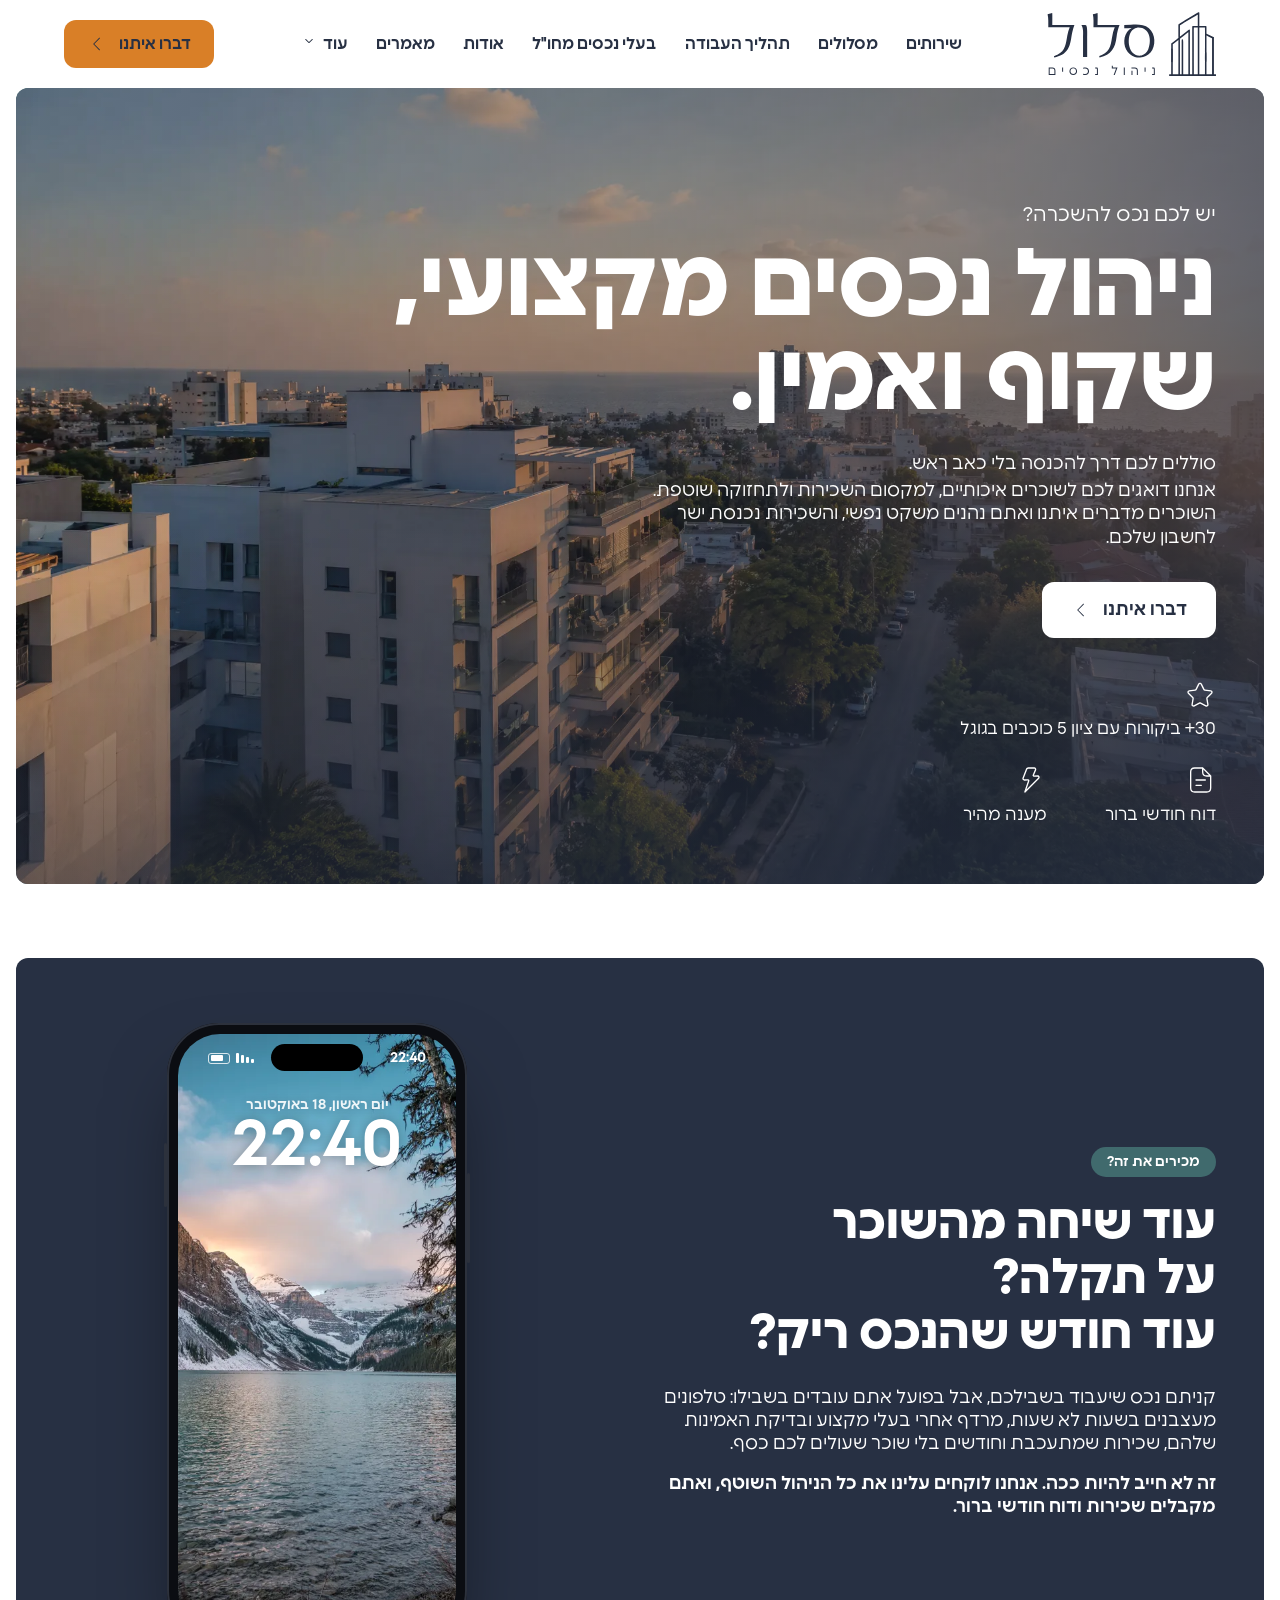
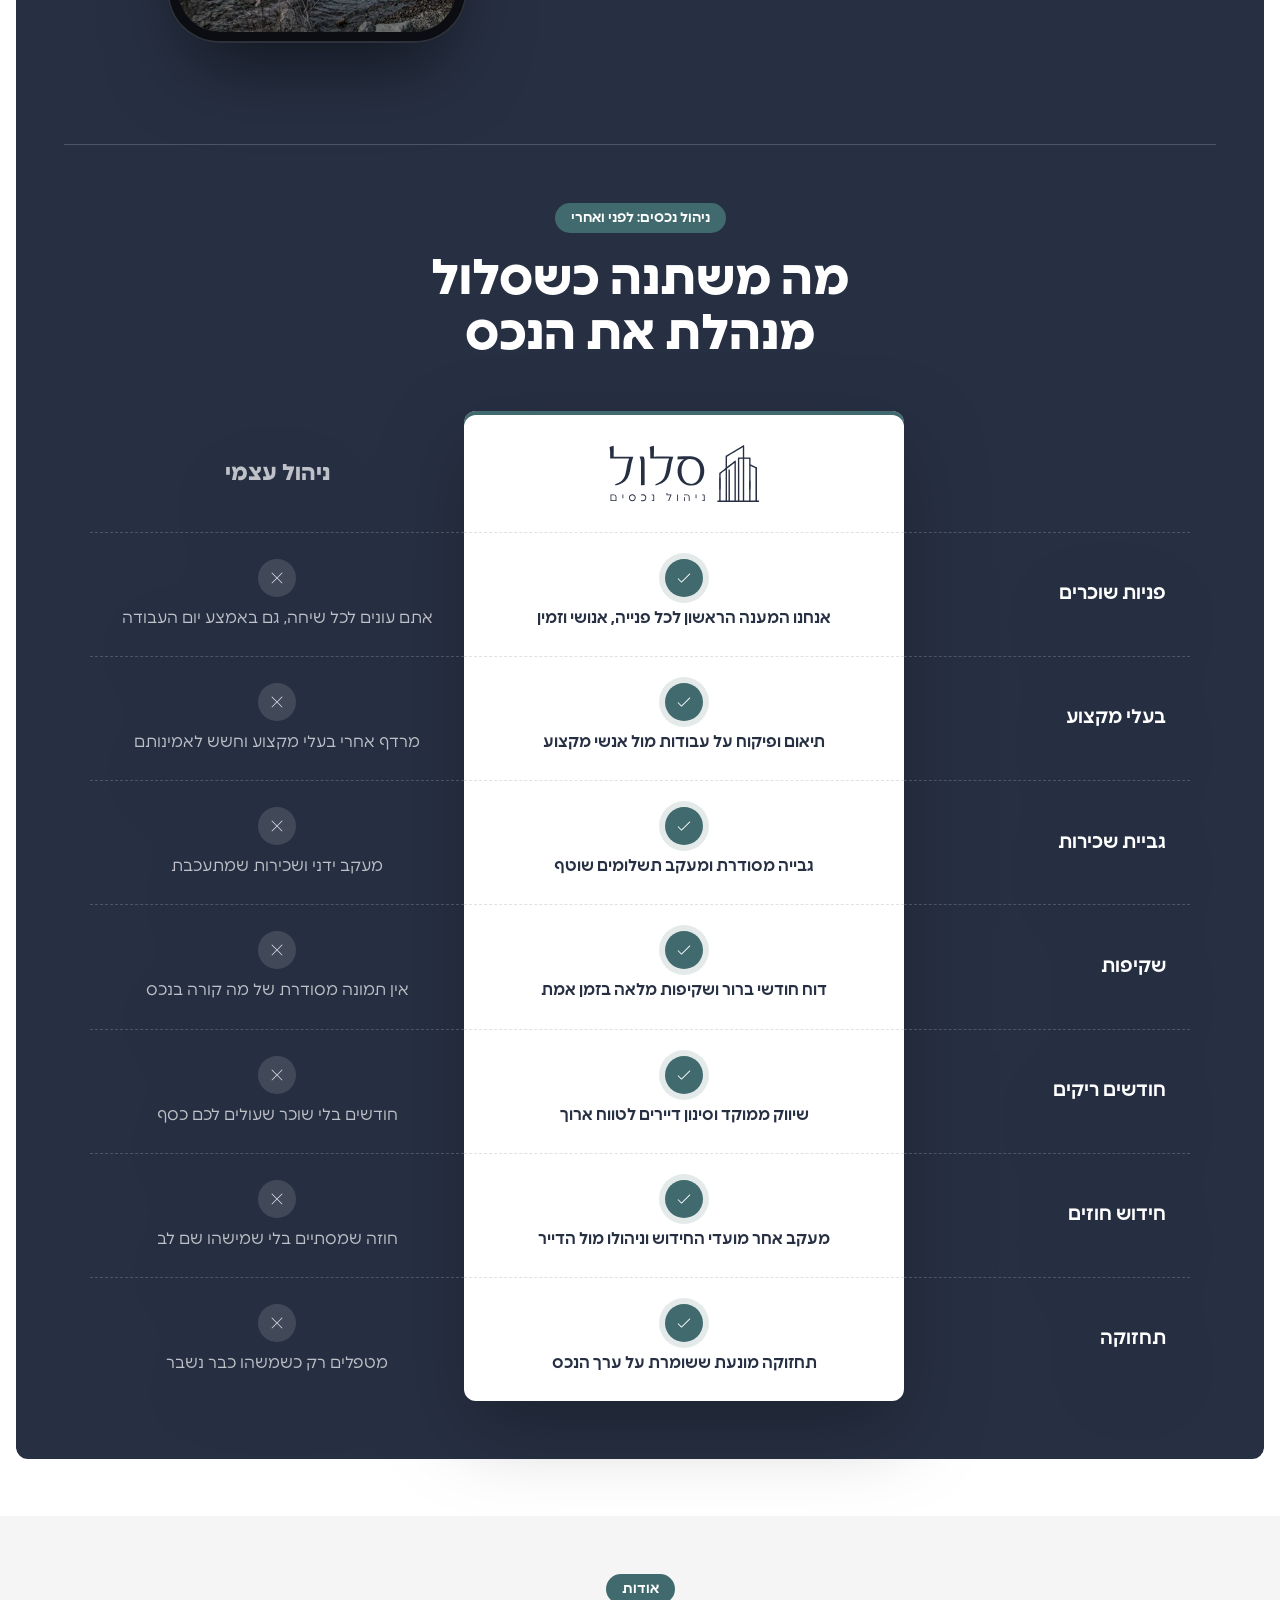
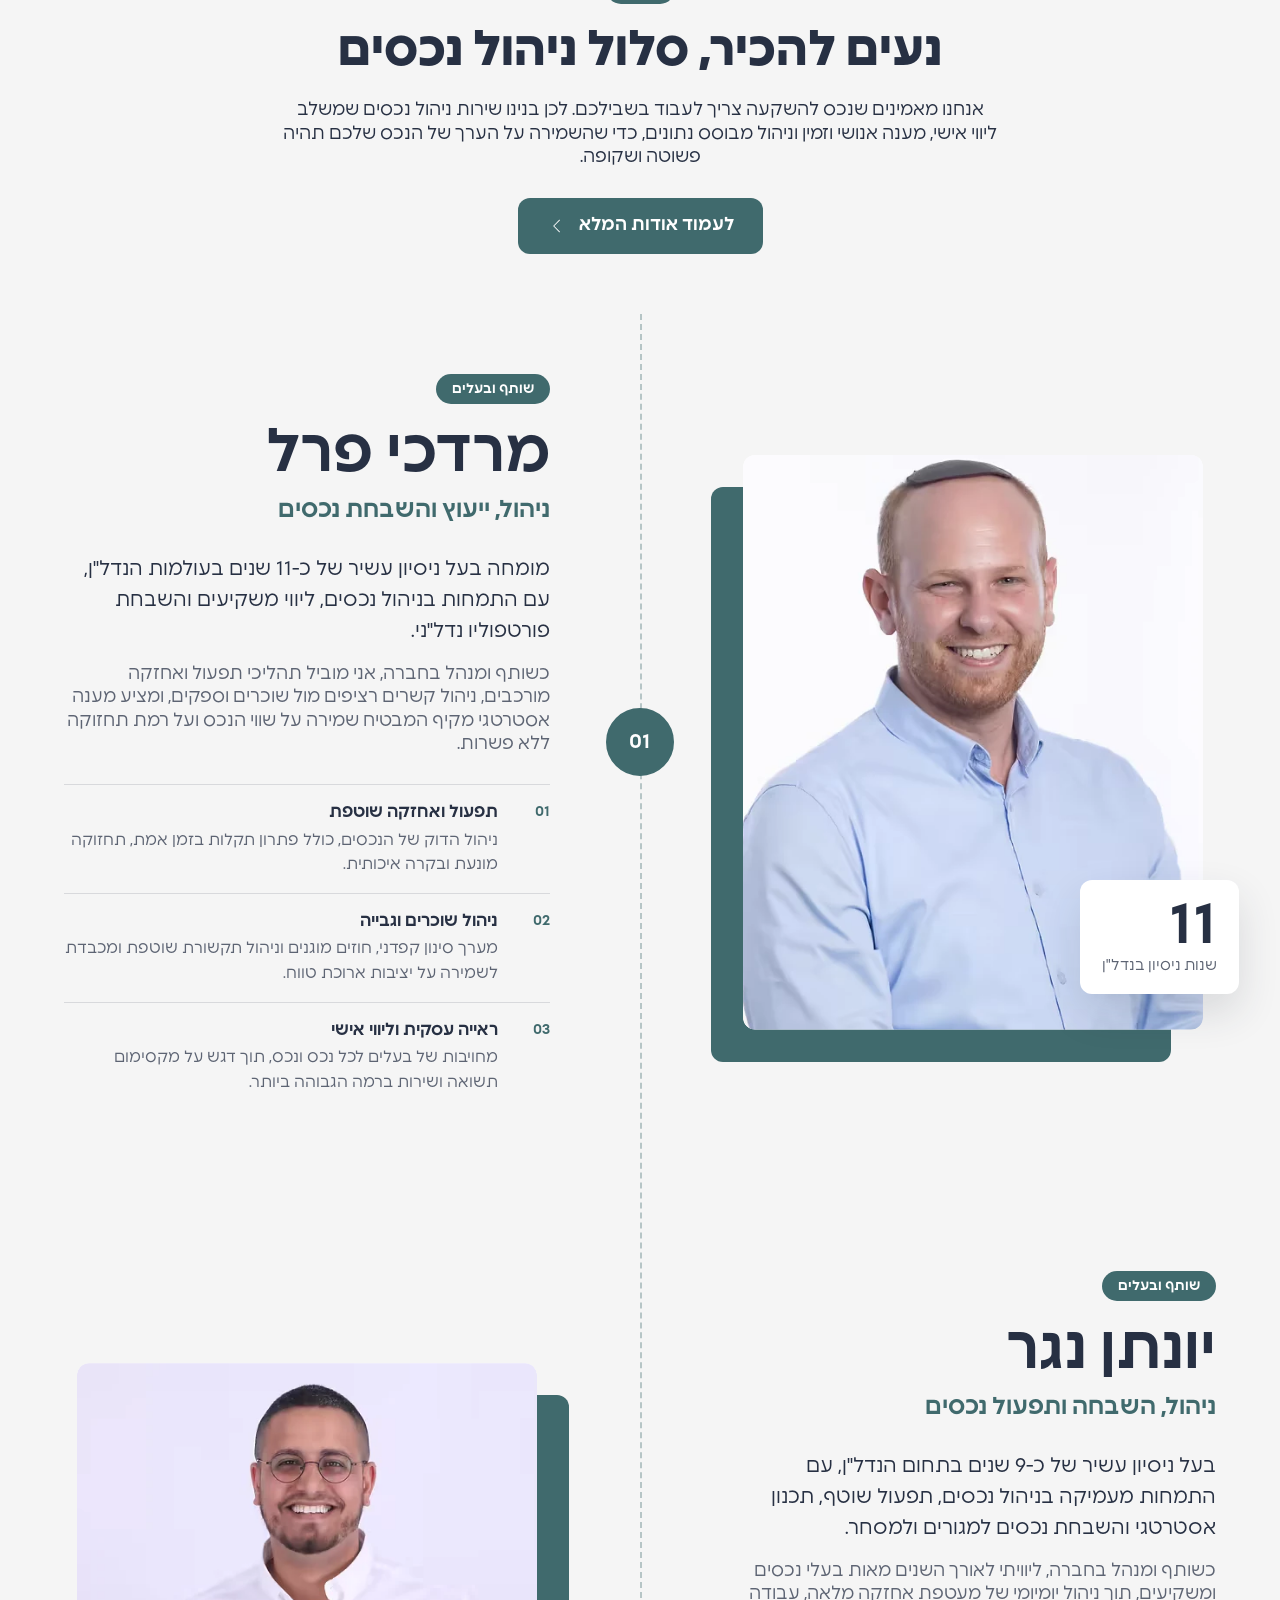
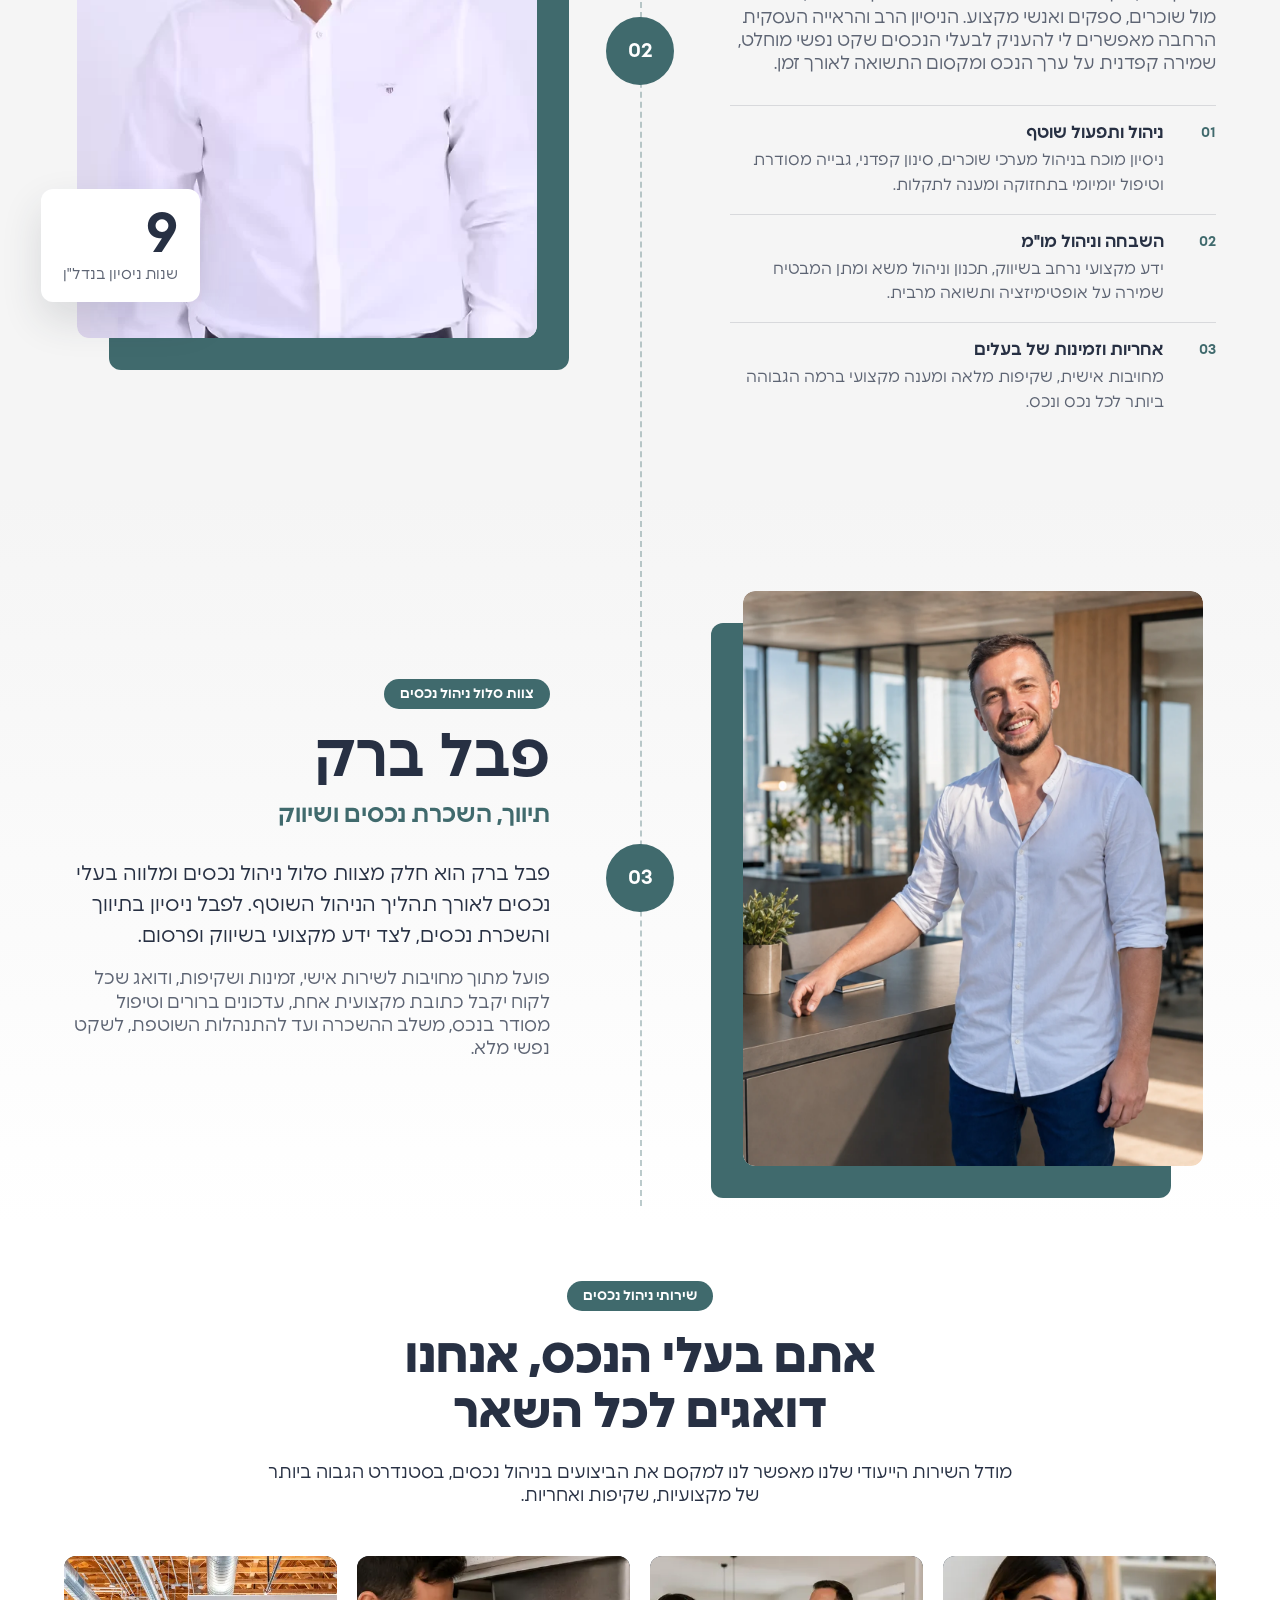
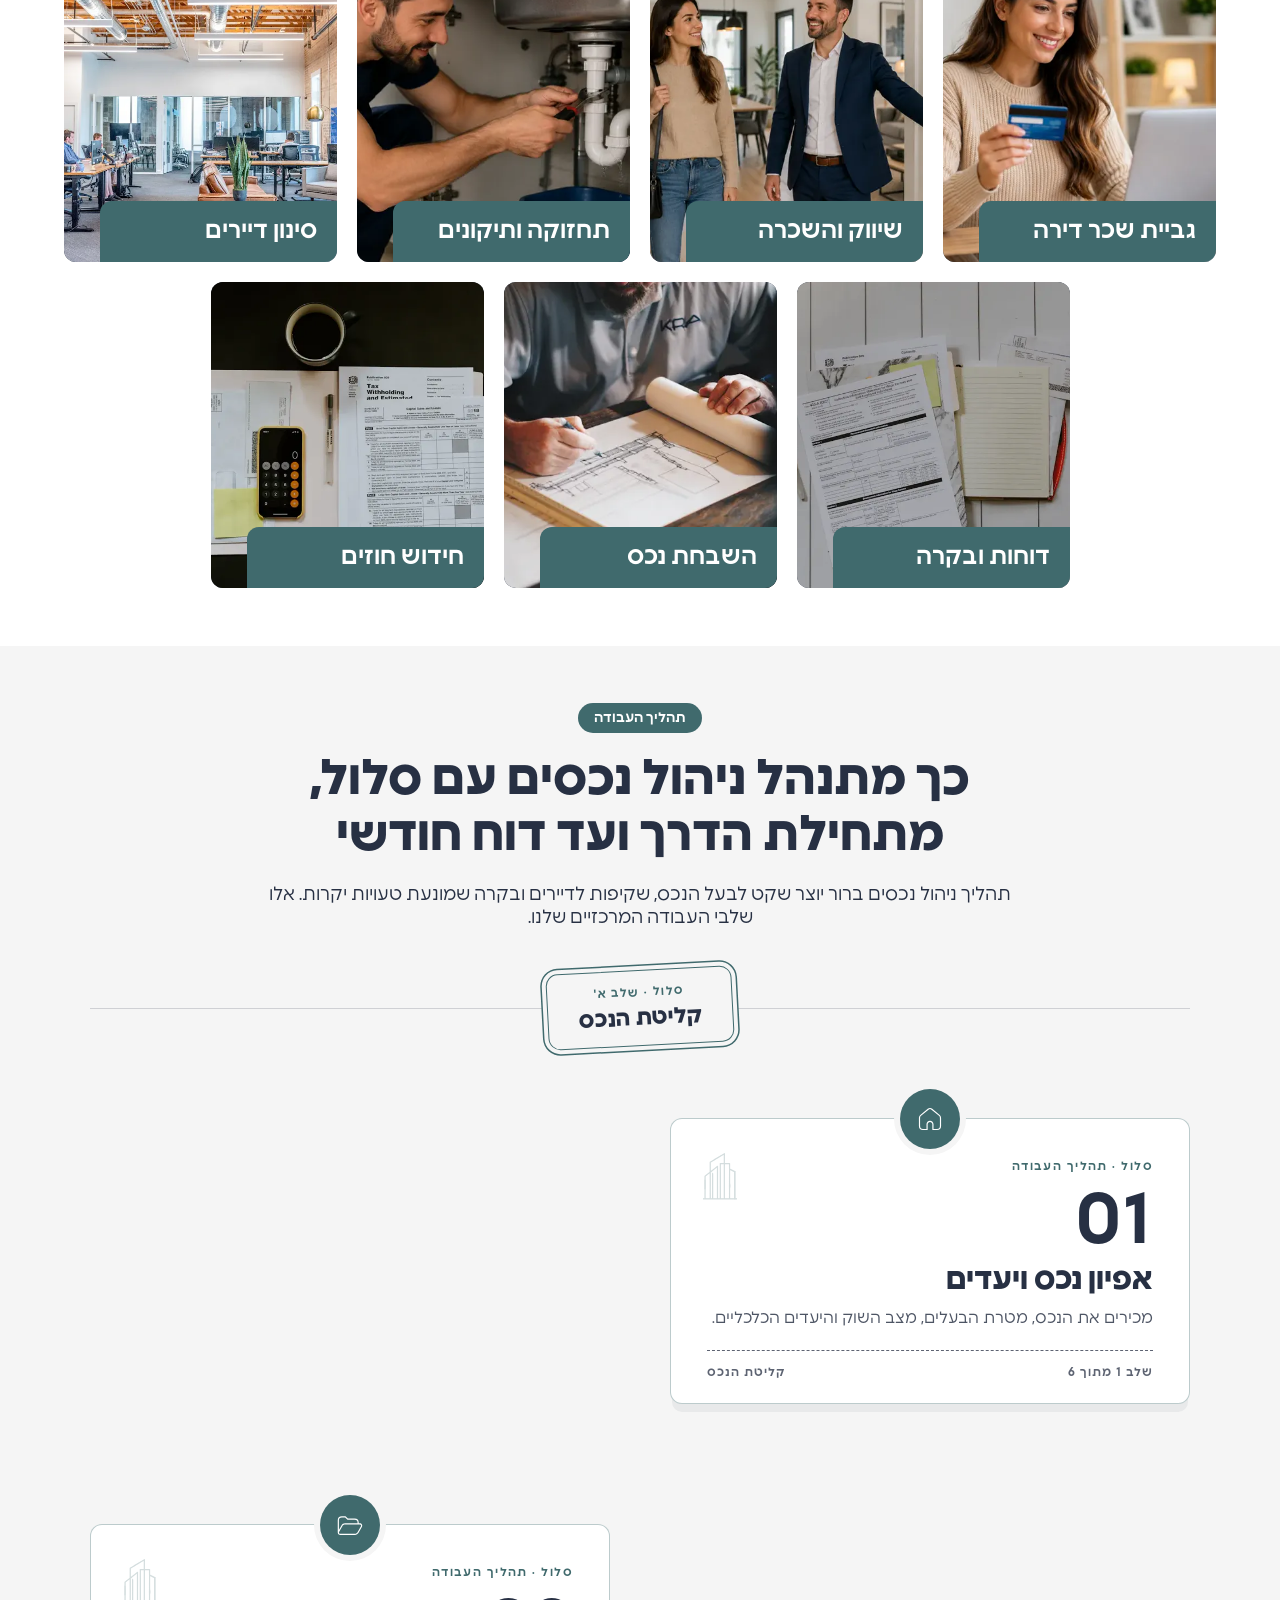
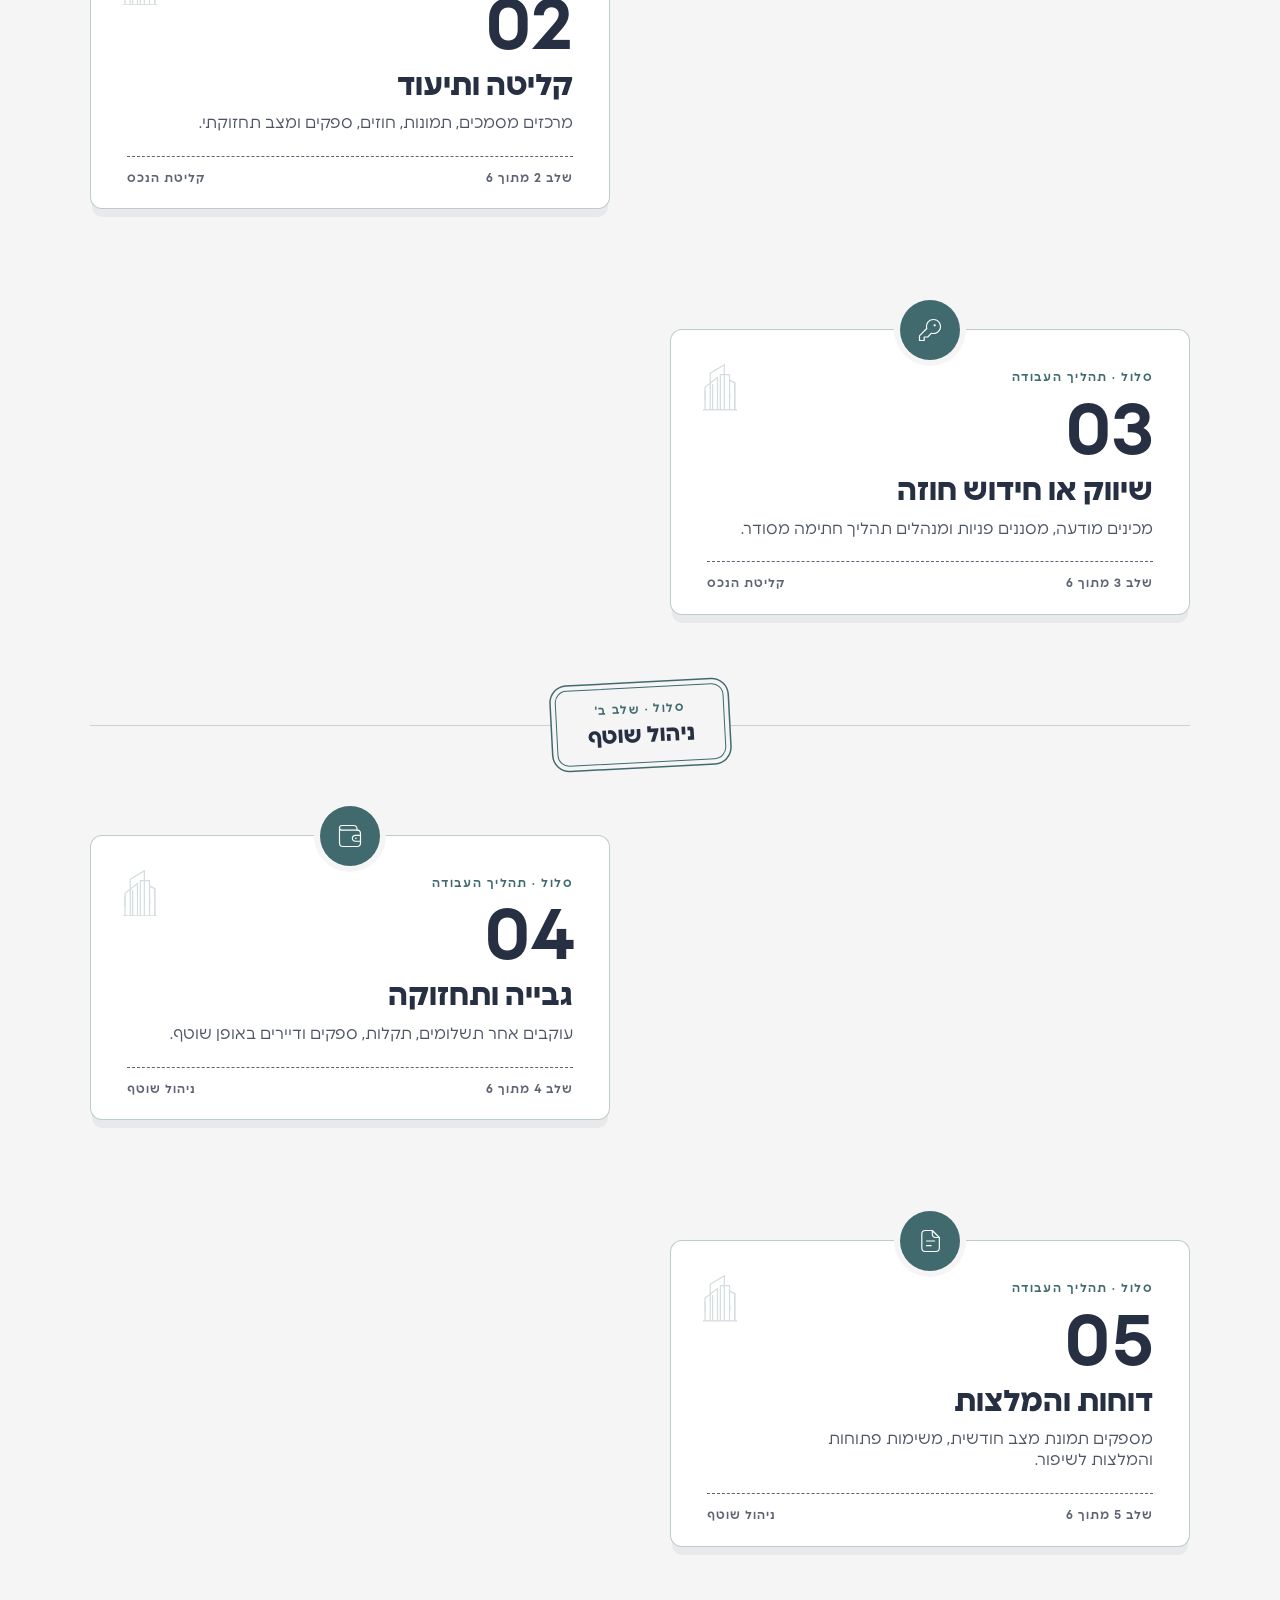
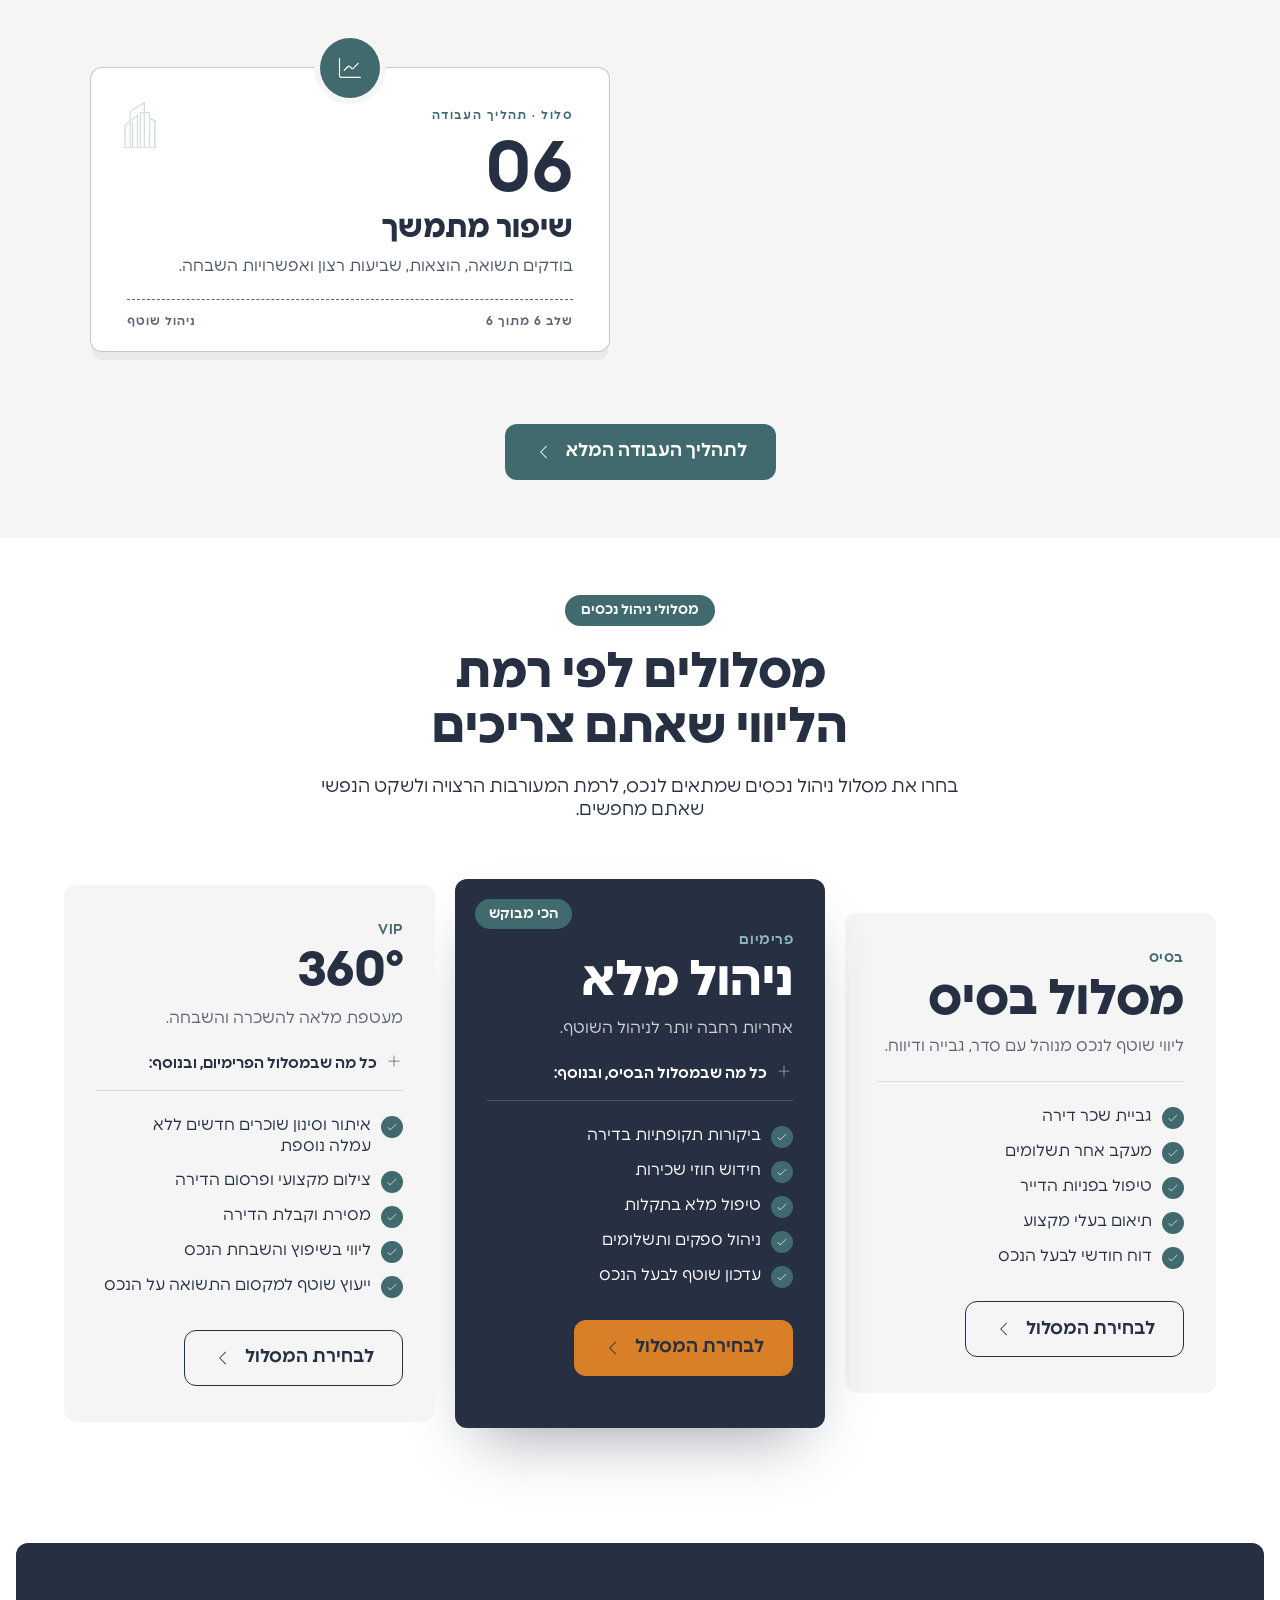
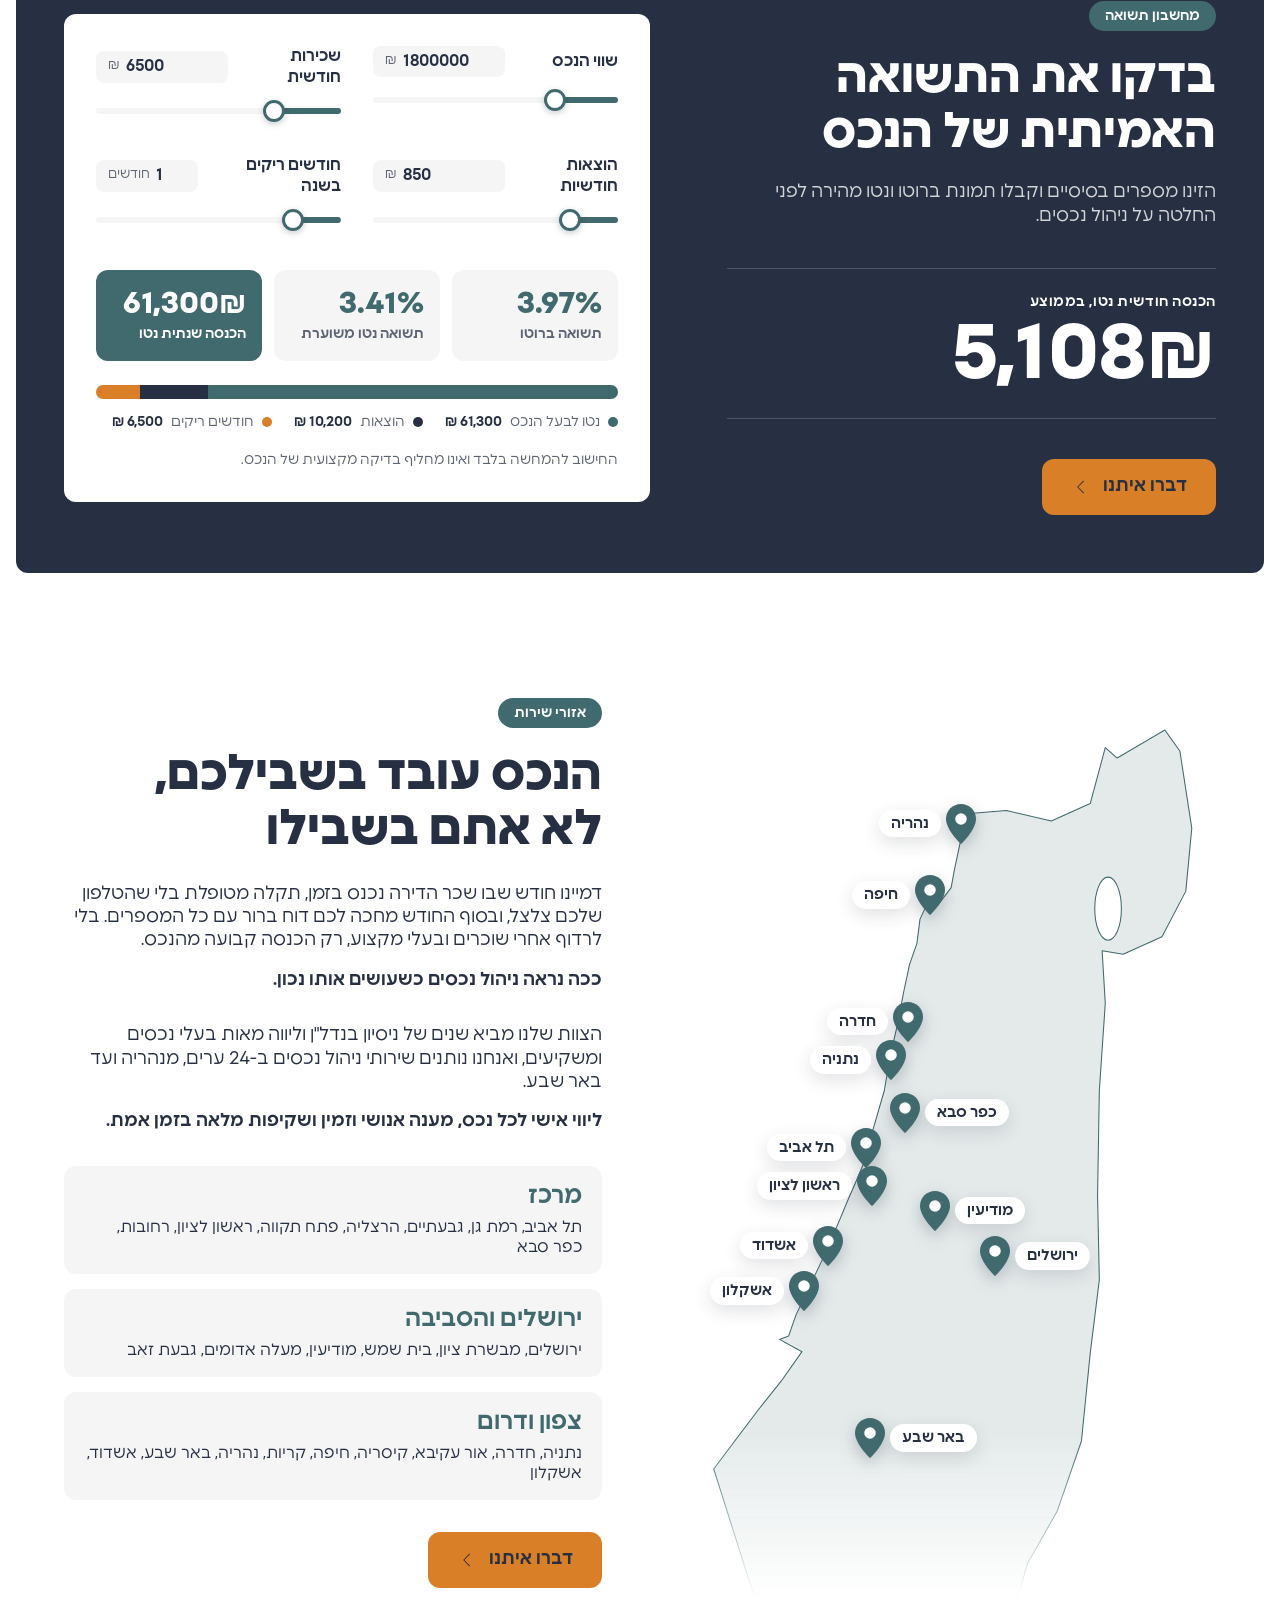
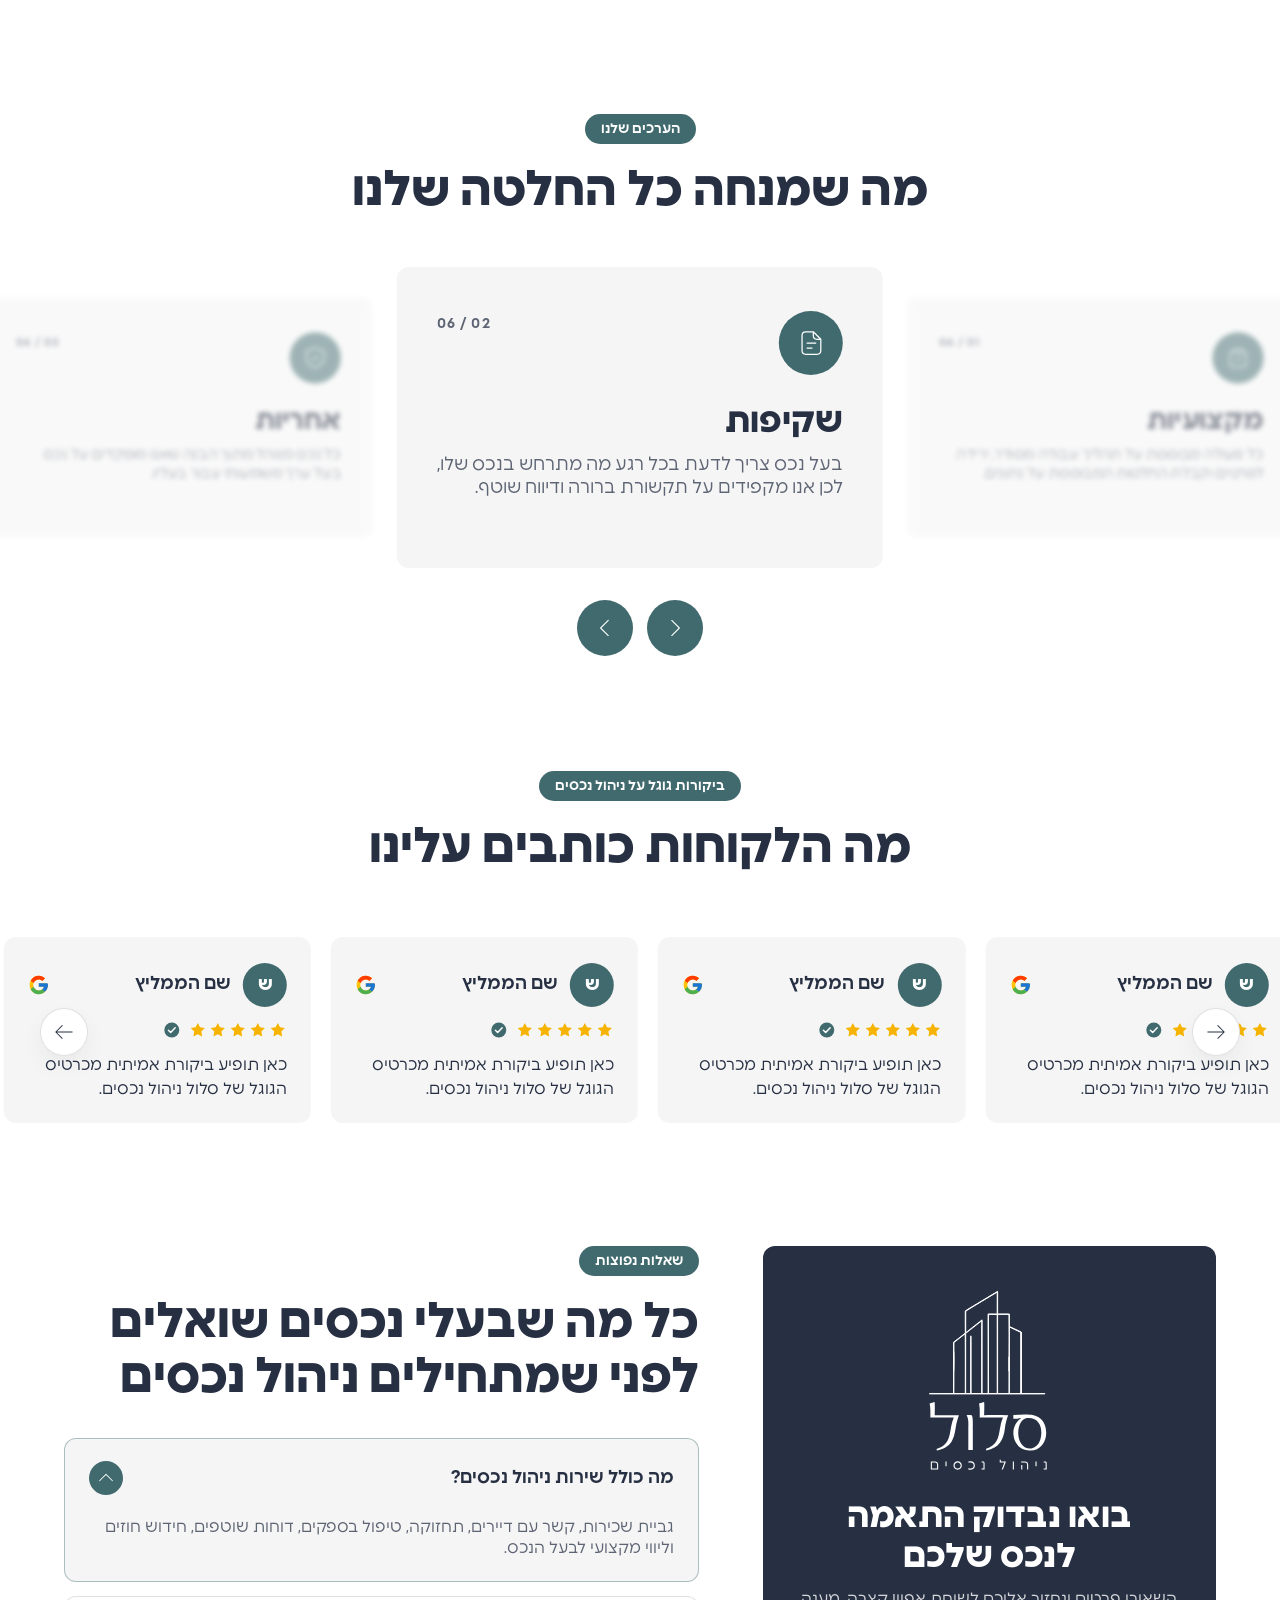
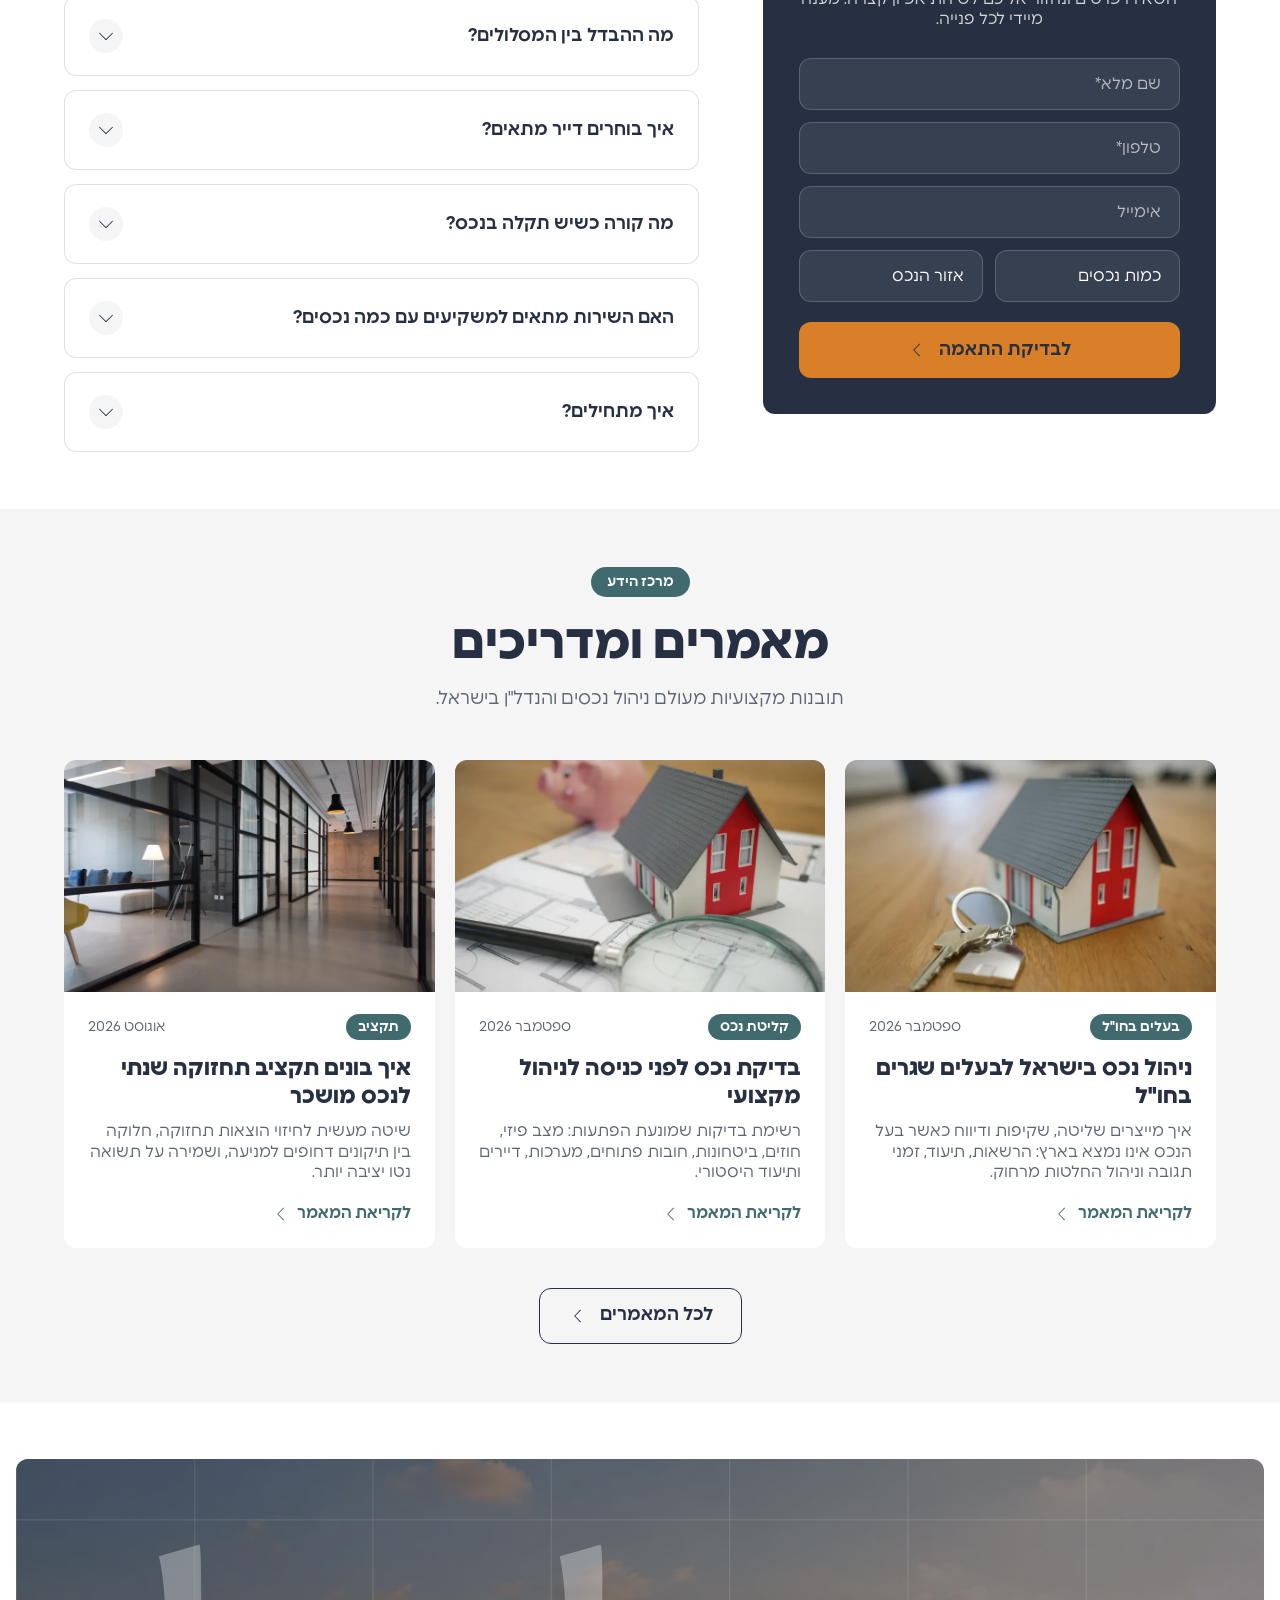
==== index.html @ a996ae6c "Services on mobile: two-column grid, tap opens a card like the desktop hover Co-Authored-By: Claude " ====
<!doctype html>
<html lang="he" dir="rtl">
<head>
  <meta charset="utf-8">
  <meta name="robots" content="noindex, nofollow, noarchive, nosnippet">
  <meta name="viewport" content="width=device-width, initial-scale=1">
  <title>ניהול נכסים מקצועי, שקוף ואמין | סלול ניהול נכסים</title>
  <meta name="description" content="ניהול נכסים מקצועי, שקוף ואמין: שוכרים איכותיים, מקסום השכירות ותחזוקה שוטפת. השוכרים מדברים איתנו, ואתם מקבלים שכירות ודוח חודשי ברור.">
  <link rel="icon" href="img/logo-mark.svg" type="image/svg+xml">
  <link rel="preload" as="image" href="img/hero.webp" imagesrcset="img/hero-1200.webp 1200w, img/hero.webp 2400w" imagesizes="100vw" fetchpriority="high">
  <link rel="preload" href="fonts/Polin-Regular.woff2" as="font" type="font/woff2" crossorigin>
  <link rel="preload" href="fonts/Polin-Semibold.woff2" as="font" type="font/woff2" crossorigin>
  <link rel="stylesheet" href="css/tokens.css">
  <link rel="stylesheet" href="css/header.css">
  <link rel="stylesheet" href="css/hero.css">
  <link rel="stylesheet" href="css/pain.css">
  <link rel="stylesheet" href="css/compare.css">
  <link rel="stylesheet" href="css/services.css">
  <link rel="stylesheet" href="css/process.css">
  <link rel="stylesheet" href="css/plans.css">
  <link rel="stylesheet" href="css/calc.css">
  <link rel="stylesheet" href="css/areas.css">
  <link rel="stylesheet" href="css/about.css">
  <link rel="stylesheet" href="css/values.css">
  <link rel="stylesheet" href="css/reviews.css">
  <link rel="stylesheet" href="css/faq.css">
  <link rel="stylesheet" href="css/articles.css">
  <link rel="stylesheet" href="css/footer.css">
  <script src="js/hover-fill.js" defer></script>
  <script src="js/header.js" defer></script>
  <script src="js/hero.js" defer></script>
  <script src="js/pain.js" defer></script>
  <script src="js/services.js" defer></script>
  <script src="js/compare.js" defer></script>
  <script src="js/areas.js" defer></script>
  <script src="js/process.js" defer></script>
  <script src="js/calc.js" defer></script>
  <script src="js/team.js" defer></script>
  <script src="js/values.js" defer></script>
  <script src="js/reviews.js" defer></script>
  <script src="js/faq.js" defer></script>
  <script src="js/vendor/lenis.min.js" defer></script>
  <script src="js/smooth-scroll.js" defer></script>
</head>
<body>
  <header class="site-header" id="site-header">
    <div class="site-header__bar">
      <a class="site-header__logo" href="/" aria-label="סלול ניהול נכסים, לדף הבית"><img src="img/logo-horizontal.svg" alt="סלול ניהול נכסים" width="169" height="64"></a>

      <nav class="site-nav" id="site-nav" aria-label="תפריט ראשי">
        <ul class="site-nav__list">
          <li><a href="/services/">שירותים</a></li>
          <li><a href="/plans/">מסלולים</a></li>
          <li><a href="/process/">תהליך העבודה</a></li>
          <li><a href="/owners-abroad/">בעלי נכסים מחו"ל</a></li>
          <li><a href="/about/">אודות</a></li>
          <li><a href="/articles/">מאמרים</a></li>
          <li class="has-sub">
            <button type="button" class="site-nav__more" aria-expanded="false" aria-controls="site-sub">עוד<span aria-hidden="true"><svg xmlns="http://www.w3.org/2000/svg" viewBox="0 0 24 24" fill="currentColor" aria-hidden="true"><path fill-rule="nonzero" clip-rule="nonzero" d="M16.354 10.354L12.354 14.354C12.256 14.452 12.128 14.5 12 14.5C11.872 14.5 11.744 14.451 11.646 14.354L7.646 10.354C7.451 10.159 7.451 9.842 7.646 9.647C7.841 9.452 8.158 9.452 8.353 9.647L11.999 13.293L15.645 9.647C15.84 9.452 16.157 9.452 16.352 9.647C16.547 9.842 16.549 10.158 16.354 10.354Z"/></svg></span></button>
            <div class="site-nav__drop"><ul class="site-nav__sub" id="site-sub">
              <li><a href="/areas/">אזורי שירות</a></li>
              <li><a href="/rental-yield-calculator/">מחשבון תשואה</a></li>
              <li><a href="/faq/">שאלות נפוצות</a></li>
            </ul></div>
          </li>
        </ul>
        <a class="btn btn--primary site-nav__cta" href="tel:+972504545900"><span class="btn__label">דברו איתנו</span><span class="btn__arrow" aria-hidden="true"><svg xmlns="http://www.w3.org/2000/svg" viewBox="0 0 24 24" fill="currentColor" aria-hidden="true"><path fill-rule="nonzero" clip-rule="nonzero" d="M15.354 18.646C15.549 18.841 15.549 19.158 15.354 19.353C15.256 19.451 15.128 19.499 15 19.499C14.872 19.499 14.744 19.45 14.646 19.353L7.646 12.353C7.451 12.158 7.451 11.841 7.646 11.646L14.646 4.646C14.841 4.451 15.158 4.451 15.353 4.646C15.548 4.841 15.548 5.158 15.353 5.353L8.707 11.999L15.354 18.646Z"/></svg></span></a>
      </nav>

      <a class="btn btn--primary site-header__cta btn--sm" href="tel:+972504545900"><span class="btn__label">דברו איתנו</span><span class="btn__arrow" aria-hidden="true"><svg xmlns="http://www.w3.org/2000/svg" viewBox="0 0 24 24" fill="currentColor" aria-hidden="true"><path fill-rule="nonzero" clip-rule="nonzero" d="M15.354 18.646C15.549 18.841 15.549 19.158 15.354 19.353C15.256 19.451 15.128 19.499 15 19.499C14.872 19.499 14.744 19.45 14.646 19.353L7.646 12.353C7.451 12.158 7.451 11.841 7.646 11.646L14.646 4.646C14.841 4.451 15.158 4.451 15.353 4.646C15.548 4.841 15.548 5.158 15.353 5.353L8.707 11.999L15.354 18.646Z"/></svg></span></a>
      <button type="button" class="site-header__burger" aria-label="פתיחת התפריט" aria-expanded="false" aria-controls="site-nav"><span class="i-menu" aria-hidden="true"><svg xmlns="http://www.w3.org/2000/svg" viewBox="0 0 24 24" fill="currentColor" aria-hidden="true"><path fill-rule="nonzero" clip-rule="nonzero" d="M2.5 6C2.5 5.724 2.724 5.5 3 5.5L21 5.5C21.276 5.5 21.5 5.724 21.5 6C21.5 6.276 21.276 6.5 21 6.5L3 6.5C2.724 6.5 2.5 6.276 2.5 6ZM21 11.5L3 11.5C2.724 11.5 2.5 11.724 2.5 12C2.5 12.276 2.724 12.5 3 12.5L21 12.5C21.276 12.5 21.5 12.276 21.5 12C21.5 11.724 21.276 11.5 21 11.5ZM21 17.5L3 17.5C2.724 17.5 2.5 17.724 2.5 18C2.5 18.276 2.724 18.5 3 18.5L21 18.5C21.276 18.5 21.5 18.276 21.5 18C21.5 17.724 21.276 17.5 21 17.5Z"/></svg></span><span class="i-close" aria-hidden="true"><svg xmlns="http://www.w3.org/2000/svg" viewBox="0 0 24 24" fill="currentColor" aria-hidden="true"><path fill-rule="nonzero" clip-rule="nonzero" d="M18.354 17.646C18.549 17.841 18.549 18.158 18.354 18.353C18.256 18.451 18.128 18.499 18 18.499C17.872 18.499 17.744 18.45 17.646 18.353L12 12.707L6.354 18.353C6.256 18.451 6.128 18.499 6 18.499C5.872 18.499 5.744 18.45 5.646 18.353C5.451 18.158 5.451 17.841 5.646 17.646L11.292 12L5.646 6.354C5.451 6.159 5.451 5.842 5.646 5.647C5.841 5.452 6.158 5.452 6.353 5.647L11.999 11.293L17.645 5.647C17.84 5.452 18.157 5.452 18.352 5.647C18.547 5.842 18.547 6.159 18.352 6.354L12.707 12L18.354 17.646Z"/></svg></span></button>
    </div>
  </header>
  <main>
    <section class="hero on-dark" aria-labelledby="hero-title">
      <div class="hero__frame">
        <img class="hero__media" src="img/hero.webp" srcset="img/hero-1200.webp 1200w, img/hero.webp 2400w" sizes="100vw" width="2400" height="1357" alt="" fetchpriority="high" decoding="async">
        <div class="hero__shade" aria-hidden="true"></div>

        <div class="hero__content">
          <p class="hero__kicker">יש לכם נכס להשכרה?</p>
          <h1 class="hero__title" id="hero-title"><span class="hero__title-bold">ניהול נכסים מקצועי,</span> <span class="hero__title-bold">שקוף ואמין.</span></h1>
          <p class="hero__lead"><strong>סוללים לכם דרך להכנסה בלי כאב ראש.</strong> אנחנו דואגים לכם לשוכרים איכותיים, למקסום השכירות ולתחזוקה שוטפת. השוכרים מדברים איתנו ואתם נהנים משקט נפשי, והשכירות נכנסת ישר לחשבון שלכם.</p>
          <a class="btn btn--white " href="tel:+972504545900"><span class="btn__label">דברו איתנו</span><span class="btn__arrow" aria-hidden="true"><svg xmlns="http://www.w3.org/2000/svg" viewBox="0 0 24 24" fill="currentColor" aria-hidden="true"><path fill-rule="nonzero" clip-rule="nonzero" d="M15.354 18.646C15.549 18.841 15.549 19.158 15.354 19.353C15.256 19.451 15.128 19.499 15 19.499C14.872 19.499 14.744 19.45 14.646 19.353L7.646 12.353C7.451 12.158 7.451 11.841 7.646 11.646L14.646 4.646C14.841 4.451 15.158 4.451 15.353 4.646C15.548 4.841 15.548 5.158 15.353 5.353L8.707 11.999L15.354 18.646Z"/></svg></span></a>
          <ul class="hero__stats">
          <li><span class="hero__stat-num"><svg xmlns="http://www.w3.org/2000/svg" viewBox="0 0 24 24" fill="currentColor" aria-hidden="true"><path fill-rule="nonzero" clip-rule="nonzero" d="M21.044 11.772C21.456 11.371 21.603 10.782 21.426 10.235C21.248 9.687 20.783 9.295 20.212 9.213L15.73 8.565C15.567 8.541 15.425 8.44 15.353 8.292L13.411 4.375C13.143 3.836 12.603 3.501 12.001 3.501C11.399 3.501 10.858 3.836 10.591 4.375L8.649 8.293C8.577 8.44 8.435 8.542 8.272 8.566L3.79 9.214C3.219 9.297 2.754 9.688 2.576 10.236C2.399 10.783 2.546 11.372 2.958 11.773L6.199 14.918C6.317 15.033 6.371 15.198 6.343 15.36L5.602 19.661C5.5 20.253 5.74 20.841 6.226 21.196C6.713 21.551 7.349 21.599 7.883 21.318L11.768 19.285C11.914 19.208 12.09 19.209 12.237 19.285L16.125 21.32C16.356 21.441 16.606 21.501 16.855 21.501C17.181 21.501 17.504 21.399 17.78 21.198C18.266 20.844 18.505 20.257 18.403 19.665L17.662 15.362C17.634 15.199 17.687 15.034 17.807 14.919L21.044 11.772ZM16.673 15.529L17.414 19.833C17.452 20.05 17.367 20.258 17.188 20.388C17.007 20.52 16.781 20.535 16.584 20.433L12.696 18.398C12.478 18.284 12.238 18.227 11.999 18.227C11.76 18.227 11.52 18.284 11.302 18.398L7.417 20.431C7.218 20.535 6.991 20.518 6.812 20.386C6.632 20.255 6.547 20.047 6.585 19.829L7.326 15.528C7.409 15.039 7.247 14.542 6.892 14.199L3.651 11.054C3.512 10.919 3.464 10.728 3.524 10.543C3.585 10.358 3.736 10.23 3.929 10.202L8.411 9.554C8.9 9.483 9.323 9.177 9.542 8.735L11.484 4.818C11.681 4.42 12.314 4.42 12.511 4.818L14.453 8.734C14.672 9.176 15.095 9.483 15.584 9.554L20.066 10.202C20.259 10.23 20.411 10.358 20.471 10.543C20.531 10.728 20.483 10.918 20.343 11.054L17.104 14.199C16.752 14.543 16.59 15.04 16.673 15.529Z"/></svg></span><span class="hero__stat-label">30+ ביקורות עם ציון 5 כוכבים בגוגל</span></li>
          <li><span class="hero__stat-num"><svg xmlns="http://www.w3.org/2000/svg" viewBox="0 0 24 24" fill="currentColor" aria-hidden="true"><path fill-rule="nonzero" clip-rule="nonzero" d="M20.354 8.646L14.354 2.646C14.26 2.552 14.133 2.5 14 2.5L8 2.5C5.71 2.5 4.5 3.71 4.5 6L4.5 18C4.5 20.29 5.71 21.5 8 21.5L17 21.5C19.29 21.5 20.5 20.29 20.5 18L20.5 9C20.5 8.867 20.447 8.74 20.354 8.646ZM14.5 4.207L18.793 8.5L17 8.5C15.271 8.5 14.5 7.729 14.5 6L14.5 4.207ZM17 20.5L8 20.5C6.271 20.5 5.5 19.729 5.5 18L5.5 6C5.5 4.271 6.271 3.5 8 3.5L13.5 3.5L13.5 6C13.5 8.29 14.71 9.5 17 9.5L19.5 9.5L19.5 18C19.5 19.729 18.729 20.5 17 20.5ZM16.5 12C16.5 12.276 16.276 12.5 16 12.5L9 12.5C8.724 12.5 8.5 12.276 8.5 12C8.5 11.724 8.724 11.5 9 11.5L16 11.5C16.276 11.5 16.5 11.724 16.5 12ZM13.5 16C13.5 16.276 13.276 16.5 13 16.5L9 16.5C8.724 16.5 8.5 16.276 8.5 16C8.5 15.724 8.724 15.5 9 15.5L13 15.5C13.276 15.5 13.5 15.724 13.5 16Z"/></svg></span><span class="hero__stat-label">דוח חודשי ברור</span></li>
          <li><span class="hero__stat-num"><svg xmlns="http://www.w3.org/2000/svg" viewBox="0 0 24 24" fill="currentColor" aria-hidden="true"><path fill-rule="nonzero" clip-rule="nonzero" d="M18.384 9.426C18.147 8.855 17.616 8.5 16.998 8.5L14.141 8.57L15.857 4.594C16.058 4.129 16.011 3.598 15.733 3.176C15.455 2.753 14.986 2.5 14.48 2.5L10 2.5C9.162 2.5 8.467 3.024 8.195 3.843L5.578 10.525C5.423 10.988 5.498 11.48 5.784 11.876C6.07 12.272 6.513 12.5 7.002 12.5L9.826 12.434L6.941 20.838C6.866 21.058 6.952 21.301 7.149 21.424C7.231 21.475 7.322 21.5 7.414 21.5C7.543 21.5 7.671 21.45 7.768 21.354L18.06 11.061C18.496 10.624 18.62 9.997 18.384 9.426ZM17.352 10.354L8.589 19.119L10.772 12.759C10.871 12.469 10.824 12.147 10.646 11.898C10.468 11.649 10.179 11.501 9.873 11.501L7.002 11.501C6.839 11.501 6.69 11.425 6.595 11.293C6.5 11.161 6.475 10.997 6.518 10.867L9.135 4.184C9.28 3.749 9.595 3.5 10.001 3.5L14.48 3.5C14.651 3.5 14.803 3.582 14.897 3.725C14.991 3.868 15.006 4.041 14.939 4.198L13.223 8.174C13.097 8.469 13.126 8.805 13.302 9.072C13.478 9.339 13.775 9.5 14.095 9.5L16.998 9.5C17.308 9.5 17.43 9.736 17.46 9.809C17.49 9.881 17.571 10.134 17.352 10.354Z"/></svg></span><span class="hero__stat-label">מענה מהיר</span></li>
          </ul>
        </div>
      </div>
    </section>
    <section class="pain" aria-labelledby="pain-title">
      <div class="pain__inner">
        <div class="pain__text">
          <p class="kicker">מכירים את זה?</p>
          <h2 class="pain__title" id="pain-title"><span>עוד שיחה מהשוכר על תקלה?</span> <span>עוד חודש שהנכס ריק?</span></h2>
          <p>קניתם נכס שיעבוד בשבילכם, אבל בפועל אתם עובדים בשבילו: טלפונים מעצבנים בשעות לא שעות, מרדף אחרי בעלי מקצוע ובדיקת האמינות שלהם, שכירות שמתעכבת וחודשים בלי שוכר שעולים לכם כסף.</p>
          <p class="text-strong">זה לא חייב להיות ככה. אנחנו לוקחים עלינו את כל הניהול השוטף, ואתם מקבלים שכירות ודוח חודשי ברור.</p>
        </div>

        <div class="pain__visual" aria-hidden="true">
          <div class="phone">
            <div class="phone__screen">
              <img class="phone__wall" src="img/phone-wallpaper.webp" alt="" width="600" height="900" loading="lazy">
              <div class="phone__status"><span>22:40</span><span class="phone__sys"><i class="phone__bars"><b></b><b></b><b></b><b></b></i><i class="phone__batt"></i></span></div>
              <div class="phone__island"></div>

              <div class="phone__lock">
                <p class="phone__date">יום ראשון, 18 באוקטובר</p>
                <p class="phone__clock">22:40</p>
                <ul class="phone__notes">
                  <li class="note" data-step="6"><div><span class="note__app note__app--rent"><svg xmlns="http://www.w3.org/2000/svg" viewBox="0 0 24 24" fill="currentColor" aria-hidden="true"><path fill-rule="nonzero" clip-rule="nonzero" d="M18.5 6.521L18.5 6C18.5 3.71 17.29 2.5 15 2.5L5 2.5C3.621 2.5 2.5 3.622 2.5 5L2.5 18C2.5 20.29 3.71 21.5 6 21.5L18 21.5C20.29 21.5 21.5 20.29 21.5 18L21.5 10C21.5 7.883 20.466 6.689 18.5 6.521ZM20.5 16L16.5 16C15.397 16 14.5 15.103 14.5 14C14.5 12.897 15.397 12 16.5 12L20.5 12L20.5 16ZM5 3.5L15 3.5C16.729 3.5 17.5 4.271 17.5 6L17.5 6.5L5 6.5C4.173 6.5 3.5 5.827 3.5 5C3.5 4.173 4.173 3.5 5 3.5ZM18 20.5L6 20.5C4.271 20.5 3.5 19.729 3.5 18L3.5 6.999C3.918 7.313 4.438 7.5 5 7.5L18 7.5C19.729 7.5 20.5 8.271 20.5 10L20.5 11L16.5 11C14.846 11 13.5 12.346 13.5 14C13.5 15.654 14.846 17 16.5 17L20.5 17L20.5 18C20.5 19.729 19.729 20.5 18 20.5ZM16.989 13.25L17.004 13.25C17.417 13.25 17.75 13.585 17.75 14C17.75 14.415 17.416 14.75 17.004 14.75C16.593 14.75 16.25 14.415 16.25 14C16.25 13.585 16.577 13.25 16.989 13.25Z"/></svg></span><span class="note__body"><span class="note__meta"><span>תשלומים</span><span>עכשיו</span></span><strong>דמי השכירות טרם התקבלו</strong><span>עברו 6 ימים ממועד התשלום</span></span></div></li>
                  <li class="note" data-step="5"><div><span class="note__app note__app--msg"><svg xmlns="http://www.w3.org/2000/svg" viewBox="0 0 24 24" fill="currentColor" aria-hidden="true"><path fill-rule="nonzero" clip-rule="nonzero" d="M12 3.5C6.406 3.5 2.5 6.996 2.5 12.001C2.5 14.065 3.16 15.913 4.413 17.361C4.276 17.967 3.897 18.923 2.847 19.771C2.535 20.035 2.423 20.457 2.56 20.844C2.697 21.228 3.045 21.483 3.443 21.492C3.578 21.497 3.716 21.499 3.859 21.499C5.358 21.499 7.231 21.207 8.546 19.992C9.629 20.33 10.789 20.502 12.001 20.502C17.595 20.502 21.501 17.006 21.501 12.001C21.501 6.996 17.594 3.5 12 3.5ZM12 19.503C10.788 19.503 9.635 19.317 8.573 18.95C8.385 18.885 8.18 18.937 8.045 19.081C6.871 20.334 4.928 20.542 3.503 20.542C3.497 20.542 3.49 20.542 3.484 20.542C4.554 19.677 5.251 18.522 5.444 17.29C5.467 17.139 5.421 16.986 5.317 16.873C4.129 15.586 3.5 13.901 3.5 12.001C3.5 7.584 6.995 4.5 12 4.5C17.005 4.5 20.5 7.584 20.5 12.001C20.5 16.418 17.005 19.503 12 19.503ZM12.75 12C12.75 12.415 12.416 12.75 12.004 12.75C11.593 12.75 11.25 12.415 11.25 12C11.25 11.585 11.577 11.25 11.989 11.25L12.004 11.25C12.416 11.25 12.75 11.585 12.75 12ZM16.75 12C16.75 12.415 16.416 12.75 16.004 12.75C15.593 12.75 15.25 12.415 15.25 12C15.25 11.585 15.577 11.25 15.989 11.25L16.004 11.25C16.416 11.25 16.75 11.585 16.75 12ZM8.75 12C8.75 12.415 8.416 12.75 8.004 12.75C7.593 12.75 7.25 12.415 7.25 12C7.25 11.585 7.577 11.25 7.989 11.25L8.004 11.25C8.416 11.25 8.75 11.585 8.75 12Z"/></svg></span><span class="note__body"><span class="note__meta"><span>הודעות</span><span>22:38</span></span><strong>אורלי השוכרת</strong><span>נו, אז מה קורה עם החימום? הוא עדיין לא עובד וקר פה<br>אמרת שיבואו לתקן את זה, מתי זה קורה??</span></span></div></li>
                  <li class="note" data-step="4"><div><span class="note__app note__app--call"><svg xmlns="http://www.w3.org/2000/svg" viewBox="0 0 24 24" fill="currentColor" aria-hidden="true"><path fill-rule="nonzero" clip-rule="nonzero" d="M22.368 15.754C22.066 14.405 21.271 13.278 20.187 12.662C15.162 9.804 9.141 9.758 4.076 12.54C2.858 13.209 1.972 14.368 1.641 15.719C1.313 17.067 1.567 18.501 2.346 19.664C2.7 20.194 3.291 20.5 3.908 20.5C4.062 20.5 4.219 20.481 4.373 20.441L7.097 19.744C8.324 19.43 9.089 18.21 8.839 16.966L8.563 15.592C10.785 14.785 13.263 14.781 15.479 15.583L15.205 16.971C14.959 18.213 15.726 19.429 16.951 19.738L19.691 20.431C20.439 20.62 21.227 20.343 21.651 19.741C22.428 18.639 22.688 17.185 22.368 15.754ZM20.833 19.167C20.646 19.432 20.288 19.551 19.937 19.462L17.197 18.769C16.488 18.59 16.044 17.886 16.186 17.166L16.542 15.365C16.589 15.13 16.463 14.896 16.241 14.805C13.562 13.707 10.486 13.711 7.8 14.815C7.579 14.906 7.453 15.141 7.5 15.376L7.859 17.163C8.005 17.885 7.56 18.593 6.849 18.775L4.125 19.472C3.765 19.565 3.384 19.418 3.168 19.095C2.544 18.163 2.347 17.048 2.612 15.956C2.876 14.876 3.584 13.951 4.556 13.416C6.9 12.129 9.461 11.486 12.022 11.486C14.66 11.486 17.296 12.168 19.692 13.53C20.531 14.008 21.151 14.897 21.391 15.972C21.647 17.112 21.438 18.306 20.833 19.167ZM6.5 7L6.5 4C6.5 3.935 6.513 3.87 6.539 3.809C6.59 3.686 6.687 3.589 6.81 3.538C6.871 3.513 6.936 3.499 7.001 3.499L10.001 3.499C10.277 3.499 10.501 3.723 10.501 3.999C10.501 4.275 10.277 4.499 10.001 4.499L8.208 4.499L10.94 7.231C11.524 7.815 12.477 7.815 13.061 7.231L16.647 3.645C16.842 3.45 17.159 3.45 17.354 3.645C17.549 3.84 17.549 4.157 17.354 4.352L13.768 7.938C13.281 8.425 12.64 8.669 12 8.669C11.359 8.669 10.72 8.426 10.232 7.938L7.5 5.206L7.5 7C7.5 7.276 7.276 7.5 7 7.5C6.724 7.5 6.5 7.276 6.5 7Z"/></svg></span><span class="note__body"><span class="note__meta"><span>טלפון</span><span>22:35</span></span><strong>אינסטלטור</strong><span>שיחה שלא נענתה</span></span></div></li>
                  <li class="note" data-step="3"><div><span class="note__app note__app--call"><svg xmlns="http://www.w3.org/2000/svg" viewBox="0 0 24 24" fill="currentColor" aria-hidden="true"><path fill-rule="nonzero" clip-rule="nonzero" d="M22.368 15.754C22.066 14.405 21.271 13.278 20.187 12.662C15.162 9.804 9.141 9.758 4.076 12.54C2.858 13.209 1.972 14.368 1.641 15.719C1.313 17.067 1.567 18.501 2.346 19.664C2.7 20.194 3.291 20.5 3.908 20.5C4.062 20.5 4.219 20.481 4.373 20.441L7.097 19.744C8.324 19.43 9.089 18.21 8.839 16.966L8.563 15.592C10.785 14.785 13.263 14.781 15.479 15.583L15.205 16.971C14.959 18.213 15.726 19.429 16.951 19.738L19.691 20.431C20.439 20.62 21.227 20.343 21.651 19.741C22.428 18.639 22.688 17.185 22.368 15.754ZM20.833 19.167C20.646 19.432 20.288 19.551 19.937 19.462L17.197 18.769C16.488 18.59 16.044 17.886 16.186 17.166L16.542 15.365C16.589 15.13 16.463 14.896 16.241 14.805C13.562 13.707 10.486 13.711 7.8 14.815C7.579 14.906 7.453 15.141 7.5 15.376L7.859 17.163C8.005 17.885 7.56 18.593 6.849 18.775L4.125 19.472C3.765 19.565 3.384 19.418 3.168 19.095C2.544 18.163 2.347 17.048 2.612 15.956C2.876 14.876 3.584 13.951 4.556 13.416C6.9 12.129 9.461 11.486 12.022 11.486C14.66 11.486 17.296 12.168 19.692 13.53C20.531 14.008 21.151 14.897 21.391 15.972C21.647 17.112 21.438 18.306 20.833 19.167ZM6.5 7L6.5 4C6.5 3.935 6.513 3.87 6.539 3.809C6.59 3.686 6.687 3.589 6.81 3.538C6.871 3.513 6.936 3.499 7.001 3.499L10.001 3.499C10.277 3.499 10.501 3.723 10.501 3.999C10.501 4.275 10.277 4.499 10.001 4.499L8.208 4.499L10.94 7.231C11.524 7.815 12.477 7.815 13.061 7.231L16.647 3.645C16.842 3.45 17.159 3.45 17.354 3.645C17.549 3.84 17.549 4.157 17.354 4.352L13.768 7.938C13.281 8.425 12.64 8.669 12 8.669C11.359 8.669 10.72 8.426 10.232 7.938L7.5 5.206L7.5 7C7.5 7.276 7.276 7.5 7 7.5C6.724 7.5 6.5 7.276 6.5 7Z"/></svg></span><span class="note__body"><span class="note__meta"><span>טלפון</span><span>22:12</span></span><strong>אורלי השוכרת</strong><span>3 שיחות שלא נענו</span></span></div></li>
                </ul>
              </div>

              <div class="phone__call" data-step="1" data-off="2">
                <p class="phone__caller">אורלי השוכרת</p>
                <p class="phone__calling">שיחה נכנסת...</p>
                <span class="phone__avatar">א</span>
                <div class="phone__actions">
                  <span class="phone__btn phone__btn--no"><svg xmlns="http://www.w3.org/2000/svg" viewBox="0 0 24 24" fill="currentColor" aria-hidden="true"><path fill-rule="nonzero" clip-rule="nonzero" d="M22.354 11.722C22.036 10.387 21.228 9.267 20.138 8.65C16.4 6.534 12.052 5.952 7.896 7.014C6.486 7.374 5.125 7.92 3.854 8.637C2.769 9.249 1.965 10.361 1.649 11.687C1.313 13.091 1.548 14.538 2.296 15.66C2.737 16.314 3.549 16.623 4.321 16.43L7.061 15.737C8.29 15.426 9.062 14.209 8.818 12.965L8.66 12.155C10.849 11.453 13.201 11.454 15.369 12.158L15.207 12.958C14.955 14.204 15.722 15.428 16.953 15.744L19.68 16.443C19.834 16.482 19.991 16.5 20.145 16.5C20.77 16.5 21.366 16.192 21.716 15.658C22.453 14.552 22.686 13.117 22.354 11.722ZM20.878 15.111C20.672 15.424 20.3 15.566 19.925 15.473L17.201 14.774C16.486 14.591 16.041 13.879 16.187 13.156L16.436 11.928C16.485 11.686 16.35 11.445 16.119 11.36C14.8 10.873 13.41 10.629 12.016 10.629C10.629 10.629 9.24 10.87 7.914 11.353C7.683 11.437 7.547 11.677 7.595 11.919L7.837 13.157C7.978 13.88 7.529 14.587 6.816 14.768L4.077 15.461C3.704 15.554 3.334 15.411 3.126 15.103C2.534 14.214 2.35 13.054 2.621 11.92C2.873 10.864 3.502 9.985 4.345 9.509C5.54 8.835 6.818 8.322 8.144 7.983C12.048 6.987 16.132 7.533 19.646 9.521C20.495 10.001 21.127 10.888 21.381 11.954C21.648 13.08 21.468 14.228 20.878 15.111Z"/></svg><small>דחייה</small></span>
                  <span class="phone__btn phone__btn--yes"><svg xmlns="http://www.w3.org/2000/svg" viewBox="0 0 24 24" fill="currentColor" aria-hidden="true"><path fill-rule="nonzero" clip-rule="nonzero" d="M20.523 15.32L17.88 13.744C16.713 13.048 15.208 13.388 14.453 14.515L13.571 15.832C11.205 14.735 9.266 12.792 8.169 10.416L9.481 9.544C10.611 8.793 10.955 7.289 10.263 6.121L8.699 3.481C8.267 2.75 7.42 2.373 6.567 2.542C5.192 2.817 3.981 3.661 3.244 4.856C2.512 6.044 2.31 7.434 2.677 8.768C4.347 14.844 9.161 19.655 15.24 21.324C15.675 21.443 16.114 21.502 16.551 21.502C17.456 21.502 18.348 21.249 19.149 20.755C20.343 20.018 21.186 18.807 21.461 17.432C21.627 16.603 21.251 15.754 20.523 15.32ZM20.48 17.235C20.259 18.339 19.583 19.312 18.624 19.904C17.673 20.49 16.563 20.65 15.506 20.36C9.765 18.784 5.218 14.241 3.642 8.503C3.349 7.44 3.51 6.331 4.096 5.381C4.688 4.422 5.66 3.744 6.782 3.52C6.847 3.507 6.913 3.5 6.978 3.5C7.327 3.5 7.658 3.683 7.839 3.991L9.402 6.63C9.823 7.34 9.614 8.254 8.926 8.711L7.265 9.816C7.066 9.949 6.989 10.204 7.08 10.425C8.296 13.339 10.657 15.706 13.559 16.92C13.782 17.013 14.036 16.936 14.167 16.737L15.282 15.072C15.742 14.386 16.655 14.179 17.367 14.603L20.01 16.179C20.375 16.396 20.563 16.82 20.48 17.235Z"/></svg><small>מענה</small></span>
                </div>
              </div>
            </div>
          </div>
        </div>
    <div class="compare">
      <div class="compare__head">
        <p class="kicker">ניהול נכסים: לפני ואחרי</p>
        <h2 class="compare__title" id="compare-title">מה משתנה כשסלול מנהלת את הנכס</h2>
      </div>
      <table class="compare__table">
        <thead>
          <tr>
            <th scope="col"><span class="visually-hidden">נושא</span></th>
            <th scope="col" class="compare__us compare__us--head"><img src="img/logo-horizontal.svg" alt="סלול ניהול נכסים" width="150" height="57"></th>
            <th scope="col" class="compare__them compare__them--head">ניהול עצמי</th>
          </tr>
        </thead>
        <tbody>
          <tr style="--i:0">
            <th scope="row" class="compare__topic">פניות שוכרים</th>
            <td class="compare__us"><span class="compare__ico compare__ico--v" aria-hidden="true"><svg xmlns="http://www.w3.org/2000/svg" viewBox="0 0 24 24" fill="currentColor" aria-hidden="true"><path fill-rule="nonzero" clip-rule="nonzero" d="M19.354 7.354L9.354 17.354C9.26 17.448 9.133 17.5 9 17.5C8.887 17.488 8.738 17.446 8.644 17.351L4.644 13.289C4.451 13.092 4.453 12.776 4.65 12.582C4.846 12.388 5.163 12.391 5.357 12.587L9.003 16.29L18.647 6.646C18.842 6.451 19.159 6.451 19.354 6.646C19.549 6.841 19.549 7.158 19.354 7.354Z"/></svg></span><span class="compare__txt"><span class="visually-hidden">עם סלול: </span>אנחנו המענה הראשון לכל פנייה, אנושי וזמין</span></td>
            <td class="compare__them"><span class="compare__ico compare__ico--x" aria-hidden="true"><svg xmlns="http://www.w3.org/2000/svg" viewBox="0 0 24 24" fill="currentColor" aria-hidden="true"><path fill-rule="nonzero" clip-rule="nonzero" d="M18.354 17.646C18.549 17.841 18.549 18.158 18.354 18.353C18.256 18.451 18.128 18.499 18 18.499C17.872 18.499 17.744 18.45 17.646 18.353L12 12.707L6.354 18.353C6.256 18.451 6.128 18.499 6 18.499C5.872 18.499 5.744 18.45 5.646 18.353C5.451 18.158 5.451 17.841 5.646 17.646L11.292 12L5.646 6.354C5.451 6.159 5.451 5.842 5.646 5.647C5.841 5.452 6.158 5.452 6.353 5.647L11.999 11.293L17.645 5.647C17.84 5.452 18.157 5.452 18.352 5.647C18.547 5.842 18.547 6.159 18.352 6.354L12.707 12L18.354 17.646Z"/></svg></span><span class="compare__txt"><span class="visually-hidden">בניהול עצמי: </span>אתם עונים לכל שיחה, גם באמצע יום העבודה</span></td>
          </tr>
          <tr style="--i:1">
            <th scope="row" class="compare__topic">בעלי מקצוע</th>
            <td class="compare__us"><span class="compare__ico compare__ico--v" aria-hidden="true"><svg xmlns="http://www.w3.org/2000/svg" viewBox="0 0 24 24" fill="currentColor" aria-hidden="true"><path fill-rule="nonzero" clip-rule="nonzero" d="M19.354 7.354L9.354 17.354C9.26 17.448 9.133 17.5 9 17.5C8.887 17.488 8.738 17.446 8.644 17.351L4.644 13.289C4.451 13.092 4.453 12.776 4.65 12.582C4.846 12.388 5.163 12.391 5.357 12.587L9.003 16.29L18.647 6.646C18.842 6.451 19.159 6.451 19.354 6.646C19.549 6.841 19.549 7.158 19.354 7.354Z"/></svg></span><span class="compare__txt"><span class="visually-hidden">עם סלול: </span>תיאום ופיקוח על עבודות מול אנשי מקצוע</span></td>
            <td class="compare__them"><span class="compare__ico compare__ico--x" aria-hidden="true"><svg xmlns="http://www.w3.org/2000/svg" viewBox="0 0 24 24" fill="currentColor" aria-hidden="true"><path fill-rule="nonzero" clip-rule="nonzero" d="M18.354 17.646C18.549 17.841 18.549 18.158 18.354 18.353C18.256 18.451 18.128 18.499 18 18.499C17.872 18.499 17.744 18.45 17.646 18.353L12 12.707L6.354 18.353C6.256 18.451 6.128 18.499 6 18.499C5.872 18.499 5.744 18.45 5.646 18.353C5.451 18.158 5.451 17.841 5.646 17.646L11.292 12L5.646 6.354C5.451 6.159 5.451 5.842 5.646 5.647C5.841 5.452 6.158 5.452 6.353 5.647L11.999 11.293L17.645 5.647C17.84 5.452 18.157 5.452 18.352 5.647C18.547 5.842 18.547 6.159 18.352 6.354L12.707 12L18.354 17.646Z"/></svg></span><span class="compare__txt"><span class="visually-hidden">בניהול עצמי: </span>מרדף אחרי בעלי מקצוע וחשש לאמינותם</span></td>
          </tr>
          <tr style="--i:2">
            <th scope="row" class="compare__topic">גביית שכירות</th>
            <td class="compare__us"><span class="compare__ico compare__ico--v" aria-hidden="true"><svg xmlns="http://www.w3.org/2000/svg" viewBox="0 0 24 24" fill="currentColor" aria-hidden="true"><path fill-rule="nonzero" clip-rule="nonzero" d="M19.354 7.354L9.354 17.354C9.26 17.448 9.133 17.5 9 17.5C8.887 17.488 8.738 17.446 8.644 17.351L4.644 13.289C4.451 13.092 4.453 12.776 4.65 12.582C4.846 12.388 5.163 12.391 5.357 12.587L9.003 16.29L18.647 6.646C18.842 6.451 19.159 6.451 19.354 6.646C19.549 6.841 19.549 7.158 19.354 7.354Z"/></svg></span><span class="compare__txt"><span class="visually-hidden">עם סלול: </span>גבייה מסודרת ומעקב תשלומים שוטף</span></td>
            <td class="compare__them"><span class="compare__ico compare__ico--x" aria-hidden="true"><svg xmlns="http://www.w3.org/2000/svg" viewBox="0 0 24 24" fill="currentColor" aria-hidden="true"><path fill-rule="nonzero" clip-rule="nonzero" d="M18.354 17.646C18.549 17.841 18.549 18.158 18.354 18.353C18.256 18.451 18.128 18.499 18 18.499C17.872 18.499 17.744 18.45 17.646 18.353L12 12.707L6.354 18.353C6.256 18.451 6.128 18.499 6 18.499C5.872 18.499 5.744 18.45 5.646 18.353C5.451 18.158 5.451 17.841 5.646 17.646L11.292 12L5.646 6.354C5.451 6.159 5.451 5.842 5.646 5.647C5.841 5.452 6.158 5.452 6.353 5.647L11.999 11.293L17.645 5.647C17.84 5.452 18.157 5.452 18.352 5.647C18.547 5.842 18.547 6.159 18.352 6.354L12.707 12L18.354 17.646Z"/></svg></span><span class="compare__txt"><span class="visually-hidden">בניהול עצמי: </span>מעקב ידני ושכירות שמתעכבת</span></td>
          </tr>
          <tr style="--i:3">
            <th scope="row" class="compare__topic">שקיפות</th>
            <td class="compare__us"><span class="compare__ico compare__ico--v" aria-hidden="true"><svg xmlns="http://www.w3.org/2000/svg" viewBox="0 0 24 24" fill="currentColor" aria-hidden="true"><path fill-rule="nonzero" clip-rule="nonzero" d="M19.354 7.354L9.354 17.354C9.26 17.448 9.133 17.5 9 17.5C8.887 17.488 8.738 17.446 8.644 17.351L4.644 13.289C4.451 13.092 4.453 12.776 4.65 12.582C4.846 12.388 5.163 12.391 5.357 12.587L9.003 16.29L18.647 6.646C18.842 6.451 19.159 6.451 19.354 6.646C19.549 6.841 19.549 7.158 19.354 7.354Z"/></svg></span><span class="compare__txt"><span class="visually-hidden">עם סלול: </span>דוח חודשי ברור ושקיפות מלאה בזמן אמת</span></td>
            <td class="compare__them"><span class="compare__ico compare__ico--x" aria-hidden="true"><svg xmlns="http://www.w3.org/2000/svg" viewBox="0 0 24 24" fill="currentColor" aria-hidden="true"><path fill-rule="nonzero" clip-rule="nonzero" d="M18.354 17.646C18.549 17.841 18.549 18.158 18.354 18.353C18.256 18.451 18.128 18.499 18 18.499C17.872 18.499 17.744 18.45 17.646 18.353L12 12.707L6.354 18.353C6.256 18.451 6.128 18.499 6 18.499C5.872 18.499 5.744 18.45 5.646 18.353C5.451 18.158 5.451 17.841 5.646 17.646L11.292 12L5.646 6.354C5.451 6.159 5.451 5.842 5.646 5.647C5.841 5.452 6.158 5.452 6.353 5.647L11.999 11.293L17.645 5.647C17.84 5.452 18.157 5.452 18.352 5.647C18.547 5.842 18.547 6.159 18.352 6.354L12.707 12L18.354 17.646Z"/></svg></span><span class="compare__txt"><span class="visually-hidden">בניהול עצמי: </span>אין תמונה מסודרת של מה קורה בנכס</span></td>
          </tr>
          <tr style="--i:4">
            <th scope="row" class="compare__topic">חודשים ריקים</th>
            <td class="compare__us"><span class="compare__ico compare__ico--v" aria-hidden="true"><svg xmlns="http://www.w3.org/2000/svg" viewBox="0 0 24 24" fill="currentColor" aria-hidden="true"><path fill-rule="nonzero" clip-rule="nonzero" d="M19.354 7.354L9.354 17.354C9.26 17.448 9.133 17.5 9 17.5C8.887 17.488 8.738 17.446 8.644 17.351L4.644 13.289C4.451 13.092 4.453 12.776 4.65 12.582C4.846 12.388 5.163 12.391 5.357 12.587L9.003 16.29L18.647 6.646C18.842 6.451 19.159 6.451 19.354 6.646C19.549 6.841 19.549 7.158 19.354 7.354Z"/></svg></span><span class="compare__txt"><span class="visually-hidden">עם סלול: </span>שיווק ממוקד וסינון דיירים לטווח ארוך</span></td>
            <td class="compare__them"><span class="compare__ico compare__ico--x" aria-hidden="true"><svg xmlns="http://www.w3.org/2000/svg" viewBox="0 0 24 24" fill="currentColor" aria-hidden="true"><path fill-rule="nonzero" clip-rule="nonzero" d="M18.354 17.646C18.549 17.841 18.549 18.158 18.354 18.353C18.256 18.451 18.128 18.499 18 18.499C17.872 18.499 17.744 18.45 17.646 18.353L12 12.707L6.354 18.353C6.256 18.451 6.128 18.499 6 18.499C5.872 18.499 5.744 18.45 5.646 18.353C5.451 18.158 5.451 17.841 5.646 17.646L11.292 12L5.646 6.354C5.451 6.159 5.451 5.842 5.646 5.647C5.841 5.452 6.158 5.452 6.353 5.647L11.999 11.293L17.645 5.647C17.84 5.452 18.157 5.452 18.352 5.647C18.547 5.842 18.547 6.159 18.352 6.354L12.707 12L18.354 17.646Z"/></svg></span><span class="compare__txt"><span class="visually-hidden">בניהול עצמי: </span>חודשים בלי שוכר שעולים לכם כסף</span></td>
          </tr>
          <tr style="--i:5">
            <th scope="row" class="compare__topic">חידוש חוזים</th>
            <td class="compare__us"><span class="compare__ico compare__ico--v" aria-hidden="true"><svg xmlns="http://www.w3.org/2000/svg" viewBox="0 0 24 24" fill="currentColor" aria-hidden="true"><path fill-rule="nonzero" clip-rule="nonzero" d="M19.354 7.354L9.354 17.354C9.26 17.448 9.133 17.5 9 17.5C8.887 17.488 8.738 17.446 8.644 17.351L4.644 13.289C4.451 13.092 4.453 12.776 4.65 12.582C4.846 12.388 5.163 12.391 5.357 12.587L9.003 16.29L18.647 6.646C18.842 6.451 19.159 6.451 19.354 6.646C19.549 6.841 19.549 7.158 19.354 7.354Z"/></svg></span><span class="compare__txt"><span class="visually-hidden">עם סלול: </span>מעקב אחר מועדי החידוש וניהולו מול הדייר</span></td>
            <td class="compare__them"><span class="compare__ico compare__ico--x" aria-hidden="true"><svg xmlns="http://www.w3.org/2000/svg" viewBox="0 0 24 24" fill="currentColor" aria-hidden="true"><path fill-rule="nonzero" clip-rule="nonzero" d="M18.354 17.646C18.549 17.841 18.549 18.158 18.354 18.353C18.256 18.451 18.128 18.499 18 18.499C17.872 18.499 17.744 18.45 17.646 18.353L12 12.707L6.354 18.353C6.256 18.451 6.128 18.499 6 18.499C5.872 18.499 5.744 18.45 5.646 18.353C5.451 18.158 5.451 17.841 5.646 17.646L11.292 12L5.646 6.354C5.451 6.159 5.451 5.842 5.646 5.647C5.841 5.452 6.158 5.452 6.353 5.647L11.999 11.293L17.645 5.647C17.84 5.452 18.157 5.452 18.352 5.647C18.547 5.842 18.547 6.159 18.352 6.354L12.707 12L18.354 17.646Z"/></svg></span><span class="compare__txt"><span class="visually-hidden">בניהול עצמי: </span>חוזה שמסתיים בלי שמישהו שם לב</span></td>
          </tr>
          <tr style="--i:6">
            <th scope="row" class="compare__topic">תחזוקה</th>
            <td class="compare__us"><span class="compare__ico compare__ico--v" aria-hidden="true"><svg xmlns="http://www.w3.org/2000/svg" viewBox="0 0 24 24" fill="currentColor" aria-hidden="true"><path fill-rule="nonzero" clip-rule="nonzero" d="M19.354 7.354L9.354 17.354C9.26 17.448 9.133 17.5 9 17.5C8.887 17.488 8.738 17.446 8.644 17.351L4.644 13.289C4.451 13.092 4.453 12.776 4.65 12.582C4.846 12.388 5.163 12.391 5.357 12.587L9.003 16.29L18.647 6.646C18.842 6.451 19.159 6.451 19.354 6.646C19.549 6.841 19.549 7.158 19.354 7.354Z"/></svg></span><span class="compare__txt"><span class="visually-hidden">עם סלול: </span>תחזוקה מונעת ששומרת על ערך הנכס</span></td>
            <td class="compare__them"><span class="compare__ico compare__ico--x" aria-hidden="true"><svg xmlns="http://www.w3.org/2000/svg" viewBox="0 0 24 24" fill="currentColor" aria-hidden="true"><path fill-rule="nonzero" clip-rule="nonzero" d="M18.354 17.646C18.549 17.841 18.549 18.158 18.354 18.353C18.256 18.451 18.128 18.499 18 18.499C17.872 18.499 17.744 18.45 17.646 18.353L12 12.707L6.354 18.353C6.256 18.451 6.128 18.499 6 18.499C5.872 18.499 5.744 18.45 5.646 18.353C5.451 18.158 5.451 17.841 5.646 17.646L11.292 12L5.646 6.354C5.451 6.159 5.451 5.842 5.646 5.647C5.841 5.452 6.158 5.452 6.353 5.647L11.999 11.293L17.645 5.647C17.84 5.452 18.157 5.452 18.352 5.647C18.547 5.842 18.547 6.159 18.352 6.354L12.707 12L18.354 17.646Z"/></svg></span><span class="compare__txt"><span class="visually-hidden">בניהול עצמי: </span>מטפלים רק כשמשהו כבר נשבר</span></td>
          </tr>
        </tbody>
      </table>
    </div>
      </div>
    </section>
    <section class="about" aria-labelledby="about-title">
      <div class="about__head">
        <p class="kicker">אודות</p>
        <h2 class="about__title" id="about-title">נעים להכיר, סלול ניהול נכסים</h2>
        <p class="about__lead">אנחנו מאמינים שנכס להשקעה צריך לעבוד בשבילכם. לכן בנינו שירות ניהול נכסים שמשלב ליווי אישי, מענה אנושי וזמין וניהול מבוסס נתונים, כדי שהשמירה על הערך של הנכס שלכם תהיה פשוטה ושקופה.</p>
        <a class="btn btn--secondary" href="/about/"><span class="btn__label">לעמוד אודות המלא</span><span class="btn__arrow" aria-hidden="true"><svg xmlns="http://www.w3.org/2000/svg" viewBox="0 0 24 24" fill="currentColor" aria-hidden="true"><path fill-rule="nonzero" clip-rule="nonzero" d="M15.354 18.646C15.549 18.841 15.549 19.158 15.354 19.353C15.256 19.451 15.128 19.499 15 19.499C14.872 19.499 14.744 19.45 14.646 19.353L7.646 12.353C7.451 12.158 7.451 11.841 7.646 11.646L14.646 4.646C14.841 4.451 15.158 4.451 15.353 4.646C15.548 4.841 15.548 5.158 15.353 5.353L8.707 11.999L15.354 18.646Z"/></svg></span></a>
      </div>
      <ol class="crew">
        <li class="crew__row">
          <span class="crew__num" aria-hidden="true">01</span>
          <figure class="crew__media">
            <div class="crew__frame"><img src="img/team/mordechai-perl.webp" width="632" height="664" style="object-position:center 30%" loading="lazy" alt="מרדכי פרל, שותף ובעלים בסלול ניהול נכסים"></div>
            <figcaption class="crew__badge"><strong>11</strong><span>שנות ניסיון בנדל"ן</span></figcaption>
          </figure>
          <article class="crew__body">
            <p class="crew__role">שותף ובעלים</p>
            <h3 class="crew__name">מרדכי פרל</h3>
            <p class="crew__focus">ניהול, ייעוץ והשבחת נכסים</p>
            <p class="crew__lead">מומחה בעל ניסיון עשיר של כ-11 שנים בעולמות הנדל"ן, עם התמחות בניהול נכסים, ליווי משקיעים והשבחת פורטפוליו נדל"ני.</p>
            <p>כשותף ומנהל בחברה, אני מוביל תהליכי תפעול ואחזקה מורכבים, ניהול קשרים רציפים מול שוכרים וספקים, ומציע מענה אסטרטגי מקיף המבטיח שמירה על שווי הנכס ועל רמת תחזוקה ללא פשרות.</p>
            <ul class="crew__points"><li><strong>תפעול ואחזקה שוטפת</strong><span>ניהול הדוק של הנכסים, כולל פתרון תקלות בזמן אמת, תחזוקה מונעת ובקרה איכותית.</span></li><li><strong>ניהול שוכרים וגבייה</strong><span>מערך סינון קפדני, חוזים מוגנים וניהול תקשורת שוטפת ומכבדת לשמירה על יציבות ארוכת טווח.</span></li><li><strong>ראייה עסקית וליווי אישי</strong><span>מחויבות של בעלים לכל נכס ונכס, תוך דגש על מקסימום תשואה ושירות ברמה הגבוהה ביותר.</span></li></ul>
          </article>
        </li>
        <li class="crew__row crew__row--alt">
          <span class="crew__num" aria-hidden="true">02</span>
          <figure class="crew__media">
            <div class="crew__frame"><img src="img/team/yonatan-nagar.webp" width="628" height="664" style="object-position:center 30%" loading="lazy" alt="יונתן נגר, שותף ובעלים בסלול ניהול נכסים"></div>
            <figcaption class="crew__badge"><strong>9</strong><span>שנות ניסיון בנדל"ן</span></figcaption>
          </figure>
          <article class="crew__body">
            <p class="crew__role">שותף ובעלים</p>
            <h3 class="crew__name">יונתן נגר</h3>
            <p class="crew__focus">ניהול, השבחה ותפעול נכסים</p>
            <p class="crew__lead">בעל ניסיון עשיר של כ-9 שנים בתחום הנדל"ן, עם התמחות מעמיקה בניהול נכסים, תפעול שוטף, תכנון אסטרטגי והשבחת נכסים למגורים ולמסחר.</p>
            <p>כשותף ומנהל בחברה, ליוויתי לאורך השנים מאות בעלי נכסים ומשקיעים, תוך ניהול יומיומי של מעטפת אחזקה מלאה, עבודה מול שוכרים, ספקים ואנשי מקצוע. הניסיון הרב והראייה העסקית הרחבה מאפשרים לי להעניק לבעלי הנכסים שקט נפשי מוחלט, שמירה קפדנית על ערך הנכס ומקסום התשואה לאורך זמן.</p>
            <ul class="crew__points"><li><strong>ניהול ותפעול שוטף</strong><span>ניסיון מוכח בניהול מערכי שוכרים, סינון קפדני, גבייה מסודרת וטיפול יומיומי בתחזוקה ומענה לתקלות.</span></li><li><strong>השבחה וניהול מו"מ</strong><span>ידע מקצועי נרחב בשיווק, תכנון וניהול משא ומתן המבטיח שמירה על אופטימיזציה ותשואה מרבית.</span></li><li><strong>אחריות וזמינות של בעלים</strong><span>מחויבות אישית, שקיפות מלאה ומענה מקצועי ברמה הגבוהה ביותר לכל נכס ונכס.</span></li></ul>
          </article>
        </li>
        <li class="crew__row">
          <span class="crew__num" aria-hidden="true">03</span>
          <figure class="crew__media">
            <div class="crew__frame"><img src="img/team/pavel-barak.webp" width="1200" height="1876" style="object-position:center 18%" loading="lazy" alt="פבל ברק, צוות סלול ניהול נכסים בסלול ניהול נכסים"></div>
            
          </figure>
          <article class="crew__body">
            <p class="crew__role">צוות סלול ניהול נכסים</p>
            <h3 class="crew__name">פבל ברק</h3>
            <p class="crew__focus">תיווך, השכרת נכסים ושיווק</p>
            <p class="crew__lead">פבל ברק הוא חלק מצוות סלול ניהול נכסים ומלווה בעלי נכסים לאורך תהליך הניהול השוטף. לפבל ניסיון בתיווך והשכרת נכסים, לצד ידע מקצועי בשיווק ופרסום.</p>
            <p>פועל מתוך מחויבות לשירות אישי, זמינות ושקיפות, ודואג שכל לקוח יקבל כתובת מקצועית אחת, עדכונים ברורים וטיפול מסודר בנכס, משלב ההשכרה ועד להתנהלות השוטפת, לשקט נפשי מלא.</p>
            
          </article>
        </li>
      </ol>
    </section>

    <section class="services" id="services" aria-labelledby="services-title">
      <div class="services__head">
        <p class="kicker">שירותי ניהול נכסים</p>
        <h2 class="services__title" id="services-title">אתם בעלי הנכס, אנחנו דואגים לכל השאר</h2>
        <p class="services__lead">מודל השירות הייעודי שלנו מאפשר לנו למקסם את הביצועים בניהול נכסים, בסטנדרט הגבוה ביותר של מקצועיות, שקיפות ואחריות.</p>
      </div>
      <ul class="services__grid">
        <li class="svc">
          <img class="svc__img" src="img/services/rent-collection.webp" alt="" width="800" height="500" loading="lazy">
          <div class="svc__panel">
            <h3 class="svc__title">גביית שכר דירה</h3>
            <div class="svc__more"><div>
              <p>תהליך גבייה מסודר שמבטיח תשלומים בזמן, שקיפות מלאה לבעל הנכס ותזרים הכנסות רגוע יותר לנכס המושכר.</p>
              <a class="btn btn--white btn--sm" href="/services/rent-collection/"><span class="btn__label">לפרטים על השירות</span><span class="btn__arrow" aria-hidden="true"><svg xmlns="http://www.w3.org/2000/svg" viewBox="0 0 24 24" fill="currentColor" aria-hidden="true"><path fill-rule="nonzero" clip-rule="nonzero" d="M15.354 18.646C15.549 18.841 15.549 19.158 15.354 19.353C15.256 19.451 15.128 19.499 15 19.499C14.872 19.499 14.744 19.45 14.646 19.353L7.646 12.353C7.451 12.158 7.451 11.841 7.646 11.646L14.646 4.646C14.841 4.451 15.158 4.451 15.353 4.646C15.548 4.841 15.548 5.158 15.353 5.353L8.707 11.999L15.354 18.646Z"/></svg></span></a>
            </div></div>
          </div>
        </li>
        <li class="svc">
          <img class="svc__img" src="img/services/leasing-marketing.webp" alt="" width="800" height="500" loading="lazy">
          <div class="svc__panel">
            <h3 class="svc__title">שיווק והשכרה</h3>
            <div class="svc__more"><div>
              <p>ניהול נכסים שכולל שיווק ממוקד לנכס, הצגה מקצועית, סינון פניות וניהול תהליך השכרה שמביא דיירים אמינים לטווח ארוך.</p>
              <a class="btn btn--white btn--sm" href="/services/leasing-marketing/"><span class="btn__label">לפרטים על השירות</span><span class="btn__arrow" aria-hidden="true"><svg xmlns="http://www.w3.org/2000/svg" viewBox="0 0 24 24" fill="currentColor" aria-hidden="true"><path fill-rule="nonzero" clip-rule="nonzero" d="M15.354 18.646C15.549 18.841 15.549 19.158 15.354 19.353C15.256 19.451 15.128 19.499 15 19.499C14.872 19.499 14.744 19.45 14.646 19.353L7.646 12.353C7.451 12.158 7.451 11.841 7.646 11.646L14.646 4.646C14.841 4.451 15.158 4.451 15.353 4.646C15.548 4.841 15.548 5.158 15.353 5.353L8.707 11.999L15.354 18.646Z"/></svg></span></a>
            </div></div>
          </div>
        </li>
        <li class="svc">
          <img class="svc__img" src="img/services/repairs-maintenance.webp" alt="" width="800" height="500" loading="lazy">
          <div class="svc__panel">
            <h3 class="svc__title">תחזוקה ותיקונים</h3>
            <div class="svc__more"><div>
              <p>בניהול נכסים, מתחזוקה שוטפת ועד תיקונים מורכבים, ניהול נכון של ספקים ותיעוד שומר על הנכס במצב מיטבי לאורך זמן.</p>
              <a class="btn btn--white btn--sm" href="/services/repairs-maintenance/"><span class="btn__label">לפרטים על השירות</span><span class="btn__arrow" aria-hidden="true"><svg xmlns="http://www.w3.org/2000/svg" viewBox="0 0 24 24" fill="currentColor" aria-hidden="true"><path fill-rule="nonzero" clip-rule="nonzero" d="M15.354 18.646C15.549 18.841 15.549 19.158 15.354 19.353C15.256 19.451 15.128 19.499 15 19.499C14.872 19.499 14.744 19.45 14.646 19.353L7.646 12.353C7.451 12.158 7.451 11.841 7.646 11.646L14.646 4.646C14.841 4.451 15.158 4.451 15.353 4.646C15.548 4.841 15.548 5.158 15.353 5.353L8.707 11.999L15.354 18.646Z"/></svg></span></a>
            </div></div>
          </div>
        </li>
        <li class="svc">
          <img class="svc__img" src="img/services/tenant-screening.webp" alt="" width="800" height="500" loading="lazy">
          <div class="svc__panel">
            <h3 class="svc__title">סינון דיירים</h3>
            <div class="svc__more"><div>
              <p>בדיקת התאמה, יציבות ותיאום ציפיות לפני חתימה, כדי לצמצם סיכון לפיגורים, חיכוכים ונזק לנכס.</p>
              <a class="btn btn--white btn--sm" href="/services/tenant-screening/"><span class="btn__label">לפרטים על השירות</span><span class="btn__arrow" aria-hidden="true"><svg xmlns="http://www.w3.org/2000/svg" viewBox="0 0 24 24" fill="currentColor" aria-hidden="true"><path fill-rule="nonzero" clip-rule="nonzero" d="M15.354 18.646C15.549 18.841 15.549 19.158 15.354 19.353C15.256 19.451 15.128 19.499 15 19.499C14.872 19.499 14.744 19.45 14.646 19.353L7.646 12.353C7.451 12.158 7.451 11.841 7.646 11.646L14.646 4.646C14.841 4.451 15.158 4.451 15.353 4.646C15.548 4.841 15.548 5.158 15.353 5.353L8.707 11.999L15.354 18.646Z"/></svg></span></a>
            </div></div>
          </div>
        </li>
        <li class="svc">
          <img class="svc__img" src="img/services/owner-reports.webp" alt="" width="800" height="500" loading="lazy">
          <div class="svc__panel">
            <h3 class="svc__title">דוחות ובקרה</h3>
            <div class="svc__more"><div>
              <p>ניהול נכסים שקוף: דוח חודשי ברור שמרכז הכנסות, הוצאות, פעולות תחזוקה, משימות פתוחות והמלצות להמשך ניהול הנכס.</p>
              <a class="btn btn--white btn--sm" href="/services/owner-reports/"><span class="btn__label">לפרטים על השירות</span><span class="btn__arrow" aria-hidden="true"><svg xmlns="http://www.w3.org/2000/svg" viewBox="0 0 24 24" fill="currentColor" aria-hidden="true"><path fill-rule="nonzero" clip-rule="nonzero" d="M15.354 18.646C15.549 18.841 15.549 19.158 15.354 19.353C15.256 19.451 15.128 19.499 15 19.499C14.872 19.499 14.744 19.45 14.646 19.353L7.646 12.353C7.451 12.158 7.451 11.841 7.646 11.646L14.646 4.646C14.841 4.451 15.158 4.451 15.353 4.646C15.548 4.841 15.548 5.158 15.353 5.353L8.707 11.999L15.354 18.646Z"/></svg></span></a>
            </div></div>
          </div>
        </li>
        <li class="svc">
          <img class="svc__img" src="img/services/asset-improvement.webp" alt="" width="800" height="500" loading="lazy">
          <div class="svc__panel">
            <h3 class="svc__title">השבחת נכס</h3>
            <div class="svc__more"><div>
              <p>איתור פעולות השבחה חכמות לפני פרסום הנכס, עם דגש על שיפור נראות, שימושיות ותשואה בלי הוצאות מיותרות.</p>
              <a class="btn btn--white btn--sm" href="/services/asset-improvement/"><span class="btn__label">לפרטים על השירות</span><span class="btn__arrow" aria-hidden="true"><svg xmlns="http://www.w3.org/2000/svg" viewBox="0 0 24 24" fill="currentColor" aria-hidden="true"><path fill-rule="nonzero" clip-rule="nonzero" d="M15.354 18.646C15.549 18.841 15.549 19.158 15.354 19.353C15.256 19.451 15.128 19.499 15 19.499C14.872 19.499 14.744 19.45 14.646 19.353L7.646 12.353C7.451 12.158 7.451 11.841 7.646 11.646L14.646 4.646C14.841 4.451 15.158 4.451 15.353 4.646C15.548 4.841 15.548 5.158 15.353 5.353L8.707 11.999L15.354 18.646Z"/></svg></span></a>
            </div></div>
          </div>
        </li>
        <li class="svc">
          <img class="svc__img" src="img/services/contract-renewal.webp" alt="" width="800" height="500" loading="lazy">
          <div class="svc__panel">
            <h3 class="svc__title">חידוש חוזים</h3>
            <div class="svc__more"><div>
              <p>ניהול מועד חידוש החוזה, בדיקת מחיר שוק, עדכון תנאים ותיאום מול הדייר לפני שהחוזה מסתיים.</p>
              <a class="btn btn--white btn--sm" href="/services/contract-renewal/"><span class="btn__label">לפרטים על השירות</span><span class="btn__arrow" aria-hidden="true"><svg xmlns="http://www.w3.org/2000/svg" viewBox="0 0 24 24" fill="currentColor" aria-hidden="true"><path fill-rule="nonzero" clip-rule="nonzero" d="M15.354 18.646C15.549 18.841 15.549 19.158 15.354 19.353C15.256 19.451 15.128 19.499 15 19.499C14.872 19.499 14.744 19.45 14.646 19.353L7.646 12.353C7.451 12.158 7.451 11.841 7.646 11.646L14.646 4.646C14.841 4.451 15.158 4.451 15.353 4.646C15.548 4.841 15.548 5.158 15.353 5.353L8.707 11.999L15.354 18.646Z"/></svg></span></a>
            </div></div>
          </div>
        </li>
      </ul>
    </section>
    <section class="process" id="process" aria-labelledby="process-title">
      <div class="process__head">
        <p class="kicker">תהליך העבודה</p>
        <h2 class="process__heading" id="process-title">כך מתנהל ניהול נכסים עם סלול, מתחילת הדרך ועד דוח חודשי</h2>
        <p class="process__lead">תהליך ניהול נכסים ברור יוצר שקט לבעל הנכס, שקיפות לדיירים ובקרה שמונעת טעויות יקרות. אלו שלבי העבודה המרכזיים שלנו.</p>
      </div>
      <div class="journey">
        <div class="journey__stamp" aria-hidden="true"><div class="stamp"><span class="stamp__eyebrow">סלול · שלב א'</span><span class="stamp__name">קליטת הנכס</span></div></div>
        <article class="trip trip--right">
          <span class="trip__pin" aria-hidden="true"><svg xmlns="http://www.w3.org/2000/svg" viewBox="0 0 24 24" fill="currentColor" aria-hidden="true"><path fill-rule="nonzero" clip-rule="nonzero" d="M20.049 8.333L13.928 3.201C12.811 2.264 11.19 2.265 10.073 3.201L3.952 8.333C3.025 9.102 2.501 9.635 2.501 11.65L2.501 18C2.501 20.29 3.711 21.5 6.001 21.5L10.001 21.5L10.001 16.5C10.001 15.397 10.898 14.5 12.001 14.5C13.104 14.5 14.001 15.397 14.001 16.5L14.001 21.5L18.001 21.5C20.291 21.5 21.501 20.29 21.501 18L21.501 11.65C21.5 9.636 20.976 9.103 20.049 8.333ZM20.5 18C20.5 19.729 19.729 20.5 18 20.5L15 20.5L15 16.5C15 14.846 13.654 13.5 12 13.5C10.346 13.5 9 14.846 9 16.5L9 20.5L6 20.5C4.271 20.5 3.5 19.729 3.5 18L3.5 11.65C3.5 10.007 3.819 9.742 4.59 9.103L10.715 3.968C11.459 3.343 12.541 3.344 13.285 3.968L19.41 9.103C20.181 9.743 20.5 10.007 20.5 11.65L20.5 18Z"/></svg></span>
          <svg class="trip__mark trip__mark--tower" viewBox="82 -6 322 440" aria-hidden="true" focusable="false"><path d="M149.782 81.4971C162.356 72.8096 181.908 61.7557 195.315 53.6197C225.148 35.4549 255.078 17.458 285.109 -0.370117L285.039 94.233L334.172 94.2134L334.234 146.508C350.492 153.456 367.133 162.579 383.695 169.731L382.531 171.338C367.383 165.095 349.531 155.475 334.265 148.485L334.203 427.086C349.086 427.063 367.937 427.524 382.531 426.969L383.336 427.039L384.133 427.117C407.875 426.328 432.273 427.508 456.078 427.024C464.82 426.844 475.14 426.781 483.742 427.672L482.367 427.75L482.469 428.11C472.289 429.258 456.422 428.742 445.812 428.735L384.172 428.711L181.722 428.719H51.6701C44.2084 428.719 4.14512 429.211 -0.391602 428.422L-0.0588169 427.36C6.44431 426.453 26.6264 427.031 33.9553 427.063L100.52 427.055C100.382 396.195 100.444 365.336 100.705 334.477C101.947 327.737 102.226 255.211 100.746 250.014L100.566 212.481C116.437 201.231 134.557 186.196 149.993 174.028C149.353 143.611 149.781 112 149.782 81.4971ZM332.726 427.078L332.797 333.708C333.961 328.592 333.687 278.839 332.797 273.481C332.719 215.567 333.836 154.044 332.578 96.4736C318.875 95.9283 298.812 95.8127 285.031 96.4025L284.984 427.125L332.726 427.078ZM151.637 82.6314C151.28 112.661 151.471 142.944 151.471 172.992C170.002 157.352 190.233 143.076 208.988 127.644C212.495 124.758 216.485 121.592 220.181 118.979C219.654 141.022 220.044 163.965 220.039 186.102L219.988 307.342L220.008 427.094H245.281L245.148 94.2314L283.304 94.2072L283.336 34.9064C283.344 26.7135 283.781 12.0572 283.047 4.26736L282.258 3.48535C239.547 29.74 193.51 55.6307 151.637 82.6314ZM102.974 427.047L149.829 427.071C149.822 403.664 150.294 178.62 149.125 177.067C133.725 189.189 117.316 201.65 102.199 213.983L102.124 363.36L102.075 405.547C102.069 410.641 101.723 422.195 102.413 426.594L102.974 427.047ZM283.312 96.4556C273.812 96.0931 264.719 96.1275 255.226 96.1642C252.187 96.2611 250.109 95.8252 247.812 97.2463C245.945 102.373 246.93 166.745 246.93 175.524L246.922 343.611C246.914 370.922 247.422 399.891 246.89 427.055H275.984C279.703 427.125 280.695 427.86 282.992 426.133C283.781 421.633 283.383 401.735 283.367 396.297L283.344 332.4L283.312 96.4556ZM218.507 427.055L218.453 202.144L218.569 144.239C218.552 140.323 218.697 125.857 218.018 122.995L173.372 158.031C167.937 162.295 156.711 171.643 151.433 174.984L151.329 427.071L172.368 427.102L172.314 206.914C172.299 203.252 171.776 187.865 172.916 185.696C174.854 187.289 174.015 207.228 174.013 210.89L173.999 261.407L174.014 427.063L218.507 427.055Z" fill="currentColor" stroke="currentColor" stroke-width="10" stroke-linejoin="round"/><path d="M332.797 273.48C333.688 278.839 333.961 328.592 332.797 333.708C331.953 317.8 332.406 289.599 332.797 273.48Z" fill="currentColor" stroke="currentColor" stroke-width="10" stroke-linejoin="round"/><path d="M383.695 169.73C383.016 190.723 383.445 213.293 383.445 234.472L383.438 360.266C383.43 381.953 383.844 405.469 383.336 427.039L382.531 426.969V171.337L383.695 169.73Z" fill="currentColor" stroke="currentColor" stroke-width="10" stroke-linejoin="round"/><path d="M383.695 169.73C384.703 175.443 384.289 191.516 384.274 198.087L384.141 250.87L384.188 366.555C384.195 386.297 384.602 407.531 384.133 427.117L383.336 427.039C383.844 405.469 383.43 381.953 383.438 360.266L383.446 234.472C383.446 213.293 383.016 190.723 383.695 169.73Z" fill="currentColor" stroke="currentColor" stroke-width="10" stroke-linejoin="round"/><path d="M100.746 250.014C102.226 255.211 101.947 327.737 100.706 334.477C100.239 325.097 100.582 312.766 100.579 303.203C100.502 285.474 100.557 267.743 100.746 250.014Z" fill="currentColor" stroke="currentColor" stroke-width="10" stroke-linejoin="round"/></svg>
          <p class="trip__eyebrow">סלול · תהליך העבודה</p>
          <p class="trip__num" aria-hidden="true">01</p>
          <h3 class="trip__title">אפיון נכס ויעדים</h3>
          <p class="trip__text">מכירים את הנכס, מטרת הבעלים, מצב השוק והיעדים הכלכליים.</p>
          <div class="trip__foot"><span>שלב 1 מתוך 6</span><span>קליטת הנכס</span></div>
        </article>
        <article class="trip trip--left">
          <span class="trip__pin" aria-hidden="true"><svg xmlns="http://www.w3.org/2000/svg" viewBox="0 0 24 24" fill="currentColor" aria-hidden="true"><path fill-rule="nonzero" clip-rule="nonzero" d="M22.224 11.53C21.862 10.912 21.217 10.543 20.499 10.543L19.5 10.543L19.5 10C19.5 7.71 18.29 6.5 16 6.5L10.207 6.5L8.353 4.646C8.259 4.552 8.132 4.5 7.999 4.5L4.999 4.5C2.709 4.5 1.499 5.71 1.499 8L1.499 18.496C1.499 18.5 1.501 18.503 1.501 18.507C1.501 18.853 1.591 19.2 1.775 19.513C2.138 20.131 2.783 20.499 3.501 20.499L16.282 20.499C17.552 20.499 18.723 19.812 19.341 18.707L22.244 13.506C22.593 12.884 22.585 12.145 22.224 11.53ZM5 5.5L7.793 5.5L9.647 7.354C9.741 7.448 9.868 7.5 10.001 7.5L16.001 7.5C17.73 7.5 18.501 8.271 18.501 10L18.501 10.542L7.721 10.536C7.72 10.536 7.72 10.536 7.719 10.536C6.448 10.536 5.276 11.223 4.659 12.33L2.501 16.201L2.501 8C2.5 6.271 3.271 5.5 5 5.5ZM21.372 13.02L18.469 18.221C18.029 19.01 17.191 19.501 16.283 19.501L3.502 19.501C3.143 19.501 2.82 19.317 2.639 19.008C2.459 18.702 2.455 18.334 2.628 18.024L5.531 12.817C5.971 12.027 6.809 11.536 7.718 11.536C7.719 11.536 7.719 11.536 7.72 11.536L20.499 11.543C20.858 11.543 21.181 11.728 21.361 12.036C21.541 12.342 21.545 12.71 21.372 13.02Z"/></svg></span>
          <svg class="trip__mark trip__mark--tower" viewBox="82 -6 322 440" aria-hidden="true" focusable="false"><path d="M149.782 81.4971C162.356 72.8096 181.908 61.7557 195.315 53.6197C225.148 35.4549 255.078 17.458 285.109 -0.370117L285.039 94.233L334.172 94.2134L334.234 146.508C350.492 153.456 367.133 162.579 383.695 169.731L382.531 171.338C367.383 165.095 349.531 155.475 334.265 148.485L334.203 427.086C349.086 427.063 367.937 427.524 382.531 426.969L383.336 427.039L384.133 427.117C407.875 426.328 432.273 427.508 456.078 427.024C464.82 426.844 475.14 426.781 483.742 427.672L482.367 427.75L482.469 428.11C472.289 429.258 456.422 428.742 445.812 428.735L384.172 428.711L181.722 428.719H51.6701C44.2084 428.719 4.14512 429.211 -0.391602 428.422L-0.0588169 427.36C6.44431 426.453 26.6264 427.031 33.9553 427.063L100.52 427.055C100.382 396.195 100.444 365.336 100.705 334.477C101.947 327.737 102.226 255.211 100.746 250.014L100.566 212.481C116.437 201.231 134.557 186.196 149.993 174.028C149.353 143.611 149.781 112 149.782 81.4971ZM332.726 427.078L332.797 333.708C333.961 328.592 333.687 278.839 332.797 273.481C332.719 215.567 333.836 154.044 332.578 96.4736C318.875 95.9283 298.812 95.8127 285.031 96.4025L284.984 427.125L332.726 427.078ZM151.637 82.6314C151.28 112.661 151.471 142.944 151.471 172.992C170.002 157.352 190.233 143.076 208.988 127.644C212.495 124.758 216.485 121.592 220.181 118.979C219.654 141.022 220.044 163.965 220.039 186.102L219.988 307.342L220.008 427.094H245.281L245.148 94.2314L283.304 94.2072L283.336 34.9064C283.344 26.7135 283.781 12.0572 283.047 4.26736L282.258 3.48535C239.547 29.74 193.51 55.6307 151.637 82.6314ZM102.974 427.047L149.829 427.071C149.822 403.664 150.294 178.62 149.125 177.067C133.725 189.189 117.316 201.65 102.199 213.983L102.124 363.36L102.075 405.547C102.069 410.641 101.723 422.195 102.413 426.594L102.974 427.047ZM283.312 96.4556C273.812 96.0931 264.719 96.1275 255.226 96.1642C252.187 96.2611 250.109 95.8252 247.812 97.2463C245.945 102.373 246.93 166.745 246.93 175.524L246.922 343.611C246.914 370.922 247.422 399.891 246.89 427.055H275.984C279.703 427.125 280.695 427.86 282.992 426.133C283.781 421.633 283.383 401.735 283.367 396.297L283.344 332.4L283.312 96.4556ZM218.507 427.055L218.453 202.144L218.569 144.239C218.552 140.323 218.697 125.857 218.018 122.995L173.372 158.031C167.937 162.295 156.711 171.643 151.433 174.984L151.329 427.071L172.368 427.102L172.314 206.914C172.299 203.252 171.776 187.865 172.916 185.696C174.854 187.289 174.015 207.228 174.013 210.89L173.999 261.407L174.014 427.063L218.507 427.055Z" fill="currentColor" stroke="currentColor" stroke-width="10" stroke-linejoin="round"/><path d="M332.797 273.48C333.688 278.839 333.961 328.592 332.797 333.708C331.953 317.8 332.406 289.599 332.797 273.48Z" fill="currentColor" stroke="currentColor" stroke-width="10" stroke-linejoin="round"/><path d="M383.695 169.73C383.016 190.723 383.445 213.293 383.445 234.472L383.438 360.266C383.43 381.953 383.844 405.469 383.336 427.039L382.531 426.969V171.337L383.695 169.73Z" fill="currentColor" stroke="currentColor" stroke-width="10" stroke-linejoin="round"/><path d="M383.695 169.73C384.703 175.443 384.289 191.516 384.274 198.087L384.141 250.87L384.188 366.555C384.195 386.297 384.602 407.531 384.133 427.117L383.336 427.039C383.844 405.469 383.43 381.953 383.438 360.266L383.446 234.472C383.446 213.293 383.016 190.723 383.695 169.73Z" fill="currentColor" stroke="currentColor" stroke-width="10" stroke-linejoin="round"/><path d="M100.746 250.014C102.226 255.211 101.947 327.737 100.706 334.477C100.239 325.097 100.582 312.766 100.579 303.203C100.502 285.474 100.557 267.743 100.746 250.014Z" fill="currentColor" stroke="currentColor" stroke-width="10" stroke-linejoin="round"/></svg>
          <p class="trip__eyebrow">סלול · תהליך העבודה</p>
          <p class="trip__num" aria-hidden="true">02</p>
          <h3 class="trip__title">קליטה ותיעוד</h3>
          <p class="trip__text">מרכזים מסמכים, תמונות, חוזים, ספקים ומצב תחזוקתי.</p>
          <div class="trip__foot"><span>שלב 2 מתוך 6</span><span>קליטת הנכס</span></div>
        </article>
        <article class="trip trip--right">
          <span class="trip__pin" aria-hidden="true"><svg xmlns="http://www.w3.org/2000/svg" viewBox="0 0 24 24" fill="currentColor" aria-hidden="true"><path fill-rule="nonzero" clip-rule="nonzero" d="M15 2.5C11.416 2.5 8.5 5.416 8.5 9C8.5 9.543 8.566 10.078 8.699 10.594L2.646 16.647C2.552 16.741 2.5 16.868 2.5 17.001L2.5 21.001C2.5 21.277 2.724 21.501 3 21.501L7 21.501C7.276 21.501 7.5 21.277 7.5 21.001L7.5 18.501L10 18.501C10.133 18.501 10.26 18.448 10.354 18.355L13.407 15.302C13.923 15.434 14.458 15.501 15.001 15.501C18.585 15.501 21.501 12.585 21.501 9.001C21.501 5.417 18.584 2.5 15 2.5ZM15 14.5C14.453 14.5 13.917 14.42 13.407 14.263C13.23 14.207 13.037 14.255 12.906 14.387L9.793 17.5L7 17.5C6.724 17.5 6.5 17.724 6.5 18L6.5 20.5L3.5 20.5L3.5 17.207L9.613 11.094C9.744 10.963 9.792 10.77 9.737 10.593C9.58 10.083 9.5 9.547 9.5 9C9.5 5.967 11.968 3.5 15 3.5C18.032 3.5 20.5 5.967 20.5 9C20.5 12.033 18.032 14.5 15 14.5ZM17 8C17 8.553 16.555 9 16.005 9C15.457 9 15 8.553 15 8C15 7.447 15.435 7 15.985 7L16.005 7C16.555 7 17 7.447 17 8Z"/></svg></span>
          <svg class="trip__mark trip__mark--tower" viewBox="82 -6 322 440" aria-hidden="true" focusable="false"><path d="M149.782 81.4971C162.356 72.8096 181.908 61.7557 195.315 53.6197C225.148 35.4549 255.078 17.458 285.109 -0.370117L285.039 94.233L334.172 94.2134L334.234 146.508C350.492 153.456 367.133 162.579 383.695 169.731L382.531 171.338C367.383 165.095 349.531 155.475 334.265 148.485L334.203 427.086C349.086 427.063 367.937 427.524 382.531 426.969L383.336 427.039L384.133 427.117C407.875 426.328 432.273 427.508 456.078 427.024C464.82 426.844 475.14 426.781 483.742 427.672L482.367 427.75L482.469 428.11C472.289 429.258 456.422 428.742 445.812 428.735L384.172 428.711L181.722 428.719H51.6701C44.2084 428.719 4.14512 429.211 -0.391602 428.422L-0.0588169 427.36C6.44431 426.453 26.6264 427.031 33.9553 427.063L100.52 427.055C100.382 396.195 100.444 365.336 100.705 334.477C101.947 327.737 102.226 255.211 100.746 250.014L100.566 212.481C116.437 201.231 134.557 186.196 149.993 174.028C149.353 143.611 149.781 112 149.782 81.4971ZM332.726 427.078L332.797 333.708C333.961 328.592 333.687 278.839 332.797 273.481C332.719 215.567 333.836 154.044 332.578 96.4736C318.875 95.9283 298.812 95.8127 285.031 96.4025L284.984 427.125L332.726 427.078ZM151.637 82.6314C151.28 112.661 151.471 142.944 151.471 172.992C170.002 157.352 190.233 143.076 208.988 127.644C212.495 124.758 216.485 121.592 220.181 118.979C219.654 141.022 220.044 163.965 220.039 186.102L219.988 307.342L220.008 427.094H245.281L245.148 94.2314L283.304 94.2072L283.336 34.9064C283.344 26.7135 283.781 12.0572 283.047 4.26736L282.258 3.48535C239.547 29.74 193.51 55.6307 151.637 82.6314ZM102.974 427.047L149.829 427.071C149.822 403.664 150.294 178.62 149.125 177.067C133.725 189.189 117.316 201.65 102.199 213.983L102.124 363.36L102.075 405.547C102.069 410.641 101.723 422.195 102.413 426.594L102.974 427.047ZM283.312 96.4556C273.812 96.0931 264.719 96.1275 255.226 96.1642C252.187 96.2611 250.109 95.8252 247.812 97.2463C245.945 102.373 246.93 166.745 246.93 175.524L246.922 343.611C246.914 370.922 247.422 399.891 246.89 427.055H275.984C279.703 427.125 280.695 427.86 282.992 426.133C283.781 421.633 283.383 401.735 283.367 396.297L283.344 332.4L283.312 96.4556ZM218.507 427.055L218.453 202.144L218.569 144.239C218.552 140.323 218.697 125.857 218.018 122.995L173.372 158.031C167.937 162.295 156.711 171.643 151.433 174.984L151.329 427.071L172.368 427.102L172.314 206.914C172.299 203.252 171.776 187.865 172.916 185.696C174.854 187.289 174.015 207.228 174.013 210.89L173.999 261.407L174.014 427.063L218.507 427.055Z" fill="currentColor" stroke="currentColor" stroke-width="10" stroke-linejoin="round"/><path d="M332.797 273.48C333.688 278.839 333.961 328.592 332.797 333.708C331.953 317.8 332.406 289.599 332.797 273.48Z" fill="currentColor" stroke="currentColor" stroke-width="10" stroke-linejoin="round"/><path d="M383.695 169.73C383.016 190.723 383.445 213.293 383.445 234.472L383.438 360.266C383.43 381.953 383.844 405.469 383.336 427.039L382.531 426.969V171.337L383.695 169.73Z" fill="currentColor" stroke="currentColor" stroke-width="10" stroke-linejoin="round"/><path d="M383.695 169.73C384.703 175.443 384.289 191.516 384.274 198.087L384.141 250.87L384.188 366.555C384.195 386.297 384.602 407.531 384.133 427.117L383.336 427.039C383.844 405.469 383.43 381.953 383.438 360.266L383.446 234.472C383.446 213.293 383.016 190.723 383.695 169.73Z" fill="currentColor" stroke="currentColor" stroke-width="10" stroke-linejoin="round"/><path d="M100.746 250.014C102.226 255.211 101.947 327.737 100.706 334.477C100.239 325.097 100.582 312.766 100.579 303.203C100.502 285.474 100.557 267.743 100.746 250.014Z" fill="currentColor" stroke="currentColor" stroke-width="10" stroke-linejoin="round"/></svg>
          <p class="trip__eyebrow">סלול · תהליך העבודה</p>
          <p class="trip__num" aria-hidden="true">03</p>
          <h3 class="trip__title">שיווק או חידוש חוזה</h3>
          <p class="trip__text">מכינים מודעה, מסננים פניות ומנהלים תהליך חתימה מסודר.</p>
          <div class="trip__foot"><span>שלב 3 מתוך 6</span><span>קליטת הנכס</span></div>
        </article>
        <div class="journey__stamp" aria-hidden="true"><div class="stamp"><span class="stamp__eyebrow">סלול · שלב ב'</span><span class="stamp__name">ניהול שוטף</span></div></div>
        <article class="trip trip--left">
          <span class="trip__pin" aria-hidden="true"><svg xmlns="http://www.w3.org/2000/svg" viewBox="0 0 24 24" fill="currentColor" aria-hidden="true"><path fill-rule="nonzero" clip-rule="nonzero" d="M18.5 6.521L18.5 6C18.5 3.71 17.29 2.5 15 2.5L5 2.5C3.621 2.5 2.5 3.622 2.5 5L2.5 18C2.5 20.29 3.71 21.5 6 21.5L18 21.5C20.29 21.5 21.5 20.29 21.5 18L21.5 10C21.5 7.883 20.466 6.689 18.5 6.521ZM20.5 16L16.5 16C15.397 16 14.5 15.103 14.5 14C14.5 12.897 15.397 12 16.5 12L20.5 12L20.5 16ZM5 3.5L15 3.5C16.729 3.5 17.5 4.271 17.5 6L17.5 6.5L5 6.5C4.173 6.5 3.5 5.827 3.5 5C3.5 4.173 4.173 3.5 5 3.5ZM18 20.5L6 20.5C4.271 20.5 3.5 19.729 3.5 18L3.5 6.999C3.918 7.313 4.438 7.5 5 7.5L18 7.5C19.729 7.5 20.5 8.271 20.5 10L20.5 11L16.5 11C14.846 11 13.5 12.346 13.5 14C13.5 15.654 14.846 17 16.5 17L20.5 17L20.5 18C20.5 19.729 19.729 20.5 18 20.5ZM16.989 13.25L17.004 13.25C17.417 13.25 17.75 13.585 17.75 14C17.75 14.415 17.416 14.75 17.004 14.75C16.593 14.75 16.25 14.415 16.25 14C16.25 13.585 16.577 13.25 16.989 13.25Z"/></svg></span>
          <svg class="trip__mark trip__mark--tower" viewBox="82 -6 322 440" aria-hidden="true" focusable="false"><path d="M149.782 81.4971C162.356 72.8096 181.908 61.7557 195.315 53.6197C225.148 35.4549 255.078 17.458 285.109 -0.370117L285.039 94.233L334.172 94.2134L334.234 146.508C350.492 153.456 367.133 162.579 383.695 169.731L382.531 171.338C367.383 165.095 349.531 155.475 334.265 148.485L334.203 427.086C349.086 427.063 367.937 427.524 382.531 426.969L383.336 427.039L384.133 427.117C407.875 426.328 432.273 427.508 456.078 427.024C464.82 426.844 475.14 426.781 483.742 427.672L482.367 427.75L482.469 428.11C472.289 429.258 456.422 428.742 445.812 428.735L384.172 428.711L181.722 428.719H51.6701C44.2084 428.719 4.14512 429.211 -0.391602 428.422L-0.0588169 427.36C6.44431 426.453 26.6264 427.031 33.9553 427.063L100.52 427.055C100.382 396.195 100.444 365.336 100.705 334.477C101.947 327.737 102.226 255.211 100.746 250.014L100.566 212.481C116.437 201.231 134.557 186.196 149.993 174.028C149.353 143.611 149.781 112 149.782 81.4971ZM332.726 427.078L332.797 333.708C333.961 328.592 333.687 278.839 332.797 273.481C332.719 215.567 333.836 154.044 332.578 96.4736C318.875 95.9283 298.812 95.8127 285.031 96.4025L284.984 427.125L332.726 427.078ZM151.637 82.6314C151.28 112.661 151.471 142.944 151.471 172.992C170.002 157.352 190.233 143.076 208.988 127.644C212.495 124.758 216.485 121.592 220.181 118.979C219.654 141.022 220.044 163.965 220.039 186.102L219.988 307.342L220.008 427.094H245.281L245.148 94.2314L283.304 94.2072L283.336 34.9064C283.344 26.7135 283.781 12.0572 283.047 4.26736L282.258 3.48535C239.547 29.74 193.51 55.6307 151.637 82.6314ZM102.974 427.047L149.829 427.071C149.822 403.664 150.294 178.62 149.125 177.067C133.725 189.189 117.316 201.65 102.199 213.983L102.124 363.36L102.075 405.547C102.069 410.641 101.723 422.195 102.413 426.594L102.974 427.047ZM283.312 96.4556C273.812 96.0931 264.719 96.1275 255.226 96.1642C252.187 96.2611 250.109 95.8252 247.812 97.2463C245.945 102.373 246.93 166.745 246.93 175.524L246.922 343.611C246.914 370.922 247.422 399.891 246.89 427.055H275.984C279.703 427.125 280.695 427.86 282.992 426.133C283.781 421.633 283.383 401.735 283.367 396.297L283.344 332.4L283.312 96.4556ZM218.507 427.055L218.453 202.144L218.569 144.239C218.552 140.323 218.697 125.857 218.018 122.995L173.372 158.031C167.937 162.295 156.711 171.643 151.433 174.984L151.329 427.071L172.368 427.102L172.314 206.914C172.299 203.252 171.776 187.865 172.916 185.696C174.854 187.289 174.015 207.228 174.013 210.89L173.999 261.407L174.014 427.063L218.507 427.055Z" fill="currentColor" stroke="currentColor" stroke-width="10" stroke-linejoin="round"/><path d="M332.797 273.48C333.688 278.839 333.961 328.592 332.797 333.708C331.953 317.8 332.406 289.599 332.797 273.48Z" fill="currentColor" stroke="currentColor" stroke-width="10" stroke-linejoin="round"/><path d="M383.695 169.73C383.016 190.723 383.445 213.293 383.445 234.472L383.438 360.266C383.43 381.953 383.844 405.469 383.336 427.039L382.531 426.969V171.337L383.695 169.73Z" fill="currentColor" stroke="currentColor" stroke-width="10" stroke-linejoin="round"/><path d="M383.695 169.73C384.703 175.443 384.289 191.516 384.274 198.087L384.141 250.87L384.188 366.555C384.195 386.297 384.602 407.531 384.133 427.117L383.336 427.039C383.844 405.469 383.43 381.953 383.438 360.266L383.446 234.472C383.446 213.293 383.016 190.723 383.695 169.73Z" fill="currentColor" stroke="currentColor" stroke-width="10" stroke-linejoin="round"/><path d="M100.746 250.014C102.226 255.211 101.947 327.737 100.706 334.477C100.239 325.097 100.582 312.766 100.579 303.203C100.502 285.474 100.557 267.743 100.746 250.014Z" fill="currentColor" stroke="currentColor" stroke-width="10" stroke-linejoin="round"/></svg>
          <p class="trip__eyebrow">סלול · תהליך העבודה</p>
          <p class="trip__num" aria-hidden="true">04</p>
          <h3 class="trip__title">גבייה ותחזוקה</h3>
          <p class="trip__text">עוקבים אחר תשלומים, תקלות, ספקים ודיירים באופן שוטף.</p>
          <div class="trip__foot"><span>שלב 4 מתוך 6</span><span>ניהול שוטף</span></div>
        </article>
        <article class="trip trip--right">
          <span class="trip__pin" aria-hidden="true"><svg xmlns="http://www.w3.org/2000/svg" viewBox="0 0 24 24" fill="currentColor" aria-hidden="true"><path fill-rule="nonzero" clip-rule="nonzero" d="M20.354 8.646L14.354 2.646C14.26 2.552 14.133 2.5 14 2.5L8 2.5C5.71 2.5 4.5 3.71 4.5 6L4.5 18C4.5 20.29 5.71 21.5 8 21.5L17 21.5C19.29 21.5 20.5 20.29 20.5 18L20.5 9C20.5 8.867 20.447 8.74 20.354 8.646ZM14.5 4.207L18.793 8.5L17 8.5C15.271 8.5 14.5 7.729 14.5 6L14.5 4.207ZM17 20.5L8 20.5C6.271 20.5 5.5 19.729 5.5 18L5.5 6C5.5 4.271 6.271 3.5 8 3.5L13.5 3.5L13.5 6C13.5 8.29 14.71 9.5 17 9.5L19.5 9.5L19.5 18C19.5 19.729 18.729 20.5 17 20.5ZM16.5 12C16.5 12.276 16.276 12.5 16 12.5L9 12.5C8.724 12.5 8.5 12.276 8.5 12C8.5 11.724 8.724 11.5 9 11.5L16 11.5C16.276 11.5 16.5 11.724 16.5 12ZM13.5 16C13.5 16.276 13.276 16.5 13 16.5L9 16.5C8.724 16.5 8.5 16.276 8.5 16C8.5 15.724 8.724 15.5 9 15.5L13 15.5C13.276 15.5 13.5 15.724 13.5 16Z"/></svg></span>
          <svg class="trip__mark trip__mark--tower" viewBox="82 -6 322 440" aria-hidden="true" focusable="false"><path d="M149.782 81.4971C162.356 72.8096 181.908 61.7557 195.315 53.6197C225.148 35.4549 255.078 17.458 285.109 -0.370117L285.039 94.233L334.172 94.2134L334.234 146.508C350.492 153.456 367.133 162.579 383.695 169.731L382.531 171.338C367.383 165.095 349.531 155.475 334.265 148.485L334.203 427.086C349.086 427.063 367.937 427.524 382.531 426.969L383.336 427.039L384.133 427.117C407.875 426.328 432.273 427.508 456.078 427.024C464.82 426.844 475.14 426.781 483.742 427.672L482.367 427.75L482.469 428.11C472.289 429.258 456.422 428.742 445.812 428.735L384.172 428.711L181.722 428.719H51.6701C44.2084 428.719 4.14512 429.211 -0.391602 428.422L-0.0588169 427.36C6.44431 426.453 26.6264 427.031 33.9553 427.063L100.52 427.055C100.382 396.195 100.444 365.336 100.705 334.477C101.947 327.737 102.226 255.211 100.746 250.014L100.566 212.481C116.437 201.231 134.557 186.196 149.993 174.028C149.353 143.611 149.781 112 149.782 81.4971ZM332.726 427.078L332.797 333.708C333.961 328.592 333.687 278.839 332.797 273.481C332.719 215.567 333.836 154.044 332.578 96.4736C318.875 95.9283 298.812 95.8127 285.031 96.4025L284.984 427.125L332.726 427.078ZM151.637 82.6314C151.28 112.661 151.471 142.944 151.471 172.992C170.002 157.352 190.233 143.076 208.988 127.644C212.495 124.758 216.485 121.592 220.181 118.979C219.654 141.022 220.044 163.965 220.039 186.102L219.988 307.342L220.008 427.094H245.281L245.148 94.2314L283.304 94.2072L283.336 34.9064C283.344 26.7135 283.781 12.0572 283.047 4.26736L282.258 3.48535C239.547 29.74 193.51 55.6307 151.637 82.6314ZM102.974 427.047L149.829 427.071C149.822 403.664 150.294 178.62 149.125 177.067C133.725 189.189 117.316 201.65 102.199 213.983L102.124 363.36L102.075 405.547C102.069 410.641 101.723 422.195 102.413 426.594L102.974 427.047ZM283.312 96.4556C273.812 96.0931 264.719 96.1275 255.226 96.1642C252.187 96.2611 250.109 95.8252 247.812 97.2463C245.945 102.373 246.93 166.745 246.93 175.524L246.922 343.611C246.914 370.922 247.422 399.891 246.89 427.055H275.984C279.703 427.125 280.695 427.86 282.992 426.133C283.781 421.633 283.383 401.735 283.367 396.297L283.344 332.4L283.312 96.4556ZM218.507 427.055L218.453 202.144L218.569 144.239C218.552 140.323 218.697 125.857 218.018 122.995L173.372 158.031C167.937 162.295 156.711 171.643 151.433 174.984L151.329 427.071L172.368 427.102L172.314 206.914C172.299 203.252 171.776 187.865 172.916 185.696C174.854 187.289 174.015 207.228 174.013 210.89L173.999 261.407L174.014 427.063L218.507 427.055Z" fill="currentColor" stroke="currentColor" stroke-width="10" stroke-linejoin="round"/><path d="M332.797 273.48C333.688 278.839 333.961 328.592 332.797 333.708C331.953 317.8 332.406 289.599 332.797 273.48Z" fill="currentColor" stroke="currentColor" stroke-width="10" stroke-linejoin="round"/><path d="M383.695 169.73C383.016 190.723 383.445 213.293 383.445 234.472L383.438 360.266C383.43 381.953 383.844 405.469 383.336 427.039L382.531 426.969V171.337L383.695 169.73Z" fill="currentColor" stroke="currentColor" stroke-width="10" stroke-linejoin="round"/><path d="M383.695 169.73C384.703 175.443 384.289 191.516 384.274 198.087L384.141 250.87L384.188 366.555C384.195 386.297 384.602 407.531 384.133 427.117L383.336 427.039C383.844 405.469 383.43 381.953 383.438 360.266L383.446 234.472C383.446 213.293 383.016 190.723 383.695 169.73Z" fill="currentColor" stroke="currentColor" stroke-width="10" stroke-linejoin="round"/><path d="M100.746 250.014C102.226 255.211 101.947 327.737 100.706 334.477C100.239 325.097 100.582 312.766 100.579 303.203C100.502 285.474 100.557 267.743 100.746 250.014Z" fill="currentColor" stroke="currentColor" stroke-width="10" stroke-linejoin="round"/></svg>
          <p class="trip__eyebrow">סלול · תהליך העבודה</p>
          <p class="trip__num" aria-hidden="true">05</p>
          <h3 class="trip__title">דוחות והמלצות</h3>
          <p class="trip__text">מספקים תמונת מצב חודשית, משימות פתוחות והמלצות לשיפור.</p>
          <div class="trip__foot"><span>שלב 5 מתוך 6</span><span>ניהול שוטף</span></div>
        </article>
        <article class="trip trip--left">
          <span class="trip__pin" aria-hidden="true"><svg xmlns="http://www.w3.org/2000/svg" viewBox="0 0 24 24" fill="currentColor" aria-hidden="true"><path fill-rule="nonzero" clip-rule="nonzero" d="M21.5 20C21.5 20.276 21.276 20.5 21 20.5L4.5 20.5C3.229 20.5 2.5 19.771 2.5 18.5L2.5 4C2.5 3.724 2.724 3.5 3 3.5C3.276 3.5 3.5 3.724 3.5 4L3.5 18.5C3.5 19.22 3.78 19.5 4.5 19.5L21 19.5C21.276 19.5 21.5 19.724 21.5 20ZM7 14.5C7.128 14.5 7.256 14.451 7.354 14.354L10.649 11.059C10.843 10.866 11.16 10.865 11.355 11.058L12.961 12.652C13.548 13.234 14.499 13.231 15.081 12.646L19.355 8.354C19.55 8.158 19.549 7.841 19.354 7.646C19.158 7.451 18.841 7.453 18.646 7.647L14.373 11.939C14.178 12.134 13.862 12.135 13.666 11.941L12.061 10.347C11.476 9.766 10.526 9.767 9.943 10.35L6.648 13.645C6.453 13.84 6.453 14.157 6.648 14.352C6.744 14.451 6.872 14.5 7 14.5Z"/></svg></span>
          <svg class="trip__mark trip__mark--tower" viewBox="82 -6 322 440" aria-hidden="true" focusable="false"><path d="M149.782 81.4971C162.356 72.8096 181.908 61.7557 195.315 53.6197C225.148 35.4549 255.078 17.458 285.109 -0.370117L285.039 94.233L334.172 94.2134L334.234 146.508C350.492 153.456 367.133 162.579 383.695 169.731L382.531 171.338C367.383 165.095 349.531 155.475 334.265 148.485L334.203 427.086C349.086 427.063 367.937 427.524 382.531 426.969L383.336 427.039L384.133 427.117C407.875 426.328 432.273 427.508 456.078 427.024C464.82 426.844 475.14 426.781 483.742 427.672L482.367 427.75L482.469 428.11C472.289 429.258 456.422 428.742 445.812 428.735L384.172 428.711L181.722 428.719H51.6701C44.2084 428.719 4.14512 429.211 -0.391602 428.422L-0.0588169 427.36C6.44431 426.453 26.6264 427.031 33.9553 427.063L100.52 427.055C100.382 396.195 100.444 365.336 100.705 334.477C101.947 327.737 102.226 255.211 100.746 250.014L100.566 212.481C116.437 201.231 134.557 186.196 149.993 174.028C149.353 143.611 149.781 112 149.782 81.4971ZM332.726 427.078L332.797 333.708C333.961 328.592 333.687 278.839 332.797 273.481C332.719 215.567 333.836 154.044 332.578 96.4736C318.875 95.9283 298.812 95.8127 285.031 96.4025L284.984 427.125L332.726 427.078ZM151.637 82.6314C151.28 112.661 151.471 142.944 151.471 172.992C170.002 157.352 190.233 143.076 208.988 127.644C212.495 124.758 216.485 121.592 220.181 118.979C219.654 141.022 220.044 163.965 220.039 186.102L219.988 307.342L220.008 427.094H245.281L245.148 94.2314L283.304 94.2072L283.336 34.9064C283.344 26.7135 283.781 12.0572 283.047 4.26736L282.258 3.48535C239.547 29.74 193.51 55.6307 151.637 82.6314ZM102.974 427.047L149.829 427.071C149.822 403.664 150.294 178.62 149.125 177.067C133.725 189.189 117.316 201.65 102.199 213.983L102.124 363.36L102.075 405.547C102.069 410.641 101.723 422.195 102.413 426.594L102.974 427.047ZM283.312 96.4556C273.812 96.0931 264.719 96.1275 255.226 96.1642C252.187 96.2611 250.109 95.8252 247.812 97.2463C245.945 102.373 246.93 166.745 246.93 175.524L246.922 343.611C246.914 370.922 247.422 399.891 246.89 427.055H275.984C279.703 427.125 280.695 427.86 282.992 426.133C283.781 421.633 283.383 401.735 283.367 396.297L283.344 332.4L283.312 96.4556ZM218.507 427.055L218.453 202.144L218.569 144.239C218.552 140.323 218.697 125.857 218.018 122.995L173.372 158.031C167.937 162.295 156.711 171.643 151.433 174.984L151.329 427.071L172.368 427.102L172.314 206.914C172.299 203.252 171.776 187.865 172.916 185.696C174.854 187.289 174.015 207.228 174.013 210.89L173.999 261.407L174.014 427.063L218.507 427.055Z" fill="currentColor" stroke="currentColor" stroke-width="10" stroke-linejoin="round"/><path d="M332.797 273.48C333.688 278.839 333.961 328.592 332.797 333.708C331.953 317.8 332.406 289.599 332.797 273.48Z" fill="currentColor" stroke="currentColor" stroke-width="10" stroke-linejoin="round"/><path d="M383.695 169.73C383.016 190.723 383.445 213.293 383.445 234.472L383.438 360.266C383.43 381.953 383.844 405.469 383.336 427.039L382.531 426.969V171.337L383.695 169.73Z" fill="currentColor" stroke="currentColor" stroke-width="10" stroke-linejoin="round"/><path d="M383.695 169.73C384.703 175.443 384.289 191.516 384.274 198.087L384.141 250.87L384.188 366.555C384.195 386.297 384.602 407.531 384.133 427.117L383.336 427.039C383.844 405.469 383.43 381.953 383.438 360.266L383.446 234.472C383.446 213.293 383.016 190.723 383.695 169.73Z" fill="currentColor" stroke="currentColor" stroke-width="10" stroke-linejoin="round"/><path d="M100.746 250.014C102.226 255.211 101.947 327.737 100.706 334.477C100.239 325.097 100.582 312.766 100.579 303.203C100.502 285.474 100.557 267.743 100.746 250.014Z" fill="currentColor" stroke="currentColor" stroke-width="10" stroke-linejoin="round"/></svg>
          <p class="trip__eyebrow">סלול · תהליך העבודה</p>
          <p class="trip__num" aria-hidden="true">06</p>
          <h3 class="trip__title">שיפור מתמשך</h3>
          <p class="trip__text">בודקים תשואה, הוצאות, שביעות רצון ואפשרויות השבחה.</p>
          <div class="trip__foot"><span>שלב 6 מתוך 6</span><span>ניהול שוטף</span></div>
        </article>
      </div>
      <div class="process__cta"><a class="btn btn--secondary" href="/process/"><span class="btn__label">לתהליך העבודה המלא</span><span class="btn__arrow" aria-hidden="true"><svg xmlns="http://www.w3.org/2000/svg" viewBox="0 0 24 24" fill="currentColor" aria-hidden="true"><path fill-rule="nonzero" clip-rule="nonzero" d="M15.354 18.646C15.549 18.841 15.549 19.158 15.354 19.353C15.256 19.451 15.128 19.499 15 19.499C14.872 19.499 14.744 19.45 14.646 19.353L7.646 12.353C7.451 12.158 7.451 11.841 7.646 11.646L14.646 4.646C14.841 4.451 15.158 4.451 15.353 4.646C15.548 4.841 15.548 5.158 15.353 5.353L8.707 11.999L15.354 18.646Z"/></svg></span></a></div>
    </section>
    <section class="plans" id="plans" aria-labelledby="plans-title">
      <div class="plans__head">
        <p class="kicker">מסלולי ניהול נכסים</p>
        <h2 class="plans__title" id="plans-title">מסלולים לפי רמת הליווי שאתם צריכים</h2>
        <p class="plans__lead">בחרו את מסלול ניהול נכסים שמתאים לנכס, לרמת המעורבות הרצויה ולשקט הנפשי שאתם מחפשים.</p>
      </div>
      <div class="plans__grid">
        <article class="plan">
          
          <p class="plan__tier">בסיס</p>
          <h3 class="plan__title">מסלול בסיס</h3>
          <p class="plan__desc">ליווי שוטף לנכס מנוהל עם סדר, גבייה ודיווח.</p>
          
          <ul class="plan__list">
            <li><span class="plan__check" aria-hidden="true"><svg xmlns="http://www.w3.org/2000/svg" viewBox="0 0 24 24" fill="currentColor" aria-hidden="true"><path fill-rule="nonzero" clip-rule="nonzero" d="M19.354 7.354L9.354 17.354C9.26 17.448 9.133 17.5 9 17.5C8.887 17.488 8.738 17.446 8.644 17.351L4.644 13.289C4.451 13.092 4.453 12.776 4.65 12.582C4.846 12.388 5.163 12.391 5.357 12.587L9.003 16.29L18.647 6.646C18.842 6.451 19.159 6.451 19.354 6.646C19.549 6.841 19.549 7.158 19.354 7.354Z"/></svg></span>גביית שכר דירה</li>
            <li><span class="plan__check" aria-hidden="true"><svg xmlns="http://www.w3.org/2000/svg" viewBox="0 0 24 24" fill="currentColor" aria-hidden="true"><path fill-rule="nonzero" clip-rule="nonzero" d="M19.354 7.354L9.354 17.354C9.26 17.448 9.133 17.5 9 17.5C8.887 17.488 8.738 17.446 8.644 17.351L4.644 13.289C4.451 13.092 4.453 12.776 4.65 12.582C4.846 12.388 5.163 12.391 5.357 12.587L9.003 16.29L18.647 6.646C18.842 6.451 19.159 6.451 19.354 6.646C19.549 6.841 19.549 7.158 19.354 7.354Z"/></svg></span>מעקב אחר תשלומים</li>
            <li><span class="plan__check" aria-hidden="true"><svg xmlns="http://www.w3.org/2000/svg" viewBox="0 0 24 24" fill="currentColor" aria-hidden="true"><path fill-rule="nonzero" clip-rule="nonzero" d="M19.354 7.354L9.354 17.354C9.26 17.448 9.133 17.5 9 17.5C8.887 17.488 8.738 17.446 8.644 17.351L4.644 13.289C4.451 13.092 4.453 12.776 4.65 12.582C4.846 12.388 5.163 12.391 5.357 12.587L9.003 16.29L18.647 6.646C18.842 6.451 19.159 6.451 19.354 6.646C19.549 6.841 19.549 7.158 19.354 7.354Z"/></svg></span>טיפול בפניות הדייר</li>
            <li><span class="plan__check" aria-hidden="true"><svg xmlns="http://www.w3.org/2000/svg" viewBox="0 0 24 24" fill="currentColor" aria-hidden="true"><path fill-rule="nonzero" clip-rule="nonzero" d="M19.354 7.354L9.354 17.354C9.26 17.448 9.133 17.5 9 17.5C8.887 17.488 8.738 17.446 8.644 17.351L4.644 13.289C4.451 13.092 4.453 12.776 4.65 12.582C4.846 12.388 5.163 12.391 5.357 12.587L9.003 16.29L18.647 6.646C18.842 6.451 19.159 6.451 19.354 6.646C19.549 6.841 19.549 7.158 19.354 7.354Z"/></svg></span>תיאום בעלי מקצוע</li>
            <li><span class="plan__check" aria-hidden="true"><svg xmlns="http://www.w3.org/2000/svg" viewBox="0 0 24 24" fill="currentColor" aria-hidden="true"><path fill-rule="nonzero" clip-rule="nonzero" d="M19.354 7.354L9.354 17.354C9.26 17.448 9.133 17.5 9 17.5C8.887 17.488 8.738 17.446 8.644 17.351L4.644 13.289C4.451 13.092 4.453 12.776 4.65 12.582C4.846 12.388 5.163 12.391 5.357 12.587L9.003 16.29L18.647 6.646C18.842 6.451 19.159 6.451 19.354 6.646C19.549 6.841 19.549 7.158 19.354 7.354Z"/></svg></span>דוח חודשי לבעל הנכס</li>
          </ul>
          <a class="btn btn--outline plan__cta" href="/contact/"><span class="btn__label">לבחירת המסלול</span><span class="btn__arrow" aria-hidden="true"><svg xmlns="http://www.w3.org/2000/svg" viewBox="0 0 24 24" fill="currentColor" aria-hidden="true"><path fill-rule="nonzero" clip-rule="nonzero" d="M15.354 18.646C15.549 18.841 15.549 19.158 15.354 19.353C15.256 19.451 15.128 19.499 15 19.499C14.872 19.499 14.744 19.45 14.646 19.353L7.646 12.353C7.451 12.158 7.451 11.841 7.646 11.646L14.646 4.646C14.841 4.451 15.158 4.451 15.353 4.646C15.548 4.841 15.548 5.158 15.353 5.353L8.707 11.999L15.354 18.646Z"/></svg></span></a>
        </article>
        <article class="plan plan--featured on-dark">
          <p class="plan__badge">הכי מבוקש</p>
          <p class="plan__tier">פרימיום</p>
          <h3 class="plan__title">ניהול מלא</h3>
          <p class="plan__desc">אחריות רחבה יותר לניהול השוטף.</p>
          <p class="plan__plus"><span aria-hidden="true"><svg xmlns="http://www.w3.org/2000/svg" viewBox="0 0 24 24" fill="currentColor" aria-hidden="true"><path fill-rule="nonzero" clip-rule="nonzero" d="M19.5 12C19.5 12.276 19.276 12.5 19 12.5L12.5 12.5L12.5 19C12.5 19.276 12.276 19.5 12 19.5C11.724 19.5 11.5 19.276 11.5 19L11.5 12.5L5 12.5C4.724 12.5 4.5 12.276 4.5 12C4.5 11.724 4.724 11.5 5 11.5L11.5 11.5L11.5 5C11.5 4.724 11.724 4.5 12 4.5C12.276 4.5 12.5 4.724 12.5 5L12.5 11.5L19 11.5C19.276 11.5 19.5 11.724 19.5 12Z"/></svg></span>כל מה שבמסלול הבסיס, ובנוסף:</p>
          <ul class="plan__list">
            <li><span class="plan__check" aria-hidden="true"><svg xmlns="http://www.w3.org/2000/svg" viewBox="0 0 24 24" fill="currentColor" aria-hidden="true"><path fill-rule="nonzero" clip-rule="nonzero" d="M19.354 7.354L9.354 17.354C9.26 17.448 9.133 17.5 9 17.5C8.887 17.488 8.738 17.446 8.644 17.351L4.644 13.289C4.451 13.092 4.453 12.776 4.65 12.582C4.846 12.388 5.163 12.391 5.357 12.587L9.003 16.29L18.647 6.646C18.842 6.451 19.159 6.451 19.354 6.646C19.549 6.841 19.549 7.158 19.354 7.354Z"/></svg></span>ביקורות תקופתיות בדירה</li>
            <li><span class="plan__check" aria-hidden="true"><svg xmlns="http://www.w3.org/2000/svg" viewBox="0 0 24 24" fill="currentColor" aria-hidden="true"><path fill-rule="nonzero" clip-rule="nonzero" d="M19.354 7.354L9.354 17.354C9.26 17.448 9.133 17.5 9 17.5C8.887 17.488 8.738 17.446 8.644 17.351L4.644 13.289C4.451 13.092 4.453 12.776 4.65 12.582C4.846 12.388 5.163 12.391 5.357 12.587L9.003 16.29L18.647 6.646C18.842 6.451 19.159 6.451 19.354 6.646C19.549 6.841 19.549 7.158 19.354 7.354Z"/></svg></span>חידוש חוזי שכירות</li>
            <li><span class="plan__check" aria-hidden="true"><svg xmlns="http://www.w3.org/2000/svg" viewBox="0 0 24 24" fill="currentColor" aria-hidden="true"><path fill-rule="nonzero" clip-rule="nonzero" d="M19.354 7.354L9.354 17.354C9.26 17.448 9.133 17.5 9 17.5C8.887 17.488 8.738 17.446 8.644 17.351L4.644 13.289C4.451 13.092 4.453 12.776 4.65 12.582C4.846 12.388 5.163 12.391 5.357 12.587L9.003 16.29L18.647 6.646C18.842 6.451 19.159 6.451 19.354 6.646C19.549 6.841 19.549 7.158 19.354 7.354Z"/></svg></span>טיפול מלא בתקלות</li>
            <li><span class="plan__check" aria-hidden="true"><svg xmlns="http://www.w3.org/2000/svg" viewBox="0 0 24 24" fill="currentColor" aria-hidden="true"><path fill-rule="nonzero" clip-rule="nonzero" d="M19.354 7.354L9.354 17.354C9.26 17.448 9.133 17.5 9 17.5C8.887 17.488 8.738 17.446 8.644 17.351L4.644 13.289C4.451 13.092 4.453 12.776 4.65 12.582C4.846 12.388 5.163 12.391 5.357 12.587L9.003 16.29L18.647 6.646C18.842 6.451 19.159 6.451 19.354 6.646C19.549 6.841 19.549 7.158 19.354 7.354Z"/></svg></span>ניהול ספקים ותשלומים</li>
            <li><span class="plan__check" aria-hidden="true"><svg xmlns="http://www.w3.org/2000/svg" viewBox="0 0 24 24" fill="currentColor" aria-hidden="true"><path fill-rule="nonzero" clip-rule="nonzero" d="M19.354 7.354L9.354 17.354C9.26 17.448 9.133 17.5 9 17.5C8.887 17.488 8.738 17.446 8.644 17.351L4.644 13.289C4.451 13.092 4.453 12.776 4.65 12.582C4.846 12.388 5.163 12.391 5.357 12.587L9.003 16.29L18.647 6.646C18.842 6.451 19.159 6.451 19.354 6.646C19.549 6.841 19.549 7.158 19.354 7.354Z"/></svg></span>עדכון שוטף לבעל הנכס</li>
          </ul>
          <a class="btn btn--primary plan__cta" href="/contact/"><span class="btn__label">לבחירת המסלול</span><span class="btn__arrow" aria-hidden="true"><svg xmlns="http://www.w3.org/2000/svg" viewBox="0 0 24 24" fill="currentColor" aria-hidden="true"><path fill-rule="nonzero" clip-rule="nonzero" d="M15.354 18.646C15.549 18.841 15.549 19.158 15.354 19.353C15.256 19.451 15.128 19.499 15 19.499C14.872 19.499 14.744 19.45 14.646 19.353L7.646 12.353C7.451 12.158 7.451 11.841 7.646 11.646L14.646 4.646C14.841 4.451 15.158 4.451 15.353 4.646C15.548 4.841 15.548 5.158 15.353 5.353L8.707 11.999L15.354 18.646Z"/></svg></span></a>
        </article>
        <article class="plan">
          
          <p class="plan__tier">VIP</p>
          <h3 class="plan__title">360°</h3>
          <p class="plan__desc">מעטפת מלאה להשכרה והשבחה.</p>
          <p class="plan__plus"><span aria-hidden="true"><svg xmlns="http://www.w3.org/2000/svg" viewBox="0 0 24 24" fill="currentColor" aria-hidden="true"><path fill-rule="nonzero" clip-rule="nonzero" d="M19.5 12C19.5 12.276 19.276 12.5 19 12.5L12.5 12.5L12.5 19C12.5 19.276 12.276 19.5 12 19.5C11.724 19.5 11.5 19.276 11.5 19L11.5 12.5L5 12.5C4.724 12.5 4.5 12.276 4.5 12C4.5 11.724 4.724 11.5 5 11.5L11.5 11.5L11.5 5C11.5 4.724 11.724 4.5 12 4.5C12.276 4.5 12.5 4.724 12.5 5L12.5 11.5L19 11.5C19.276 11.5 19.5 11.724 19.5 12Z"/></svg></span>כל מה שבמסלול הפרימיום, ובנוסף:</p>
          <ul class="plan__list">
            <li><span class="plan__check" aria-hidden="true"><svg xmlns="http://www.w3.org/2000/svg" viewBox="0 0 24 24" fill="currentColor" aria-hidden="true"><path fill-rule="nonzero" clip-rule="nonzero" d="M19.354 7.354L9.354 17.354C9.26 17.448 9.133 17.5 9 17.5C8.887 17.488 8.738 17.446 8.644 17.351L4.644 13.289C4.451 13.092 4.453 12.776 4.65 12.582C4.846 12.388 5.163 12.391 5.357 12.587L9.003 16.29L18.647 6.646C18.842 6.451 19.159 6.451 19.354 6.646C19.549 6.841 19.549 7.158 19.354 7.354Z"/></svg></span>איתור וסינון שוכרים חדשים ללא עמלה נוספת</li>
            <li><span class="plan__check" aria-hidden="true"><svg xmlns="http://www.w3.org/2000/svg" viewBox="0 0 24 24" fill="currentColor" aria-hidden="true"><path fill-rule="nonzero" clip-rule="nonzero" d="M19.354 7.354L9.354 17.354C9.26 17.448 9.133 17.5 9 17.5C8.887 17.488 8.738 17.446 8.644 17.351L4.644 13.289C4.451 13.092 4.453 12.776 4.65 12.582C4.846 12.388 5.163 12.391 5.357 12.587L9.003 16.29L18.647 6.646C18.842 6.451 19.159 6.451 19.354 6.646C19.549 6.841 19.549 7.158 19.354 7.354Z"/></svg></span>צילום מקצועי ופרסום הדירה</li>
            <li><span class="plan__check" aria-hidden="true"><svg xmlns="http://www.w3.org/2000/svg" viewBox="0 0 24 24" fill="currentColor" aria-hidden="true"><path fill-rule="nonzero" clip-rule="nonzero" d="M19.354 7.354L9.354 17.354C9.26 17.448 9.133 17.5 9 17.5C8.887 17.488 8.738 17.446 8.644 17.351L4.644 13.289C4.451 13.092 4.453 12.776 4.65 12.582C4.846 12.388 5.163 12.391 5.357 12.587L9.003 16.29L18.647 6.646C18.842 6.451 19.159 6.451 19.354 6.646C19.549 6.841 19.549 7.158 19.354 7.354Z"/></svg></span>מסירת וקבלת הדירה</li>
            <li><span class="plan__check" aria-hidden="true"><svg xmlns="http://www.w3.org/2000/svg" viewBox="0 0 24 24" fill="currentColor" aria-hidden="true"><path fill-rule="nonzero" clip-rule="nonzero" d="M19.354 7.354L9.354 17.354C9.26 17.448 9.133 17.5 9 17.5C8.887 17.488 8.738 17.446 8.644 17.351L4.644 13.289C4.451 13.092 4.453 12.776 4.65 12.582C4.846 12.388 5.163 12.391 5.357 12.587L9.003 16.29L18.647 6.646C18.842 6.451 19.159 6.451 19.354 6.646C19.549 6.841 19.549 7.158 19.354 7.354Z"/></svg></span>ליווי בשיפוץ והשבחת הנכס</li>
            <li><span class="plan__check" aria-hidden="true"><svg xmlns="http://www.w3.org/2000/svg" viewBox="0 0 24 24" fill="currentColor" aria-hidden="true"><path fill-rule="nonzero" clip-rule="nonzero" d="M19.354 7.354L9.354 17.354C9.26 17.448 9.133 17.5 9 17.5C8.887 17.488 8.738 17.446 8.644 17.351L4.644 13.289C4.451 13.092 4.453 12.776 4.65 12.582C4.846 12.388 5.163 12.391 5.357 12.587L9.003 16.29L18.647 6.646C18.842 6.451 19.159 6.451 19.354 6.646C19.549 6.841 19.549 7.158 19.354 7.354Z"/></svg></span>ייעוץ שוטף למקסום התשואה על הנכס</li>
          </ul>
          <a class="btn btn--outline plan__cta" href="/contact/"><span class="btn__label">לבחירת המסלול</span><span class="btn__arrow" aria-hidden="true"><svg xmlns="http://www.w3.org/2000/svg" viewBox="0 0 24 24" fill="currentColor" aria-hidden="true"><path fill-rule="nonzero" clip-rule="nonzero" d="M15.354 18.646C15.549 18.841 15.549 19.158 15.354 19.353C15.256 19.451 15.128 19.499 15 19.499C14.872 19.499 14.744 19.45 14.646 19.353L7.646 12.353C7.451 12.158 7.451 11.841 7.646 11.646L14.646 4.646C14.841 4.451 15.158 4.451 15.353 4.646C15.548 4.841 15.548 5.158 15.353 5.353L8.707 11.999L15.354 18.646Z"/></svg></span></a>
        </article>
      </div>
    </section>
    <section class="calc" id="calculator" aria-labelledby="calc-title">
      <div class="calc__inner on-dark">
        <div class="calc__text">
          <p class="kicker">מחשבון תשואה</p>
          <h2 class="calc__title" id="calc-title">בדקו את התשואה האמיתית של הנכס</h2>
          <p class="calc__lead">הזינו מספרים בסיסיים וקבלו תמונת ברוטו ונטו מהירה לפני החלטה על ניהול נכסים.</p>
          <div class="calc__hero" aria-live="polite">
            <span class="calc__hero-label">הכנסה חודשית נטו, בממוצע</span>
            <output class="calc__hero-num" data-out="monthly">₪0</output>
          </div>
          <a class="btn btn--primary calc__cta" href="tel:+972504545900"><span class="btn__label">דברו איתנו</span><span class="btn__arrow" aria-hidden="true"><svg xmlns="http://www.w3.org/2000/svg" viewBox="0 0 24 24" fill="currentColor" aria-hidden="true"><path fill-rule="nonzero" clip-rule="nonzero" d="M15.354 18.646C15.549 18.841 15.549 19.158 15.354 19.353C15.256 19.451 15.128 19.499 15 19.499C14.872 19.499 14.744 19.45 14.646 19.353L7.646 12.353C7.451 12.158 7.451 11.841 7.646 11.646L14.646 4.646C14.841 4.451 15.158 4.451 15.353 4.646C15.548 4.841 15.548 5.158 15.353 5.353L8.707 11.999L15.354 18.646Z"/></svg></span></a>
        </div>

        <form class="calc__panel" novalidate onsubmit="return false">
          <div class="calc__fields">
            <div class="calc-field">
              <div class="calc-field__top">
                <label for="calc-value">שווי הנכס</label>
                <span class="calc-field__value"><input id="calc-value" name="value" type="number" inputmode="numeric" dir="ltr" min="500000" max="6000000" step="50000" value="1800000"><span class="calc-field__unit">₪</span></span>
              </div>
              <input class="calc-field__range" type="range" aria-label="שווי הנכס" data-for="calc-value" min="500000" max="6000000" step="50000" value="1800000">
            </div>
            <div class="calc-field">
              <div class="calc-field__top">
                <label for="calc-rent">שכירות חודשית</label>
                <span class="calc-field__value"><input id="calc-rent" name="rent" type="number" inputmode="numeric" dir="ltr" min="2000" max="20000" step="100" value="6500"><span class="calc-field__unit">₪</span></span>
              </div>
              <input class="calc-field__range" type="range" aria-label="שכירות חודשית" data-for="calc-rent" min="2000" max="20000" step="100" value="6500">
            </div>
            <div class="calc-field">
              <div class="calc-field__top">
                <label for="calc-expenses">הוצאות חודשיות</label>
                <span class="calc-field__value"><input id="calc-expenses" name="expenses" type="number" inputmode="numeric" dir="ltr" min="0" max="5000" step="50" value="850"><span class="calc-field__unit">₪</span></span>
              </div>
              <input class="calc-field__range" type="range" aria-label="הוצאות חודשיות" data-for="calc-expenses" min="0" max="5000" step="50" value="850">
            </div>
            <div class="calc-field">
              <div class="calc-field__top">
                <label for="calc-vacant">חודשים ריקים בשנה</label>
                <span class="calc-field__value"><input id="calc-vacant" name="vacant" type="number" inputmode="numeric" dir="ltr" min="0" max="6" step="1" value="1"><span class="calc-field__unit">חודשים</span></span>
              </div>
              <input class="calc-field__range" type="range" aria-label="חודשים ריקים בשנה" data-for="calc-vacant" min="0" max="6" step="1" value="1">
            </div>
          </div>

          <div class="calc__results" aria-live="polite">
            <div class="calc-res"><output data-out="gross">0%</output><span>תשואה ברוטו</span></div>
            <div class="calc-res"><output data-out="net">0%</output><span>תשואה נטו משוערת</span></div>
            <div class="calc-res calc-res--main"><output data-out="annual">₪0</output><span>הכנסה שנתית נטו</span></div>
          </div>

          <div class="calc__bar" aria-hidden="true">
            <div class="calc__track"><span class="calc__seg calc__seg--net"></span><span class="calc__seg calc__seg--exp"></span><span class="calc__seg calc__seg--vac"></span></div>
            <ul class="calc__legend">
              <li><i class="dot dot--net"></i>נטו לבעל הנכס <b data-out="leg-net">₪0</b></li>
              <li><i class="dot dot--exp"></i>הוצאות <b data-out="leg-exp">₪0</b></li>
              <li><i class="dot dot--vac"></i>חודשים ריקים <b data-out="leg-vac">₪0</b></li>
            </ul>
          </div>
          <p class="calc__note">החישוב להמחשה בלבד ואינו מחליף בדיקה מקצועית של הנכס.</p>
        </form>

      </div>
    </section>
    <section class="areas" aria-labelledby="areas-title">
      <div class="areas__inner">
        <div class="areas__text">
          <p class="kicker">אזורי שירות</p>
          <h2 class="areas__title" id="areas-title">הנכס עובד בשבילכם, לא אתם בשבילו</h2>
          <p>דמיינו חודש שבו שכר הדירה נכנס בזמן, תקלה מטופלת בלי שהטלפון שלכם צלצל, ובסוף החודש מחכה לכם דוח ברור עם כל המספרים. בלי לרדוף אחרי שוכרים ובעלי מקצוע, רק הכנסה קבועה מהנכס.</p>
          <p class="text-strong">ככה נראה ניהול נכסים כשעושים אותו נכון.</p>
          <p>הצוות שלנו מביא שנים של ניסיון בנדל"ן וליווה מאות בעלי נכסים ומשקיעים, ואנחנו נותנים שירותי ניהול נכסים ב-24 ערים, מנהריה ועד באר שבע.</p>
          <p class="text-strong">ליווי אישי לכל נכס, מענה אנושי וזמין ושקיפות מלאה בזמן אמת.</p>
          <dl class="areas__list">
            <div><dt>מרכז</dt><dd>תל אביב, רמת גן, גבעתיים, הרצליה, פתח תקווה, ראשון לציון, רחובות, כפר סבא</dd></div>
            <div><dt>ירושלים והסביבה</dt><dd>ירושלים, מבשרת ציון, בית שמש, מודיעין, מעלה אדומים, גבעת זאב</dd></div>
            <div><dt>צפון ודרום</dt><dd>נתניה, חדרה, אור עקיבא, קיסריה, חיפה, קריות, נהריה, באר שבע, אשדוד, אשקלון</dd></div>
          </dl>
          <a class="btn btn--primary " href="tel:+972504545900"><span class="btn__label">דברו איתנו</span><span class="btn__arrow" aria-hidden="true"><svg xmlns="http://www.w3.org/2000/svg" viewBox="0 0 24 24" fill="currentColor" aria-hidden="true"><path fill-rule="nonzero" clip-rule="nonzero" d="M15.354 18.646C15.549 18.841 15.549 19.158 15.354 19.353C15.256 19.451 15.128 19.499 15 19.499C14.872 19.499 14.744 19.45 14.646 19.353L7.646 12.353C7.451 12.158 7.451 11.841 7.646 11.646L14.646 4.646C14.841 4.451 15.158 4.451 15.353 4.646C15.548 4.841 15.548 5.158 15.353 5.353L8.707 11.999L15.354 18.646Z"/></svg></span></a>
        </div>
        <div class="areas__map" aria-hidden="true">
            <svg class="areas__shape" viewBox="0 0 1535 2600" preserveAspectRatio="xMidYMid meet"><path d="M815 360 L806 440 L789 520 L780 570 L742 620 L712 615 L691 660 L682 730 L661 790 L644 870 L627 960 L606 1050 L589 1150 L554 1270 L529 1360 L508 1410 L486 1460 L461 1520 L418 1620 L375 1710 L337 1790 L316 1850 L290 1860 L354 1895 L294 1980 L230 2060 L162 2150 L102 2230 L213 2580 L316 3000 L469 3400 L623 3950 L712 3900 L853 3150 L896 2850 L998 2500 L1083 2350 L1152 2150 L1177 1900 L1203 1690 L1198 1450 L1203 1150 L1220 900 L1211 750 L1271 760 L1382 710 L1450 580 L1467 400 L1433 180 L1390 120 L1254 200 L1220 170 L1177 330 L1066 380 L938 350 Z"/><g class="areas__lake"><ellipse cx="1228" cy="630" rx="38" ry="90" /></g></svg>
            <ul class="areas__pins" style="aspect-ratio:1535 / 2600">
              <li class="pin pin--l" style="--x:52.51%;--y:17.12%;--i:0"><span class="pin__mark"><svg viewBox="0 0 24 32" aria-hidden="true"><path d="M12 0C5.4 0 0 5.3 0 11.9 0 20.6 12 32 12 32s12-11.4 12-20.1C24 5.3 18.6 0 12 0z"/><circle cx="12" cy="12" r="4.6"/></svg></span><span class="pin__label">נהריה</span></li>
              <li class="pin pin--l" style="--x:46.71%;--y:25.00%;--i:1"><span class="pin__mark"><svg viewBox="0 0 24 32" aria-hidden="true"><path d="M12 0C5.4 0 0 5.3 0 11.9 0 20.6 12 32 12 32s12-11.4 12-20.1C24 5.3 18.6 0 12 0z"/><circle cx="12" cy="12" r="4.6"/></svg></span><span class="pin__label">חיפה</span></li>
              <li class="pin pin--l" style="--x:42.80%;--y:38.85%;--i:2"><span class="pin__mark"><svg viewBox="0 0 24 32" aria-hidden="true"><path d="M12 0C5.4 0 0 5.3 0 11.9 0 20.6 12 32 12 32s12-11.4 12-20.1C24 5.3 18.6 0 12 0z"/><circle cx="12" cy="12" r="4.6"/></svg></span><span class="pin__label">חדרה</span></li>
              <li class="pin pin--l" style="--x:39.48%;--y:43.08%;--i:3"><span class="pin__mark"><svg viewBox="0 0 24 32" aria-hidden="true"><path d="M12 0C5.4 0 0 5.3 0 11.9 0 20.6 12 32 12 32s12-11.4 12-20.1C24 5.3 18.6 0 12 0z"/><circle cx="12" cy="12" r="4.6"/></svg></span><span class="pin__label">נתניה</span></li>
              <li class="pin pin--r" style="--x:42.21%;--y:48.85%;--i:4"><span class="pin__mark"><svg viewBox="0 0 24 32" aria-hidden="true"><path d="M12 0C5.4 0 0 5.3 0 11.9 0 20.6 12 32 12 32s12-11.4 12-20.1C24 5.3 18.6 0 12 0z"/><circle cx="12" cy="12" r="4.6"/></svg></span><span class="pin__label">כפר סבא</span></li>
              <li class="pin pin--l" style="--x:34.98%;--y:52.69%;--i:5"><span class="pin__mark"><svg viewBox="0 0 24 32" aria-hidden="true"><path d="M12 0C5.4 0 0 5.3 0 11.9 0 20.6 12 32 12 32s12-11.4 12-20.1C24 5.3 18.6 0 12 0z"/><circle cx="12" cy="12" r="4.6"/></svg></span><span class="pin__label">תל אביב</span></li>
              <li class="pin pin--l" style="--x:36.09%;--y:56.92%;--i:6"><span class="pin__mark"><svg viewBox="0 0 24 32" aria-hidden="true"><path d="M12 0C5.4 0 0 5.3 0 11.9 0 20.6 12 32 12 32s12-11.4 12-20.1C24 5.3 18.6 0 12 0z"/><circle cx="12" cy="12" r="4.6"/></svg></span><span class="pin__label">ראשון לציון</span></li>
              <li class="pin pin--r" style="--x:47.82%;--y:59.62%;--i:7"><span class="pin__mark"><svg viewBox="0 0 24 32" aria-hidden="true"><path d="M12 0C5.4 0 0 5.3 0 11.9 0 20.6 12 32 12 32s12-11.4 12-20.1C24 5.3 18.6 0 12 0z"/><circle cx="12" cy="12" r="4.6"/></svg></span><span class="pin__label">מודיעין</span></li>
              <li class="pin pin--l" style="--x:27.82%;--y:63.46%;--i:8"><span class="pin__mark"><svg viewBox="0 0 24 32" aria-hidden="true"><path d="M12 0C5.4 0 0 5.3 0 11.9 0 20.6 12 32 12 32s12-11.4 12-20.1C24 5.3 18.6 0 12 0z"/><circle cx="12" cy="12" r="4.6"/></svg></span><span class="pin__label">אשדוד</span></li>
              <li class="pin pin--r" style="--x:58.89%;--y:64.62%;--i:9"><span class="pin__mark"><svg viewBox="0 0 24 32" aria-hidden="true"><path d="M12 0C5.4 0 0 5.3 0 11.9 0 20.6 12 32 12 32s12-11.4 12-20.1C24 5.3 18.6 0 12 0z"/><circle cx="12" cy="12" r="4.6"/></svg></span><span class="pin__label">ירושלים</span></li>
              <li class="pin pin--l" style="--x:23.32%;--y:68.46%;--i:10"><span class="pin__mark"><svg viewBox="0 0 24 32" aria-hidden="true"><path d="M12 0C5.4 0 0 5.3 0 11.9 0 20.6 12 32 12 32s12-11.4 12-20.1C24 5.3 18.6 0 12 0z"/><circle cx="12" cy="12" r="4.6"/></svg></span><span class="pin__label">אשקלון</span></li>
              <li class="pin pin--r" style="--x:35.57%;--y:84.62%;--i:11"><span class="pin__mark"><svg viewBox="0 0 24 32" aria-hidden="true"><path d="M12 0C5.4 0 0 5.3 0 11.9 0 20.6 12 32 12 32s12-11.4 12-20.1C24 5.3 18.6 0 12 0z"/><circle cx="12" cy="12" r="4.6"/></svg></span><span class="pin__label">באר שבע</span></li>
            </ul>
          </div>
      </div>
    </section>
    <section class="values" aria-labelledby="values-title">
      <div class="values__head">
        <p class="kicker">הערכים שלנו</p>
        <h2 class="values__title" id="values-title">מה שמנחה כל החלטה שלנו</h2>
      </div>
      <div class="focus" aria-roledescription="קרוסלה">
        <div class="focus__track">
          <article class="focus__slide" aria-roledescription="שקופית" aria-label="1 מתוך 6">
            <span class="focus__ico" aria-hidden="true"><svg xmlns="http://www.w3.org/2000/svg" viewBox="0 0 24 24" fill="currentColor" aria-hidden="true"><path fill-rule="nonzero" clip-rule="nonzero" d="M17 4.5L16.5 4.5C16.5 3.229 15.771 2.5 14.5 2.5L9.5 2.5C8.229 2.5 7.5 3.229 7.5 4.5L7 4.5C4.71 4.5 3.5 5.71 3.5 8L3.5 18C3.5 20.29 4.71 21.5 7 21.5L17 21.5C19.29 21.5 20.5 20.29 20.5 18L20.5 8C20.5 5.71 19.29 4.5 17 4.5ZM8.5 4.5C8.5 3.78 8.78 3.5 9.5 3.5L14.5 3.5C15.22 3.5 15.5 3.78 15.5 4.5L15.5 5.5C15.5 6.22 15.22 6.5 14.5 6.5L9.5 6.5C8.78 6.5 8.5 6.22 8.5 5.5L8.5 4.5ZM19.5 18C19.5 19.729 18.729 20.5 17 20.5L7 20.5C5.271 20.5 4.5 19.729 4.5 18L4.5 8C4.5 6.271 5.271 5.5 7 5.5L7.5 5.5C7.5 6.771 8.229 7.5 9.5 7.5L14.5 7.5C15.771 7.5 16.5 6.771 16.5 5.5L17 5.5C18.729 5.5 19.5 6.271 19.5 8L19.5 18ZM14.854 11.313C15.049 11.508 15.049 11.825 14.854 12.02L11.521 15.353C11.423 15.451 11.295 15.499 11.167 15.499C11.039 15.499 10.911 15.45 10.813 15.353L9.146 13.686C8.951 13.491 8.951 13.174 9.146 12.979C9.341 12.784 9.658 12.784 9.853 12.979L11.166 14.292L14.145 11.312C14.342 11.118 14.658 11.118 14.854 11.313Z"/></svg></span>
            <span class="focus__count" aria-hidden="true">01 / 06</span>
            <h3 class="focus__title">מקצועיות</h3>
            <p class="focus__text">כל פעולה מבוססת על תהליך עבודה מסודר, ירידה לפרטים וקבלת החלטות המבוססת על נתונים.</p>
          </article>
          <article class="focus__slide" aria-roledescription="שקופית" aria-label="2 מתוך 6">
            <span class="focus__ico" aria-hidden="true"><svg xmlns="http://www.w3.org/2000/svg" viewBox="0 0 24 24" fill="currentColor" aria-hidden="true"><path fill-rule="nonzero" clip-rule="nonzero" d="M20.354 8.646L14.354 2.646C14.26 2.552 14.133 2.5 14 2.5L8 2.5C5.71 2.5 4.5 3.71 4.5 6L4.5 18C4.5 20.29 5.71 21.5 8 21.5L17 21.5C19.29 21.5 20.5 20.29 20.5 18L20.5 9C20.5 8.867 20.447 8.74 20.354 8.646ZM14.5 4.207L18.793 8.5L17 8.5C15.271 8.5 14.5 7.729 14.5 6L14.5 4.207ZM17 20.5L8 20.5C6.271 20.5 5.5 19.729 5.5 18L5.5 6C5.5 4.271 6.271 3.5 8 3.5L13.5 3.5L13.5 6C13.5 8.29 14.71 9.5 17 9.5L19.5 9.5L19.5 18C19.5 19.729 18.729 20.5 17 20.5ZM16.5 12C16.5 12.276 16.276 12.5 16 12.5L9 12.5C8.724 12.5 8.5 12.276 8.5 12C8.5 11.724 8.724 11.5 9 11.5L16 11.5C16.276 11.5 16.5 11.724 16.5 12ZM13.5 16C13.5 16.276 13.276 16.5 13 16.5L9 16.5C8.724 16.5 8.5 16.276 8.5 16C8.5 15.724 8.724 15.5 9 15.5L13 15.5C13.276 15.5 13.5 15.724 13.5 16Z"/></svg></span>
            <span class="focus__count" aria-hidden="true">02 / 06</span>
            <h3 class="focus__title">שקיפות</h3>
            <p class="focus__text">בעל נכס צריך לדעת בכל רגע מה מתרחש בנכס שלו, לכן אנו מקפידים על תקשורת ברורה ודיווח שוטף.</p>
          </article>
          <article class="focus__slide" aria-roledescription="שקופית" aria-label="3 מתוך 6">
            <span class="focus__ico" aria-hidden="true"><svg xmlns="http://www.w3.org/2000/svg" viewBox="0 0 24 24" fill="currentColor" aria-hidden="true"><path fill-rule="nonzero" clip-rule="nonzero" d="M21.098 4.51C16.142 3.519 14.421 2.652 12.243 1.554C12.104 1.483 11.907 1.498 11.764 1.568C9.557 2.663 7.814 3.527 2.903 4.51C2.669 4.557 2.501 4.762 2.501 5L2.501 10.889C2.501 18.951 10.283 21.954 11.843 22.474C11.895 22.491 11.947 22.5 12.001 22.5C12.055 22.5 12.107 22.491 12.159 22.474C13.719 21.954 21.501 18.951 21.501 10.889L21.501 5C21.5 4.762 21.332 4.557 21.098 4.51ZM20.5 10.889C20.5 18.026 13.747 20.859 12 21.472C10.253 20.859 3.5 18.026 3.5 10.889L3.5 5.409C8.078 4.467 9.876 3.619 12.016 2.559C14.026 3.57 15.883 4.457 20.5 5.409L20.5 10.889ZM11.012 13.293L14.658 9.647C14.853 9.452 15.17 9.452 15.365 9.647C15.56 9.842 15.56 10.159 15.365 10.354L11.365 14.354C11.267 14.452 11.139 14.5 11.011 14.5C10.883 14.5 10.755 14.451 10.657 14.354L8.657 12.354C8.462 12.159 8.462 11.842 8.657 11.647C8.852 11.452 9.169 11.452 9.364 11.647L11.012 13.293Z"/></svg></span>
            <span class="focus__count" aria-hidden="true">03 / 06</span>
            <h3 class="focus__title">אחריות</h3>
            <p class="focus__text">כל נכס מנוהל מתוך הבנה שאנו מופקדים על נכס בעל ערך משמעותי עבור בעליו.</p>
          </article>
          <article class="focus__slide" aria-roledescription="שקופית" aria-label="4 מתוך 6">
            <span class="focus__ico" aria-hidden="true"><svg xmlns="http://www.w3.org/2000/svg" viewBox="0 0 24 24" fill="currentColor" aria-hidden="true"><path fill-rule="nonzero" clip-rule="nonzero" d="M21.044 11.772C21.456 11.371 21.603 10.782 21.426 10.235C21.248 9.687 20.783 9.295 20.212 9.213L15.73 8.565C15.567 8.541 15.425 8.44 15.353 8.292L13.411 4.375C13.143 3.836 12.603 3.501 12.001 3.501C11.399 3.501 10.858 3.836 10.591 4.375L8.649 8.293C8.577 8.44 8.435 8.542 8.272 8.566L3.79 9.214C3.219 9.297 2.754 9.688 2.576 10.236C2.399 10.783 2.546 11.372 2.958 11.773L6.199 14.918C6.317 15.033 6.371 15.198 6.343 15.36L5.602 19.661C5.5 20.253 5.74 20.841 6.226 21.196C6.713 21.551 7.349 21.599 7.883 21.318L11.768 19.285C11.914 19.208 12.09 19.209 12.237 19.285L16.125 21.32C16.356 21.441 16.606 21.501 16.855 21.501C17.181 21.501 17.504 21.399 17.78 21.198C18.266 20.844 18.505 20.257 18.403 19.665L17.662 15.362C17.634 15.199 17.687 15.034 17.807 14.919L21.044 11.772ZM16.673 15.529L17.414 19.833C17.452 20.05 17.367 20.258 17.188 20.388C17.007 20.52 16.781 20.535 16.584 20.433L12.696 18.398C12.478 18.284 12.238 18.227 11.999 18.227C11.76 18.227 11.52 18.284 11.302 18.398L7.417 20.431C7.218 20.535 6.991 20.518 6.812 20.386C6.632 20.255 6.547 20.047 6.585 19.829L7.326 15.528C7.409 15.039 7.247 14.542 6.892 14.199L3.651 11.054C3.512 10.919 3.464 10.728 3.524 10.543C3.585 10.358 3.736 10.23 3.929 10.202L8.411 9.554C8.9 9.483 9.323 9.177 9.542 8.735L11.484 4.818C11.681 4.42 12.314 4.42 12.511 4.818L14.453 8.734C14.672 9.176 15.095 9.483 15.584 9.554L20.066 10.202C20.259 10.23 20.411 10.358 20.471 10.543C20.531 10.728 20.483 10.918 20.343 11.054L17.104 14.199C16.752 14.543 16.59 15.04 16.673 15.529Z"/></svg></span>
            <span class="focus__count" aria-hidden="true">04 / 06</span>
            <h3 class="focus__title">מצוינות</h3>
            <p class="focus__text">אנו שואפים לשיפור מתמיד של תהליכי העבודה, איכות השירות וחוויית הלקוח.</p>
          </article>
          <article class="focus__slide" aria-roledescription="שקופית" aria-label="5 מתוך 6">
            <span class="focus__ico" aria-hidden="true"><svg xmlns="http://www.w3.org/2000/svg" viewBox="0 0 24 24" fill="currentColor" aria-hidden="true"><path fill-rule="nonzero" clip-rule="nonzero" d="M21.5 20C21.5 20.276 21.276 20.5 21 20.5L4.5 20.5C3.229 20.5 2.5 19.771 2.5 18.5L2.5 4C2.5 3.724 2.724 3.5 3 3.5C3.276 3.5 3.5 3.724 3.5 4L3.5 18.5C3.5 19.22 3.78 19.5 4.5 19.5L21 19.5C21.276 19.5 21.5 19.724 21.5 20ZM7 14.5C7.128 14.5 7.256 14.451 7.354 14.354L10.649 11.059C10.843 10.866 11.16 10.865 11.355 11.058L12.961 12.652C13.548 13.234 14.499 13.231 15.081 12.646L19.355 8.354C19.55 8.158 19.549 7.841 19.354 7.646C19.158 7.451 18.841 7.453 18.646 7.647L14.373 11.939C14.178 12.134 13.862 12.135 13.666 11.941L12.061 10.347C11.476 9.766 10.526 9.767 9.943 10.35L6.648 13.645C6.453 13.84 6.453 14.157 6.648 14.352C6.744 14.451 6.872 14.5 7 14.5Z"/></svg></span>
            <span class="focus__count" aria-hidden="true">05 / 06</span>
            <h3 class="focus__title">חשיבה על העתיד</h3>
            <p class="focus__text">אנו בוחנים באופן מתמשך כיצד ניתן לשפר את תפקוד הנכס, לייעל את התפעול, להפחית סיכונים ולזהות הזדמנויות שיכולות לתרום לערכו לאורך זמן.</p>
          </article>
          <article class="focus__slide" aria-roledescription="שקופית" aria-label="6 מתוך 6">
            <span class="focus__ico" aria-hidden="true"><svg xmlns="http://www.w3.org/2000/svg" viewBox="0 0 24 24" fill="currentColor" aria-hidden="true"><path fill-rule="nonzero" clip-rule="nonzero" d="M13.5 7.75C11.983 7.75 10.75 8.984 10.75 10.5C10.75 12.016 11.983 13.25 13.5 13.25C15.017 13.25 16.25 12.016 16.25 10.5C16.25 8.984 15.017 7.75 13.5 7.75ZM13.5 12.25C12.535 12.25 11.75 11.465 11.75 10.5C11.75 9.535 12.535 8.75 13.5 8.75C14.465 8.75 15.25 9.535 15.25 10.5C15.25 11.465 14.465 12.25 13.5 12.25ZM21.5 3C21.5 2.724 21.276 2.5 21 2.5C16.081 2.5 12.205 3.986 9.68 6.715L7.699 7.047C5.808 7.353 4.197 8.648 3.495 10.424L2.535 12.814C2.467 12.984 2.497 13.179 2.614 13.32C2.71 13.436 2.852 13.501 2.999 13.501C3.032 13.501 3.064 13.498 3.097 13.491L6.703 12.771C6.677 12.901 6.642 13.025 6.619 13.157C6.511 13.782 6.722 14.43 7.184 14.892L9.106 16.815C9.489 17.197 9.999 17.408 10.517 17.408C10.625 17.408 10.733 17.399 10.841 17.38C10.973 17.357 11.097 17.322 11.228 17.296L10.508 20.902C10.472 21.082 10.538 21.267 10.679 21.385C10.77 21.461 10.884 21.5 10.998 21.5C11.061 21.5 11.124 21.488 11.185 21.464L13.572 20.505C15.351 19.802 16.646 18.191 16.951 16.302L17.283 14.32C20.014 11.795 21.5 7.919 21.5 3ZM19.748 8.287C19.171 6.354 17.646 4.829 15.713 4.252C17.494 3.715 19.22 3.539 20.494 3.506C20.461 4.78 20.285 6.507 19.748 8.287ZM3.809 12.329L4.425 10.794C4.999 9.341 6.315 8.284 7.863 8.033L8.739 7.887C7.955 9.001 7.355 10.276 6.957 11.701L3.809 12.329ZM10.672 16.395C10.371 16.447 10.044 16.337 9.815 16.108L7.893 14.185C7.66 13.953 7.553 13.632 7.606 13.328C8.392 8.794 10.958 6.339 13.746 5.011C13.83 5.006 13.913 5 14 5C16.757 5 19 7.243 19 10C19 10.08 18.993 10.17 18.989 10.255C17.661 13.042 15.206 15.608 10.672 16.395ZM15.966 16.14C15.716 17.685 14.659 19.001 13.203 19.576L11.671 20.191L12.299 17.043C13.724 16.645 14.999 16.046 16.113 15.261L15.966 16.14Z"/></svg></span>
            <span class="focus__count" aria-hidden="true">06 / 06</span>
            <h3 class="focus__title">החזון שלנו</h3>
            <p class="focus__text">להוביל סטנדרט חדש של ניהול נכסים בישראל, כזה המשלב מקצועיות, שירות ברמה גבוהה, שקיפות מלאה וחשיבה ארוכת טווח.</p>
          </article>
        </div>
        <div class="focus__nav">
          <button type="button" class="focus__btn focus__btn--prev" aria-label="הערך הקודם"><svg xmlns="http://www.w3.org/2000/svg" viewBox="0 0 24 24" fill="currentColor" aria-hidden="true"><path fill-rule="nonzero" clip-rule="nonzero" d="M16.354 12.354L9.354 19.354C9.256 19.452 9.128 19.5 9 19.5C8.872 19.5 8.744 19.451 8.646 19.354C8.451 19.159 8.451 18.842 8.646 18.647L15.292 12.001L8.646 5.355C8.451 5.16 8.451 4.843 8.646 4.648C8.841 4.453 9.158 4.453 9.353 4.648L16.353 11.648C16.549 11.842 16.549 12.158 16.354 12.354Z"/></svg></button>
          <button type="button" class="focus__btn focus__btn--next" aria-label="הערך הבא"><svg xmlns="http://www.w3.org/2000/svg" viewBox="0 0 24 24" fill="currentColor" aria-hidden="true"><path fill-rule="nonzero" clip-rule="nonzero" d="M15.354 18.646C15.549 18.841 15.549 19.158 15.354 19.353C15.256 19.451 15.128 19.499 15 19.499C14.872 19.499 14.744 19.45 14.646 19.353L7.646 12.353C7.451 12.158 7.451 11.841 7.646 11.646L14.646 4.646C14.841 4.451 15.158 4.451 15.353 4.646C15.548 4.841 15.548 5.158 15.353 5.353L8.707 11.999L15.354 18.646Z"/></svg></button>
        </div>
      </div>
    </section>
    <section class="reviews" aria-labelledby="reviews-title">
      <svg class="reviews__sprite" aria-hidden="true" focusable="false">
        <symbol id="r-star" viewBox="0 0 24 24" fill="currentColor"><path d="M12 2.5l2.94 5.96 6.56.95-4.75 4.63 1.12 6.54L12 17.5l-5.87 3.08 1.12-6.54L2.5 9.41l6.56-.95z"/></symbol>
        <symbol id="r-check" viewBox="0 0 24 24"><circle cx="12" cy="12" r="10" fill="currentColor"/><path d="M7.5 12.3l3 3 6-6.3" fill="none" stroke="#fff" stroke-width="2" stroke-linecap="round" stroke-linejoin="round"/></symbol>
        <symbol id="r-g" viewBox="0 0 48 48"><path fill="#FFC107" d="M43.6 20.5H42V20H24v8h11.3C33.7 32.7 29.2 36 24 36c-6.6 0-12-5.4-12-12s5.4-12 12-12c3.1 0 5.8 1.2 7.9 3.1l5.7-5.7C34 6.1 29.3 4 24 4 12.9 4 4 12.9 4 24s8.9 20 20 20 20-8.9 20-20c0-1.3-.1-2.6-.4-3.5z"/><path fill="#FF3D00" d="M6.3 14.7l6.6 4.8C14.7 15.1 19 12 24 12c3.1 0 5.8 1.2 7.9 3.1l5.7-5.7C34 6.1 29.3 4 24 4 16.3 4 9.7 8.3 6.3 14.7z"/><path fill="#4CAF50" d="M24 44c5.2 0 9.9-2 13.4-5.2l-6.2-5.2C29.2 35.1 26.7 36 24 36c-5.2 0-9.6-3.3-11.3-8l-6.5 5C9.5 39.6 16.2 44 24 44z"/><path fill="#1976D2" d="M43.6 20.5H42V20H24v8h11.3c-.8 2.2-2.2 4.2-4.1 5.6l6.2 5.2C37 39.2 44 34 44 24c0-1.3-.1-2.6-.4-3.5z"/></symbol>
      </svg>
      <div class="reviews__head">
        <p class="kicker">ביקורות גוגל על ניהול נכסים</p>
        <h2 class="reviews__title" id="reviews-title">מה הלקוחות כותבים עלינו</h2>
        
      </div>
      <div class="reviews__carousel">
        <button class="reviews__nav reviews__nav--prev" type="button" aria-label="הביקורת הקודמת"><svg focusable="false" xmlns="http://www.w3.org/2000/svg" viewBox="0 0 24 24" fill="currentColor" aria-hidden="true"><path fill-rule="nonzero" clip-rule="nonzero" d="M21.5 12C21.5 12.276 21.276 12.5 21 12.5L4.207 12.5L10.353 18.646C10.548 18.841 10.548 19.158 10.353 19.353C10.255 19.451 10.127 19.499 9.999 19.499C9.871 19.499 9.743 19.45 9.645 19.353L2.645 12.353C2.599 12.307 2.562 12.251 2.537 12.19C2.486 12.068 2.486 11.93 2.537 11.808C2.562 11.746 2.599 11.691 2.645 11.645L9.645 4.645C9.84 4.45 10.157 4.45 10.352 4.645C10.547 4.84 10.547 5.157 10.352 5.352L4.206 11.498L21 11.498C21.276 11.5 21.5 11.724 21.5 12Z"/></svg></button>
        <ul class="reviews__track" aria-label="ביקורות לקוחות מ-Google">
          <li class="review">
            <div class="review__top"><span class="review__avatar" aria-hidden="true"><span>ש</span></span><p class="review__name">שם הממליץ</p><svg class="review__g" aria-hidden="true"><use href="#r-g"/></svg></div>
            <div class="review__rating" role="img" aria-label="5 מתוך 5 כוכבים"><span class="reviews__stars" aria-hidden="true"><svg><use href="#r-star"/></svg><svg><use href="#r-star"/></svg><svg><use href="#r-star"/></svg><svg><use href="#r-star"/></svg><svg><use href="#r-star"/></svg></span><svg class="review__verified" aria-hidden="true"><use href="#r-check"/></svg></div>
            <p class="review__text">כאן תופיע ביקורת אמיתית מכרטיס הגוגל של סלול ניהול נכסים.</p>
            <button class="review__more" type="button" aria-expanded="false" hidden>קרא עוד</button>
          </li>
          <li class="review">
            <div class="review__top"><span class="review__avatar" aria-hidden="true"><span>ש</span></span><p class="review__name">שם הממליץ</p><svg class="review__g" aria-hidden="true"><use href="#r-g"/></svg></div>
            <div class="review__rating" role="img" aria-label="5 מתוך 5 כוכבים"><span class="reviews__stars" aria-hidden="true"><svg><use href="#r-star"/></svg><svg><use href="#r-star"/></svg><svg><use href="#r-star"/></svg><svg><use href="#r-star"/></svg><svg><use href="#r-star"/></svg></span><svg class="review__verified" aria-hidden="true"><use href="#r-check"/></svg></div>
            <p class="review__text">כאן תופיע ביקורת אמיתית מכרטיס הגוגל של סלול ניהול נכסים.</p>
            <button class="review__more" type="button" aria-expanded="false" hidden>קרא עוד</button>
          </li>
          <li class="review">
            <div class="review__top"><span class="review__avatar" aria-hidden="true"><span>ש</span></span><p class="review__name">שם הממליץ</p><svg class="review__g" aria-hidden="true"><use href="#r-g"/></svg></div>
            <div class="review__rating" role="img" aria-label="5 מתוך 5 כוכבים"><span class="reviews__stars" aria-hidden="true"><svg><use href="#r-star"/></svg><svg><use href="#r-star"/></svg><svg><use href="#r-star"/></svg><svg><use href="#r-star"/></svg><svg><use href="#r-star"/></svg></span><svg class="review__verified" aria-hidden="true"><use href="#r-check"/></svg></div>
            <p class="review__text">כאן תופיע ביקורת אמיתית מכרטיס הגוגל של סלול ניהול נכסים.</p>
            <button class="review__more" type="button" aria-expanded="false" hidden>קרא עוד</button>
          </li>
          <li class="review">
            <div class="review__top"><span class="review__avatar" aria-hidden="true"><span>ש</span></span><p class="review__name">שם הממליץ</p><svg class="review__g" aria-hidden="true"><use href="#r-g"/></svg></div>
            <div class="review__rating" role="img" aria-label="5 מתוך 5 כוכבים"><span class="reviews__stars" aria-hidden="true"><svg><use href="#r-star"/></svg><svg><use href="#r-star"/></svg><svg><use href="#r-star"/></svg><svg><use href="#r-star"/></svg><svg><use href="#r-star"/></svg></span><svg class="review__verified" aria-hidden="true"><use href="#r-check"/></svg></div>
            <p class="review__text">כאן תופיע ביקורת אמיתית מכרטיס הגוגל של סלול ניהול נכסים.</p>
            <button class="review__more" type="button" aria-expanded="false" hidden>קרא עוד</button>
          </li>
          <li class="review">
            <div class="review__top"><span class="review__avatar" aria-hidden="true"><span>ש</span></span><p class="review__name">שם הממליץ</p><svg class="review__g" aria-hidden="true"><use href="#r-g"/></svg></div>
            <div class="review__rating" role="img" aria-label="5 מתוך 5 כוכבים"><span class="reviews__stars" aria-hidden="true"><svg><use href="#r-star"/></svg><svg><use href="#r-star"/></svg><svg><use href="#r-star"/></svg><svg><use href="#r-star"/></svg><svg><use href="#r-star"/></svg></span><svg class="review__verified" aria-hidden="true"><use href="#r-check"/></svg></div>
            <p class="review__text">כאן תופיע ביקורת אמיתית מכרטיס הגוגל של סלול ניהול נכסים.</p>
            <button class="review__more" type="button" aria-expanded="false" hidden>קרא עוד</button>
          </li>
        </ul>
        <button class="reviews__nav reviews__nav--next" type="button" aria-label="הביקורת הבאה"><svg focusable="false" xmlns="http://www.w3.org/2000/svg" viewBox="0 0 24 24" fill="currentColor" aria-hidden="true"><path fill-rule="nonzero" clip-rule="nonzero" d="M21.5 12C21.5 12.276 21.276 12.5 21 12.5L4.207 12.5L10.353 18.646C10.548 18.841 10.548 19.158 10.353 19.353C10.255 19.451 10.127 19.499 9.999 19.499C9.871 19.499 9.743 19.45 9.645 19.353L2.645 12.353C2.599 12.307 2.562 12.251 2.537 12.19C2.486 12.068 2.486 11.93 2.537 11.808C2.562 11.746 2.599 11.691 2.645 11.645L9.645 4.645C9.84 4.45 10.157 4.45 10.352 4.645C10.547 4.84 10.547 5.157 10.352 5.352L4.206 11.498L21 11.498C21.276 11.5 21.5 11.724 21.5 12Z"/></svg></button>
      </div>
    </section>
    <section class="faq" id="faq" aria-labelledby="faq-title">
      <div class="faq__inner">
        <aside class="lead-card on-dark" aria-labelledby="lead-title">
          <svg class="lead-card__mark lead-card__mark--full" viewBox="-2 -6 502 756" aria-hidden="true" focusable="false"><path d="M149.782 81.4971C162.356 72.8096 181.908 61.7557 195.315 53.6197C225.148 35.4549 255.078 17.458 285.109 -0.370117L285.039 94.233L334.172 94.2134L334.234 146.508C350.492 153.456 367.133 162.579 383.695 169.731L382.531 171.338C367.383 165.095 349.531 155.475 334.265 148.485L334.203 427.086C349.086 427.063 367.937 427.524 382.531 426.969L383.336 427.039L384.133 427.117C407.875 426.328 432.273 427.508 456.078 427.024C464.82 426.844 475.14 426.781 483.742 427.672L482.367 427.75L482.469 428.11C472.289 429.258 456.422 428.742 445.812 428.735L384.172 428.711L181.722 428.719H51.6701C44.2084 428.719 4.14512 429.211 -0.391602 428.422L-0.0588169 427.36C6.44431 426.453 26.6264 427.031 33.9553 427.063L100.52 427.055C100.382 396.195 100.444 365.336 100.705 334.477C101.947 327.737 102.226 255.211 100.746 250.014L100.566 212.481C116.437 201.231 134.557 186.196 149.993 174.028C149.353 143.611 149.781 112 149.782 81.4971ZM332.726 427.078L332.797 333.708C333.961 328.592 333.687 278.839 332.797 273.481C332.719 215.567 333.836 154.044 332.578 96.4736C318.875 95.9283 298.812 95.8127 285.031 96.4025L284.984 427.125L332.726 427.078ZM151.637 82.6314C151.28 112.661 151.471 142.944 151.471 172.992C170.002 157.352 190.233 143.076 208.988 127.644C212.495 124.758 216.485 121.592 220.181 118.979C219.654 141.022 220.044 163.965 220.039 186.102L219.988 307.342L220.008 427.094H245.281L245.148 94.2314L283.304 94.2072L283.336 34.9064C283.344 26.7135 283.781 12.0572 283.047 4.26736L282.258 3.48535C239.547 29.74 193.51 55.6307 151.637 82.6314ZM102.974 427.047L149.829 427.071C149.822 403.664 150.294 178.62 149.125 177.067C133.725 189.189 117.316 201.65 102.199 213.983L102.124 363.36L102.075 405.547C102.069 410.641 101.723 422.195 102.413 426.594L102.974 427.047ZM283.312 96.4556C273.812 96.0931 264.719 96.1275 255.226 96.1642C252.187 96.2611 250.109 95.8252 247.812 97.2463C245.945 102.373 246.93 166.745 246.93 175.524L246.922 343.611C246.914 370.922 247.422 399.891 246.89 427.055H275.984C279.703 427.125 280.695 427.86 282.992 426.133C283.781 421.633 283.383 401.735 283.367 396.297L283.344 332.4L283.312 96.4556ZM218.507 427.055L218.453 202.144L218.569 144.239C218.552 140.323 218.697 125.857 218.018 122.995L173.372 158.031C167.937 162.295 156.711 171.643 151.433 174.984L151.329 427.071L172.368 427.102L172.314 206.914C172.299 203.252 171.776 187.865 172.916 185.696C174.854 187.289 174.015 207.228 174.013 210.89L173.999 261.407L174.014 427.063L218.507 427.055Z" fill="currentColor" stroke="currentColor" stroke-width="4" stroke-linejoin="round"/><path d="M332.797 273.48C333.688 278.839 333.961 328.592 332.797 333.708C331.953 317.8 332.406 289.599 332.797 273.48Z" fill="currentColor" stroke="currentColor" stroke-width="4" stroke-linejoin="round"/><path d="M383.695 169.73C383.016 190.723 383.445 213.293 383.445 234.472L383.438 360.266C383.43 381.953 383.844 405.469 383.336 427.039L382.531 426.969V171.337L383.695 169.73Z" fill="currentColor" stroke="currentColor" stroke-width="4" stroke-linejoin="round"/><path d="M383.695 169.73C384.703 175.443 384.289 191.516 384.274 198.087L384.141 250.87L384.188 366.555C384.195 386.297 384.602 407.531 384.133 427.117L383.336 427.039C383.844 405.469 383.43 381.953 383.438 360.266L383.446 234.472C383.446 213.293 383.016 190.723 383.695 169.73Z" fill="currentColor" stroke="currentColor" stroke-width="4" stroke-linejoin="round"/><path d="M100.746 250.014C102.226 255.211 101.947 327.737 100.706 334.477C100.239 325.097 100.582 312.766 100.579 303.203C100.502 285.474 100.557 267.743 100.746 250.014Z" fill="currentColor" stroke="currentColor" stroke-width="4" stroke-linejoin="round"/><path d="M381.367 515.648C409.266 514.797 440.555 512.594 463.453 531.867C494.227 557.758 496.43 612.984 470.656 643.07C457.914 657.953 442.555 664.18 423.398 665.664C414.984 666.047 407.008 665.352 398.937 662.859C381.82 657.414 367.594 645.328 359.461 629.305C342.984 597.156 350.023 548.32 384.68 530.812C373.609 531 361.789 531.781 350.719 532.414L350.75 516.922L381.367 515.648ZM429.609 656.516C443.281 651.648 454.539 642.703 460.109 629.195C478.031 585.742 466.883 524.844 409.062 529.516C397.117 532.164 388.398 537.492 381.891 548.234C359.141 585.828 371.977 665.523 429.609 656.516Z" fill="currentColor"/><path d="M228.531 462.344C230.242 468.711 228.875 508.906 228.828 517.68C261.563 517.07 296.328 517.633 329.219 517.633C322.813 532.664 317.703 554.641 315.742 570.992C309.555 622.617 292.055 653.703 238.063 665.18C237.172 662.453 236.078 660.891 236.727 658.656C240.633 657.141 244.508 655.555 248.36 653.914C291.336 635.297 289.102 599.43 297.797 559.086C300.297 547.492 303.063 538.75 307.438 527.766C275.328 527.383 242.32 527.719 210.151 527.711C210.271 507.789 211.438 487.875 207.384 468.43C214.456 466.477 221.507 464.453 228.531 462.344Z" fill="currentColor"/><path d="M21.446 462.336C22.8913 464.117 22.1562 511.367 22.1296 517.648L123.076 517.641C118.801 529.148 115.364 540.945 112.79 552.945C107.809 577.188 106.622 605.227 93.3468 626.539C78.4257 650.484 57.0882 659.008 31.2296 665.445C30.1952 662.664 30.0343 662.359 29.6031 659.477C30.8163 658.031 42.3999 653.961 45.3554 652.649C83.271 635.813 83.8984 600.383 90.689 565.211C93.096 552.414 96.7382 539.875 101.566 527.781L3.7335 527.703C3.77803 507.875 4.9499 487.648 0.51709 468.414L21.446 462.336Z" fill="currentColor"/><path d="M155.104 517.617C160.708 517.516 171.422 516.898 176.55 518.477C183.258 525.625 181.23 566.742 181.255 578.148L181.342 663.367C176.395 663.969 167.704 663.633 162.451 663.586L162.503 578.078C162.514 558.352 165.468 534.852 155.104 517.617Z" fill="currentColor"/><path d="M5.59 745L36.28 745L36.28 725.12C36.28 716.38 31.41 711.40 22.90 711.40L5.59 711.40ZM10.13 740.46L10.13 715.94L22.90 715.94C28.44 715.94 31.74 719.07 31.74 725.12L31.74 740.46ZM66.94 711.40L66.94 731L71.48 731L71.48 711.40ZM117.82 745.73C127.68 745.73 135.29 737.94 135.29 728.26C135.29 718.46 127.68 710.73 117.82 710.73C107.91 710.73 100.35 718.46 100.35 728.26C100.35 737.94 107.91 745.73 117.82 745.73ZM105.16 728.26C105.16 720.98 110.65 715.21 117.82 715.21C124.99 715.21 130.48 720.98 130.48 728.26C130.48 735.42 124.99 741.25 117.82 741.25C110.65 741.25 105.16 735.42 105.16 728.26ZM172.56 745.56C183.43 745.56 189.81 738.11 189.81 728.20C189.81 718.29 183.43 710.84 172.56 710.84C169.54 710.84 165.96 711.29 163.04 712.02L163.04 716.61C165.96 715.88 169.60 715.38 171.95 715.38C180.63 715.38 184.94 720.98 184.94 728.20C184.94 735.42 180.63 741.02 171.95 741.02C169.54 741.02 165.45 740.63 162.48 739.96L162.48 744.50C165.45 745.17 169.48 745.56 172.56 745.56ZM217.84 745L230.44 745L230.44 719.13C230.44 713.36 228.76 711.40 223.55 711.40L217.84 711.40L217.84 715.94L223.22 715.94C225.40 715.94 225.91 716.78 225.91 719.52L225.91 740.46L217.84 740.46ZM302.18 745L307.22 745L319.99 711.40L298.43 711.40L298.43 703.78L293.89 703.78L293.89 715.94L313.33 715.94ZM348.64 711.40L348.64 745L353.17 745L353.17 711.40ZM383.78 745L388.32 745L388.32 725.85L383.78 725.85ZM383.56 715.94L399.52 715.94C405.06 715.94 408.36 719.07 408.36 725.12L408.36 745L412.90 745L412.90 725.12C412.90 716.38 408.03 711.40 399.52 711.40L383.56 711.40ZM443.56 711.40L443.56 731L448.10 731L448.10 711.40ZM477.81 745L490.41 745L490.41 719.13C490.41 713.36 488.73 711.40 483.52 711.40L477.81 711.40L477.81 715.94L483.18 715.94C485.37 715.94 485.87 716.78 485.87 719.52L485.87 740.46L477.81 740.46Z" fill="currentColor"/></svg>
          <h2 class="lead-card__title" id="lead-title">בואו נבדוק התאמה לנכס שלכם</h2>
          <p class="lead-card__lead">השאירו פרטים ונחזור אליכם לשיחת אפיון קצרה. מענה מיידי לכל פנייה.</p>
          <form class="lead-form" novalidate>
            <label class="lead-form__field"><span class="visually-hidden">שם מלא</span><input type="text" name="name" autocomplete="name" placeholder="שם מלא*" required></label>
            <label class="lead-form__field"><span class="visually-hidden">טלפון</span><input type="tel" name="phone" autocomplete="tel" inputmode="tel" placeholder="טלפון*" required></label>
            <label class="lead-form__field"><span class="visually-hidden">אימייל</span><input type="email" name="email" autocomplete="email" placeholder="אימייל"></label>
            <div class="lead-form__row">
              <label class="lead-form__field"><span class="visually-hidden">כמות נכסים</span><select name="properties"><option value="" selected>כמות נכסים</option><option>נכס אחד</option><option>2 עד 3 נכסים</option><option>4 נכסים ומעלה</option></select></label>
              <label class="lead-form__field"><span class="visually-hidden">אזור הנכס</span><select name="area"><option value="" selected>אזור הנכס</option><option>מרכז</option><option>ירושלים והסביבה</option><option>צפון ודרום</option></select></label>
            </div>
            <button type="submit" class="btn btn--primary lead-form__submit"><span class="btn__label">לבדיקת התאמה</span><span class="btn__arrow" aria-hidden="true"><svg xmlns="http://www.w3.org/2000/svg" viewBox="0 0 24 24" fill="currentColor" aria-hidden="true"><path fill-rule="nonzero" clip-rule="nonzero" d="M15.354 18.646C15.549 18.841 15.549 19.158 15.354 19.353C15.256 19.451 15.128 19.499 15 19.499C14.872 19.499 14.744 19.45 14.646 19.353L7.646 12.353C7.451 12.158 7.451 11.841 7.646 11.646L14.646 4.646C14.841 4.451 15.158 4.451 15.353 4.646C15.548 4.841 15.548 5.158 15.353 5.353L8.707 11.999L15.354 18.646Z"/></svg></span></button>
            <p class="lead-form__error" role="alert" hidden>נא למלא שם וטלפון.</p>
            <p class="lead-form__success" role="status" hidden>הפרטים נשלחו בהצלחה! נחזור אליכם בקרוב.</p>
          </form>
        </aside>

        <div class="faq__main">
          <p class="kicker">שאלות נפוצות</p>
          <h2 class="faq__title" id="faq-title">כל מה שבעלי נכסים שואלים לפני שמתחילים ניהול נכסים</h2>
          <div class="faq__list">
            <details class="qa" open>
              <summary class="qa__q"><span>מה כולל שירות ניהול נכסים?</span><span class="qa__chev" aria-hidden="true"><svg xmlns="http://www.w3.org/2000/svg" viewBox="0 0 24 24" fill="currentColor" aria-hidden="true"><path fill-rule="nonzero" clip-rule="nonzero" d="M19.354 9.354L12.354 16.354C12.256 16.452 12.128 16.5 12 16.5C11.872 16.5 11.744 16.451 11.646 16.354L4.646 9.354C4.451 9.159 4.451 8.842 4.646 8.647C4.841 8.452 5.158 8.452 5.353 8.647L11.999 15.293L18.645 8.647C18.84 8.452 19.157 8.452 19.352 8.647C19.547 8.842 19.549 9.158 19.354 9.354Z"/></svg></span></summary>
              <div class="qa__a"><p>גביית שכירות, קשר עם דיירים, תחזוקה, טיפול בספקים, דוחות שוטפים, חידוש חוזים וליווי מקצועי לבעל הנכס.</p></div>
            </details>
            <details class="qa">
              <summary class="qa__q"><span>מה ההבדל בין המסלולים?</span><span class="qa__chev" aria-hidden="true"><svg xmlns="http://www.w3.org/2000/svg" viewBox="0 0 24 24" fill="currentColor" aria-hidden="true"><path fill-rule="nonzero" clip-rule="nonzero" d="M19.354 9.354L12.354 16.354C12.256 16.452 12.128 16.5 12 16.5C11.872 16.5 11.744 16.451 11.646 16.354L4.646 9.354C4.451 9.159 4.451 8.842 4.646 8.647C4.841 8.452 5.158 8.452 5.353 8.647L11.999 15.293L18.645 8.647C18.84 8.452 19.157 8.452 19.352 8.647C19.547 8.842 19.549 9.158 19.354 9.354Z"/></svg></span></summary>
              <div class="qa__a"><p>מסלול בסיס כולל גבייה, מעקב תשלומים, טיפול בפניות הדייר, תיאום בעלי מקצוע ודוח חודשי. פרימיום מוסיף ביקורות תקופתיות, חידוש חוזים, טיפול מלא בתקלות וניהול ספקים ותשלומים. 360° מוסיף גם איתור וסינון שוכרים, צילום ופרסום, מסירת הדירה וליווי בהשבחה.</p></div>
            </details>
            <details class="qa">
              <summary class="qa__q"><span>איך בוחרים דייר מתאים?</span><span class="qa__chev" aria-hidden="true"><svg xmlns="http://www.w3.org/2000/svg" viewBox="0 0 24 24" fill="currentColor" aria-hidden="true"><path fill-rule="nonzero" clip-rule="nonzero" d="M19.354 9.354L12.354 16.354C12.256 16.452 12.128 16.5 12 16.5C11.872 16.5 11.744 16.451 11.646 16.354L4.646 9.354C4.451 9.159 4.451 8.842 4.646 8.647C4.841 8.452 5.158 8.452 5.353 8.647L11.999 15.293L18.645 8.647C18.84 8.452 19.157 8.452 19.352 8.647C19.547 8.842 19.549 9.158 19.354 9.354Z"/></svg></span></summary>
              <div class="qa__a"><p>משלבים פרסום מקצועי, ראיון ראשוני, בדיקת יכולת תשלום, התאמת ציפיות ותיעוד מסודר לפני חתימה.</p></div>
            </details>
            <details class="qa">
              <summary class="qa__q"><span>מה קורה כשיש תקלה בנכס?</span><span class="qa__chev" aria-hidden="true"><svg xmlns="http://www.w3.org/2000/svg" viewBox="0 0 24 24" fill="currentColor" aria-hidden="true"><path fill-rule="nonzero" clip-rule="nonzero" d="M19.354 9.354L12.354 16.354C12.256 16.452 12.128 16.5 12 16.5C11.872 16.5 11.744 16.451 11.646 16.354L4.646 9.354C4.451 9.159 4.451 8.842 4.646 8.647C4.841 8.452 5.158 8.452 5.353 8.647L11.999 15.293L18.645 8.647C18.84 8.452 19.157 8.452 19.352 8.647C19.547 8.842 19.549 9.158 19.354 9.354Z"/></svg></span></summary>
              <div class="qa__a"><p>התקלה מתועדת, נבדקת מול אחריות הדייר או בעל הנכס, מתקבלת הצעת מחיר ונבחר ספק מתאים לביצוע.</p></div>
            </details>
            <details class="qa">
              <summary class="qa__q"><span>האם השירות מתאים למשקיעים עם כמה נכסים?</span><span class="qa__chev" aria-hidden="true"><svg xmlns="http://www.w3.org/2000/svg" viewBox="0 0 24 24" fill="currentColor" aria-hidden="true"><path fill-rule="nonzero" clip-rule="nonzero" d="M19.354 9.354L12.354 16.354C12.256 16.452 12.128 16.5 12 16.5C11.872 16.5 11.744 16.451 11.646 16.354L4.646 9.354C4.451 9.159 4.451 8.842 4.646 8.647C4.841 8.452 5.158 8.452 5.353 8.647L11.999 15.293L18.645 8.647C18.84 8.452 19.157 8.452 19.352 8.647C19.547 8.842 19.549 9.158 19.354 9.354Z"/></svg></span></summary>
              <div class="qa__a"><p>כן. ניהול נכסים אצלנו כולל בקרה ודוחות שמאפשרים להשוות ביצועים בין נכסים ולנהל פורטפוליו בצורה מסודרת.</p></div>
            </details>
            <details class="qa">
              <summary class="qa__q"><span>איך מתחילים?</span><span class="qa__chev" aria-hidden="true"><svg xmlns="http://www.w3.org/2000/svg" viewBox="0 0 24 24" fill="currentColor" aria-hidden="true"><path fill-rule="nonzero" clip-rule="nonzero" d="M19.354 9.354L12.354 16.354C12.256 16.452 12.128 16.5 12 16.5C11.872 16.5 11.744 16.451 11.646 16.354L4.646 9.354C4.451 9.159 4.451 8.842 4.646 8.647C4.841 8.452 5.158 8.452 5.353 8.647L11.999 15.293L18.645 8.647C18.84 8.452 19.157 8.452 19.352 8.647C19.547 8.842 19.549 9.158 19.354 9.354Z"/></svg></span></summary>
              <div class="qa__a"><p>משאירים פרטים, מבצעים שיחת אפיון קצרה, בודקים את מצב הנכס ובונים תכנית ניהול נכסים מתאימה.</p></div>
            </details>
          </div>
        </div>
      </div>
      <script type="application/ld+json">{"@context":"https://schema.org","@type":"FAQPage","mainEntity":[{"@type":"Question","name":"מה כולל שירות ניהול נכסים?","acceptedAnswer":{"@type":"Answer","text":"גביית שכירות, קשר עם דיירים, תחזוקה, טיפול בספקים, דוחות שוטפים, חידוש חוזים וליווי מקצועי לבעל הנכס."}},{"@type":"Question","name":"מה ההבדל בין המסלולים?","acceptedAnswer":{"@type":"Answer","text":"מסלול בסיס כולל גבייה, מעקב תשלומים, טיפול בפניות הדייר, תיאום בעלי מקצוע ודוח חודשי. פרימיום מוסיף ביקורות תקופתיות, חידוש חוזים, טיפול מלא בתקלות וניהול ספקים ותשלומים. 360° מוסיף גם איתור וסינון שוכרים, צילום ופרסום, מסירת הדירה וליווי בהשבחה."}},{"@type":"Question","name":"איך בוחרים דייר מתאים?","acceptedAnswer":{"@type":"Answer","text":"משלבים פרסום מקצועי, ראיון ראשוני, בדיקת יכולת תשלום, התאמת ציפיות ותיעוד מסודר לפני חתימה."}},{"@type":"Question","name":"מה קורה כשיש תקלה בנכס?","acceptedAnswer":{"@type":"Answer","text":"התקלה מתועדת, נבדקת מול אחריות הדייר או בעל הנכס, מתקבלת הצעת מחיר ונבחר ספק מתאים לביצוע."}},{"@type":"Question","name":"האם השירות מתאים למשקיעים עם כמה נכסים?","acceptedAnswer":{"@type":"Answer","text":"כן. ניהול נכסים אצלנו כולל בקרה ודוחות שמאפשרים להשוות ביצועים בין נכסים ולנהל פורטפוליו בצורה מסודרת."}},{"@type":"Question","name":"איך מתחילים?","acceptedAnswer":{"@type":"Answer","text":"משאירים פרטים, מבצעים שיחת אפיון קצרה, בודקים את מצב הנכס ובונים תכנית ניהול נכסים מתאימה."}}]}</script>
    </section>
    <section class="articles" aria-labelledby="articles-title">
      <div class="articles__head">
        <p class="kicker">מרכז הידע</p>
        <h2 class="articles__title" id="articles-title">מאמרים ומדריכים</h2>
        <p class="articles__lead">תובנות מקצועיות מעולם ניהול נכסים והנדל"ן בישראל.</p>
      </div>
      <div class="articles__grid">
        <article class="post">
          <a class="post__link" href="/articles/" aria-label="ניהול נכס בישראל לבעלים שגרים בחו"ל"></a>
          <div class="post__media"><img src="img/articles/article-21.webp" alt="" width="800" height="600" loading="lazy"></div>
          <div class="post__body">
            <div class="post__meta"><span class="post__cat">בעלים בחו"ל</span><span class="post__date">ספטמבר 2026</span></div>
            <h3 class="post__title">ניהול נכס בישראל לבעלים שגרים בחו"ל</h3>
            <p class="post__excerpt">איך מייצרים שליטה, שקיפות ודיווח כאשר בעל הנכס אינו נמצא בארץ: הרשאות, תיעוד, זמני תגובה וניהול החלטות מרחוק.</p>
            <span class="post__more" aria-hidden="true">לקריאת המאמר<svg xmlns="http://www.w3.org/2000/svg" viewBox="0 0 24 24" fill="currentColor" aria-hidden="true"><path fill-rule="nonzero" clip-rule="nonzero" d="M15.354 18.646C15.549 18.841 15.549 19.158 15.354 19.353C15.256 19.451 15.128 19.499 15 19.499C14.872 19.499 14.744 19.45 14.646 19.353L7.646 12.353C7.451 12.158 7.451 11.841 7.646 11.646L14.646 4.646C14.841 4.451 15.158 4.451 15.353 4.646C15.548 4.841 15.548 5.158 15.353 5.353L8.707 11.999L15.354 18.646Z"/></svg></span>
          </div>
        </article>
        <article class="post">
          <a class="post__link" href="/articles/" aria-label="בדיקת נכס לפני כניסה לניהול מקצועי"></a>
          <div class="post__media"><img src="img/articles/article-22.webp" alt="" width="800" height="600" loading="lazy"></div>
          <div class="post__body">
            <div class="post__meta"><span class="post__cat">קליטת נכס</span><span class="post__date">ספטמבר 2026</span></div>
            <h3 class="post__title">בדיקת נכס לפני כניסה לניהול מקצועי</h3>
            <p class="post__excerpt">רשימת בדיקות שמונעת הפתעות: מצב פיזי, חוזים, ביטחונות, חובות פתוחים, מערכות, דיירים ותיעוד היסטורי.</p>
            <span class="post__more" aria-hidden="true">לקריאת המאמר<svg xmlns="http://www.w3.org/2000/svg" viewBox="0 0 24 24" fill="currentColor" aria-hidden="true"><path fill-rule="nonzero" clip-rule="nonzero" d="M15.354 18.646C15.549 18.841 15.549 19.158 15.354 19.353C15.256 19.451 15.128 19.499 15 19.499C14.872 19.499 14.744 19.45 14.646 19.353L7.646 12.353C7.451 12.158 7.451 11.841 7.646 11.646L14.646 4.646C14.841 4.451 15.158 4.451 15.353 4.646C15.548 4.841 15.548 5.158 15.353 5.353L8.707 11.999L15.354 18.646Z"/></svg></span>
          </div>
        </article>
        <article class="post">
          <a class="post__link" href="/articles/" aria-label="איך בונים תקציב תחזוקה שנתי לנכס מושכר"></a>
          <div class="post__media"><img src="img/articles/article-23.webp" alt="" width="800" height="600" loading="lazy"></div>
          <div class="post__body">
            <div class="post__meta"><span class="post__cat">תקציב</span><span class="post__date">אוגוסט 2026</span></div>
            <h3 class="post__title">איך בונים תקציב תחזוקה שנתי לנכס מושכר</h3>
            <p class="post__excerpt">שיטה מעשית לחיזוי הוצאות תחזוקה, חלוקה בין תיקונים דחופים למניעה, ושמירה על תשואה נטו יציבה יותר.</p>
            <span class="post__more" aria-hidden="true">לקריאת המאמר<svg xmlns="http://www.w3.org/2000/svg" viewBox="0 0 24 24" fill="currentColor" aria-hidden="true"><path fill-rule="nonzero" clip-rule="nonzero" d="M15.354 18.646C15.549 18.841 15.549 19.158 15.354 19.353C15.256 19.451 15.128 19.499 15 19.499C14.872 19.499 14.744 19.45 14.646 19.353L7.646 12.353C7.451 12.158 7.451 11.841 7.646 11.646L14.646 4.646C14.841 4.451 15.158 4.451 15.353 4.646C15.548 4.841 15.548 5.158 15.353 5.353L8.707 11.999L15.354 18.646Z"/></svg></span>
          </div>
        </article>
      </div>
      <div class="articles__cta"><a class="btn btn--outline" href="/articles/"><span class="btn__label">לכל המאמרים</span><span class="btn__arrow" aria-hidden="true"><svg xmlns="http://www.w3.org/2000/svg" viewBox="0 0 24 24" fill="currentColor" aria-hidden="true"><path fill-rule="nonzero" clip-rule="nonzero" d="M15.354 18.646C15.549 18.841 15.549 19.158 15.354 19.353C15.256 19.451 15.128 19.499 15 19.499C14.872 19.499 14.744 19.45 14.646 19.353L7.646 12.353C7.451 12.158 7.451 11.841 7.646 11.646L14.646 4.646C14.841 4.451 15.158 4.451 15.353 4.646C15.548 4.841 15.548 5.158 15.353 5.353L8.707 11.999L15.354 18.646Z"/></svg></span></a></div>
    </section>
  </main>
  <footer class="site-footer">
    <div class="footer__frame">
      <img class="footer__bg" src="img/hero-1200.webp" srcset="img/hero-1200.webp 1200w, img/hero.webp 2400w" sizes="100vw" alt="" width="2400" height="1358" loading="lazy">
      <div class="footer__grid" aria-hidden="true"></div>
      <div class="footer__giant footer__giant--logo" aria-hidden="true"><svg viewBox="-2 458 502 212" focusable="false"><path d="M381.367 515.648C409.266 514.797 440.555 512.594 463.453 531.867C494.227 557.758 496.43 612.984 470.656 643.07C457.914 657.953 442.555 664.18 423.398 665.664C414.984 666.047 407.008 665.352 398.937 662.859C381.82 657.414 367.594 645.328 359.461 629.305C342.984 597.156 350.023 548.32 384.68 530.812C373.609 531 361.789 531.781 350.719 532.414L350.75 516.922L381.367 515.648ZM429.609 656.516C443.281 651.648 454.539 642.703 460.109 629.195C478.031 585.742 466.883 524.844 409.062 529.516C397.117 532.164 388.398 537.492 381.891 548.234C359.141 585.828 371.977 665.523 429.609 656.516Z" fill="currentColor"/><path d="M228.531 462.344C230.242 468.711 228.875 508.906 228.828 517.68C261.563 517.07 296.328 517.633 329.219 517.633C322.813 532.664 317.703 554.641 315.742 570.992C309.555 622.617 292.055 653.703 238.063 665.18C237.172 662.453 236.078 660.891 236.727 658.656C240.633 657.141 244.508 655.555 248.36 653.914C291.336 635.297 289.102 599.43 297.797 559.086C300.297 547.492 303.063 538.75 307.438 527.766C275.328 527.383 242.32 527.719 210.151 527.711C210.271 507.789 211.438 487.875 207.384 468.43C214.456 466.477 221.507 464.453 228.531 462.344Z" fill="currentColor"/><path d="M21.446 462.336C22.8913 464.117 22.1562 511.367 22.1296 517.648L123.076 517.641C118.801 529.148 115.364 540.945 112.79 552.945C107.809 577.188 106.622 605.227 93.3468 626.539C78.4257 650.484 57.0882 659.008 31.2296 665.445C30.1952 662.664 30.0343 662.359 29.6031 659.477C30.8163 658.031 42.3999 653.961 45.3554 652.649C83.271 635.813 83.8984 600.383 90.689 565.211C93.096 552.414 96.7382 539.875 101.566 527.781L3.7335 527.703C3.77803 507.875 4.9499 487.648 0.51709 468.414L21.446 462.336Z" fill="currentColor"/><path d="M155.104 517.617C160.708 517.516 171.422 516.898 176.55 518.477C183.258 525.625 181.23 566.742 181.255 578.148L181.342 663.367C176.395 663.969 167.704 663.633 162.451 663.586L162.503 578.078C162.514 558.352 165.468 534.852 155.104 517.617Z" fill="currentColor"/></svg></div>

      <div class="footer__cols">
        <nav class="footer__nav" aria-label="ניווט תחתון">
          <ul>
            <li><a href="/services/">שירותים</a></li>
            <li><a href="/plans/">מסלולים</a></li>
            <li><a href="/process/">תהליך העבודה</a></li>
            <li><a href="/areas/">אזורי שירות</a></li>
            <li><a href="/about/">אודות</a></li>
            <li><a href="/faq/">שאלות נפוצות</a></li>
          </ul>
        </nav>

        <div class="footer__brand">
          <ul class="footer__icons">
            <li><a href="tel:+972504545900" aria-label="התקשרו אלינו"><svg xmlns="http://www.w3.org/2000/svg" viewBox="0 0 24 24" fill="currentColor" aria-hidden="true"><path fill-rule="nonzero" clip-rule="nonzero" d="M20.523 15.32L17.88 13.744C16.713 13.048 15.208 13.388 14.453 14.515L13.571 15.832C11.205 14.735 9.266 12.792 8.169 10.416L9.481 9.544C10.611 8.793 10.955 7.289 10.263 6.121L8.699 3.481C8.267 2.75 7.42 2.373 6.567 2.542C5.192 2.817 3.981 3.661 3.244 4.856C2.512 6.044 2.31 7.434 2.677 8.768C4.347 14.844 9.161 19.655 15.24 21.324C15.675 21.443 16.114 21.502 16.551 21.502C17.456 21.502 18.348 21.249 19.149 20.755C20.343 20.018 21.186 18.807 21.461 17.432C21.627 16.603 21.251 15.754 20.523 15.32ZM20.48 17.235C20.259 18.339 19.583 19.312 18.624 19.904C17.673 20.49 16.563 20.65 15.506 20.36C9.765 18.784 5.218 14.241 3.642 8.503C3.349 7.44 3.51 6.331 4.096 5.381C4.688 4.422 5.66 3.744 6.782 3.52C6.847 3.507 6.913 3.5 6.978 3.5C7.327 3.5 7.658 3.683 7.839 3.991L9.402 6.63C9.823 7.34 9.614 8.254 8.926 8.711L7.265 9.816C7.066 9.949 6.989 10.204 7.08 10.425C8.296 13.339 10.657 15.706 13.559 16.92C13.782 17.013 14.036 16.936 14.167 16.737L15.282 15.072C15.742 14.386 16.655 14.179 17.367 14.603L20.01 16.179C20.375 16.396 20.563 16.82 20.48 17.235Z"/></svg></a></li>
            <li><a href="mailto:yonatannagar1234@gmail.com" aria-label="שלחו לנו מייל"><svg xmlns="http://www.w3.org/2000/svg" viewBox="0 0 24 24" fill="currentColor" aria-hidden="true"><path fill-rule="nonzero" clip-rule="nonzero" d="M18 4.5L6 4.5C3.71 4.5 2.5 5.71 2.5 8L2.5 17C2.5 19.29 3.71 20.5 6 20.5L18 20.5C20.29 20.5 21.5 19.29 21.5 17L21.5 8C21.5 5.71 20.29 4.5 18 4.5ZM20.5 17C20.5 18.729 19.729 19.5 18 19.5L6 19.5C4.271 19.5 3.5 18.729 3.5 17L3.5 8C3.5 6.271 4.271 5.5 6 5.5L18 5.5C19.729 5.5 20.5 6.271 20.5 8L20.5 17ZM17.904 8.706C18.066 8.929 18.017 9.242 17.794 9.404L12.882 12.976C12.618 13.168 12.309 13.264 12 13.264C11.69 13.264 11.382 13.168 11.118 12.976L6.206 9.404C5.982 9.242 5.934 8.929 6.096 8.706C6.258 8.482 6.572 8.434 6.794 8.596L11.706 12.168C11.882 12.295 12.118 12.296 12.294 12.168L17.206 8.596C17.429 8.434 17.742 8.482 17.904 8.706Z"/></svg></a></li>
            <li><a href="https://api.whatsapp.com/send?phone=972504545900" target="_blank" rel="noopener" aria-label="שלחו לנו הודעה בוואטסאפ"><svg viewBox="0 0 24 24" fill="currentColor" aria-hidden="true" focusable="false"><path d="M12.04 2C6.58 2 2.13 6.45 2.13 11.91c0 1.75.46 3.45 1.32 4.95L2.05 22l5.25-1.38a9.9 9.9 0 0 0 4.74 1.21h.01c5.46 0 9.91-4.45 9.91-9.91 0-2.65-1.03-5.14-2.9-7.01A9.82 9.82 0 0 0 12.04 2Zm0 18.15h-.01a8.2 8.2 0 0 1-4.19-1.15l-.3-.18-3.12.82.83-3.04-.2-.31a8.2 8.2 0 0 1-1.26-4.38c0-4.54 3.7-8.23 8.25-8.23a8.2 8.2 0 0 1 5.83 2.42 8.18 8.18 0 0 1 2.41 5.83c0 4.54-3.7 8.22-8.24 8.22Zm4.52-6.16c-.25-.12-1.47-.72-1.69-.81-.23-.08-.39-.12-.56.12-.16.25-.64.81-.79.97-.14.17-.29.19-.54.06-.25-.12-1.05-.39-1.99-1.23-.74-.66-1.23-1.47-1.38-1.72-.14-.25-.02-.38.11-.5.11-.11.25-.29.37-.43.13-.15.17-.25.25-.42.08-.17.04-.31-.02-.43-.06-.13-.56-1.35-.77-1.85-.2-.48-.41-.42-.56-.43h-.48c-.17 0-.43.06-.66.31-.23.25-.87.85-.87 2.07 0 1.22.89 2.4 1.01 2.56.12.17 1.75 2.67 4.24 3.74.59.26 1.05.41 1.41.52.59.19 1.13.16 1.56.1.48-.07 1.47-.6 1.67-1.18.21-.58.21-1.07.14-1.18-.06-.1-.22-.16-.47-.29Z"/></svg></a></li>
          </ul>
          <a class="footer__logo" href="/" aria-label="סלול ניהול נכסים, לדף הבית"><img src="img/logo-horizontal-light.svg" alt="סלול ניהול נכסים" width="220" height="83" loading="lazy"></a>
          <p class="footer__slogan">מנהלים נכסים. שומרים על הערך. חושבים קדימה.</p>
        </div>

        <address class="footer__contact">
          <p>גזית 7, קומה 3, פתח תקווה</p>
          <p>טלפון: <a href="tel:+972504545900" dir="ltr">050-4545900</a> · <a href="tel:+972509372272" dir="ltr">050-9372272</a></p>
          <p>מייל: <a href="mailto:yonatannagar1234@gmail.com">yonatannagar1234@gmail.com</a></p>
        </address>
      </div>
    </div>

    <div class="footer__bar">
      <p><a href="/privacy/">מדיניות פרטיות</a> · <a href="/accessibility/">הצהרת נגישות</a> · <a href="/sitemap/">מפת אתר</a> · <a href="/terms/">תקנון האתר</a></p>
      <p class="footer__credit">קידום אתרים אורגני - TZD SEO</p>
      <p>כל הזכויות שמורות לסלול ניהול נכסים © 2026</p>
    </div>
  </footer>
</body>
</html>
---- css/tokens.css ----
/* סלול ניהול נכסים: טוקנים, טיפוגרפיה וכפתורים. מקור: "דיזיין סיסטם - סלול ניהול נכסים.md". */

@font-face { font-family: "Polin"; font-weight: 400; font-style: normal; font-display: swap; src: url("../fonts/Polin-Regular.woff2") format("woff2"); }
@font-face { font-family: "Polin"; font-weight: 600; font-style: normal; font-display: swap; src: url("../fonts/Polin-Semibold.woff2") format("woff2"); }
@font-face { font-family: "Polin"; font-weight: 700; font-style: normal; font-display: swap; src: url("../fonts/Polin-Bold.woff2") format("woff2"); }

:root {
  --font-main: "Polin", "Assistant", Arial, sans-serif;

  /* צבעי המותג */
  --teal: #406A6D;    /* דומיננטי, ורקע משני */
  --orange: #D97F27;  /* הדגשות ו-CTA */
  --navy: #273043;    /* רקע כהה, טקסט על בהיר */
  --white: #FFFFFF;   /* רקע ראשי */
  --grey: #F5F5F5;    /* רקע משני, כרטיסים על לבן */

  /* משלימים (הצעה) */
  --text-muted: #5D6473;
  --line: rgba(39, 48, 67, .14);
  --line-on-dark: rgba(255, 255, 255, .18);
  --teal-hover: #365A5D;
  --orange-hover: #C46F1D;

  /* ריווחים */
  --section-gap: 90px; --section-gap-related: 45px;
  --gap-sm: 15px; --gap-md: 20px;
  --side-pad: 20px;

  /* צורות */
  --radius: 12px; --radius-pill: 100px;

  /* טיפוגרפיה: מובייל */
  --h1: 42px; --h2: 36px; --h3: 30px; --h4: 26px; --h5: 22px;
  --body: 18px; --note: 14px;
}
@media (min-width: 1025px) {
  :root {
    --h1: 120px; --h2: 72px; --h3: 60px; --h4: 48px; --h5: 24px;
    --section-gap: 9vw; --section-gap-related: 4.5vw; --side-pad: 5vw;
  }
}

*, *::before, *::after { box-sizing: border-box; }
html { -webkit-text-size-adjust: 100%; }
body {
  margin: 0; direction: rtl;
  font-family: var(--font-main); font-weight: 400; font-size: var(--body); line-height: 1.3;
  color: var(--navy); background: var(--white);
  -webkit-font-smoothing: antialiased;
}
img { max-width: 100%; height: auto; }

/* כותרות: Bold רק ל-H1 העצום, שאר הכותרות SemiBold */
.h1, .h2, .h3, .h4, .h5 { margin: 0; line-height: 1; color: var(--navy); text-wrap: balance; }
.h1 { font-size: var(--h1); font-weight: 700; }
.h2 { font-size: var(--h2); font-weight: 600; }
.h3 { font-size: var(--h3); font-weight: 600; }
.h4 { font-size: var(--h4); font-weight: 600; }
.h5 { font-size: var(--h5); font-weight: 600; }
p, li { text-wrap: pretty; }
.text-strong { font-weight: 600; }
.note { font-size: var(--note); font-weight: 400; line-height: 1.3; color: var(--text-muted); }
.accent-teal { color: var(--teal); }
.accent-orange { color: var(--orange); }

.section { padding: calc(var(--section-gap) / 2) var(--side-pad); }

/* ---------- אפקט ריחוף משותף לכפתורים ולכרטיסים: עיגול שנולד בנקודת העכבר ומתמלא לרקע ולטקסט נגדיים ----------
   העיגול הוא גרדיאנט רדיאלי על הרקע של האלמנט עצמו (רדיוס --r מונפש), ולא שכבה נפרדת, כדי שלא יהיה קצה בהיר בפינות המעוגלות. */
@property --r { syntax: "<length>"; inherits: false; initial-value: 0px; }
.btn, .card {
  position: relative;
  background: radial-gradient(circle at var(--x, 50%) var(--y, 50%), var(--bg-h) calc(var(--r) - 1px), var(--bg) var(--r));
  color: var(--fg);
  transition: --r .65s cubic-bezier(.4, 0, .2, 1), color .5s cubic-bezier(.4, 0, .2, 1), border-color .5s cubic-bezier(.4, 0, .2, 1);
}
.btn:focus-visible, .card:focus-visible { --r: calc(var(--d, 800px) / 2 + 2px); color: var(--fg-h); border-color: var(--bd-h, transparent); }
@media (hover: hover) {
  .btn:hover, .card:hover { --r: calc(var(--d, 800px) / 2 + 2px); color: var(--fg-h); border-color: var(--bd-h, transparent); }
}

/* ---------- כפתורים: ריבוע מעוגל 12px, חץ קטן משמאל לטקסט ---------- */
.btn {
  --bg: var(--orange); --fg: var(--navy); --bd: var(--bg); --bg-h: var(--navy); --fg-h: var(--white); --bd-h: var(--bg-h);
  display: inline-flex; align-items: center; justify-content: center; gap: 12px;
  --py: 14px; --px: 28px; min-height: 56px; padding: var(--py) var(--px); border: 1px solid var(--bd); border-radius: var(--radius);
  font: 600 var(--body)/1.3 var(--font-main); text-decoration: none; white-space: nowrap; cursor: pointer;
}
.btn:focus-visible { outline: 2px solid var(--navy); outline-offset: 3px; }
.btn__arrow { display: grid; place-items: center; flex: none; }
.btn__arrow svg { width: 20px; height: 20px; }

/* מילוי בלי מסגרת בכלל: ריפוד גדול ב-1px במקום המסגרת, כדי שהגודל זהה לכפתור מתאר */
.btn--primary, .btn--secondary, .btn--white { border-width: 0; padding: calc(var(--py) + 1px) calc(var(--px) + 1px); }
.btn--secondary { --bg: var(--teal); --fg: var(--white); --bd: var(--bg); --bg-h: var(--navy); --fg-h: var(--white); --bd-h: var(--bg-h); }
.btn--outline { --bg: transparent; --fg: var(--navy); --bd: var(--navy); --bg-h: var(--navy); --fg-h: var(--white); --bd-h: var(--navy); }
.btn--white { --bg: var(--white); --fg: var(--navy); --bd: var(--bg); --bg-h: var(--navy); --fg-h: var(--white); --bd-h: var(--bg-h); }
.btn--white:focus-visible { outline-color: var(--white); }
.btn--on-dark { --bg: transparent; --fg: var(--white); --bd: var(--white); --bg-h: var(--white); --fg-h: var(--navy); --bd-h: var(--white); }
.btn--on-dark:focus-visible { outline-color: var(--white); }
/* כפתור ראשי על רקע כהה: הריחוף מתמלא בלבן, כי כחול כהה היה נבלע ברקע */
.on-dark .btn--primary { --bg-h: var(--white); --fg-h: var(--navy); }
.on-dark .btn--primary:focus-visible { outline-color: var(--white); }

/* ---------- כרטיסים: אותו אפקט, מתמלאים בטורקיז עם טקסט לבן ---------- */
.card {
  --bg: var(--grey); --fg: var(--navy); --bg-h: var(--teal); --fg-h: var(--white);
  display: grid; gap: 14px; align-content: start; padding: 28px; border-radius: var(--radius);
  color: var(--fg); text-decoration: none;
}
.card p { margin: 0; }
.card .h5 { color: inherit; }
.card .ico { width: 40px; height: 40px; color: var(--teal); transition: color .5s cubic-bezier(.4, 0, .2, 1); }
.card__tag { justify-self: start; padding: 4px 12px; border-radius: var(--radius-pill); background: var(--teal); color: var(--white); font-size: var(--note); font-weight: 600; transition: background-color .5s, color .5s; }
@media (hover: hover) {
  .card:hover .ico { color: var(--white); }
  .card:hover .card__tag { background: var(--grey); color: var(--navy); }
}

@media (prefers-reduced-motion: reduce) {
  .btn, .card, .card .ico, .card__tag { transition: none !important; }
}

/* גלילה חלקה (Lenis) */
html.lenis, html.lenis body { height: auto; }
.lenis.lenis-smooth { scroll-behavior: auto !important; }
.lenis.lenis-stopped { overflow: hidden; }
---- css/header.css ----
/* סלול ניהול נכסים: הדר. לוגו מימין, תפריט באמצע, כפתור פעולה משמאל. רצועה לבנה. */
:root { --header-h: 72px; --header-side: var(--side-pad); }
@media (min-width: 1025px) { :root { --header-h: 88px; --header-side: 5vw; } }

.site-header { position: sticky; top: 0; z-index: 100; background: var(--white); }
.site-header__bar { display: flex; align-items: center; gap: 24px; height: var(--header-h); padding-inline: var(--header-side); }
.site-header__logo { display: block; flex: none; line-height: 0; }
.site-header__logo img { display: block; height: 48px; width: auto; }

/* כפתור קטן בהדר */
.btn--sm { --py: 10px; --px: 22px; min-height: 48px; font-size: 16px; }

.site-nav__list { display: flex; align-items: center; margin: 0; padding: 0; list-style: none; }
.site-nav a:not(.btn), .site-nav__more { position: relative; display: inline-flex; align-items: center; gap: 4px; padding: 8px 0; border: 0; background: none; cursor: pointer; font: 600 16px/1.3 var(--font-main); color: var(--navy); text-decoration: none; white-space: nowrap; transition: color .3s; }
.site-nav a:not(.btn)::after, .site-nav__more::after { content: ""; position: absolute; inset-inline: 0; bottom: 2px; height: 2px; border-radius: 2px; background: var(--teal); transform: scaleX(0); transform-origin: right; transition: transform .35s cubic-bezier(.4, 0, .2, 1); }
.site-nav a:not(.btn):hover, .site-nav__more:hover, .has-sub.is-open > .site-nav__more { color: var(--teal); }
.site-nav a:not(.btn):hover::after, .site-nav__more:hover::after, .has-sub.is-open > .site-nav__more::after { transform: scaleX(1); }
.site-nav a[aria-current="page"] { color: var(--teal); }
.site-nav a:not(.btn):focus-visible, .site-nav__more:focus-visible, .site-header__burger:focus-visible { outline: 2px solid var(--navy); outline-offset: 4px; border-radius: 4px; }
.site-nav__more svg { width: 20px; height: 20px; transition: transform .3s; }
.has-sub.is-open .site-nav__more svg { transform: rotate(180deg); }
.site-nav .site-nav__cta, .site-header__burger .i-close { display: none; }

.site-header__burger { display: none; place-items: center; width: 48px; height: 48px; padding: 0; border: 1px solid var(--line); border-radius: var(--radius); background: var(--white); color: var(--navy); cursor: pointer; }
.site-header__burger svg { width: 28px; height: 28px; display: block; }
.site-header__burger[aria-expanded="true"] .i-menu { display: none; }
.site-header__burger[aria-expanded="true"] .i-close { display: block; }

/* דסקטופ */
@media (min-width: 1025px) {
  .site-nav { flex: 1; display: flex; justify-content: center; }
  .site-nav__list { gap: clamp(18px, 2.2vw, 36px); }
  .has-sub { position: relative; }
  .site-nav__drop { position: absolute; top: 100%; inset-inline-start: -20px; padding-top: 14px; opacity: 0; visibility: hidden; transform: translateY(6px); transition: opacity .25s, transform .25s, visibility .25s; }
  .has-sub:hover .site-nav__drop, .has-sub:focus-within .site-nav__drop, .has-sub.is-open .site-nav__drop { opacity: 1; visibility: visible; transform: none; }
  .site-nav__sub { display: grid; min-width: 220px; margin: 0; padding: 8px; list-style: none; background: var(--white); border: 1px solid var(--line); border-radius: var(--radius); box-shadow: 0 12px 32px rgba(39, 48, 67, .08); }
  .site-nav__sub a { display: flex; padding: 10px 14px; border-radius: 8px; font-weight: 400; }
  .site-nav__sub a:hover { background: var(--grey); }
  .site-nav__sub a::after { display: none; }
}

/* מובייל וטאבלט */
@media (max-width: 1024px) {
  .site-header__bar { justify-content: space-between; }
  .site-header__cta { display: none; }
  .site-header__burger { display: grid; }
  .site-nav { position: fixed; top: var(--header-h); inset-inline: 0; bottom: 0; display: flex; flex-direction: column; gap: 28px; padding: 12px var(--side-pad) 32px; overflow-y: auto; background: var(--white); opacity: 0; visibility: hidden; transform: translateY(-8px); transition: opacity .3s, transform .3s, visibility .3s; }
  .site-nav.is-open { opacity: 1; visibility: visible; transform: none; }
  .site-nav__list { flex-direction: column; align-items: stretch; }
  .site-nav__list > li > a, .site-nav__sub a { display: flex; padding: 16px 0; border-bottom: 1px solid var(--line); font-size: var(--h5); font-weight: 600; }
  .site-nav__more { display: none; }
  .site-nav__drop { position: static; }
  .site-nav__sub { margin: 0; padding: 0; list-style: none; }
  .site-nav a:not(.btn)::after { display: none; }
  .site-nav .site-nav__cta { display: inline-flex; align-self: flex-start; }
}
@media (prefers-reduced-motion: reduce) {
  .site-nav, .site-nav__drop, .site-nav a::after, .site-nav__more::after, .site-nav__more svg { transition: none !important; }
}

/* גרסה 2: הלוגו האופקי החדש רחב יותר, במובייל הוא מעט נמוך יותר */
@media (max-width: 1024px) { .site-header__logo img { height: 40px; } }

/* הלוגו הסופי (סלול עם מגדל) כולל את "ניהול נכסים", אז הוא מקבל יותר גובה */
.site-header__logo img { height: 64px; }
@media (max-width: 1024px) { .site-header__logo img { height: 52px; } }
---- css/hero.css ----
/* סלול ניהול נכסים: מסך פתיחה. מסגרת וידאו מעוגלת מתחת להדר, טקסט מימין על שכבת הצללה. */
.hero { --hero-inset: 12px; padding: 0 var(--hero-inset) var(--hero-inset); background: var(--white); }
@media (min-width: 1025px) { .hero { --hero-inset: 16px; } }

.hero__frame {
  position: relative; isolation: isolate; overflow: hidden;
  display: flex; align-items: flex-end;
  min-height: max(600px, calc(100svh - var(--header-h) - var(--hero-inset)));
  border-radius: 12px;
  /* רקע זמני עד שהסרטון מוכן */
  background: linear-gradient(135deg, var(--teal) 0%, var(--navy) 100%);
}
.hero__media { border-radius: 12px; position: absolute; inset: 0; z-index: -2; width: 100%; height: 100%; object-fit: cover; }
.hero__shade {
  position: absolute; inset: 0; z-index: -1; pointer-events: none;
  background:
    linear-gradient(to left, rgba(39, 48, 67, .72) 0%, rgba(39, 48, 67, .38) 50%, rgba(39, 48, 67, .08) 100%),
    linear-gradient(to top, rgba(39, 48, 67, .55) 0%, rgba(39, 48, 67, 0) 45%);
}

/* התוכן מיושר לקו של הלוגו בהדר */
.hero__content {
  display: grid; justify-items: start; width: 100%;
  padding: 48px calc(var(--side-pad) - var(--hero-inset)) calc(var(--section-gap-related));
  color: var(--white);
}
/* שאלת הפתיחה בלי מסגרת, כשורה מעל הכותרת */
.hero__kicker { margin: 0 0 12px; font-size: 20px; font-weight: 400; line-height: 1.3; }
.hero__title { margin: 0; max-width: 1100px; font-size: min(var(--h1), 10.5vh, 8vw); line-height: 1; color: var(--white); text-wrap: balance; }
.hero__title-light, .hero__title-bold { display: block; }
.hero__title-light { font-weight: 400; }
.hero__title-bold { font-weight: 700; }
.hero__lead { max-width: 600px; margin: 24px 0 32px; }
.hero__lead strong { display: block; margin-bottom: 4px; font-weight: 400; }

/* אמינות: גוגל בשורה משלו, ומתחתיו דוח חודשי ומענה מהיר זה לצד זה */
.hero__stats { display: grid; grid-template-columns: repeat(2, max-content); gap: 24px 56px; margin: 40px 0 0; padding: 0; list-style: none; }
.hero__stats li { display: grid; gap: 8px; align-content: start; justify-items: start; }
.hero__stats li:first-child { grid-column: 1 / -1; }
.hero__stat-num { display: flex; line-height: 1; }
.hero__stat-num svg { width: 32px; height: 32px; }
.hero__stat-label { font-size: 17px; }

@media (max-width: 1024px) {
  .hero__frame { min-height: max(560px, calc(100svh - var(--header-h) - var(--hero-inset))); }
  .hero__shade { background: linear-gradient(to top, rgba(39, 48, 67, .8) 0%, rgba(39, 48, 67, .35) 70%, rgba(39, 48, 67, .15) 100%); }
  .hero__content { padding-top: 32px; padding-bottom: 32px; }
  /* בנייד הכותרת קטנה מעט, כדי ש"ניהול נכסים מקצועי," ייכנס בשורה אחת ולא תישאר מילה לבד */
  .hero__title { font-size: min(var(--h1), 9.6vw); }
  .hero__lead { margin: 16px 0 24px; }
  .hero__kicker { font-size: 17px; margin-bottom: 8px; }
  .hero__lead { line-height: 1.6; }
  .hero__stats { gap: 20px 40px; margin-top: 28px; }
  .hero__stat-label { font-size: 15px; }
  .hero__stat-num svg { width: 26px; height: 26px; }
}
---- css/pain.css ----
/* סלול ניהול נכסים: סקשן "הכאב". טקסט מימין, ומשמאל ממשק טלפון מונפש: שיחה נכנסת, שיחות שלא נענו, הודעה מהשוכרת והתראה על שכירות. */
.kicker { display: inline-flex; margin: 0 0 var(--gap-md); padding: 6px 16px; border-radius: var(--radius-pill); background: var(--teal); color: var(--white); font-size: var(--note); font-weight: 600; }

/* רקע כחול כהה במסגרת מעוגלת, באותו ריווח צד כמו מסגרת הסרטון במסך הפתיחה */
.pain { --pain-inset: 12px; padding: var(--section-gap-related) var(--pain-inset) calc(var(--section-gap) / 2); }
@media (min-width: 1025px) { .pain { --pain-inset: 16px; } }
.pain__inner { display: grid; gap: 48px; align-items: center; padding: calc(var(--section-gap) / 2) max(20px, calc(var(--side-pad) - var(--pain-inset))); border-radius: 12px; background: var(--navy); color: var(--white); }
.pain .kicker { background: var(--teal); color: var(--white); }
@media (min-width: 1025px) { .pain__inner { grid-template-columns: 1.15fr 1fr; gap: 5vw; } }

.pain__text { max-width: 680px; }
.pain__title { margin: 0 0 24px; font-size: var(--h4); font-weight: 700; line-height: 1.15; color: var(--white); text-wrap: balance; }
.pain__title span { display: block; }
.pain__text p:not(.kicker) { margin: 0 0 16px; }
.pain__text p:last-child { margin-bottom: 0; }

/* ---------- הטלפון ---------- */
.pain__visual { display: grid; place-items: center; padding: 8px 0; }

.phone {
  position: relative; width: 300px; aspect-ratio: 300 / 620; padding: 11px;
  border-radius: 52px; background: #0B0D12;
  box-shadow: inset 0 0 0 2px #2C313C, 0 40px 80px -24px rgba(0, 0, 0, .6);
}
.phone::before, .phone::after { content: ""; position: absolute; width: 3px; border-radius: 3px; background: #2C313C; }
.phone::before { left: -3px; top: 120px; height: 64px; }
.phone::after { right: -3px; top: 150px; height: 90px; }

.phone__screen { position: relative; height: 100%; overflow: hidden; border-radius: 42px; background: #111; color: var(--white); }
.phone__wall { position: absolute; inset: 0; width: 100%; height: 100%; object-fit: cover; object-position: 50% 40%; }
.phone__status, .phone__date, .phone__clock { text-shadow: 0 1px 12px rgba(0, 0, 0, .3); }

.phone__status { position: absolute; z-index: 4; top: 15px; inset-inline: 30px; display: flex; justify-content: space-between; align-items: center; font-size: 14px; font-weight: 600; }
.phone__sys { display: flex; align-items: center; gap: 6px; }
.phone__bars { display: flex; align-items: flex-end; gap: 2px; height: 10px; }
.phone__bars b { width: 3px; border-radius: 1px; background: var(--white); }
.phone__bars b:nth-child(1) { height: 4px; } .phone__bars b:nth-child(2) { height: 6px; } .phone__bars b:nth-child(3) { height: 8px; } .phone__bars b:nth-child(4) { height: 10px; }
.phone__batt { position: relative; width: 22px; height: 11px; border: 1.5px solid rgba(255, 255, 255, .8); border-radius: 3px; }
.phone__batt::after { content: ""; position: absolute; inset: 1.5px; right: auto; width: 60%; border-radius: 1px; background: var(--white); }
.phone__island { position: absolute; z-index: 5; top: 10px; left: 50%; width: 92px; height: 27px; border-radius: 20px; background: #000; transform: translateX(-50%); }

/* מסך נעילה עם התראות */
.phone__lock { position: absolute; inset: 0; z-index: 2; padding: 62px 10px 16px; text-align: center; }
.phone__date { margin: 0; font-size: 14px; font-weight: 600; opacity: .9; }
.phone__clock { margin: 0 0 18px; font-size: 64px; font-weight: 600; line-height: 1; font-variant-numeric: tabular-nums; }
.phone__notes { margin: 0; padding: 0; list-style: none; text-align: start; }

.note { max-height: 0; margin-bottom: 0; overflow: hidden; opacity: 0; transform: translateY(-10px) scale(.96); transition: max-height .6s cubic-bezier(.2, .8, .2, 1), margin .6s, opacity .4s, transform .6s cubic-bezier(.2, .8, .2, 1); }
.note.is-on { max-height: 140px; margin-bottom: 8px; opacity: 1; transform: none; }
.note > div { display: flex; gap: 10px; align-items: flex-start; padding: 10px 12px; border-radius: 18px; background: rgba(245, 245, 245, .86); -webkit-backdrop-filter: blur(16px); backdrop-filter: blur(16px); color: var(--navy); }
.note__app { display: grid; place-items: center; flex: none; width: 30px; height: 30px; border-radius: 8px; color: var(--white); }
.note__app svg { width: 18px; height: 18px; }
.note__app--call { background: #E5484D; }
.note__app--msg { background: var(--teal); }
.note__app--rent { background: var(--orange); }
.note__body { display: grid; gap: 1px; flex: 1; min-width: 0; font-size: 13px; line-height: 1.3; }
.note__body strong { font-size: 14px; font-weight: 600; }
.note__body > span:last-child { display: -webkit-box; -webkit-line-clamp: 2; -webkit-box-orient: vertical; overflow: hidden; }
.note__meta { display: flex; justify-content: space-between; font-size: 11px; color: var(--text-muted); }

/* שיחה נכנסת על כל המסך */
.phone__call {
  position: absolute; inset: 0; z-index: 3; display: flex; flex-direction: column; align-items: center;
  padding: 78px 22px 40px; text-align: center;
  background: rgba(20, 24, 33, .62); -webkit-backdrop-filter: blur(20px); backdrop-filter: blur(20px);
  opacity: 0; transition: opacity .45s, transform .6s cubic-bezier(.2, .8, .2, 1);
}
.phone__call.is-on { opacity: 1; }
.phone__call.is-off { opacity: 0; transform: translateY(-24px); }
.phone__caller { margin: 0; font-size: 26px; font-weight: 600; }
.phone__calling { margin: 4px 0 0; font-size: 14px; opacity: .8; }
.phone__avatar { display: grid; place-items: center; width: 96px; height: 96px; margin: auto 0; border-radius: 50%; background: var(--teal); font-size: 40px; font-weight: 600; }
.phone__call.is-on .phone__avatar { animation: phone-pulse 1.6s ease-out infinite; }
.phone__actions { display: flex; justify-content: space-between; width: 100%; padding: 0 14px; }
.phone__btn { display: grid; justify-items: center; gap: 6px; }
.phone__btn svg { width: 60px; height: 60px; padding: 16px; border-radius: 50%; color: var(--white); }
.phone__btn small { font-size: 12px; }
.phone__btn--no svg { background: #E5484D; }
.phone__btn--yes svg { background: #30A46C; }
.phone__call.is-on .phone__btn--yes svg { animation: phone-shake 1.2s ease-in-out infinite; }

@keyframes phone-pulse { 0% { box-shadow: 0 0 0 0 rgba(255, 255, 255, .35); } 100% { box-shadow: 0 0 0 26px rgba(255, 255, 255, 0); } }
@keyframes phone-shake { 0%, 50%, 100% { transform: rotate(0); } 10%, 30% { transform: rotate(-14deg); } 20%, 40% { transform: rotate(14deg); } }

@media (max-width: 1024px) {
  .pain__inner { gap: 40px; padding-top: 40px; padding-bottom: 40px; }
  .phone { width: 272px; border-radius: 48px; }
  .phone__screen { border-radius: 38px; }
  .phone__clock { font-size: 56px; }
}
@media (prefers-reduced-motion: reduce) {
  .note { max-height: none; margin-bottom: 8px; opacity: 1; transform: none; transition: none; }
  .phone__call { display: none; }
}
---- css/compare.css ----
/* סלול ניהול נכסים: טבלת השוואה בתוך המסגרת הכחולה הכהה של סקשן הכאב.
   נושא מימין, עמודת סלול כ"כרטיס" לבן מורם עם פס טורקיז והלוגו למעלה, ועמודת ניהול עצמי שקטה.
   בכל תא אייקון מעל טקסט קצר, וקווים מקווקווים בין השורות. במובייל כל שורה הופכת לכרטיס. */
.visually-hidden { position: absolute; width: 1px; height: 1px; overflow: hidden; clip: rect(0 0 0 0); white-space: nowrap; }

.pain__inner .compare { grid-column: 1 / -1; margin-top: calc(var(--section-gap) / 4); padding-top: calc(var(--section-gap) / 2); border-top: 1px solid var(--line-on-dark); }
.compare__head { max-width: 760px; margin: 0 auto 48px; text-align: center; }
.compare__title { margin: 0; font-size: var(--h4); font-weight: 700; line-height: 1.15; color: var(--white); text-wrap: balance; }

.compare__table { width: 100%; max-width: 1100px; margin: 0 auto; border-collapse: separate; border-spacing: 0; }
.compare__table th, .compare__table td { padding: 26px 24px; vertical-align: middle; border-bottom: 1px dashed rgba(255, 255, 255, .18); }
.compare__table tbody tr:last-child > * { border-bottom: 0; }

/* כותרות */
.compare__table thead th { padding-top: 34px; padding-bottom: 30px; }
.compare__us--head img { display: block; width: 150px; height: auto; margin: 0 auto; }
.compare__them--head { font-size: 22px; font-weight: 700; color: var(--white); text-align: center; }

/* נושא */
.compare__topic { width: 26%; font-size: 19px; font-weight: 600; color: var(--white); text-align: start; }

/* עמודת סלול: כרטיס לבן לכל הגובה */
.compare__us { width: 40%; background: var(--white); color: var(--navy); text-align: center; border-bottom-color: rgba(39, 48, 67, .14) !important; }
.compare__us--head { border-radius: var(--radius) var(--radius) 0 0; box-shadow: inset 0 4px 0 var(--teal); }
.compare__table tbody tr:last-child .compare__us { border-radius: 0 0 var(--radius) var(--radius); }
.compare__table { filter: drop-shadow(0 30px 40px rgba(0, 0, 0, .25)); }

/* עמודת ניהול עצמי */
.compare__them { width: 34%; color: rgba(255, 255, 255, .7); text-align: center; }

.compare__ico { display: grid; place-items: center; width: 38px; height: 38px; margin: 0 auto 10px; border-radius: 50%; }
.compare__ico svg { width: 20px; height: 20px; }
.compare__ico--v { background: var(--teal); color: var(--white); box-shadow: 0 0 0 6px rgba(64, 106, 109, .14); }
.compare__ico--x { background: rgba(255, 255, 255, .12); color: rgba(255, 255, 255, .8); }
.compare__txt { display: block; font-size: 16px; line-height: 1.45; }
.compare__us .compare__txt { font-weight: 600; }

/* חשיפה בגלילה: השורות נכנסות אחת אחרי השנייה */
.compare__table.is-ready tbody tr { opacity: 0; transform: translateY(14px); transition: opacity .5s ease, transform .6s cubic-bezier(.2, .8, .2, 1); transition-delay: calc(var(--i) * 80ms); }
.compare__table.is-in tbody tr { opacity: 1; transform: none; }

/* מובייל: כל שורה כרטיס (נושא, ואז סלול, ואז ניהול עצמי) */
@media (max-width: 1024px) {
  .compare__head { margin-bottom: 28px; }
  .compare__table { filter: none; }
  .compare__table, .compare__table tbody, .compare__table tr, .compare__table th, .compare__table td { display: block; width: 100%; }
  .compare__table thead { display: none; }
  .compare__table tbody { display: grid; gap: var(--gap-sm); }
  .compare__table tbody tr { overflow: hidden; border-radius: var(--radius); background: rgba(255, 255, 255, .06); }
  .compare__table tbody tr > * { border: 0 !important; }
  .compare__topic { padding: 16px 18px 8px; font-size: 18px; }
  .compare__us, .compare__them { display: flex; align-items: center; gap: 12px; padding: 12px 18px; text-align: start; }
  .compare__table tbody tr:last-child .compare__us { border-radius: 0; }
  .compare__ico { flex: none; width: 30px; height: 30px; margin: 0; }
  .compare__ico svg { width: 16px; height: 16px; }
  .compare__ico--v { box-shadow: none; }
  .compare__txt { font-size: 15px; }
}
@media (prefers-reduced-motion: reduce) {
  .compare__table.is-ready tbody tr { opacity: 1; transform: none; transition: none; }
}
---- css/services.css ----
/* סלול ניהול נכסים: שירותים. 7 כרטיסי תמונה, רצועת טורקיז עם שם השירות בתחתית.
   בריחוף הרצועה נפתחת לפאנל זכוכית כהה עם תיאור וכפתור. בדסקטופ גריד 4+3, במובייל גריד של שני טורים שנפתח בלחיצה. */
.services { padding: calc(var(--section-gap) / 2) var(--side-pad); background: var(--white); }
.services__head { max-width: 760px; margin: 0 auto 48px; text-align: center; }
.services__title { margin: 0 0 20px; font-size: var(--h4); font-weight: 700; line-height: 1.15; color: var(--navy); text-wrap: balance; }
.services__lead { margin: 0; }

.services__grid { display: flex; flex-wrap: wrap; justify-content: center; gap: var(--gap-md); margin: 0; padding: 0; list-style: none; }

.svc { position: relative; flex: 0 0 calc((100% - 3 * var(--gap-md)) / 4); aspect-ratio: 1 / 1.12; overflow: hidden; border-radius: var(--radius); background: var(--navy); }
.svc__img { position: absolute; inset: 0; width: 100%; height: 100%; object-fit: cover; transition: transform .8s cubic-bezier(.2, .8, .2, 1); }

.svc__panel {
  position: absolute; bottom: 0; right: 0; width: calc(100% - 36px); padding: 16px 20px;
  border-radius: 12px 0 0 0; background: var(--teal); color: var(--white);
  transition: width .5s cubic-bezier(.2, .8, .2, 1), border-radius .5s, background-color .4s, padding .5s;
}
.svc__title { margin: 0; font-size: var(--h5); font-weight: 600; line-height: 1.2; color: var(--white); }
.svc__more { display: grid; grid-template-rows: 0fr; transition: grid-template-rows .5s cubic-bezier(.2, .8, .2, 1); }
.svc__more > div { overflow: hidden; min-height: 0; }
.svc__more p { margin: 10px 0 18px; font-size: 16px; line-height: 1.4; opacity: 0; transition: opacity .35s; }
.svc__more .btn { opacity: 0; transition: opacity .35s; margin-bottom: 4px; }

/* מצב פתוח: זכוכית כהה על התמונה כדי שהטקסט יהיה קריא */
.svc:focus-within .svc__panel { width: 100%; border-radius: 0; padding: 22px 22px 20px; background-color: rgba(39, 48, 67, .6); -webkit-backdrop-filter: blur(14px) saturate(1.2); backdrop-filter: blur(14px) saturate(1.2); }
.svc:focus-within .svc__more { grid-template-rows: 1fr; }
.svc:focus-within .svc__more p, .svc:focus-within .svc__more .btn { opacity: 1; transition-delay: .15s; }
@media (hover: hover) {
  .svc:hover .svc__img { transform: scale(1.06); }
  .svc:hover .svc__panel { width: 100%; border-radius: 0; padding: 22px 22px 20px; background-color: rgba(39, 48, 67, .6); -webkit-backdrop-filter: blur(14px) saturate(1.2); backdrop-filter: blur(14px) saturate(1.2); }
  .svc:hover .svc__more { grid-template-rows: 1fr; }
  .svc:hover .svc__more p, .svc:hover .svc__more .btn { opacity: 1; transition-delay: .15s; }
}

/* מובייל וטאבלט: גריד של שני טורים. לחיצה על כרטיס פותחת אותו לרוחב מלא עם אותו פאנל זכוכית כמו בריחוף בדסקטופ */
@media (max-width: 1024px) {
  .services__head { margin-bottom: 32px; }
  .services__grid { display: grid; grid-template-columns: repeat(2, minmax(0, 1fr)); grid-auto-flow: dense; gap: 12px; }
  .svc { aspect-ratio: 1 / 1.15; cursor: pointer; -webkit-tap-highlight-color: transparent; }
  /* 7 כרטיסים: האחרון לרוחב מלא. כשכרטיס אחר פתוח (ותופס שורה) נשארים 6, אז האחרון חוזר לגודל רגיל */
  .services__grid:not(.has-open) .svc:last-child:nth-child(odd) { grid-column: 1 / -1; aspect-ratio: 2 / 1.15; }
  .svc__panel { width: 100%; padding: 12px 14px; border-radius: 0; }
  .svc__title { font-size: 17px; }
  .svc.is-open { grid-column: 1 / -1; aspect-ratio: 1 / 1.05; }
  .svc.is-open .svc__img { transform: scale(1.06); }
  .svc.is-open .svc__panel { padding: 20px; background-color: rgba(39, 48, 67, .6); -webkit-backdrop-filter: blur(14px) saturate(1.2); backdrop-filter: blur(14px) saturate(1.2); }
  .svc.is-open .svc__title { font-size: var(--h5); }
  .svc.is-open .svc__more { grid-template-rows: 1fr; }
  .svc.is-open .svc__more p, .svc.is-open .svc__more .btn { opacity: 1; transition-delay: .15s; }
  .svc__more p { font-size: 15px; margin: 8px 0 14px; }
}
@media (min-width: 640px) and (max-width: 1024px) {
  .svc.is-open { aspect-ratio: 2 / 1.1; }
}
@media (prefers-reduced-motion: reduce) {
  .svc__img, .svc__panel, .svc__more, .svc__more p, .svc__more .btn { transition: none; }
}
---- css/process.css ----
/* סלול ניהול נכסים: תהליך עבודה בסגנון "מסע". כרטיסים בהירים לסירוגין ימין ושמאל, עם נעץ ואייקון בראש כל כרטיס.
   קו מקווקו מתעקל מתחתית כרטיס אל הנעץ של הכרטיס הבא, ונמשך בגלילה. הכרטיס שבמרכז המסך מתמלא בכחול כהה. */
.process { padding: calc(var(--section-gap) / 2) var(--side-pad); background: var(--grey); overflow-x: clip; }
.process__head { max-width: 760px; margin: 0 auto 40px; text-align: center; }
.process__heading { margin: 0 0 20px; font-size: var(--h4); font-weight: 700; line-height: 1.15; color: var(--navy); text-wrap: balance; }
.process__lead { margin: 0; }

.journey { position: relative; max-width: 1100px; margin: 0 auto; }

/* קו המסע: נבנה ב-JS מהמיקום האמיתי של הכרטיסים */
.journey__path { position: absolute; inset: 0; z-index: 0; width: 100%; height: 100%; overflow: visible; pointer-events: none; }
.journey__line { fill: none; stroke: var(--navy); stroke-width: 2.5; stroke-dasharray: 7 7; stroke-linecap: round; }
.journey__mask { fill: none; stroke: #fff; stroke-width: 14; stroke-dasharray: 100; stroke-dashoffset: calc((1 - var(--draw, 1)) * 100); }

/* חותמת שלב: מסגרת כפולה מוטה מעט, עם קו אופקי דק לרוחב */
.journey__stamp { position: relative; z-index: 1; display: grid; place-items: center; margin: 72px 0; }
.journey__stamp::before { content: ""; position: absolute; inset-inline: 0; top: 50%; height: 1px; background: rgba(39, 48, 67, .18); }
.stamp {
  position: relative; display: grid; justify-items: center; gap: 4px; padding: 14px 30px;
  border: 1.5px solid var(--teal); border-radius: 12px; background: var(--grey); color: var(--teal);
  box-shadow: 0 0 0 4px var(--grey), 0 0 0 5.5px var(--teal); transform: rotate(-3deg);
}
.stamp__eyebrow { font-size: 12px; font-weight: 600; letter-spacing: .12em; }
.stamp__name { font-size: 22px; font-weight: 700; line-height: 1.2; color: var(--navy); }
.journey__stamp:first-child, .journey__path + .journey__stamp { margin-top: 0; }

/* כרטיס */
.trip {
  position: relative; z-index: 1; width: min(48%, 520px); margin-top: 120px; padding: 40px 36px 22px;
  border: 1px solid rgba(64, 106, 109, .35); border-radius: 12px; background: var(--white); color: var(--navy);
  box-shadow: 0 10px 0 -2px rgba(39, 48, 67, .06);
  transition: background-color .5s, color .5s, border-color .5s;
}
.journey__stamp + .trip { margin-top: 56px; }
.trip--right { margin-inline-start: 0; }
.trip--left { margin-inline-start: auto; }

.trip__pin {
  position: absolute; top: 0; left: 50%; display: grid; place-items: center; width: 60px; height: 60px;
  border-radius: 50%; background: var(--teal); color: var(--white);
  box-shadow: 0 0 0 6px var(--grey); transform: translate(-50%, -50%);
}
.trip__pin svg { width: 28px; height: 28px; }

/* סימן הלוגו כקישוט בפינה */
.trip__mark { position: absolute; top: 34px; left: 32px; width: 46px; height: auto; color: var(--teal); opacity: .22; transition: color .5s, opacity .5s; }
.mark__cut { fill: var(--white); transition: fill .5s; }

.trip__eyebrow { margin: 0 0 10px; font-size: 12px; font-weight: 600; letter-spacing: .12em; color: var(--teal); transition: color .5s; }
.trip__num { margin: 0; font-size: 72px; font-weight: 600; line-height: 1; font-variant-numeric: tabular-nums; }
.trip__title { margin: 6px 0 10px; font-size: 30px; font-weight: 700; line-height: 1.15; color: inherit; }
.trip__text { margin: 0 0 22px; font-size: 16px; opacity: .82; }
.trip__foot { display: flex; justify-content: space-between; align-items: center; padding-top: 14px; border-top: 1px dashed currentColor; font-size: 12px; font-weight: 600; letter-spacing: .08em; opacity: .75; }

/* הכרטיס הפעיל (במרכז המסך) */
.trip.is-active { background: var(--navy); border-color: var(--navy); color: var(--white); }
.trip.is-active .trip__mark { color: var(--white); opacity: .2; }
.trip.is-active .mark__cut { fill: var(--navy); }
.trip.is-active .trip__eyebrow { color: #8FB9BC; }

.process__cta { display: flex; justify-content: center; margin-top: 72px; }

@media (max-width: 1024px) {
  .process__head { margin-bottom: 32px; }
  .trip { width: 100%; margin-top: 96px; padding: 34px 22px 18px; }
  .trip--left { margin-inline-start: 0; }
  .trip__num { font-size: 56px; }
  .trip__title { font-size: 24px; }
  .trip__mark { top: 30px; left: 22px; width: 38px; }
  .journey__stamp { margin: 64px 0; }
  .stamp__name { font-size: 19px; }
}
@media (prefers-reduced-motion: reduce) {
  .trip, .trip__eyebrow, .trip__mark, .mark__cut { transition: none; }
}

/* גרסה 2: סמל המפתח בפינת הכרטיס */
.trip__mark--key { width: 78px; }
@media (max-width: 1024px) { .trip__mark--key { width: 62px; } }

/* המגדל בפינת הכרטיס */
.trip__mark--tower { width: 34px; }
@media (max-width: 1024px) { .trip__mark--tower { width: 28px; } }
---- css/plans.css ----
/* סלול ניהול נכסים: מסלולים. 3 כרטיסים, האמצעי מודגש בכחול כהה ומורם, עם תגית "הכי מבוקש" בטורקיז. */
.plans { padding: calc(var(--section-gap) / 2) var(--side-pad); background: var(--white); }
.plans__head { max-width: 760px; margin: 0 auto 56px; text-align: center; }
.plans__title { margin: 0 0 20px; font-size: var(--h4); font-weight: 700; line-height: 1.15; color: var(--navy); text-wrap: balance; }
.plans__lead { margin: 0; }

.plans__grid { display: grid; gap: var(--gap-md); max-width: 1200px; margin: 0 auto; align-items: center; }
@media (min-width: 1025px) { .plans__grid { grid-template-columns: repeat(3, 1fr); } }

.plan { position: relative; display: flex; flex-direction: column; padding: 36px 32px; border-radius: var(--radius); background: var(--grey); color: var(--navy); }
.plan__tier { margin: 0 0 6px; font-size: var(--note); font-weight: 600; letter-spacing: .04em; color: var(--teal); }
.plan__title { margin: 0 0 10px; font-size: var(--h4); font-weight: 700; line-height: 1.1; color: inherit; }
.plan__desc { margin: 0 0 24px; font-size: 16px; color: var(--text-muted); }
.plan__plus { display: flex; align-items: center; gap: 8px; margin: 0 0 14px; font-size: 15px; font-weight: 600; }
.plan__plus svg { width: 18px; height: 18px; color: var(--teal); }

.plan__list { display: grid; gap: 12px; margin: 0 0 32px; padding: 24px 0 0; list-style: none; border-top: 1px solid var(--line); }
.plan__list li { display: flex; align-items: flex-start; gap: 10px; font-size: 16px; line-height: 1.35; }
.plan__check { display: grid; place-items: center; flex: none; width: 22px; height: 22px; margin-top: 1px; border-radius: 50%; background: var(--teal); color: var(--white); }
.plan__check svg { width: 14px; height: 14px; }
.plan__cta { align-self: flex-start; margin-top: auto; }

/* המסלול המודגש */
.plan--featured { padding-block: 52px; background: var(--navy); color: var(--white); box-shadow: 0 30px 60px -24px rgba(39, 48, 67, .45); }
.plan--featured .plan__tier { color: #8FB9BC; }
.plan--featured .plan__desc { color: rgba(255, 255, 255, .78); }
.plan--featured .plan__list { border-top-color: var(--line-on-dark); }
.plan--featured .plan__plus svg { color: #8FB9BC; }
.plan__badge { position: absolute; top: 20px; left: 20px; margin: 0; padding: 6px 14px; border-radius: var(--radius-pill); background: var(--teal); color: var(--white); font-size: var(--note); font-weight: 600; }

@media (max-width: 1024px) {
  .plans__head { margin-bottom: 32px; }
  .plan { padding: 28px 22px; }
  .plan--featured { padding-block: 36px; }
  .plan__title { font-size: 32px; }
}
---- css/calc.css ----
/* סלול ניהול נכסים: מחשבון תשואה. מסגרת כחולה כהה מעוגלת (כמו סקשן הכאב), טקסט ומספר חי גדול מימין,
   ופאנל לבן משמאל עם סליידרים, 3 תוצאות ופס פירוק של ההכנסה השנתית. */
.calc { --calc-inset: 12px; padding: var(--section-gap-related) var(--calc-inset); }
@media (min-width: 1025px) { .calc { --calc-inset: 16px; } }
.calc__inner {
  display: grid; gap: 40px; align-items: center;
  padding: calc(var(--section-gap) / 2) max(20px, calc(var(--side-pad) - var(--calc-inset)));
  border-radius: var(--radius); background: var(--navy); color: var(--white);
}
@media (min-width: 1025px) { .calc__inner { grid-template-columns: 1fr 1.2fr; gap: 6vw; } }

.calc__title { margin: 0 0 20px; font-size: var(--h4); font-weight: 700; line-height: 1.15; color: var(--white); text-wrap: balance; }
.calc__lead { margin: 0; color: rgba(255, 255, 255, .8); }
.calc__hero { display: grid; gap: 6px; margin: 40px 0; padding: 24px 0; border-block: 1px solid var(--line-on-dark); }
.calc__hero-label { font-size: var(--note); font-weight: 600; letter-spacing: .04em; color: var(--white); }
.calc__hero-num { font-size: clamp(48px, 6vw, 88px); font-weight: 700; line-height: 1; font-variant-numeric: tabular-nums; direction: ltr; text-align: right; }

/* פאנל */
.calc__panel { padding: 32px; border-radius: var(--radius); background: var(--white); color: var(--navy); }
.calc__fields { display: grid; gap: 26px; }
@media (min-width: 1025px) { .calc__fields { grid-template-columns: 1fr 1fr; column-gap: 32px; } }

.calc-field__top { display: flex; justify-content: space-between; align-items: center; gap: 12px; margin-bottom: 12px; }
.calc-field label { font-size: 16px; font-weight: 600; }
.calc-field__value { display: inline-flex; align-items: center; gap: 6px; padding: 6px 12px; border-radius: 8px; background: var(--grey); }
.calc-field__value input {
  width: 9ch; padding: 0; border: 0; background: none; font: 600 16px/1.2 var(--font-main); color: var(--navy);
  text-align: left; font-variant-numeric: tabular-nums; -moz-appearance: textfield; appearance: textfield;
}
.calc-field__value input::-webkit-outer-spin-button, .calc-field__value input::-webkit-inner-spin-button { -webkit-appearance: none; margin: 0; }
.calc-field__value input:focus { outline: none; }
.calc-field__value:focus-within { box-shadow: 0 0 0 2px var(--teal); }
.calc-field__unit { font-size: 13px; color: var(--text-muted); }
#calc-vacant { width: 3ch; }

/* סליידר: מסלול אפור, מילוי טורקיז מימין (RTL) לפי --p, ידית לבנה עם מסגרת טורקיז */
.calc-field__range {
  --p: 50%; width: 100%; height: 22px; margin: 0; background: transparent; cursor: pointer;
  -webkit-appearance: none; appearance: none;
}
.calc-field__range::-webkit-slider-runnable-track { height: 6px; border-radius: 6px; background: linear-gradient(var(--teal), var(--teal)) right / var(--p) 100% no-repeat, var(--grey); }
.calc-field__range::-moz-range-track { height: 6px; border-radius: 6px; background: var(--grey); }
.calc-field__range::-moz-range-progress { height: 6px; border-radius: 6px; background: var(--teal); }
.calc-field__range::-webkit-slider-thumb { -webkit-appearance: none; width: 22px; height: 22px; margin-top: -8px; border: 3px solid var(--teal); border-radius: 50%; background: var(--white); box-shadow: 0 2px 6px rgba(39, 48, 67, .25); transition: transform .2s; }
.calc-field__range::-moz-range-thumb { width: 16px; height: 16px; border: 3px solid var(--teal); border-radius: 50%; background: var(--white); }
.calc-field__range:active::-webkit-slider-thumb { transform: scale(1.15); }
.calc-field__range:focus-visible { outline: 2px solid var(--teal); outline-offset: 4px; border-radius: 6px; }

/* תוצאות */
.calc__results { display: grid; grid-template-columns: repeat(3, 1fr); gap: 12px; margin-top: 32px; }
.calc-res { display: grid; gap: 4px; padding: 18px 16px; border-radius: var(--radius); background: var(--grey); }
.calc-res output { font-size: 30px; font-weight: 700; line-height: 1.1; color: var(--teal); font-variant-numeric: tabular-nums; direction: ltr; text-align: right; }
.calc-res span { font-size: 14px; font-weight: 600; color: var(--text-muted); }
.calc-res--main { background: var(--teal); }
.calc-res--main output, .calc-res--main span { color: var(--white); }

/* פס פירוק שנתי */
.calc__bar { margin-top: 24px; }
.calc__track { display: flex; height: 14px; overflow: hidden; border-radius: 14px; background: var(--grey); }
.calc__seg { height: 100%; transition: width .6s cubic-bezier(.2, .8, .2, 1); }
.calc__seg--net, .dot--net { background: var(--teal); }
.calc__seg--exp, .dot--exp { background: var(--navy); }
.calc__seg--vac, .dot--vac { background: var(--orange); }
.calc__legend { display: flex; flex-wrap: wrap; gap: 8px 22px; margin: 14px 0 0; padding: 0; list-style: none; font-size: 14px; color: var(--text-muted); }
.calc__legend li { display: flex; align-items: center; gap: 8px; }
.calc__legend b { font-weight: 600; color: var(--navy); font-variant-numeric: tabular-nums; }
.dot { width: 10px; height: 10px; border-radius: 50%; }
.calc__note { margin: 20px 0 0; font-size: var(--note); color: var(--text-muted); }

@media (max-width: 1024px) {
  .calc__inner { padding-top: 40px; padding-bottom: 40px; }
  .calc__hero { margin: 28px 0; }
  .calc__panel { padding: 22px 18px; }
  .calc__results { grid-template-columns: 1fr 1fr; }
  .calc-res--main { grid-column: 1 / -1; }
  .calc-res output { font-size: 26px; }
}
@media (prefers-reduced-motion: reduce) { .calc__seg { transition: none; } }
---- css/areas.css ----
/* סלול ניהול נכסים: סקשן אזורי שירות. מפה מימין עם נעצים בערים שבאמת בשירות, טקסט משמאל, רקע לבן. */
.areas { padding: calc(var(--section-gap) / 2) var(--side-pad); background: var(--white); overflow-x: clip; }
.areas__inner { display: grid; gap: 48px; align-items: center; }
@media (min-width: 1025px) {
  .areas__inner { grid-template-columns: 1fr 1fr; gap: 6vw; }
  .areas__map { order: -1; }
}

.areas__text { max-width: 640px; }
.areas__title { margin: 0 0 24px; font-size: var(--h4); font-weight: 700; line-height: 1.15; color: var(--navy); text-wrap: balance; }
.areas__text > p:not(.kicker) { margin: 0 0 16px; }
.areas__text > p.text-strong + p { margin-top: 32px; }

/* רשימת הערים: כל אזור בבוקס אפור, כותרת בגודל H5 */
.areas__list { display: grid; gap: var(--gap-sm); margin: 32px 0; }
.areas__list div { display: grid; gap: 6px; padding: 16px 20px; border-radius: var(--radius); background: var(--grey); }
.areas__list dt { font-size: var(--h5); font-weight: 600; line-height: 1.2; color: var(--teal); }
.areas__list dd { margin: 0; font-size: 16px; color: var(--navy); }

/* ---------- המפה ---------- */
.areas__map { position: relative; width: 100%; max-width: 560px; margin-inline: auto; }
.areas__map::before {
  content: ""; position: absolute; inset: -4% -10%; z-index: -1;
  background-image: linear-gradient(var(--line) 1px, transparent 1px), linear-gradient(90deg, var(--line) 1px, transparent 1px);
  background-size: 56px 56px;
  -webkit-mask-image: radial-gradient(closest-side, #000 55%, transparent); mask-image: radial-gradient(closest-side, #000 55%, transparent);
}
.areas__shape { display: block; width: 100%; height: auto; -webkit-mask-image: linear-gradient(#000 82%, transparent); mask-image: linear-gradient(#000 82%, transparent); }
.areas__shape path { fill: rgba(64, 106, 109, .14); stroke: var(--teal); stroke-width: 3; stroke-linejoin: round; }
.areas__lake { fill: var(--white); stroke: var(--teal); stroke-width: 3; }

.areas__pins { position: absolute; inset: 0; margin: 0; padding: 0; list-style: none; }
.pin { position: absolute; left: var(--x); top: var(--y); width: 0; height: 0; }
.pin__mark { position: absolute; left: -15px; top: -40px; width: 30px; height: 40px; filter: drop-shadow(0 6px 8px rgba(39, 48, 67, .25)); }
.pin__mark svg { display: block; width: 100%; height: 100%; }
.pin__mark path { fill: var(--teal); }
.pin__mark circle { fill: var(--white); }
.pin__label {
  position: absolute; top: -34px; padding: 4px 12px; border-radius: var(--radius-pill);
  background: var(--white); box-shadow: 0 6px 18px rgba(39, 48, 67, .14);
  font-size: 15px; font-weight: 600; line-height: 1.3; color: var(--navy); white-space: nowrap;
}
.pin--l .pin__label { right: 20px; }
.pin--r .pin__label { left: 20px; }

/* הנעצים נוחתים אחד אחרי השני כשהמפה נכנסת למסך */
.areas__map .pin__mark { opacity: 0; transform: translateY(-28px); }
.areas__map .pin__label { opacity: 0; }
.areas__map.is-in .pin__mark { opacity: 1; transform: none; transition: opacity .3s calc(var(--i) * 90ms), transform .6s cubic-bezier(.34, 1.56, .64, 1) calc(var(--i) * 90ms); }
.areas__map.is-in .pin__label { opacity: 1; transition: opacity .4s calc(var(--i) * 90ms + .25s); }

@media (max-width: 1024px) {
  .areas__map { max-width: 420px; }
  .pin__mark { left: -12px; top: -32px; width: 24px; height: 32px; }
  .pin__label { top: -29px; padding: 3px 9px; font-size: 13px; }
  .pin--l .pin__label { right: 15px; }
  .pin--r .pin__label { left: 15px; }
}
@media (prefers-reduced-motion: reduce) {
  .areas__map .pin__mark, .areas__map .pin__label { opacity: 1; transform: none; transition: none; }
}
---- css/about.css ----
/* סלול ניהול נכסים: אודות. כותרת במרכז, ואחריה הצוות בזיגזג: תמונה אמיתית, שם, תפקיד והביו המלא של כל אחד.
   בין השורות עובר קו מקווקו כמו סימון כביש ("סלול"), עם מספר לכל אחד. מאחורי כל תמונה משטח טורקיז מוסט. */
.about { padding: calc(var(--section-gap) / 2) var(--side-pad); background: linear-gradient(var(--grey) 0%, var(--grey) 75%, var(--white) 100%); overflow: hidden; }

.about__head { max-width: 760px; margin: 0 auto 120px; text-align: center; }
.about__title { margin: 0 0 20px; font-size: var(--h4); font-weight: 700; line-height: 1.15; color: var(--navy); text-wrap: balance; }
.about__lead { margin: 0 0 28px; }

/* ---------- הצוות ---------- */
.crew { position: relative; display: grid; gap: 160px; max-width: 1200px; margin: 0 auto; padding: 0; list-style: none; }
.crew::before { content: ""; position: absolute; top: -60px; bottom: -40px; left: 50%; border-left: 2px dashed rgba(64, 106, 109, .35); }

.crew__row { position: relative; display: grid; grid-template-columns: 1fr 1fr; gap: 0 180px; align-items: center; }
.crew__row--alt .crew__media { order: 2; }

/* המספר יושב על הקו */
.crew__num {
  position: absolute; z-index: 2; top: 50%; left: 50%; transform: translate(-50%, -50%);
  display: grid; place-items: center; width: 68px; height: 68px; border-radius: 50%;
  border: 2px solid var(--teal); background: var(--grey); color: var(--teal);
  font-size: 20px; font-weight: 600; font-variant-numeric: tabular-nums;
  transition: background .6s, color .6s;
}
.crew__row.is-in .crew__num { background: var(--teal); color: var(--white); }

/* תמונה */
.crew__media { position: relative; z-index: 0; width: min(100%, 460px); margin: 0; justify-self: center; }
.crew__media::before {
  content: ""; position: absolute; z-index: -1; inset: 32px 32px -32px -32px; border-radius: var(--radius); background: var(--teal);
}
.crew__row--alt .crew__media::before { inset: 32px -32px -32px 32px; }
.crew__frame { aspect-ratio: 4 / 5; overflow: hidden; border-radius: var(--radius); background: var(--white); }
.crew__frame img { display: block; width: 100%; height: 100%; object-fit: cover; }

/* תווית הניסיון חוצה את קצה התמונה */
.crew__badge {
  position: absolute; bottom: 36px; right: -36px; display: grid; gap: 2px; min-width: 150px; padding: 18px 22px;
  border-radius: var(--radius); background: var(--white); color: var(--navy); box-shadow: 0 18px 40px rgba(39, 48, 67, .14);
}
.crew__row--alt .crew__badge { right: auto; left: -36px; }
.crew__badge strong { font-size: 56px; font-weight: 600; line-height: 1; }
.crew__badge span { font-size: 15px; color: var(--text-muted); }

/* טקסט */
.crew__body { max-width: 540px; }
.crew__role { display: inline-flex; margin: 0 0 18px; padding: 6px 16px; border-radius: var(--radius-pill); background: var(--teal); color: var(--white); font-size: var(--note); font-weight: 600; }
.crew__name { margin: 0; font-size: var(--h3); font-weight: 600; line-height: 1.05; color: var(--navy); }
.crew__focus { margin: 10px 0 28px; font-size: var(--h5); font-weight: 600; line-height: 1.3; color: var(--teal); }
.crew__body > p:not([class]) { margin: 0 0 16px; color: var(--text-muted); }
.crew__lead { margin: 0 0 16px; font-size: 20px; line-height: 1.55; color: var(--navy); }
.crew__points { display: grid; gap: 0; margin: 28px 0 0; padding: 0; list-style: none; counter-reset: pt; }
.crew__points li { display: grid; grid-template-columns: 40px 1fr; gap: 4px 12px; padding: 16px 0; border-top: 1px solid var(--line); counter-increment: pt; }
.crew__points li::before { content: counter(pt, decimal-leading-zero); grid-row: span 2; padding-top: 2px; font-size: var(--note); font-weight: 600; color: var(--teal); }
.crew__points strong { font-size: 17px; font-weight: 600; color: var(--navy); }
.crew__points span { font-size: 16px; line-height: 1.55; color: var(--text-muted); }

/* כניסה בגלילה: התמונה נחשפת מלמטה למעלה, המשטח מאחור מחליק למקום, והטקסט עולה */
.crew-anim .crew__frame { clip-path: inset(100% 0 0 0 round var(--radius)); transition: clip-path 1.1s cubic-bezier(.7, 0, .2, 1); }
.crew-anim .crew__frame img { transform: scale(1.15); transition: transform 1.6s cubic-bezier(.2, .8, .2, 1); }
.crew-anim .crew__media::before { opacity: 0; transform: translate(-24px, -24px); transition: opacity .8s .3s, transform 1s .3s cubic-bezier(.2, .8, .2, 1); }
.crew-anim .crew__row--alt .crew__media::before { transform: translate(24px, -24px); }
.crew-anim .crew__badge, .crew-anim .crew__body > * { opacity: 0; transform: translateY(24px); transition: opacity .7s, transform .9s cubic-bezier(.2, .8, .2, 1); }
.crew-anim .crew__badge { transition-delay: .7s; }
.crew-anim .crew__row.is-in .crew__frame { clip-path: inset(0 0 0 0 round var(--radius)); }
.crew-anim .crew__row.is-in .crew__frame img { transform: none; }
.crew-anim .crew__row.is-in .crew__media::before,
.crew-anim .crew__row.is-in .crew__badge,
.crew-anim .crew__row.is-in .crew__body > * { opacity: 1; transform: none; }
.crew-anim .crew__row.is-in .crew__body > :nth-child(2) { transition-delay: .08s; }
.crew-anim .crew__row.is-in .crew__body > :nth-child(3) { transition-delay: .16s; }
.crew-anim .crew__row.is-in .crew__body > :nth-child(n+4) { transition-delay: .24s; }

@media (max-width: 1024px) {
  .about__head { margin-bottom: 64px; }
  .crew { gap: 96px; }
  .crew::before { display: none; }
  .crew__row { grid-template-columns: 1fr; gap: 48px; }
  .crew__row--alt .crew__media { order: 0; }
  .crew__media { width: calc(100% - 20px); justify-self: start; }
  .crew__media::before, .crew__row--alt .crew__media::before { inset: 20px -20px -20px 20px; }
  .crew__frame { aspect-ratio: 1 / 1; }
  .crew__badge, .crew__row--alt .crew__badge { right: auto; left: -8px; bottom: 20px; min-width: 0; padding: 12px 16px; }
  .crew__badge strong { font-size: 40px; }
  .crew__badge span { font-size: 13px; }
  .crew__body { max-width: none; }
  .crew__focus { margin-bottom: 20px; }
  .crew__lead { font-size: 18px; }
  .crew__num { display: none; }
}

@media (prefers-reduced-motion: reduce) {
  .crew-anim .crew__frame, .crew-anim .crew__frame img, .crew-anim .crew__media::before, .crew-anim .crew__badge, .crew-anim .crew__body > * { transition: none; }
}
---- css/values.css ----
/* סלול ניהול נכסים: ערכים. קרוסלת פוקוס על רקע לבן עם כרטיסים אפורים:
   הכרטיס הפעיל במרכז מלא וחד, השכנים מוקטנים ל-0.8, מטושטשים ושקופים. חיצים עגולים בטורקיז. */
.values { padding: calc(var(--section-gap) / 2) 0; background: var(--white); overflow: hidden; }
.values__head { max-width: 760px; margin: 0 auto 48px; padding: 0 var(--side-pad); text-align: center; }
.values__title { margin: 0; font-size: var(--h4); font-weight: 700; line-height: 1.15; color: var(--navy); text-wrap: balance; }

.focus { --w: min(38vw, 520px); --gap: 24px; position: relative; }
.focus__track { position: relative; height: var(--h, 360px); touch-action: pan-y; cursor: grab; }
.focus__track.is-drag { cursor: grabbing; }

.focus__slide {
  position: absolute; top: 0; left: 50%; display: flex; flex-direction: column; width: var(--w); min-height: 100%;
  padding: 44px 40px; border-radius: var(--radius); background: var(--grey); color: var(--navy);
  transform: translateX(calc(-50% + var(--x, 0px))) scale(.8); filter: blur(3px); opacity: .5;
  transition: transform 1s cubic-bezier(.2, .8, .2, 1), filter 1s, opacity 1s;
  user-select: none;
}
.focus__slide.is-active { transform: translateX(calc(-50% + var(--x, 0px))) scale(1); filter: none; opacity: 1; }
.focus__slide.is-far { opacity: 0; pointer-events: none; }

.focus__ico { display: grid; place-items: center; width: 64px; height: 64px; margin-bottom: 28px; border-radius: 50%; background: var(--teal); color: var(--white); }
.focus__ico svg { width: 30px; height: 30px; }
.focus__count { position: absolute; top: 48px; left: 40px; font-size: 14px; font-weight: 600; letter-spacing: .08em; color: var(--text-muted); font-variant-numeric: tabular-nums; }
.focus__title { margin: 0 0 12px; font-size: 34px; font-weight: 700; line-height: 1.15; color: var(--navy); }
.focus__text { margin: 0; font-size: 18px; color: var(--text-muted); }

/* חיצים */
.focus__nav { display: flex; justify-content: center; gap: 14px; margin-top: 32px; }
.focus__btn {
  display: grid; place-items: center; width: 56px; height: 56px; padding: 0; border: 0; border-radius: 50%;
  background: var(--teal); color: var(--white); cursor: pointer; transition: background-color .4s, scale .4s;
}
.focus__btn svg { width: 26px; height: 26px; }
.focus__btn:hover { background: var(--navy); scale: 1.1; }
.focus__btn:focus-visible { outline: 2px solid var(--navy); outline-offset: 3px; }

@media (max-width: 1024px) {
  .focus { --w: 80vw; --gap: 12px; }
  .focus__slide { padding: 32px 24px; }
  .focus__count { top: 36px; left: 24px; }
  .focus__title { font-size: 26px; }
  .focus__text { font-size: 16px; }
  .focus__btn { width: 48px; height: 48px; }
}
@media (prefers-reduced-motion: reduce) {
  .focus__slide { transition: none; }
}
---- css/reviews.css ----
/* סלול ניהול נכסים: ביקורות גוגל, אחד לאחד כמו באתר שיווק הפרויקטים בצבעי המותג. שורה אינסופית של כרטיסים שזזה לבד,
   חיצים בצדדים ו"קרא עוד" לביקורות ארוכות. הביקורות כטקסט רגיל ב-HTML (SEO). התנועה ב-reviews.js. */
.reviews__sprite { position: absolute; width: 0; height: 0; overflow: hidden; }

.reviews {
  background: var(--white);
  padding: calc(var(--section-gap) / 2) 0;
}

/* ---------- כותרת ---------- */
.reviews__head { text-align: center; padding: 0 var(--side-pad); margin-bottom: 40px; }
.reviews__title { margin: 0; font-size: var(--h4); font-weight: 700; line-height: 1.15; color: var(--navy); }
.reviews__score { display: flex; align-items: center; justify-content: center; flex-wrap: wrap; gap: 10px; margin: var(--gap-md) 0 0; font-size: var(--h5); font-weight: 400; color: var(--navy); }
.reviews__score b { font-weight: 700; }
.reviews__stars { display: inline-flex; gap: 2px; color: #F6B400; }
.reviews__stars svg { width: 20px; height: 20px; }

/* ---------- קרוסלה ---------- */
.reviews__carousel { position: relative; overflow: hidden; }
.reviews__track {
  display: flex; align-items: stretch; gap: 20px; width: max-content;
  margin: 0; padding: 4px 0 8px; list-style: none; will-change: transform;
}

.review {
  flex: none; width: 84vw;
  display: flex; flex-direction: column; gap: 14px;
  padding: 26px 24px 22px; border-radius: var(--radius);
  background: var(--grey);
}
.review__top { display: flex; align-items: center; gap: 12px; }
.review__avatar {
  display: grid; place-items: center; flex: none; width: 44px; height: 44px; border-radius: 50%;
  background: var(--teal); color: var(--white); font-size: 18px; font-weight: 700; line-height: 1;
}
.review__name { margin: 0; flex: 1; font-size: var(--body); font-weight: 600; line-height: 1.2; color: var(--navy); }
.review__g { width: 22px; height: 22px; flex: none; }
.review__rating { display: flex; align-items: center; gap: 8px; }
.review__rating .reviews__stars svg { width: 18px; height: 18px; }
.review__verified { width: 18px; height: 18px; color: var(--teal); }
.review__text {
  margin: 0; font-size: 16px; font-weight: 400; line-height: 1.5; color: var(--navy);
  display: -webkit-box; -webkit-box-orient: vertical; -webkit-line-clamp: 5; line-clamp: 5; overflow: hidden;
}
.review.is-open .review__text { -webkit-line-clamp: unset; line-clamp: unset; display: block; }
.review__more {
  align-self: flex-start; margin-top: auto; padding: 0; border: 0; background: none; cursor: pointer;
  font: 600 var(--note)/1.3 var(--font-main); color: var(--text-muted);
  text-decoration: underline; text-underline-offset: 3px;
}
.review__more[hidden] { display: none; }
.review__more:hover { color: var(--navy); }

/* חיצים בצדדים */
.reviews__nav {
  position: absolute; top: 50%; z-index: 2; translate: 0 -50%;
  display: none; place-items: center; width: 48px; height: 48px; border-radius: 50%;
  border: 0; cursor: pointer; background: var(--white); color: var(--navy);
  box-shadow: inset 0 0 0 1px var(--line), 0 10px 30px -14px rgba(39, 48, 67, .3);
  transition: background .3s, box-shadow .3s;
}
.reviews__nav svg { width: 22px; height: 22px; }
.reviews__nav:hover { background: var(--teal); color: var(--white); box-shadow: none; }
.reviews__nav:focus-visible { outline: 2px solid var(--navy); outline-offset: 3px; }
.reviews__nav--prev { right: calc(var(--side-pad) - 24px); }
.reviews__nav--next { left: calc(var(--side-pad) - 24px); }
.reviews__nav--prev svg { transform: scaleX(-1); }

/* ---------- תחתית ---------- */
.reviews__foot { display: flex; flex-wrap: wrap; align-items: center; justify-content: center; gap: 16px; margin-top: 40px; padding: 0 var(--side-pad); }
.reviews__source { display: inline-flex; align-items: center; gap: 8px; font-size: var(--note); font-weight: 400; color: var(--text-muted); }
.reviews__source .review__g { width: 18px; height: 18px; }

@media (min-width: 1025px) {
  .reviews__head { margin-bottom: 56px; }
  .review { width: clamp(300px, 24vw, 380px); }
  .reviews__nav { display: grid; }
  .reviews__foot { margin-top: 48px; }
}

/* פחות תנועה: השורה עומדת ונגללת ידנית עם הצמדה */
@media (prefers-reduced-motion: reduce) {
  .reviews__carousel { overflow-x: auto; scroll-snap-type: x mandatory; scrollbar-width: none; }
  .reviews__carousel::-webkit-scrollbar { display: none; }
  .reviews__track { padding-inline: var(--side-pad); }
  .review { scroll-snap-align: start; }
}
---- css/faq.css ----
/* סלול ניהול נכסים: שאלות ותשובות. טופס בכרטיס כחול כהה מימין (נדבק בגלילה בדסקטופ), אקורדיונים משמאל. */
.faq { padding: calc(var(--section-gap) / 2) var(--side-pad); background: var(--white); }
.faq__inner { display: grid; gap: 40px; max-width: 1300px; margin: 0 auto; align-items: start; }
@media (min-width: 1025px) {
  .faq__inner { grid-template-columns: minmax(380px, 5fr) 7fr; gap: 5vw; }
  .lead-card { position: sticky; top: calc(var(--header-h) + 24px); }
}

/* ---------- כרטיס הטופס ---------- */
.lead-card { padding: 44px 36px 36px; border-radius: var(--radius); background: var(--navy); color: var(--white); text-align: center; }
.lead-card__mark { display: block; width: 64px; height: auto; margin: 0 auto 20px; color: var(--white); }
.lead-card__mark .mark__cut { fill: var(--navy); }
.lead-card__title { margin: 0 0 12px; font-size: 34px; font-weight: 700; line-height: 1.15; color: var(--white); text-wrap: balance; }
.lead-card__lead { margin: 0 0 28px; font-size: 16px; color: rgba(255, 255, 255, .8); }

.lead-form { display: grid; gap: 12px; text-align: start; }
.lead-form__row { display: grid; grid-template-columns: 1fr 1fr; gap: 12px; }
.lead-form__field input, .lead-form__field select {
  width: 100%; height: 52px; padding: 0 18px; border: 1px solid rgba(255, 255, 255, .18); border-radius: var(--radius);
  background: rgba(255, 255, 255, .08); color: var(--white); font: 400 16px/1.2 var(--font-main);
  direction: rtl; text-align: right; transition: border-color .3s, background-color .3s;
}
.lead-form__field input::placeholder { color: rgba(255, 255, 255, .65); }
.lead-form__field select { appearance: none; cursor: pointer; background-image: none; }
.lead-form__field select option { color: var(--navy); }
.lead-form__field input:focus, .lead-form__field select:focus { outline: none; border-color: #8FB9BC; background: rgba(255, 255, 255, .12); }
.lead-form__field input[aria-invalid="true"] { border-color: var(--orange); }
.lead-form__submit { justify-self: stretch; margin-top: 8px; }
.lead-form__error, .lead-form__success { margin: 4px 0 0; font-size: var(--note); text-align: center; }
.lead-form__error { color: #F2B27A; }
.lead-form__success { color: #8FB9BC; font-weight: 600; }

/* ---------- אקורדיונים ---------- */
.faq__title { margin: 0 0 32px; font-size: var(--h4); font-weight: 700; line-height: 1.15; color: var(--navy); text-wrap: balance; }
.faq__list { display: grid; gap: 14px; }
.qa { border: 1px solid var(--line); border-radius: var(--radius); background: var(--white); transition: border-color .3s, background-color .3s; interpolate-size: allow-keywords; }
.qa[open] { border-color: rgba(64, 106, 109, .4); background: var(--grey); }
.qa__q {
  display: flex; justify-content: space-between; align-items: center; gap: 16px; padding: 22px 24px;
  font-size: 18px; font-weight: 600; line-height: 1.35; color: var(--navy); cursor: pointer; list-style: none;
}
.qa__q::-webkit-details-marker { display: none; }
.qa__q:focus-visible { outline: 2px solid var(--teal); outline-offset: 2px; border-radius: var(--radius); }
.qa__chev { display: grid; place-items: center; flex: none; width: 34px; height: 34px; border-radius: 50%; background: var(--grey); color: var(--navy); transition: transform .4s, background-color .3s, color .3s; }
.qa__chev svg { width: 22px; height: 22px; }
.qa[open] .qa__chev { transform: rotate(180deg); background: var(--teal); color: var(--white); }
.qa__a p { margin: 0; padding: 0 24px 22px; font-size: 16px; color: var(--text-muted); }

/* פתיחה רכה בדפדפנים שתומכים */
.qa::details-content { block-size: 0; overflow: clip; transition: block-size .45s cubic-bezier(.2, .8, .2, 1), content-visibility .45s allow-discrete; }
.qa[open]::details-content { block-size: auto; }

@media (max-width: 1024px) {
  .lead-card { padding: 34px 20px 24px; }
  .lead-card__title { font-size: 28px; }
  .lead-form__row { grid-template-columns: 1fr; }
  .qa__q { padding: 18px; font-size: 17px; }
  .qa__a p { padding: 0 18px 18px; }
}
@media (prefers-reduced-motion: reduce) {
  .qa::details-content, .qa__chev { transition: none; }
}

/* גרסה 2: סמל המפתח רחב, אז הכרטיס מקבל אותו ברוחב גדול יותר */
.lead-card__mark--key { width: 128px; }

.lead-card__mark--tower { width: 30px; }
.lead-card__mark--full { width: 120px; margin-bottom: 28px; }
---- css/articles.css ----
/* סלול ניהול נכסים: מאמרים אחרונים. רקע אפור, 3 כרטיסים לבנים עם תמונה, תגית קטגוריה, תאריך, כותרת, תקציר וקישור.
   כל הכרטיס לחיץ, ובריחוף הוא עולה מעט והתמונה מתקרבת. */
.articles { padding: calc(var(--section-gap) / 2) var(--side-pad); background: var(--grey); }
.articles__head { max-width: 760px; margin: 0 auto 48px; text-align: center; }
.articles__title { margin: 0 0 16px; font-size: var(--h4); font-weight: 700; line-height: 1.15; color: var(--navy); }
.articles__lead { margin: 0; color: var(--text-muted); }

.articles__grid { display: grid; gap: var(--gap-md); max-width: 1300px; margin: 0 auto; }
@media (min-width: 1025px) { .articles__grid { grid-template-columns: repeat(3, 1fr); } }

.post { position: relative; display: flex; flex-direction: column; overflow: hidden; border-radius: var(--radius); background: var(--white); transition: transform .5s cubic-bezier(.2, .8, .2, 1), box-shadow .5s; }
.post__link { position: absolute; inset: 0; z-index: 2; border-radius: var(--radius); }
.post__link:focus-visible { outline: 2px solid var(--teal); outline-offset: 3px; }
.post__media { aspect-ratio: 16 / 10; overflow: hidden; }
.post__media img { display: block; width: 100%; height: 100%; object-fit: cover; transition: transform .8s cubic-bezier(.2, .8, .2, 1); }
.post__body { display: flex; flex-direction: column; flex: 1; padding: 22px 24px 24px; }
.post__meta { display: flex; justify-content: space-between; align-items: center; gap: 12px; margin-bottom: 14px; }
.post__cat { padding: 4px 12px; border-radius: var(--radius-pill); background: var(--teal); color: var(--white); font-size: var(--note); font-weight: 600; }
.post__date { font-size: var(--note); color: var(--text-muted); }
.post__title { margin: 0 0 10px; font-size: 22px; font-weight: 700; line-height: 1.3; color: var(--navy); }
.post__excerpt { margin: 0 0 20px; font-size: 16px; color: var(--text-muted); }
.post__more { display: inline-flex; align-items: center; gap: 6px; margin-top: auto; font-size: 16px; font-weight: 600; color: var(--teal); }
.post__more svg { width: 20px; height: 20px; transition: transform .4s; }

@media (hover: hover) {
  .post:hover { transform: translateY(-6px); box-shadow: 0 24px 48px -24px rgba(39, 48, 67, .35); }
  .post:hover .post__media img { transform: scale(1.06); }
  .post:hover .post__more svg { transform: translateX(-4px); }
}

.articles__cta { display: flex; justify-content: center; margin-top: 40px; }

@media (max-width: 1024px) {
  .articles__head { margin-bottom: 32px; }
  .post__title { font-size: 20px; }
}
@media (prefers-reduced-motion: reduce) {
  .post, .post__media img, .post__more svg { transition: none; }
}
---- css/footer.css ----
/* סלול ניהול נכסים: פוטר בסגנון TOPSTATE. מסגרת מעוגלת עם תמונה ושכבה כחולה כהה, "סלול" ענק למעלה,
   קווי גריד דקים, שלוש עמודות ופס טורקיז בתחתית. */
.site-footer { --f-inset: 12px; padding: var(--section-gap-related) var(--f-inset) var(--f-inset); background: var(--white); }
@media (min-width: 1025px) { .site-footer { --f-inset: 16px; } }

.footer__frame { position: relative; isolation: isolate; overflow: hidden; border-radius: 12px 12px 0 0; color: var(--white); }
.footer__bg { position: absolute; inset: 0; z-index: -3; width: 100%; height: 100%; object-fit: cover; }
/* שכבה כהה על כל התמונה, ושכבה כהה יותר על החצי התחתון (כמו ברפרנס, בלי גרדיאנט) */
.footer__frame::before { content: ""; position: absolute; inset: 0; z-index: -2; background: rgba(39, 48, 67, .55); }
.footer__frame::after { content: ""; position: absolute; inset: 52% 0 0; z-index: -2; background: rgba(39, 48, 67, .45); }

/* גריד: 7 עמודות ושני קווים אופקיים */
.footer__grid {
  position: absolute; inset: 0; z-index: -1; pointer-events: none;
  background-image: linear-gradient(90deg, rgba(255, 255, 255, .12) 1px, transparent 1px), linear-gradient(rgba(255, 255, 255, .12) 1px, transparent 1px);
  background-size: calc(100% / 7) 100%, 100% 52%;
  background-position: 0 0, 0 15%;
}

.footer__giant {
  margin: 0; padding: 6vw var(--side-pad) 0; text-align: center;
  font-size: clamp(120px, 30vw, 460px); font-weight: 700; line-height: .8; letter-spacing: -.02em;
  color: rgba(255, 255, 255, .3); user-select: none;
}

.footer__cols { display: grid; gap: 40px; align-items: center; padding: 6vw var(--side-pad) 5vw; }
@media (min-width: 1025px) { .footer__cols { grid-template-columns: 1fr auto 1fr; } }

.footer__nav ul { display: grid; gap: 14px; margin: 0; padding: 0; list-style: none; }
.footer__nav a, .footer__contact a { color: var(--white); text-decoration: none; transition: color .3s; }
.footer__nav a { font-size: 18px; }
.footer__nav a:hover, .footer__contact a:hover { color: #8FB9BC; }

.footer__brand { display: grid; justify-items: center; gap: 18px; text-align: center; }
.footer__icons { display: flex; gap: 14px; margin: 0; padding: 0; list-style: none; }
.footer__icons a { display: grid; place-items: center; width: 46px; height: 46px; border-radius: 50%; background: var(--white); color: var(--navy); transition: background-color .3s, color .3s, scale .3s; }
.footer__icons a:hover { background: var(--teal); color: var(--white); scale: 1.08; }
.footer__icons svg { width: 22px; height: 22px; }
.footer__logo img { display: block; width: 220px; height: auto; }
.footer__slogan { margin: 0; font-size: 15px; color: rgba(255, 255, 255, .8); }

.footer__contact { display: grid; gap: 14px; font-style: normal; text-align: end; }
.footer__contact p { margin: 0; font-size: 17px; }

.footer__bar { display: flex; flex-wrap: wrap; justify-content: space-between; align-items: center; gap: 8px 24px; padding: 18px var(--side-pad); border-radius: 0 0 12px 12px; background: var(--teal); color: var(--white); font-size: 15px; }
.footer__bar p { margin: 0; }
.footer__credit { flex: 1; text-align: center; font-weight: 600; }
.footer__bar a { color: var(--white); text-decoration: none; }
.footer__bar a:hover { text-decoration: underline; text-underline-offset: 3px; }
.footer__nav a:focus-visible, .footer__contact a:focus-visible, .footer__icons a:focus-visible, .footer__bar a:focus-visible, .footer__logo:focus-visible { outline: 2px solid var(--white); outline-offset: 3px; border-radius: 4px; }

@media (max-width: 1024px) {
  .footer__giant { padding-top: 40px; }
  .footer__cols { justify-items: center; text-align: center; padding-top: 32px; padding-bottom: 40px; }
  .footer__nav ul { grid-template-columns: repeat(2, auto); justify-content: center; gap: 12px 28px; }
  .footer__brand { order: -1; }
  .footer__contact { text-align: center; }
  .footer__bar { justify-content: center; text-align: center; }
  .footer__credit { flex: 1 1 100%; order: 3; }
}

/* גרסה 2: ה"סלול" הענק הוא הלוגו עם המגדל, באותו צבע שקוף */
.footer__giant--logo svg { display: block; width: min(76vw, 1180px); height: auto; margin: 0 auto; }
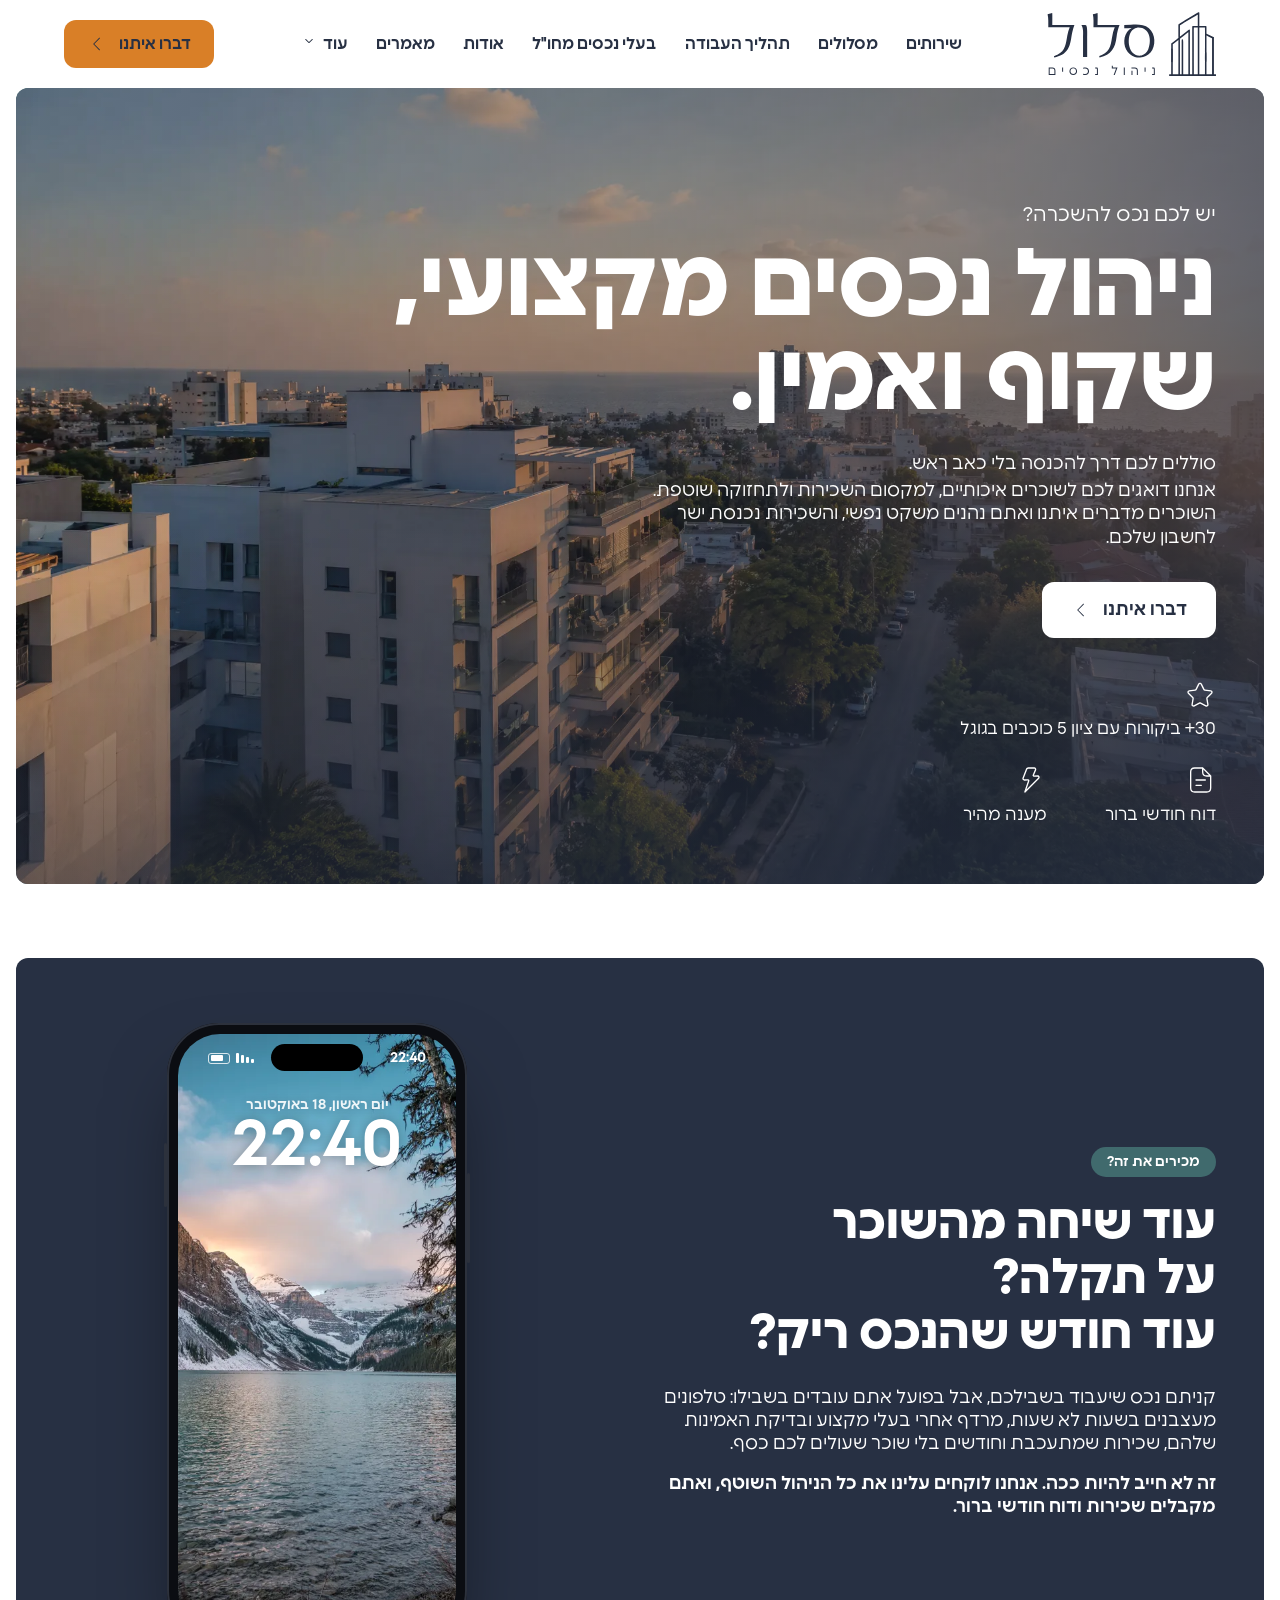
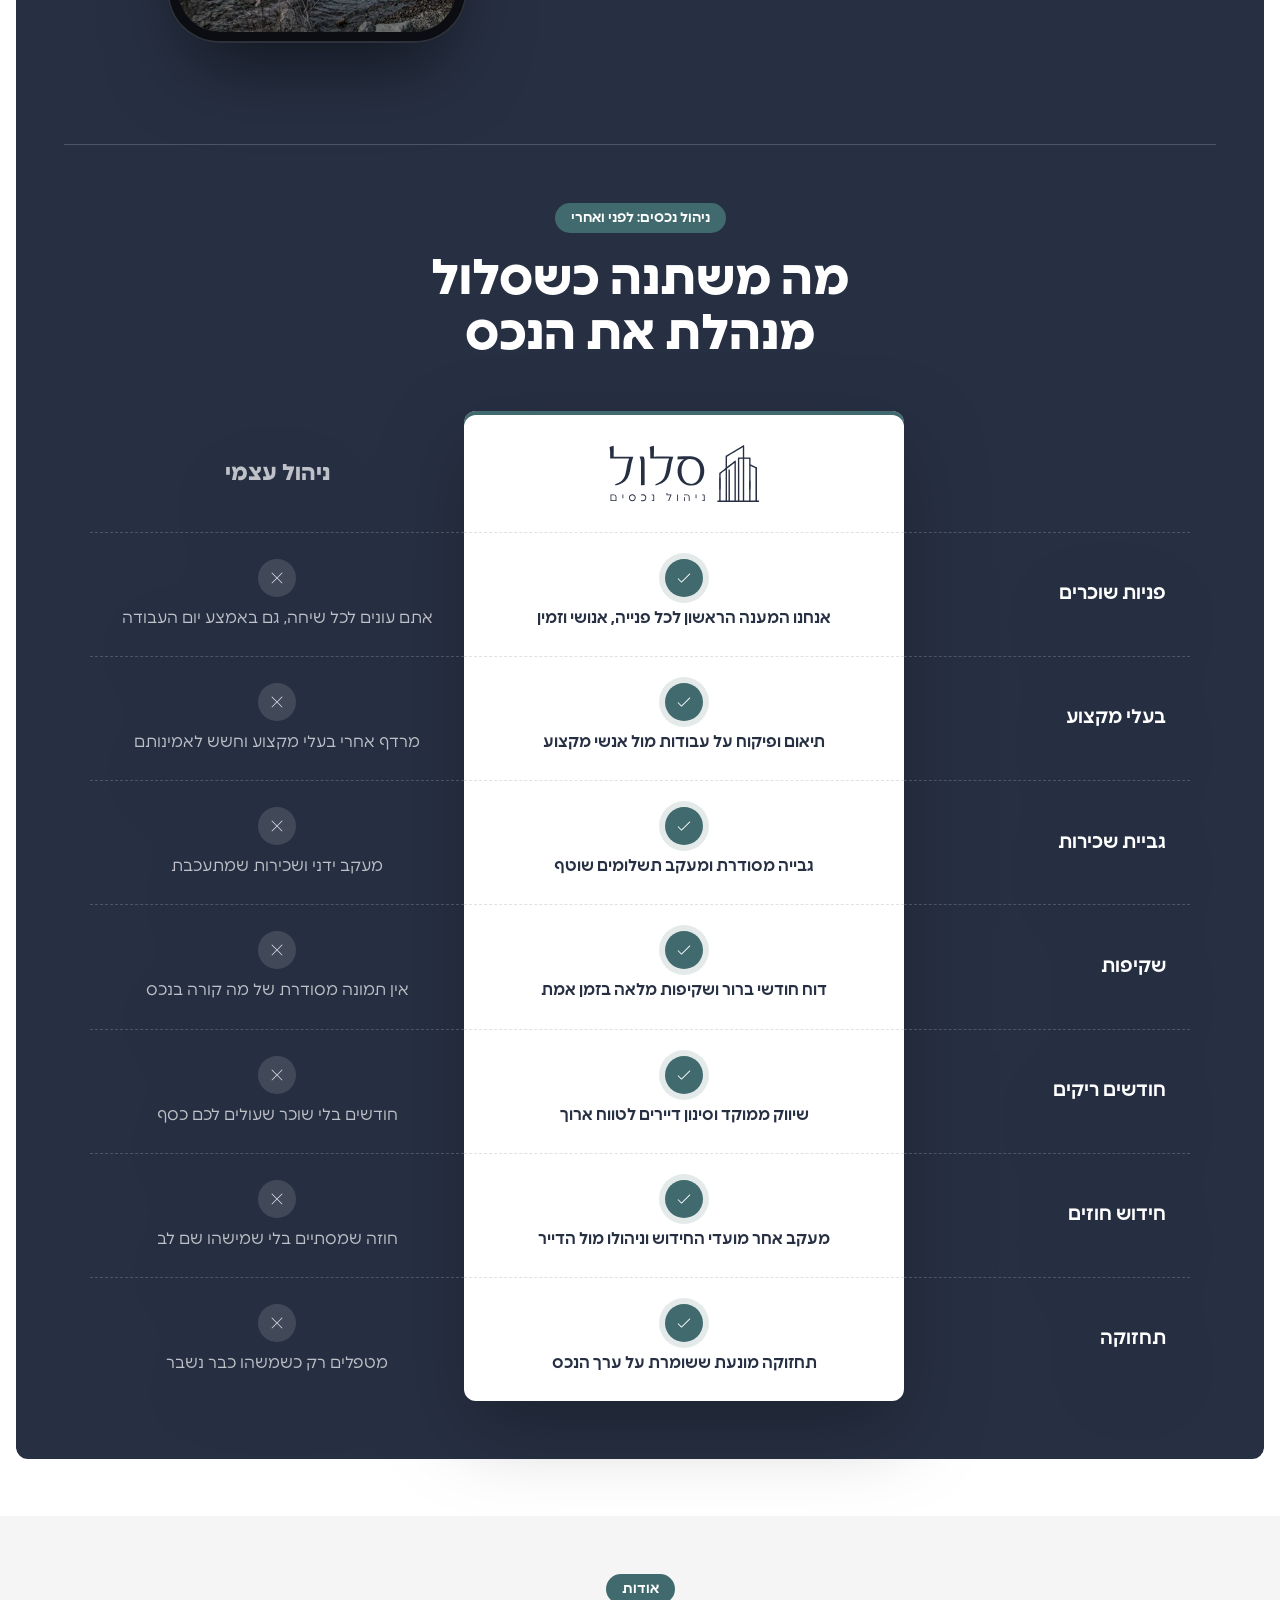
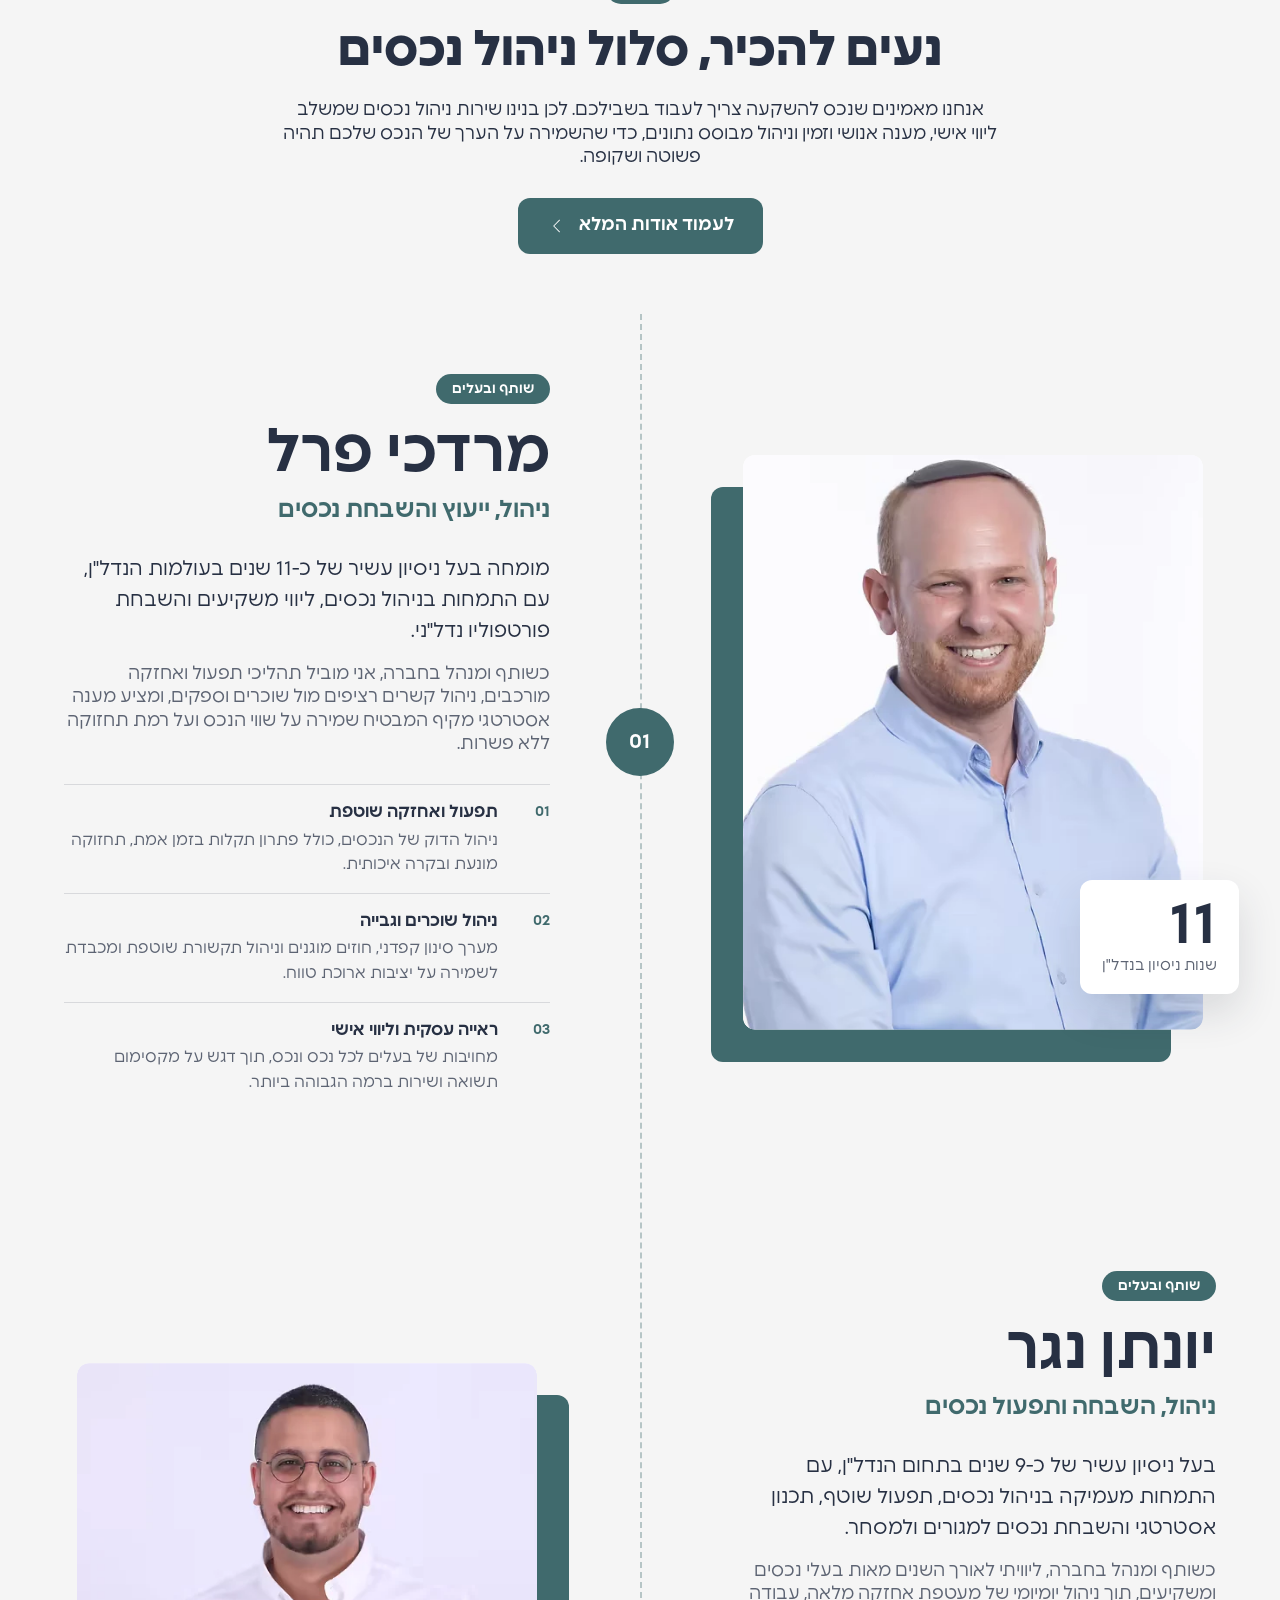
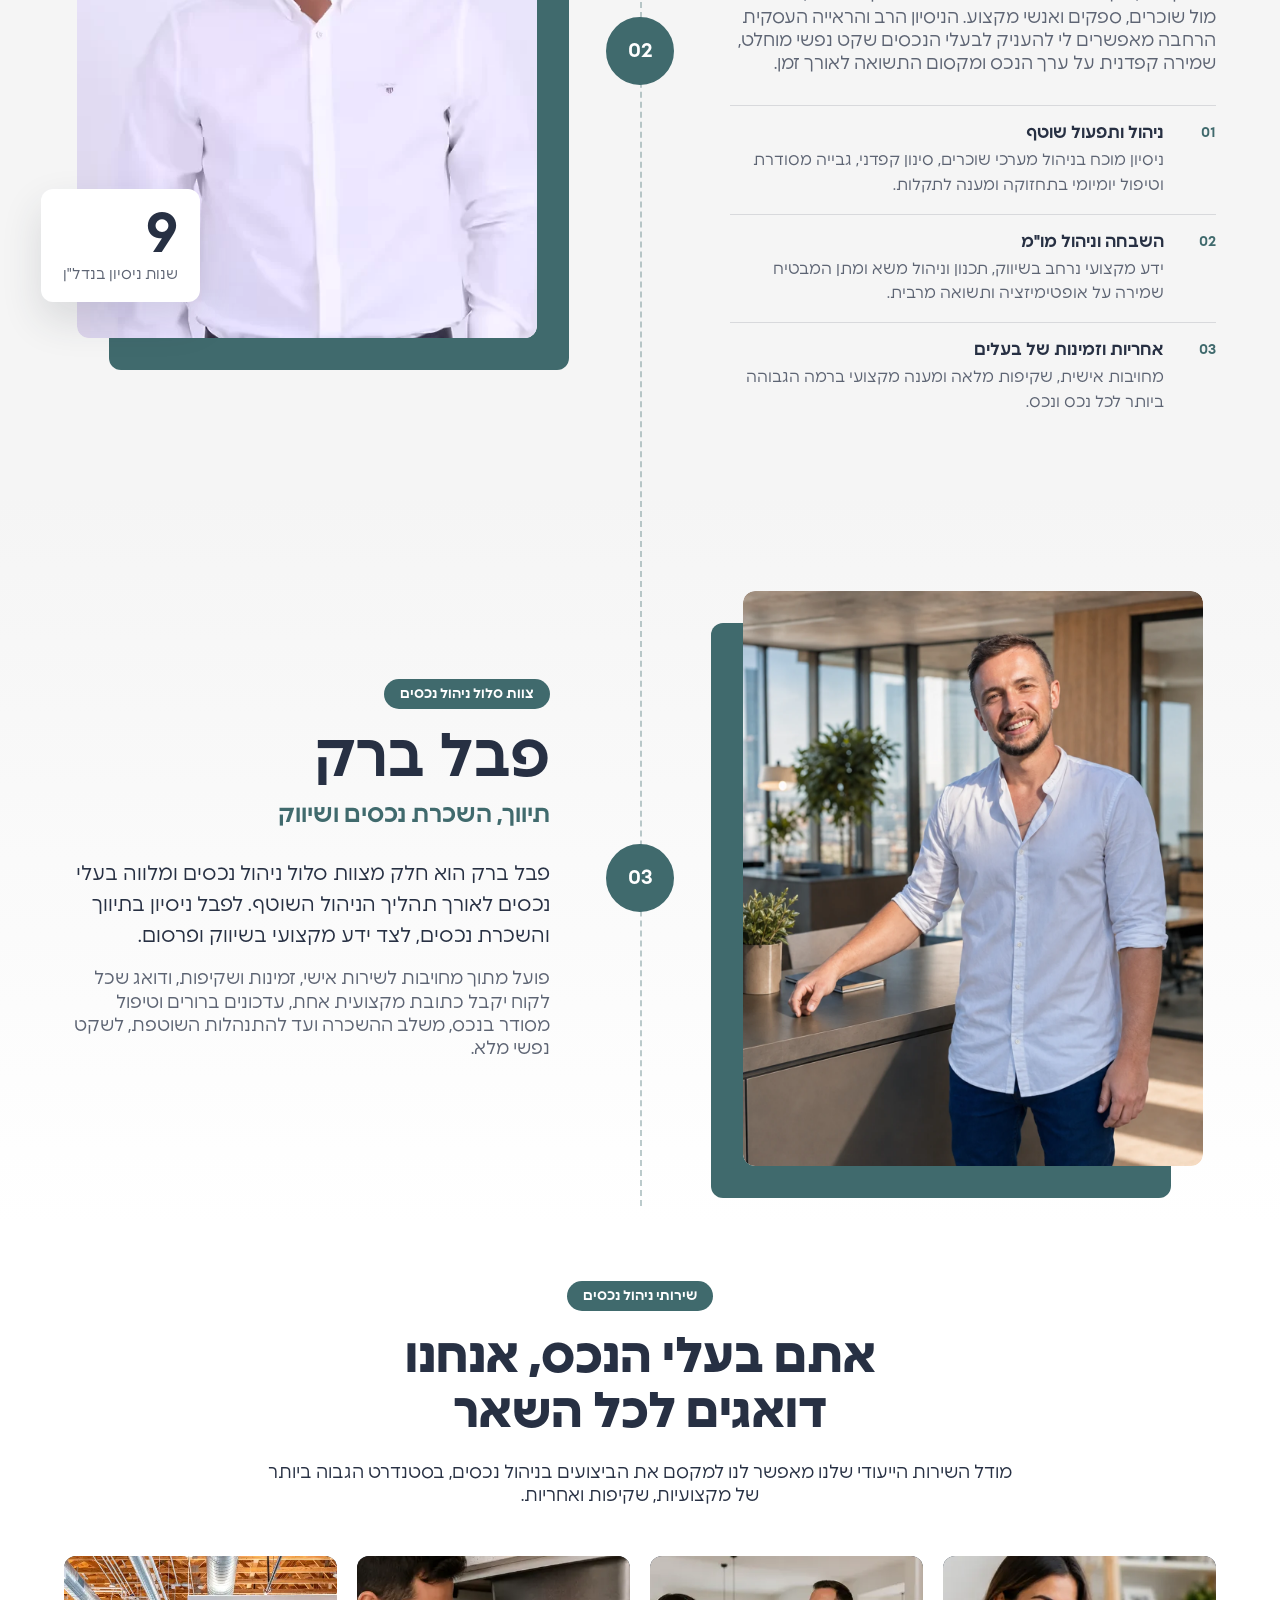
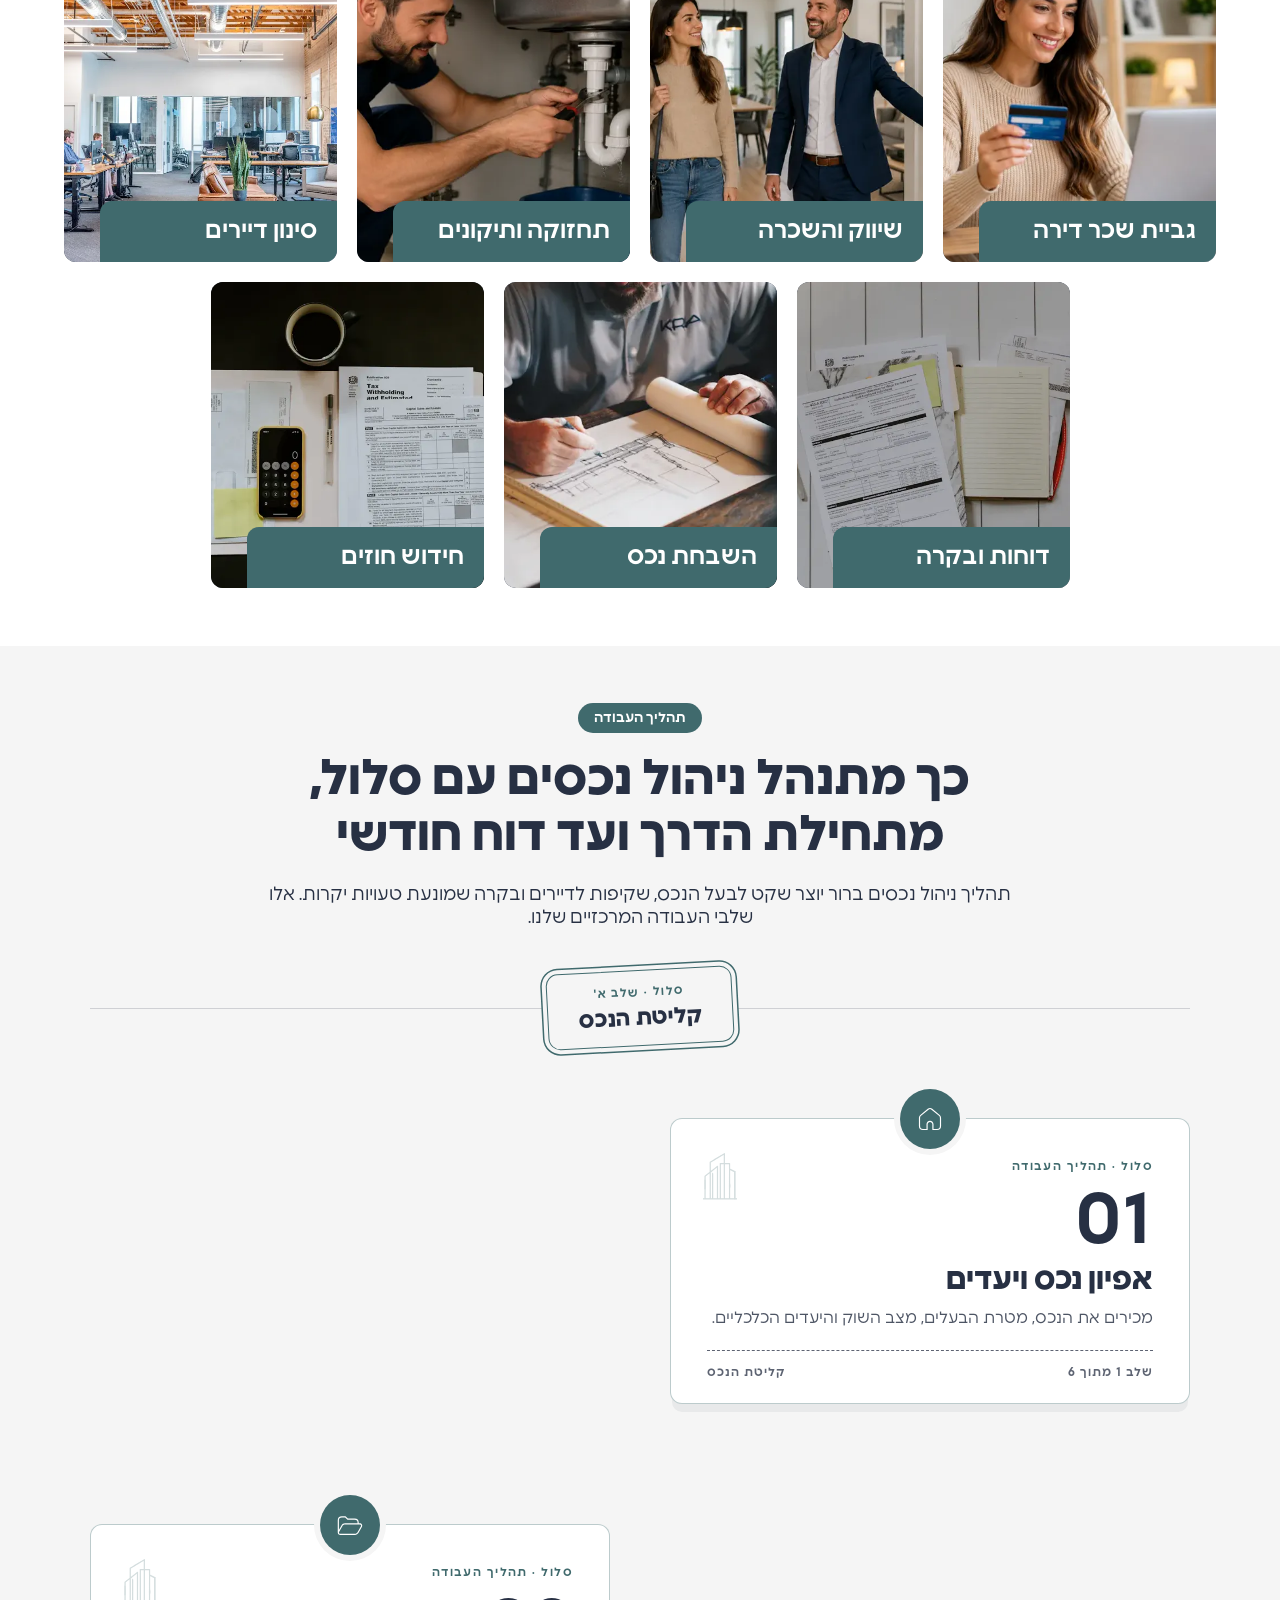
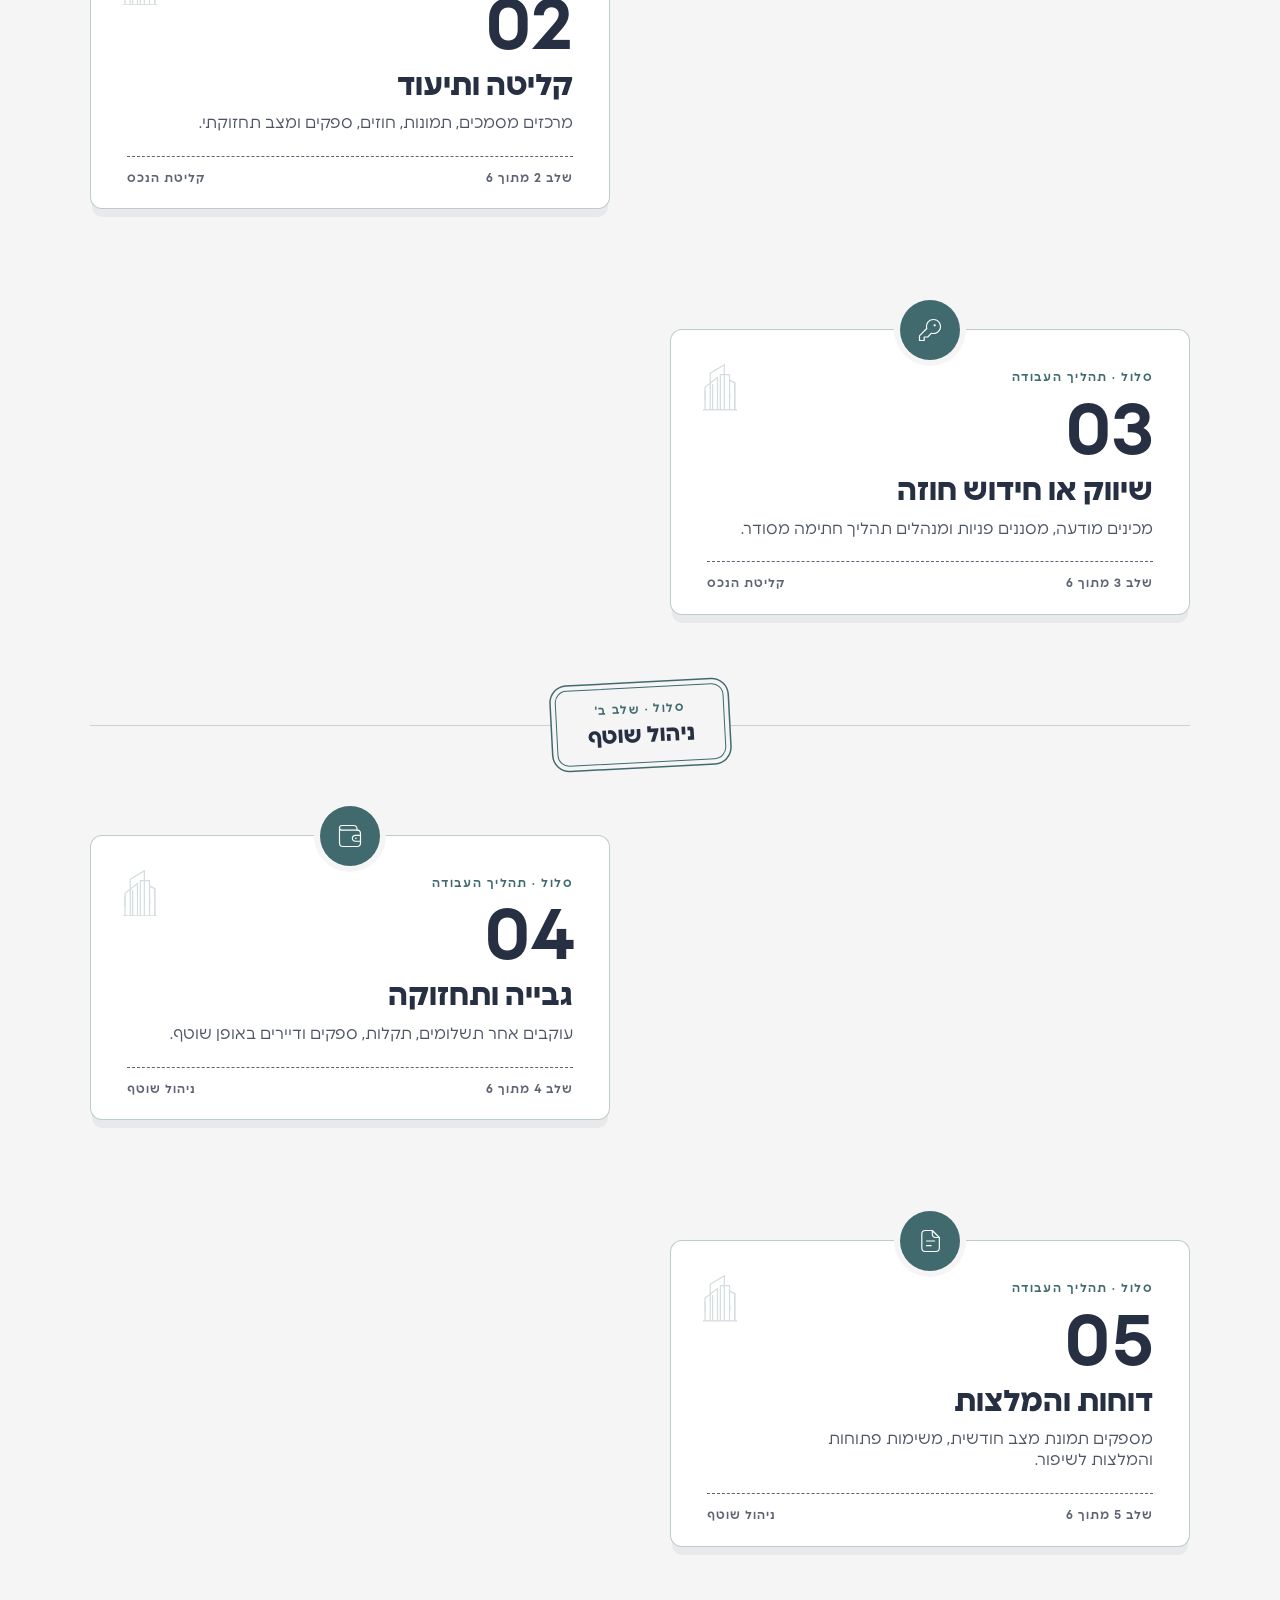
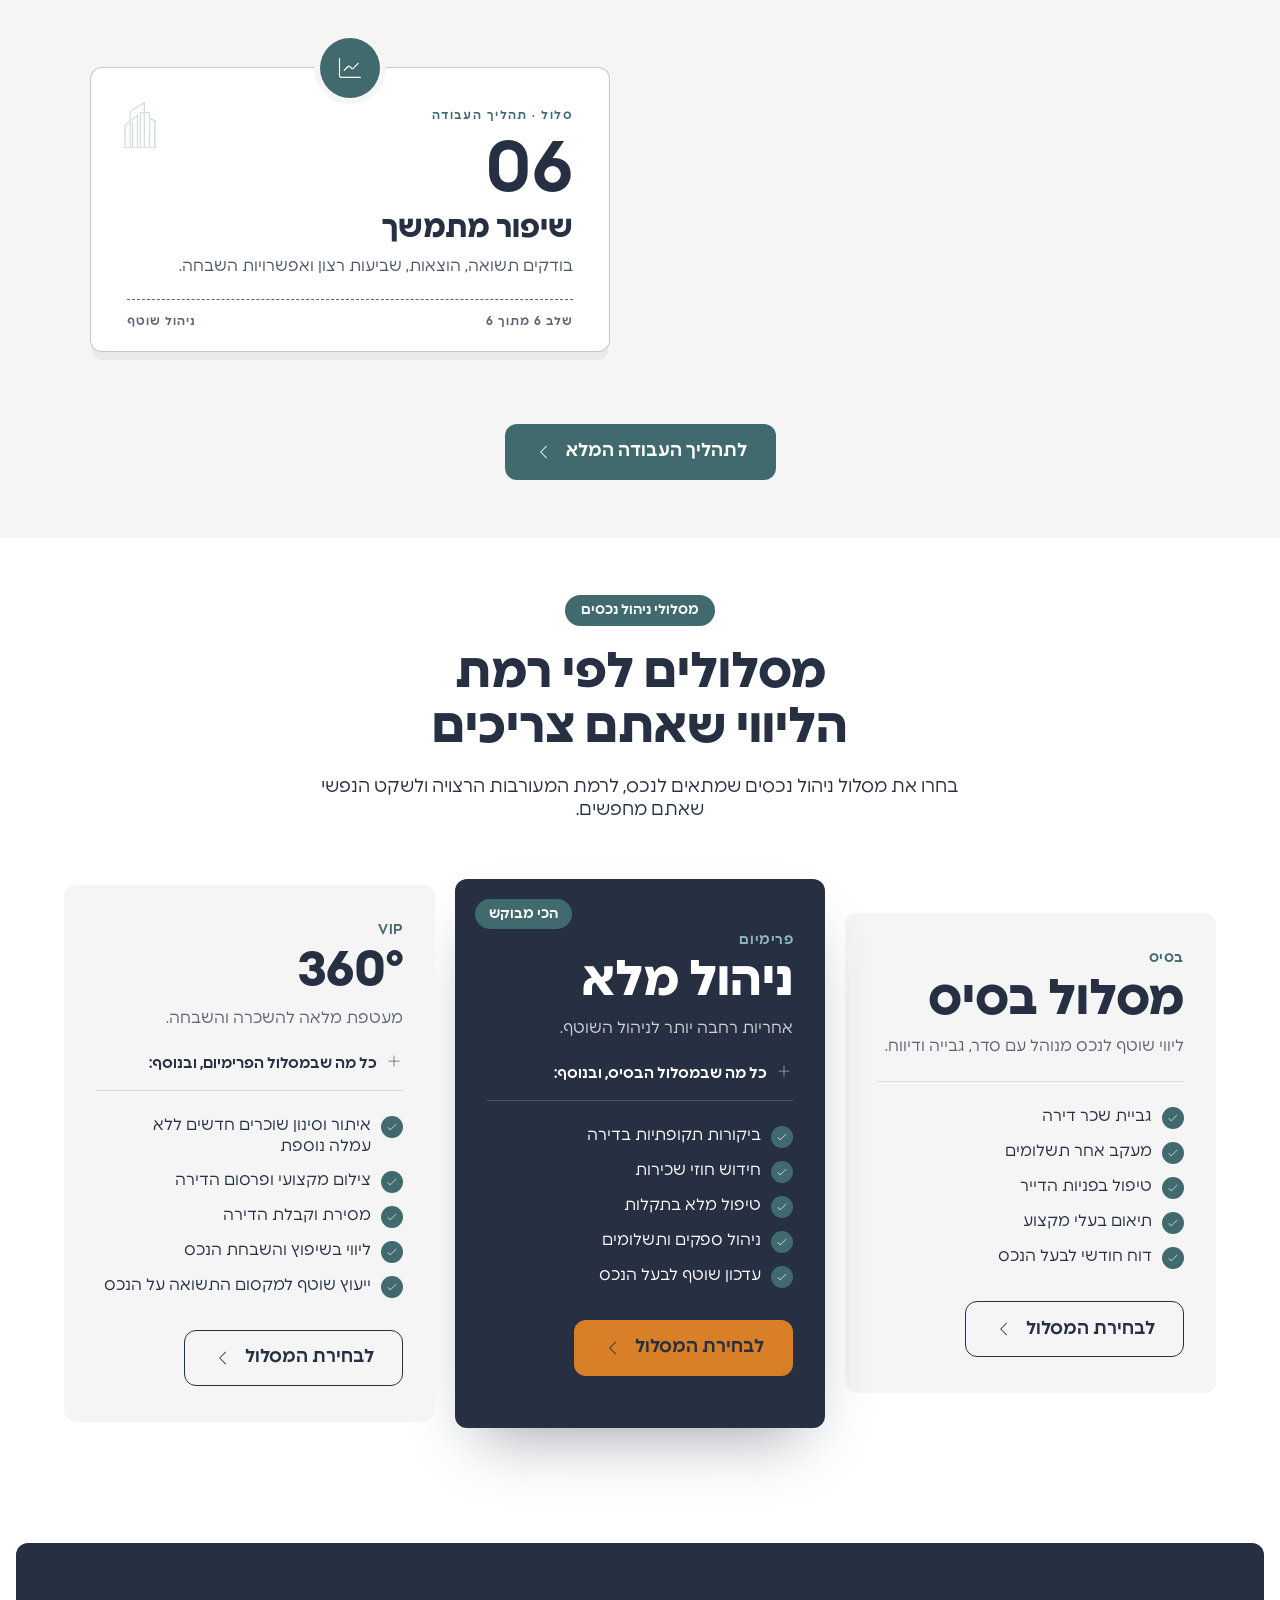
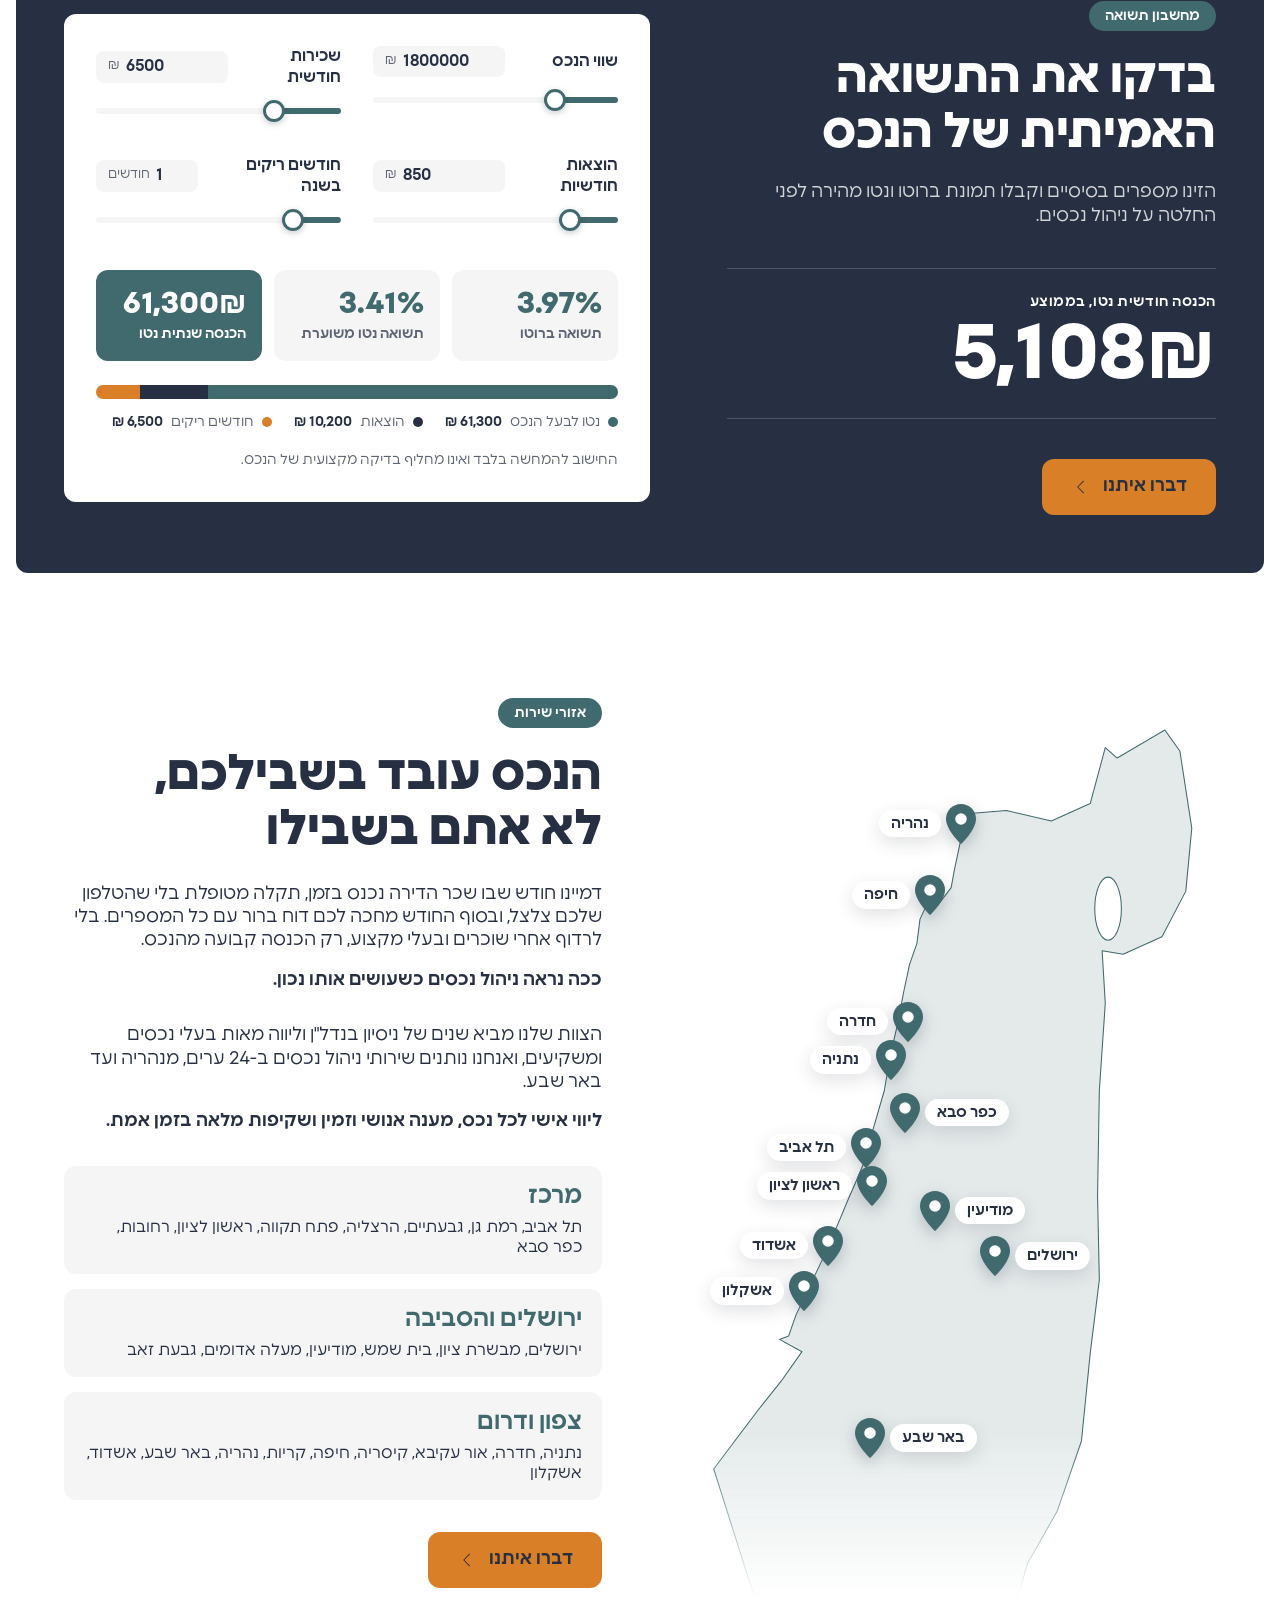
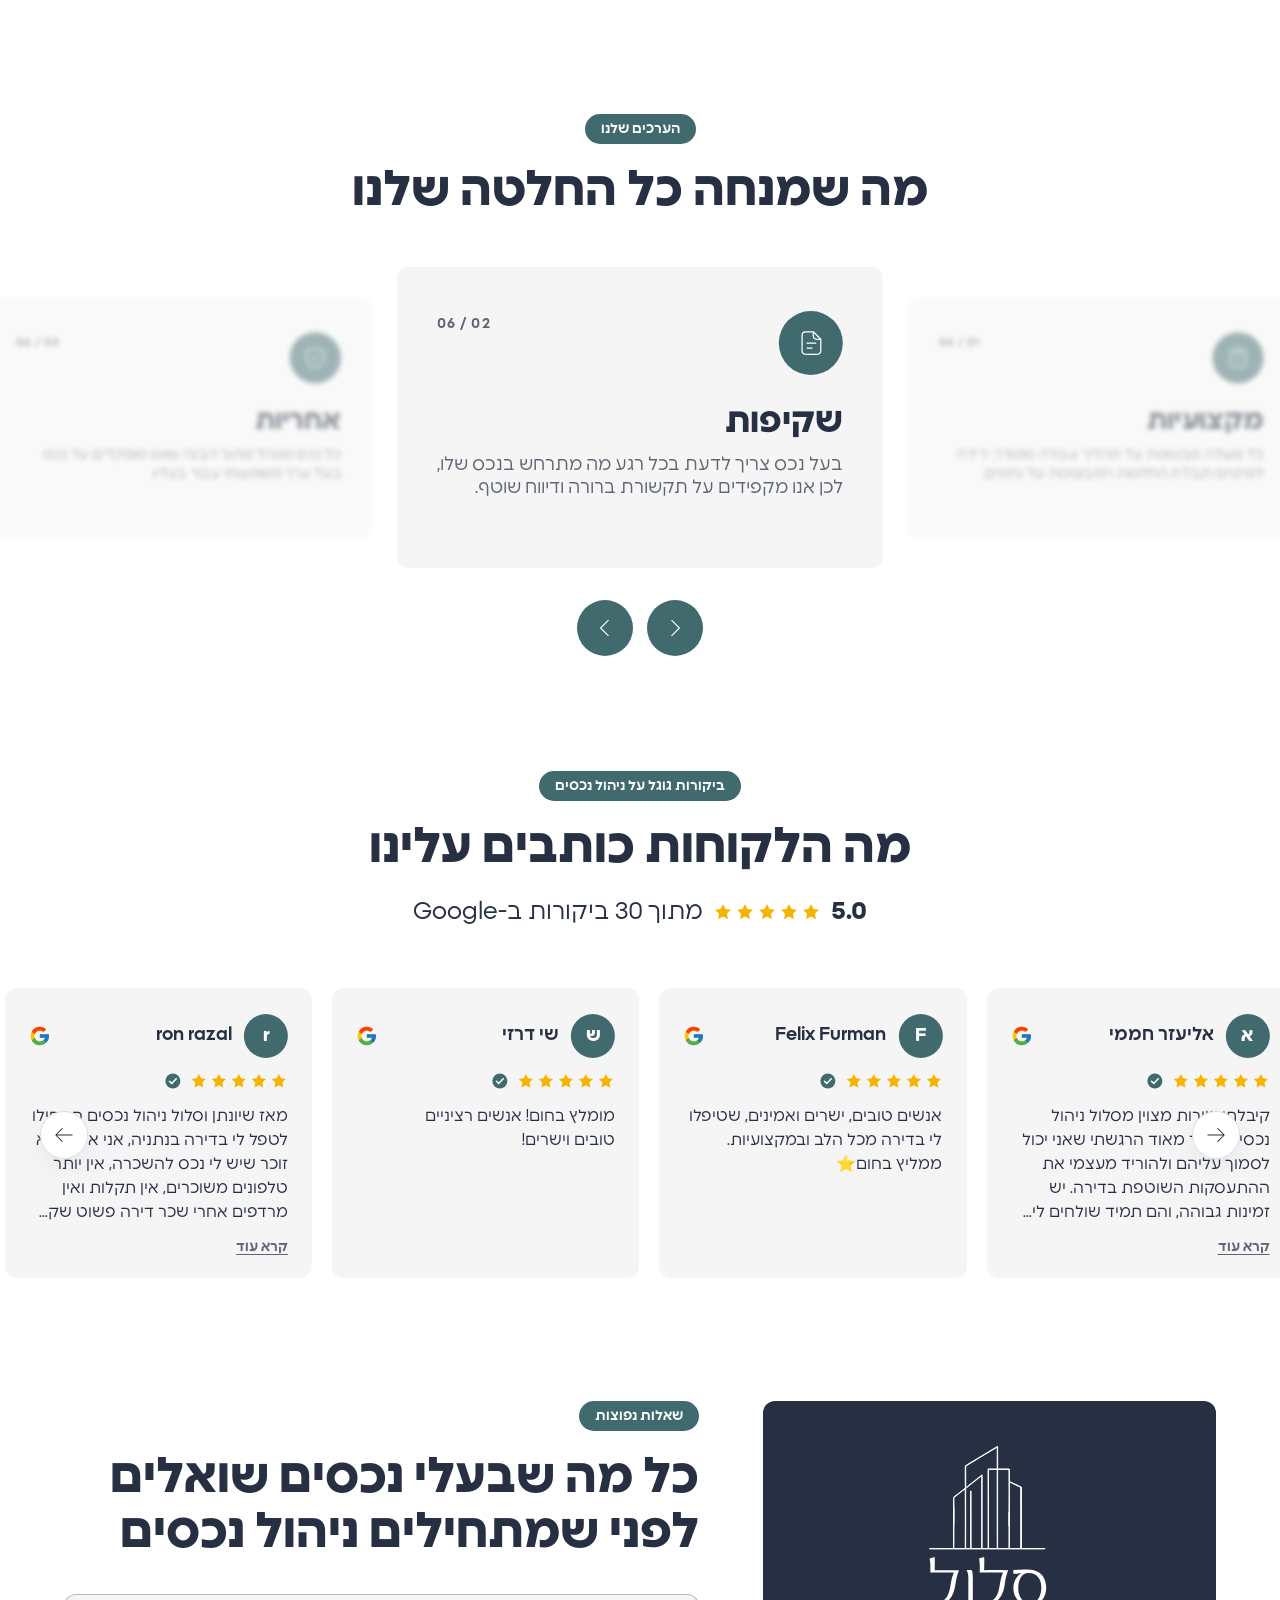
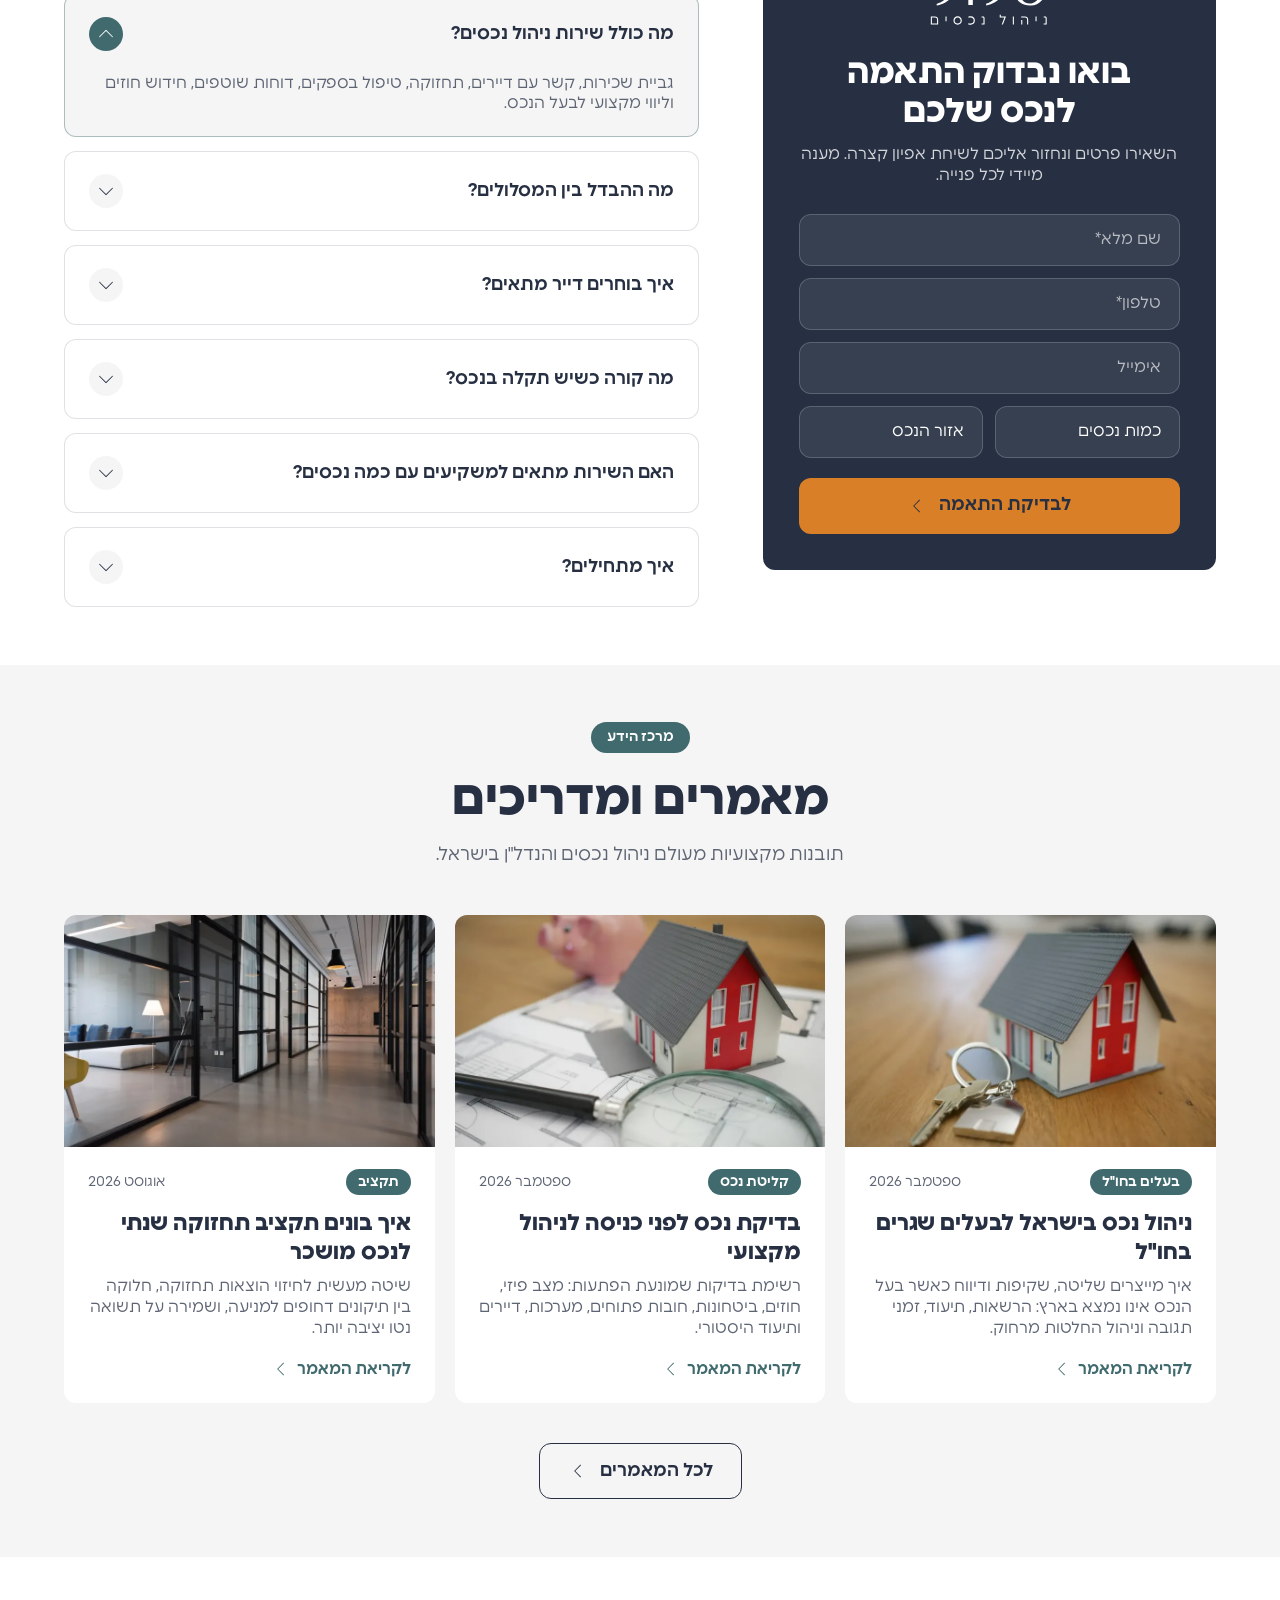
==== commit 922ad25e: "Reviews: the 28 real Google reviews and the 5.0 score from 30 reviews Co-Authored-By: Claude Opus 5." ====
--- a/index.html
+++ b/index.html
@@ -596,39 +596,177 @@
       <div class="reviews__head">
         <p class="kicker">ביקורות גוגל על ניהול נכסים</p>
         <h2 class="reviews__title" id="reviews-title">מה הלקוחות כותבים עלינו</h2>
-        
+        <p class="reviews__score"><b>5.0</b><span class="reviews__stars" aria-hidden="true"><svg><use href="#r-star"/></svg><svg><use href="#r-star"/></svg><svg><use href="#r-star"/></svg><svg><use href="#r-star"/></svg><svg><use href="#r-star"/></svg></span><span>מתוך 30 ביקורות ב-Google</span></p>
       </div>
       <div class="reviews__carousel">
         <button class="reviews__nav reviews__nav--prev" type="button" aria-label="הביקורת הקודמת"><svg focusable="false" xmlns="http://www.w3.org/2000/svg" viewBox="0 0 24 24" fill="currentColor" aria-hidden="true"><path fill-rule="nonzero" clip-rule="nonzero" d="M21.5 12C21.5 12.276 21.276 12.5 21 12.5L4.207 12.5L10.353 18.646C10.548 18.841 10.548 19.158 10.353 19.353C10.255 19.451 10.127 19.499 9.999 19.499C9.871 19.499 9.743 19.45 9.645 19.353L2.645 12.353C2.599 12.307 2.562 12.251 2.537 12.19C2.486 12.068 2.486 11.93 2.537 11.808C2.562 11.746 2.599 11.691 2.645 11.645L9.645 4.645C9.84 4.45 10.157 4.45 10.352 4.645C10.547 4.84 10.547 5.157 10.352 5.352L4.206 11.498L21 11.498C21.276 11.5 21.5 11.724 21.5 12Z"/></svg></button>
         <ul class="reviews__track" aria-label="ביקורות לקוחות מ-Google">
           <li class="review">
-            <div class="review__top"><span class="review__avatar" aria-hidden="true"><span>ש</span></span><p class="review__name">שם הממליץ</p><svg class="review__g" aria-hidden="true"><use href="#r-g"/></svg></div>
-            <div class="review__rating" role="img" aria-label="5 מתוך 5 כוכבים"><span class="reviews__stars" aria-hidden="true"><svg><use href="#r-star"/></svg><svg><use href="#r-star"/></svg><svg><use href="#r-star"/></svg><svg><use href="#r-star"/></svg><svg><use href="#r-star"/></svg></span><svg class="review__verified" aria-hidden="true"><use href="#r-check"/></svg></div>
-            <p class="review__text">כאן תופיע ביקורת אמיתית מכרטיס הגוגל של סלול ניהול נכסים.</p>
-            <button class="review__more" type="button" aria-expanded="false" hidden>קרא עוד</button>
-          </li>
-          <li class="review">
-            <div class="review__top"><span class="review__avatar" aria-hidden="true"><span>ש</span></span><p class="review__name">שם הממליץ</p><svg class="review__g" aria-hidden="true"><use href="#r-g"/></svg></div>
-            <div class="review__rating" role="img" aria-label="5 מתוך 5 כוכבים"><span class="reviews__stars" aria-hidden="true"><svg><use href="#r-star"/></svg><svg><use href="#r-star"/></svg><svg><use href="#r-star"/></svg><svg><use href="#r-star"/></svg><svg><use href="#r-star"/></svg></span><svg class="review__verified" aria-hidden="true"><use href="#r-check"/></svg></div>
-            <p class="review__text">כאן תופיע ביקורת אמיתית מכרטיס הגוגל של סלול ניהול נכסים.</p>
-            <button class="review__more" type="button" aria-expanded="false" hidden>קרא עוד</button>
-          </li>
-          <li class="review">
-            <div class="review__top"><span class="review__avatar" aria-hidden="true"><span>ש</span></span><p class="review__name">שם הממליץ</p><svg class="review__g" aria-hidden="true"><use href="#r-g"/></svg></div>
-            <div class="review__rating" role="img" aria-label="5 מתוך 5 כוכבים"><span class="reviews__stars" aria-hidden="true"><svg><use href="#r-star"/></svg><svg><use href="#r-star"/></svg><svg><use href="#r-star"/></svg><svg><use href="#r-star"/></svg><svg><use href="#r-star"/></svg></span><svg class="review__verified" aria-hidden="true"><use href="#r-check"/></svg></div>
-            <p class="review__text">כאן תופיע ביקורת אמיתית מכרטיס הגוגל של סלול ניהול נכסים.</p>
-            <button class="review__more" type="button" aria-expanded="false" hidden>קרא עוד</button>
-          </li>
-          <li class="review">
-            <div class="review__top"><span class="review__avatar" aria-hidden="true"><span>ש</span></span><p class="review__name">שם הממליץ</p><svg class="review__g" aria-hidden="true"><use href="#r-g"/></svg></div>
-            <div class="review__rating" role="img" aria-label="5 מתוך 5 כוכבים"><span class="reviews__stars" aria-hidden="true"><svg><use href="#r-star"/></svg><svg><use href="#r-star"/></svg><svg><use href="#r-star"/></svg><svg><use href="#r-star"/></svg><svg><use href="#r-star"/></svg></span><svg class="review__verified" aria-hidden="true"><use href="#r-check"/></svg></div>
-            <p class="review__text">כאן תופיע ביקורת אמיתית מכרטיס הגוגל של סלול ניהול נכסים.</p>
-            <button class="review__more" type="button" aria-expanded="false" hidden>קרא עוד</button>
-          </li>
-          <li class="review">
-            <div class="review__top"><span class="review__avatar" aria-hidden="true"><span>ש</span></span><p class="review__name">שם הממליץ</p><svg class="review__g" aria-hidden="true"><use href="#r-g"/></svg></div>
-            <div class="review__rating" role="img" aria-label="5 מתוך 5 כוכבים"><span class="reviews__stars" aria-hidden="true"><svg><use href="#r-star"/></svg><svg><use href="#r-star"/></svg><svg><use href="#r-star"/></svg><svg><use href="#r-star"/></svg><svg><use href="#r-star"/></svg></span><svg class="review__verified" aria-hidden="true"><use href="#r-check"/></svg></div>
-            <p class="review__text">כאן תופיע ביקורת אמיתית מכרטיס הגוגל של סלול ניהול נכסים.</p>
+            <div class="review__top"><span class="review__avatar" aria-hidden="true"><span>א</span></span><p class="review__name">אליעזר חממי</p><svg class="review__g" aria-hidden="true"><use href="#r-g"/></svg></div>
+            <div class="review__rating" role="img" aria-label="5 מתוך 5 כוכבים"><span class="reviews__stars" aria-hidden="true"><svg><use href="#r-star"/></svg><svg><use href="#r-star"/></svg><svg><use href="#r-star"/></svg><svg><use href="#r-star"/></svg><svg><use href="#r-star"/></svg></span><svg class="review__verified" aria-hidden="true"><use href="#r-check"/></svg></div>
+            <p class="review__text">קיבלתי שירות מצוין מסלול ניהול נכסים. מהר מאוד הרגשתי שאני יכול לסמוך עליהם ולהוריד מעצמי את ההתעסקות השוטפת בדירה. יש זמינות גבוהה, והם תמיד שולחים לי עדכונים שוטפים, היחס נעים והתנהלות מקצועית ואחראית. ממליץ בחום!</p>
+            <button class="review__more" type="button" aria-expanded="false" hidden>קרא עוד</button>
+          </li>
+          <li class="review">
+            <div class="review__top"><span class="review__avatar" aria-hidden="true"><span>F</span></span><p class="review__name">Felix Furman</p><svg class="review__g" aria-hidden="true"><use href="#r-g"/></svg></div>
+            <div class="review__rating" role="img" aria-label="5 מתוך 5 כוכבים"><span class="reviews__stars" aria-hidden="true"><svg><use href="#r-star"/></svg><svg><use href="#r-star"/></svg><svg><use href="#r-star"/></svg><svg><use href="#r-star"/></svg><svg><use href="#r-star"/></svg></span><svg class="review__verified" aria-hidden="true"><use href="#r-check"/></svg></div>
+            <p class="review__text">אנשים טובים, ישרים ואמינים, שטיפלו לי בדירה מכל הלב ובמקצועיות. ממליץ בחום⭐</p>
+            <button class="review__more" type="button" aria-expanded="false" hidden>קרא עוד</button>
+          </li>
+          <li class="review">
+            <div class="review__top"><span class="review__avatar" aria-hidden="true"><span>ש</span></span><p class="review__name">שי דרזי</p><svg class="review__g" aria-hidden="true"><use href="#r-g"/></svg></div>
+            <div class="review__rating" role="img" aria-label="5 מתוך 5 כוכבים"><span class="reviews__stars" aria-hidden="true"><svg><use href="#r-star"/></svg><svg><use href="#r-star"/></svg><svg><use href="#r-star"/></svg><svg><use href="#r-star"/></svg><svg><use href="#r-star"/></svg></span><svg class="review__verified" aria-hidden="true"><use href="#r-check"/></svg></div>
+            <p class="review__text">מומלץ בחום! אנשים רציניים טובים וישרים!</p>
+            <button class="review__more" type="button" aria-expanded="false" hidden>קרא עוד</button>
+          </li>
+          <li class="review">
+            <div class="review__top"><span class="review__avatar" aria-hidden="true"><span>r</span></span><p class="review__name">ron razal</p><svg class="review__g" aria-hidden="true"><use href="#r-g"/></svg></div>
+            <div class="review__rating" role="img" aria-label="5 מתוך 5 כוכבים"><span class="reviews__stars" aria-hidden="true"><svg><use href="#r-star"/></svg><svg><use href="#r-star"/></svg><svg><use href="#r-star"/></svg><svg><use href="#r-star"/></svg><svg><use href="#r-star"/></svg></span><svg class="review__verified" aria-hidden="true"><use href="#r-check"/></svg></div>
+            <p class="review__text">מאז שיונתן וסלול ניהול נכסים התחילו לטפל לי בדירה בנתניה, אני אפילו לא זוכר שיש לי נכס להשכרה, אין יותר טלפונים משוכרים, אין תקלות ואין מרדפים אחרי שכר דירה פשוט שקט נפשי אמיתי<br>ממליץ בחום לכל מי שמחפש חברת ניהול דירות להשכרה</p>
+            <button class="review__more" type="button" aria-expanded="false" hidden>קרא עוד</button>
+          </li>
+          <li class="review">
+            <div class="review__top"><span class="review__avatar" aria-hidden="true"><span>מ</span></span><p class="review__name">מיכל מנע</p><svg class="review__g" aria-hidden="true"><use href="#r-g"/></svg></div>
+            <div class="review__rating" role="img" aria-label="5 מתוך 5 כוכבים"><span class="reviews__stars" aria-hidden="true"><svg><use href="#r-star"/></svg><svg><use href="#r-star"/></svg><svg><use href="#r-star"/></svg><svg><use href="#r-star"/></svg><svg><use href="#r-star"/></svg></span><svg class="review__verified" aria-hidden="true"><use href="#r-check"/></svg></div>
+            <p class="review__text">צוות נהדר שירות ברמה גבוהה<br>ממליצה בחום לכל מי שמחפש חברת ניהול נכסים!</p>
+            <button class="review__more" type="button" aria-expanded="false" hidden>קרא עוד</button>
+          </li>
+          <li class="review">
+            <div class="review__top"><span class="review__avatar" aria-hidden="true"><span>ג</span></span><p class="review__name">גילה מגדלי</p><svg class="review__g" aria-hidden="true"><use href="#r-g"/></svg></div>
+            <div class="review__rating" role="img" aria-label="5 מתוך 5 כוכבים"><span class="reviews__stars" aria-hidden="true"><svg><use href="#r-star"/></svg><svg><use href="#r-star"/></svg><svg><use href="#r-star"/></svg><svg><use href="#r-star"/></svg><svg><use href="#r-star"/></svg></span><svg class="review__verified" aria-hidden="true"><use href="#r-check"/></svg></div>
+            <p class="review__text">אני ממש מרוצה מהשירות<br>מורדכי יונתן והצוות מסורים מאוד זמינים מאוד<br>בניהול דירות להשכרה.<br>אני ממליצה עליהם בחום</p>
+            <button class="review__more" type="button" aria-expanded="false" hidden>קרא עוד</button>
+          </li>
+          <li class="review">
+            <div class="review__top"><span class="review__avatar" aria-hidden="true"><span>L</span></span><p class="review__name">Lee Karasso</p><svg class="review__g" aria-hidden="true"><use href="#r-g"/></svg></div>
+            <div class="review__rating" role="img" aria-label="5 מתוך 5 כוכבים"><span class="reviews__stars" aria-hidden="true"><svg><use href="#r-star"/></svg><svg><use href="#r-star"/></svg><svg><use href="#r-star"/></svg><svg><use href="#r-star"/></svg><svg><use href="#r-star"/></svg></span><svg class="review__verified" aria-hidden="true"><use href="#r-check"/></svg></div>
+            <p class="review__text">יונתן מדהים ומקצועי</p>
+            <button class="review__more" type="button" aria-expanded="false" hidden>קרא עוד</button>
+          </li>
+          <li class="review">
+            <div class="review__top"><span class="review__avatar" aria-hidden="true"><span>B</span></span><p class="review__name">Beautiful Lady</p><svg class="review__g" aria-hidden="true"><use href="#r-g"/></svg></div>
+            <div class="review__rating" role="img" aria-label="5 מתוך 5 כוכבים"><span class="reviews__stars" aria-hidden="true"><svg><use href="#r-star"/></svg><svg><use href="#r-star"/></svg><svg><use href="#r-star"/></svg><svg><use href="#r-star"/></svg><svg><use href="#r-star"/></svg></span><svg class="review__verified" aria-hidden="true"><use href="#r-check"/></svg></div>
+            <p class="review__text">לפני 3 שנים קיבלנו המלצה על חברת סלול מחברים קרובים שעובדים איתם ומאוד מרוצים<br>התחלנו לעבוד איתם ומהתחלה קיבלנו הרגשה של בית מצאו לנו שוכרים איכותיים וממשיכים כל ההתנהלות הפכה לכיף והורידו את כל כאב הראש וההתעסקות<br>מי שמחפש חברת ניהול נכסים זה המקום</p>
+            <button class="review__more" type="button" aria-expanded="false" hidden>קרא עוד</button>
+          </li>
+          <li class="review">
+            <div class="review__top"><span class="review__avatar" aria-hidden="true"><span>т</span></span><p class="review__name">таня саркисян</p><svg class="review__g" aria-hidden="true"><use href="#r-g"/></svg></div>
+            <div class="review__rating" role="img" aria-label="5 מתוך 5 כוכבים"><span class="reviews__stars" aria-hidden="true"><svg><use href="#r-star"/></svg><svg><use href="#r-star"/></svg><svg><use href="#r-star"/></svg><svg><use href="#r-star"/></svg><svg><use href="#r-star"/></svg></span><svg class="review__verified" aria-hidden="true"><use href="#r-check"/></svg></div>
+            <p class="review__text">מרדכי ויונתן והצוות זמינים מאוד<br>מקצועיים מאוד אמינים מאוד<br>ממש רגועים ושאנחנו בידיים טובות<br>מאוד מרוצים !!!</p>
+            <button class="review__more" type="button" aria-expanded="false" hidden>קרא עוד</button>
+          </li>
+          <li class="review">
+            <div class="review__top"><span class="review__avatar" aria-hidden="true"><span>Z</span></span><p class="review__name">Zion Beno</p><svg class="review__g" aria-hidden="true"><use href="#r-g"/></svg></div>
+            <div class="review__rating" role="img" aria-label="5 מתוך 5 כוכבים"><span class="reviews__stars" aria-hidden="true"><svg><use href="#r-star"/></svg><svg><use href="#r-star"/></svg><svg><use href="#r-star"/></svg><svg><use href="#r-star"/></svg><svg><use href="#r-star"/></svg></span><svg class="review__verified" aria-hidden="true"><use href="#r-check"/></svg></div>
+            <p class="review__text">מדובר בחברה שמתנהלת בצורה ישרה ועם זמינות גבוהה<br>מאוד מומלץ</p>
+            <button class="review__more" type="button" aria-expanded="false" hidden>קרא עוד</button>
+          </li>
+          <li class="review">
+            <div class="review__top"><span class="review__avatar" aria-hidden="true"><span>N</span></span><p class="review__name">Natan Farkash</p><svg class="review__g" aria-hidden="true"><use href="#r-g"/></svg></div>
+            <div class="review__rating" role="img" aria-label="5 מתוך 5 כוכבים"><span class="reviews__stars" aria-hidden="true"><svg><use href="#r-star"/></svg><svg><use href="#r-star"/></svg><svg><use href="#r-star"/></svg><svg><use href="#r-star"/></svg><svg><use href="#r-star"/></svg></span><svg class="review__verified" aria-hidden="true"><use href="#r-check"/></svg></div>
+            <p class="review__text">מנהלים לנו נכס בנתניה<br>חברה אמינה אנשים עם שירות מעולה<br>מצאו לנו שוכרים מטפלים בכל השוטף של הדרה<br>אנשים זמינים וטובים<br>מי שמתלבט אין על מה<br>שקט נפשי מורידים את כאב הראש<br>תודה רבה</p>
+            <button class="review__more" type="button" aria-expanded="false" hidden>קרא עוד</button>
+          </li>
+          <li class="review">
+            <div class="review__top"><span class="review__avatar" aria-hidden="true"><span>Y</span></span><p class="review__name">Yehuda Corsia</p><svg class="review__g" aria-hidden="true"><use href="#r-g"/></svg></div>
+            <div class="review__rating" role="img" aria-label="5 מתוך 5 כוכבים"><span class="reviews__stars" aria-hidden="true"><svg><use href="#r-star"/></svg><svg><use href="#r-star"/></svg><svg><use href="#r-star"/></svg><svg><use href="#r-star"/></svg><svg><use href="#r-star"/></svg></span><svg class="review__verified" aria-hidden="true"><use href="#r-check"/></svg></div>
+            <p class="review__text">צוות של אלופים! מוכשרים מכירים את עולם הנדל"ן מעולה<br>אנשים ישרים<br>תענוג לעבוד איתכם 🙏</p>
+            <button class="review__more" type="button" aria-expanded="false" hidden>קרא עוד</button>
+          </li>
+          <li class="review">
+            <div class="review__top"><span class="review__avatar" aria-hidden="true"><span>E</span></span><p class="review__name">Eyal Margalit</p><svg class="review__g" aria-hidden="true"><use href="#r-g"/></svg></div>
+            <div class="review__rating" role="img" aria-label="5 מתוך 5 כוכבים"><span class="reviews__stars" aria-hidden="true"><svg><use href="#r-star"/></svg><svg><use href="#r-star"/></svg><svg><use href="#r-star"/></svg><svg><use href="#r-star"/></svg><svg><use href="#r-star"/></svg></span><svg class="review__verified" aria-hidden="true"><use href="#r-check"/></svg></div>
+            <p class="review__text">לא ידעתי שיש רמה כזאת בארץ בניהול דירות להשכרה<br>הם מנהלים לנו דירה בנתניה<br>מצאו לנו שוכרים<br>מטפלים בגל מה שקשור לדירה<br>ואנחנו מקבלים הכל מסודר<br>שקט אמיתי<br>ממליצים בחום</p>
+            <button class="review__more" type="button" aria-expanded="false" hidden>קרא עוד</button>
+          </li>
+          <li class="review">
+            <div class="review__top"><span class="review__avatar" aria-hidden="true"><span>O</span></span><p class="review__name">Oded Ratinsky</p><svg class="review__g" aria-hidden="true"><use href="#r-g"/></svg></div>
+            <div class="review__rating" role="img" aria-label="5 מתוך 5 כוכבים"><span class="reviews__stars" aria-hidden="true"><svg><use href="#r-star"/></svg><svg><use href="#r-star"/></svg><svg><use href="#r-star"/></svg><svg><use href="#r-star"/></svg><svg><use href="#r-star"/></svg></span><svg class="review__verified" aria-hidden="true"><use href="#r-check"/></svg></div>
+            <p class="review__text">אדם ישר והגון<br>מקצועי מאוד</p>
+            <button class="review__more" type="button" aria-expanded="false" hidden>קרא עוד</button>
+          </li>
+          <li class="review">
+            <div class="review__top"><span class="review__avatar" aria-hidden="true"><span>d</span></span><p class="review__name">dolev Shalom</p><svg class="review__g" aria-hidden="true"><use href="#r-g"/></svg></div>
+            <div class="review__rating" role="img" aria-label="5 מתוך 5 כוכבים"><span class="reviews__stars" aria-hidden="true"><svg><use href="#r-star"/></svg><svg><use href="#r-star"/></svg><svg><use href="#r-star"/></svg><svg><use href="#r-star"/></svg><svg><use href="#r-star"/></svg></span><svg class="review__verified" aria-hidden="true"><use href="#r-check"/></svg></div>
+            <p class="review__text">שירות מקצועי<br>ניהול דירות מספר 1<br>ממש כדאי</p>
+            <button class="review__more" type="button" aria-expanded="false" hidden>קרא עוד</button>
+          </li>
+          <li class="review">
+            <div class="review__top"><span class="review__avatar" aria-hidden="true"><span>Z</span></span><p class="review__name">Zohar R</p><svg class="review__g" aria-hidden="true"><use href="#r-g"/></svg></div>
+            <div class="review__rating" role="img" aria-label="5 מתוך 5 כוכבים"><span class="reviews__stars" aria-hidden="true"><svg><use href="#r-star"/></svg><svg><use href="#r-star"/></svg><svg><use href="#r-star"/></svg><svg><use href="#r-star"/></svg><svg><use href="#r-star"/></svg></span><svg class="review__verified" aria-hidden="true"><use href="#r-check"/></svg></div>
+            <p class="review__text">מקצוען!</p>
+            <button class="review__more" type="button" aria-expanded="false" hidden>קרא עוד</button>
+          </li>
+          <li class="review">
+            <div class="review__top"><span class="review__avatar" aria-hidden="true"><span>H</span></span><p class="review__name">Hadar Banay</p><svg class="review__g" aria-hidden="true"><use href="#r-g"/></svg></div>
+            <div class="review__rating" role="img" aria-label="5 מתוך 5 כוכבים"><span class="reviews__stars" aria-hidden="true"><svg><use href="#r-star"/></svg><svg><use href="#r-star"/></svg><svg><use href="#r-star"/></svg><svg><use href="#r-star"/></svg><svg><use href="#r-star"/></svg></span><svg class="review__verified" aria-hidden="true"><use href="#r-check"/></svg></div>
+            <p class="review__text">חברת סלול ניהול נכסים חברה מקצועית אמינה מאוד<br>מצאו לנו שוכרים איכותיים לדירה מאוד מהר במחיר מצוין<br>מי שרוצה שקט נפשי זה המקום</p>
+            <button class="review__more" type="button" aria-expanded="false" hidden>קרא עוד</button>
+          </li>
+          <li class="review">
+            <div class="review__top"><span class="review__avatar" aria-hidden="true"><span>ס</span></span><p class="review__name">ספיר ציוני</p><svg class="review__g" aria-hidden="true"><use href="#r-g"/></svg></div>
+            <div class="review__rating" role="img" aria-label="5 מתוך 5 כוכבים"><span class="reviews__stars" aria-hidden="true"><svg><use href="#r-star"/></svg><svg><use href="#r-star"/></svg><svg><use href="#r-star"/></svg><svg><use href="#r-star"/></svg><svg><use href="#r-star"/></svg></span><svg class="review__verified" aria-hidden="true"><use href="#r-check"/></svg></div>
+            <p class="review__text">אחרי תקופה של ניהול הדירה שלנו בהרצליה דרך סלול ניהול נכסים, רציתי לעצור רגע ולהגיד תודה<br>מאז שהם נכנסו לתמונה, יש לנו הרבה יותר שקט בראש, הם מצאו שוכרים טובים, מטפלים בגביית שכר הדירה,והעברת החשבונות ארנונה, מים וחשמל, וגם בכל מה שקשור לתחזוקה ותיקונים בדירה<br>כל הצוות במשרד מאוד נחמד, זמין וקשוב, ותמיד נותן הרגשה שיש על מי לסמוך<br>מומלץ בחום לכל מי שמחפש ניהול נכס בהרצליה<br>תודה רבה לכל הצוות 🙏</p>
+            <button class="review__more" type="button" aria-expanded="false" hidden>קרא עוד</button>
+          </li>
+          <li class="review">
+            <div class="review__top"><span class="review__avatar" aria-hidden="true"><span>O</span></span><p class="review__name">Osher Jan</p><svg class="review__g" aria-hidden="true"><use href="#r-g"/></svg></div>
+            <div class="review__rating" role="img" aria-label="5 מתוך 5 כוכבים"><span class="reviews__stars" aria-hidden="true"><svg><use href="#r-star"/></svg><svg><use href="#r-star"/></svg><svg><use href="#r-star"/></svg><svg><use href="#r-star"/></svg><svg><use href="#r-star"/></svg></span><svg class="review__verified" aria-hidden="true"><use href="#r-check"/></svg></div>
+            <p class="review__text">חברה עם שירות יוצא מן הכלל<br>ממליץ בחום</p>
+            <button class="review__more" type="button" aria-expanded="false" hidden>קרא עוד</button>
+          </li>
+          <li class="review">
+            <div class="review__top"><span class="review__avatar" aria-hidden="true"><span>M</span></span><p class="review__name">Michal Kdoshim</p><svg class="review__g" aria-hidden="true"><use href="#r-g"/></svg></div>
+            <div class="review__rating" role="img" aria-label="5 מתוך 5 כוכבים"><span class="reviews__stars" aria-hidden="true"><svg><use href="#r-star"/></svg><svg><use href="#r-star"/></svg><svg><use href="#r-star"/></svg><svg><use href="#r-star"/></svg><svg><use href="#r-star"/></svg></span><svg class="review__verified" aria-hidden="true"><use href="#r-check"/></svg></div>
+            <p class="review__text">אני רוצה להמליץ מכל הלב<br>על סלול ניהול נכסים ,<br>מנהלים לנו דירה בנתניה , בצורה הכי מקצועית שיש<br>מצאו לנו שוכרים איכותיים<br>יונתן והצוות במשרד<br>מטפלים בכל תקלה ותחזוקה של הדירה ומעביר דוח מסודר כל חודש<br>ממש ממולץ שירות שנותן שקט נפשי אמיתי</p>
+            <button class="review__more" type="button" aria-expanded="false" hidden>קרא עוד</button>
+          </li>
+          <li class="review">
+            <div class="review__top"><span class="review__avatar" aria-hidden="true"><span>י</span></span><p class="review__name">ישראל גולן</p><svg class="review__g" aria-hidden="true"><use href="#r-g"/></svg></div>
+            <div class="review__rating" role="img" aria-label="5 מתוך 5 כוכבים"><span class="reviews__stars" aria-hidden="true"><svg><use href="#r-star"/></svg><svg><use href="#r-star"/></svg><svg><use href="#r-star"/></svg><svg><use href="#r-star"/></svg><svg><use href="#r-star"/></svg></span><svg class="review__verified" aria-hidden="true"><use href="#r-check"/></svg></div>
+            <p class="review__text">אני שוכר דירה בתל אביב שסלול ניהול נכסים מטפלים בה, ואני רוצה לפרגן<br>מענה זמין ומיידי לכל תקלה או בקשה בדירה, אנשים מאוד טובים, אמינים והוגנים.<br>אמשיך בדירה לשנה נוספת רק בגלל השירות והשקט שאני מקבל מהם</p>
+            <button class="review__more" type="button" aria-expanded="false" hidden>קרא עוד</button>
+          </li>
+          <li class="review">
+            <div class="review__top"><span class="review__avatar" aria-hidden="true"><span>ו</span></span><p class="review__name">ורד אלקיים</p><svg class="review__g" aria-hidden="true"><use href="#r-g"/></svg></div>
+            <div class="review__rating" role="img" aria-label="5 מתוך 5 כוכבים"><span class="reviews__stars" aria-hidden="true"><svg><use href="#r-star"/></svg><svg><use href="#r-star"/></svg><svg><use href="#r-star"/></svg><svg><use href="#r-star"/></svg><svg><use href="#r-star"/></svg></span><svg class="review__verified" aria-hidden="true"><use href="#r-check"/></svg></div>
+            <p class="review__text">ממש כדאי שלכל בעל דירה לקחת את סלול נכסים<br>חברה מקצועית ואנשים מדהימים<br>ממליצה מכל הלב!</p>
+            <button class="review__more" type="button" aria-expanded="false" hidden>קרא עוד</button>
+          </li>
+          <li class="review">
+            <div class="review__top"><span class="review__avatar" aria-hidden="true"><span>Y</span></span><p class="review__name">Yael Belay</p><svg class="review__g" aria-hidden="true"><use href="#r-g"/></svg></div>
+            <div class="review__rating" role="img" aria-label="5 מתוך 5 כוכבים"><span class="reviews__stars" aria-hidden="true"><svg><use href="#r-star"/></svg><svg><use href="#r-star"/></svg><svg><use href="#r-star"/></svg><svg><use href="#r-star"/></svg><svg><use href="#r-star"/></svg></span><svg class="review__verified" aria-hidden="true"><use href="#r-check"/></svg></div>
+            <p class="review__text">איזה כיף שיש אתכם ,השירות הכי טוב שיש ,שמחה שבחרתי בכם ,ללא ספק אמליץ עליכם !!!</p>
+            <button class="review__more" type="button" aria-expanded="false" hidden>קרא עוד</button>
+          </li>
+          <li class="review">
+            <div class="review__top"><span class="review__avatar" aria-hidden="true"><span>O</span></span><p class="review__name">Or Moshe Kalderon</p><svg class="review__g" aria-hidden="true"><use href="#r-g"/></svg></div>
+            <div class="review__rating" role="img" aria-label="5 מתוך 5 כוכבים"><span class="reviews__stars" aria-hidden="true"><svg><use href="#r-star"/></svg><svg><use href="#r-star"/></svg><svg><use href="#r-star"/></svg><svg><use href="#r-star"/></svg><svg><use href="#r-star"/></svg></span><svg class="review__verified" aria-hidden="true"><use href="#r-check"/></svg></div>
+            <p class="review__text">האמת שאני מאוד מרוצה. כל ההתעסקות עם הדירה ירדה ממני, ויש לי למי לפנות כשצריך. שירות טוב ואנשים שאפשר לסמוך עליהם.<br>ממליץ בחום .</p>
+            <button class="review__more" type="button" aria-expanded="false" hidden>קרא עוד</button>
+          </li>
+          <li class="review">
+            <div class="review__top"><span class="review__avatar" aria-hidden="true"><span>מ</span></span><p class="review__name">מור</p><svg class="review__g" aria-hidden="true"><use href="#r-g"/></svg></div>
+            <div class="review__rating" role="img" aria-label="5 מתוך 5 כוכבים"><span class="reviews__stars" aria-hidden="true"><svg><use href="#r-star"/></svg><svg><use href="#r-star"/></svg><svg><use href="#r-star"/></svg><svg><use href="#r-star"/></svg><svg><use href="#r-star"/></svg></span><svg class="review__verified" aria-hidden="true"><use href="#r-check"/></svg></div>
+            <p class="review__text">מצאו לי שוכרים טובים במחיר גבוה ,ממש מהר באמת שאני ממליץ מכל הלב ,אחרי שהתאכזבתי מחברה אחרת<br>אני שמח שהגעתי אליהם<br>אנשים שנותנים לך באמת שקט, והם מטפלים בהכל,<br>ממליץ</p>
+            <button class="review__more" type="button" aria-expanded="false" hidden>קרא עוד</button>
+          </li>
+          <li class="review">
+            <div class="review__top"><span class="review__avatar" aria-hidden="true"><span>ר</span></span><p class="review__name">רננה דבוש</p><svg class="review__g" aria-hidden="true"><use href="#r-g"/></svg></div>
+            <div class="review__rating" role="img" aria-label="5 מתוך 5 כוכבים"><span class="reviews__stars" aria-hidden="true"><svg><use href="#r-star"/></svg><svg><use href="#r-star"/></svg><svg><use href="#r-star"/></svg><svg><use href="#r-star"/></svg><svg><use href="#r-star"/></svg></span><svg class="review__verified" aria-hidden="true"><use href="#r-check"/></svg></div>
+            <p class="review__text">אחלה שירות, רמה מאוד גבוהה<br>מרדכי ויונתן אנשים טובים וישרים מקצועיים מאוד<br>כיף לדעת שיש על מי לסמוך</p>
+            <button class="review__more" type="button" aria-expanded="false" hidden>קרא עוד</button>
+          </li>
+          <li class="review">
+            <div class="review__top"><span class="review__avatar" aria-hidden="true"><span>מ</span></span><p class="review__name">מוריה הר שלום</p><svg class="review__g" aria-hidden="true"><use href="#r-g"/></svg></div>
+            <div class="review__rating" role="img" aria-label="5 מתוך 5 כוכבים"><span class="reviews__stars" aria-hidden="true"><svg><use href="#r-star"/></svg><svg><use href="#r-star"/></svg><svg><use href="#r-star"/></svg><svg><use href="#r-star"/></svg><svg><use href="#r-star"/></svg></span><svg class="review__verified" aria-hidden="true"><use href="#r-check"/></svg></div>
+            <p class="review__text">אם אתם מחפשים חברה עם אנשים מקצועיים, טובים, ישרים ולא פחות חשוב זמינים<br>זה המקום.<br>ממליצה בחום!</p>
+            <button class="review__more" type="button" aria-expanded="false" hidden>קרא עוד</button>
+          </li>
+          <li class="review">
+            <div class="review__top"><span class="review__avatar" aria-hidden="true"><span>א</span></span><p class="review__name">אוראל שלו</p><svg class="review__g" aria-hidden="true"><use href="#r-g"/></svg></div>
+            <div class="review__rating" role="img" aria-label="5 מתוך 5 כוכבים"><span class="reviews__stars" aria-hidden="true"><svg><use href="#r-star"/></svg><svg><use href="#r-star"/></svg><svg><use href="#r-star"/></svg><svg><use href="#r-star"/></svg><svg><use href="#r-star"/></svg></span><svg class="review__verified" aria-hidden="true"><use href="#r-check"/></svg></div>
+            <p class="review__text">רוצה להמליץ מכל הלב על סלול ניהול נכסים. מהרגע שהעברתי להם את הטיפול בנכס, הכול התנהל בצורה מסודרת ונעימה. תמיד יש עם מי לדבר, מקבלים עדכונים והכי חשוב, מרגישים שהנכס בידיים טובות.</p>
             <button class="review__more" type="button" aria-expanded="false" hidden>קרא עוד</button>
           </li>
         </ul>
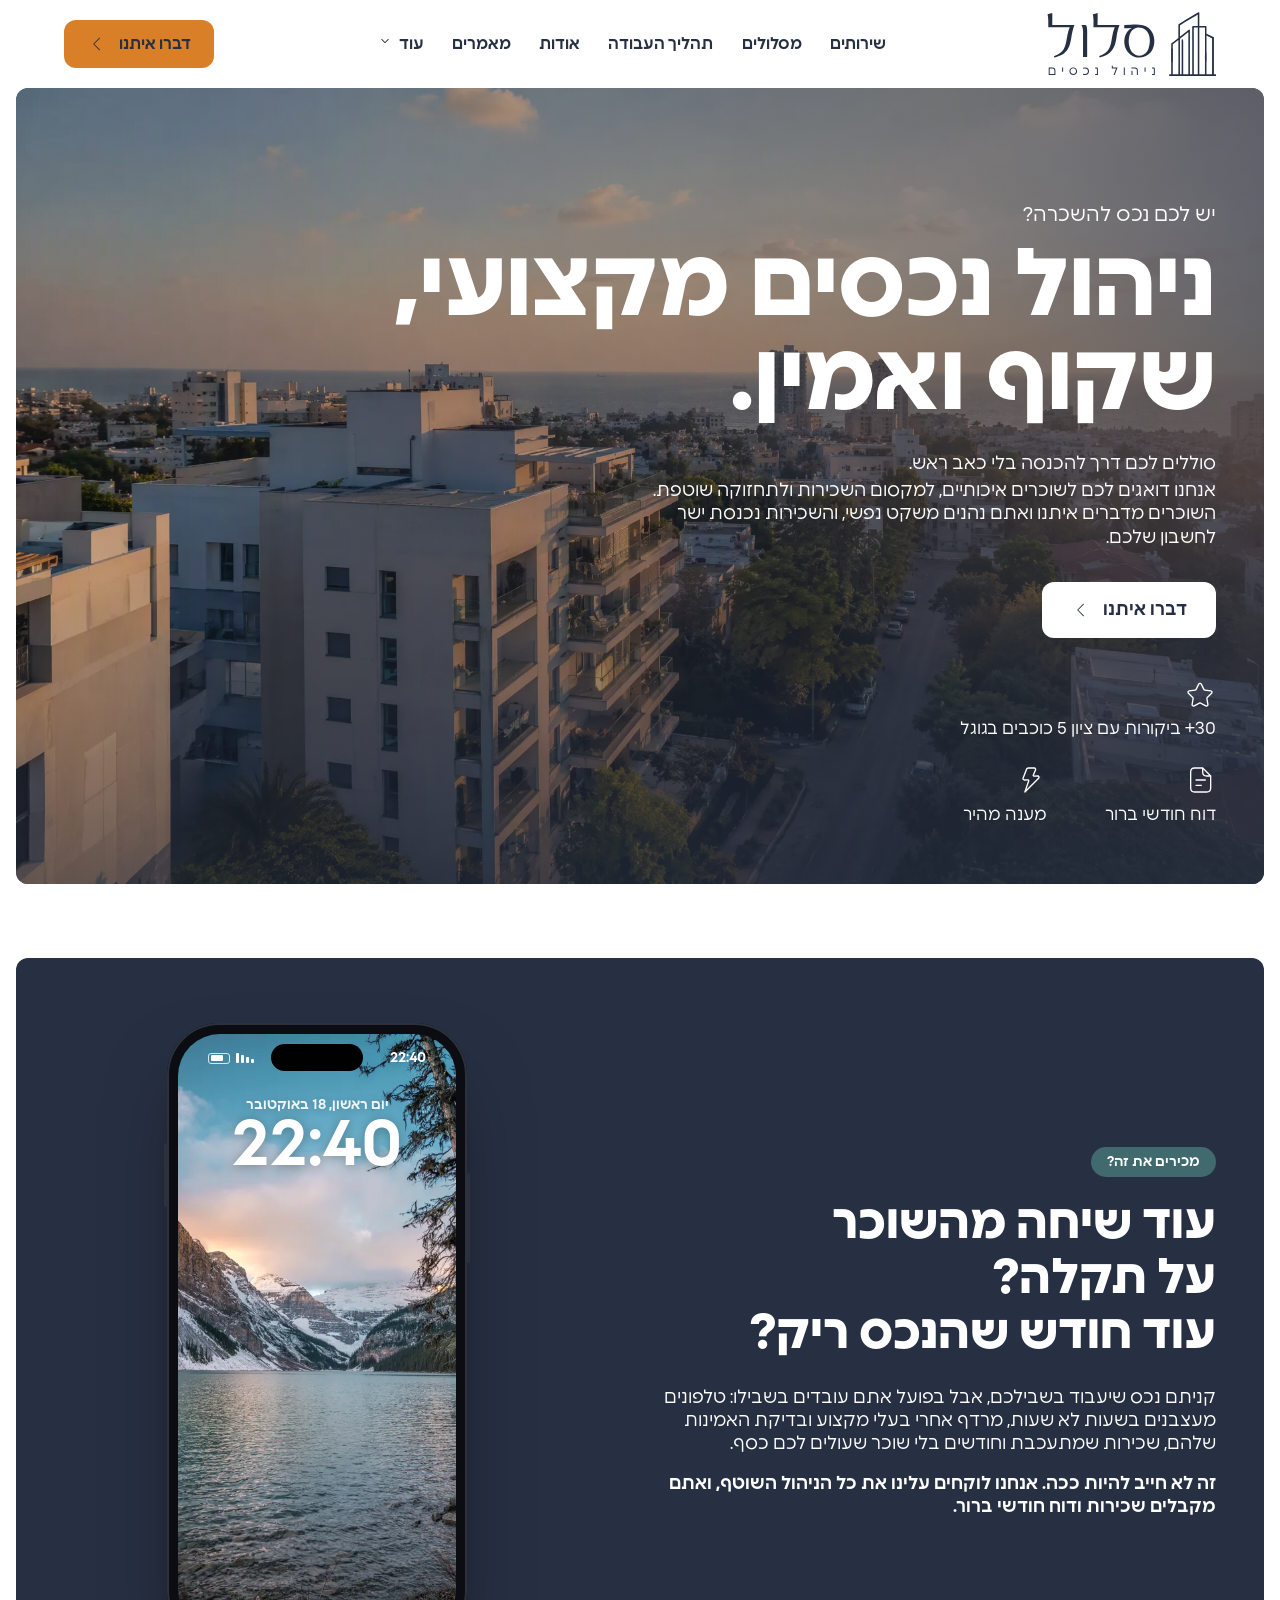
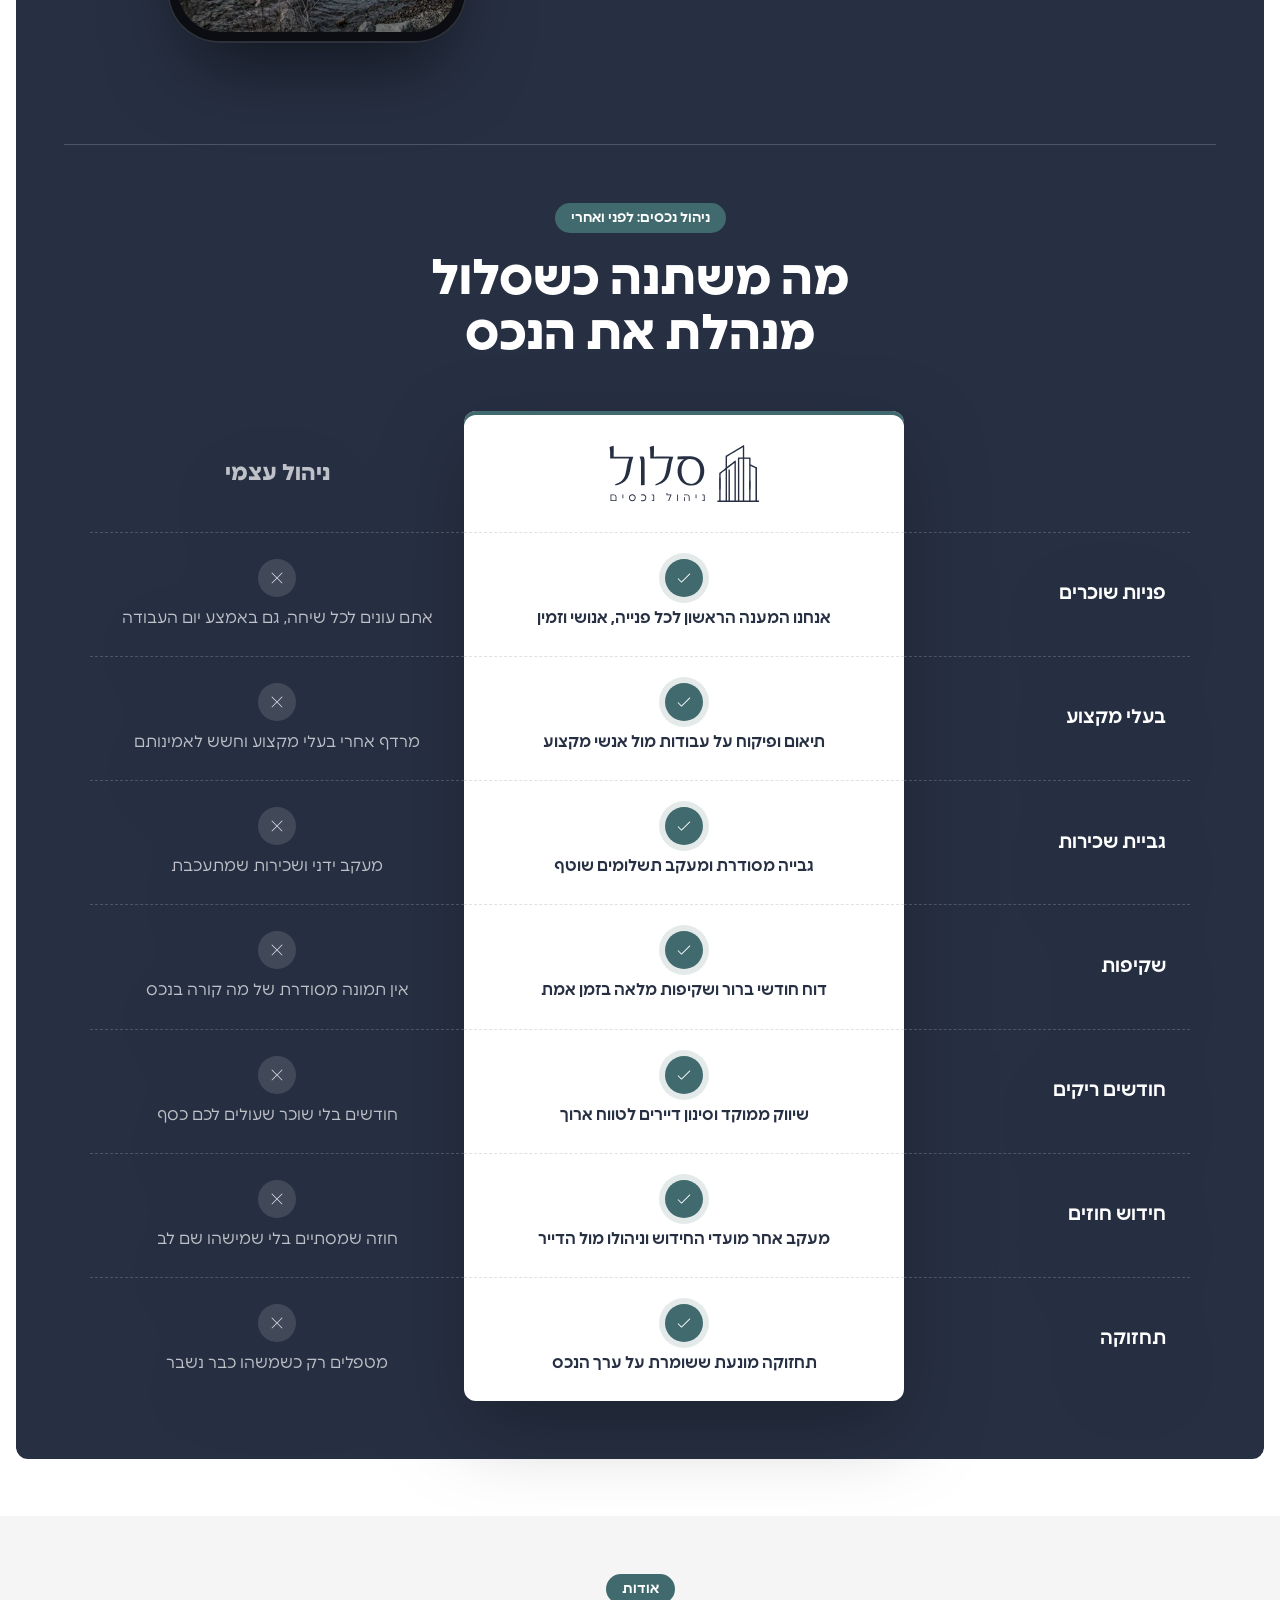
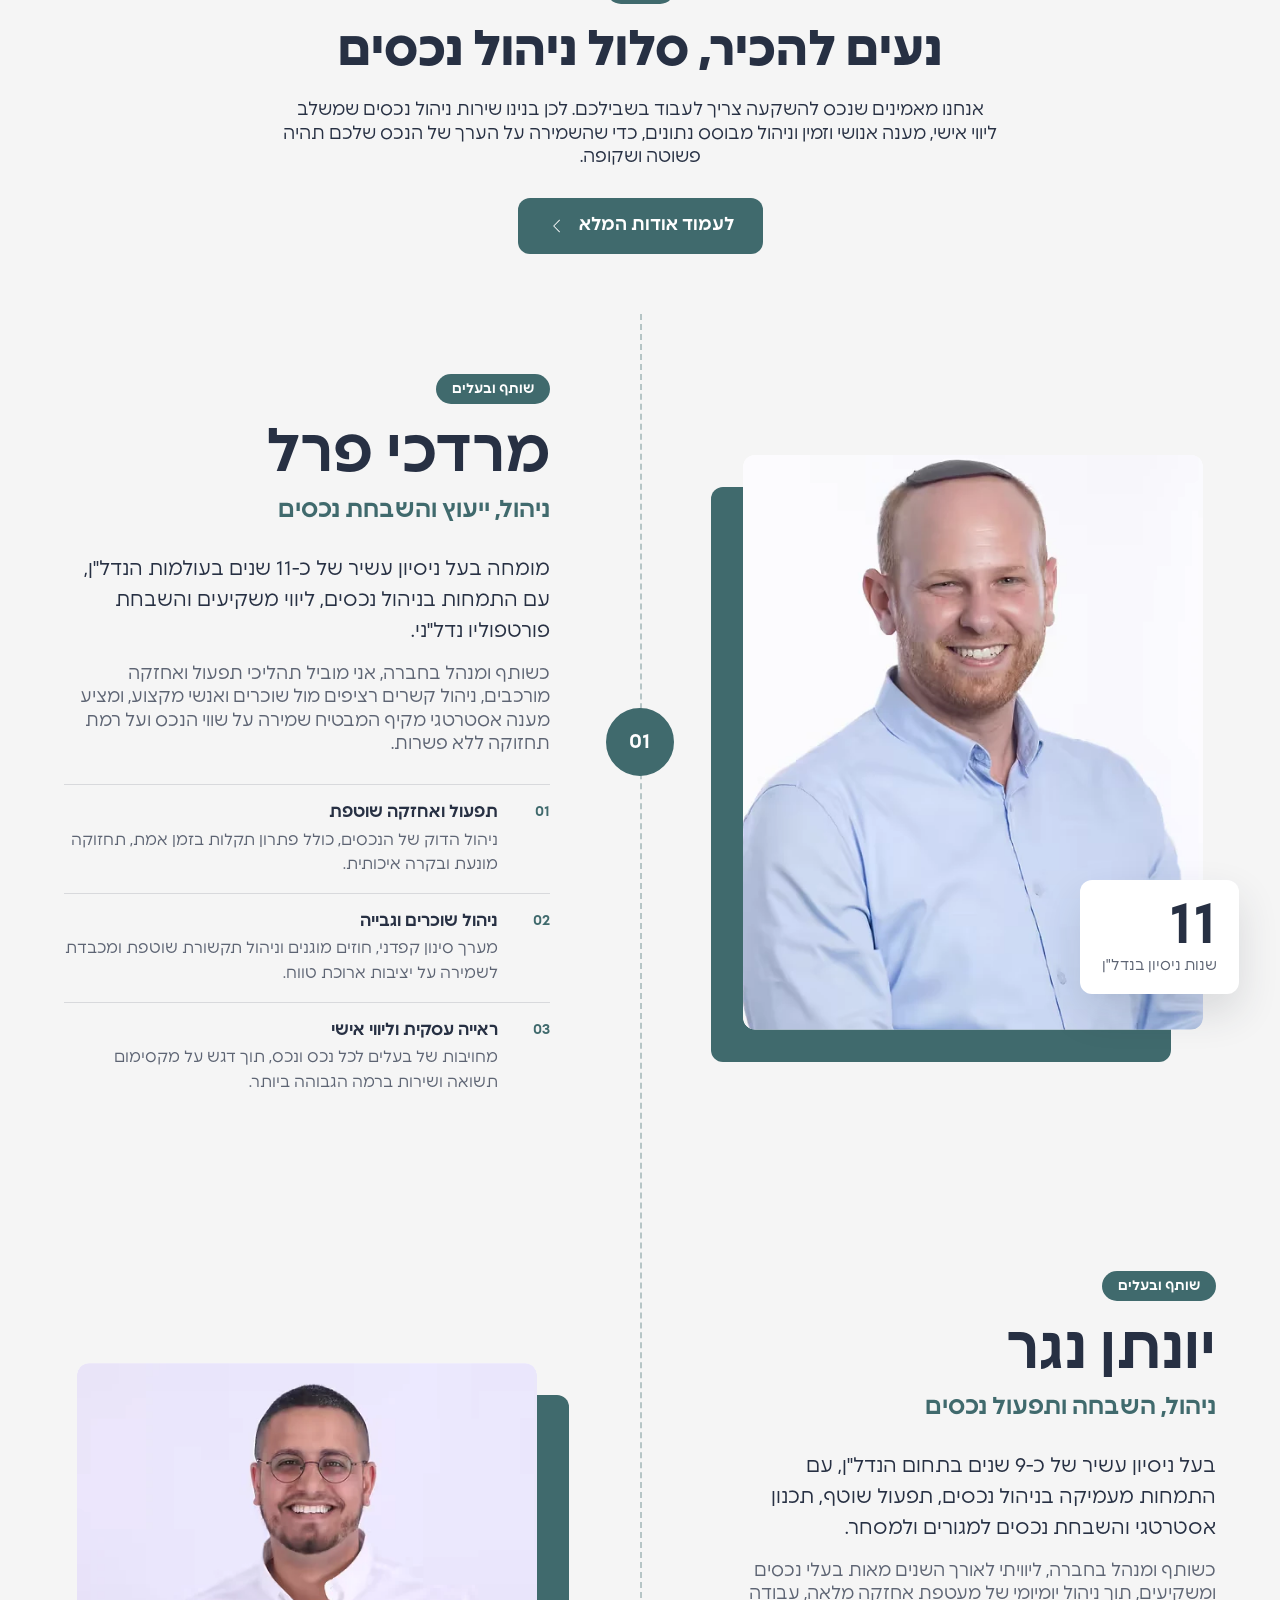
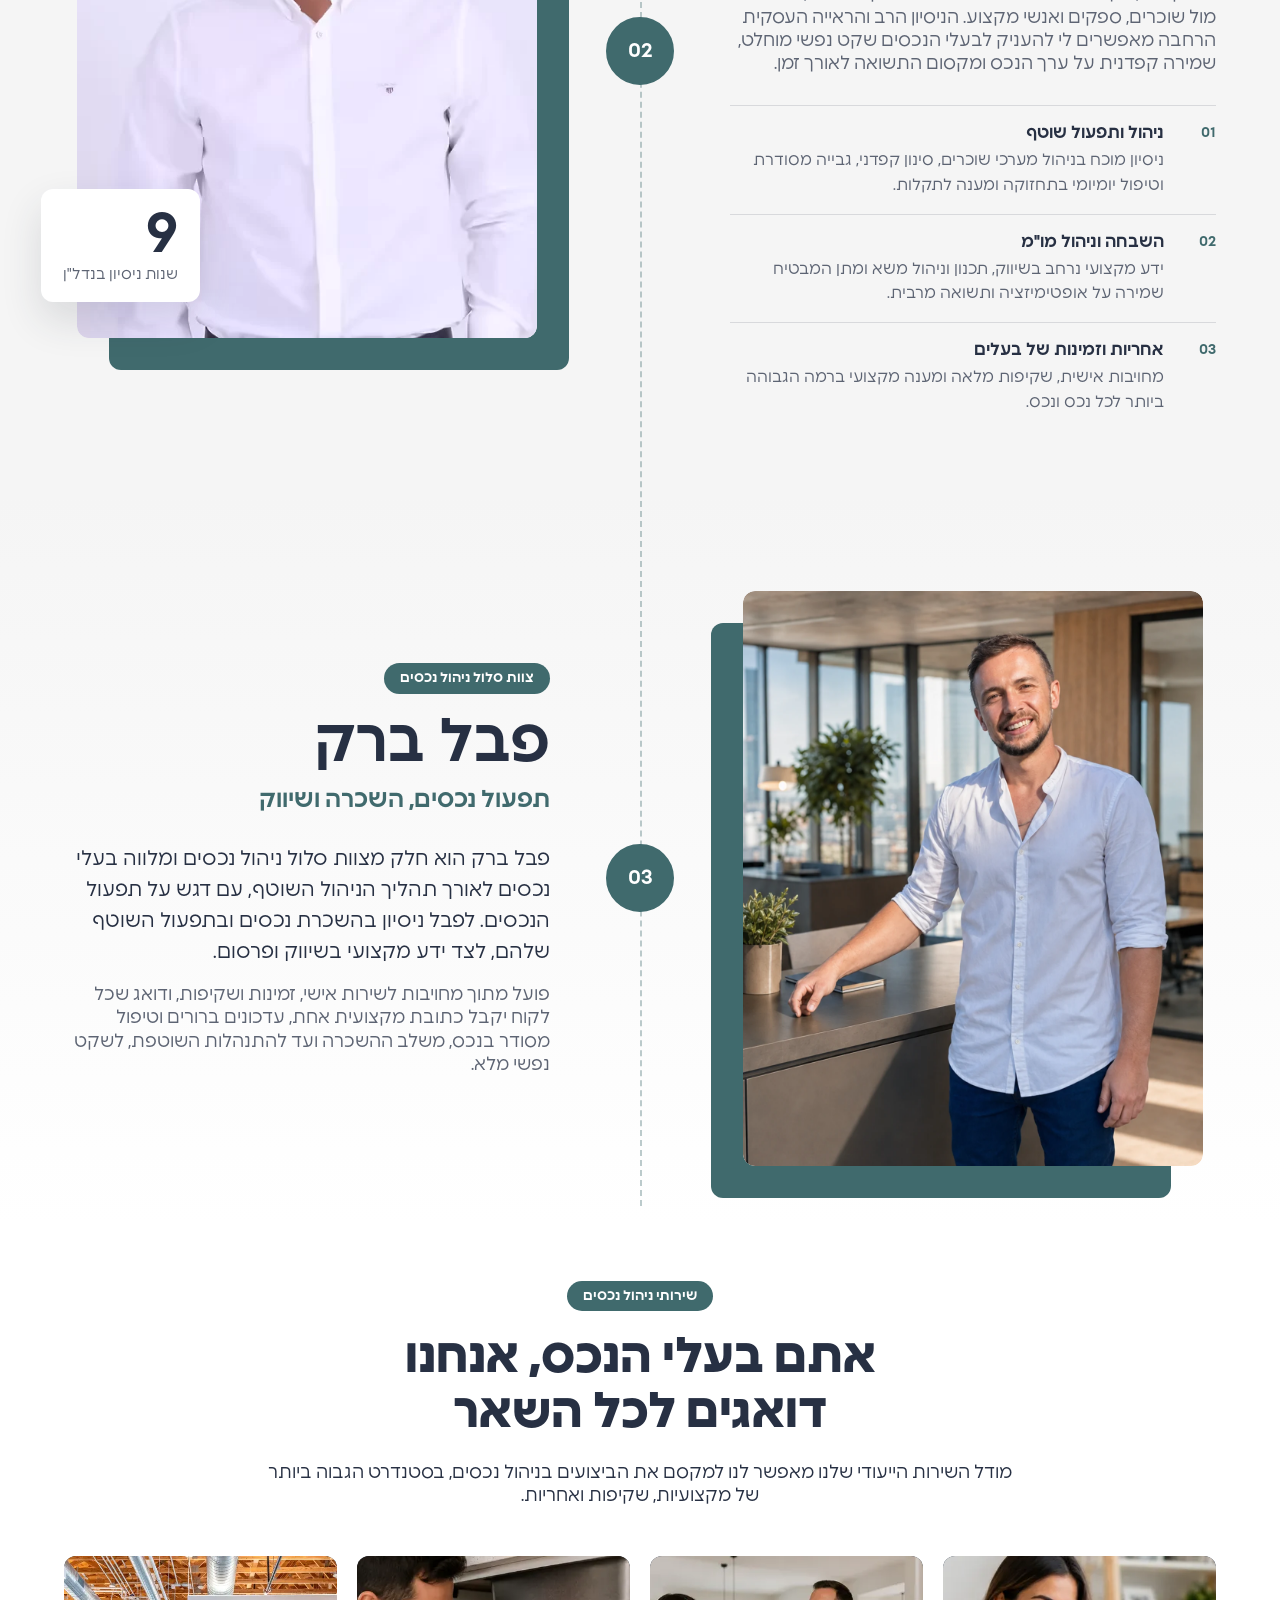
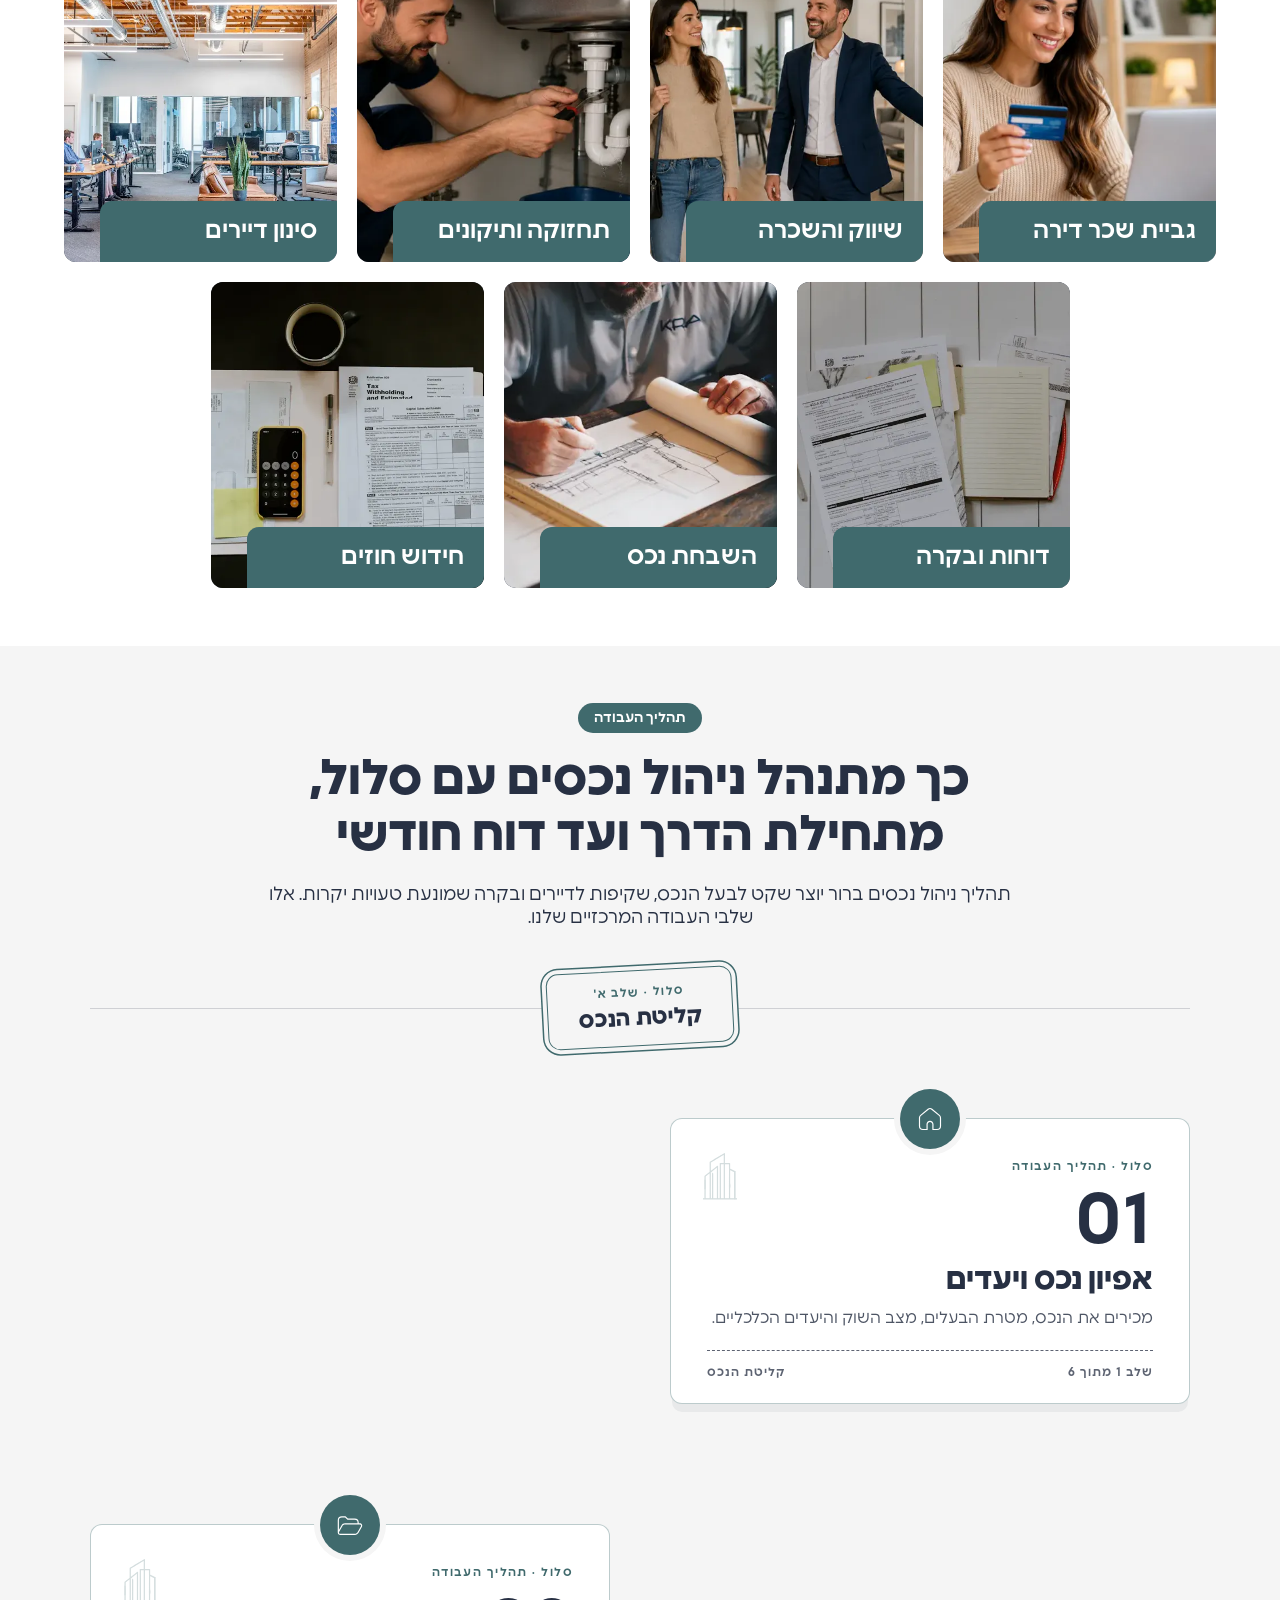
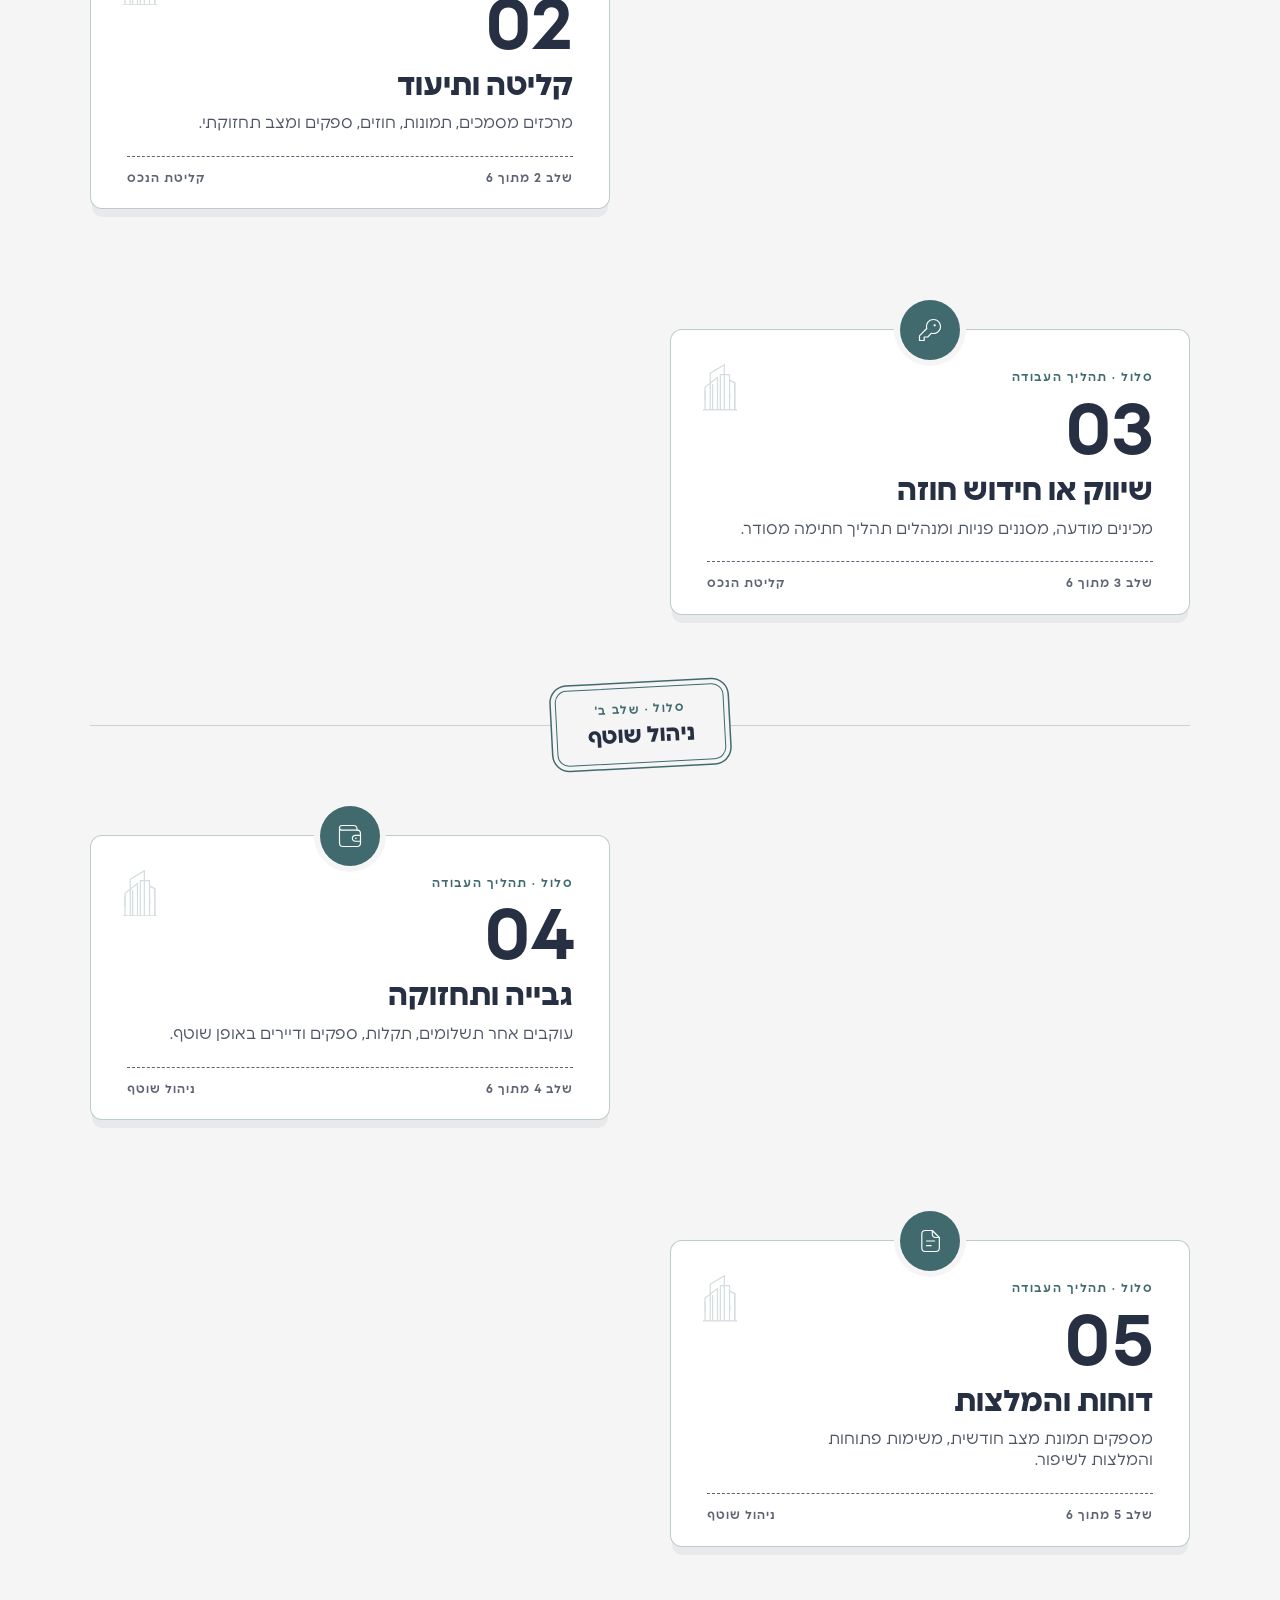
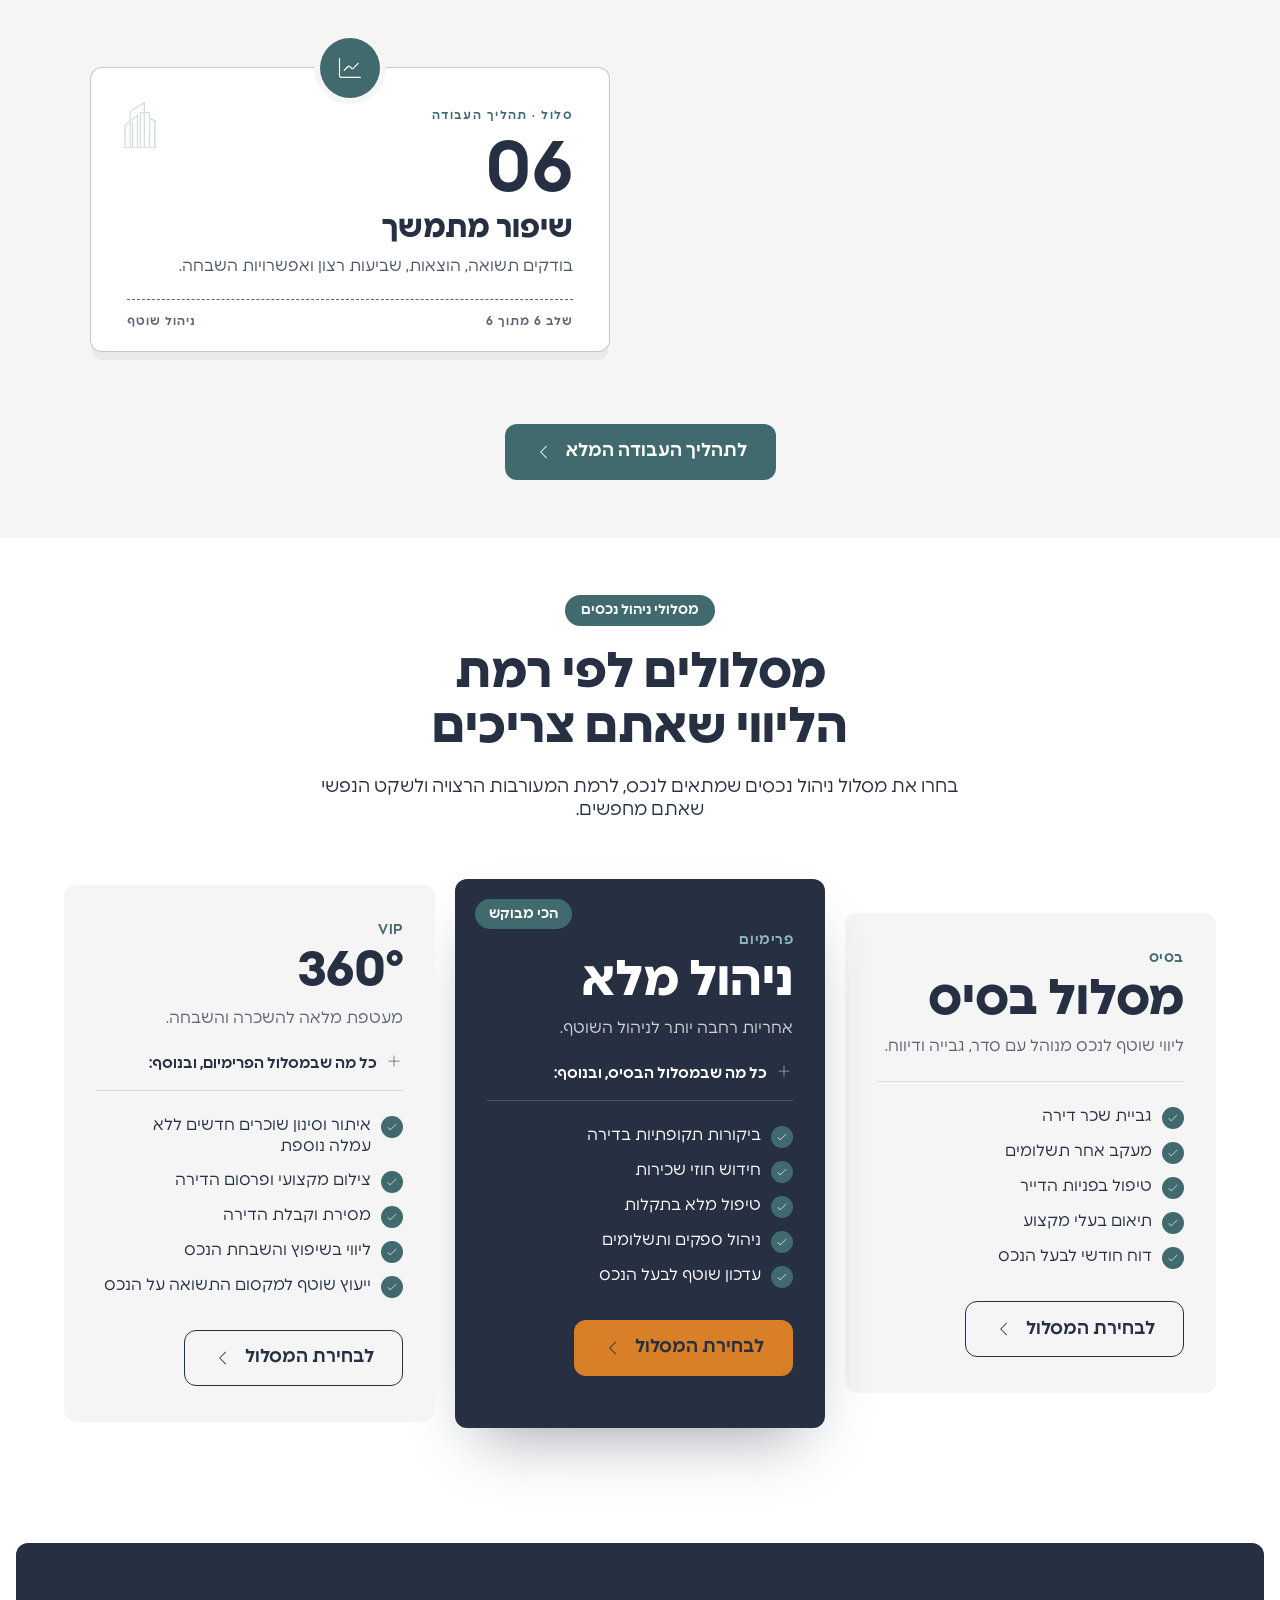
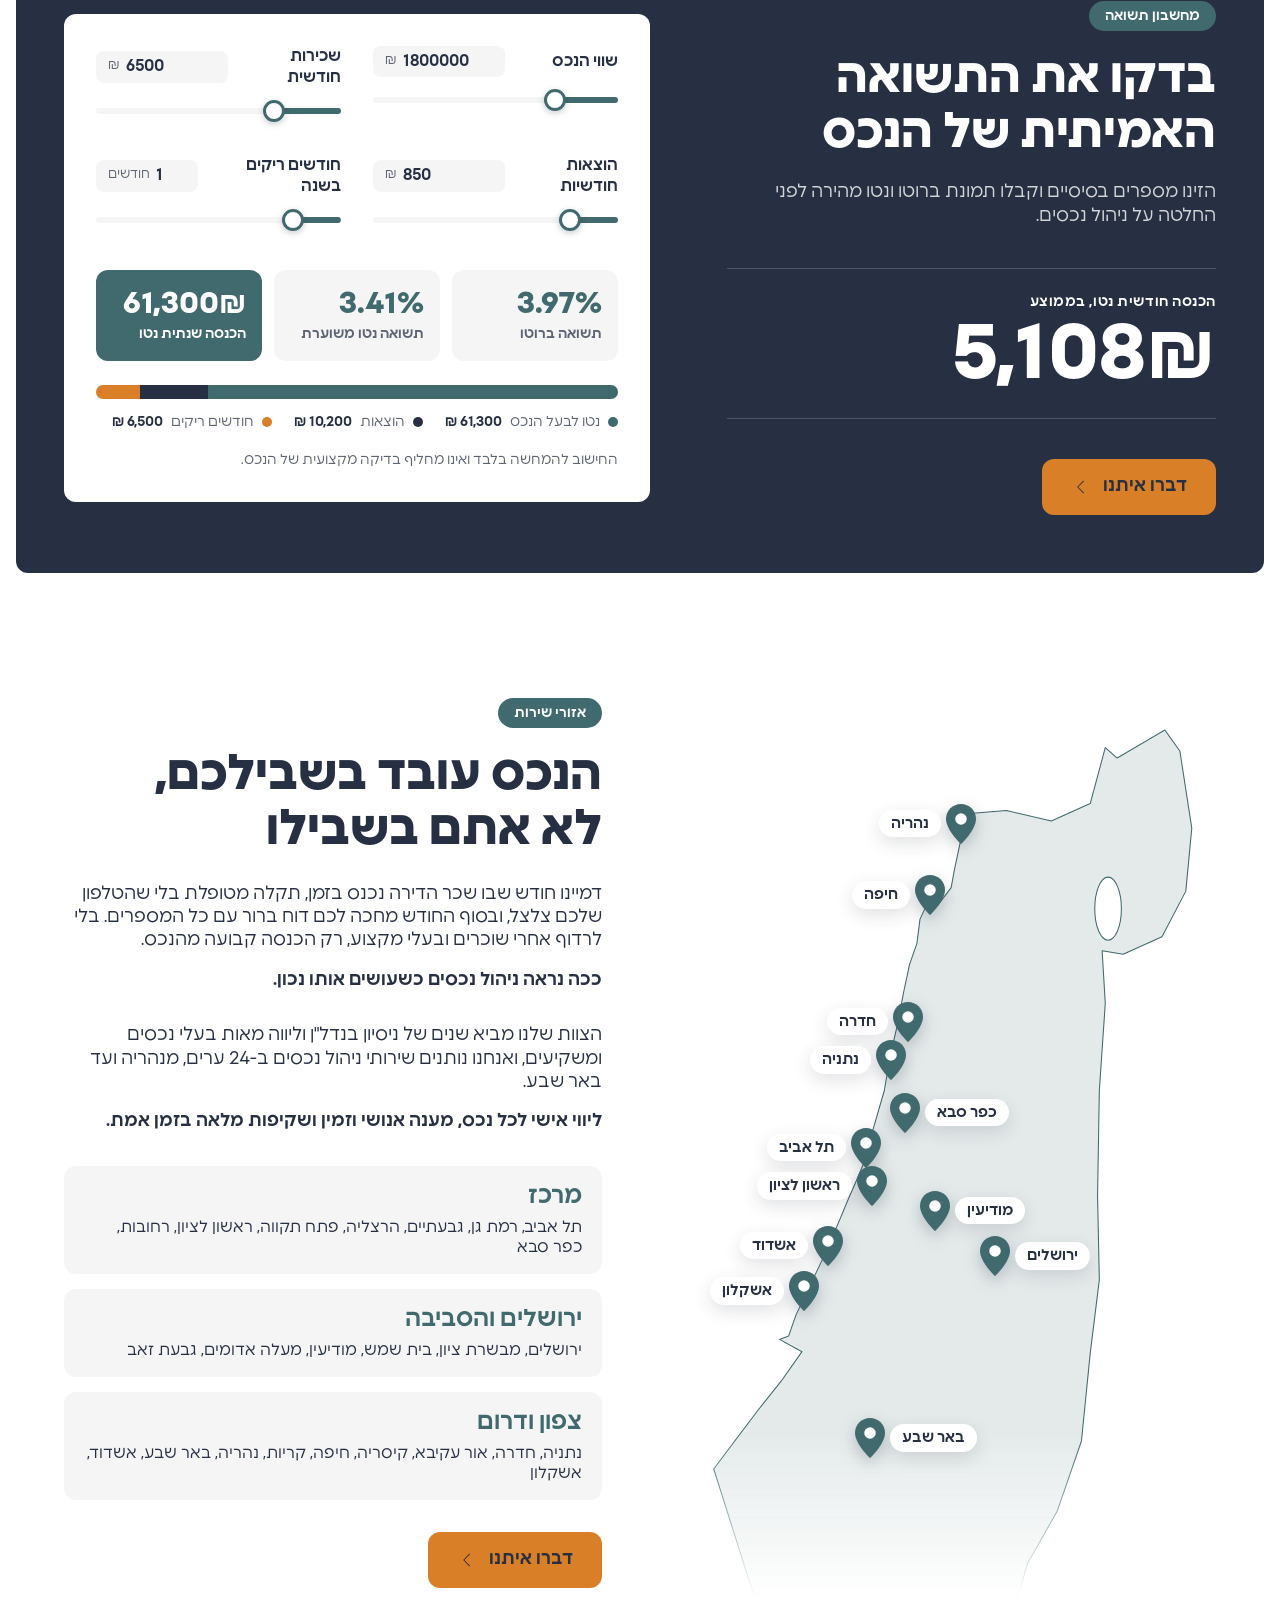
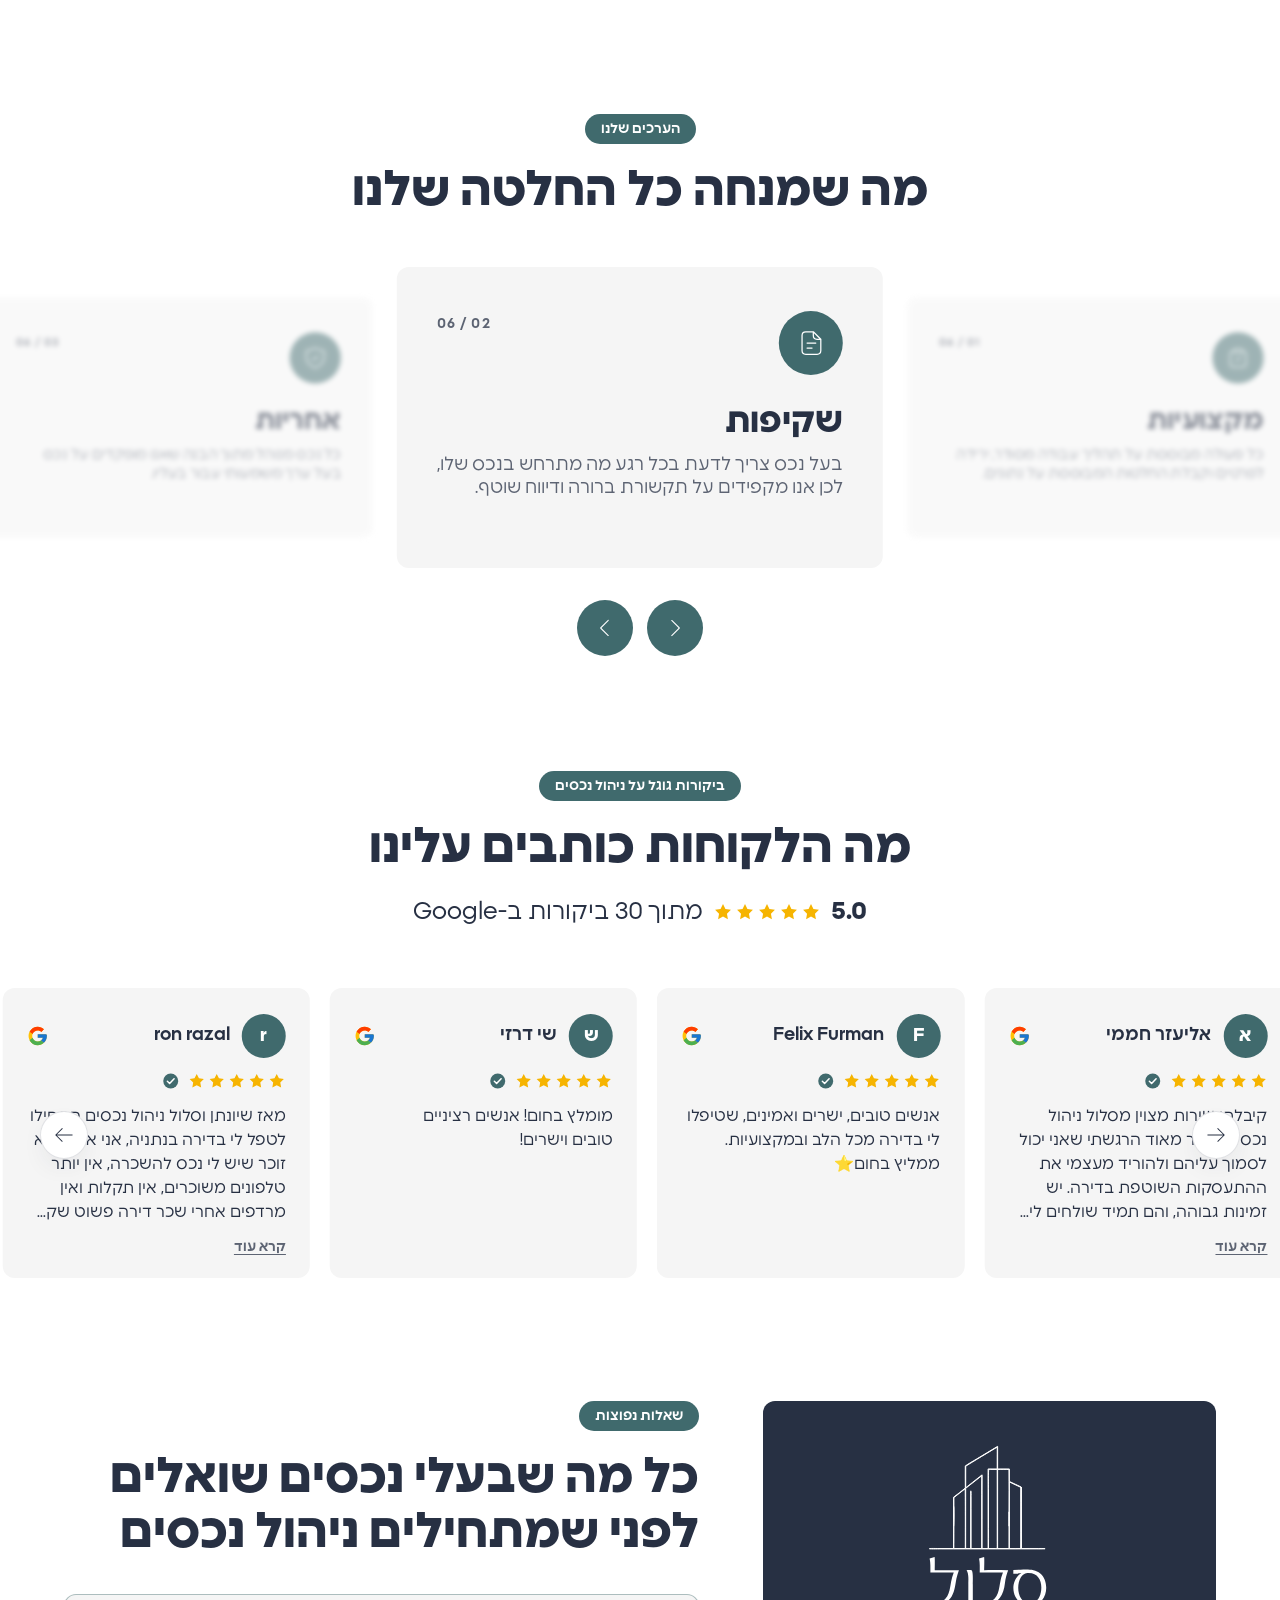
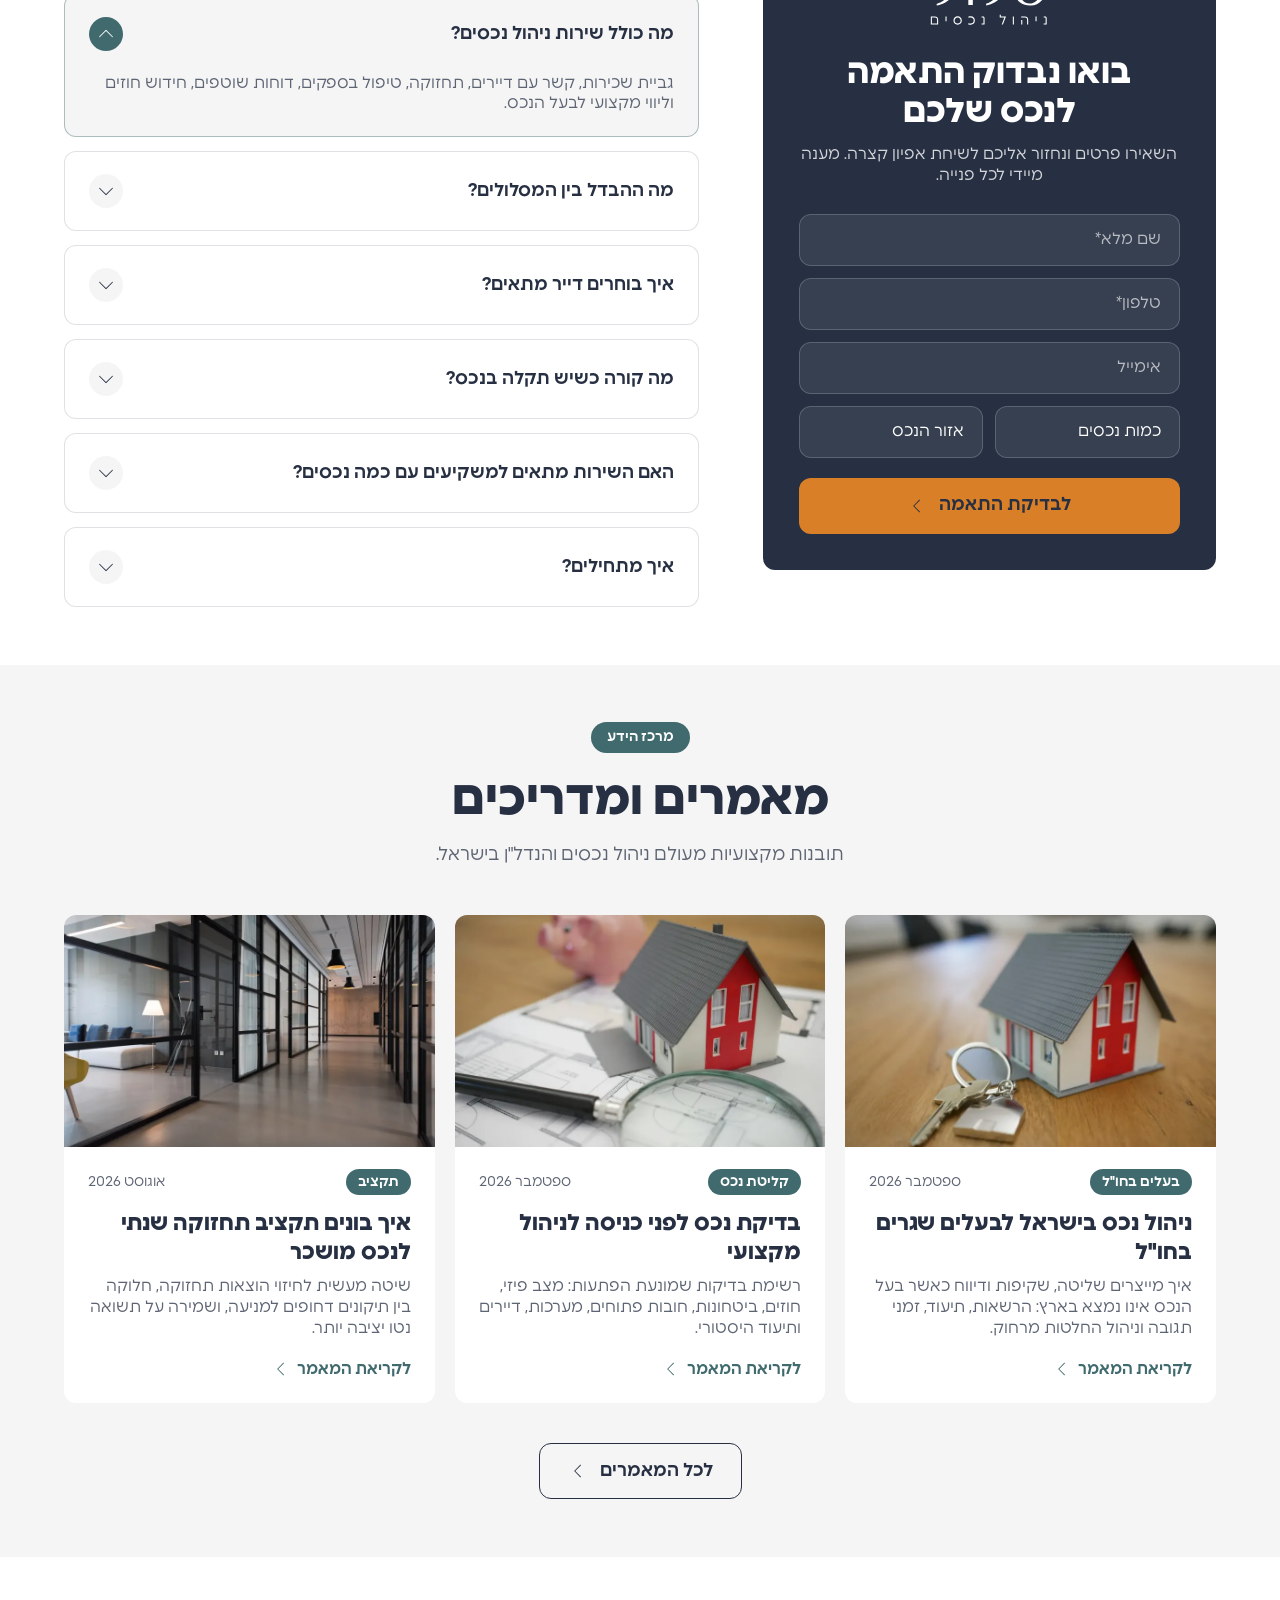
==== commit c0a32b64: "Team bios, Netanya address, single phone, copyright without year, owners abroad removed from menu Co" ====
--- a/index.html
+++ b/index.html
@@ -52,7 +52,6 @@
           <li><a href="/services/">שירותים</a></li>
           <li><a href="/plans/">מסלולים</a></li>
           <li><a href="/process/">תהליך העבודה</a></li>
-          <li><a href="/owners-abroad/">בעלי נכסים מחו"ל</a></li>
           <li><a href="/about/">אודות</a></li>
           <li><a href="/articles/">מאמרים</a></li>
           <li class="has-sub">
@@ -202,7 +201,7 @@
             <h3 class="crew__name">מרדכי פרל</h3>
             <p class="crew__focus">ניהול, ייעוץ והשבחת נכסים</p>
             <p class="crew__lead">מומחה בעל ניסיון עשיר של כ-11 שנים בעולמות הנדל"ן, עם התמחות בניהול נכסים, ליווי משקיעים והשבחת פורטפוליו נדל"ני.</p>
-            <p>כשותף ומנהל בחברה, אני מוביל תהליכי תפעול ואחזקה מורכבים, ניהול קשרים רציפים מול שוכרים וספקים, ומציע מענה אסטרטגי מקיף המבטיח שמירה על שווי הנכס ועל רמת תחזוקה ללא פשרות.</p>
+            <p>כשותף ומנהל בחברה, אני מוביל תהליכי תפעול ואחזקה מורכבים, ניהול קשרים רציפים מול שוכרים ואנשי מקצוע, ומציע מענה אסטרטגי מקיף המבטיח שמירה על שווי הנכס ועל רמת תחזוקה ללא פשרות.</p>
             <ul class="crew__points"><li><strong>תפעול ואחזקה שוטפת</strong><span>ניהול הדוק של הנכסים, כולל פתרון תקלות בזמן אמת, תחזוקה מונעת ובקרה איכותית.</span></li><li><strong>ניהול שוכרים וגבייה</strong><span>מערך סינון קפדני, חוזים מוגנים וניהול תקשורת שוטפת ומכבדת לשמירה על יציבות ארוכת טווח.</span></li><li><strong>ראייה עסקית וליווי אישי</strong><span>מחויבות של בעלים לכל נכס ונכס, תוך דגש על מקסימום תשואה ושירות ברמה הגבוהה ביותר.</span></li></ul>
           </article>
         </li>
@@ -230,8 +229,8 @@
           <article class="crew__body">
             <p class="crew__role">צוות סלול ניהול נכסים</p>
             <h3 class="crew__name">פבל ברק</h3>
-            <p class="crew__focus">תיווך, השכרת נכסים ושיווק</p>
-            <p class="crew__lead">פבל ברק הוא חלק מצוות סלול ניהול נכסים ומלווה בעלי נכסים לאורך תהליך הניהול השוטף. לפבל ניסיון בתיווך והשכרת נכסים, לצד ידע מקצועי בשיווק ופרסום.</p>
+            <p class="crew__focus">תפעול נכסים, השכרה ושיווק</p>
+            <p class="crew__lead">פבל ברק הוא חלק מצוות סלול ניהול נכסים ומלווה בעלי נכסים לאורך תהליך הניהול השוטף, עם דגש על תפעול הנכסים. לפבל ניסיון בהשכרת נכסים ובתפעול השוטף שלהם, לצד ידע מקצועי בשיווק ופרסום.</p>
             <p>פועל מתוך מחויבות לשירות אישי, זמינות ושקיפות, ודואג שכל לקוח יקבל כתובת מקצועית אחת, עדכונים ברורים וטיפול מסודר בנכס, משלב ההשכרה ועד להתנהלות השוטפת, לשקט נפשי מלא.</p>
             
           </article>
@@ -896,8 +895,8 @@
         </div>
 
         <address class="footer__contact">
-          <p>גזית 7, קומה 3, פתח תקווה</p>
-          <p>טלפון: <a href="tel:+972504545900" dir="ltr">050-4545900</a> · <a href="tel:+972509372272" dir="ltr">050-9372272</a></p>
+          <p>בני ברמן 2, נתניה</p>
+          <p>טלפון: <a href="tel:+972504545900" dir="ltr">050-4545900</a></p>
           <p>מייל: <a href="mailto:yonatannagar1234@gmail.com">yonatannagar1234@gmail.com</a></p>
         </address>
       </div>
@@ -906,7 +905,7 @@
     <div class="footer__bar">
       <p><a href="/privacy/">מדיניות פרטיות</a> · <a href="/accessibility/">הצהרת נגישות</a> · <a href="/sitemap/">מפת אתר</a> · <a href="/terms/">תקנון האתר</a></p>
       <p class="footer__credit">קידום אתרים אורגני - TZD SEO</p>
-      <p>כל הזכויות שמורות לסלול ניהול נכסים © 2026</p>
+      <p>כל הזכויות שמורות לסלול ניהול נכסים ©</p>
     </div>
   </footer>
 </body>
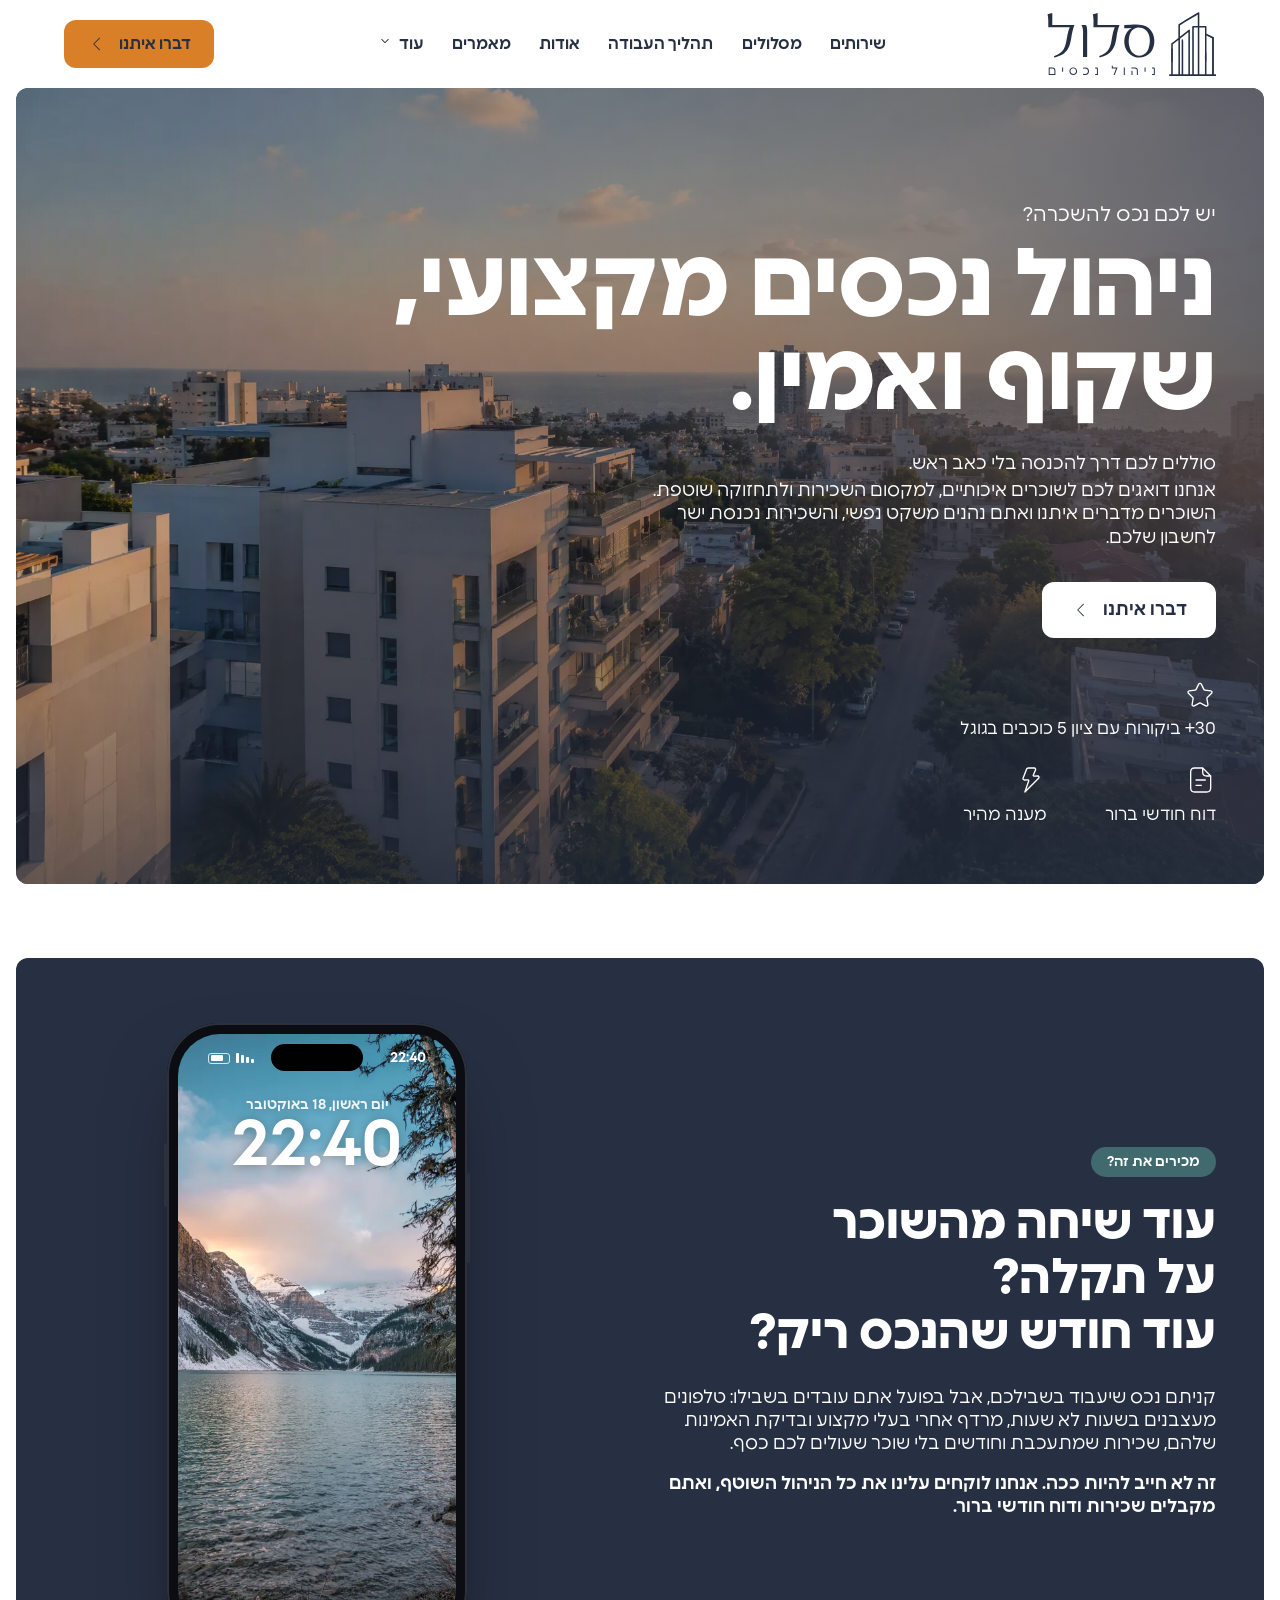
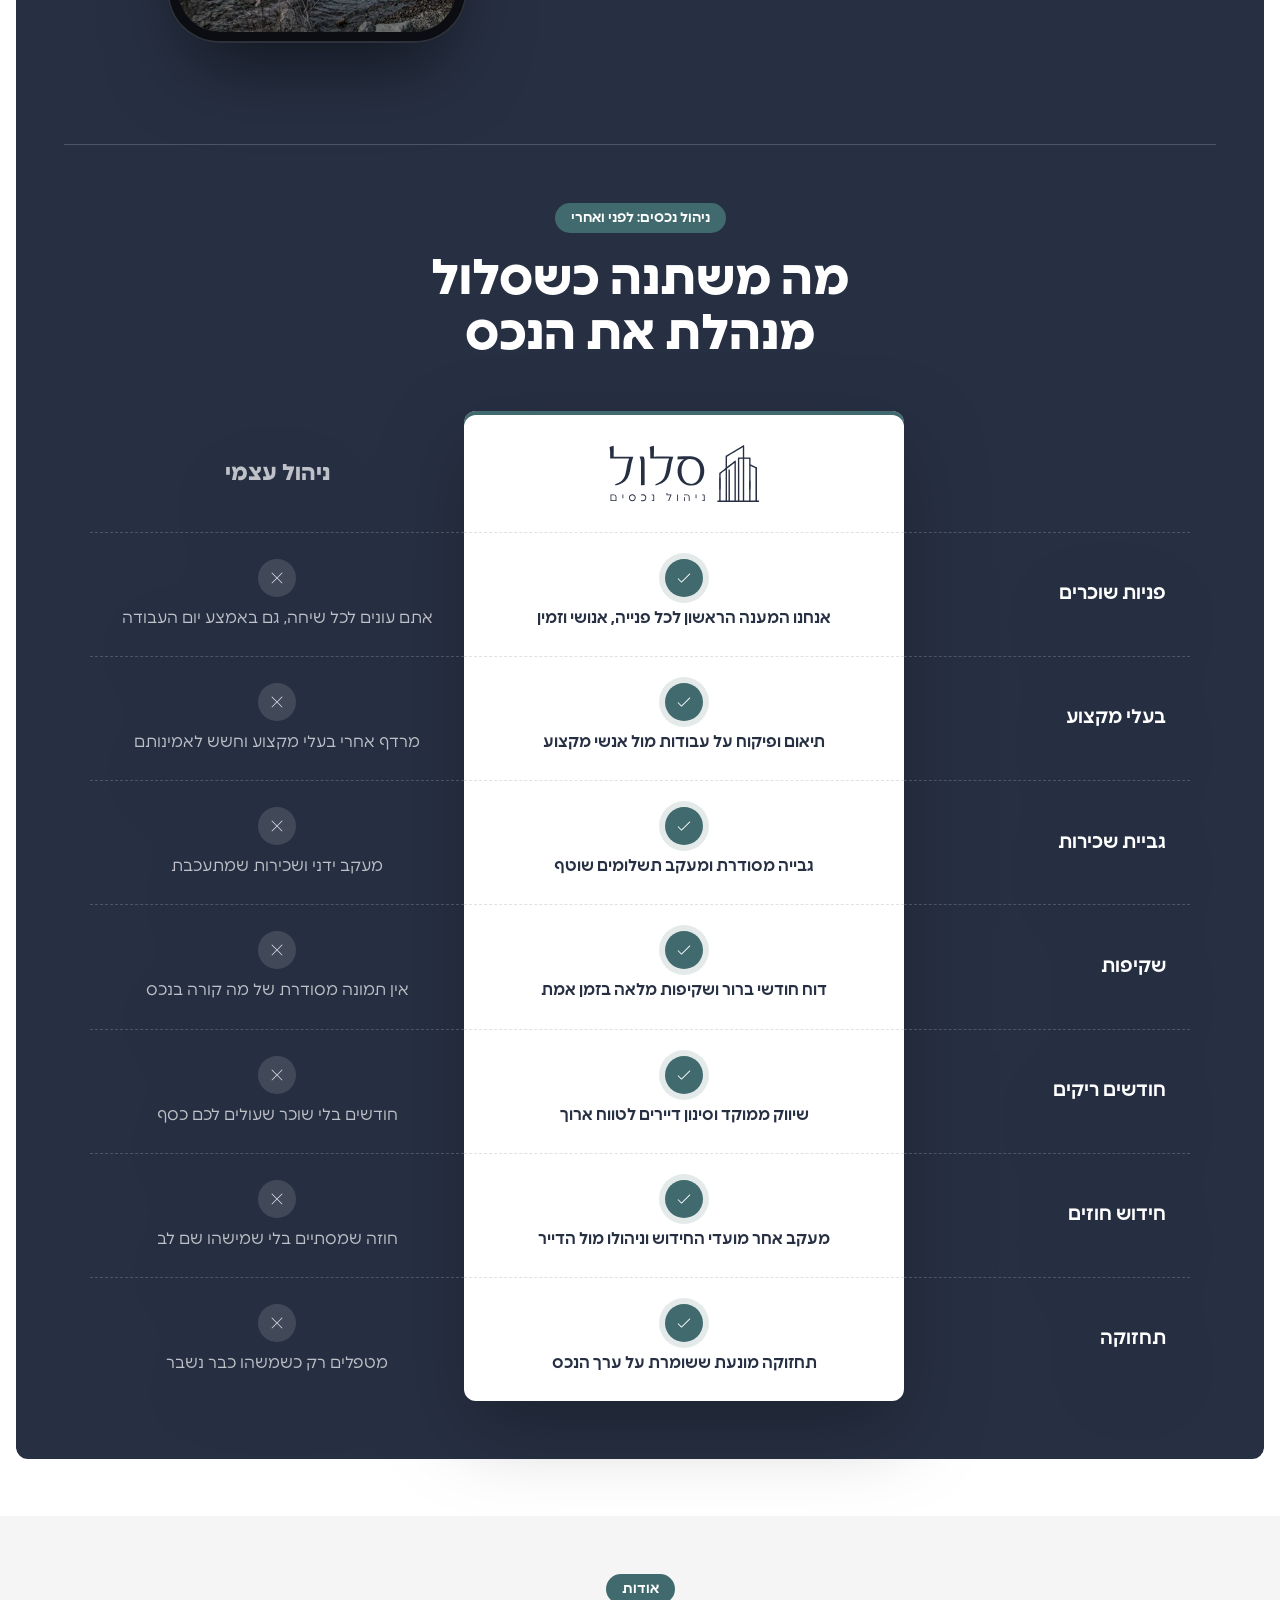
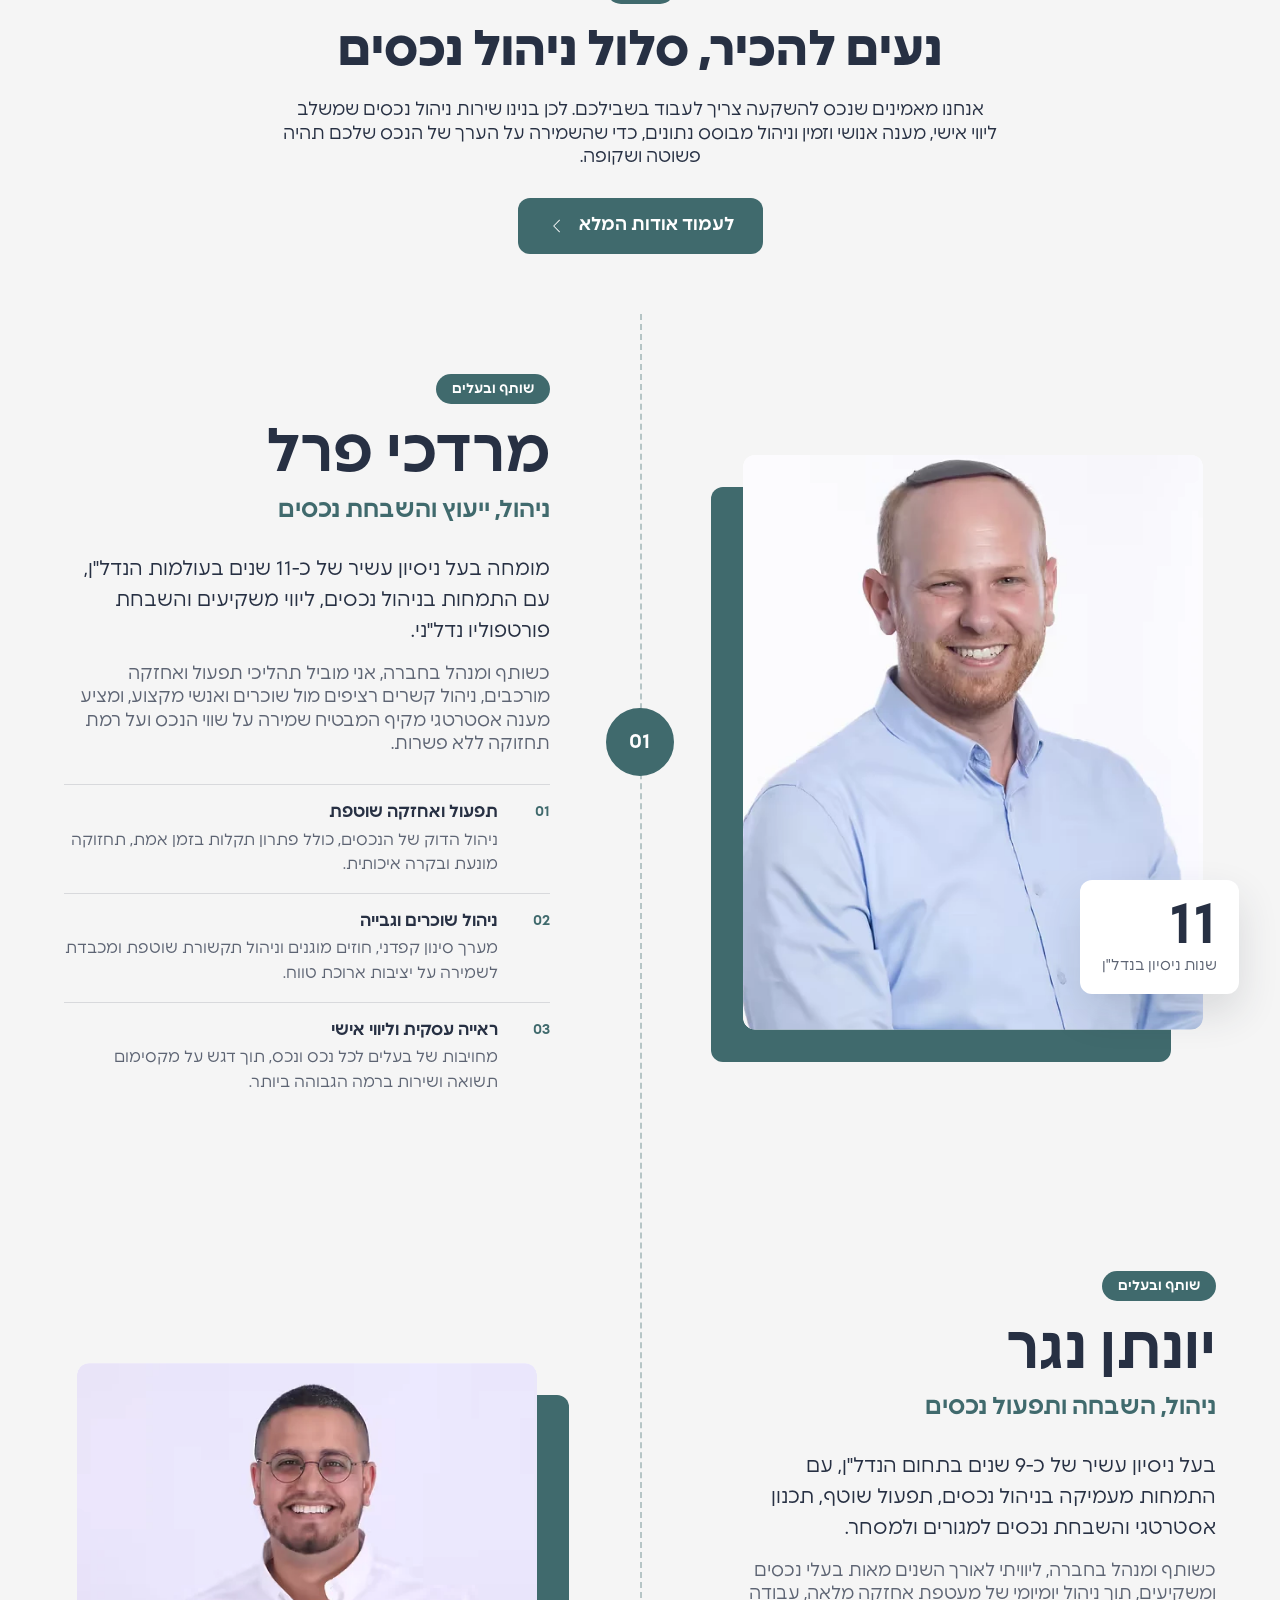
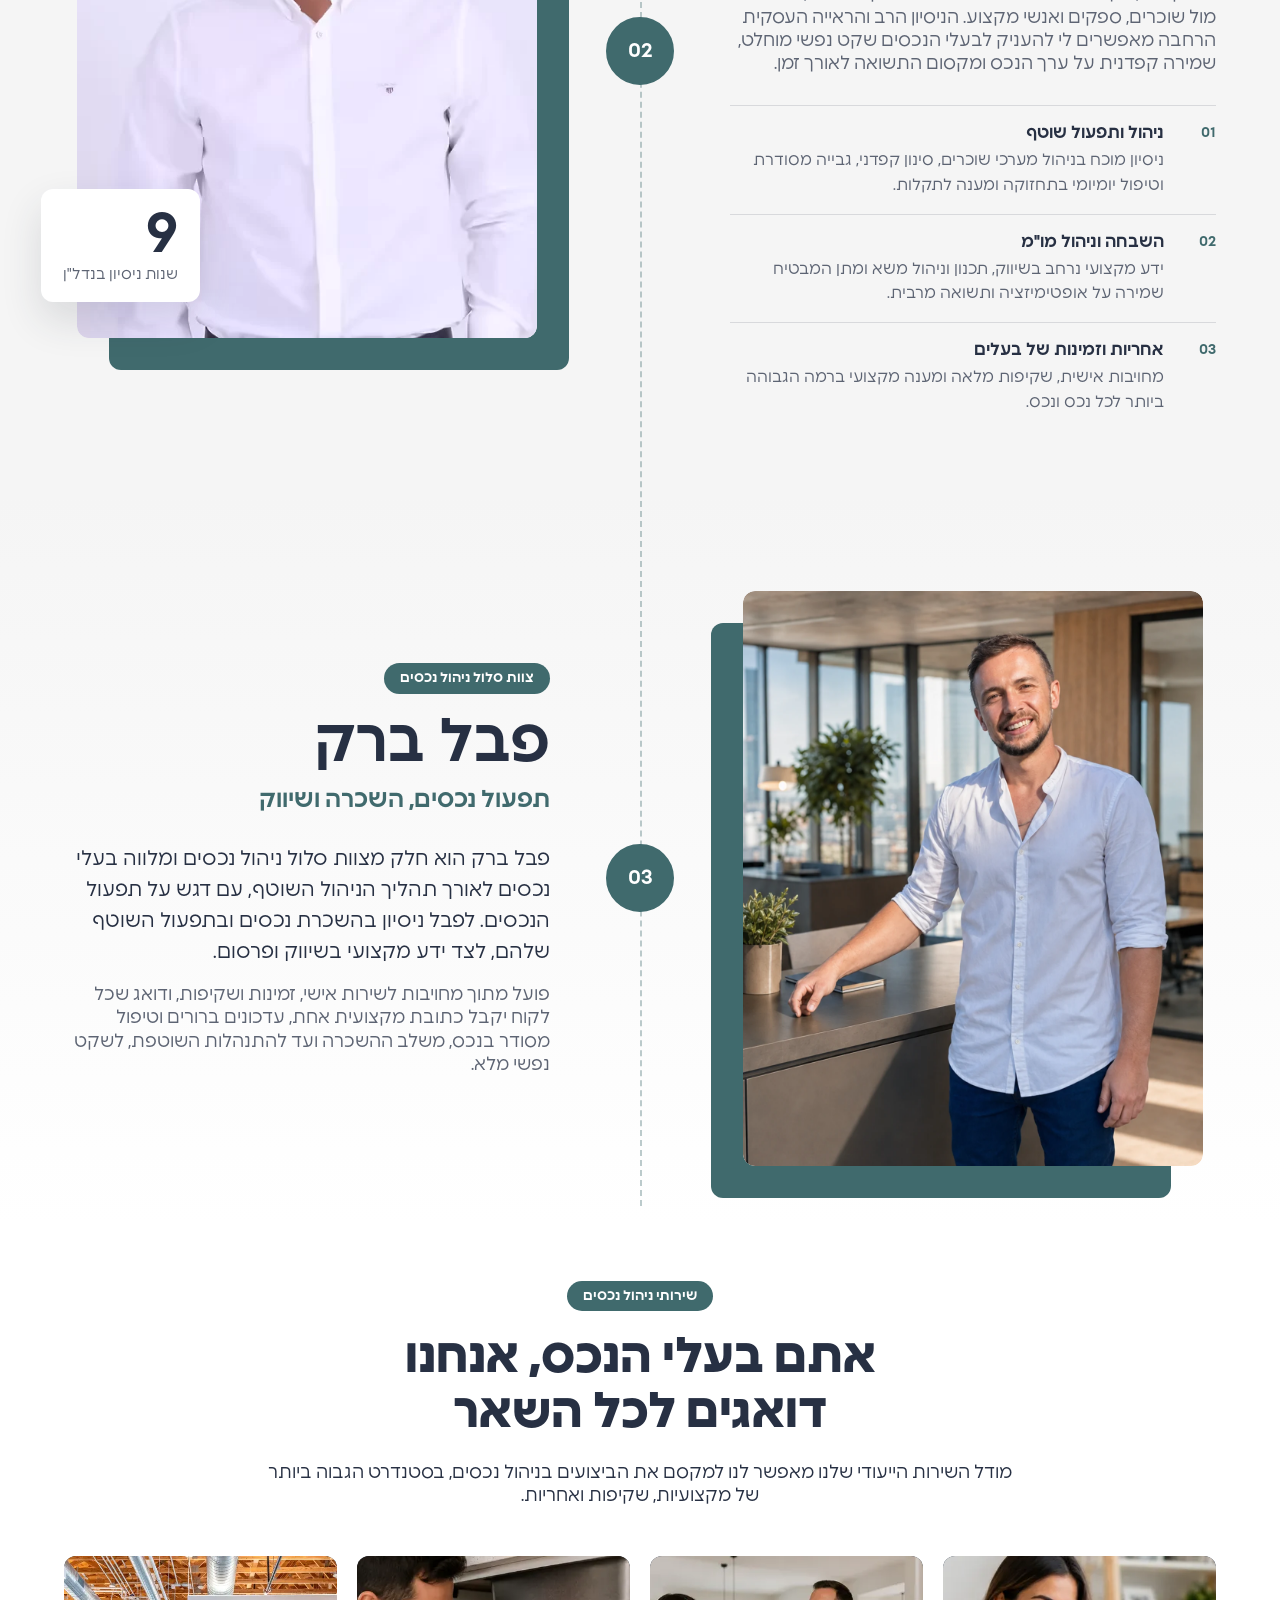
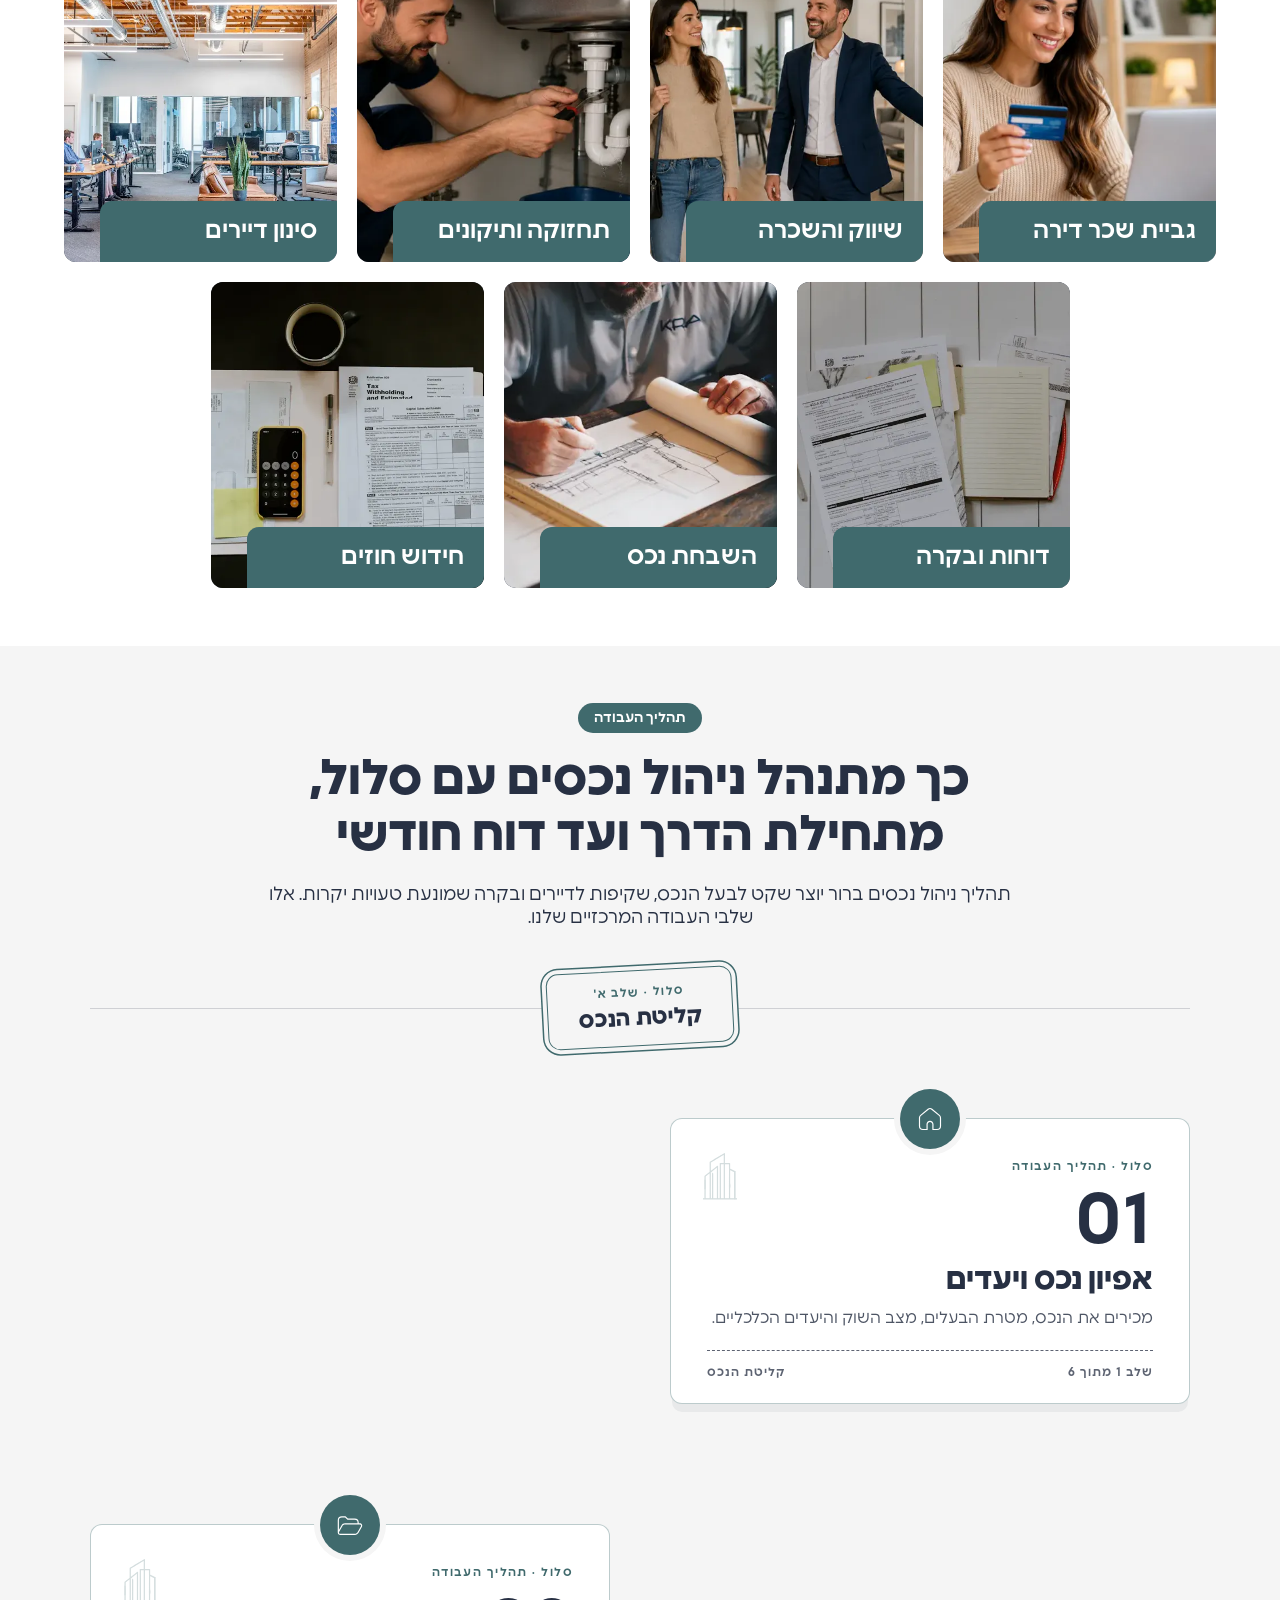
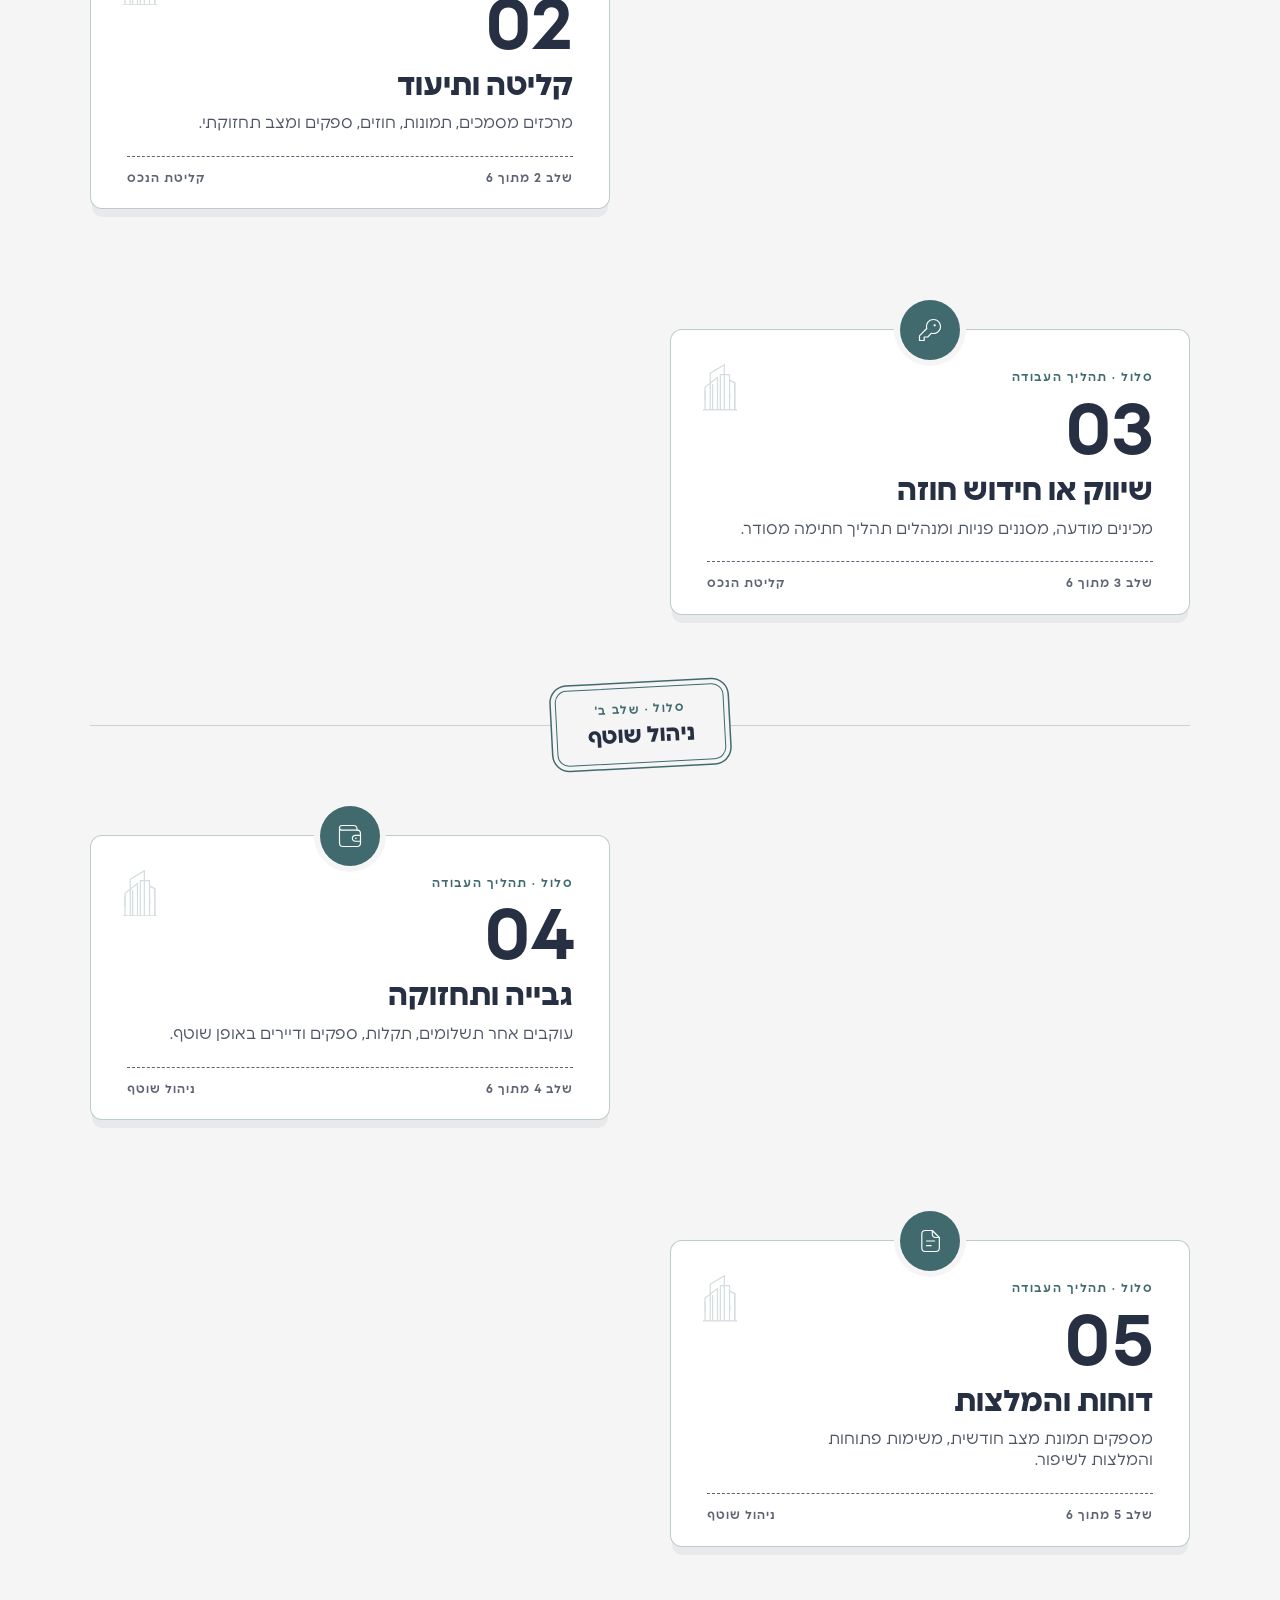
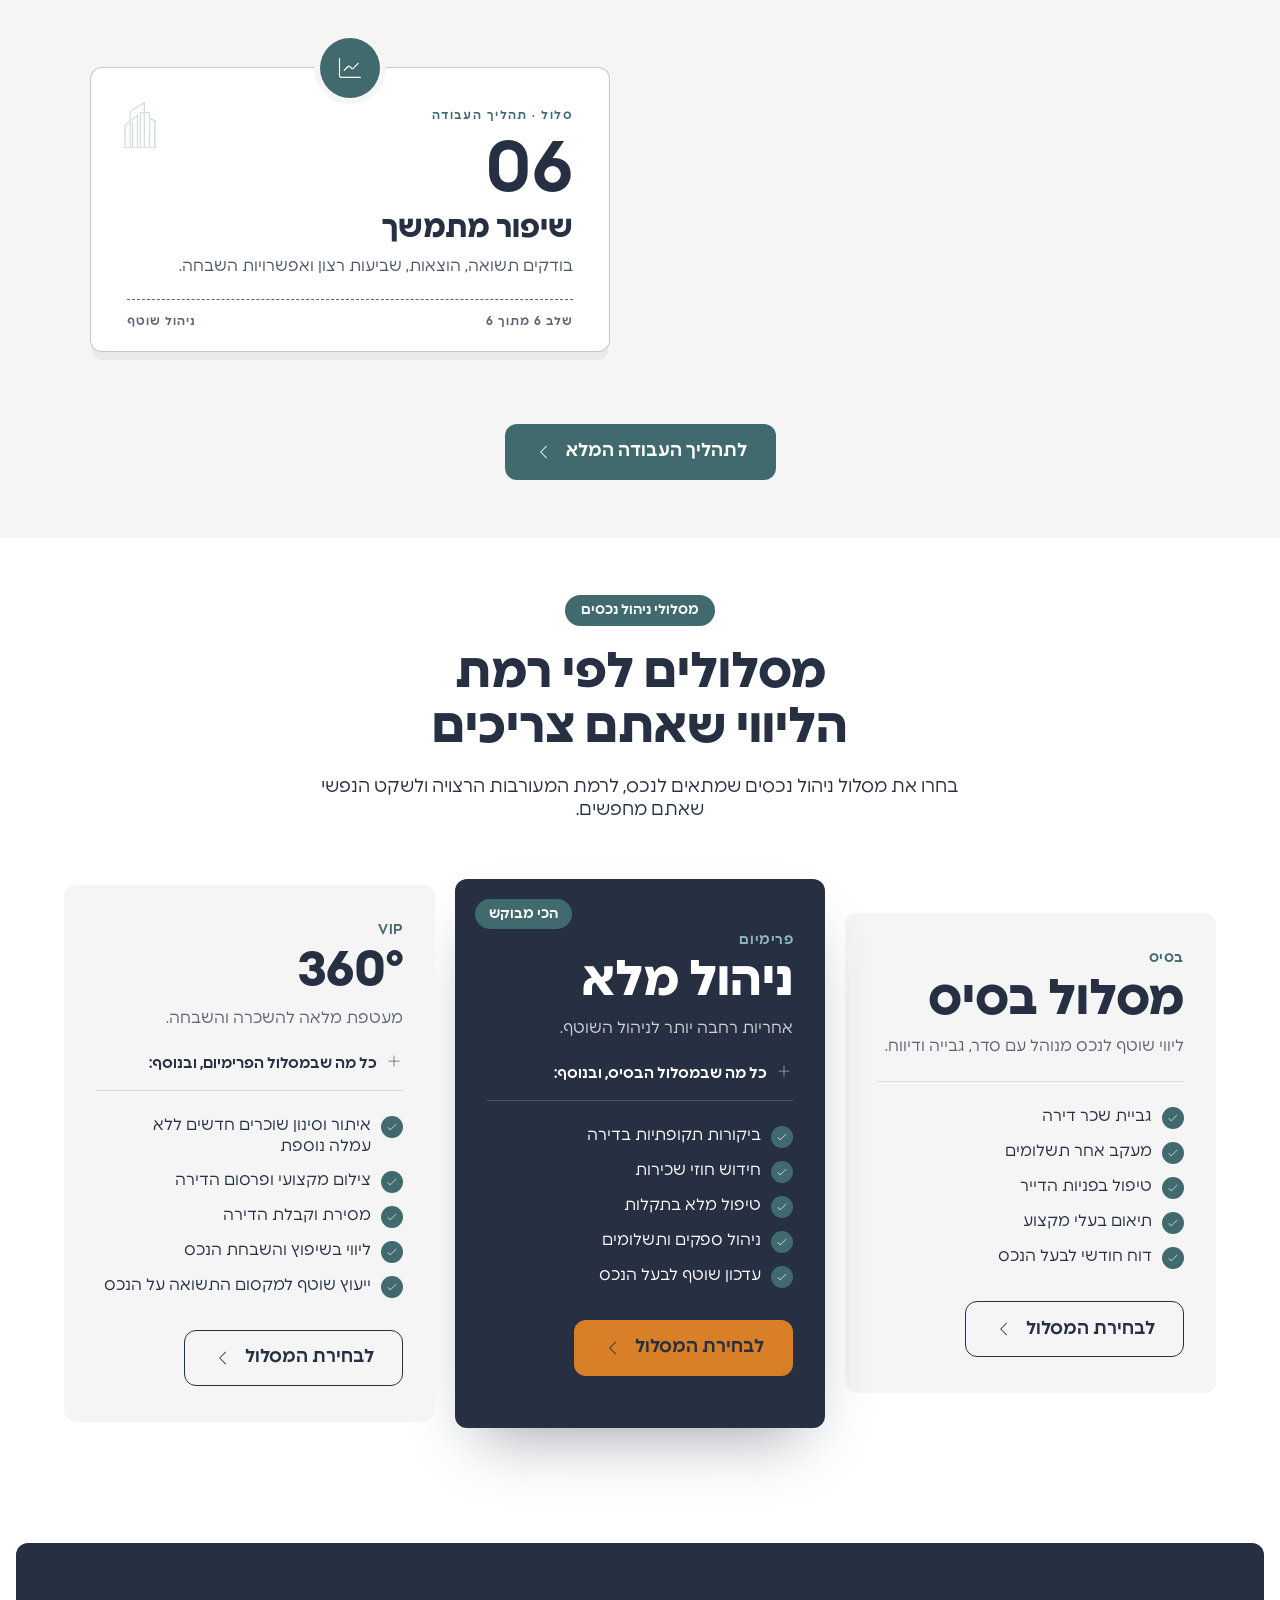
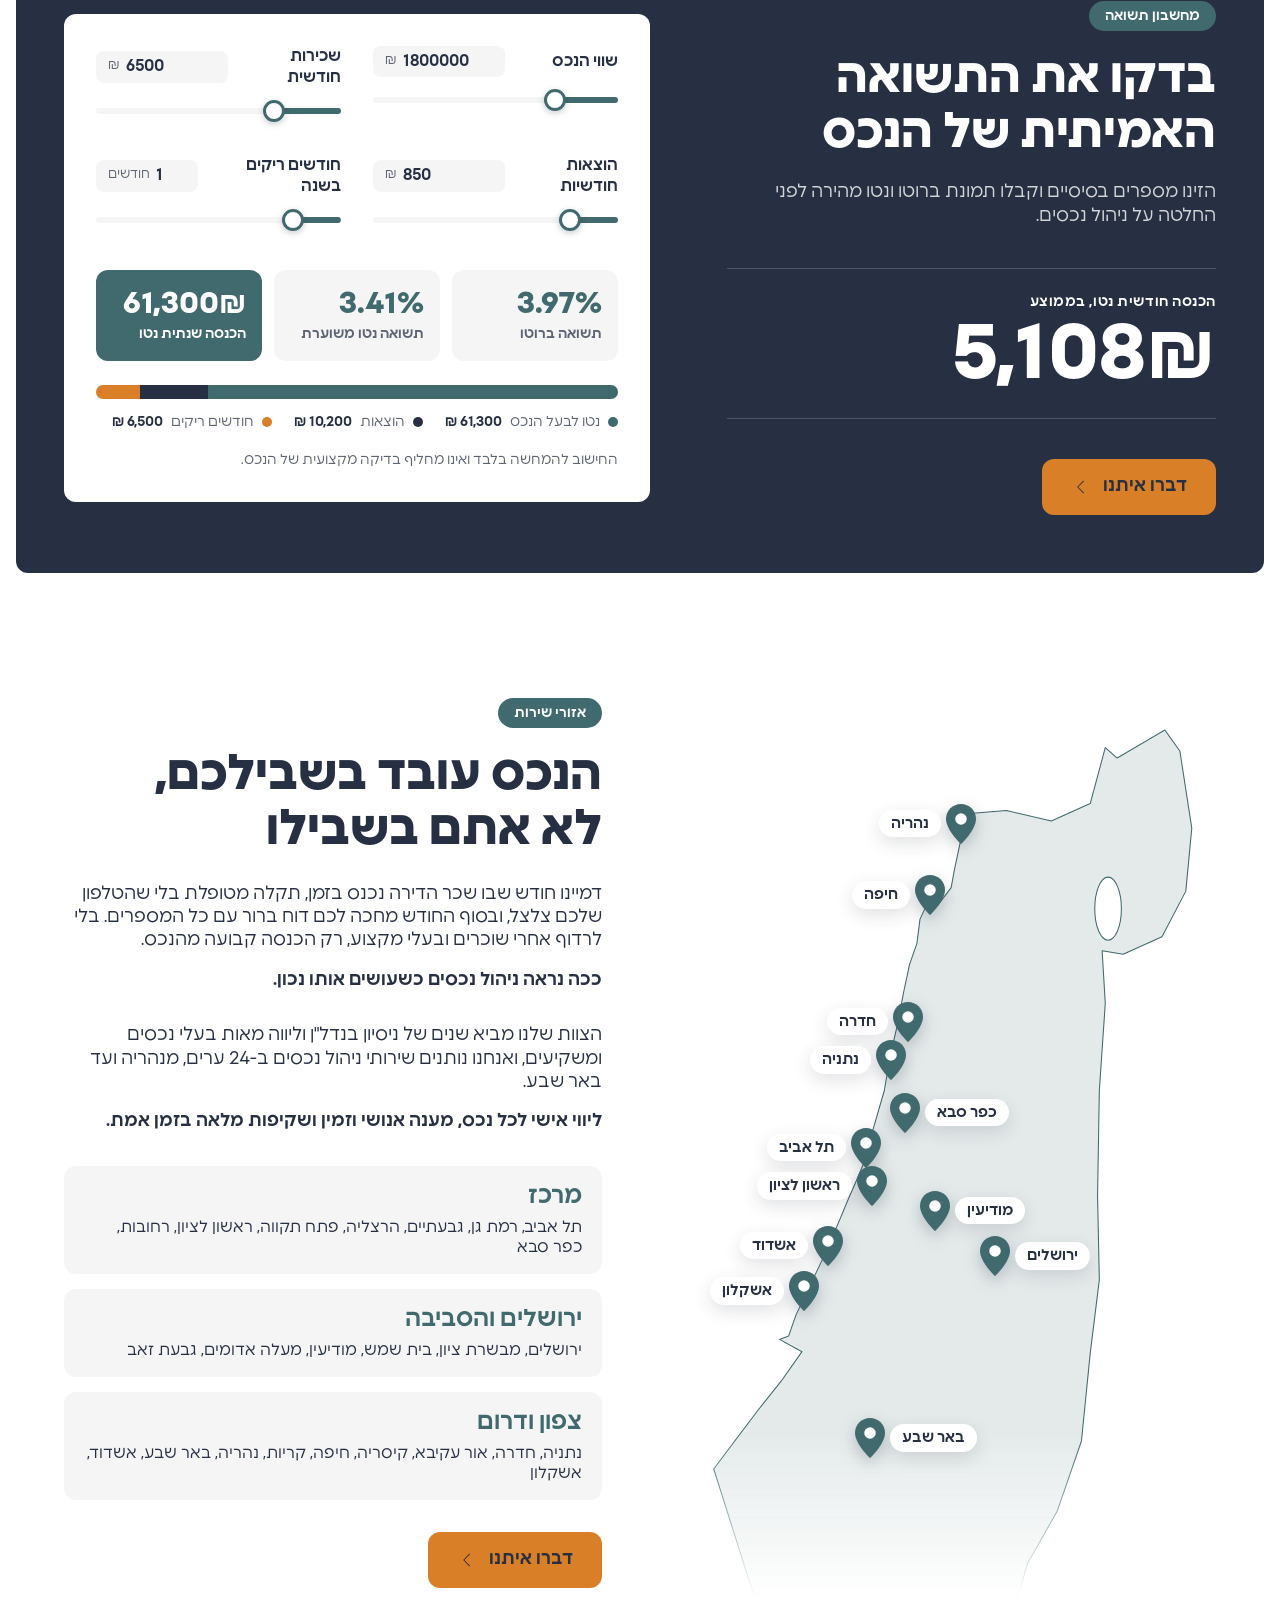
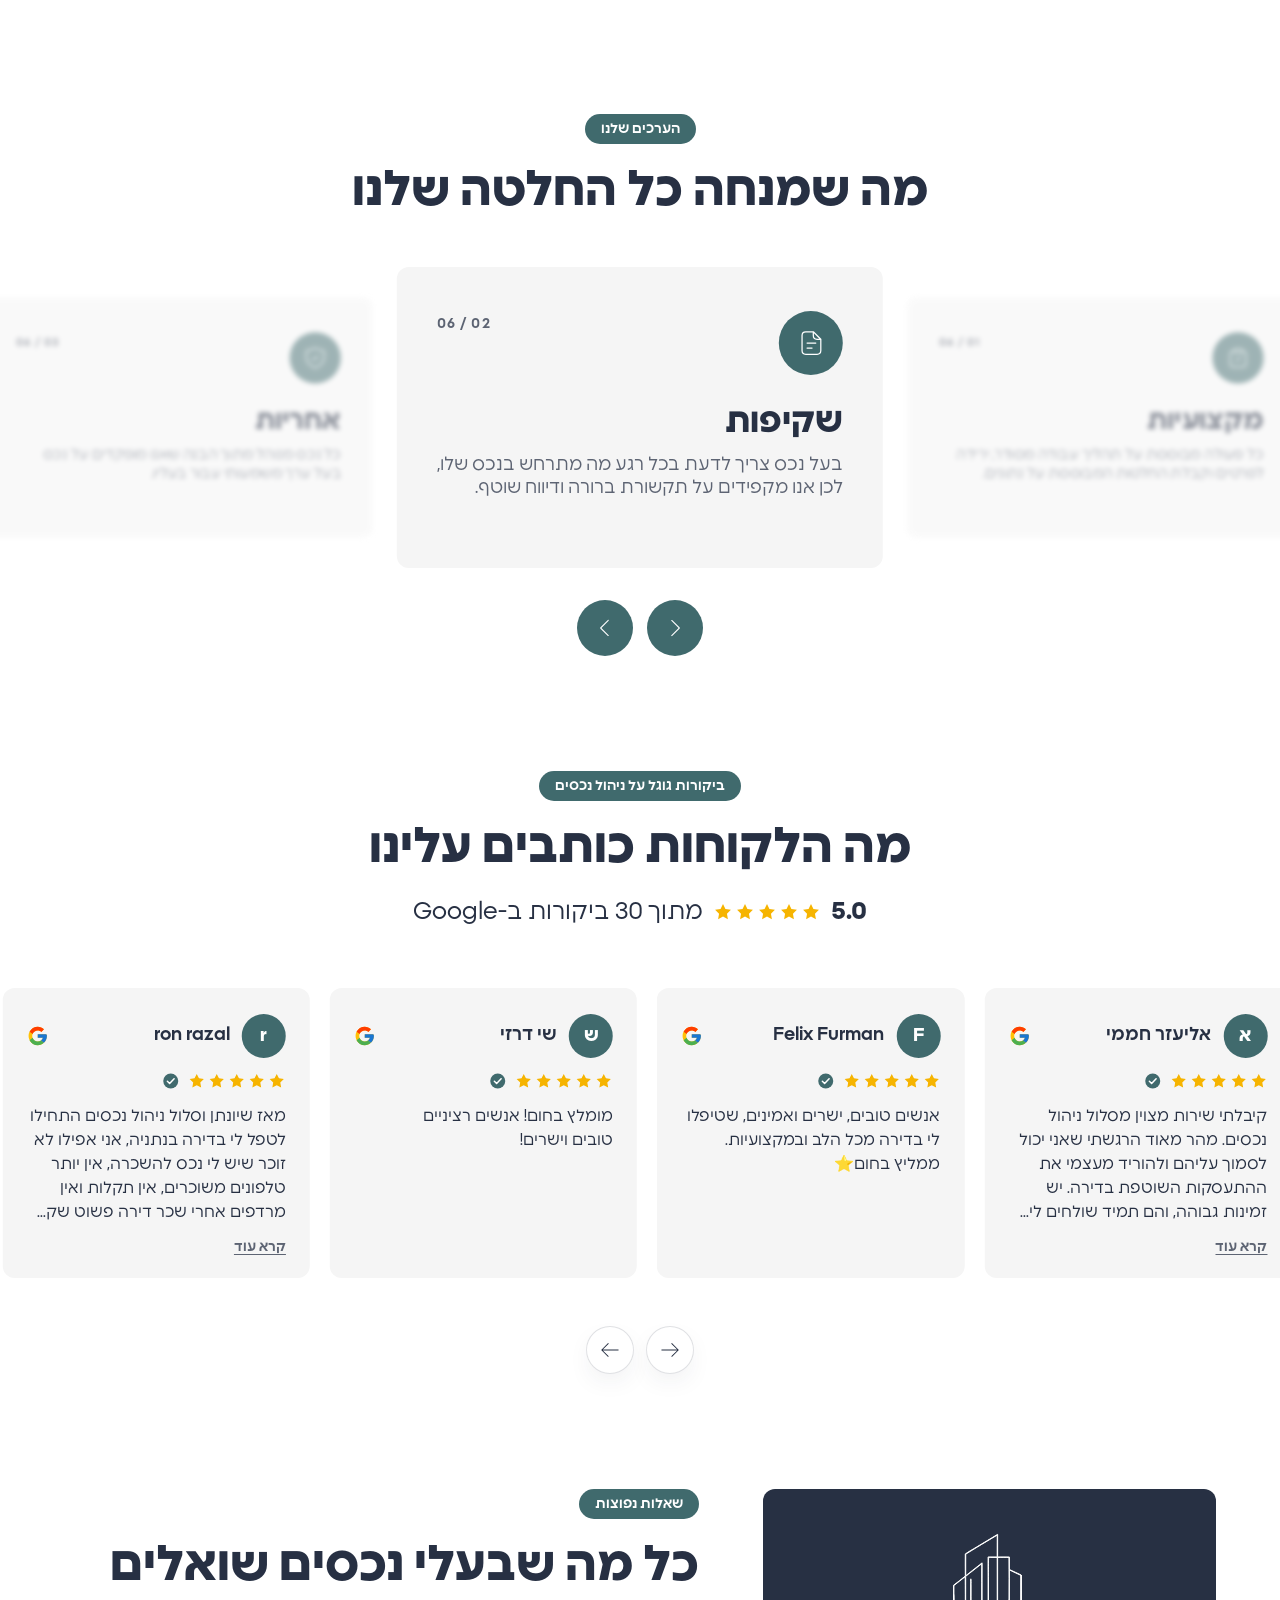
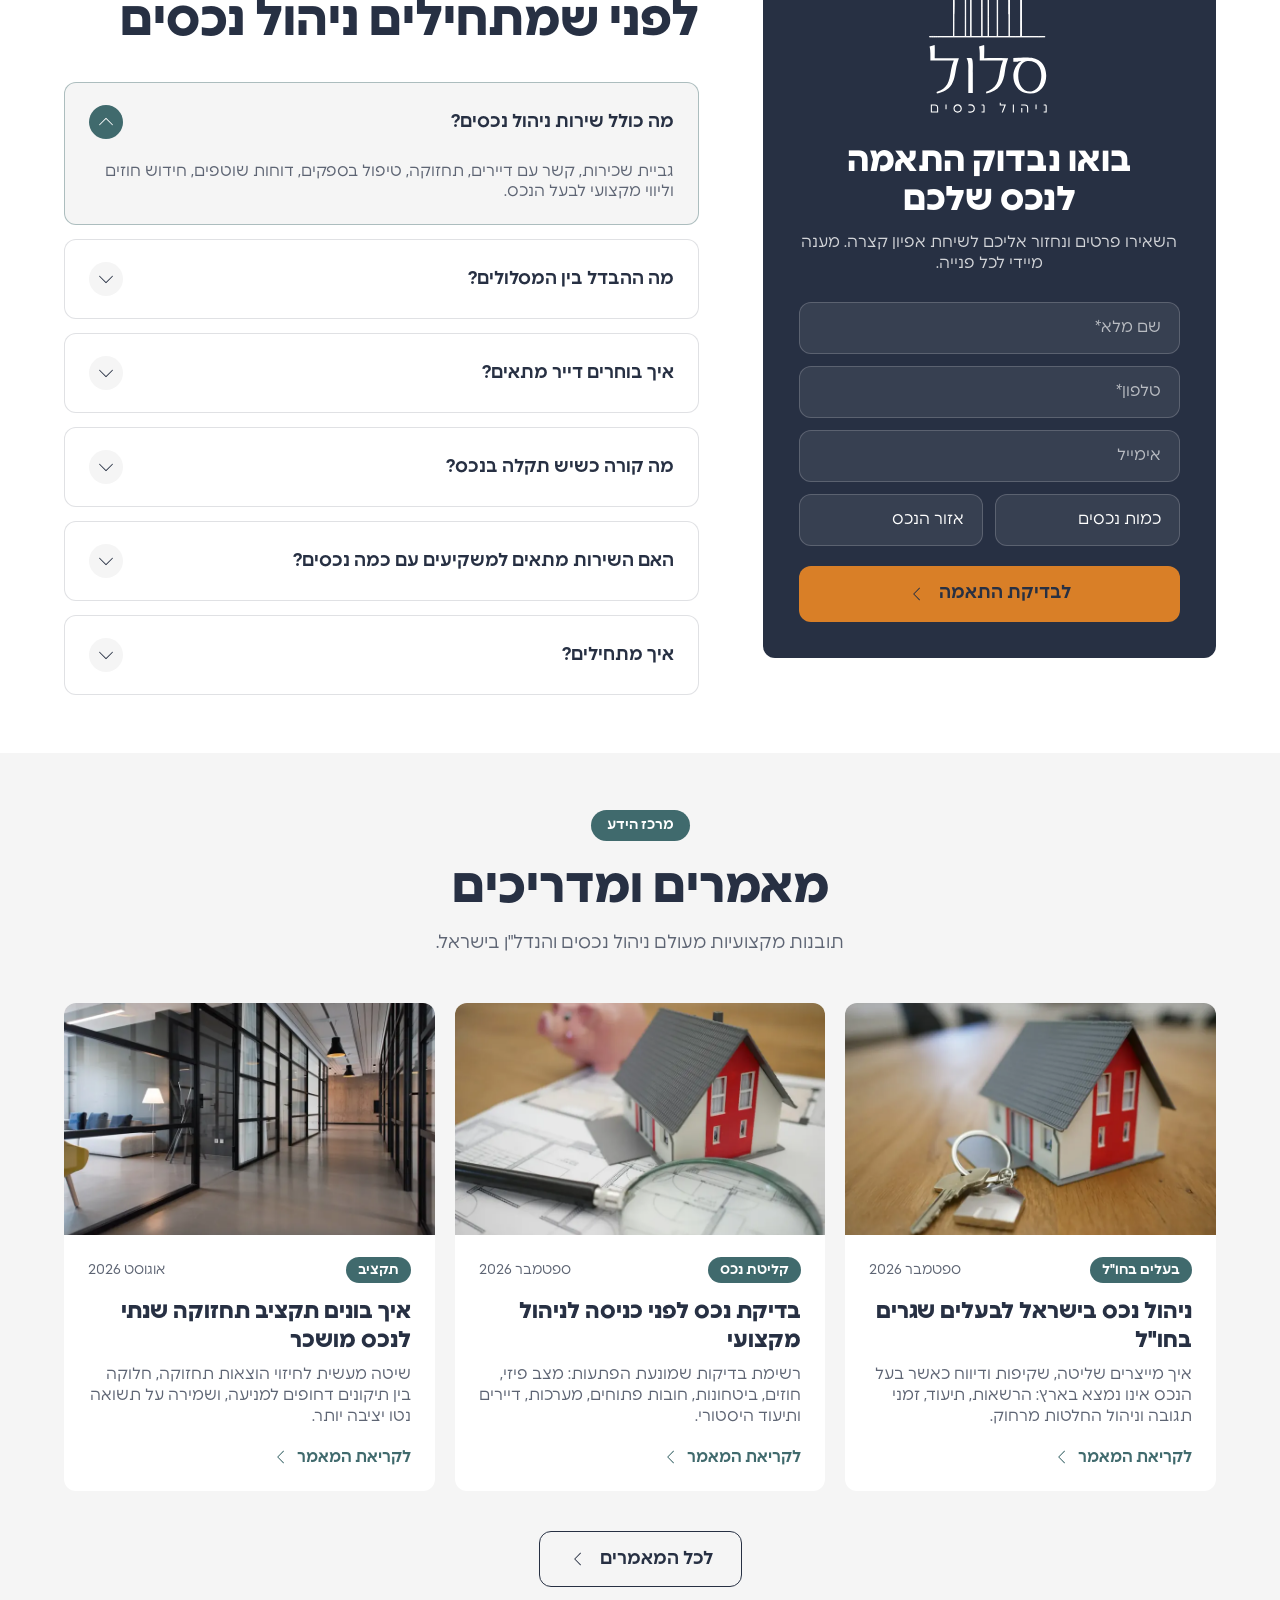
==== commit 6d3120c8: "Reviews: arrows centered below the cards, on mobile too Co-Authored-By: Claude Opus 5.5 <noreply@ant" ====
--- a/index.html
+++ b/index.html
@@ -598,177 +598,179 @@
         <p class="reviews__score"><b>5.0</b><span class="reviews__stars" aria-hidden="true"><svg><use href="#r-star"/></svg><svg><use href="#r-star"/></svg><svg><use href="#r-star"/></svg><svg><use href="#r-star"/></svg><svg><use href="#r-star"/></svg></span><span>מתוך 30 ביקורות ב-Google</span></p>
       </div>
       <div class="reviews__carousel">
+        <ul class="reviews__track" aria-label="ביקורות לקוחות מ-Google">
+          <li class="review">
+            <div class="review__top"><span class="review__avatar" aria-hidden="true"><span>א</span></span><p class="review__name">אליעזר חממי</p><svg class="review__g" aria-hidden="true"><use href="#r-g"/></svg></div>
+            <div class="review__rating" role="img" aria-label="5 מתוך 5 כוכבים"><span class="reviews__stars" aria-hidden="true"><svg><use href="#r-star"/></svg><svg><use href="#r-star"/></svg><svg><use href="#r-star"/></svg><svg><use href="#r-star"/></svg><svg><use href="#r-star"/></svg></span><svg class="review__verified" aria-hidden="true"><use href="#r-check"/></svg></div>
+            <p class="review__text">קיבלתי שירות מצוין מסלול ניהול נכסים. מהר מאוד הרגשתי שאני יכול לסמוך עליהם ולהוריד מעצמי את ההתעסקות השוטפת בדירה. יש זמינות גבוהה, והם תמיד שולחים לי עדכונים שוטפים, היחס נעים והתנהלות מקצועית ואחראית. ממליץ בחום!</p>
+            <button class="review__more" type="button" aria-expanded="false" hidden>קרא עוד</button>
+          </li>
+          <li class="review">
+            <div class="review__top"><span class="review__avatar" aria-hidden="true"><span>F</span></span><p class="review__name">Felix Furman</p><svg class="review__g" aria-hidden="true"><use href="#r-g"/></svg></div>
+            <div class="review__rating" role="img" aria-label="5 מתוך 5 כוכבים"><span class="reviews__stars" aria-hidden="true"><svg><use href="#r-star"/></svg><svg><use href="#r-star"/></svg><svg><use href="#r-star"/></svg><svg><use href="#r-star"/></svg><svg><use href="#r-star"/></svg></span><svg class="review__verified" aria-hidden="true"><use href="#r-check"/></svg></div>
+            <p class="review__text">אנשים טובים, ישרים ואמינים, שטיפלו לי בדירה מכל הלב ובמקצועיות. ממליץ בחום⭐</p>
+            <button class="review__more" type="button" aria-expanded="false" hidden>קרא עוד</button>
+          </li>
+          <li class="review">
+            <div class="review__top"><span class="review__avatar" aria-hidden="true"><span>ש</span></span><p class="review__name">שי דרזי</p><svg class="review__g" aria-hidden="true"><use href="#r-g"/></svg></div>
+            <div class="review__rating" role="img" aria-label="5 מתוך 5 כוכבים"><span class="reviews__stars" aria-hidden="true"><svg><use href="#r-star"/></svg><svg><use href="#r-star"/></svg><svg><use href="#r-star"/></svg><svg><use href="#r-star"/></svg><svg><use href="#r-star"/></svg></span><svg class="review__verified" aria-hidden="true"><use href="#r-check"/></svg></div>
+            <p class="review__text">מומלץ בחום! אנשים רציניים טובים וישרים!</p>
+            <button class="review__more" type="button" aria-expanded="false" hidden>קרא עוד</button>
+          </li>
+          <li class="review">
+            <div class="review__top"><span class="review__avatar" aria-hidden="true"><span>r</span></span><p class="review__name">ron razal</p><svg class="review__g" aria-hidden="true"><use href="#r-g"/></svg></div>
+            <div class="review__rating" role="img" aria-label="5 מתוך 5 כוכבים"><span class="reviews__stars" aria-hidden="true"><svg><use href="#r-star"/></svg><svg><use href="#r-star"/></svg><svg><use href="#r-star"/></svg><svg><use href="#r-star"/></svg><svg><use href="#r-star"/></svg></span><svg class="review__verified" aria-hidden="true"><use href="#r-check"/></svg></div>
+            <p class="review__text">מאז שיונתן וסלול ניהול נכסים התחילו לטפל לי בדירה בנתניה, אני אפילו לא זוכר שיש לי נכס להשכרה, אין יותר טלפונים משוכרים, אין תקלות ואין מרדפים אחרי שכר דירה פשוט שקט נפשי אמיתי<br>ממליץ בחום לכל מי שמחפש חברת ניהול דירות להשכרה</p>
+            <button class="review__more" type="button" aria-expanded="false" hidden>קרא עוד</button>
+          </li>
+          <li class="review">
+            <div class="review__top"><span class="review__avatar" aria-hidden="true"><span>מ</span></span><p class="review__name">מיכל מנע</p><svg class="review__g" aria-hidden="true"><use href="#r-g"/></svg></div>
+            <div class="review__rating" role="img" aria-label="5 מתוך 5 כוכבים"><span class="reviews__stars" aria-hidden="true"><svg><use href="#r-star"/></svg><svg><use href="#r-star"/></svg><svg><use href="#r-star"/></svg><svg><use href="#r-star"/></svg><svg><use href="#r-star"/></svg></span><svg class="review__verified" aria-hidden="true"><use href="#r-check"/></svg></div>
+            <p class="review__text">צוות נהדר שירות ברמה גבוהה<br>ממליצה בחום לכל מי שמחפש חברת ניהול נכסים!</p>
+            <button class="review__more" type="button" aria-expanded="false" hidden>קרא עוד</button>
+          </li>
+          <li class="review">
+            <div class="review__top"><span class="review__avatar" aria-hidden="true"><span>ג</span></span><p class="review__name">גילה מגדלי</p><svg class="review__g" aria-hidden="true"><use href="#r-g"/></svg></div>
+            <div class="review__rating" role="img" aria-label="5 מתוך 5 כוכבים"><span class="reviews__stars" aria-hidden="true"><svg><use href="#r-star"/></svg><svg><use href="#r-star"/></svg><svg><use href="#r-star"/></svg><svg><use href="#r-star"/></svg><svg><use href="#r-star"/></svg></span><svg class="review__verified" aria-hidden="true"><use href="#r-check"/></svg></div>
+            <p class="review__text">אני ממש מרוצה מהשירות<br>מורדכי יונתן והצוות מסורים מאוד זמינים מאוד<br>בניהול דירות להשכרה.<br>אני ממליצה עליהם בחום</p>
+            <button class="review__more" type="button" aria-expanded="false" hidden>קרא עוד</button>
+          </li>
+          <li class="review">
+            <div class="review__top"><span class="review__avatar" aria-hidden="true"><span>L</span></span><p class="review__name">Lee Karasso</p><svg class="review__g" aria-hidden="true"><use href="#r-g"/></svg></div>
+            <div class="review__rating" role="img" aria-label="5 מתוך 5 כוכבים"><span class="reviews__stars" aria-hidden="true"><svg><use href="#r-star"/></svg><svg><use href="#r-star"/></svg><svg><use href="#r-star"/></svg><svg><use href="#r-star"/></svg><svg><use href="#r-star"/></svg></span><svg class="review__verified" aria-hidden="true"><use href="#r-check"/></svg></div>
+            <p class="review__text">יונתן מדהים ומקצועי</p>
+            <button class="review__more" type="button" aria-expanded="false" hidden>קרא עוד</button>
+          </li>
+          <li class="review">
+            <div class="review__top"><span class="review__avatar" aria-hidden="true"><span>B</span></span><p class="review__name">Beautiful Lady</p><svg class="review__g" aria-hidden="true"><use href="#r-g"/></svg></div>
+            <div class="review__rating" role="img" aria-label="5 מתוך 5 כוכבים"><span class="reviews__stars" aria-hidden="true"><svg><use href="#r-star"/></svg><svg><use href="#r-star"/></svg><svg><use href="#r-star"/></svg><svg><use href="#r-star"/></svg><svg><use href="#r-star"/></svg></span><svg class="review__verified" aria-hidden="true"><use href="#r-check"/></svg></div>
+            <p class="review__text">לפני 3 שנים קיבלנו המלצה על חברת סלול מחברים קרובים שעובדים איתם ומאוד מרוצים<br>התחלנו לעבוד איתם ומהתחלה קיבלנו הרגשה של בית מצאו לנו שוכרים איכותיים וממשיכים כל ההתנהלות הפכה לכיף והורידו את כל כאב הראש וההתעסקות<br>מי שמחפש חברת ניהול נכסים זה המקום</p>
+            <button class="review__more" type="button" aria-expanded="false" hidden>קרא עוד</button>
+          </li>
+          <li class="review">
+            <div class="review__top"><span class="review__avatar" aria-hidden="true"><span>т</span></span><p class="review__name">таня саркисян</p><svg class="review__g" aria-hidden="true"><use href="#r-g"/></svg></div>
+            <div class="review__rating" role="img" aria-label="5 מתוך 5 כוכבים"><span class="reviews__stars" aria-hidden="true"><svg><use href="#r-star"/></svg><svg><use href="#r-star"/></svg><svg><use href="#r-star"/></svg><svg><use href="#r-star"/></svg><svg><use href="#r-star"/></svg></span><svg class="review__verified" aria-hidden="true"><use href="#r-check"/></svg></div>
+            <p class="review__text">מרדכי ויונתן והצוות זמינים מאוד<br>מקצועיים מאוד אמינים מאוד<br>ממש רגועים ושאנחנו בידיים טובות<br>מאוד מרוצים !!!</p>
+            <button class="review__more" type="button" aria-expanded="false" hidden>קרא עוד</button>
+          </li>
+          <li class="review">
+            <div class="review__top"><span class="review__avatar" aria-hidden="true"><span>Z</span></span><p class="review__name">Zion Beno</p><svg class="review__g" aria-hidden="true"><use href="#r-g"/></svg></div>
+            <div class="review__rating" role="img" aria-label="5 מתוך 5 כוכבים"><span class="reviews__stars" aria-hidden="true"><svg><use href="#r-star"/></svg><svg><use href="#r-star"/></svg><svg><use href="#r-star"/></svg><svg><use href="#r-star"/></svg><svg><use href="#r-star"/></svg></span><svg class="review__verified" aria-hidden="true"><use href="#r-check"/></svg></div>
+            <p class="review__text">מדובר בחברה שמתנהלת בצורה ישרה ועם זמינות גבוהה<br>מאוד מומלץ</p>
+            <button class="review__more" type="button" aria-expanded="false" hidden>קרא עוד</button>
+          </li>
+          <li class="review">
+            <div class="review__top"><span class="review__avatar" aria-hidden="true"><span>N</span></span><p class="review__name">Natan Farkash</p><svg class="review__g" aria-hidden="true"><use href="#r-g"/></svg></div>
+            <div class="review__rating" role="img" aria-label="5 מתוך 5 כוכבים"><span class="reviews__stars" aria-hidden="true"><svg><use href="#r-star"/></svg><svg><use href="#r-star"/></svg><svg><use href="#r-star"/></svg><svg><use href="#r-star"/></svg><svg><use href="#r-star"/></svg></span><svg class="review__verified" aria-hidden="true"><use href="#r-check"/></svg></div>
+            <p class="review__text">מנהלים לנו נכס בנתניה<br>חברה אמינה אנשים עם שירות מעולה<br>מצאו לנו שוכרים מטפלים בכל השוטף של הדרה<br>אנשים זמינים וטובים<br>מי שמתלבט אין על מה<br>שקט נפשי מורידים את כאב הראש<br>תודה רבה</p>
+            <button class="review__more" type="button" aria-expanded="false" hidden>קרא עוד</button>
+          </li>
+          <li class="review">
+            <div class="review__top"><span class="review__avatar" aria-hidden="true"><span>Y</span></span><p class="review__name">Yehuda Corsia</p><svg class="review__g" aria-hidden="true"><use href="#r-g"/></svg></div>
+            <div class="review__rating" role="img" aria-label="5 מתוך 5 כוכבים"><span class="reviews__stars" aria-hidden="true"><svg><use href="#r-star"/></svg><svg><use href="#r-star"/></svg><svg><use href="#r-star"/></svg><svg><use href="#r-star"/></svg><svg><use href="#r-star"/></svg></span><svg class="review__verified" aria-hidden="true"><use href="#r-check"/></svg></div>
+            <p class="review__text">צוות של אלופים! מוכשרים מכירים את עולם הנדל"ן מעולה<br>אנשים ישרים<br>תענוג לעבוד איתכם 🙏</p>
+            <button class="review__more" type="button" aria-expanded="false" hidden>קרא עוד</button>
+          </li>
+          <li class="review">
+            <div class="review__top"><span class="review__avatar" aria-hidden="true"><span>E</span></span><p class="review__name">Eyal Margalit</p><svg class="review__g" aria-hidden="true"><use href="#r-g"/></svg></div>
+            <div class="review__rating" role="img" aria-label="5 מתוך 5 כוכבים"><span class="reviews__stars" aria-hidden="true"><svg><use href="#r-star"/></svg><svg><use href="#r-star"/></svg><svg><use href="#r-star"/></svg><svg><use href="#r-star"/></svg><svg><use href="#r-star"/></svg></span><svg class="review__verified" aria-hidden="true"><use href="#r-check"/></svg></div>
+            <p class="review__text">לא ידעתי שיש רמה כזאת בארץ בניהול דירות להשכרה<br>הם מנהלים לנו דירה בנתניה<br>מצאו לנו שוכרים<br>מטפלים בגל מה שקשור לדירה<br>ואנחנו מקבלים הכל מסודר<br>שקט אמיתי<br>ממליצים בחום</p>
+            <button class="review__more" type="button" aria-expanded="false" hidden>קרא עוד</button>
+          </li>
+          <li class="review">
+            <div class="review__top"><span class="review__avatar" aria-hidden="true"><span>O</span></span><p class="review__name">Oded Ratinsky</p><svg class="review__g" aria-hidden="true"><use href="#r-g"/></svg></div>
+            <div class="review__rating" role="img" aria-label="5 מתוך 5 כוכבים"><span class="reviews__stars" aria-hidden="true"><svg><use href="#r-star"/></svg><svg><use href="#r-star"/></svg><svg><use href="#r-star"/></svg><svg><use href="#r-star"/></svg><svg><use href="#r-star"/></svg></span><svg class="review__verified" aria-hidden="true"><use href="#r-check"/></svg></div>
+            <p class="review__text">אדם ישר והגון<br>מקצועי מאוד</p>
+            <button class="review__more" type="button" aria-expanded="false" hidden>קרא עוד</button>
+          </li>
+          <li class="review">
+            <div class="review__top"><span class="review__avatar" aria-hidden="true"><span>d</span></span><p class="review__name">dolev Shalom</p><svg class="review__g" aria-hidden="true"><use href="#r-g"/></svg></div>
+            <div class="review__rating" role="img" aria-label="5 מתוך 5 כוכבים"><span class="reviews__stars" aria-hidden="true"><svg><use href="#r-star"/></svg><svg><use href="#r-star"/></svg><svg><use href="#r-star"/></svg><svg><use href="#r-star"/></svg><svg><use href="#r-star"/></svg></span><svg class="review__verified" aria-hidden="true"><use href="#r-check"/></svg></div>
+            <p class="review__text">שירות מקצועי<br>ניהול דירות מספר 1<br>ממש כדאי</p>
+            <button class="review__more" type="button" aria-expanded="false" hidden>קרא עוד</button>
+          </li>
+          <li class="review">
+            <div class="review__top"><span class="review__avatar" aria-hidden="true"><span>Z</span></span><p class="review__name">Zohar R</p><svg class="review__g" aria-hidden="true"><use href="#r-g"/></svg></div>
+            <div class="review__rating" role="img" aria-label="5 מתוך 5 כוכבים"><span class="reviews__stars" aria-hidden="true"><svg><use href="#r-star"/></svg><svg><use href="#r-star"/></svg><svg><use href="#r-star"/></svg><svg><use href="#r-star"/></svg><svg><use href="#r-star"/></svg></span><svg class="review__verified" aria-hidden="true"><use href="#r-check"/></svg></div>
+            <p class="review__text">מקצוען!</p>
+            <button class="review__more" type="button" aria-expanded="false" hidden>קרא עוד</button>
+          </li>
+          <li class="review">
+            <div class="review__top"><span class="review__avatar" aria-hidden="true"><span>H</span></span><p class="review__name">Hadar Banay</p><svg class="review__g" aria-hidden="true"><use href="#r-g"/></svg></div>
+            <div class="review__rating" role="img" aria-label="5 מתוך 5 כוכבים"><span class="reviews__stars" aria-hidden="true"><svg><use href="#r-star"/></svg><svg><use href="#r-star"/></svg><svg><use href="#r-star"/></svg><svg><use href="#r-star"/></svg><svg><use href="#r-star"/></svg></span><svg class="review__verified" aria-hidden="true"><use href="#r-check"/></svg></div>
+            <p class="review__text">חברת סלול ניהול נכסים חברה מקצועית אמינה מאוד<br>מצאו לנו שוכרים איכותיים לדירה מאוד מהר במחיר מצוין<br>מי שרוצה שקט נפשי זה המקום</p>
+            <button class="review__more" type="button" aria-expanded="false" hidden>קרא עוד</button>
+          </li>
+          <li class="review">
+            <div class="review__top"><span class="review__avatar" aria-hidden="true"><span>ס</span></span><p class="review__name">ספיר ציוני</p><svg class="review__g" aria-hidden="true"><use href="#r-g"/></svg></div>
+            <div class="review__rating" role="img" aria-label="5 מתוך 5 כוכבים"><span class="reviews__stars" aria-hidden="true"><svg><use href="#r-star"/></svg><svg><use href="#r-star"/></svg><svg><use href="#r-star"/></svg><svg><use href="#r-star"/></svg><svg><use href="#r-star"/></svg></span><svg class="review__verified" aria-hidden="true"><use href="#r-check"/></svg></div>
+            <p class="review__text">אחרי תקופה של ניהול הדירה שלנו בהרצליה דרך סלול ניהול נכסים, רציתי לעצור רגע ולהגיד תודה<br>מאז שהם נכנסו לתמונה, יש לנו הרבה יותר שקט בראש, הם מצאו שוכרים טובים, מטפלים בגביית שכר הדירה,והעברת החשבונות ארנונה, מים וחשמל, וגם בכל מה שקשור לתחזוקה ותיקונים בדירה<br>כל הצוות במשרד מאוד נחמד, זמין וקשוב, ותמיד נותן הרגשה שיש על מי לסמוך<br>מומלץ בחום לכל מי שמחפש ניהול נכס בהרצליה<br>תודה רבה לכל הצוות 🙏</p>
+            <button class="review__more" type="button" aria-expanded="false" hidden>קרא עוד</button>
+          </li>
+          <li class="review">
+            <div class="review__top"><span class="review__avatar" aria-hidden="true"><span>O</span></span><p class="review__name">Osher Jan</p><svg class="review__g" aria-hidden="true"><use href="#r-g"/></svg></div>
+            <div class="review__rating" role="img" aria-label="5 מתוך 5 כוכבים"><span class="reviews__stars" aria-hidden="true"><svg><use href="#r-star"/></svg><svg><use href="#r-star"/></svg><svg><use href="#r-star"/></svg><svg><use href="#r-star"/></svg><svg><use href="#r-star"/></svg></span><svg class="review__verified" aria-hidden="true"><use href="#r-check"/></svg></div>
+            <p class="review__text">חברה עם שירות יוצא מן הכלל<br>ממליץ בחום</p>
+            <button class="review__more" type="button" aria-expanded="false" hidden>קרא עוד</button>
+          </li>
+          <li class="review">
+            <div class="review__top"><span class="review__avatar" aria-hidden="true"><span>M</span></span><p class="review__name">Michal Kdoshim</p><svg class="review__g" aria-hidden="true"><use href="#r-g"/></svg></div>
+            <div class="review__rating" role="img" aria-label="5 מתוך 5 כוכבים"><span class="reviews__stars" aria-hidden="true"><svg><use href="#r-star"/></svg><svg><use href="#r-star"/></svg><svg><use href="#r-star"/></svg><svg><use href="#r-star"/></svg><svg><use href="#r-star"/></svg></span><svg class="review__verified" aria-hidden="true"><use href="#r-check"/></svg></div>
+            <p class="review__text">אני רוצה להמליץ מכל הלב<br>על סלול ניהול נכסים ,<br>מנהלים לנו דירה בנתניה , בצורה הכי מקצועית שיש<br>מצאו לנו שוכרים איכותיים<br>יונתן והצוות במשרד<br>מטפלים בכל תקלה ותחזוקה של הדירה ומעביר דוח מסודר כל חודש<br>ממש ממולץ שירות שנותן שקט נפשי אמיתי</p>
+            <button class="review__more" type="button" aria-expanded="false" hidden>קרא עוד</button>
+          </li>
+          <li class="review">
+            <div class="review__top"><span class="review__avatar" aria-hidden="true"><span>י</span></span><p class="review__name">ישראל גולן</p><svg class="review__g" aria-hidden="true"><use href="#r-g"/></svg></div>
+            <div class="review__rating" role="img" aria-label="5 מתוך 5 כוכבים"><span class="reviews__stars" aria-hidden="true"><svg><use href="#r-star"/></svg><svg><use href="#r-star"/></svg><svg><use href="#r-star"/></svg><svg><use href="#r-star"/></svg><svg><use href="#r-star"/></svg></span><svg class="review__verified" aria-hidden="true"><use href="#r-check"/></svg></div>
+            <p class="review__text">אני שוכר דירה בתל אביב שסלול ניהול נכסים מטפלים בה, ואני רוצה לפרגן<br>מענה זמין ומיידי לכל תקלה או בקשה בדירה, אנשים מאוד טובים, אמינים והוגנים.<br>אמשיך בדירה לשנה נוספת רק בגלל השירות והשקט שאני מקבל מהם</p>
+            <button class="review__more" type="button" aria-expanded="false" hidden>קרא עוד</button>
+          </li>
+          <li class="review">
+            <div class="review__top"><span class="review__avatar" aria-hidden="true"><span>ו</span></span><p class="review__name">ורד אלקיים</p><svg class="review__g" aria-hidden="true"><use href="#r-g"/></svg></div>
+            <div class="review__rating" role="img" aria-label="5 מתוך 5 כוכבים"><span class="reviews__stars" aria-hidden="true"><svg><use href="#r-star"/></svg><svg><use href="#r-star"/></svg><svg><use href="#r-star"/></svg><svg><use href="#r-star"/></svg><svg><use href="#r-star"/></svg></span><svg class="review__verified" aria-hidden="true"><use href="#r-check"/></svg></div>
+            <p class="review__text">ממש כדאי שלכל בעל דירה לקחת את סלול נכסים<br>חברה מקצועית ואנשים מדהימים<br>ממליצה מכל הלב!</p>
+            <button class="review__more" type="button" aria-expanded="false" hidden>קרא עוד</button>
+          </li>
+          <li class="review">
+            <div class="review__top"><span class="review__avatar" aria-hidden="true"><span>Y</span></span><p class="review__name">Yael Belay</p><svg class="review__g" aria-hidden="true"><use href="#r-g"/></svg></div>
+            <div class="review__rating" role="img" aria-label="5 מתוך 5 כוכבים"><span class="reviews__stars" aria-hidden="true"><svg><use href="#r-star"/></svg><svg><use href="#r-star"/></svg><svg><use href="#r-star"/></svg><svg><use href="#r-star"/></svg><svg><use href="#r-star"/></svg></span><svg class="review__verified" aria-hidden="true"><use href="#r-check"/></svg></div>
+            <p class="review__text">איזה כיף שיש אתכם ,השירות הכי טוב שיש ,שמחה שבחרתי בכם ,ללא ספק אמליץ עליכם !!!</p>
+            <button class="review__more" type="button" aria-expanded="false" hidden>קרא עוד</button>
+          </li>
+          <li class="review">
+            <div class="review__top"><span class="review__avatar" aria-hidden="true"><span>O</span></span><p class="review__name">Or Moshe Kalderon</p><svg class="review__g" aria-hidden="true"><use href="#r-g"/></svg></div>
+            <div class="review__rating" role="img" aria-label="5 מתוך 5 כוכבים"><span class="reviews__stars" aria-hidden="true"><svg><use href="#r-star"/></svg><svg><use href="#r-star"/></svg><svg><use href="#r-star"/></svg><svg><use href="#r-star"/></svg><svg><use href="#r-star"/></svg></span><svg class="review__verified" aria-hidden="true"><use href="#r-check"/></svg></div>
+            <p class="review__text">האמת שאני מאוד מרוצה. כל ההתעסקות עם הדירה ירדה ממני, ויש לי למי לפנות כשצריך. שירות טוב ואנשים שאפשר לסמוך עליהם.<br>ממליץ בחום .</p>
+            <button class="review__more" type="button" aria-expanded="false" hidden>קרא עוד</button>
+          </li>
+          <li class="review">
+            <div class="review__top"><span class="review__avatar" aria-hidden="true"><span>מ</span></span><p class="review__name">מור</p><svg class="review__g" aria-hidden="true"><use href="#r-g"/></svg></div>
+            <div class="review__rating" role="img" aria-label="5 מתוך 5 כוכבים"><span class="reviews__stars" aria-hidden="true"><svg><use href="#r-star"/></svg><svg><use href="#r-star"/></svg><svg><use href="#r-star"/></svg><svg><use href="#r-star"/></svg><svg><use href="#r-star"/></svg></span><svg class="review__verified" aria-hidden="true"><use href="#r-check"/></svg></div>
+            <p class="review__text">מצאו לי שוכרים טובים במחיר גבוה ,ממש מהר באמת שאני ממליץ מכל הלב ,אחרי שהתאכזבתי מחברה אחרת<br>אני שמח שהגעתי אליהם<br>אנשים שנותנים לך באמת שקט, והם מטפלים בהכל,<br>ממליץ</p>
+            <button class="review__more" type="button" aria-expanded="false" hidden>קרא עוד</button>
+          </li>
+          <li class="review">
+            <div class="review__top"><span class="review__avatar" aria-hidden="true"><span>ר</span></span><p class="review__name">רננה דבוש</p><svg class="review__g" aria-hidden="true"><use href="#r-g"/></svg></div>
+            <div class="review__rating" role="img" aria-label="5 מתוך 5 כוכבים"><span class="reviews__stars" aria-hidden="true"><svg><use href="#r-star"/></svg><svg><use href="#r-star"/></svg><svg><use href="#r-star"/></svg><svg><use href="#r-star"/></svg><svg><use href="#r-star"/></svg></span><svg class="review__verified" aria-hidden="true"><use href="#r-check"/></svg></div>
+            <p class="review__text">אחלה שירות, רמה מאוד גבוהה<br>מרדכי ויונתן אנשים טובים וישרים מקצועיים מאוד<br>כיף לדעת שיש על מי לסמוך</p>
+            <button class="review__more" type="button" aria-expanded="false" hidden>קרא עוד</button>
+          </li>
+          <li class="review">
+            <div class="review__top"><span class="review__avatar" aria-hidden="true"><span>מ</span></span><p class="review__name">מוריה הר שלום</p><svg class="review__g" aria-hidden="true"><use href="#r-g"/></svg></div>
+            <div class="review__rating" role="img" aria-label="5 מתוך 5 כוכבים"><span class="reviews__stars" aria-hidden="true"><svg><use href="#r-star"/></svg><svg><use href="#r-star"/></svg><svg><use href="#r-star"/></svg><svg><use href="#r-star"/></svg><svg><use href="#r-star"/></svg></span><svg class="review__verified" aria-hidden="true"><use href="#r-check"/></svg></div>
+            <p class="review__text">אם אתם מחפשים חברה עם אנשים מקצועיים, טובים, ישרים ולא פחות חשוב זמינים<br>זה המקום.<br>ממליצה בחום!</p>
+            <button class="review__more" type="button" aria-expanded="false" hidden>קרא עוד</button>
+          </li>
+          <li class="review">
+            <div class="review__top"><span class="review__avatar" aria-hidden="true"><span>א</span></span><p class="review__name">אוראל שלו</p><svg class="review__g" aria-hidden="true"><use href="#r-g"/></svg></div>
+            <div class="review__rating" role="img" aria-label="5 מתוך 5 כוכבים"><span class="reviews__stars" aria-hidden="true"><svg><use href="#r-star"/></svg><svg><use href="#r-star"/></svg><svg><use href="#r-star"/></svg><svg><use href="#r-star"/></svg><svg><use href="#r-star"/></svg></span><svg class="review__verified" aria-hidden="true"><use href="#r-check"/></svg></div>
+            <p class="review__text">רוצה להמליץ מכל הלב על סלול ניהול נכסים. מהרגע שהעברתי להם את הטיפול בנכס, הכול התנהל בצורה מסודרת ונעימה. תמיד יש עם מי לדבר, מקבלים עדכונים והכי חשוב, מרגישים שהנכס בידיים טובות.</p>
+            <button class="review__more" type="button" aria-expanded="false" hidden>קרא עוד</button>
+          </li>
+        </ul>
+      </div>
+      <div class="reviews__navs">
         <button class="reviews__nav reviews__nav--prev" type="button" aria-label="הביקורת הקודמת"><svg focusable="false" xmlns="http://www.w3.org/2000/svg" viewBox="0 0 24 24" fill="currentColor" aria-hidden="true"><path fill-rule="nonzero" clip-rule="nonzero" d="M21.5 12C21.5 12.276 21.276 12.5 21 12.5L4.207 12.5L10.353 18.646C10.548 18.841 10.548 19.158 10.353 19.353C10.255 19.451 10.127 19.499 9.999 19.499C9.871 19.499 9.743 19.45 9.645 19.353L2.645 12.353C2.599 12.307 2.562 12.251 2.537 12.19C2.486 12.068 2.486 11.93 2.537 11.808C2.562 11.746 2.599 11.691 2.645 11.645L9.645 4.645C9.84 4.45 10.157 4.45 10.352 4.645C10.547 4.84 10.547 5.157 10.352 5.352L4.206 11.498L21 11.498C21.276 11.5 21.5 11.724 21.5 12Z"/></svg></button>
-        <ul class="reviews__track" aria-label="ביקורות לקוחות מ-Google">
-          <li class="review">
-            <div class="review__top"><span class="review__avatar" aria-hidden="true"><span>א</span></span><p class="review__name">אליעזר חממי</p><svg class="review__g" aria-hidden="true"><use href="#r-g"/></svg></div>
-            <div class="review__rating" role="img" aria-label="5 מתוך 5 כוכבים"><span class="reviews__stars" aria-hidden="true"><svg><use href="#r-star"/></svg><svg><use href="#r-star"/></svg><svg><use href="#r-star"/></svg><svg><use href="#r-star"/></svg><svg><use href="#r-star"/></svg></span><svg class="review__verified" aria-hidden="true"><use href="#r-check"/></svg></div>
-            <p class="review__text">קיבלתי שירות מצוין מסלול ניהול נכסים. מהר מאוד הרגשתי שאני יכול לסמוך עליהם ולהוריד מעצמי את ההתעסקות השוטפת בדירה. יש זמינות גבוהה, והם תמיד שולחים לי עדכונים שוטפים, היחס נעים והתנהלות מקצועית ואחראית. ממליץ בחום!</p>
-            <button class="review__more" type="button" aria-expanded="false" hidden>קרא עוד</button>
-          </li>
-          <li class="review">
-            <div class="review__top"><span class="review__avatar" aria-hidden="true"><span>F</span></span><p class="review__name">Felix Furman</p><svg class="review__g" aria-hidden="true"><use href="#r-g"/></svg></div>
-            <div class="review__rating" role="img" aria-label="5 מתוך 5 כוכבים"><span class="reviews__stars" aria-hidden="true"><svg><use href="#r-star"/></svg><svg><use href="#r-star"/></svg><svg><use href="#r-star"/></svg><svg><use href="#r-star"/></svg><svg><use href="#r-star"/></svg></span><svg class="review__verified" aria-hidden="true"><use href="#r-check"/></svg></div>
-            <p class="review__text">אנשים טובים, ישרים ואמינים, שטיפלו לי בדירה מכל הלב ובמקצועיות. ממליץ בחום⭐</p>
-            <button class="review__more" type="button" aria-expanded="false" hidden>קרא עוד</button>
-          </li>
-          <li class="review">
-            <div class="review__top"><span class="review__avatar" aria-hidden="true"><span>ש</span></span><p class="review__name">שי דרזי</p><svg class="review__g" aria-hidden="true"><use href="#r-g"/></svg></div>
-            <div class="review__rating" role="img" aria-label="5 מתוך 5 כוכבים"><span class="reviews__stars" aria-hidden="true"><svg><use href="#r-star"/></svg><svg><use href="#r-star"/></svg><svg><use href="#r-star"/></svg><svg><use href="#r-star"/></svg><svg><use href="#r-star"/></svg></span><svg class="review__verified" aria-hidden="true"><use href="#r-check"/></svg></div>
-            <p class="review__text">מומלץ בחום! אנשים רציניים טובים וישרים!</p>
-            <button class="review__more" type="button" aria-expanded="false" hidden>קרא עוד</button>
-          </li>
-          <li class="review">
-            <div class="review__top"><span class="review__avatar" aria-hidden="true"><span>r</span></span><p class="review__name">ron razal</p><svg class="review__g" aria-hidden="true"><use href="#r-g"/></svg></div>
-            <div class="review__rating" role="img" aria-label="5 מתוך 5 כוכבים"><span class="reviews__stars" aria-hidden="true"><svg><use href="#r-star"/></svg><svg><use href="#r-star"/></svg><svg><use href="#r-star"/></svg><svg><use href="#r-star"/></svg><svg><use href="#r-star"/></svg></span><svg class="review__verified" aria-hidden="true"><use href="#r-check"/></svg></div>
-            <p class="review__text">מאז שיונתן וסלול ניהול נכסים התחילו לטפל לי בדירה בנתניה, אני אפילו לא זוכר שיש לי נכס להשכרה, אין יותר טלפונים משוכרים, אין תקלות ואין מרדפים אחרי שכר דירה פשוט שקט נפשי אמיתי<br>ממליץ בחום לכל מי שמחפש חברת ניהול דירות להשכרה</p>
-            <button class="review__more" type="button" aria-expanded="false" hidden>קרא עוד</button>
-          </li>
-          <li class="review">
-            <div class="review__top"><span class="review__avatar" aria-hidden="true"><span>מ</span></span><p class="review__name">מיכל מנע</p><svg class="review__g" aria-hidden="true"><use href="#r-g"/></svg></div>
-            <div class="review__rating" role="img" aria-label="5 מתוך 5 כוכבים"><span class="reviews__stars" aria-hidden="true"><svg><use href="#r-star"/></svg><svg><use href="#r-star"/></svg><svg><use href="#r-star"/></svg><svg><use href="#r-star"/></svg><svg><use href="#r-star"/></svg></span><svg class="review__verified" aria-hidden="true"><use href="#r-check"/></svg></div>
-            <p class="review__text">צוות נהדר שירות ברמה גבוהה<br>ממליצה בחום לכל מי שמחפש חברת ניהול נכסים!</p>
-            <button class="review__more" type="button" aria-expanded="false" hidden>קרא עוד</button>
-          </li>
-          <li class="review">
-            <div class="review__top"><span class="review__avatar" aria-hidden="true"><span>ג</span></span><p class="review__name">גילה מגדלי</p><svg class="review__g" aria-hidden="true"><use href="#r-g"/></svg></div>
-            <div class="review__rating" role="img" aria-label="5 מתוך 5 כוכבים"><span class="reviews__stars" aria-hidden="true"><svg><use href="#r-star"/></svg><svg><use href="#r-star"/></svg><svg><use href="#r-star"/></svg><svg><use href="#r-star"/></svg><svg><use href="#r-star"/></svg></span><svg class="review__verified" aria-hidden="true"><use href="#r-check"/></svg></div>
-            <p class="review__text">אני ממש מרוצה מהשירות<br>מורדכי יונתן והצוות מסורים מאוד זמינים מאוד<br>בניהול דירות להשכרה.<br>אני ממליצה עליהם בחום</p>
-            <button class="review__more" type="button" aria-expanded="false" hidden>קרא עוד</button>
-          </li>
-          <li class="review">
-            <div class="review__top"><span class="review__avatar" aria-hidden="true"><span>L</span></span><p class="review__name">Lee Karasso</p><svg class="review__g" aria-hidden="true"><use href="#r-g"/></svg></div>
-            <div class="review__rating" role="img" aria-label="5 מתוך 5 כוכבים"><span class="reviews__stars" aria-hidden="true"><svg><use href="#r-star"/></svg><svg><use href="#r-star"/></svg><svg><use href="#r-star"/></svg><svg><use href="#r-star"/></svg><svg><use href="#r-star"/></svg></span><svg class="review__verified" aria-hidden="true"><use href="#r-check"/></svg></div>
-            <p class="review__text">יונתן מדהים ומקצועי</p>
-            <button class="review__more" type="button" aria-expanded="false" hidden>קרא עוד</button>
-          </li>
-          <li class="review">
-            <div class="review__top"><span class="review__avatar" aria-hidden="true"><span>B</span></span><p class="review__name">Beautiful Lady</p><svg class="review__g" aria-hidden="true"><use href="#r-g"/></svg></div>
-            <div class="review__rating" role="img" aria-label="5 מתוך 5 כוכבים"><span class="reviews__stars" aria-hidden="true"><svg><use href="#r-star"/></svg><svg><use href="#r-star"/></svg><svg><use href="#r-star"/></svg><svg><use href="#r-star"/></svg><svg><use href="#r-star"/></svg></span><svg class="review__verified" aria-hidden="true"><use href="#r-check"/></svg></div>
-            <p class="review__text">לפני 3 שנים קיבלנו המלצה על חברת סלול מחברים קרובים שעובדים איתם ומאוד מרוצים<br>התחלנו לעבוד איתם ומהתחלה קיבלנו הרגשה של בית מצאו לנו שוכרים איכותיים וממשיכים כל ההתנהלות הפכה לכיף והורידו את כל כאב הראש וההתעסקות<br>מי שמחפש חברת ניהול נכסים זה המקום</p>
-            <button class="review__more" type="button" aria-expanded="false" hidden>קרא עוד</button>
-          </li>
-          <li class="review">
-            <div class="review__top"><span class="review__avatar" aria-hidden="true"><span>т</span></span><p class="review__name">таня саркисян</p><svg class="review__g" aria-hidden="true"><use href="#r-g"/></svg></div>
-            <div class="review__rating" role="img" aria-label="5 מתוך 5 כוכבים"><span class="reviews__stars" aria-hidden="true"><svg><use href="#r-star"/></svg><svg><use href="#r-star"/></svg><svg><use href="#r-star"/></svg><svg><use href="#r-star"/></svg><svg><use href="#r-star"/></svg></span><svg class="review__verified" aria-hidden="true"><use href="#r-check"/></svg></div>
-            <p class="review__text">מרדכי ויונתן והצוות זמינים מאוד<br>מקצועיים מאוד אמינים מאוד<br>ממש רגועים ושאנחנו בידיים טובות<br>מאוד מרוצים !!!</p>
-            <button class="review__more" type="button" aria-expanded="false" hidden>קרא עוד</button>
-          </li>
-          <li class="review">
-            <div class="review__top"><span class="review__avatar" aria-hidden="true"><span>Z</span></span><p class="review__name">Zion Beno</p><svg class="review__g" aria-hidden="true"><use href="#r-g"/></svg></div>
-            <div class="review__rating" role="img" aria-label="5 מתוך 5 כוכבים"><span class="reviews__stars" aria-hidden="true"><svg><use href="#r-star"/></svg><svg><use href="#r-star"/></svg><svg><use href="#r-star"/></svg><svg><use href="#r-star"/></svg><svg><use href="#r-star"/></svg></span><svg class="review__verified" aria-hidden="true"><use href="#r-check"/></svg></div>
-            <p class="review__text">מדובר בחברה שמתנהלת בצורה ישרה ועם זמינות גבוהה<br>מאוד מומלץ</p>
-            <button class="review__more" type="button" aria-expanded="false" hidden>קרא עוד</button>
-          </li>
-          <li class="review">
-            <div class="review__top"><span class="review__avatar" aria-hidden="true"><span>N</span></span><p class="review__name">Natan Farkash</p><svg class="review__g" aria-hidden="true"><use href="#r-g"/></svg></div>
-            <div class="review__rating" role="img" aria-label="5 מתוך 5 כוכבים"><span class="reviews__stars" aria-hidden="true"><svg><use href="#r-star"/></svg><svg><use href="#r-star"/></svg><svg><use href="#r-star"/></svg><svg><use href="#r-star"/></svg><svg><use href="#r-star"/></svg></span><svg class="review__verified" aria-hidden="true"><use href="#r-check"/></svg></div>
-            <p class="review__text">מנהלים לנו נכס בנתניה<br>חברה אמינה אנשים עם שירות מעולה<br>מצאו לנו שוכרים מטפלים בכל השוטף של הדרה<br>אנשים זמינים וטובים<br>מי שמתלבט אין על מה<br>שקט נפשי מורידים את כאב הראש<br>תודה רבה</p>
-            <button class="review__more" type="button" aria-expanded="false" hidden>קרא עוד</button>
-          </li>
-          <li class="review">
-            <div class="review__top"><span class="review__avatar" aria-hidden="true"><span>Y</span></span><p class="review__name">Yehuda Corsia</p><svg class="review__g" aria-hidden="true"><use href="#r-g"/></svg></div>
-            <div class="review__rating" role="img" aria-label="5 מתוך 5 כוכבים"><span class="reviews__stars" aria-hidden="true"><svg><use href="#r-star"/></svg><svg><use href="#r-star"/></svg><svg><use href="#r-star"/></svg><svg><use href="#r-star"/></svg><svg><use href="#r-star"/></svg></span><svg class="review__verified" aria-hidden="true"><use href="#r-check"/></svg></div>
-            <p class="review__text">צוות של אלופים! מוכשרים מכירים את עולם הנדל"ן מעולה<br>אנשים ישרים<br>תענוג לעבוד איתכם 🙏</p>
-            <button class="review__more" type="button" aria-expanded="false" hidden>קרא עוד</button>
-          </li>
-          <li class="review">
-            <div class="review__top"><span class="review__avatar" aria-hidden="true"><span>E</span></span><p class="review__name">Eyal Margalit</p><svg class="review__g" aria-hidden="true"><use href="#r-g"/></svg></div>
-            <div class="review__rating" role="img" aria-label="5 מתוך 5 כוכבים"><span class="reviews__stars" aria-hidden="true"><svg><use href="#r-star"/></svg><svg><use href="#r-star"/></svg><svg><use href="#r-star"/></svg><svg><use href="#r-star"/></svg><svg><use href="#r-star"/></svg></span><svg class="review__verified" aria-hidden="true"><use href="#r-check"/></svg></div>
-            <p class="review__text">לא ידעתי שיש רמה כזאת בארץ בניהול דירות להשכרה<br>הם מנהלים לנו דירה בנתניה<br>מצאו לנו שוכרים<br>מטפלים בגל מה שקשור לדירה<br>ואנחנו מקבלים הכל מסודר<br>שקט אמיתי<br>ממליצים בחום</p>
-            <button class="review__more" type="button" aria-expanded="false" hidden>קרא עוד</button>
-          </li>
-          <li class="review">
-            <div class="review__top"><span class="review__avatar" aria-hidden="true"><span>O</span></span><p class="review__name">Oded Ratinsky</p><svg class="review__g" aria-hidden="true"><use href="#r-g"/></svg></div>
-            <div class="review__rating" role="img" aria-label="5 מתוך 5 כוכבים"><span class="reviews__stars" aria-hidden="true"><svg><use href="#r-star"/></svg><svg><use href="#r-star"/></svg><svg><use href="#r-star"/></svg><svg><use href="#r-star"/></svg><svg><use href="#r-star"/></svg></span><svg class="review__verified" aria-hidden="true"><use href="#r-check"/></svg></div>
-            <p class="review__text">אדם ישר והגון<br>מקצועי מאוד</p>
-            <button class="review__more" type="button" aria-expanded="false" hidden>קרא עוד</button>
-          </li>
-          <li class="review">
-            <div class="review__top"><span class="review__avatar" aria-hidden="true"><span>d</span></span><p class="review__name">dolev Shalom</p><svg class="review__g" aria-hidden="true"><use href="#r-g"/></svg></div>
-            <div class="review__rating" role="img" aria-label="5 מתוך 5 כוכבים"><span class="reviews__stars" aria-hidden="true"><svg><use href="#r-star"/></svg><svg><use href="#r-star"/></svg><svg><use href="#r-star"/></svg><svg><use href="#r-star"/></svg><svg><use href="#r-star"/></svg></span><svg class="review__verified" aria-hidden="true"><use href="#r-check"/></svg></div>
-            <p class="review__text">שירות מקצועי<br>ניהול דירות מספר 1<br>ממש כדאי</p>
-            <button class="review__more" type="button" aria-expanded="false" hidden>קרא עוד</button>
-          </li>
-          <li class="review">
-            <div class="review__top"><span class="review__avatar" aria-hidden="true"><span>Z</span></span><p class="review__name">Zohar R</p><svg class="review__g" aria-hidden="true"><use href="#r-g"/></svg></div>
-            <div class="review__rating" role="img" aria-label="5 מתוך 5 כוכבים"><span class="reviews__stars" aria-hidden="true"><svg><use href="#r-star"/></svg><svg><use href="#r-star"/></svg><svg><use href="#r-star"/></svg><svg><use href="#r-star"/></svg><svg><use href="#r-star"/></svg></span><svg class="review__verified" aria-hidden="true"><use href="#r-check"/></svg></div>
-            <p class="review__text">מקצוען!</p>
-            <button class="review__more" type="button" aria-expanded="false" hidden>קרא עוד</button>
-          </li>
-          <li class="review">
-            <div class="review__top"><span class="review__avatar" aria-hidden="true"><span>H</span></span><p class="review__name">Hadar Banay</p><svg class="review__g" aria-hidden="true"><use href="#r-g"/></svg></div>
-            <div class="review__rating" role="img" aria-label="5 מתוך 5 כוכבים"><span class="reviews__stars" aria-hidden="true"><svg><use href="#r-star"/></svg><svg><use href="#r-star"/></svg><svg><use href="#r-star"/></svg><svg><use href="#r-star"/></svg><svg><use href="#r-star"/></svg></span><svg class="review__verified" aria-hidden="true"><use href="#r-check"/></svg></div>
-            <p class="review__text">חברת סלול ניהול נכסים חברה מקצועית אמינה מאוד<br>מצאו לנו שוכרים איכותיים לדירה מאוד מהר במחיר מצוין<br>מי שרוצה שקט נפשי זה המקום</p>
-            <button class="review__more" type="button" aria-expanded="false" hidden>קרא עוד</button>
-          </li>
-          <li class="review">
-            <div class="review__top"><span class="review__avatar" aria-hidden="true"><span>ס</span></span><p class="review__name">ספיר ציוני</p><svg class="review__g" aria-hidden="true"><use href="#r-g"/></svg></div>
-            <div class="review__rating" role="img" aria-label="5 מתוך 5 כוכבים"><span class="reviews__stars" aria-hidden="true"><svg><use href="#r-star"/></svg><svg><use href="#r-star"/></svg><svg><use href="#r-star"/></svg><svg><use href="#r-star"/></svg><svg><use href="#r-star"/></svg></span><svg class="review__verified" aria-hidden="true"><use href="#r-check"/></svg></div>
-            <p class="review__text">אחרי תקופה של ניהול הדירה שלנו בהרצליה דרך סלול ניהול נכסים, רציתי לעצור רגע ולהגיד תודה<br>מאז שהם נכנסו לתמונה, יש לנו הרבה יותר שקט בראש, הם מצאו שוכרים טובים, מטפלים בגביית שכר הדירה,והעברת החשבונות ארנונה, מים וחשמל, וגם בכל מה שקשור לתחזוקה ותיקונים בדירה<br>כל הצוות במשרד מאוד נחמד, זמין וקשוב, ותמיד נותן הרגשה שיש על מי לסמוך<br>מומלץ בחום לכל מי שמחפש ניהול נכס בהרצליה<br>תודה רבה לכל הצוות 🙏</p>
-            <button class="review__more" type="button" aria-expanded="false" hidden>קרא עוד</button>
-          </li>
-          <li class="review">
-            <div class="review__top"><span class="review__avatar" aria-hidden="true"><span>O</span></span><p class="review__name">Osher Jan</p><svg class="review__g" aria-hidden="true"><use href="#r-g"/></svg></div>
-            <div class="review__rating" role="img" aria-label="5 מתוך 5 כוכבים"><span class="reviews__stars" aria-hidden="true"><svg><use href="#r-star"/></svg><svg><use href="#r-star"/></svg><svg><use href="#r-star"/></svg><svg><use href="#r-star"/></svg><svg><use href="#r-star"/></svg></span><svg class="review__verified" aria-hidden="true"><use href="#r-check"/></svg></div>
-            <p class="review__text">חברה עם שירות יוצא מן הכלל<br>ממליץ בחום</p>
-            <button class="review__more" type="button" aria-expanded="false" hidden>קרא עוד</button>
-          </li>
-          <li class="review">
-            <div class="review__top"><span class="review__avatar" aria-hidden="true"><span>M</span></span><p class="review__name">Michal Kdoshim</p><svg class="review__g" aria-hidden="true"><use href="#r-g"/></svg></div>
-            <div class="review__rating" role="img" aria-label="5 מתוך 5 כוכבים"><span class="reviews__stars" aria-hidden="true"><svg><use href="#r-star"/></svg><svg><use href="#r-star"/></svg><svg><use href="#r-star"/></svg><svg><use href="#r-star"/></svg><svg><use href="#r-star"/></svg></span><svg class="review__verified" aria-hidden="true"><use href="#r-check"/></svg></div>
-            <p class="review__text">אני רוצה להמליץ מכל הלב<br>על סלול ניהול נכסים ,<br>מנהלים לנו דירה בנתניה , בצורה הכי מקצועית שיש<br>מצאו לנו שוכרים איכותיים<br>יונתן והצוות במשרד<br>מטפלים בכל תקלה ותחזוקה של הדירה ומעביר דוח מסודר כל חודש<br>ממש ממולץ שירות שנותן שקט נפשי אמיתי</p>
-            <button class="review__more" type="button" aria-expanded="false" hidden>קרא עוד</button>
-          </li>
-          <li class="review">
-            <div class="review__top"><span class="review__avatar" aria-hidden="true"><span>י</span></span><p class="review__name">ישראל גולן</p><svg class="review__g" aria-hidden="true"><use href="#r-g"/></svg></div>
-            <div class="review__rating" role="img" aria-label="5 מתוך 5 כוכבים"><span class="reviews__stars" aria-hidden="true"><svg><use href="#r-star"/></svg><svg><use href="#r-star"/></svg><svg><use href="#r-star"/></svg><svg><use href="#r-star"/></svg><svg><use href="#r-star"/></svg></span><svg class="review__verified" aria-hidden="true"><use href="#r-check"/></svg></div>
-            <p class="review__text">אני שוכר דירה בתל אביב שסלול ניהול נכסים מטפלים בה, ואני רוצה לפרגן<br>מענה זמין ומיידי לכל תקלה או בקשה בדירה, אנשים מאוד טובים, אמינים והוגנים.<br>אמשיך בדירה לשנה נוספת רק בגלל השירות והשקט שאני מקבל מהם</p>
-            <button class="review__more" type="button" aria-expanded="false" hidden>קרא עוד</button>
-          </li>
-          <li class="review">
-            <div class="review__top"><span class="review__avatar" aria-hidden="true"><span>ו</span></span><p class="review__name">ורד אלקיים</p><svg class="review__g" aria-hidden="true"><use href="#r-g"/></svg></div>
-            <div class="review__rating" role="img" aria-label="5 מתוך 5 כוכבים"><span class="reviews__stars" aria-hidden="true"><svg><use href="#r-star"/></svg><svg><use href="#r-star"/></svg><svg><use href="#r-star"/></svg><svg><use href="#r-star"/></svg><svg><use href="#r-star"/></svg></span><svg class="review__verified" aria-hidden="true"><use href="#r-check"/></svg></div>
-            <p class="review__text">ממש כדאי שלכל בעל דירה לקחת את סלול נכסים<br>חברה מקצועית ואנשים מדהימים<br>ממליצה מכל הלב!</p>
-            <button class="review__more" type="button" aria-expanded="false" hidden>קרא עוד</button>
-          </li>
-          <li class="review">
-            <div class="review__top"><span class="review__avatar" aria-hidden="true"><span>Y</span></span><p class="review__name">Yael Belay</p><svg class="review__g" aria-hidden="true"><use href="#r-g"/></svg></div>
-            <div class="review__rating" role="img" aria-label="5 מתוך 5 כוכבים"><span class="reviews__stars" aria-hidden="true"><svg><use href="#r-star"/></svg><svg><use href="#r-star"/></svg><svg><use href="#r-star"/></svg><svg><use href="#r-star"/></svg><svg><use href="#r-star"/></svg></span><svg class="review__verified" aria-hidden="true"><use href="#r-check"/></svg></div>
-            <p class="review__text">איזה כיף שיש אתכם ,השירות הכי טוב שיש ,שמחה שבחרתי בכם ,ללא ספק אמליץ עליכם !!!</p>
-            <button class="review__more" type="button" aria-expanded="false" hidden>קרא עוד</button>
-          </li>
-          <li class="review">
-            <div class="review__top"><span class="review__avatar" aria-hidden="true"><span>O</span></span><p class="review__name">Or Moshe Kalderon</p><svg class="review__g" aria-hidden="true"><use href="#r-g"/></svg></div>
-            <div class="review__rating" role="img" aria-label="5 מתוך 5 כוכבים"><span class="reviews__stars" aria-hidden="true"><svg><use href="#r-star"/></svg><svg><use href="#r-star"/></svg><svg><use href="#r-star"/></svg><svg><use href="#r-star"/></svg><svg><use href="#r-star"/></svg></span><svg class="review__verified" aria-hidden="true"><use href="#r-check"/></svg></div>
-            <p class="review__text">האמת שאני מאוד מרוצה. כל ההתעסקות עם הדירה ירדה ממני, ויש לי למי לפנות כשצריך. שירות טוב ואנשים שאפשר לסמוך עליהם.<br>ממליץ בחום .</p>
-            <button class="review__more" type="button" aria-expanded="false" hidden>קרא עוד</button>
-          </li>
-          <li class="review">
-            <div class="review__top"><span class="review__avatar" aria-hidden="true"><span>מ</span></span><p class="review__name">מור</p><svg class="review__g" aria-hidden="true"><use href="#r-g"/></svg></div>
-            <div class="review__rating" role="img" aria-label="5 מתוך 5 כוכבים"><span class="reviews__stars" aria-hidden="true"><svg><use href="#r-star"/></svg><svg><use href="#r-star"/></svg><svg><use href="#r-star"/></svg><svg><use href="#r-star"/></svg><svg><use href="#r-star"/></svg></span><svg class="review__verified" aria-hidden="true"><use href="#r-check"/></svg></div>
-            <p class="review__text">מצאו לי שוכרים טובים במחיר גבוה ,ממש מהר באמת שאני ממליץ מכל הלב ,אחרי שהתאכזבתי מחברה אחרת<br>אני שמח שהגעתי אליהם<br>אנשים שנותנים לך באמת שקט, והם מטפלים בהכל,<br>ממליץ</p>
-            <button class="review__more" type="button" aria-expanded="false" hidden>קרא עוד</button>
-          </li>
-          <li class="review">
-            <div class="review__top"><span class="review__avatar" aria-hidden="true"><span>ר</span></span><p class="review__name">רננה דבוש</p><svg class="review__g" aria-hidden="true"><use href="#r-g"/></svg></div>
-            <div class="review__rating" role="img" aria-label="5 מתוך 5 כוכבים"><span class="reviews__stars" aria-hidden="true"><svg><use href="#r-star"/></svg><svg><use href="#r-star"/></svg><svg><use href="#r-star"/></svg><svg><use href="#r-star"/></svg><svg><use href="#r-star"/></svg></span><svg class="review__verified" aria-hidden="true"><use href="#r-check"/></svg></div>
-            <p class="review__text">אחלה שירות, רמה מאוד גבוהה<br>מרדכי ויונתן אנשים טובים וישרים מקצועיים מאוד<br>כיף לדעת שיש על מי לסמוך</p>
-            <button class="review__more" type="button" aria-expanded="false" hidden>קרא עוד</button>
-          </li>
-          <li class="review">
-            <div class="review__top"><span class="review__avatar" aria-hidden="true"><span>מ</span></span><p class="review__name">מוריה הר שלום</p><svg class="review__g" aria-hidden="true"><use href="#r-g"/></svg></div>
-            <div class="review__rating" role="img" aria-label="5 מתוך 5 כוכבים"><span class="reviews__stars" aria-hidden="true"><svg><use href="#r-star"/></svg><svg><use href="#r-star"/></svg><svg><use href="#r-star"/></svg><svg><use href="#r-star"/></svg><svg><use href="#r-star"/></svg></span><svg class="review__verified" aria-hidden="true"><use href="#r-check"/></svg></div>
-            <p class="review__text">אם אתם מחפשים חברה עם אנשים מקצועיים, טובים, ישרים ולא פחות חשוב זמינים<br>זה המקום.<br>ממליצה בחום!</p>
-            <button class="review__more" type="button" aria-expanded="false" hidden>קרא עוד</button>
-          </li>
-          <li class="review">
-            <div class="review__top"><span class="review__avatar" aria-hidden="true"><span>א</span></span><p class="review__name">אוראל שלו</p><svg class="review__g" aria-hidden="true"><use href="#r-g"/></svg></div>
-            <div class="review__rating" role="img" aria-label="5 מתוך 5 כוכבים"><span class="reviews__stars" aria-hidden="true"><svg><use href="#r-star"/></svg><svg><use href="#r-star"/></svg><svg><use href="#r-star"/></svg><svg><use href="#r-star"/></svg><svg><use href="#r-star"/></svg></span><svg class="review__verified" aria-hidden="true"><use href="#r-check"/></svg></div>
-            <p class="review__text">רוצה להמליץ מכל הלב על סלול ניהול נכסים. מהרגע שהעברתי להם את הטיפול בנכס, הכול התנהל בצורה מסודרת ונעימה. תמיד יש עם מי לדבר, מקבלים עדכונים והכי חשוב, מרגישים שהנכס בידיים טובות.</p>
-            <button class="review__more" type="button" aria-expanded="false" hidden>קרא עוד</button>
-          </li>
-        </ul>
         <button class="reviews__nav reviews__nav--next" type="button" aria-label="הביקורת הבאה"><svg focusable="false" xmlns="http://www.w3.org/2000/svg" viewBox="0 0 24 24" fill="currentColor" aria-hidden="true"><path fill-rule="nonzero" clip-rule="nonzero" d="M21.5 12C21.5 12.276 21.276 12.5 21 12.5L4.207 12.5L10.353 18.646C10.548 18.841 10.548 19.158 10.353 19.353C10.255 19.451 10.127 19.499 9.999 19.499C9.871 19.499 9.743 19.45 9.645 19.353L2.645 12.353C2.599 12.307 2.562 12.251 2.537 12.19C2.486 12.068 2.486 11.93 2.537 11.808C2.562 11.746 2.599 11.691 2.645 11.645L9.645 4.645C9.84 4.45 10.157 4.45 10.352 4.645C10.547 4.84 10.547 5.157 10.352 5.352L4.206 11.498L21 11.498C21.276 11.5 21.5 11.724 21.5 12Z"/></svg></button>
       </div>
     </section>
--- a/css/services.css
+++ b/css/services.css
@@ -32,7 +32,7 @@
   .svc:hover .svc__more p, .svc:hover .svc__more .btn { opacity: 1; transition-delay: .15s; }
 }
 
-/* מובייל וטאבלט: גריד של שני טורים. לחיצה על כרטיס פותחת אותו לרוחב מלא עם אותו פאנל זכוכית כמו בריחוף בדסקטופ */
+/* מובייל וטאבלט: גריד של שני טורים (בטלפון טור אחד). לחיצה על כרטיס פותחת אותו לרוחב מלא עם אותו פאנל זכוכית כמו בריחוף בדסקטופ */
 @media (max-width: 1024px) {
   .services__head { margin-bottom: 32px; }
   .services__grid { display: grid; grid-template-columns: repeat(2, minmax(0, 1fr)); grid-auto-flow: dense; gap: 12px; }
@@ -52,6 +52,14 @@
 @media (min-width: 640px) and (max-width: 1024px) {
   .svc.is-open { aspect-ratio: 2 / 1.1; }
 }
+/* טלפון: כרטיס אחד בכל שורה, אחד מתחת לשני */
+@media (max-width: 639px) {
+  .services__grid { grid-template-columns: 1fr; gap: 14px; }
+  .svc, .services__grid:not(.has-open) .svc:last-child:nth-child(odd) { aspect-ratio: 4 / 3; }
+  .svc.is-open { aspect-ratio: 1 / 1; }
+  .svc__panel { padding: 14px 18px; }
+  .svc__title { font-size: var(--h5); }
+}
 @media (prefers-reduced-motion: reduce) {
   .svc__img, .svc__panel, .svc__more, .svc__more p, .svc__more .btn { transition: none; }
 }
--- a/css/reviews.css
+++ b/css/reviews.css
@@ -51,10 +51,10 @@
 .review__more[hidden] { display: none; }
 .review__more:hover { color: var(--navy); }
 
-/* חיצים בצדדים */
+/* חיצים מתחת לביקורות, במרכז */
+.reviews__navs { display: flex; justify-content: center; gap: 12px; margin-top: 32px; }
 .reviews__nav {
-  position: absolute; top: 50%; z-index: 2; translate: 0 -50%;
-  display: none; place-items: center; width: 48px; height: 48px; border-radius: 50%;
+  display: grid; place-items: center; width: 48px; height: 48px; border-radius: 50%;
   border: 0; cursor: pointer; background: var(--white); color: var(--navy);
   box-shadow: inset 0 0 0 1px var(--line), 0 10px 30px -14px rgba(39, 48, 67, .3);
   transition: background .3s, box-shadow .3s;
@@ -62,8 +62,6 @@
 .reviews__nav svg { width: 22px; height: 22px; }
 .reviews__nav:hover { background: var(--teal); color: var(--white); box-shadow: none; }
 .reviews__nav:focus-visible { outline: 2px solid var(--navy); outline-offset: 3px; }
-.reviews__nav--prev { right: calc(var(--side-pad) - 24px); }
-.reviews__nav--next { left: calc(var(--side-pad) - 24px); }
 .reviews__nav--prev svg { transform: scaleX(-1); }
 
 /* ---------- תחתית ---------- */
@@ -74,7 +72,7 @@
 @media (min-width: 1025px) {
   .reviews__head { margin-bottom: 56px; }
   .review { width: clamp(300px, 24vw, 380px); }
-  .reviews__nav { display: grid; }
+  .reviews__navs { margin-top: 40px; }
   .reviews__foot { margin-top: 48px; }
 }
 
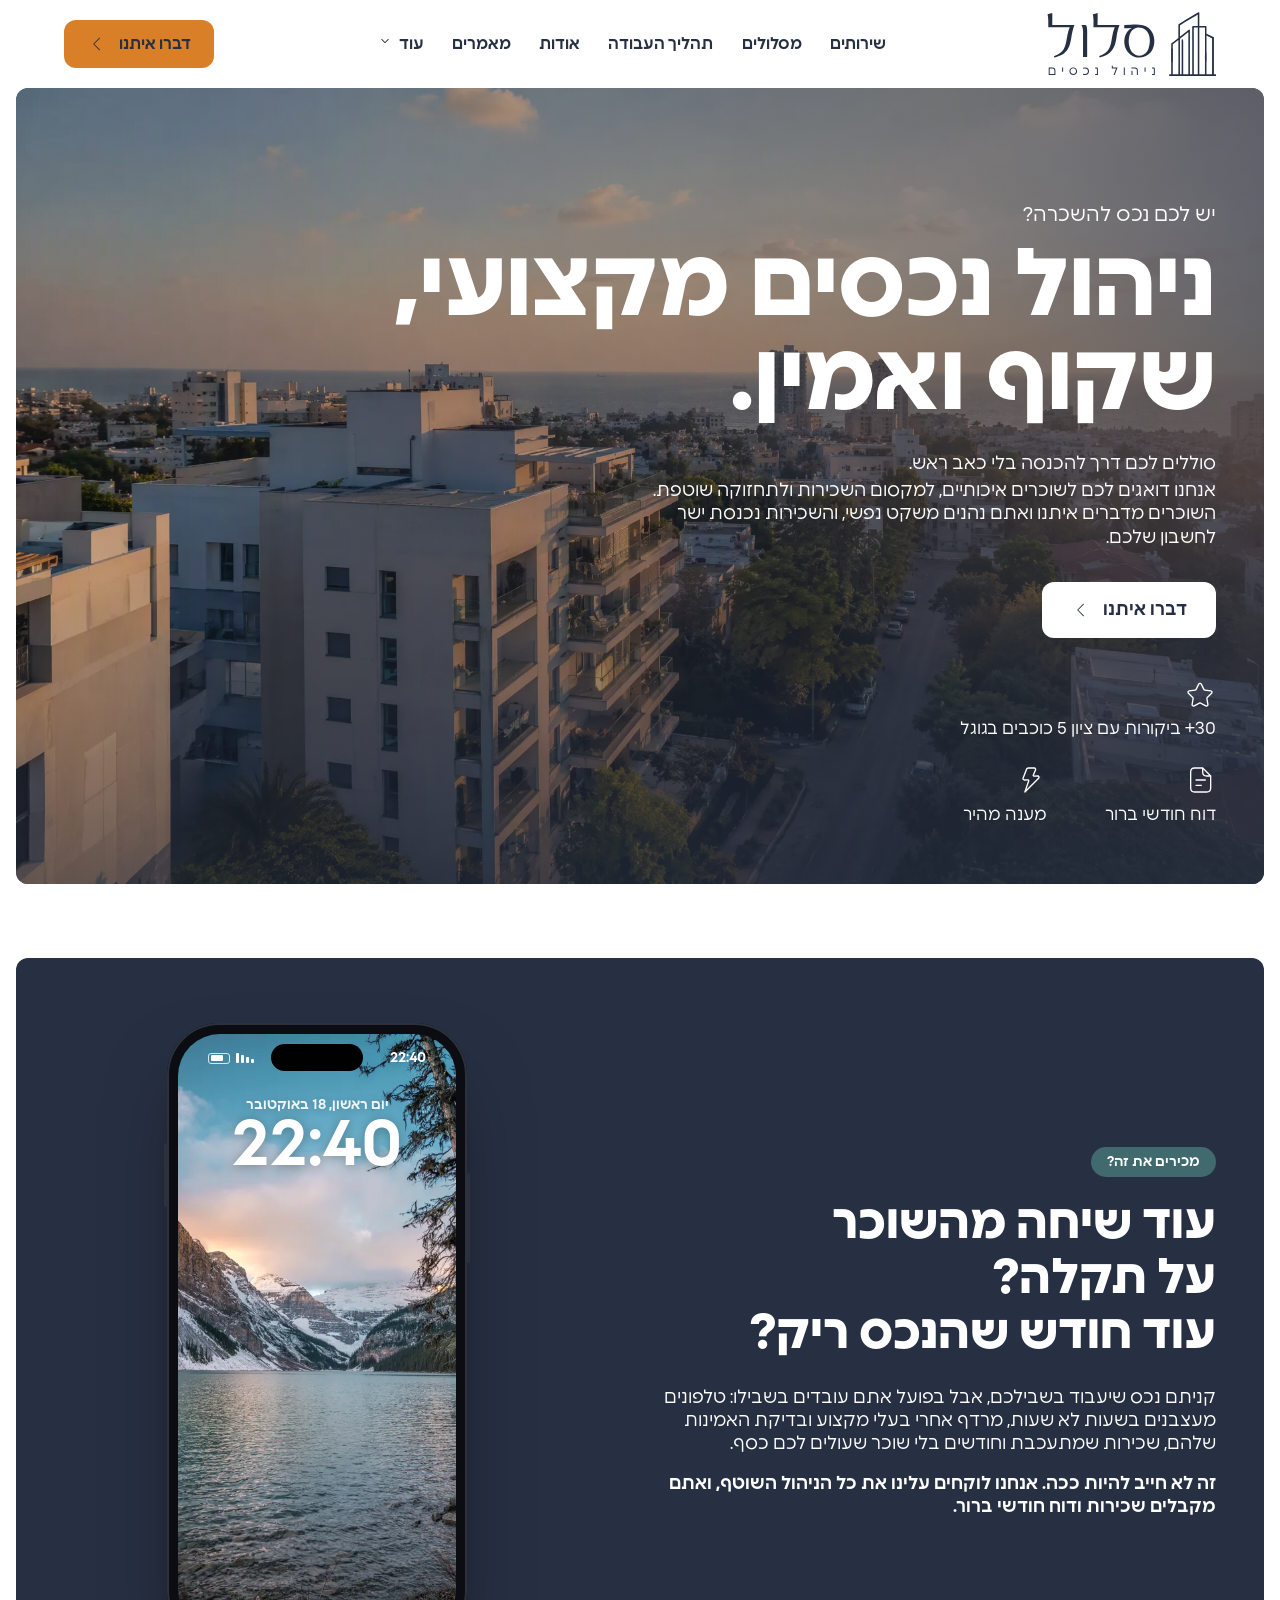
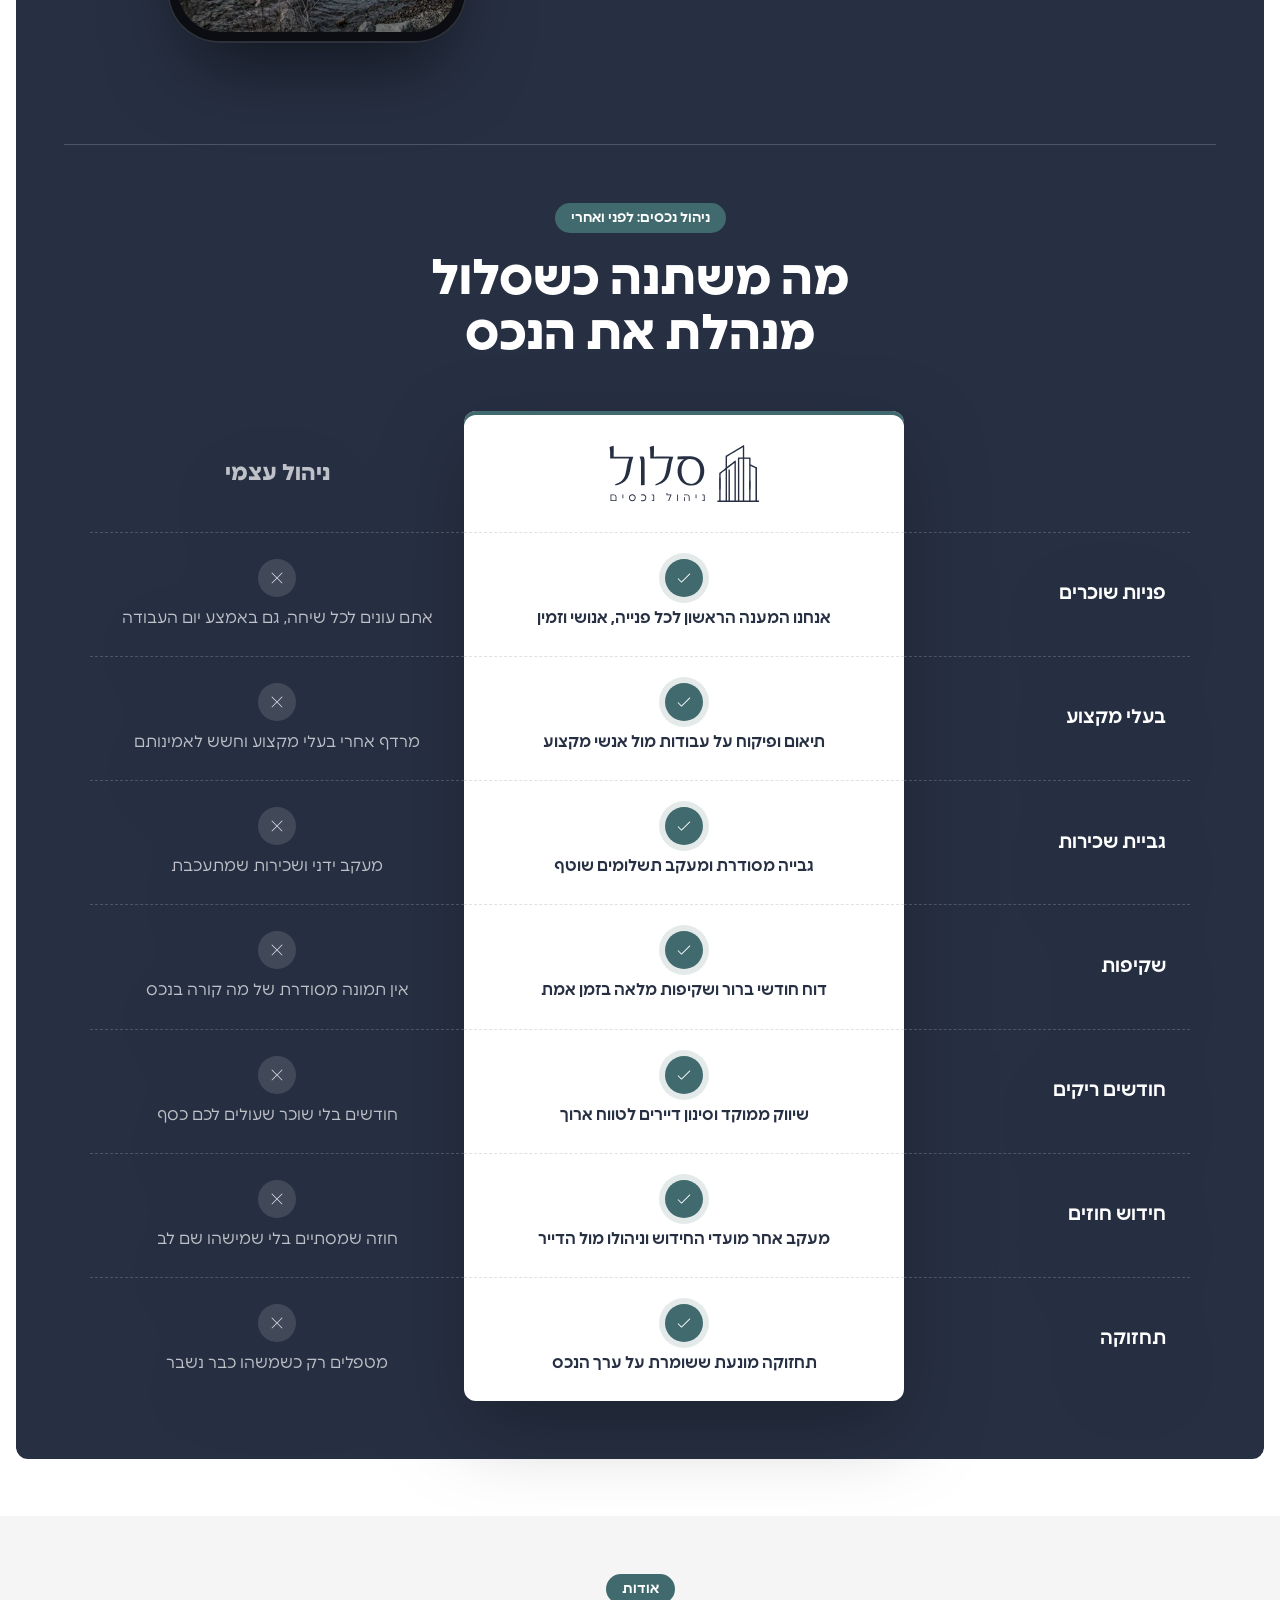
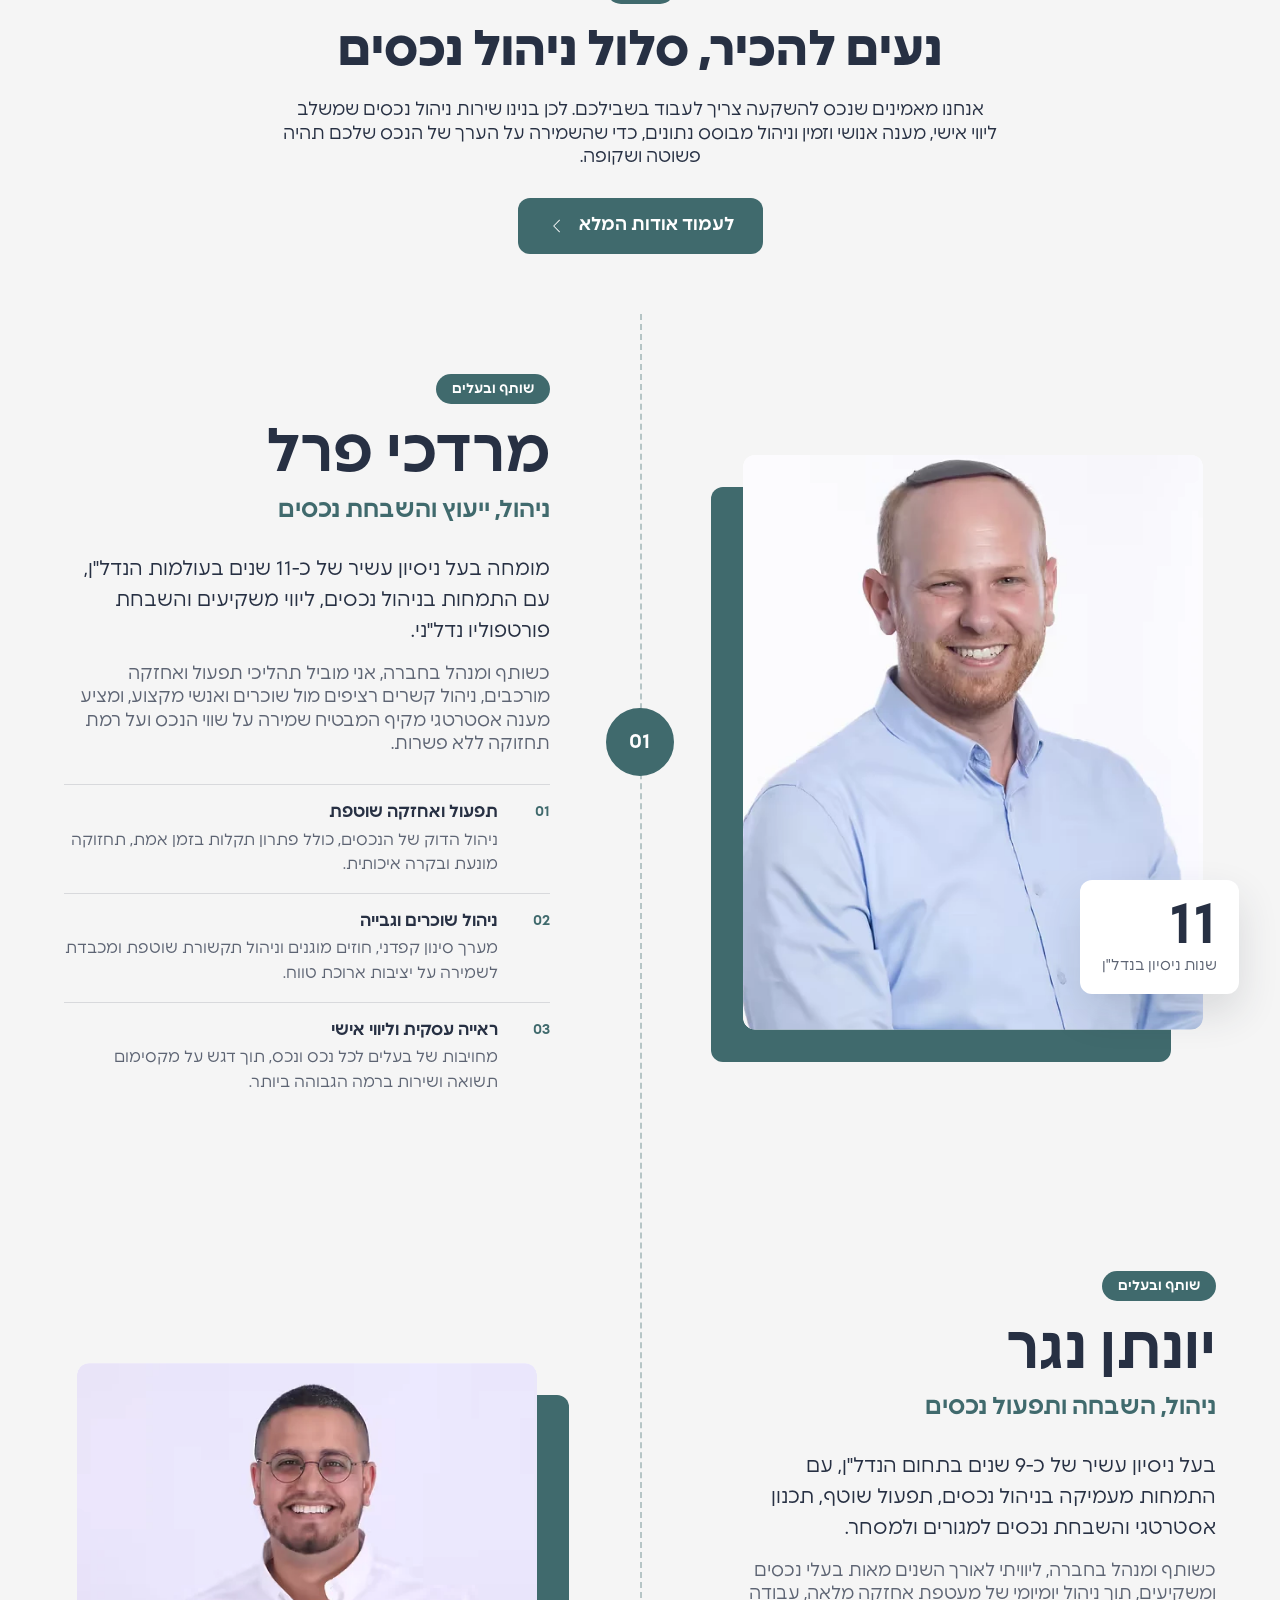
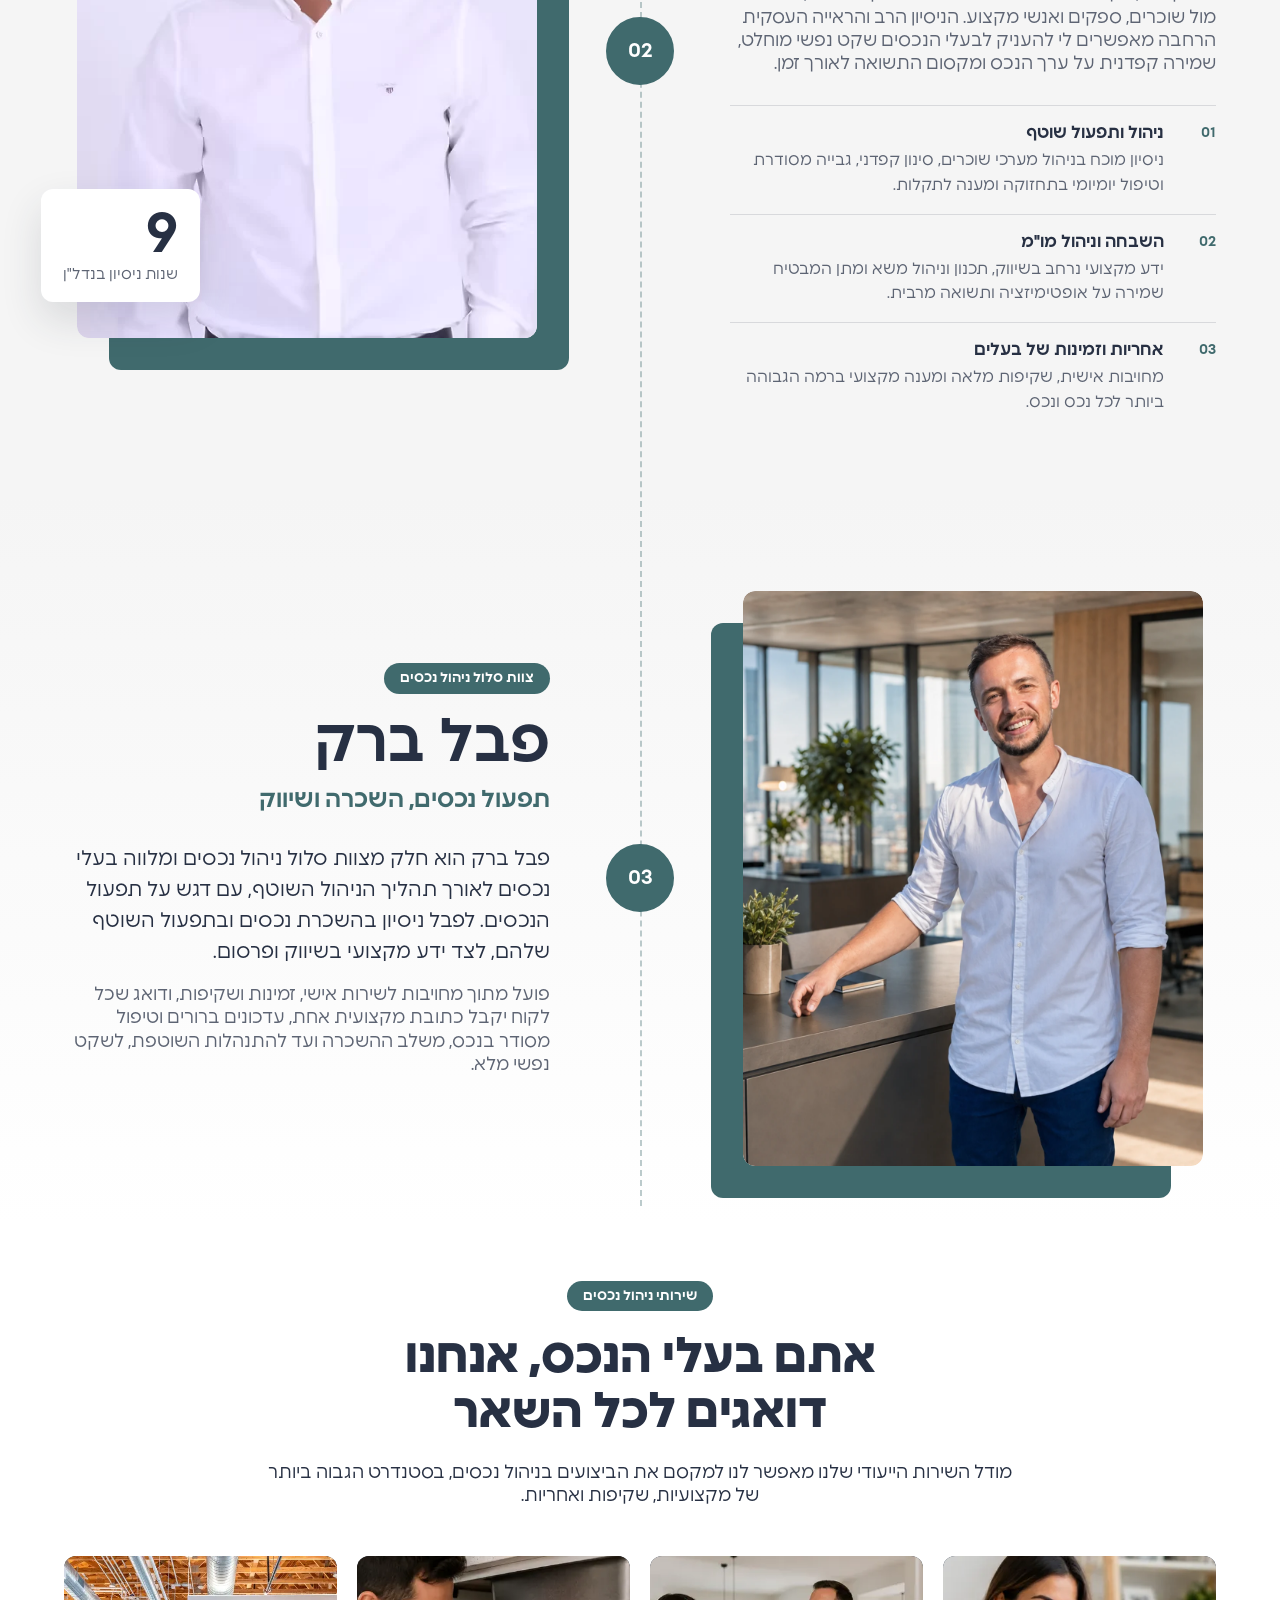
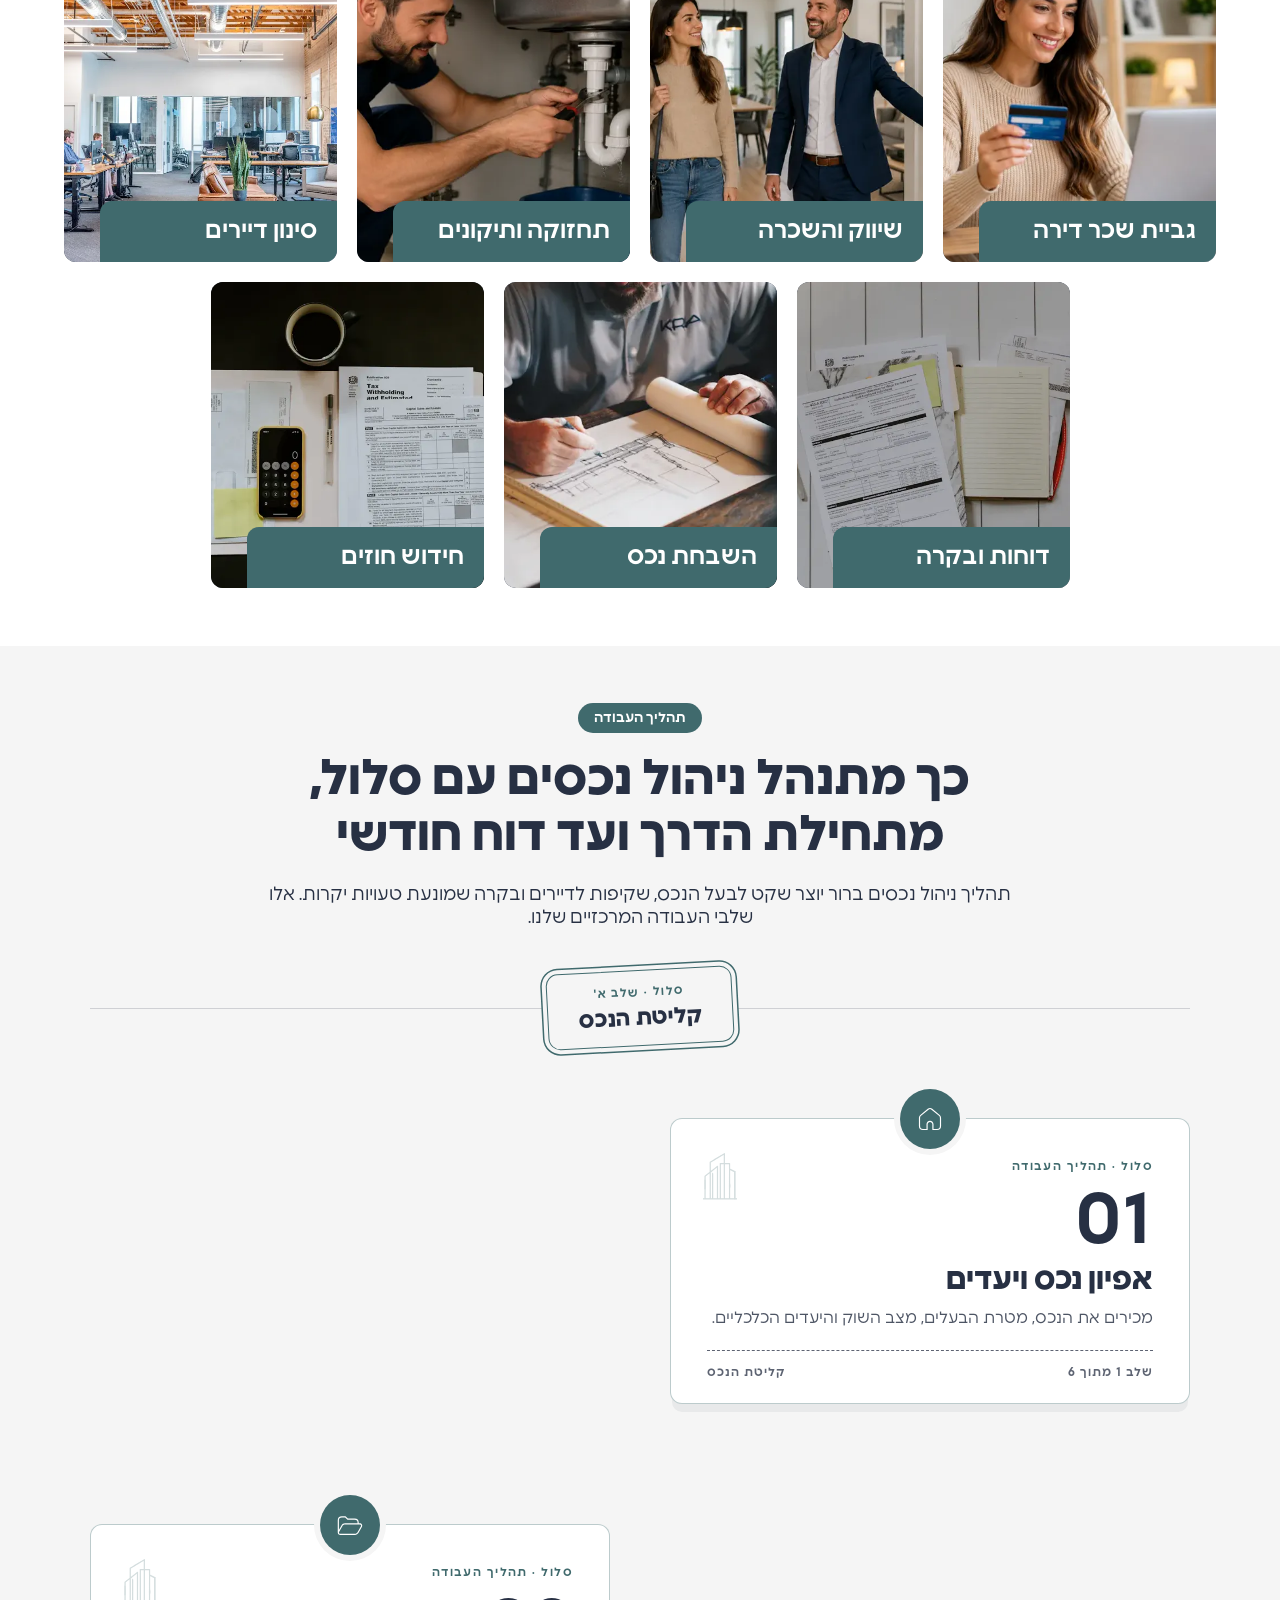
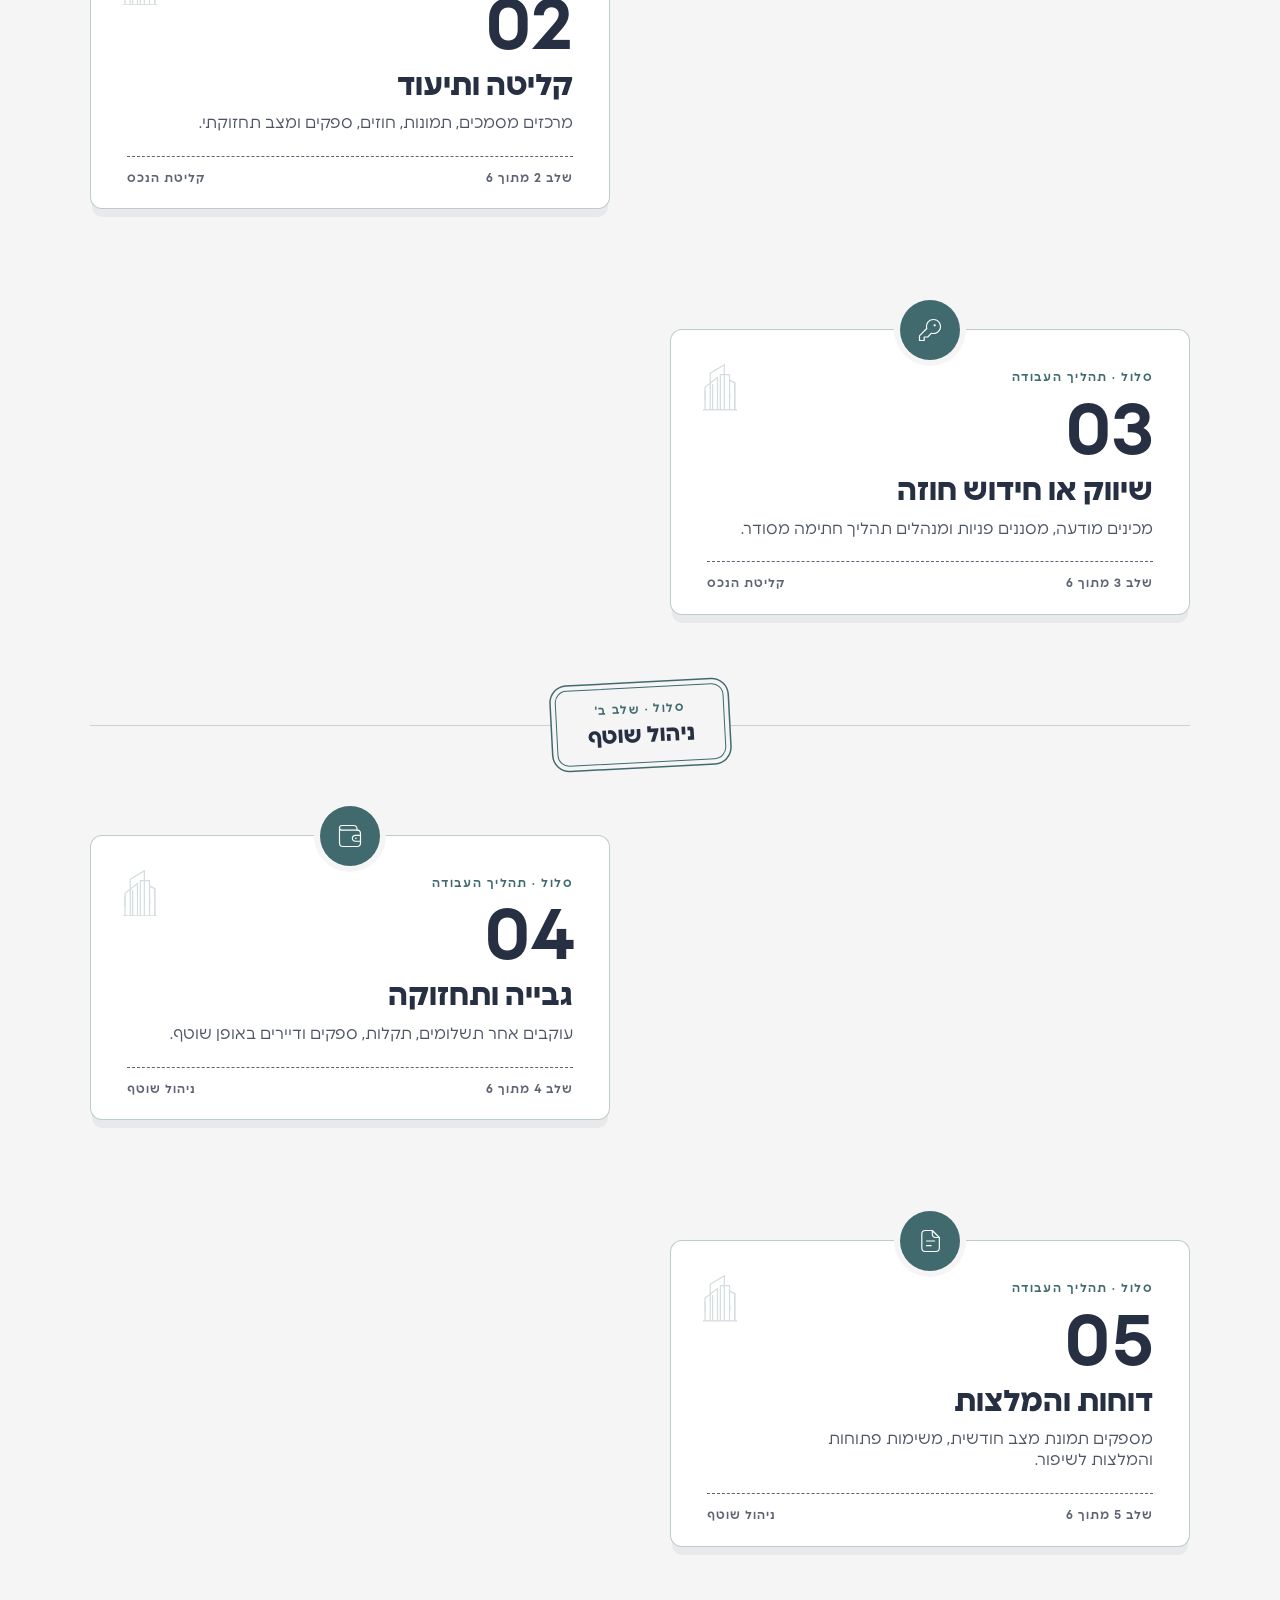
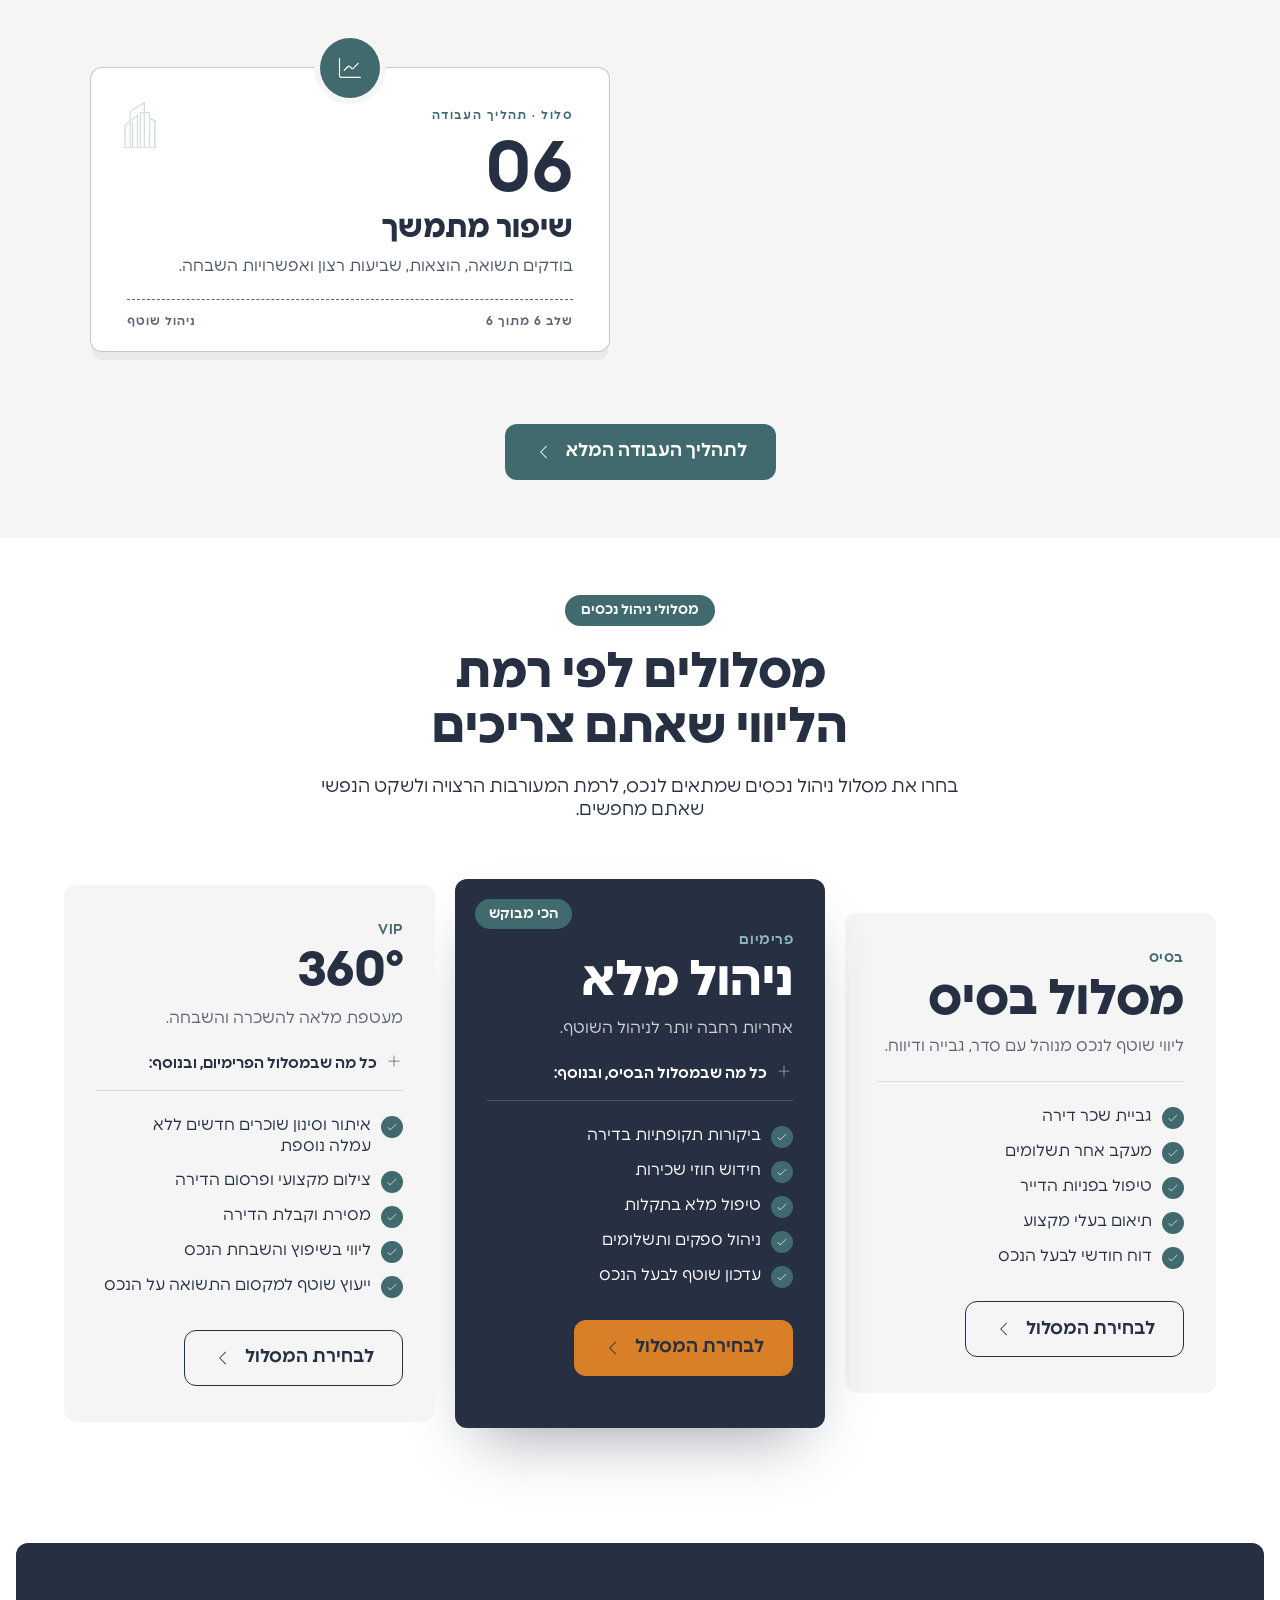
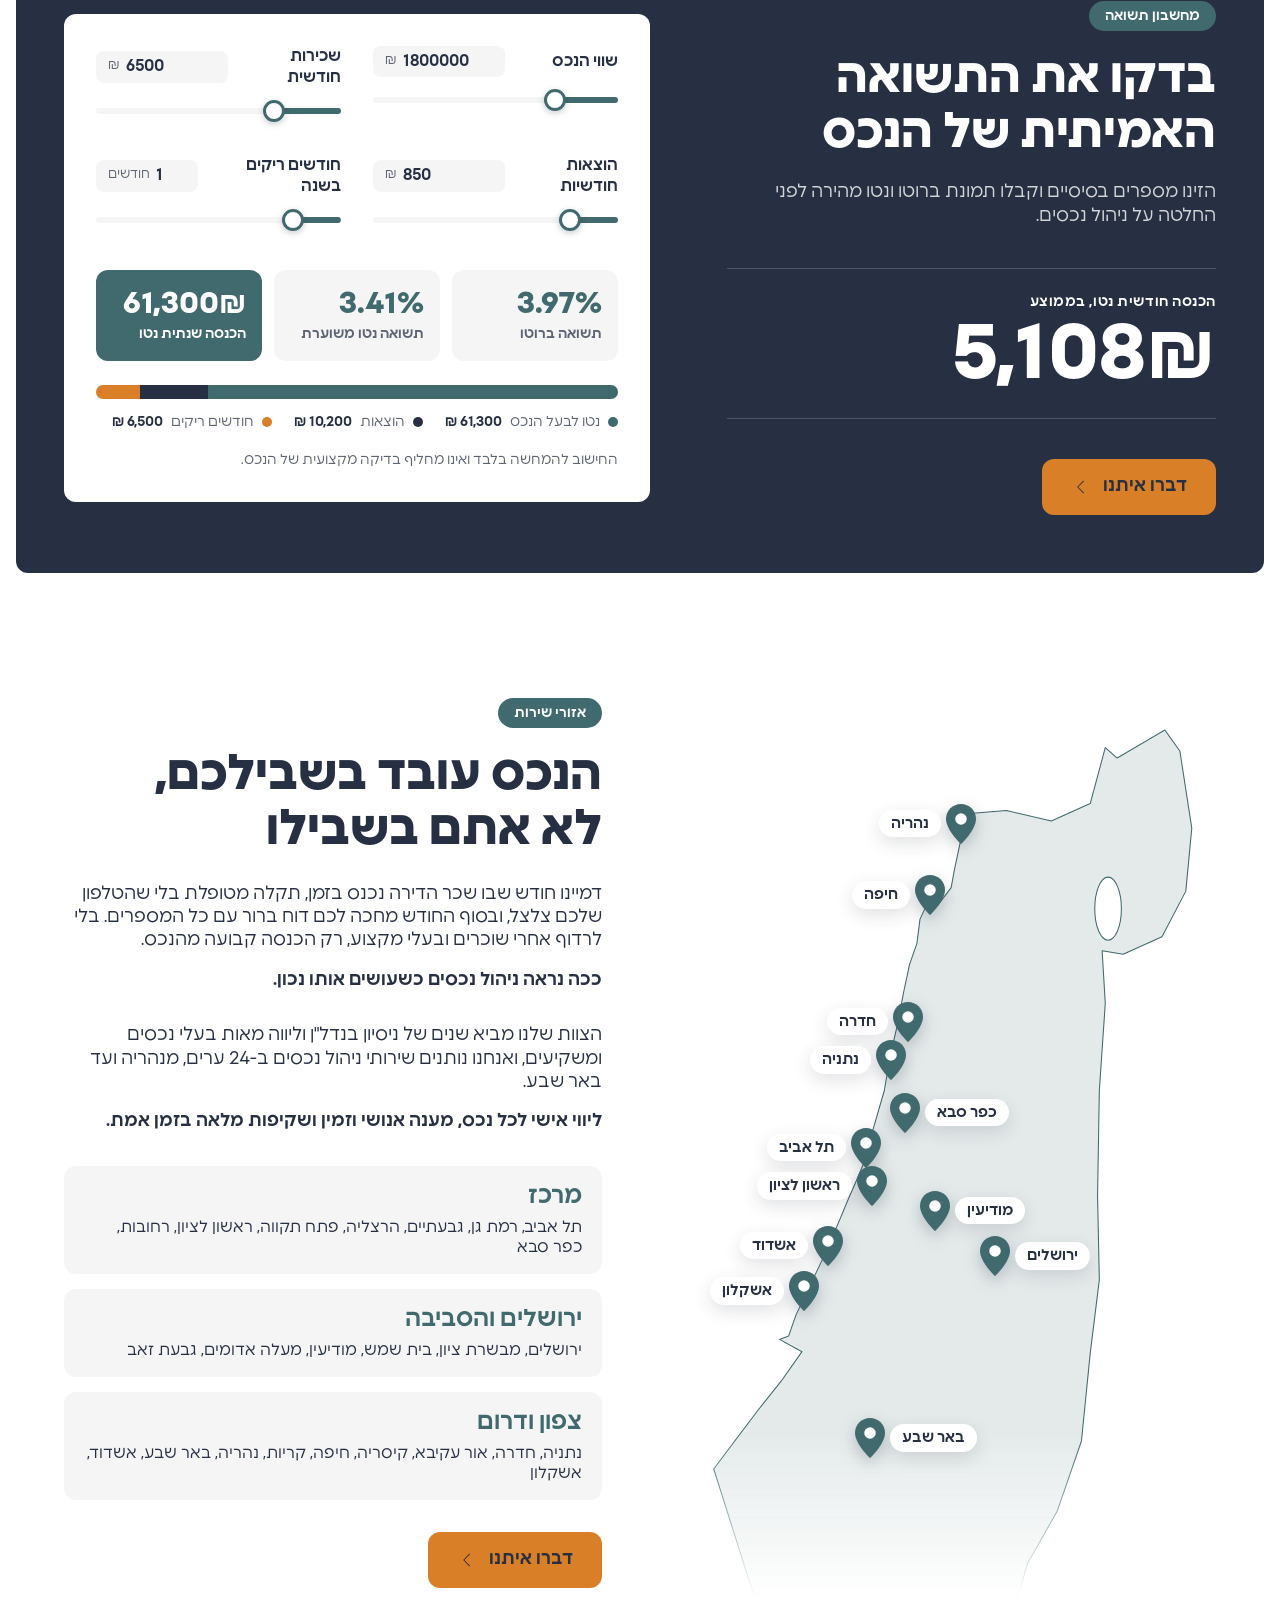
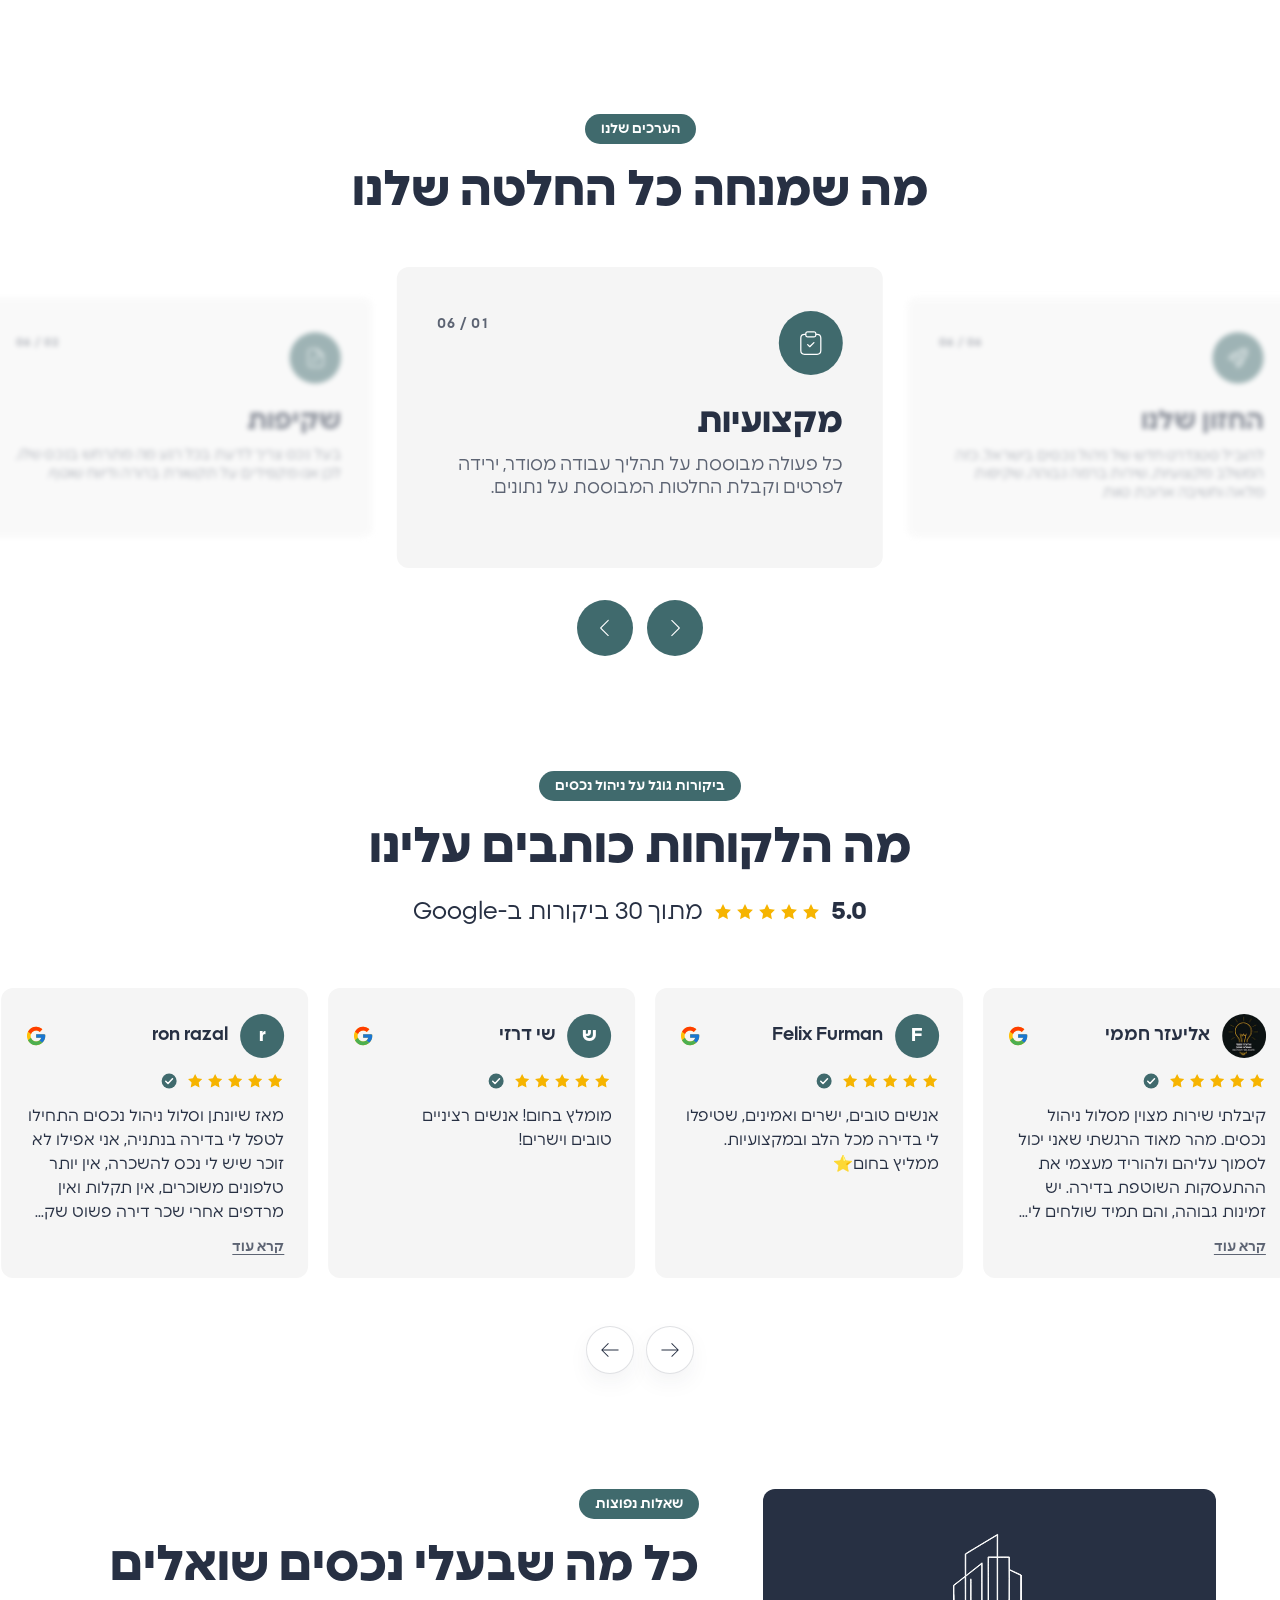
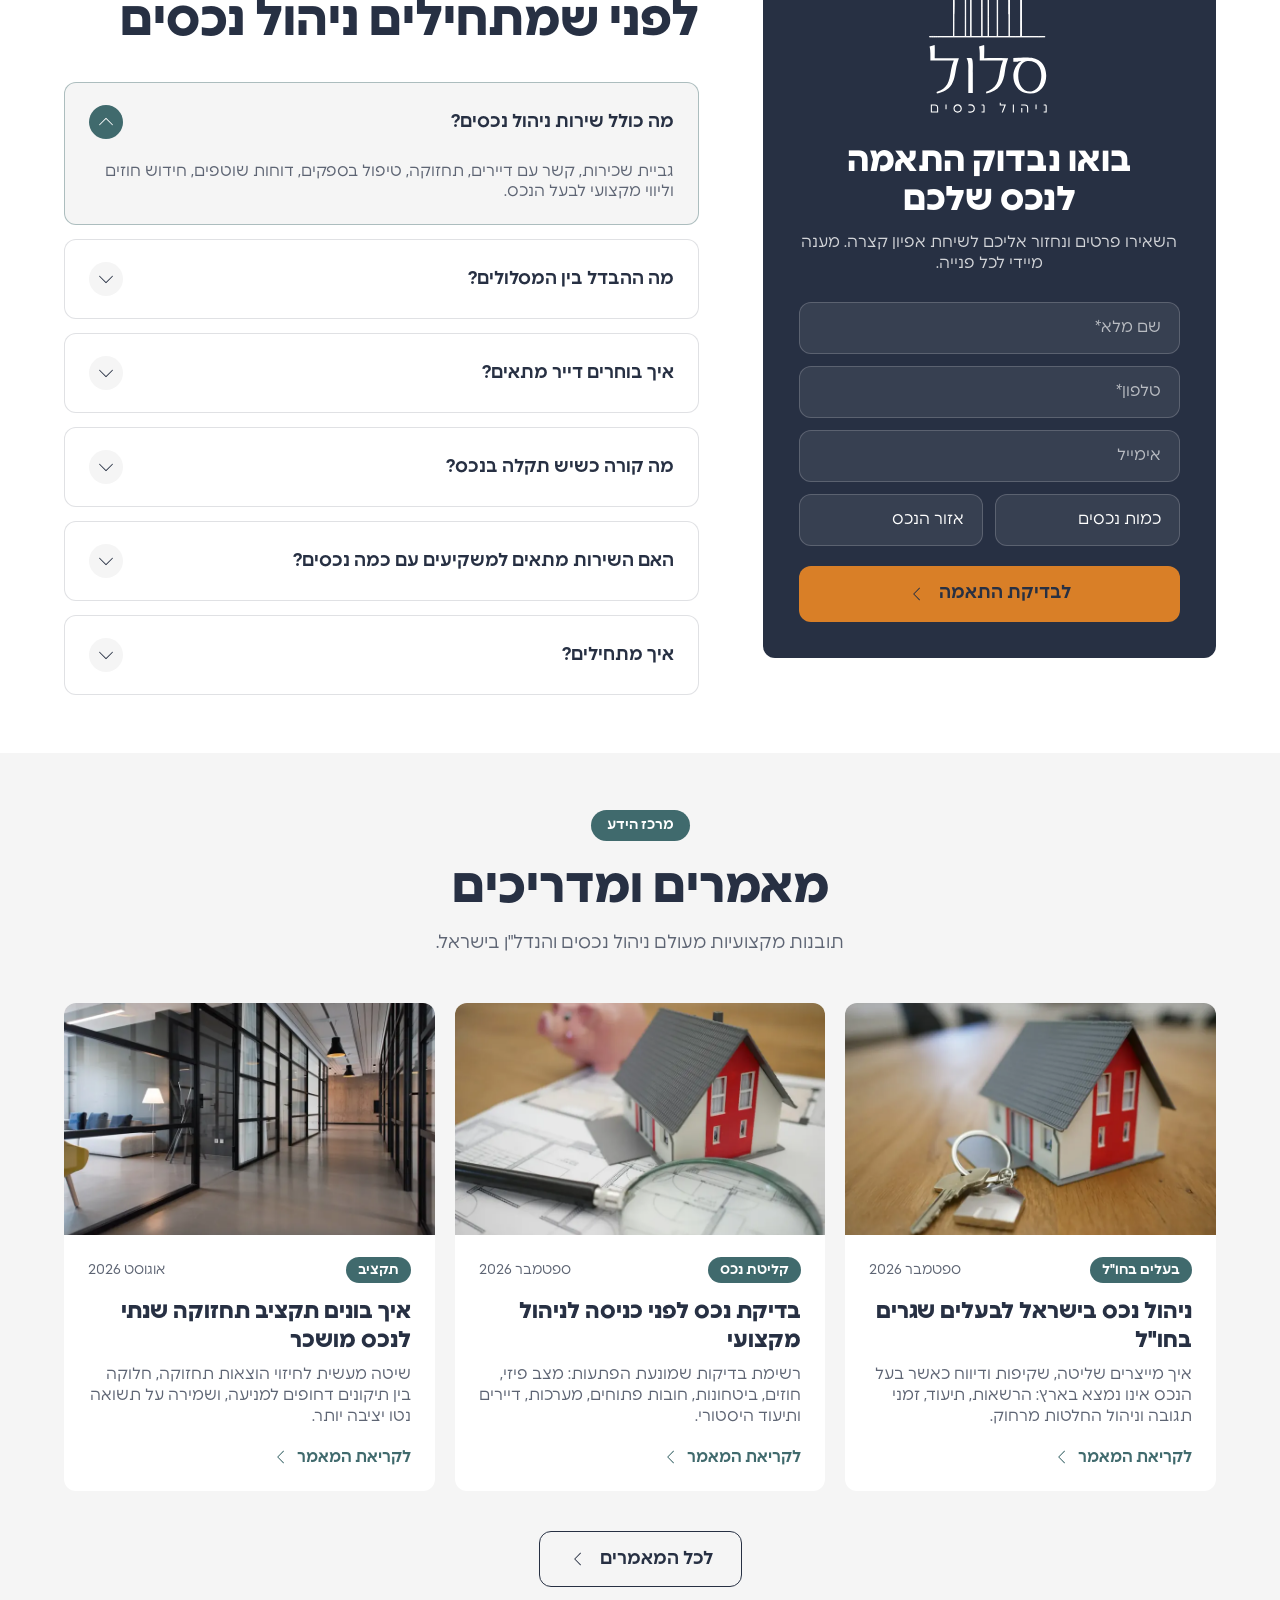
==== commit 0ff2068b: "Reviews: real Google profile photos where they exist; process cards: more top spacing on small scree" ====
--- a/index.html
+++ b/index.html
@@ -600,7 +600,7 @@
       <div class="reviews__carousel">
         <ul class="reviews__track" aria-label="ביקורות לקוחות מ-Google">
           <li class="review">
-            <div class="review__top"><span class="review__avatar" aria-hidden="true"><span>א</span></span><p class="review__name">אליעזר חממי</p><svg class="review__g" aria-hidden="true"><use href="#r-g"/></svg></div>
+            <div class="review__top"><span class="review__avatar" aria-hidden="true"><img src="img/reviews/r1.jpg" alt="" width="48" height="48" loading="lazy"></span><p class="review__name">אליעזר חממי</p><svg class="review__g" aria-hidden="true"><use href="#r-g"/></svg></div>
             <div class="review__rating" role="img" aria-label="5 מתוך 5 כוכבים"><span class="reviews__stars" aria-hidden="true"><svg><use href="#r-star"/></svg><svg><use href="#r-star"/></svg><svg><use href="#r-star"/></svg><svg><use href="#r-star"/></svg><svg><use href="#r-star"/></svg></span><svg class="review__verified" aria-hidden="true"><use href="#r-check"/></svg></div>
             <p class="review__text">קיבלתי שירות מצוין מסלול ניהול נכסים. מהר מאוד הרגשתי שאני יכול לסמוך עליהם ולהוריד מעצמי את ההתעסקות השוטפת בדירה. יש זמינות גבוהה, והם תמיד שולחים לי עדכונים שוטפים, היחס נעים והתנהלות מקצועית ואחראית. ממליץ בחום!</p>
             <button class="review__more" type="button" aria-expanded="false" hidden>קרא עוד</button>
@@ -624,7 +624,7 @@
             <button class="review__more" type="button" aria-expanded="false" hidden>קרא עוד</button>
           </li>
           <li class="review">
-            <div class="review__top"><span class="review__avatar" aria-hidden="true"><span>מ</span></span><p class="review__name">מיכל מנע</p><svg class="review__g" aria-hidden="true"><use href="#r-g"/></svg></div>
+            <div class="review__top"><span class="review__avatar" aria-hidden="true"><img src="img/reviews/r5.jpg" alt="" width="48" height="48" loading="lazy"></span><p class="review__name">מיכל מנע</p><svg class="review__g" aria-hidden="true"><use href="#r-g"/></svg></div>
             <div class="review__rating" role="img" aria-label="5 מתוך 5 כוכבים"><span class="reviews__stars" aria-hidden="true"><svg><use href="#r-star"/></svg><svg><use href="#r-star"/></svg><svg><use href="#r-star"/></svg><svg><use href="#r-star"/></svg><svg><use href="#r-star"/></svg></span><svg class="review__verified" aria-hidden="true"><use href="#r-check"/></svg></div>
             <p class="review__text">צוות נהדר שירות ברמה גבוהה<br>ממליצה בחום לכל מי שמחפש חברת ניהול נכסים!</p>
             <button class="review__more" type="button" aria-expanded="false" hidden>קרא עוד</button>
@@ -648,7 +648,7 @@
             <button class="review__more" type="button" aria-expanded="false" hidden>קרא עוד</button>
           </li>
           <li class="review">
-            <div class="review__top"><span class="review__avatar" aria-hidden="true"><span>т</span></span><p class="review__name">таня саркисян</p><svg class="review__g" aria-hidden="true"><use href="#r-g"/></svg></div>
+            <div class="review__top"><span class="review__avatar" aria-hidden="true"><img src="img/reviews/r8.jpg" alt="" width="48" height="48" loading="lazy"></span><p class="review__name">таня саркисян</p><svg class="review__g" aria-hidden="true"><use href="#r-g"/></svg></div>
             <div class="review__rating" role="img" aria-label="5 מתוך 5 כוכבים"><span class="reviews__stars" aria-hidden="true"><svg><use href="#r-star"/></svg><svg><use href="#r-star"/></svg><svg><use href="#r-star"/></svg><svg><use href="#r-star"/></svg><svg><use href="#r-star"/></svg></span><svg class="review__verified" aria-hidden="true"><use href="#r-check"/></svg></div>
             <p class="review__text">מרדכי ויונתן והצוות זמינים מאוד<br>מקצועיים מאוד אמינים מאוד<br>ממש רגועים ושאנחנו בידיים טובות<br>מאוד מרוצים !!!</p>
             <button class="review__more" type="button" aria-expanded="false" hidden>קרא עוד</button>
@@ -666,7 +666,7 @@
             <button class="review__more" type="button" aria-expanded="false" hidden>קרא עוד</button>
           </li>
           <li class="review">
-            <div class="review__top"><span class="review__avatar" aria-hidden="true"><span>Y</span></span><p class="review__name">Yehuda Corsia</p><svg class="review__g" aria-hidden="true"><use href="#r-g"/></svg></div>
+            <div class="review__top"><span class="review__avatar" aria-hidden="true"><img src="img/reviews/r10.jpg" alt="" width="48" height="48" loading="lazy"></span><p class="review__name">Yehuda Corsia</p><svg class="review__g" aria-hidden="true"><use href="#r-g"/></svg></div>
             <div class="review__rating" role="img" aria-label="5 מתוך 5 כוכבים"><span class="reviews__stars" aria-hidden="true"><svg><use href="#r-star"/></svg><svg><use href="#r-star"/></svg><svg><use href="#r-star"/></svg><svg><use href="#r-star"/></svg><svg><use href="#r-star"/></svg></span><svg class="review__verified" aria-hidden="true"><use href="#r-check"/></svg></div>
             <p class="review__text">צוות של אלופים! מוכשרים מכירים את עולם הנדל"ן מעולה<br>אנשים ישרים<br>תענוג לעבוד איתכם 🙏</p>
             <button class="review__more" type="button" aria-expanded="false" hidden>קרא עוד</button>
@@ -678,13 +678,13 @@
             <button class="review__more" type="button" aria-expanded="false" hidden>קרא עוד</button>
           </li>
           <li class="review">
-            <div class="review__top"><span class="review__avatar" aria-hidden="true"><span>O</span></span><p class="review__name">Oded Ratinsky</p><svg class="review__g" aria-hidden="true"><use href="#r-g"/></svg></div>
+            <div class="review__top"><span class="review__avatar" aria-hidden="true"><img src="img/reviews/r11.jpg" alt="" width="48" height="48" loading="lazy"></span><p class="review__name">Oded Ratinsky</p><svg class="review__g" aria-hidden="true"><use href="#r-g"/></svg></div>
             <div class="review__rating" role="img" aria-label="5 מתוך 5 כוכבים"><span class="reviews__stars" aria-hidden="true"><svg><use href="#r-star"/></svg><svg><use href="#r-star"/></svg><svg><use href="#r-star"/></svg><svg><use href="#r-star"/></svg><svg><use href="#r-star"/></svg></span><svg class="review__verified" aria-hidden="true"><use href="#r-check"/></svg></div>
             <p class="review__text">אדם ישר והגון<br>מקצועי מאוד</p>
             <button class="review__more" type="button" aria-expanded="false" hidden>קרא עוד</button>
           </li>
           <li class="review">
-            <div class="review__top"><span class="review__avatar" aria-hidden="true"><span>d</span></span><p class="review__name">dolev Shalom</p><svg class="review__g" aria-hidden="true"><use href="#r-g"/></svg></div>
+            <div class="review__top"><span class="review__avatar" aria-hidden="true"><img src="img/reviews/r12.jpg" alt="" width="48" height="48" loading="lazy"></span><p class="review__name">dolev Shalom</p><svg class="review__g" aria-hidden="true"><use href="#r-g"/></svg></div>
             <div class="review__rating" role="img" aria-label="5 מתוך 5 כוכבים"><span class="reviews__stars" aria-hidden="true"><svg><use href="#r-star"/></svg><svg><use href="#r-star"/></svg><svg><use href="#r-star"/></svg><svg><use href="#r-star"/></svg><svg><use href="#r-star"/></svg></span><svg class="review__verified" aria-hidden="true"><use href="#r-check"/></svg></div>
             <p class="review__text">שירות מקצועי<br>ניהול דירות מספר 1<br>ממש כדאי</p>
             <button class="review__more" type="button" aria-expanded="false" hidden>קרא עוד</button>
@@ -738,7 +738,7 @@
             <button class="review__more" type="button" aria-expanded="false" hidden>קרא עוד</button>
           </li>
           <li class="review">
-            <div class="review__top"><span class="review__avatar" aria-hidden="true"><span>O</span></span><p class="review__name">Or Moshe Kalderon</p><svg class="review__g" aria-hidden="true"><use href="#r-g"/></svg></div>
+            <div class="review__top"><span class="review__avatar" aria-hidden="true"><img src="img/reviews/r20.jpg" alt="" width="48" height="48" loading="lazy"></span><p class="review__name">Or Moshe Kalderon</p><svg class="review__g" aria-hidden="true"><use href="#r-g"/></svg></div>
             <div class="review__rating" role="img" aria-label="5 מתוך 5 כוכבים"><span class="reviews__stars" aria-hidden="true"><svg><use href="#r-star"/></svg><svg><use href="#r-star"/></svg><svg><use href="#r-star"/></svg><svg><use href="#r-star"/></svg><svg><use href="#r-star"/></svg></span><svg class="review__verified" aria-hidden="true"><use href="#r-check"/></svg></div>
             <p class="review__text">האמת שאני מאוד מרוצה. כל ההתעסקות עם הדירה ירדה ממני, ויש לי למי לפנות כשצריך. שירות טוב ואנשים שאפשר לסמוך עליהם.<br>ממליץ בחום .</p>
             <button class="review__more" type="button" aria-expanded="false" hidden>קרא עוד</button>
@@ -750,7 +750,7 @@
             <button class="review__more" type="button" aria-expanded="false" hidden>קרא עוד</button>
           </li>
           <li class="review">
-            <div class="review__top"><span class="review__avatar" aria-hidden="true"><span>ר</span></span><p class="review__name">רננה דבוש</p><svg class="review__g" aria-hidden="true"><use href="#r-g"/></svg></div>
+            <div class="review__top"><span class="review__avatar" aria-hidden="true"><img src="img/reviews/r22.jpg" alt="" width="48" height="48" loading="lazy"></span><p class="review__name">רננה דבוש</p><svg class="review__g" aria-hidden="true"><use href="#r-g"/></svg></div>
             <div class="review__rating" role="img" aria-label="5 מתוך 5 כוכבים"><span class="reviews__stars" aria-hidden="true"><svg><use href="#r-star"/></svg><svg><use href="#r-star"/></svg><svg><use href="#r-star"/></svg><svg><use href="#r-star"/></svg><svg><use href="#r-star"/></svg></span><svg class="review__verified" aria-hidden="true"><use href="#r-check"/></svg></div>
             <p class="review__text">אחלה שירות, רמה מאוד גבוהה<br>מרדכי ויונתן אנשים טובים וישרים מקצועיים מאוד<br>כיף לדעת שיש על מי לסמוך</p>
             <button class="review__more" type="button" aria-expanded="false" hidden>קרא עוד</button>
--- a/css/process.css
+++ b/css/process.css
@@ -62,11 +62,12 @@
 
 @media (max-width: 1024px) {
   .process__head { margin-bottom: 32px; }
-  .trip { width: 100%; margin-top: 96px; padding: 34px 22px 18px; }
+  /* ריווח עליון גדול יותר: הנעץ העגול חוצה את קצה הכרטיס, ובמסכים צרים הוא היה נצמד לשורת "סלול · תהליך העבודה" */
+  .trip { width: 100%; margin-top: 96px; padding: 52px 22px 18px; }
   .trip--left { margin-inline-start: 0; }
   .trip__num { font-size: 56px; }
   .trip__title { font-size: 24px; }
-  .trip__mark { top: 30px; left: 22px; width: 38px; }
+  .trip__mark { top: 50px; left: 22px; width: 38px; }
   .journey__stamp { margin: 64px 0; }
   .stamp__name { font-size: 19px; }
 }
--- a/css/reviews.css
+++ b/css/reviews.css
@@ -33,6 +33,8 @@
   display: grid; place-items: center; flex: none; width: 44px; height: 44px; border-radius: 50%;
   background: var(--teal); color: var(--white); font-size: 18px; font-weight: 700; line-height: 1;
 }
+.review__avatar { overflow: hidden; }
+.review__avatar img { display: block; width: 100%; height: 100%; object-fit: cover; }
 .review__name { margin: 0; flex: 1; font-size: var(--body); font-weight: 600; line-height: 1.2; color: var(--navy); }
 .review__g { width: 22px; height: 22px; flex: none; }
 .review__rating { display: flex; align-items: center; gap: 8px; }
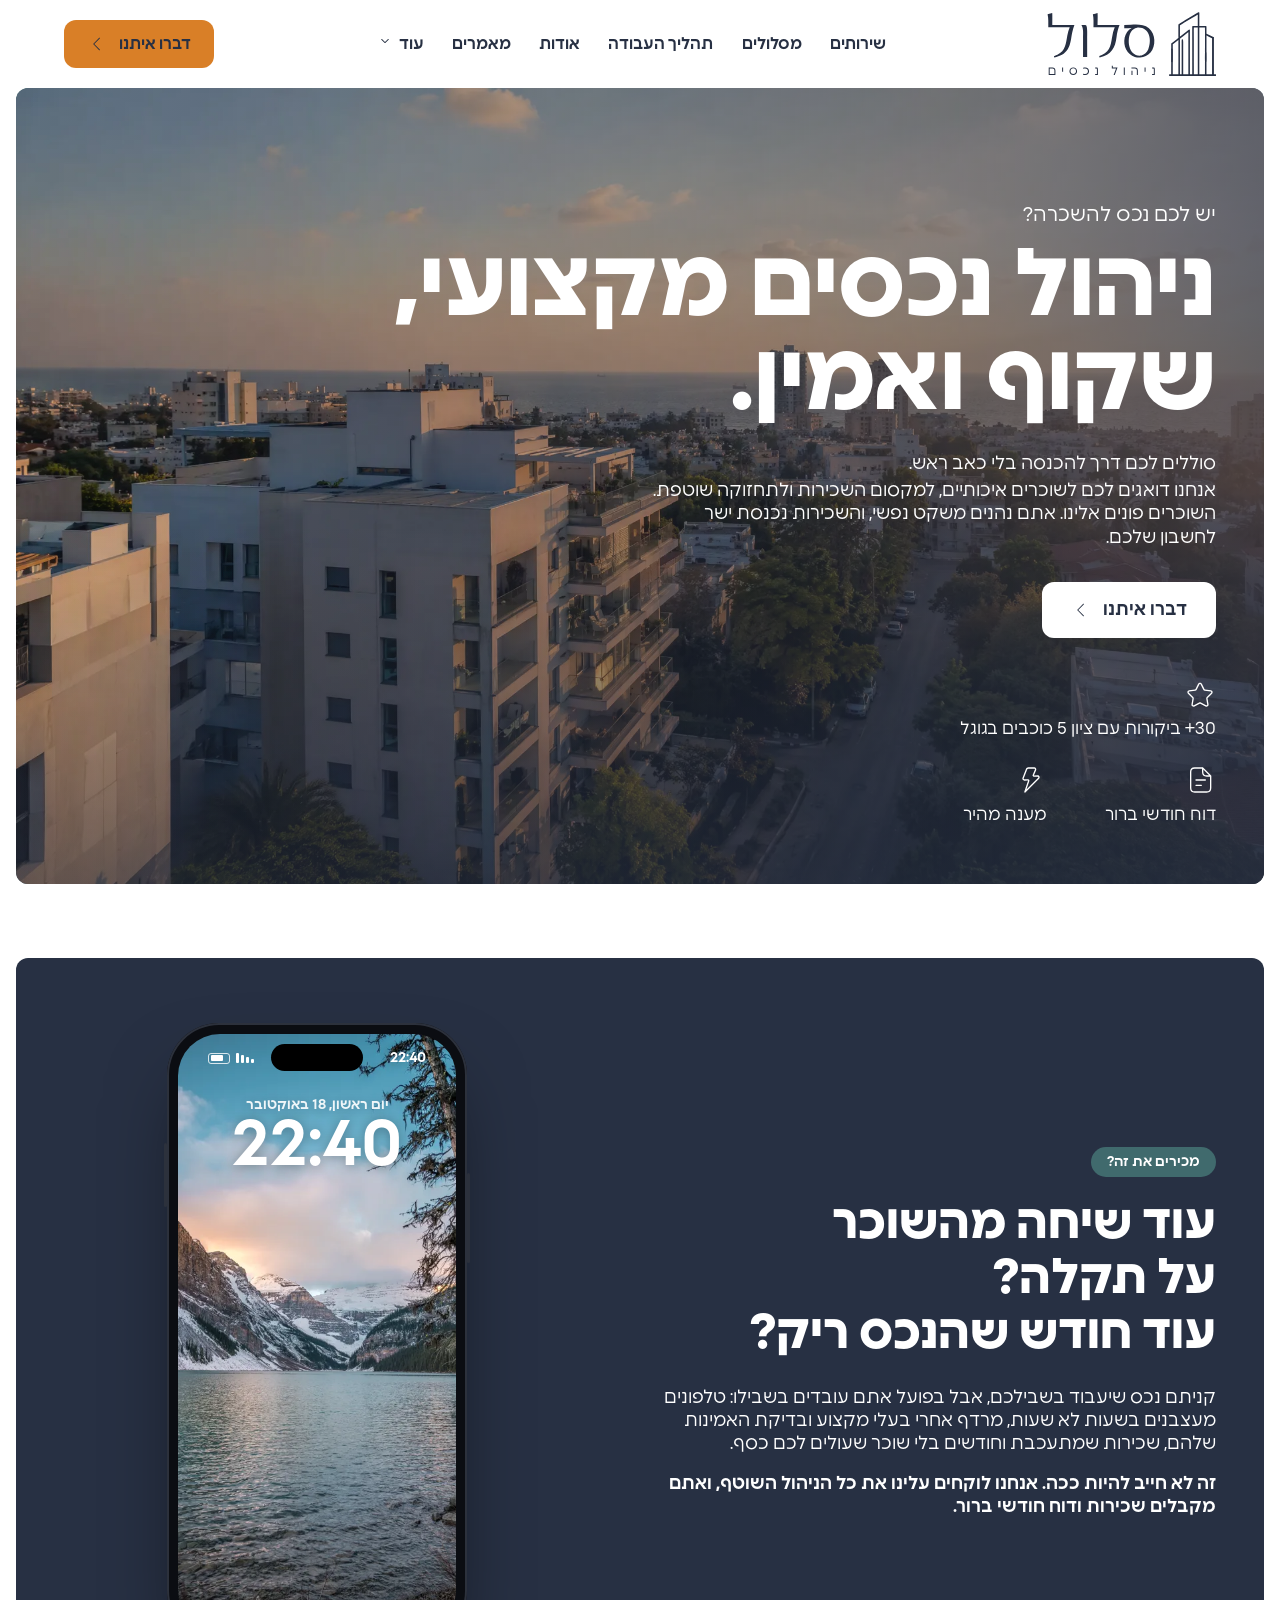
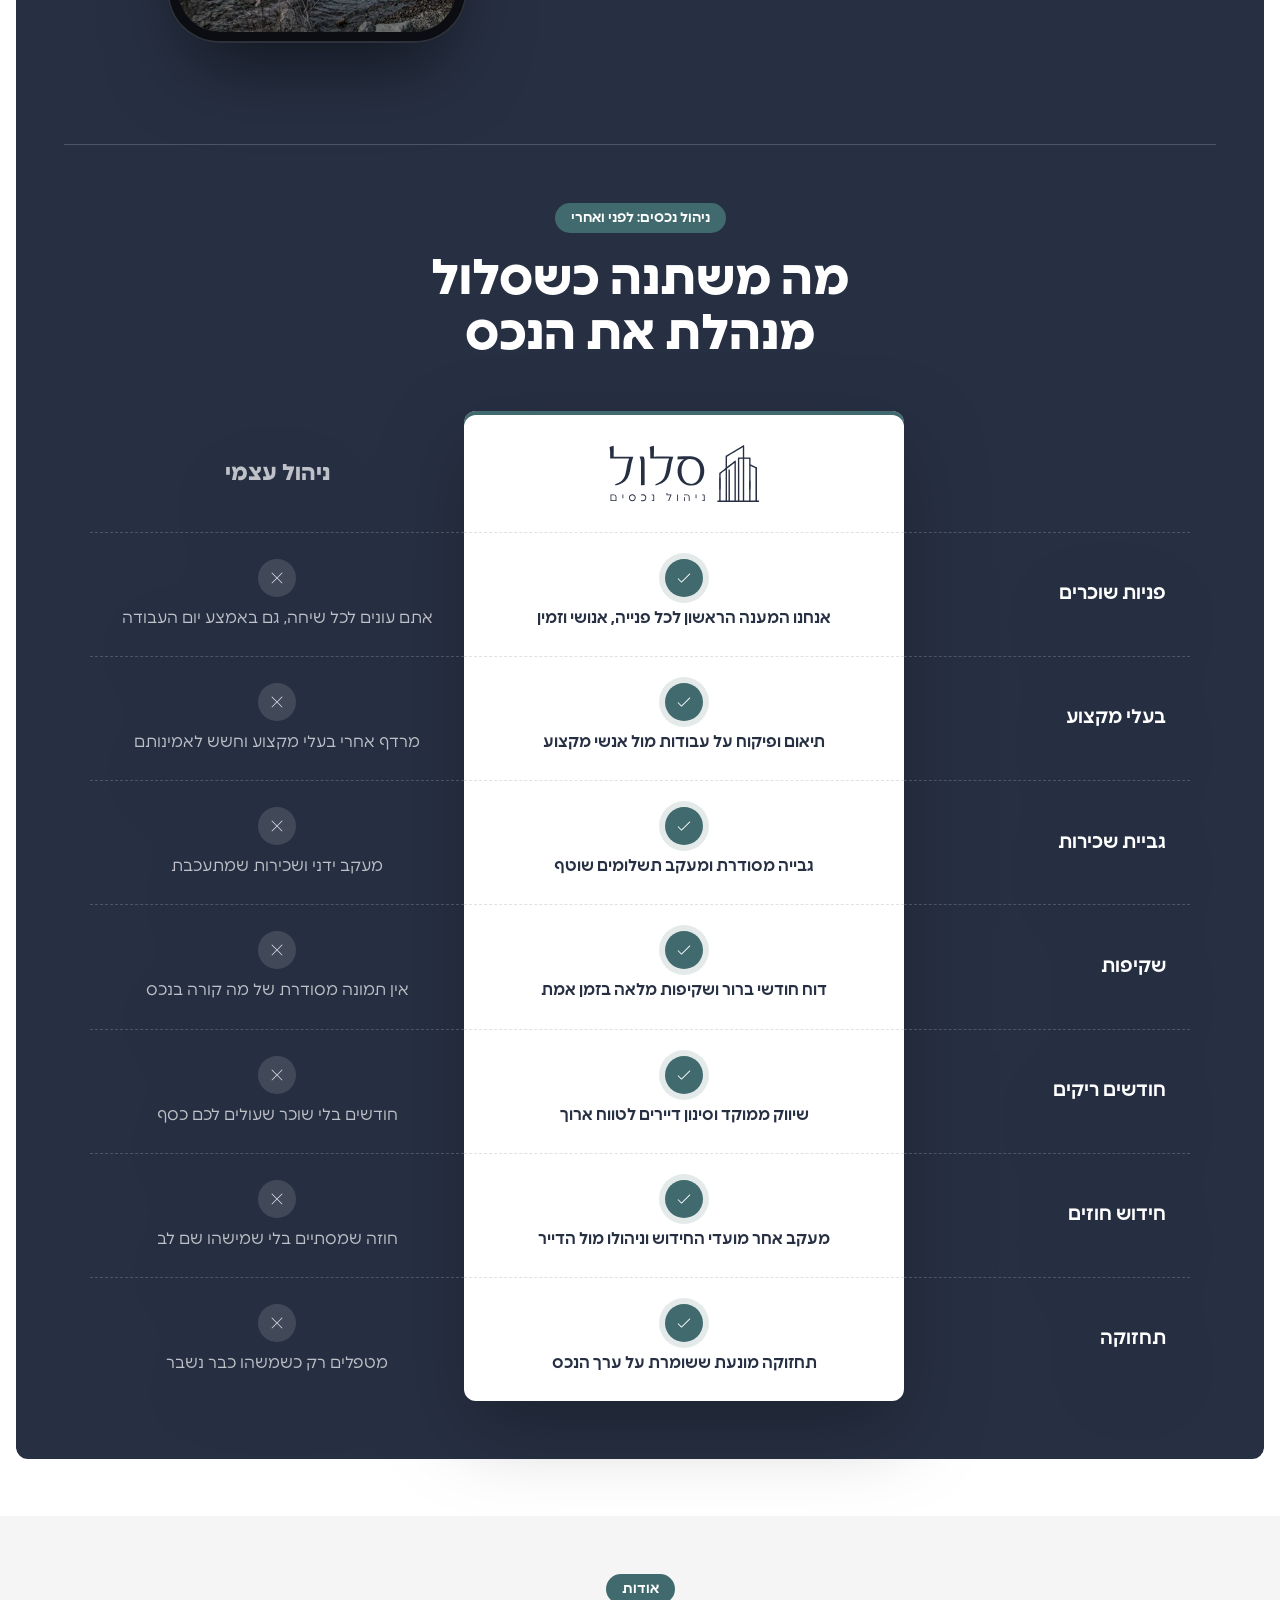
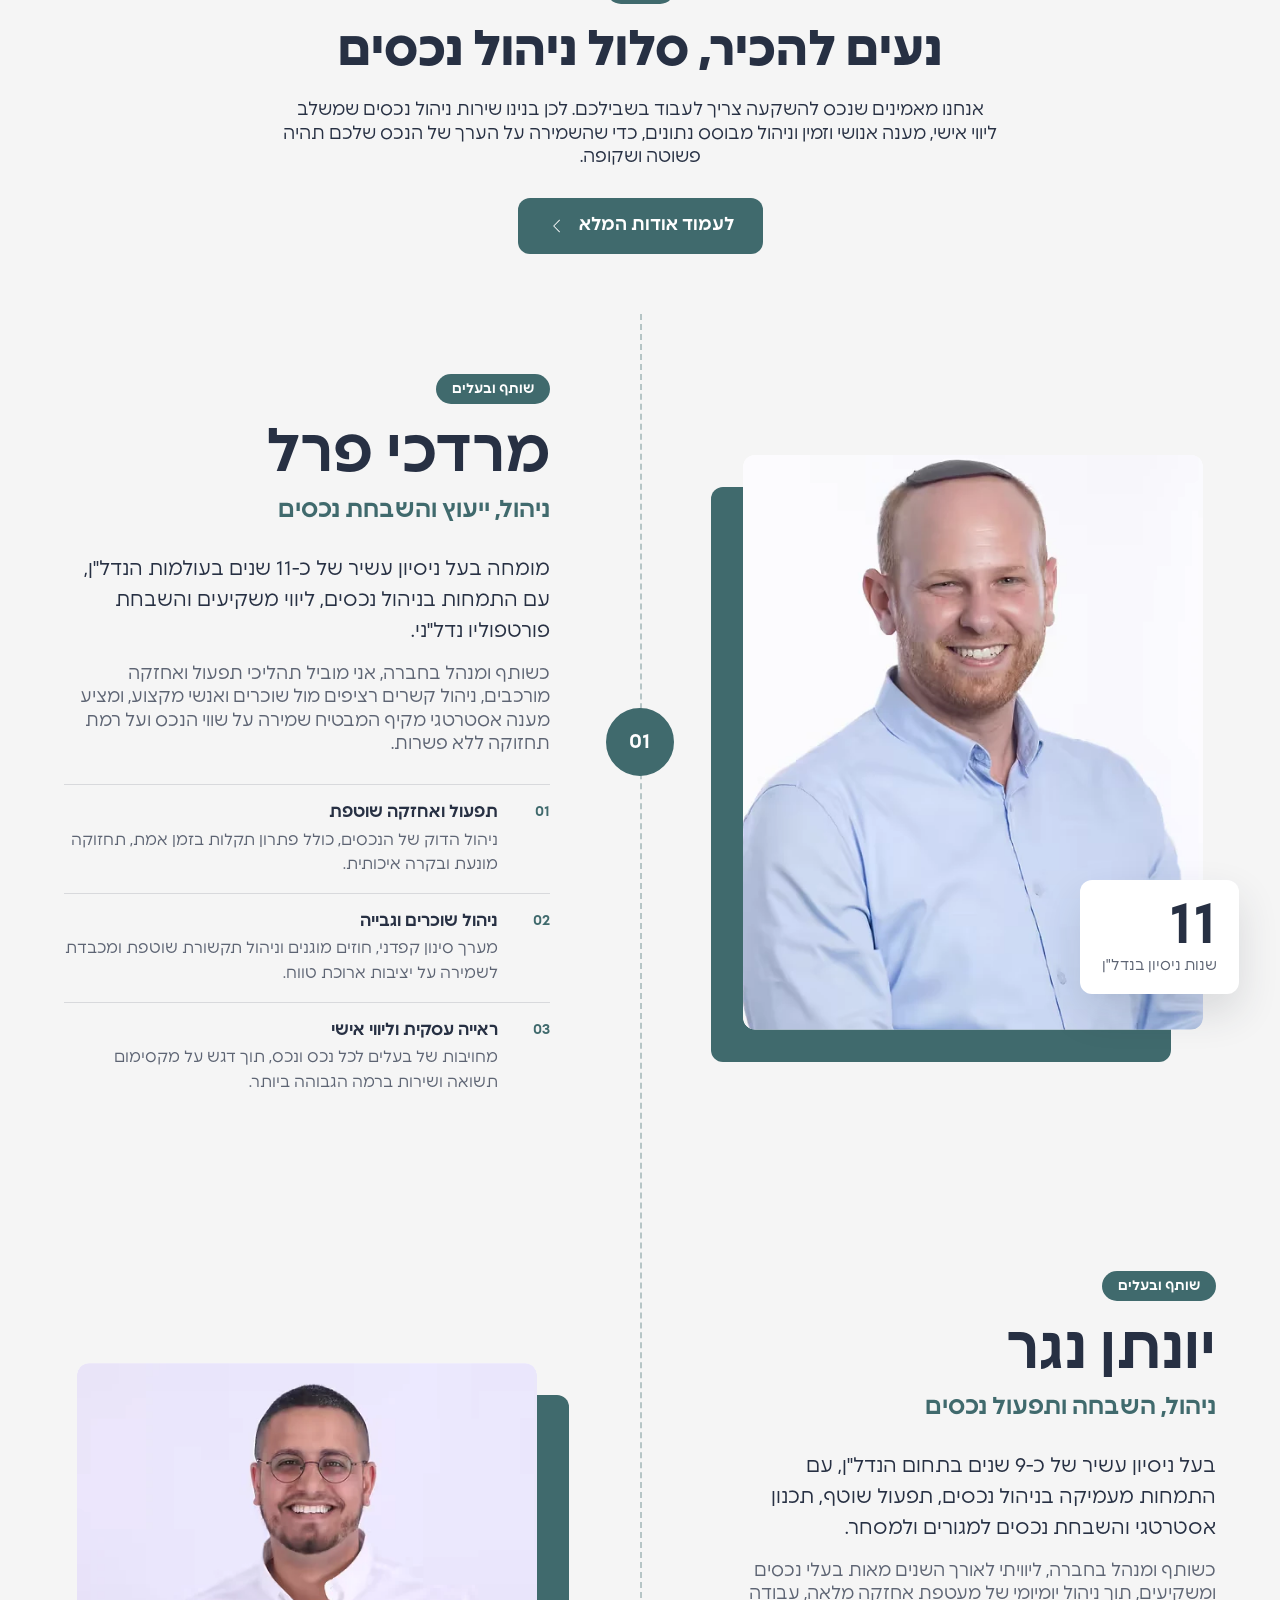
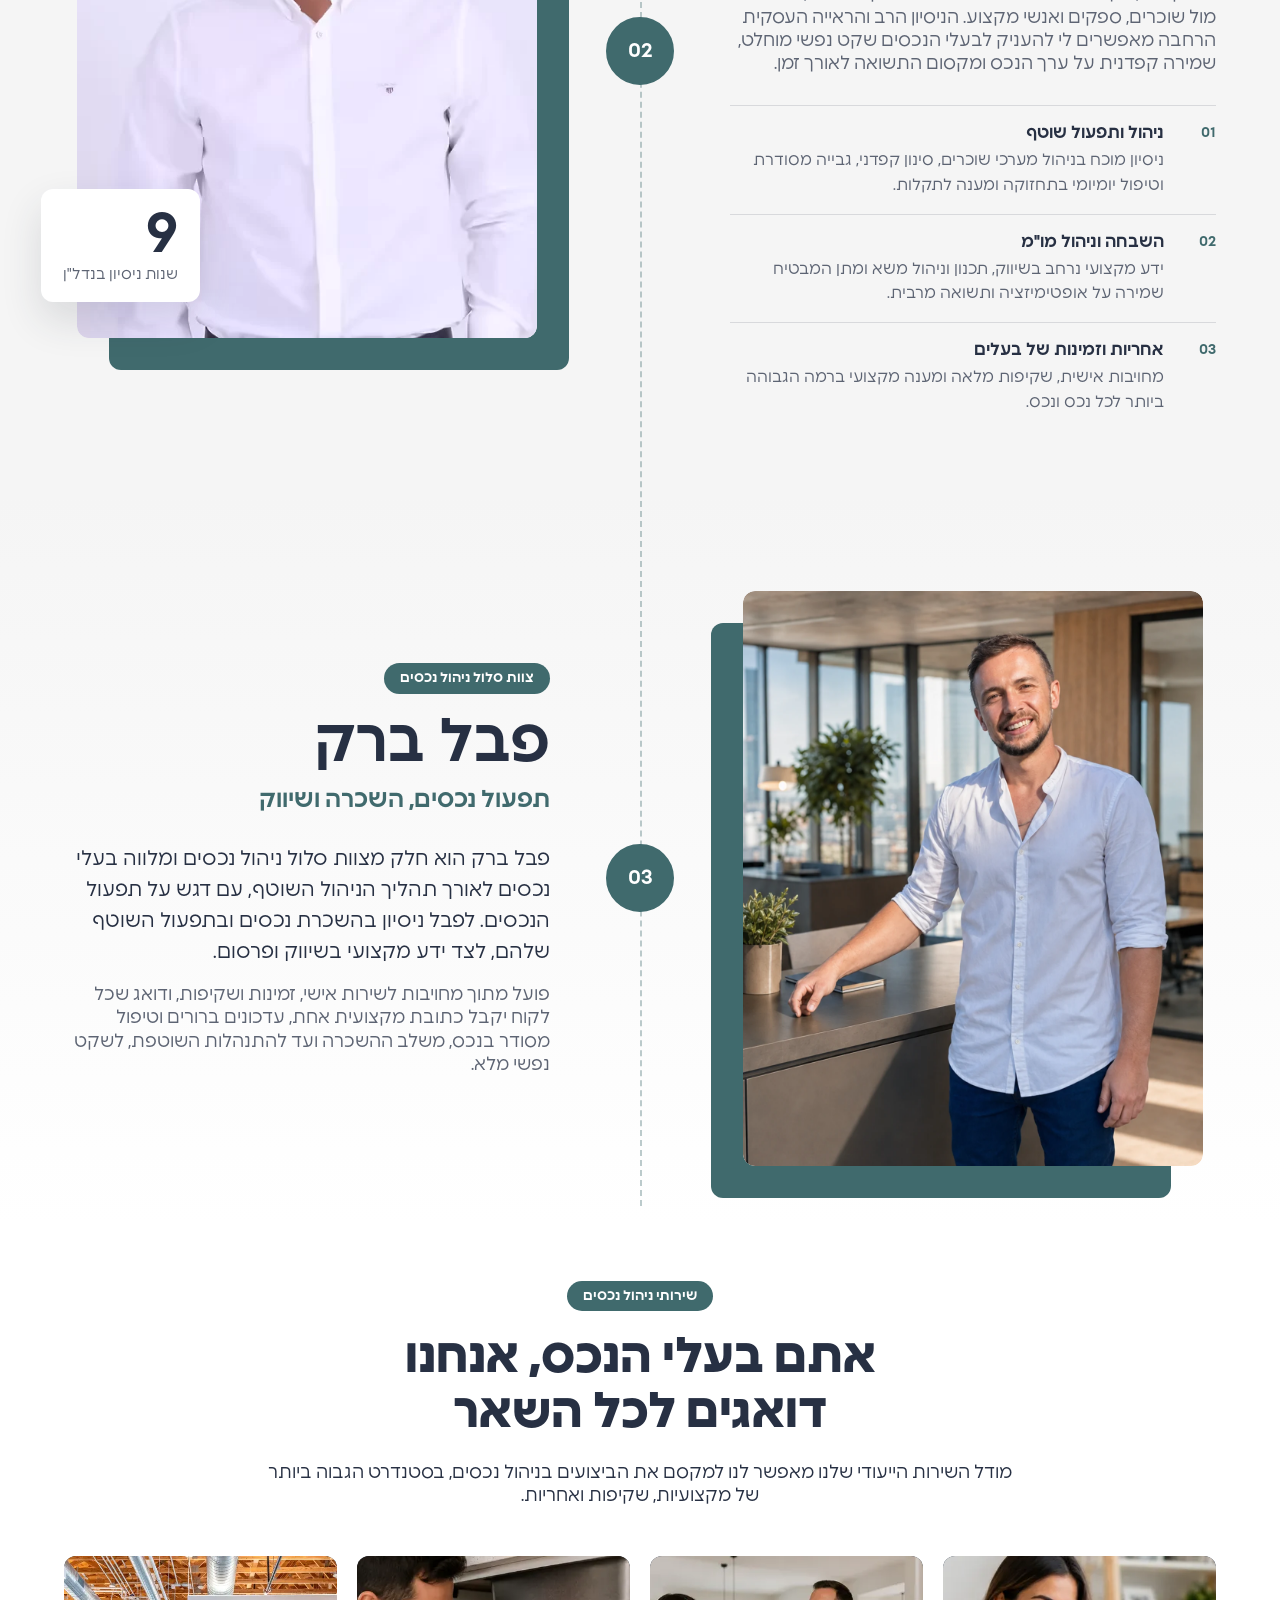
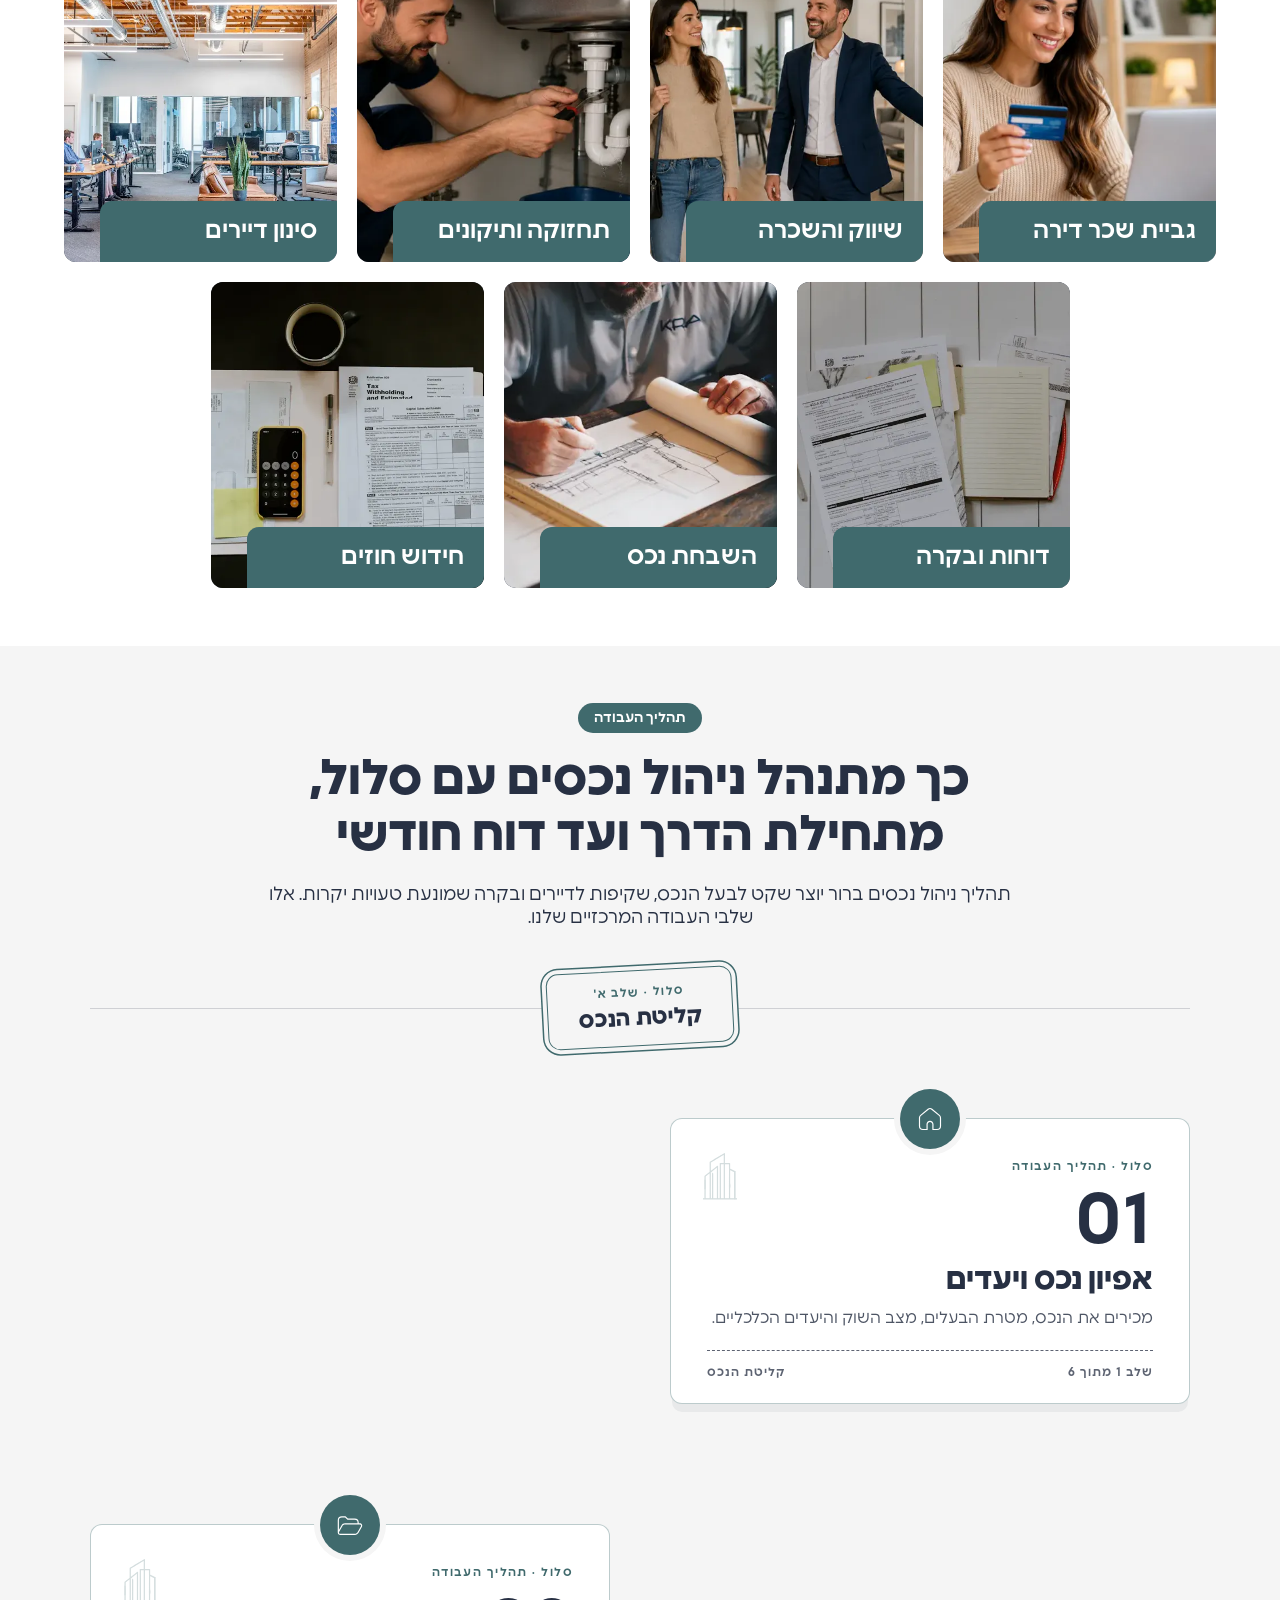
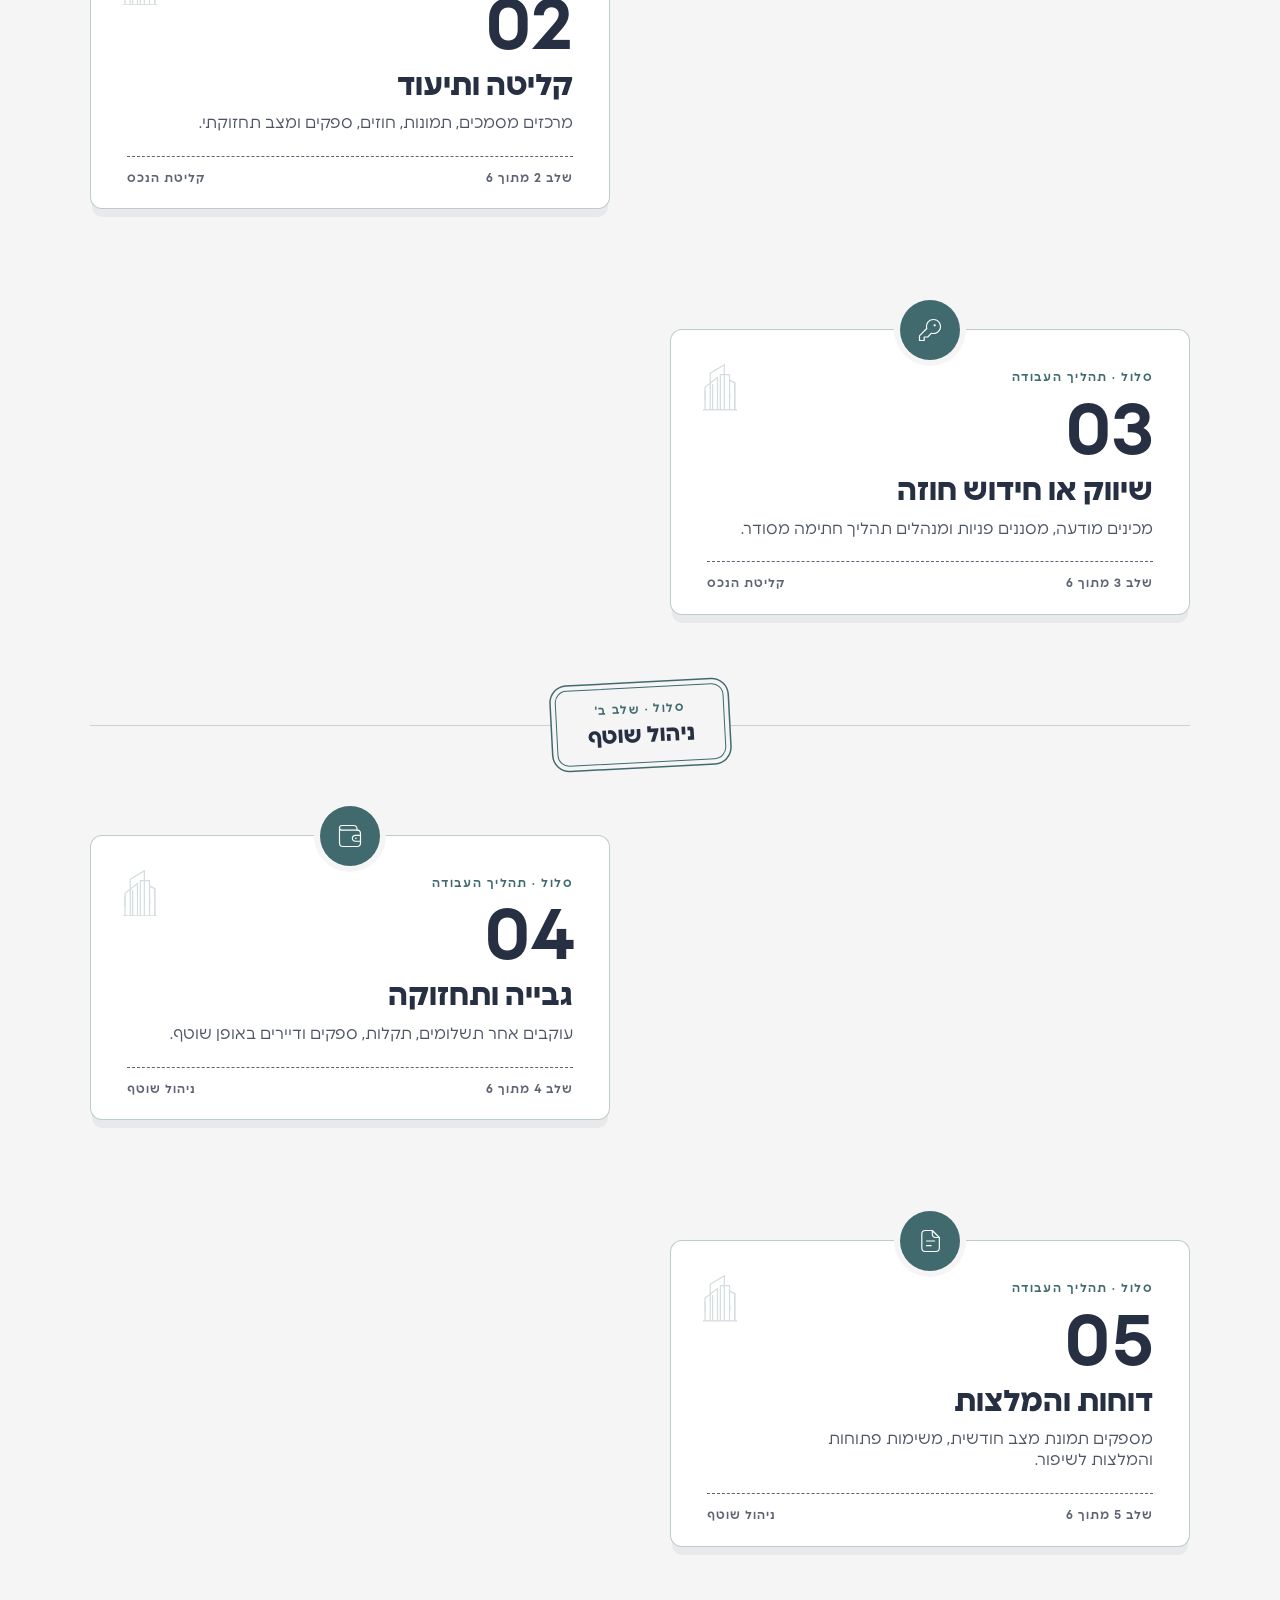
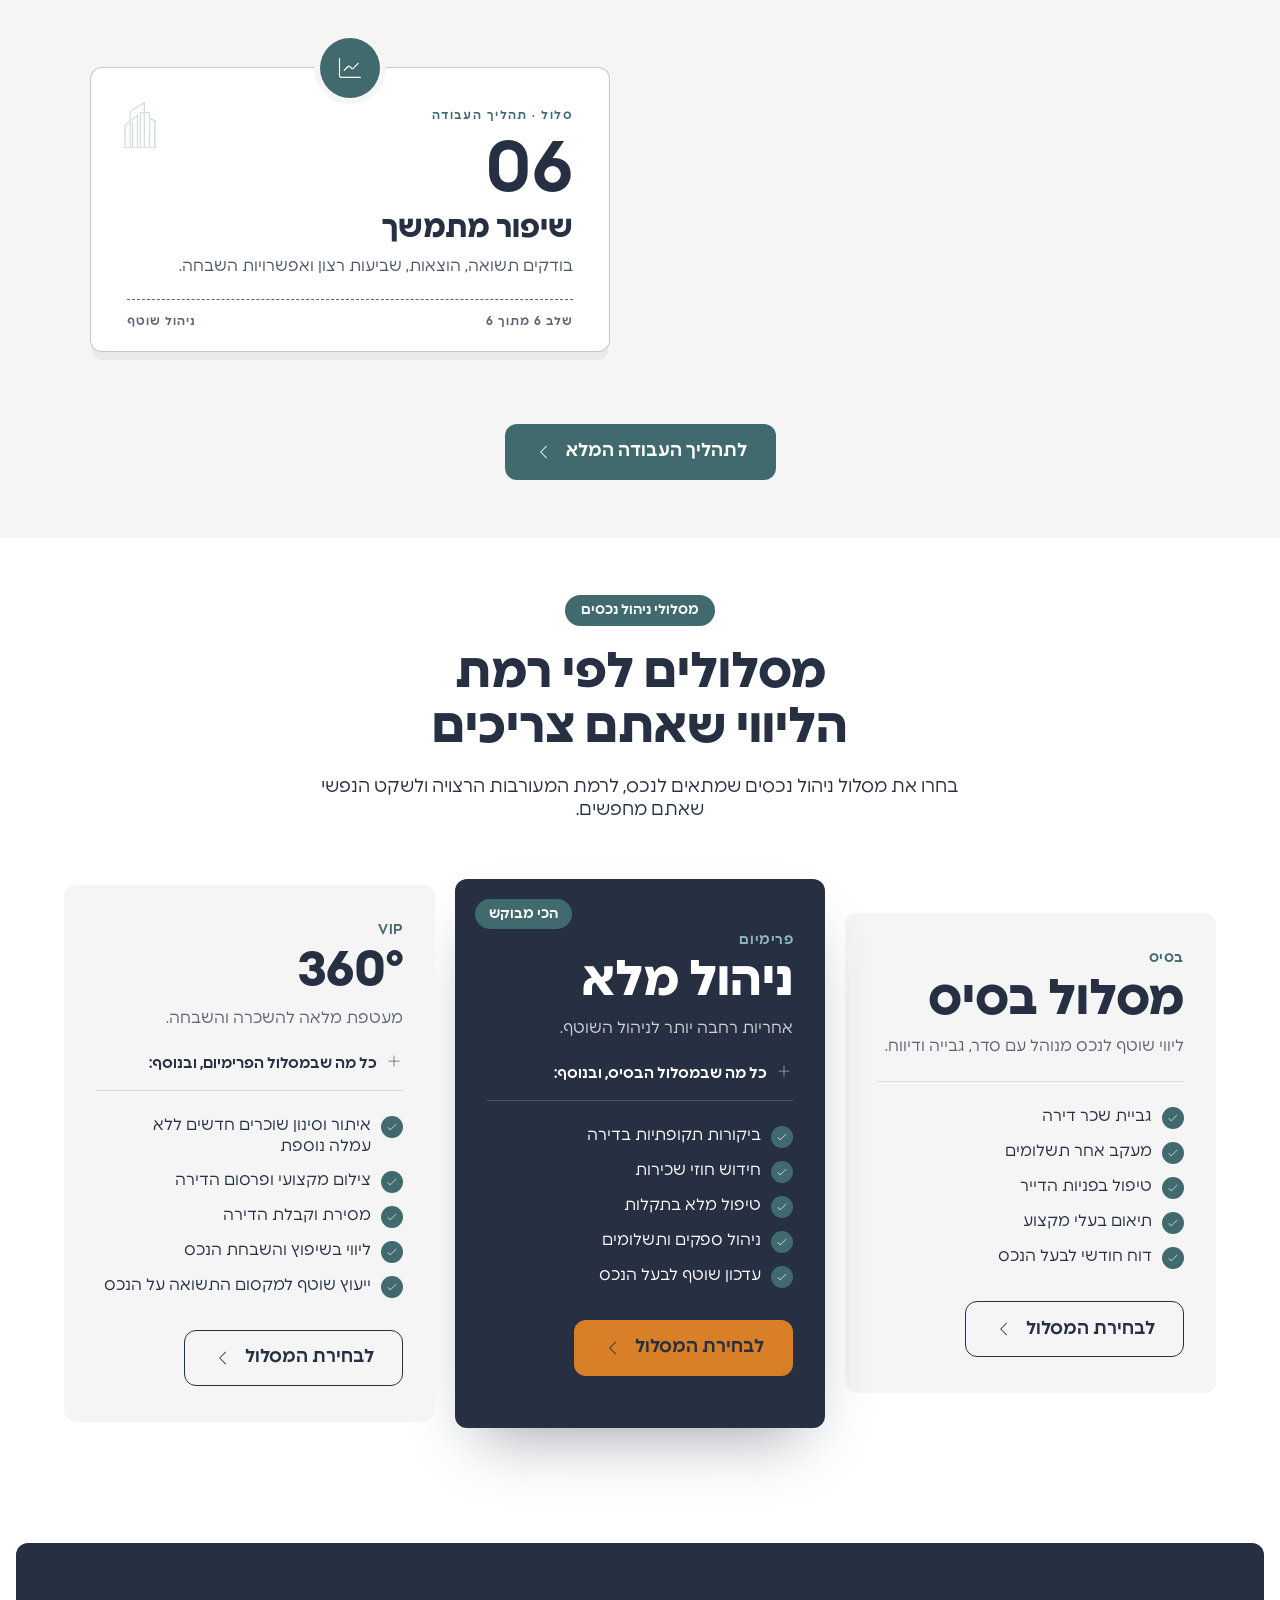
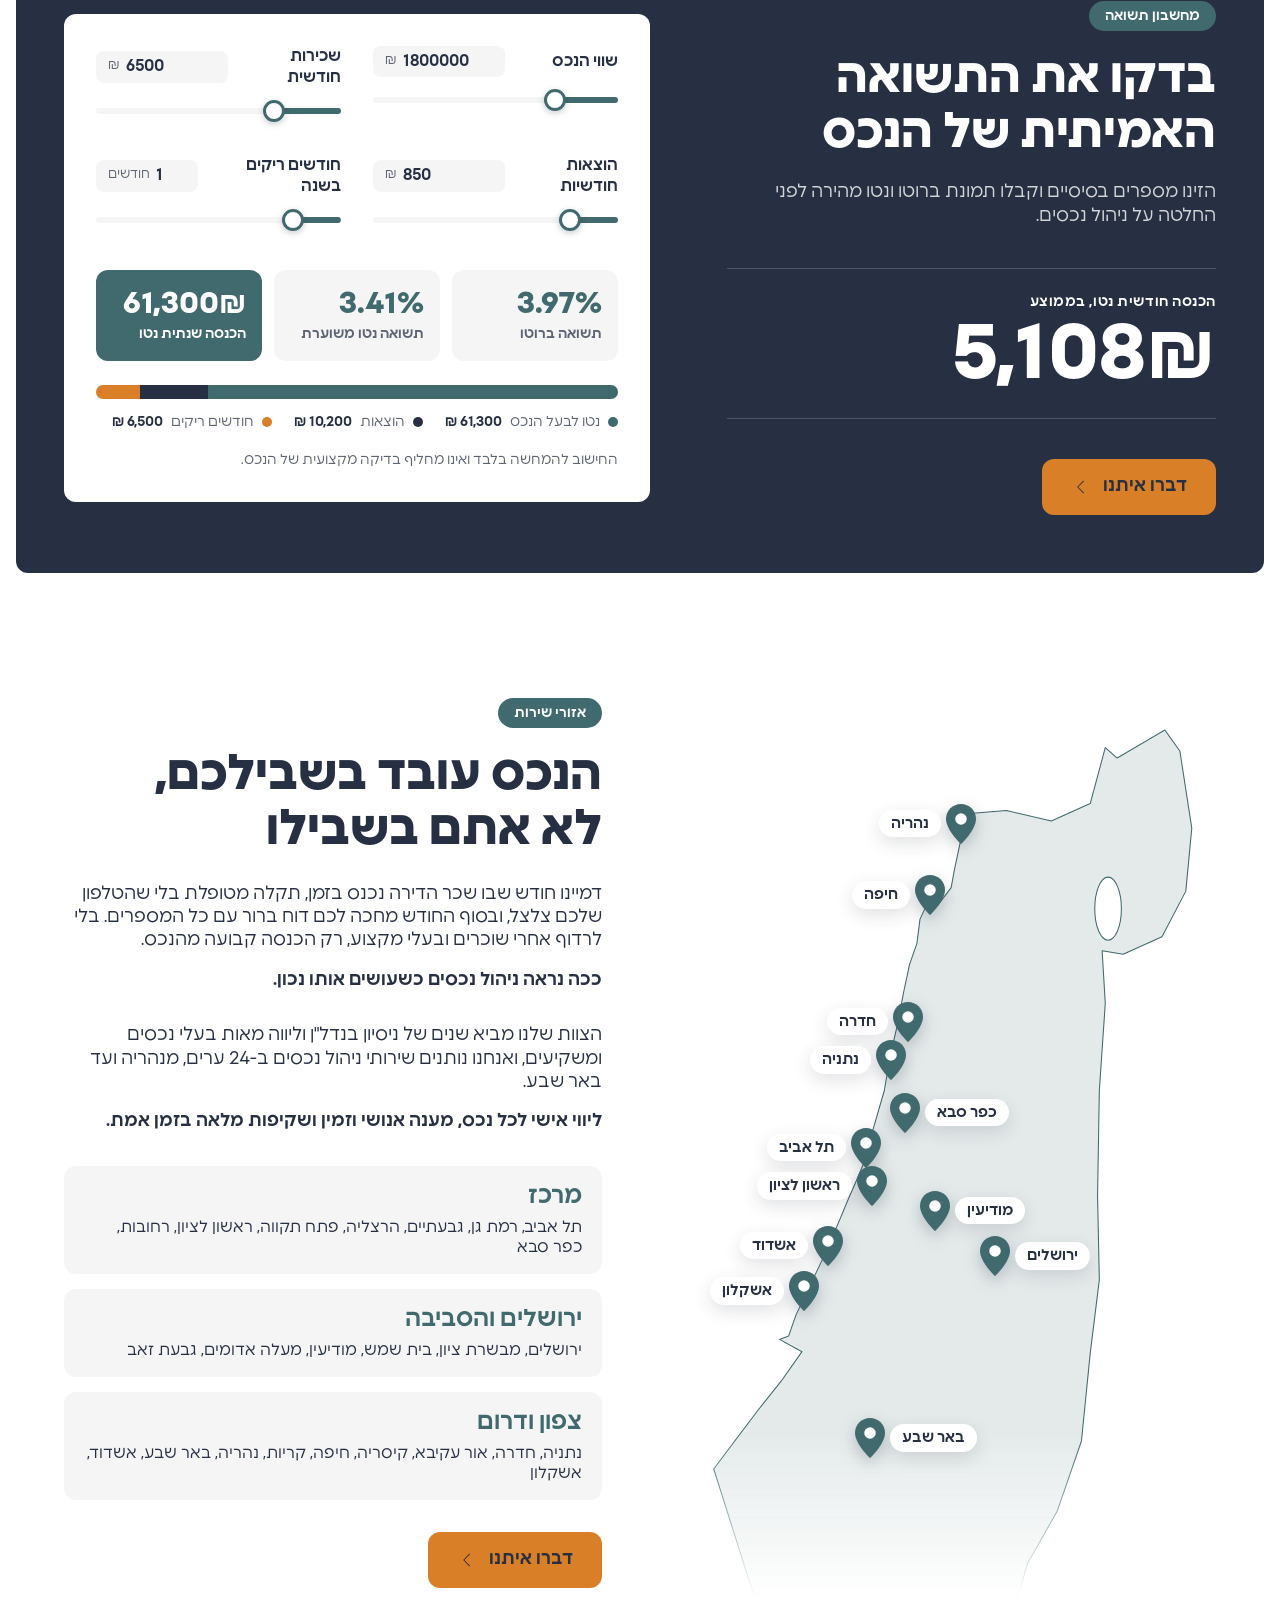
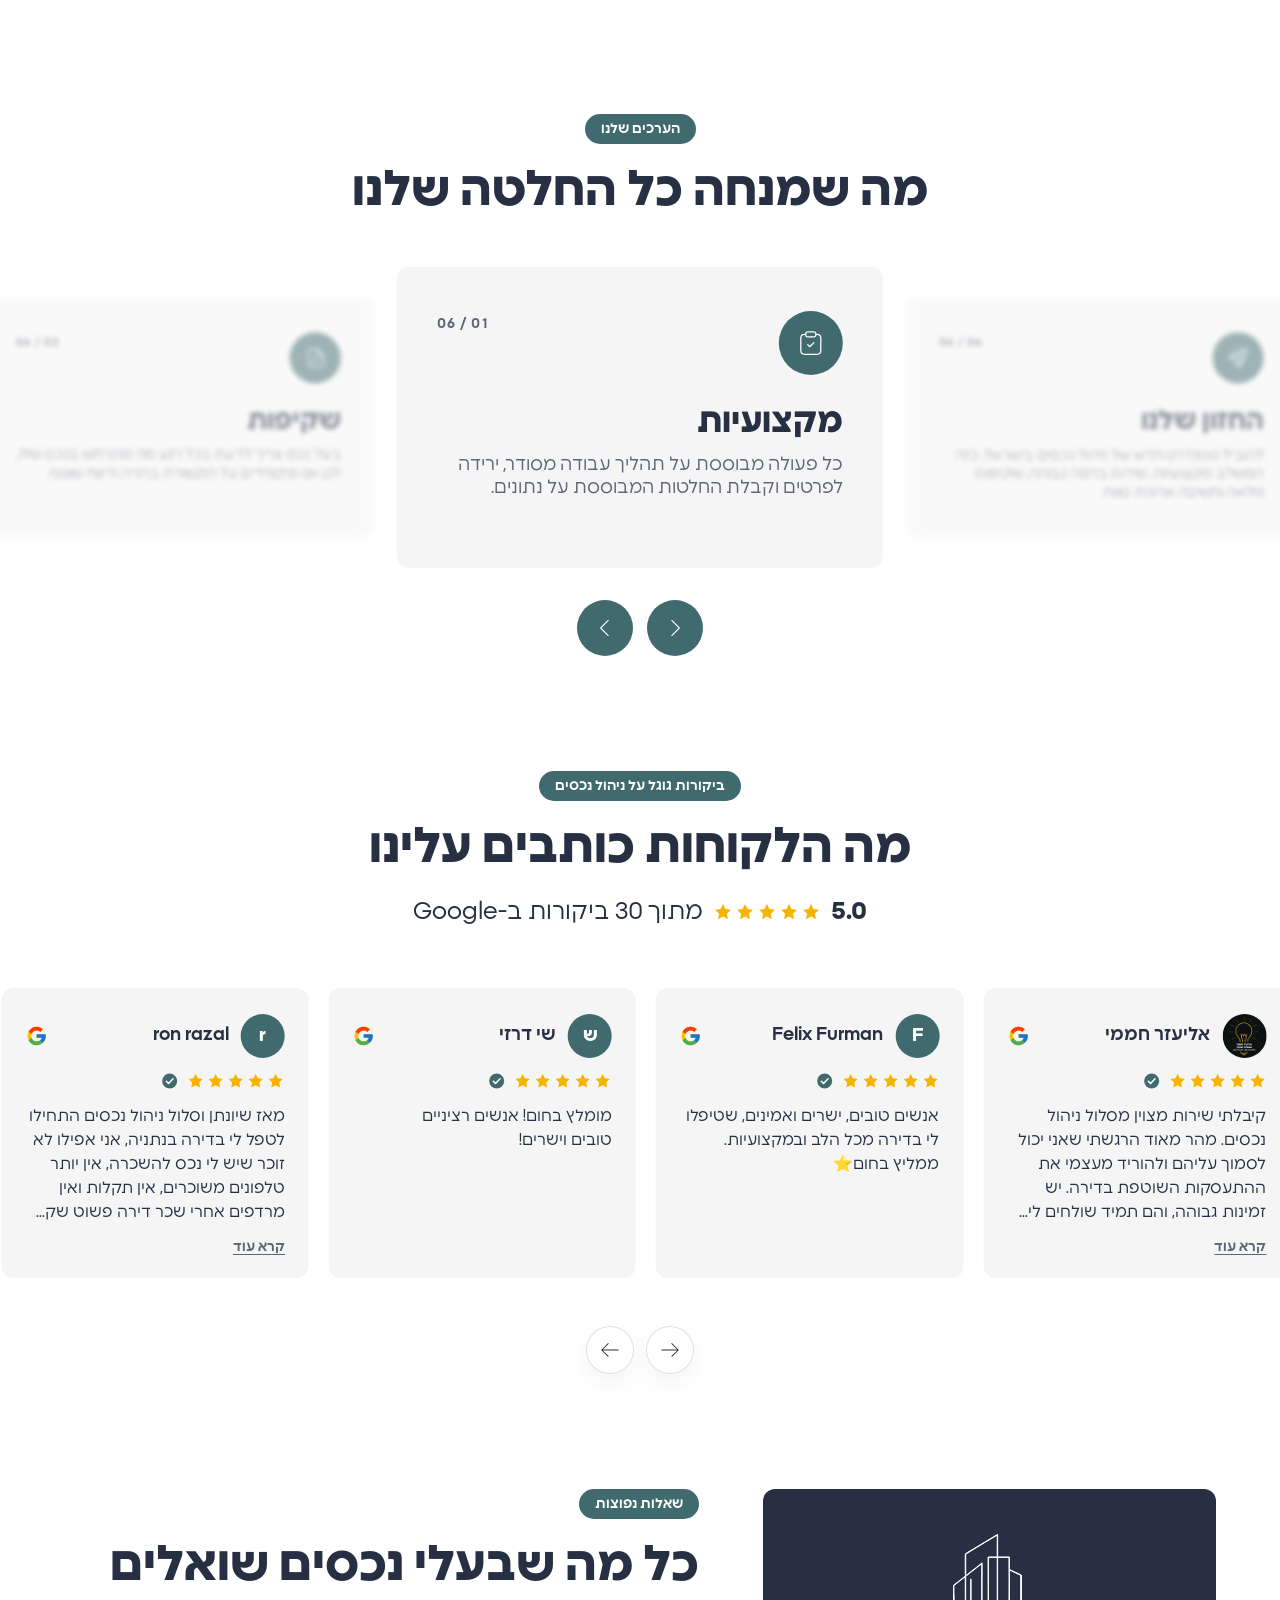
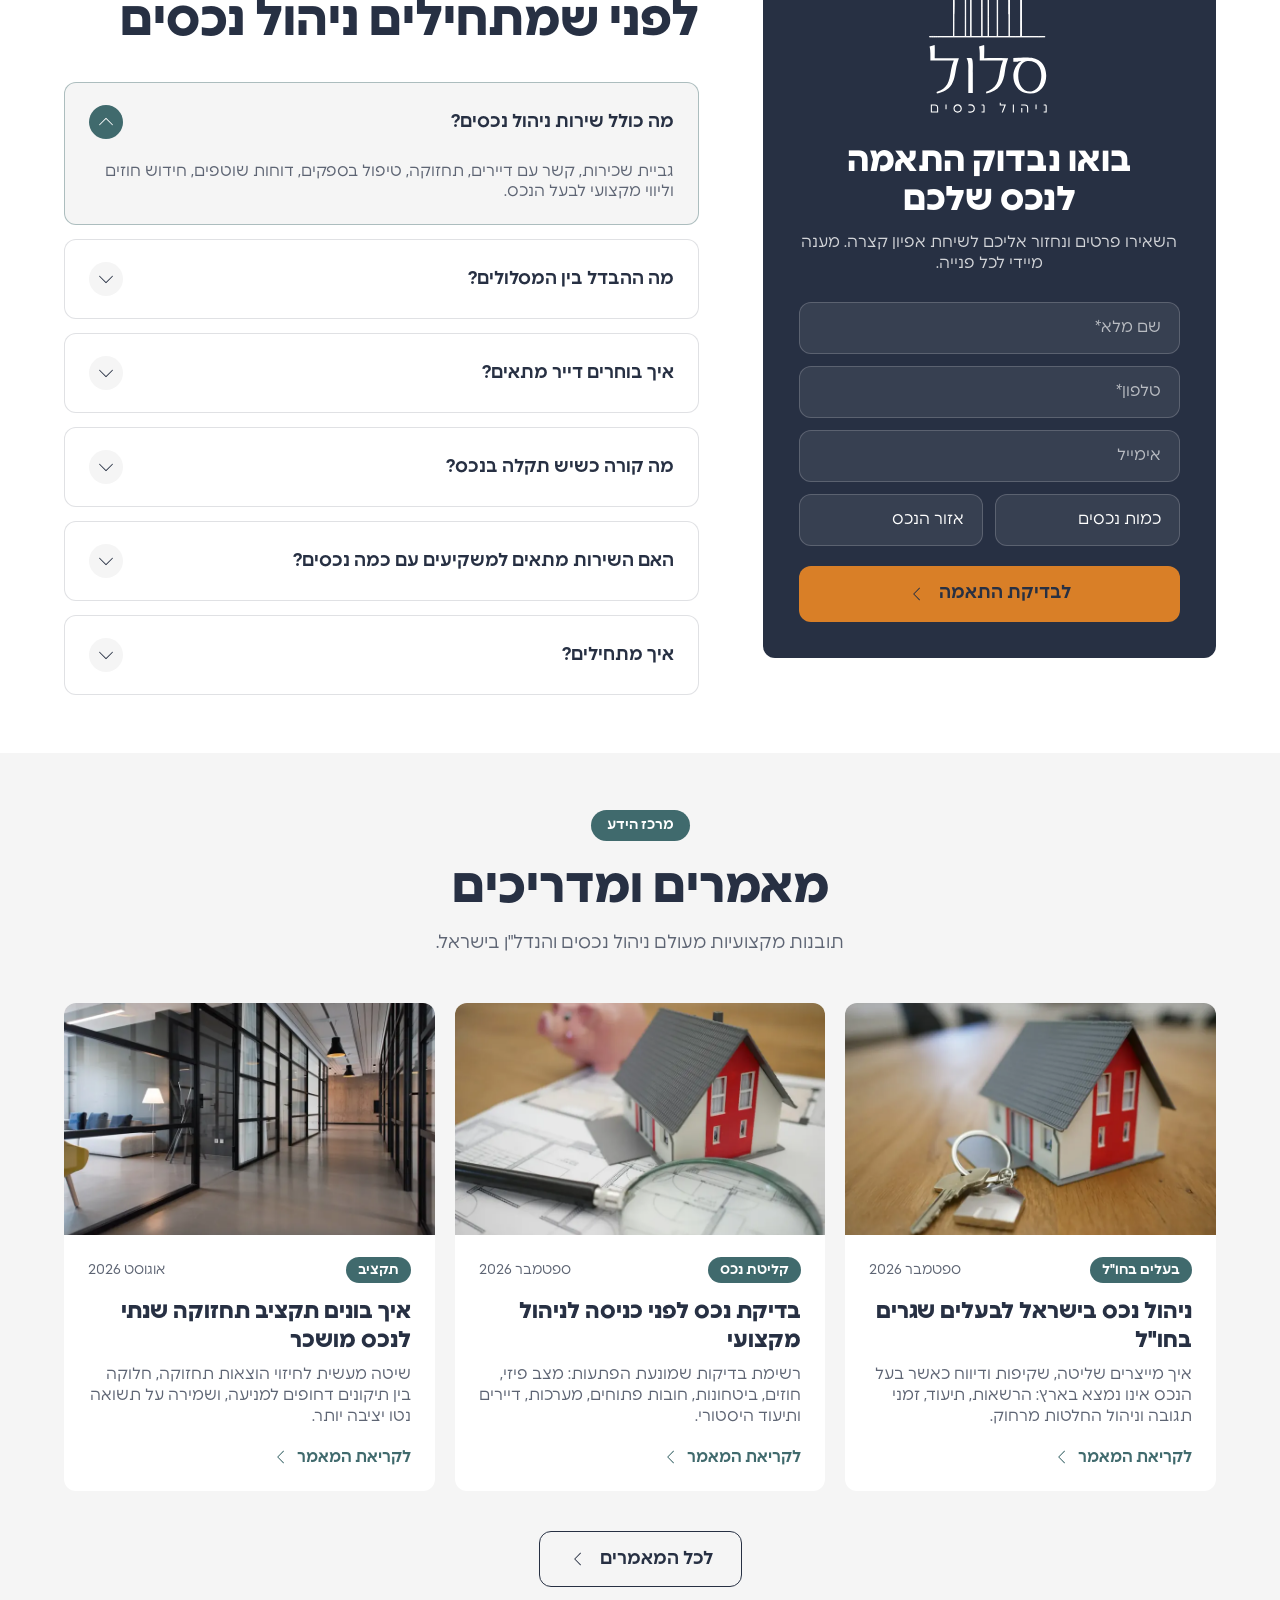
==== commit 13eaf1ce: "Hero lead: 'השוכרים פונים אלינו.' Co-Authored-By: Claude Opus 5.5 <noreply@anthropic.com>" ====
--- a/index.html
+++ b/index.html
@@ -79,7 +79,7 @@
         <div class="hero__content">
           <p class="hero__kicker">יש לכם נכס להשכרה?</p>
           <h1 class="hero__title" id="hero-title"><span class="hero__title-bold">ניהול נכסים מקצועי,</span> <span class="hero__title-bold">שקוף ואמין.</span></h1>
-          <p class="hero__lead"><strong>סוללים לכם דרך להכנסה בלי כאב ראש.</strong> אנחנו דואגים לכם לשוכרים איכותיים, למקסום השכירות ולתחזוקה שוטפת. השוכרים מדברים איתנו ואתם נהנים משקט נפשי, והשכירות נכנסת ישר לחשבון שלכם.</p>
+          <p class="hero__lead"><strong>סוללים לכם דרך להכנסה בלי כאב ראש.</strong> אנחנו דואגים לכם לשוכרים איכותיים, למקסום השכירות ולתחזוקה שוטפת. השוכרים פונים אלינו. אתם נהנים משקט נפשי, והשכירות נכנסת ישר לחשבון שלכם.</p>
           <a class="btn btn--white " href="tel:+972504545900"><span class="btn__label">דברו איתנו</span><span class="btn__arrow" aria-hidden="true"><svg xmlns="http://www.w3.org/2000/svg" viewBox="0 0 24 24" fill="currentColor" aria-hidden="true"><path fill-rule="nonzero" clip-rule="nonzero" d="M15.354 18.646C15.549 18.841 15.549 19.158 15.354 19.353C15.256 19.451 15.128 19.499 15 19.499C14.872 19.499 14.744 19.45 14.646 19.353L7.646 12.353C7.451 12.158 7.451 11.841 7.646 11.646L14.646 4.646C14.841 4.451 15.158 4.451 15.353 4.646C15.548 4.841 15.548 5.158 15.353 5.353L8.707 11.999L15.354 18.646Z"/></svg></span></a>
           <ul class="hero__stats">
           <li><span class="hero__stat-num"><svg xmlns="http://www.w3.org/2000/svg" viewBox="0 0 24 24" fill="currentColor" aria-hidden="true"><path fill-rule="nonzero" clip-rule="nonzero" d="M21.044 11.772C21.456 11.371 21.603 10.782 21.426 10.235C21.248 9.687 20.783 9.295 20.212 9.213L15.73 8.565C15.567 8.541 15.425 8.44 15.353 8.292L13.411 4.375C13.143 3.836 12.603 3.501 12.001 3.501C11.399 3.501 10.858 3.836 10.591 4.375L8.649 8.293C8.577 8.44 8.435 8.542 8.272 8.566L3.79 9.214C3.219 9.297 2.754 9.688 2.576 10.236C2.399 10.783 2.546 11.372 2.958 11.773L6.199 14.918C6.317 15.033 6.371 15.198 6.343 15.36L5.602 19.661C5.5 20.253 5.74 20.841 6.226 21.196C6.713 21.551 7.349 21.599 7.883 21.318L11.768 19.285C11.914 19.208 12.09 19.209 12.237 19.285L16.125 21.32C16.356 21.441 16.606 21.501 16.855 21.501C17.181 21.501 17.504 21.399 17.78 21.198C18.266 20.844 18.505 20.257 18.403 19.665L17.662 15.362C17.634 15.199 17.687 15.034 17.807 14.919L21.044 11.772ZM16.673 15.529L17.414 19.833C17.452 20.05 17.367 20.258 17.188 20.388C17.007 20.52 16.781 20.535 16.584 20.433L12.696 18.398C12.478 18.284 12.238 18.227 11.999 18.227C11.76 18.227 11.52 18.284 11.302 18.398L7.417 20.431C7.218 20.535 6.991 20.518 6.812 20.386C6.632 20.255 6.547 20.047 6.585 19.829L7.326 15.528C7.409 15.039 7.247 14.542 6.892 14.199L3.651 11.054C3.512 10.919 3.464 10.728 3.524 10.543C3.585 10.358 3.736 10.23 3.929 10.202L8.411 9.554C8.9 9.483 9.323 9.177 9.542 8.735L11.484 4.818C11.681 4.42 12.314 4.42 12.511 4.818L14.453 8.734C14.672 9.176 15.095 9.483 15.584 9.554L20.066 10.202C20.259 10.23 20.411 10.358 20.471 10.543C20.531 10.728 20.483 10.918 20.343 11.054L17.104 14.199C16.752 14.543 16.59 15.04 16.673 15.529Z"/></svg></span><span class="hero__stat-label">30+ ביקורות עם ציון 5 כוכבים בגוגל</span></li>
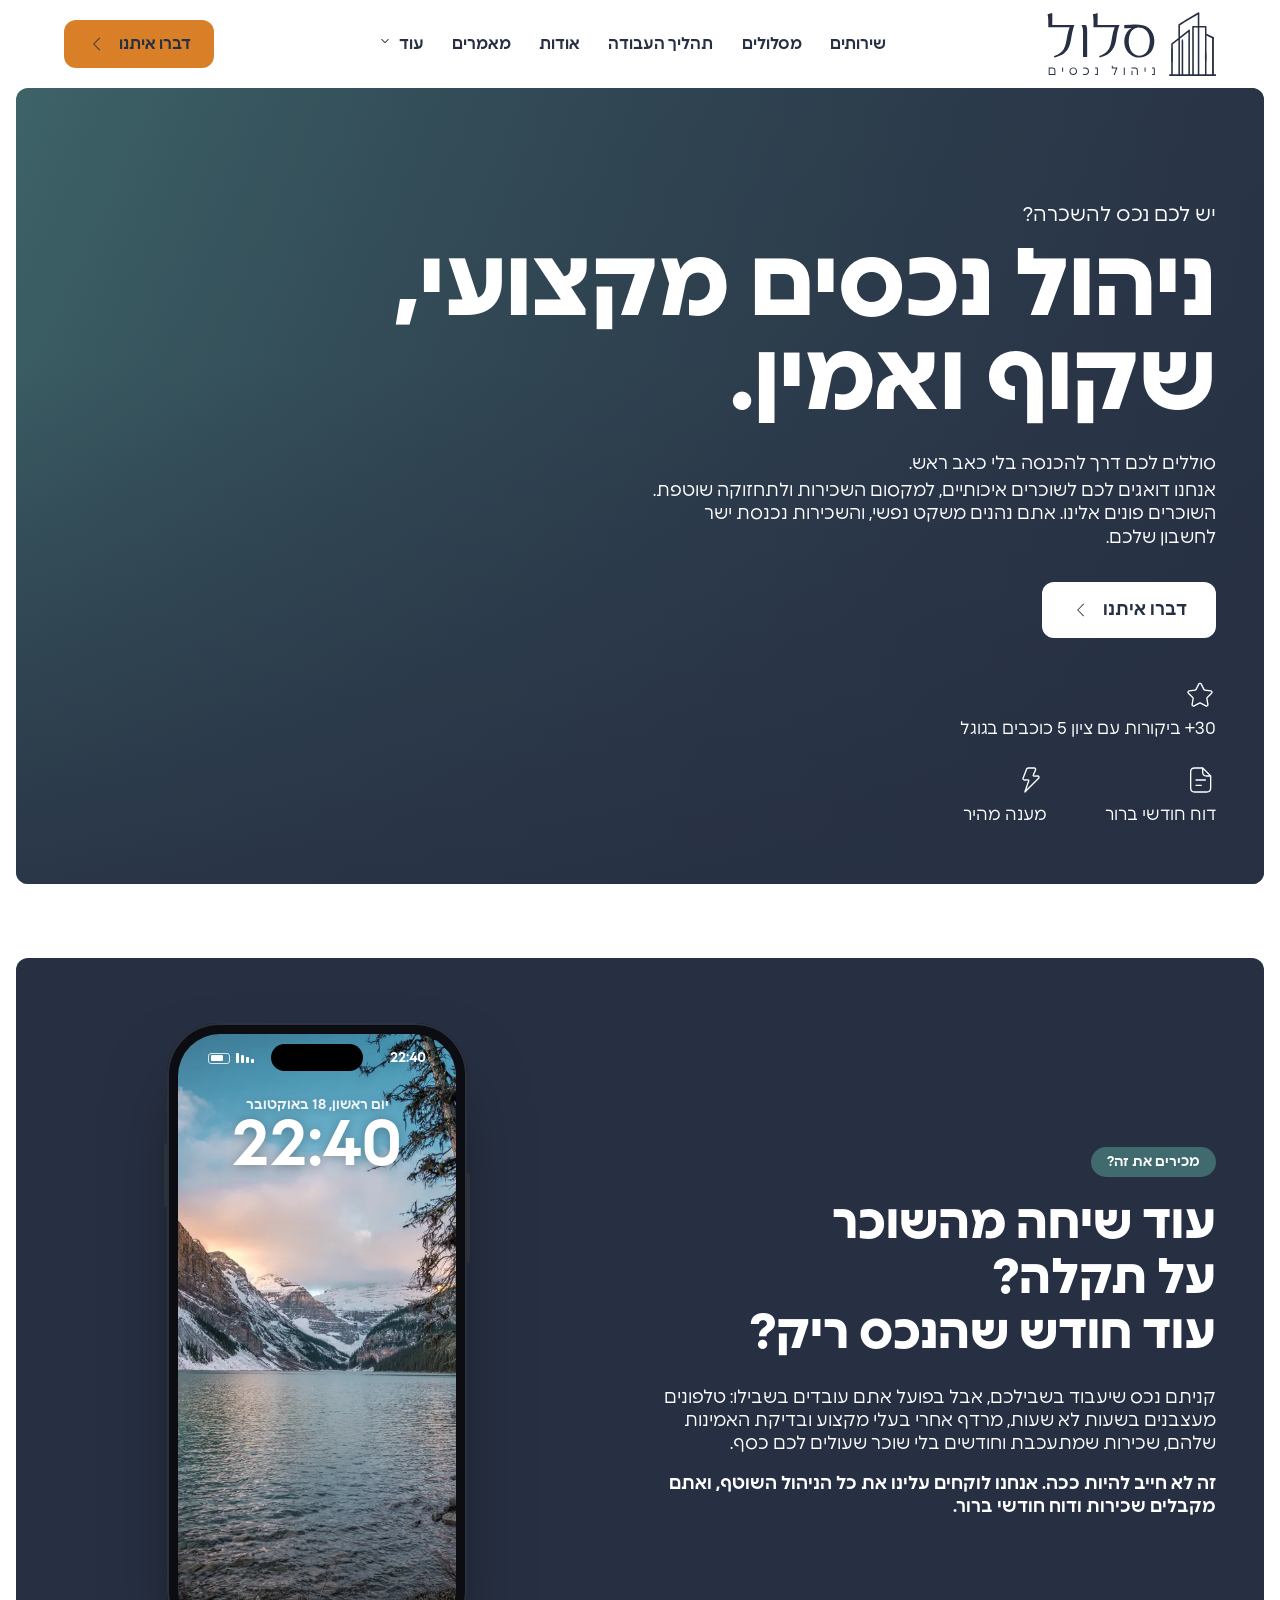
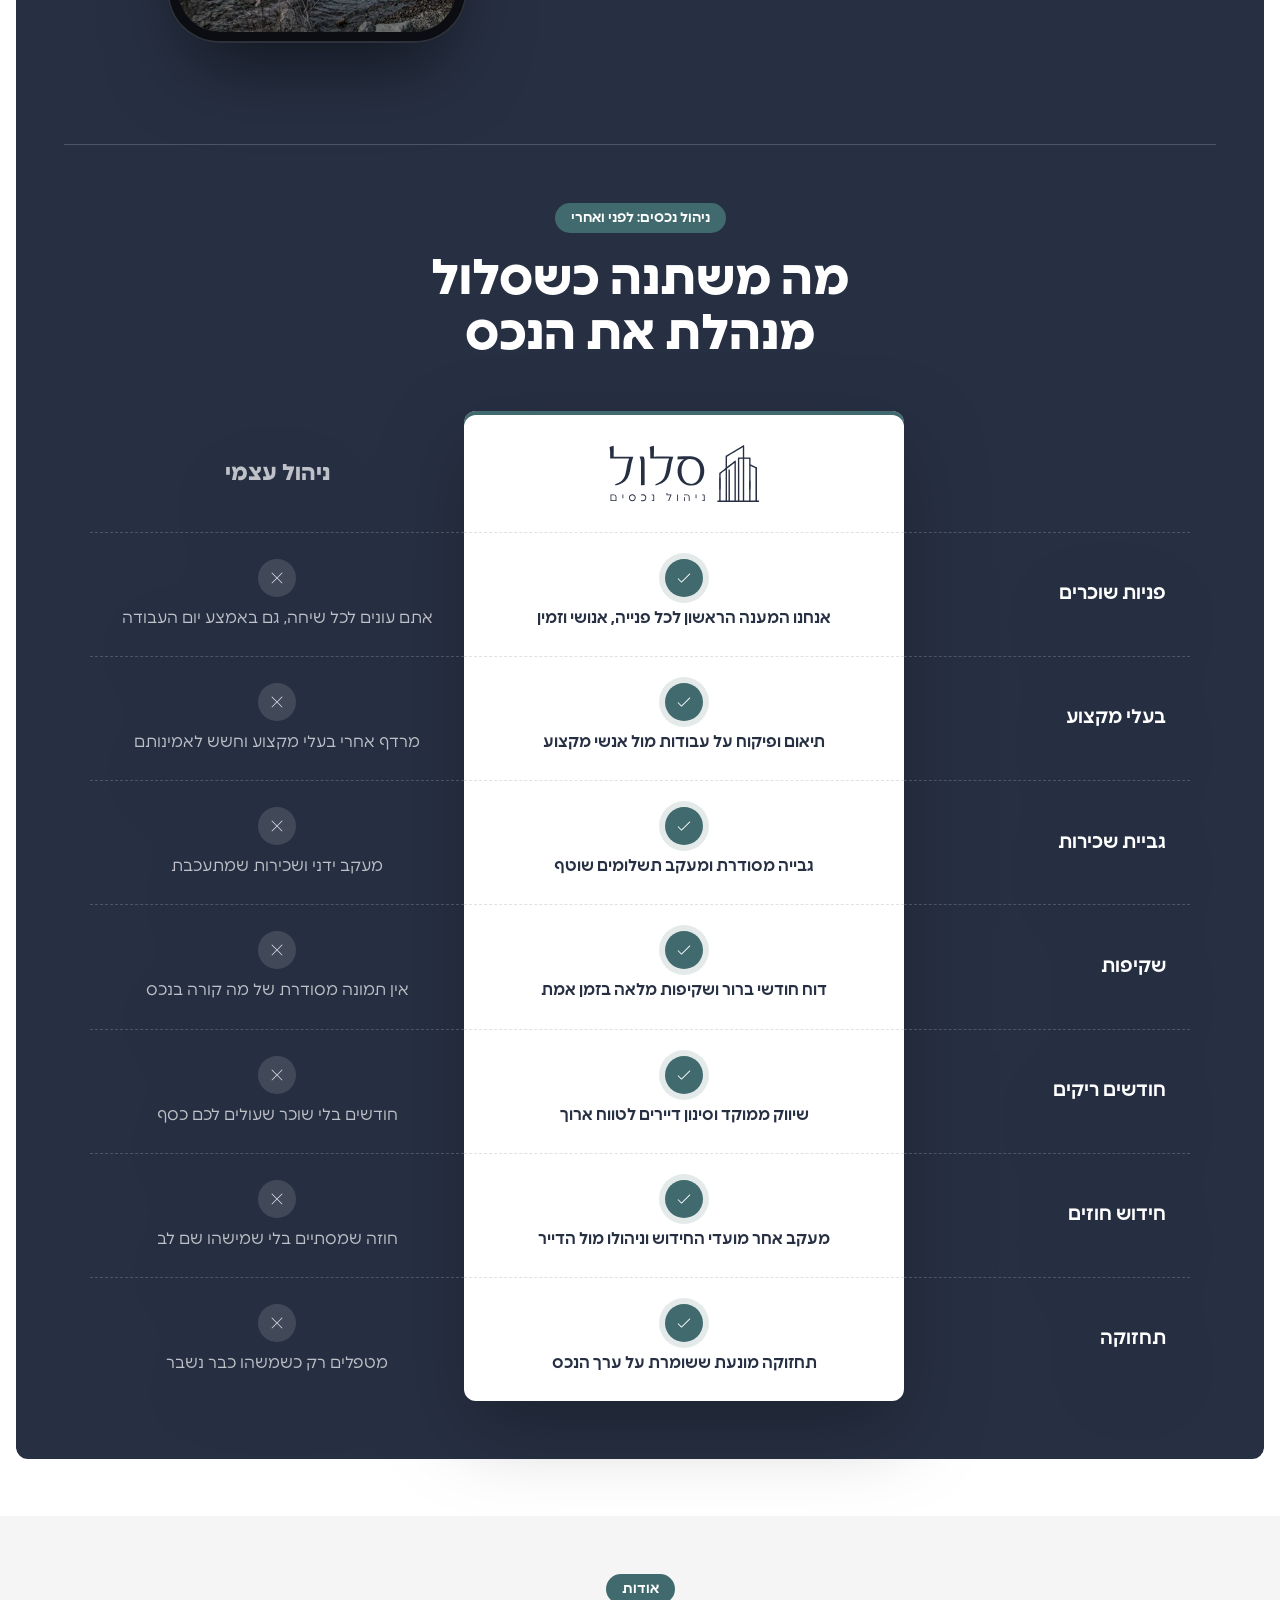
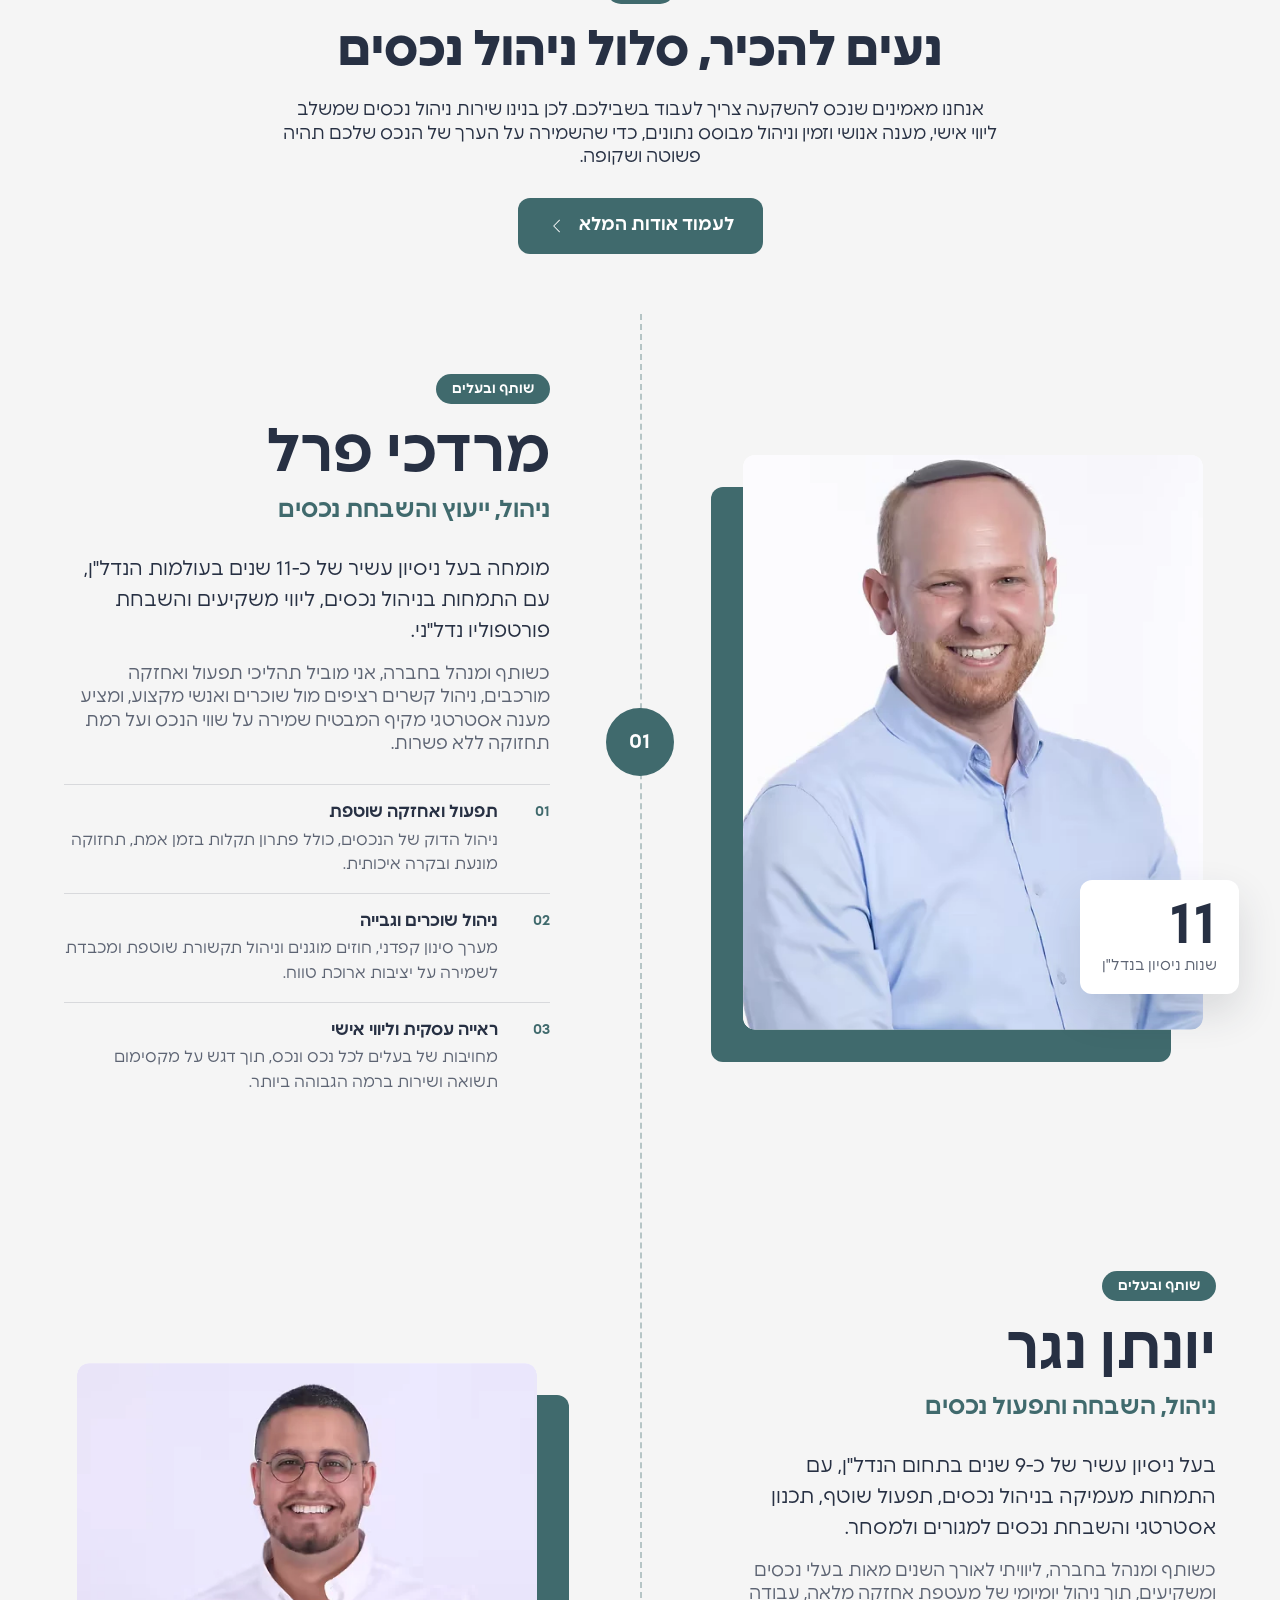
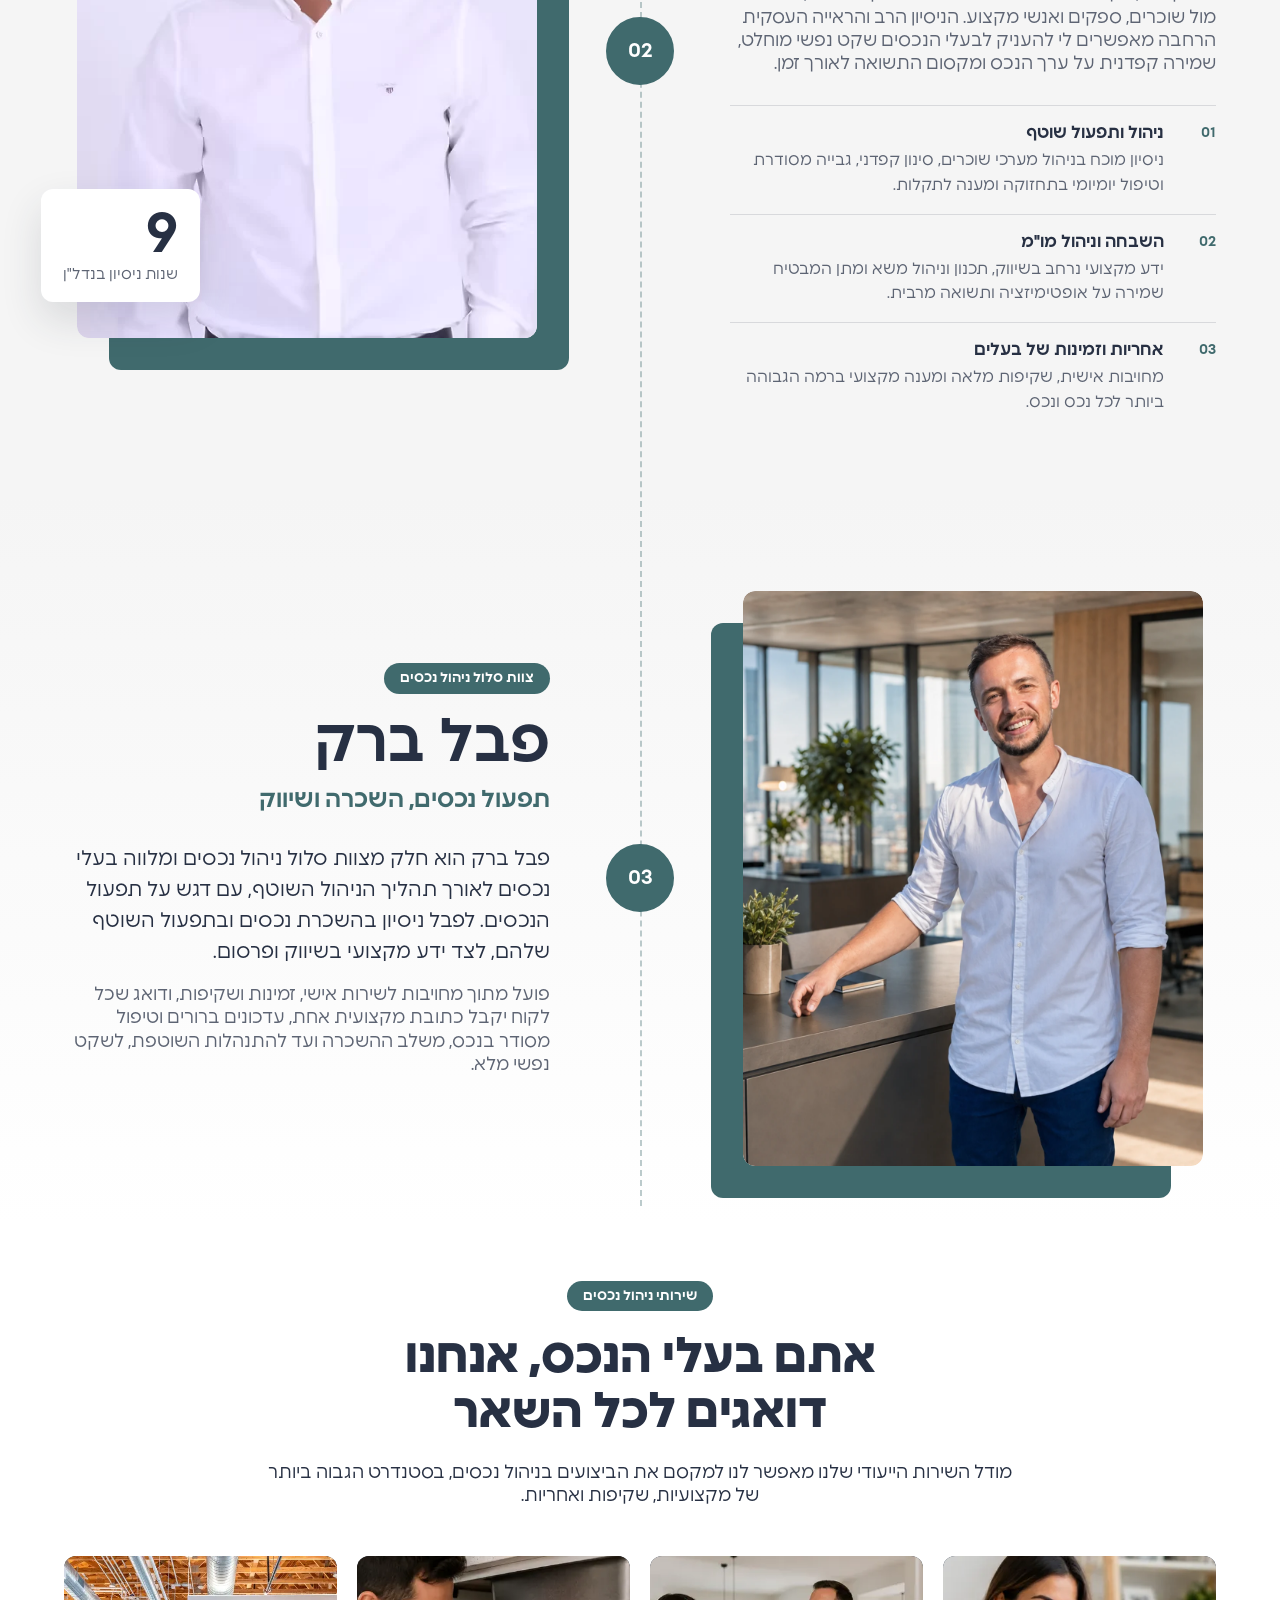
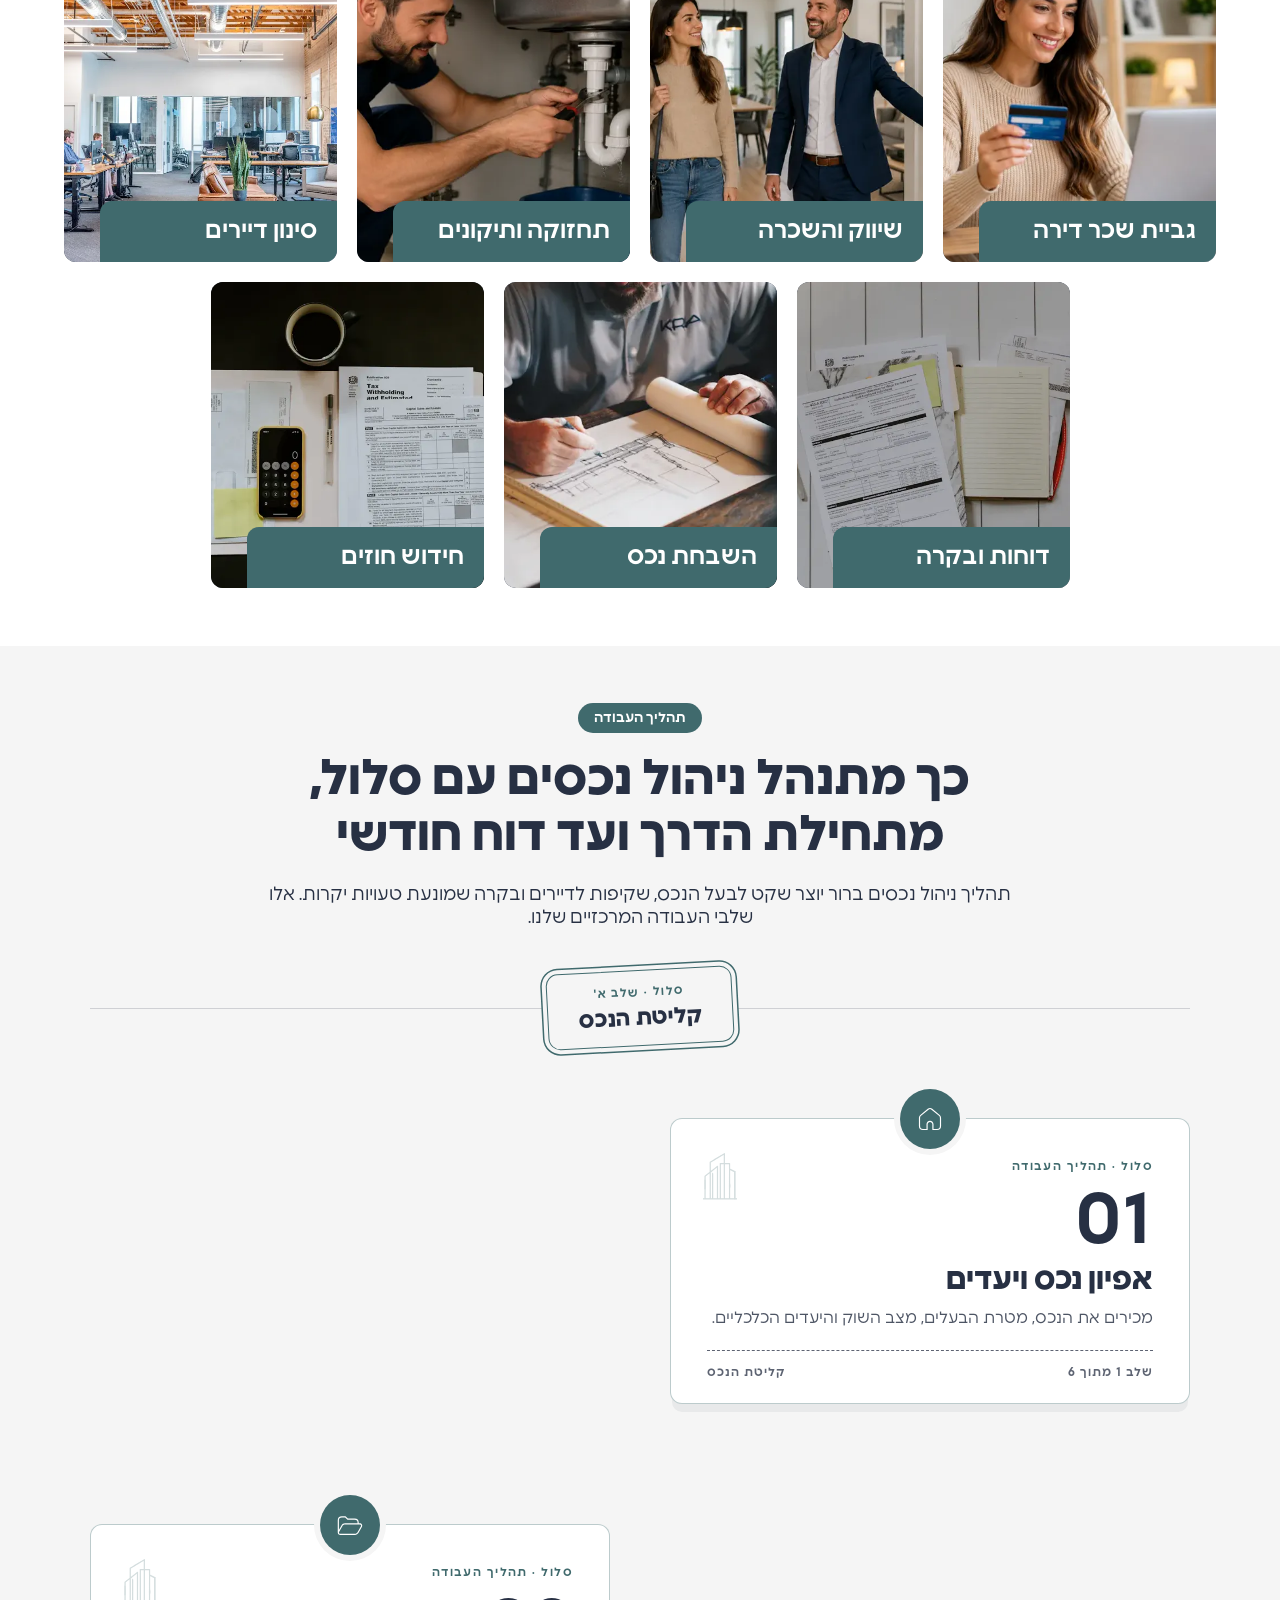
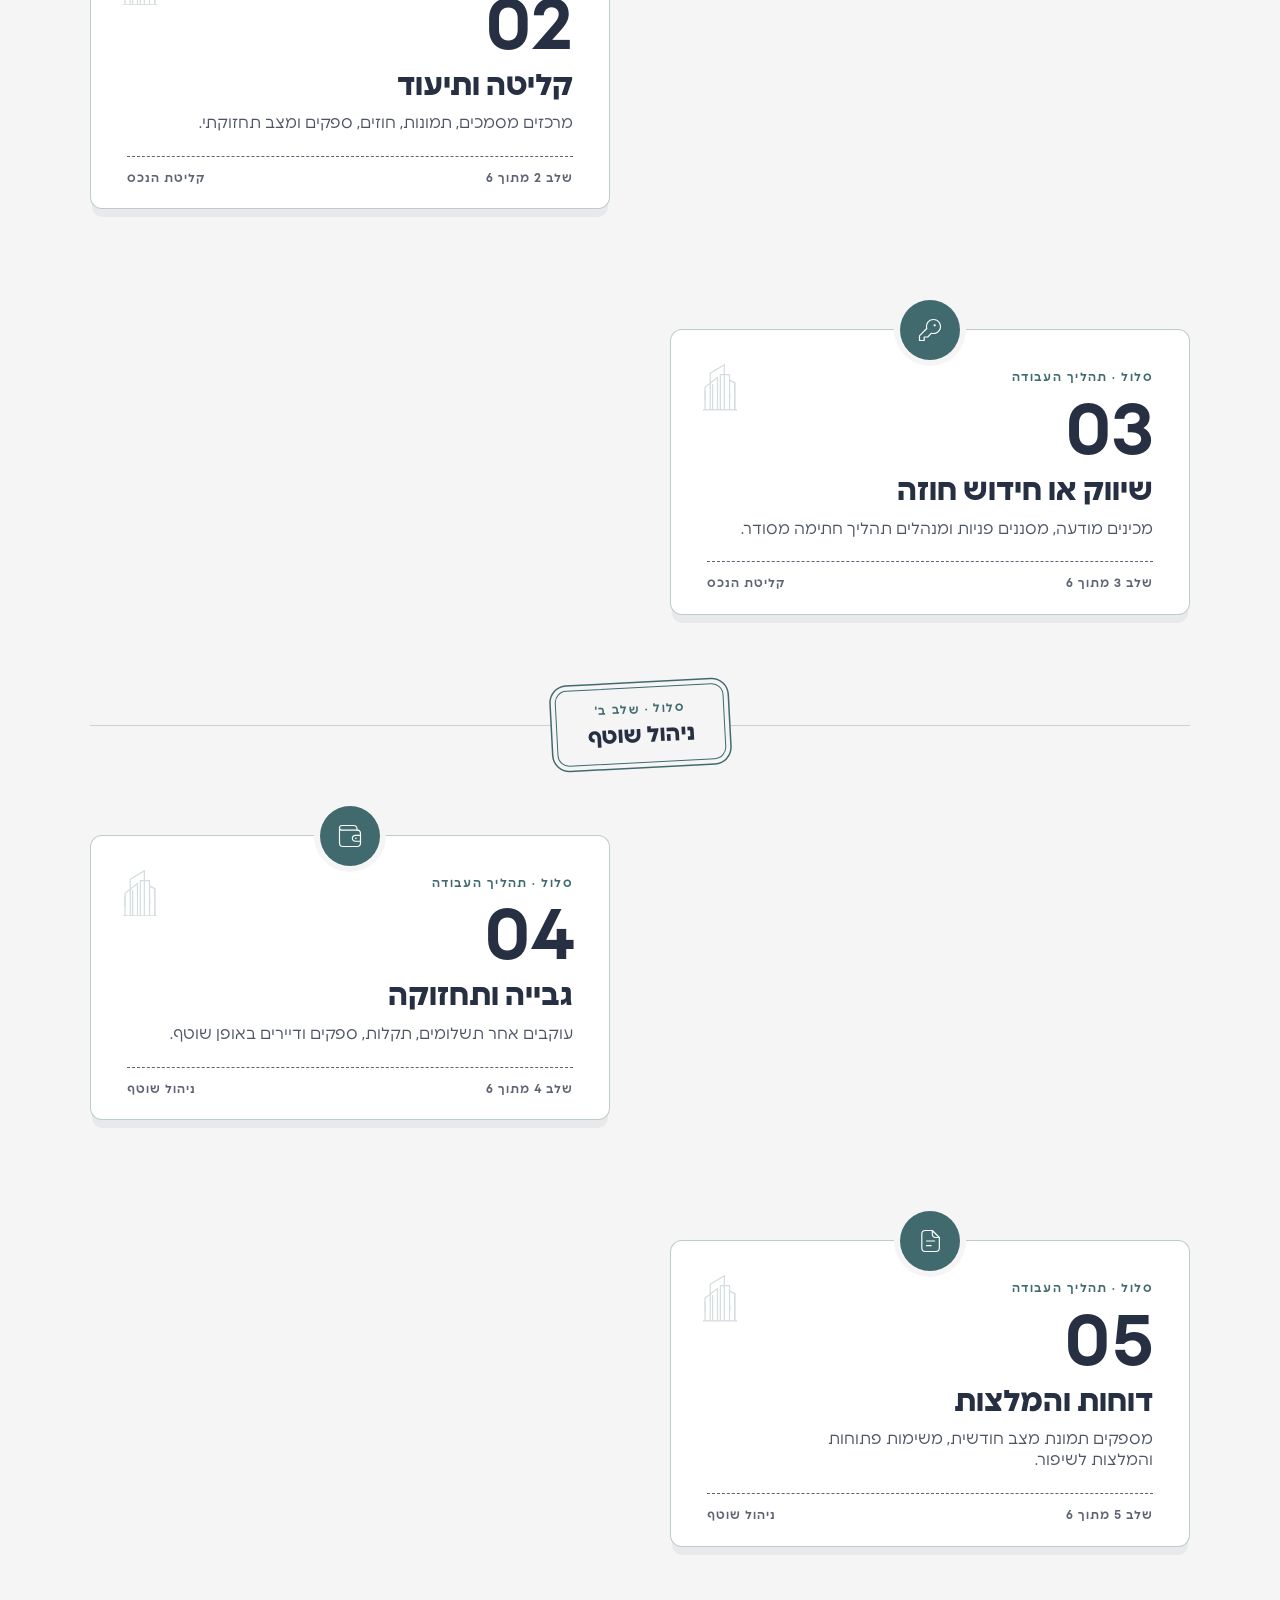
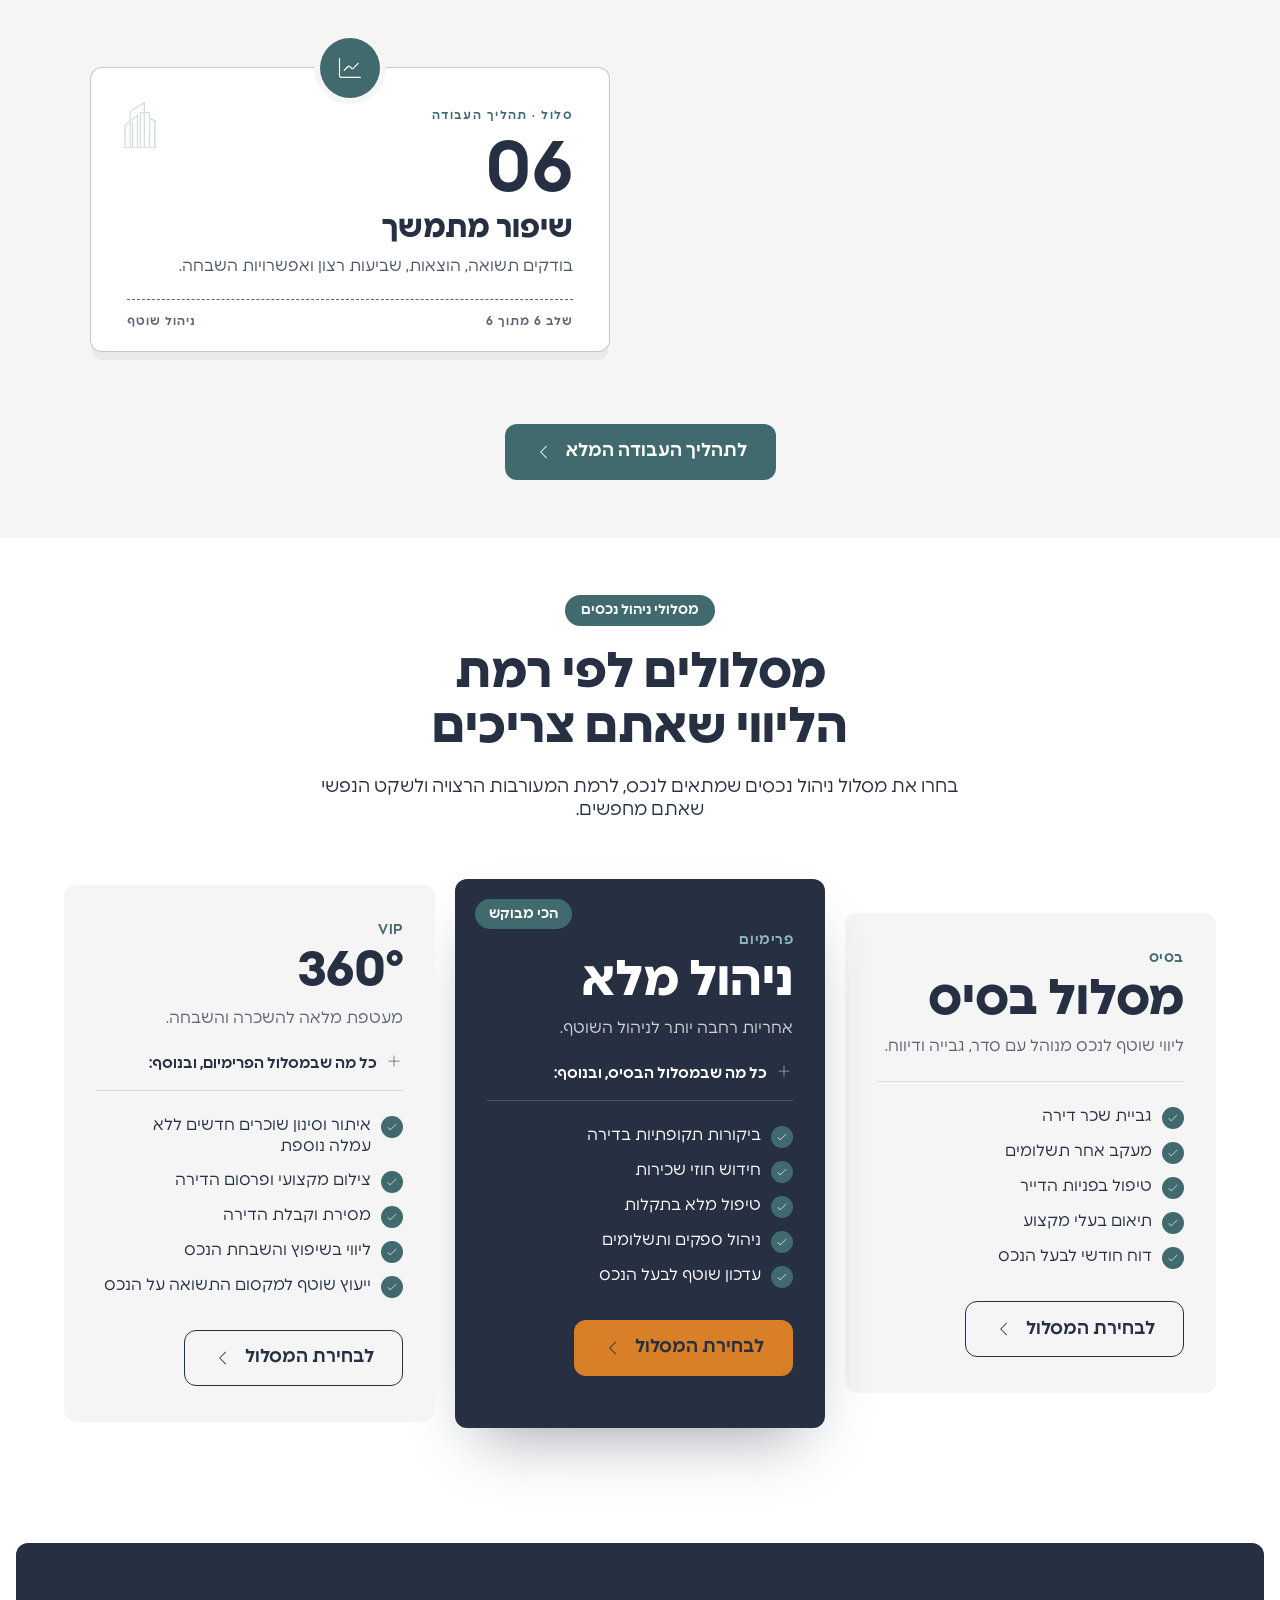
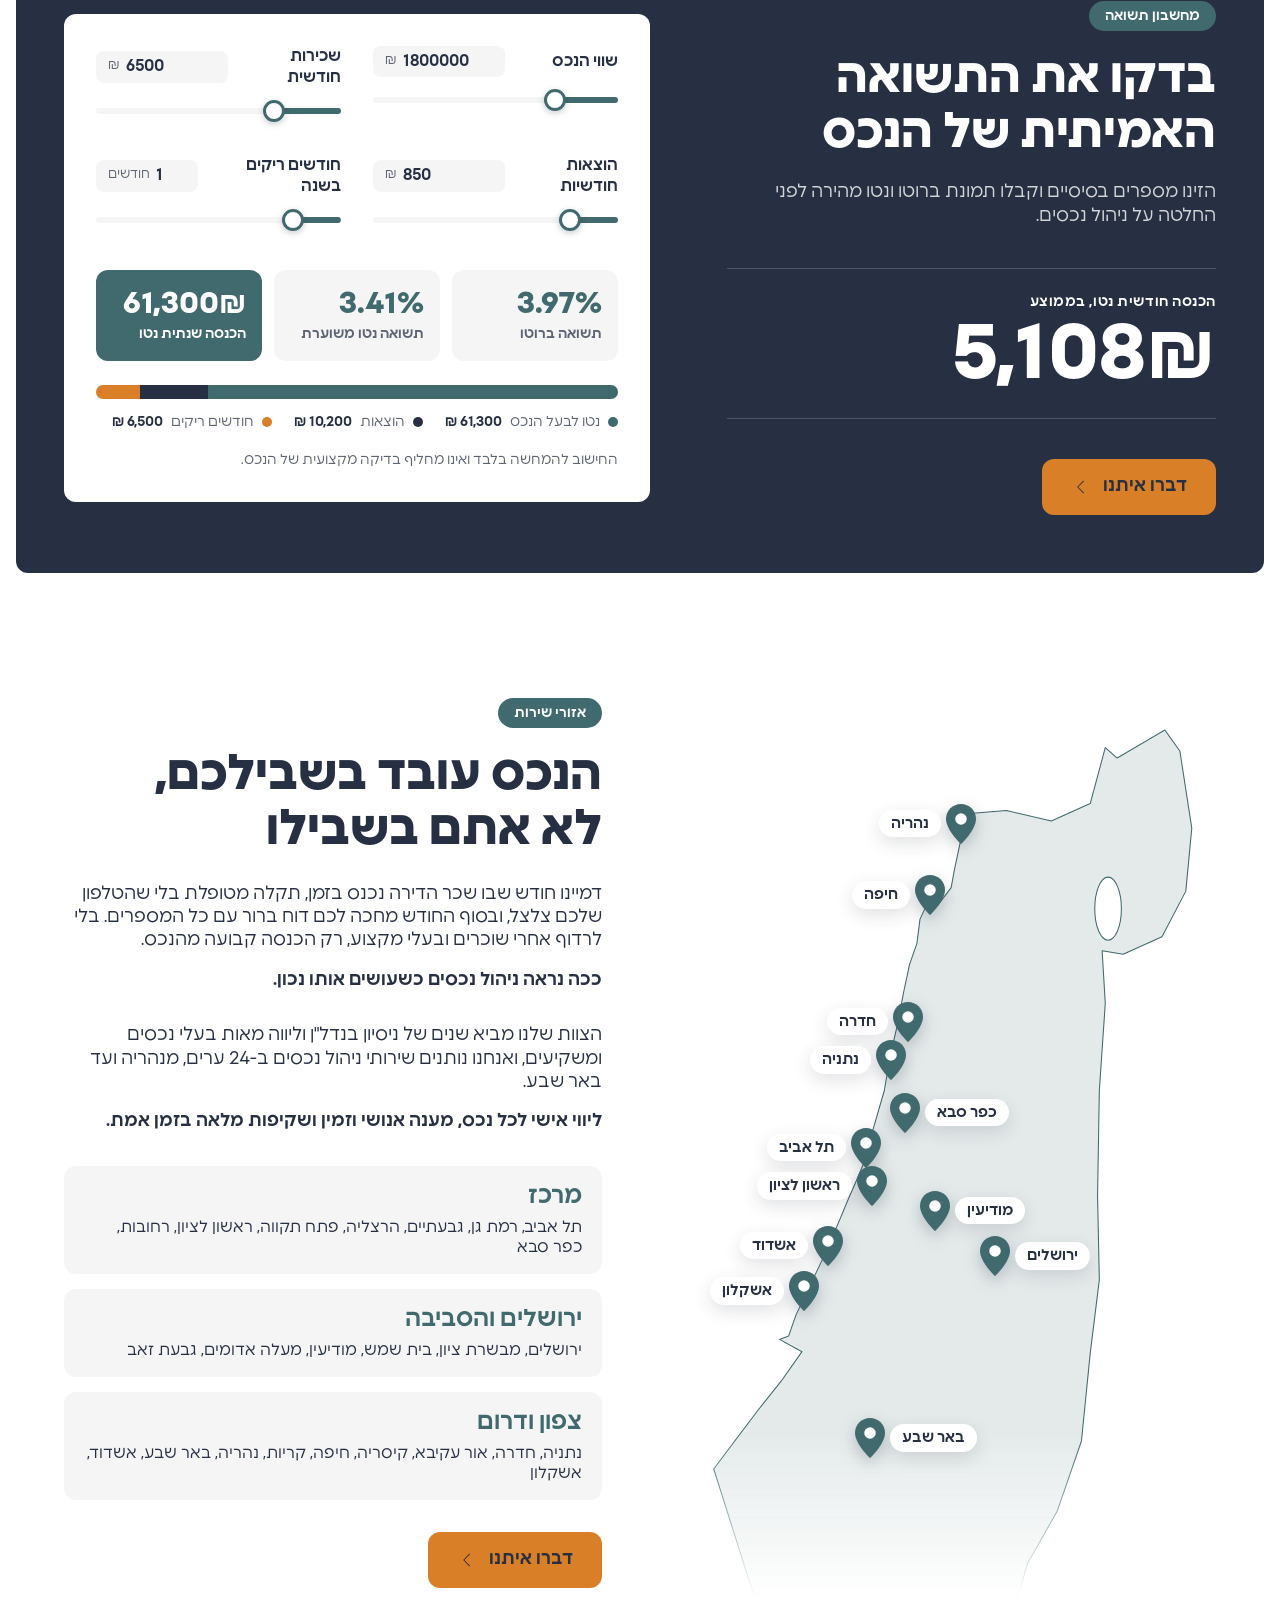
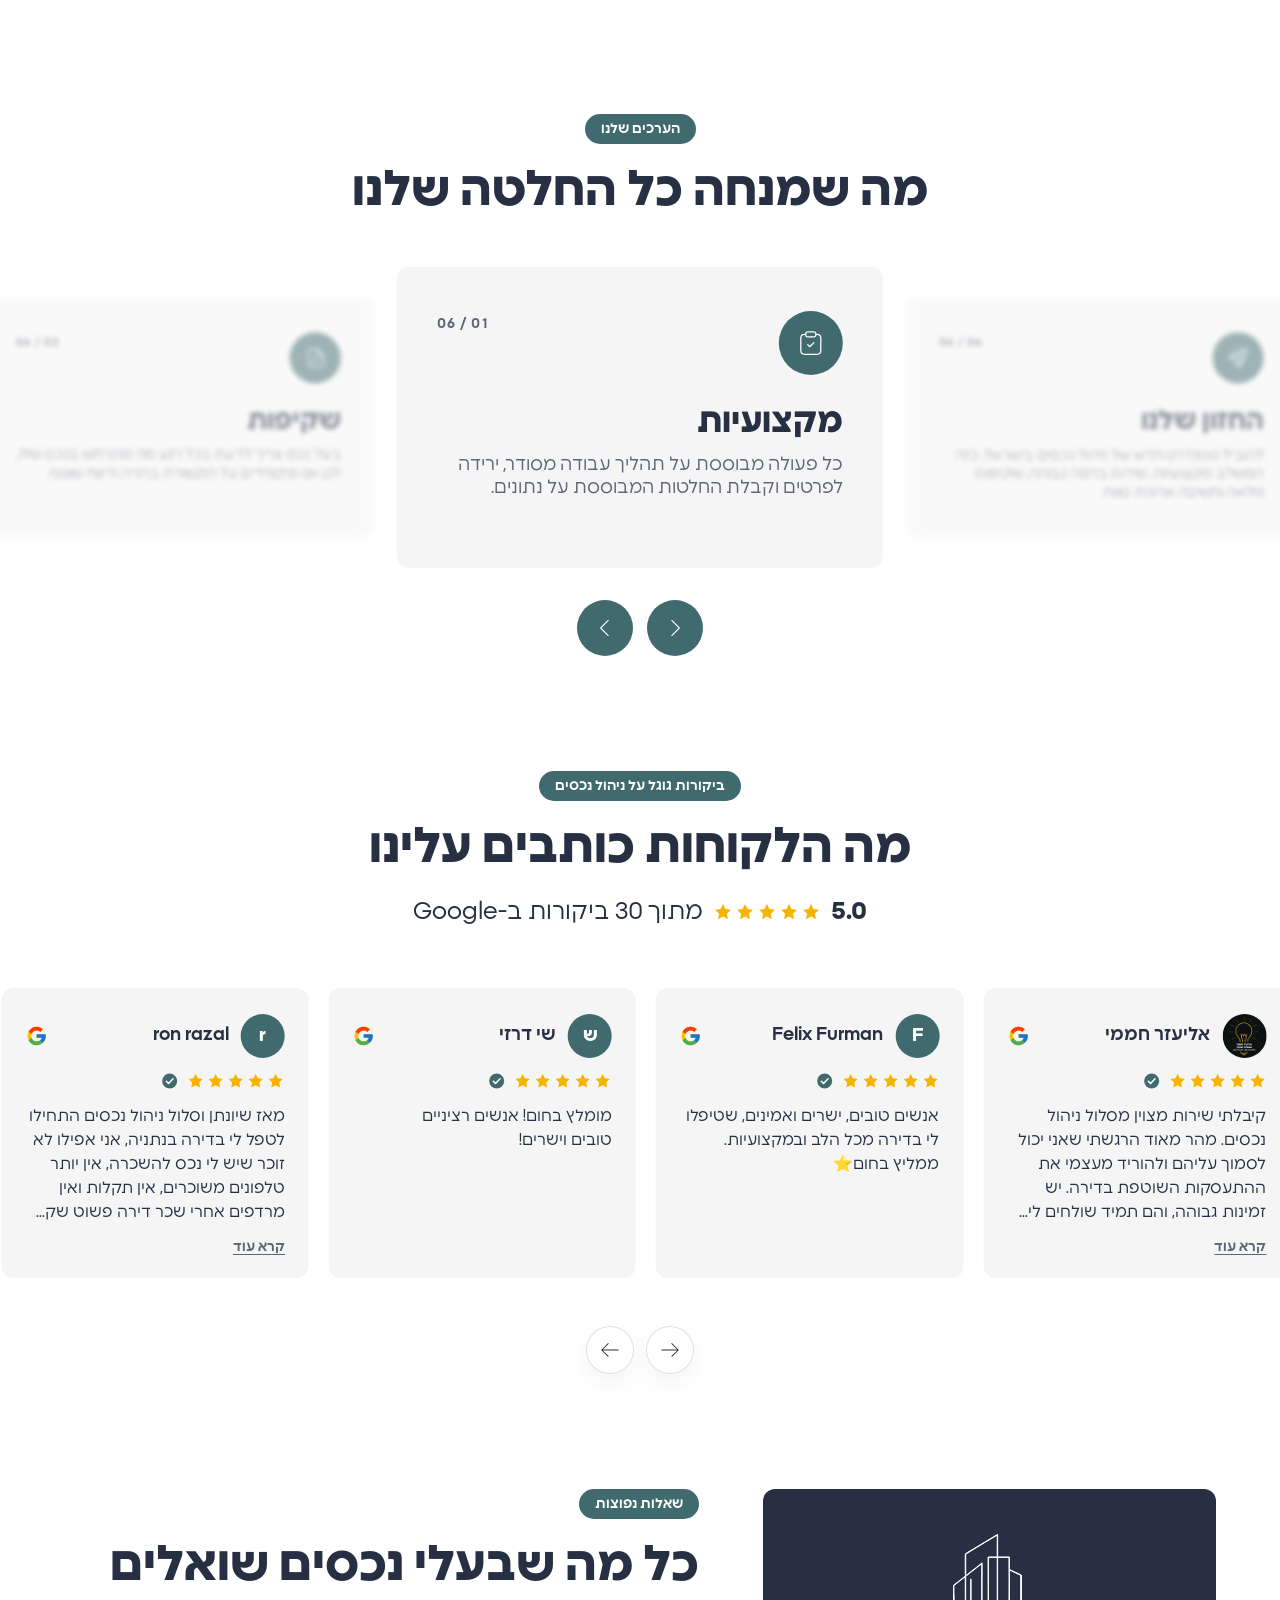
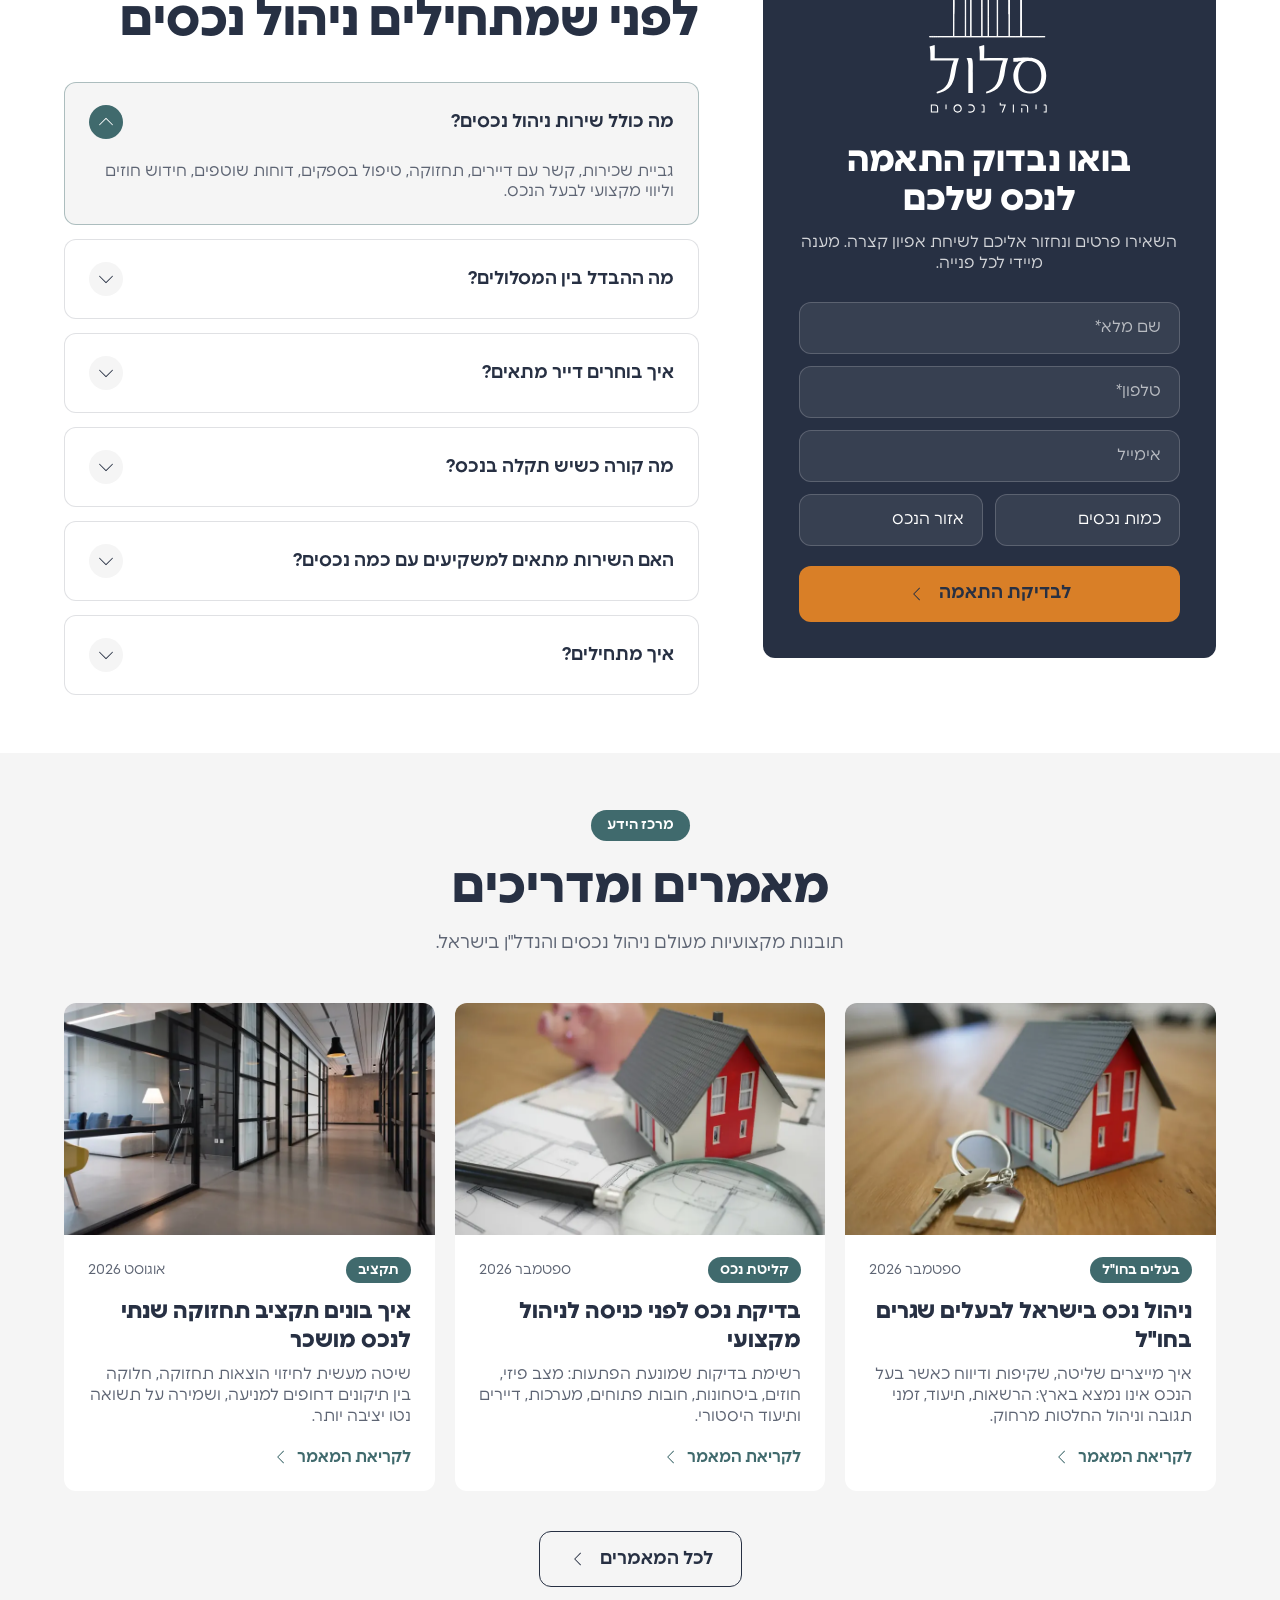
==== commit d9582784: "Hero: ChatGPT city by the sea images, landscape for desktop and portrait for mobile, stronger navy f" ====
--- a/index.html
+++ b/index.html
@@ -7,7 +7,8 @@
   <title>ניהול נכסים מקצועי, שקוף ואמין | סלול ניהול נכסים</title>
   <meta name="description" content="ניהול נכסים מקצועי, שקוף ואמין: שוכרים איכותיים, מקסום השכירות ותחזוקה שוטפת. השוכרים מדברים איתנו, ואתם מקבלים שכירות ודוח חודשי ברור.">
   <link rel="icon" href="img/logo-mark.svg" type="image/svg+xml">
-  <link rel="preload" as="image" href="img/hero.webp" imagesrcset="img/hero-1200.webp 1200w, img/hero.webp 2400w" imagesizes="100vw" fetchpriority="high">
+  <link rel="preload" as="image" href="img/hero-mobile.webp" media="(max-width: 767px)" fetchpriority="high">
+  <link rel="preload" as="image" href="img/hero.webp" imagesrcset="img/hero-1200.webp 1200w, img/hero.webp 1672w" imagesizes="100vw" media="(min-width: 768px)" fetchpriority="high">
   <link rel="preload" href="fonts/Polin-Regular.woff2" as="font" type="font/woff2" crossorigin>
   <link rel="preload" href="fonts/Polin-Semibold.woff2" as="font" type="font/woff2" crossorigin>
   <link rel="stylesheet" href="css/tokens.css">
@@ -73,7 +74,11 @@
   <main>
     <section class="hero on-dark" aria-labelledby="hero-title">
       <div class="hero__frame">
-        <img class="hero__media" src="img/hero.webp" srcset="img/hero-1200.webp 1200w, img/hero.webp 2400w" sizes="100vw" width="2400" height="1357" alt="" fetchpriority="high" decoding="async">
+        <!-- תמונה לרוחב במחשב, ותמונה לגובה במובייל (שתיהן מ-ChatGPT, 25.10.2026) -->
+        <picture>
+          <source media="(max-width: 767px)" srcset="img/hero-mobile.webp" width="941" height="1672">
+          <img class="hero__media" src="img/hero.webp" srcset="img/hero-1200.webp 1200w, img/hero.webp 1672w" sizes="100vw" width="1672" height="941" alt="" fetchpriority="high" decoding="async">
+        </picture>
         <div class="hero__shade" aria-hidden="true"></div>
 
         <div class="hero__content">
@@ -870,7 +875,7 @@
   </main>
   <footer class="site-footer">
     <div class="footer__frame">
-      <img class="footer__bg" src="img/hero-1200.webp" srcset="img/hero-1200.webp 1200w, img/hero.webp 2400w" sizes="100vw" alt="" width="2400" height="1358" loading="lazy">
+      <img class="footer__bg" src="img/hero-1200.webp" srcset="img/hero-1200.webp 1200w, img/hero.webp 1672w" sizes="100vw" alt="" width="1672" height="941" loading="lazy">
       <div class="footer__grid" aria-hidden="true"></div>
       <div class="footer__giant footer__giant--logo" aria-hidden="true"><svg viewBox="-2 458 502 212" focusable="false"><path d="M381.367 515.648C409.266 514.797 440.555 512.594 463.453 531.867C494.227 557.758 496.43 612.984 470.656 643.07C457.914 657.953 442.555 664.18 423.398 665.664C414.984 666.047 407.008 665.352 398.937 662.859C381.82 657.414 367.594 645.328 359.461 629.305C342.984 597.156 350.023 548.32 384.68 530.812C373.609 531 361.789 531.781 350.719 532.414L350.75 516.922L381.367 515.648ZM429.609 656.516C443.281 651.648 454.539 642.703 460.109 629.195C478.031 585.742 466.883 524.844 409.062 529.516C397.117 532.164 388.398 537.492 381.891 548.234C359.141 585.828 371.977 665.523 429.609 656.516Z" fill="currentColor"/><path d="M228.531 462.344C230.242 468.711 228.875 508.906 228.828 517.68C261.563 517.07 296.328 517.633 329.219 517.633C322.813 532.664 317.703 554.641 315.742 570.992C309.555 622.617 292.055 653.703 238.063 665.18C237.172 662.453 236.078 660.891 236.727 658.656C240.633 657.141 244.508 655.555 248.36 653.914C291.336 635.297 289.102 599.43 297.797 559.086C300.297 547.492 303.063 538.75 307.438 527.766C275.328 527.383 242.32 527.719 210.151 527.711C210.271 507.789 211.438 487.875 207.384 468.43C214.456 466.477 221.507 464.453 228.531 462.344Z" fill="currentColor"/><path d="M21.446 462.336C22.8913 464.117 22.1562 511.367 22.1296 517.648L123.076 517.641C118.801 529.148 115.364 540.945 112.79 552.945C107.809 577.188 106.622 605.227 93.3468 626.539C78.4257 650.484 57.0882 659.008 31.2296 665.445C30.1952 662.664 30.0343 662.359 29.6031 659.477C30.8163 658.031 42.3999 653.961 45.3554 652.649C83.271 635.813 83.8984 600.383 90.689 565.211C93.096 552.414 96.7382 539.875 101.566 527.781L3.7335 527.703C3.77803 507.875 4.9499 487.648 0.51709 468.414L21.446 462.336Z" fill="currentColor"/><path d="M155.104 517.617C160.708 517.516 171.422 516.898 176.55 518.477C183.258 525.625 181.23 566.742 181.255 578.148L181.342 663.367C176.395 663.969 167.704 663.633 162.451 663.586L162.503 578.078C162.514 558.352 165.468 534.852 155.104 517.617Z" fill="currentColor"/></svg></div>
 
--- a/css/hero.css
+++ b/css/hero.css
@@ -14,8 +14,8 @@
 .hero__shade {
   position: absolute; inset: 0; z-index: -1; pointer-events: none;
   background:
-    linear-gradient(to left, rgba(39, 48, 67, .72) 0%, rgba(39, 48, 67, .38) 50%, rgba(39, 48, 67, .08) 100%),
-    linear-gradient(to top, rgba(39, 48, 67, .55) 0%, rgba(39, 48, 67, 0) 45%);
+    linear-gradient(to left, rgba(39, 48, 67, .82) 0%, rgba(39, 48, 67, .5) 45%, rgba(39, 48, 67, .12) 100%),
+    linear-gradient(to top, rgba(39, 48, 67, .8) 0%, rgba(39, 48, 67, .35) 35%, rgba(39, 48, 67, 0) 65%);
 }
 
 /* התוכן מיושר לקו של הלוגו בהדר */
@@ -43,7 +43,8 @@
 
 @media (max-width: 1024px) {
   .hero__frame { min-height: max(560px, calc(100svh - var(--header-h) - var(--hero-inset))); }
-  .hero__shade { background: linear-gradient(to top, rgba(39, 48, 67, .8) 0%, rgba(39, 48, 67, .35) 70%, rgba(39, 48, 67, .15) 100%); }
+  /* מסכה כהה מלמטה עד אמצע התמונה, כדי שהטקסט יהיה קריא והבניינים והים יישארו נקיים למעלה */
+  .hero__shade { background: linear-gradient(to top, rgba(39, 48, 67, .95) 0%, rgba(39, 48, 67, .82) 40%, rgba(39, 48, 67, .5) 60%, rgba(39, 48, 67, .15) 80%, rgba(39, 48, 67, 0) 100%); }
   .hero__content { padding-top: 32px; padding-bottom: 32px; }
   /* בנייד הכותרת קטנה מעט, כדי ש"ניהול נכסים מקצועי," ייכנס בשורה אחת ולא תישאר מילה לבד */
   .hero__title { font-size: min(var(--h1), 9.6vw); }
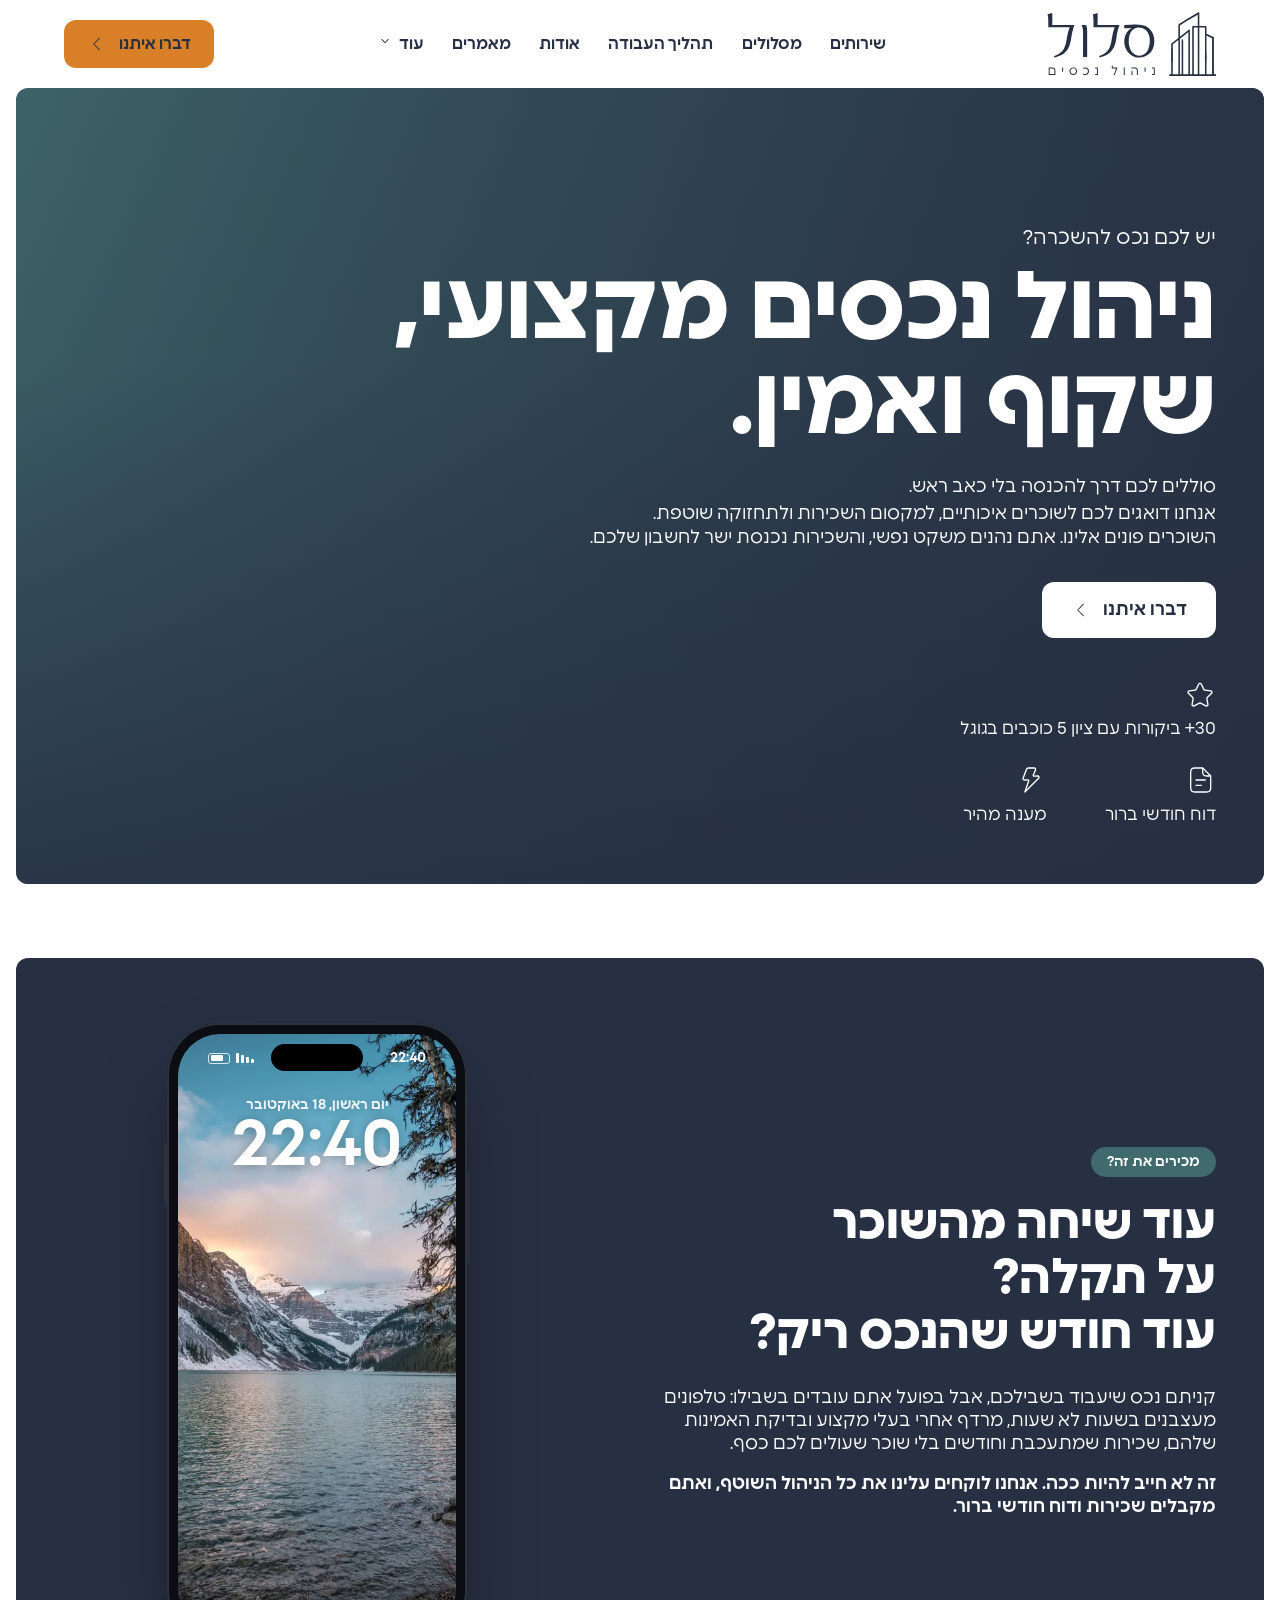
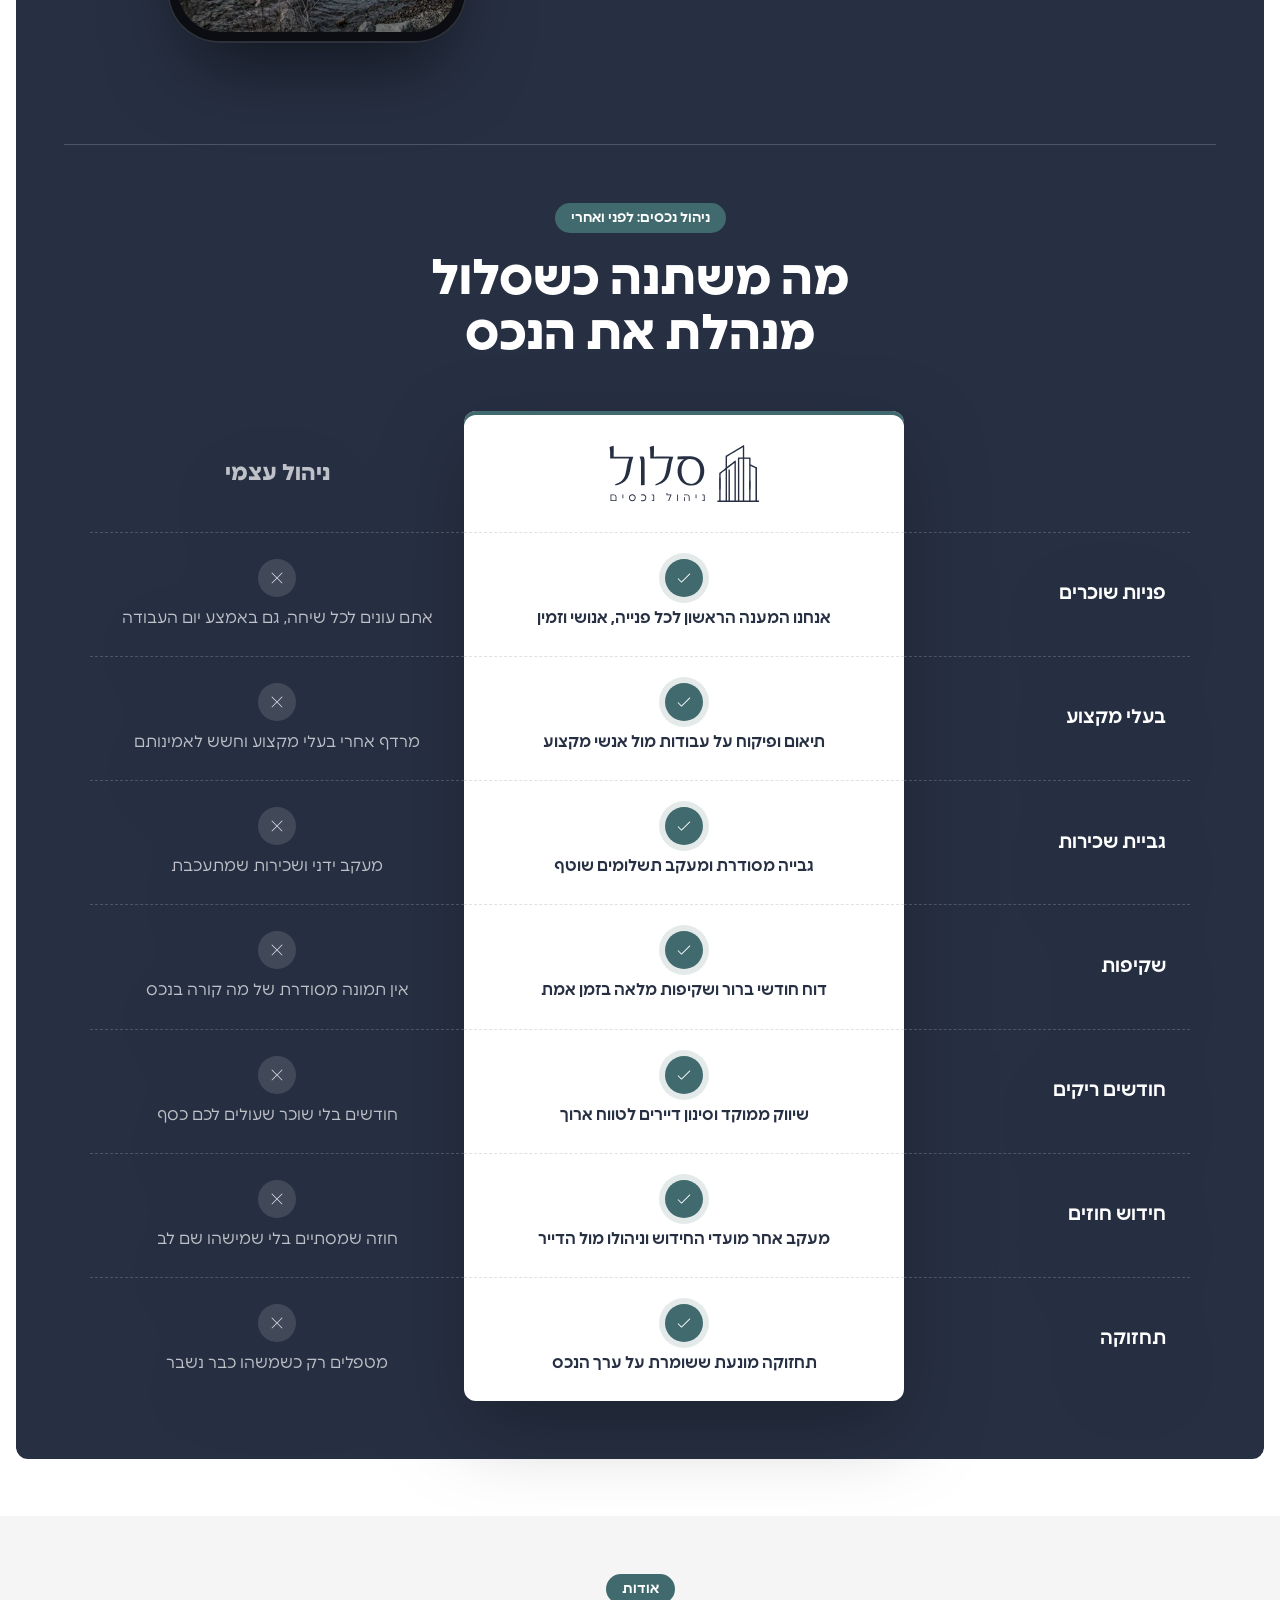
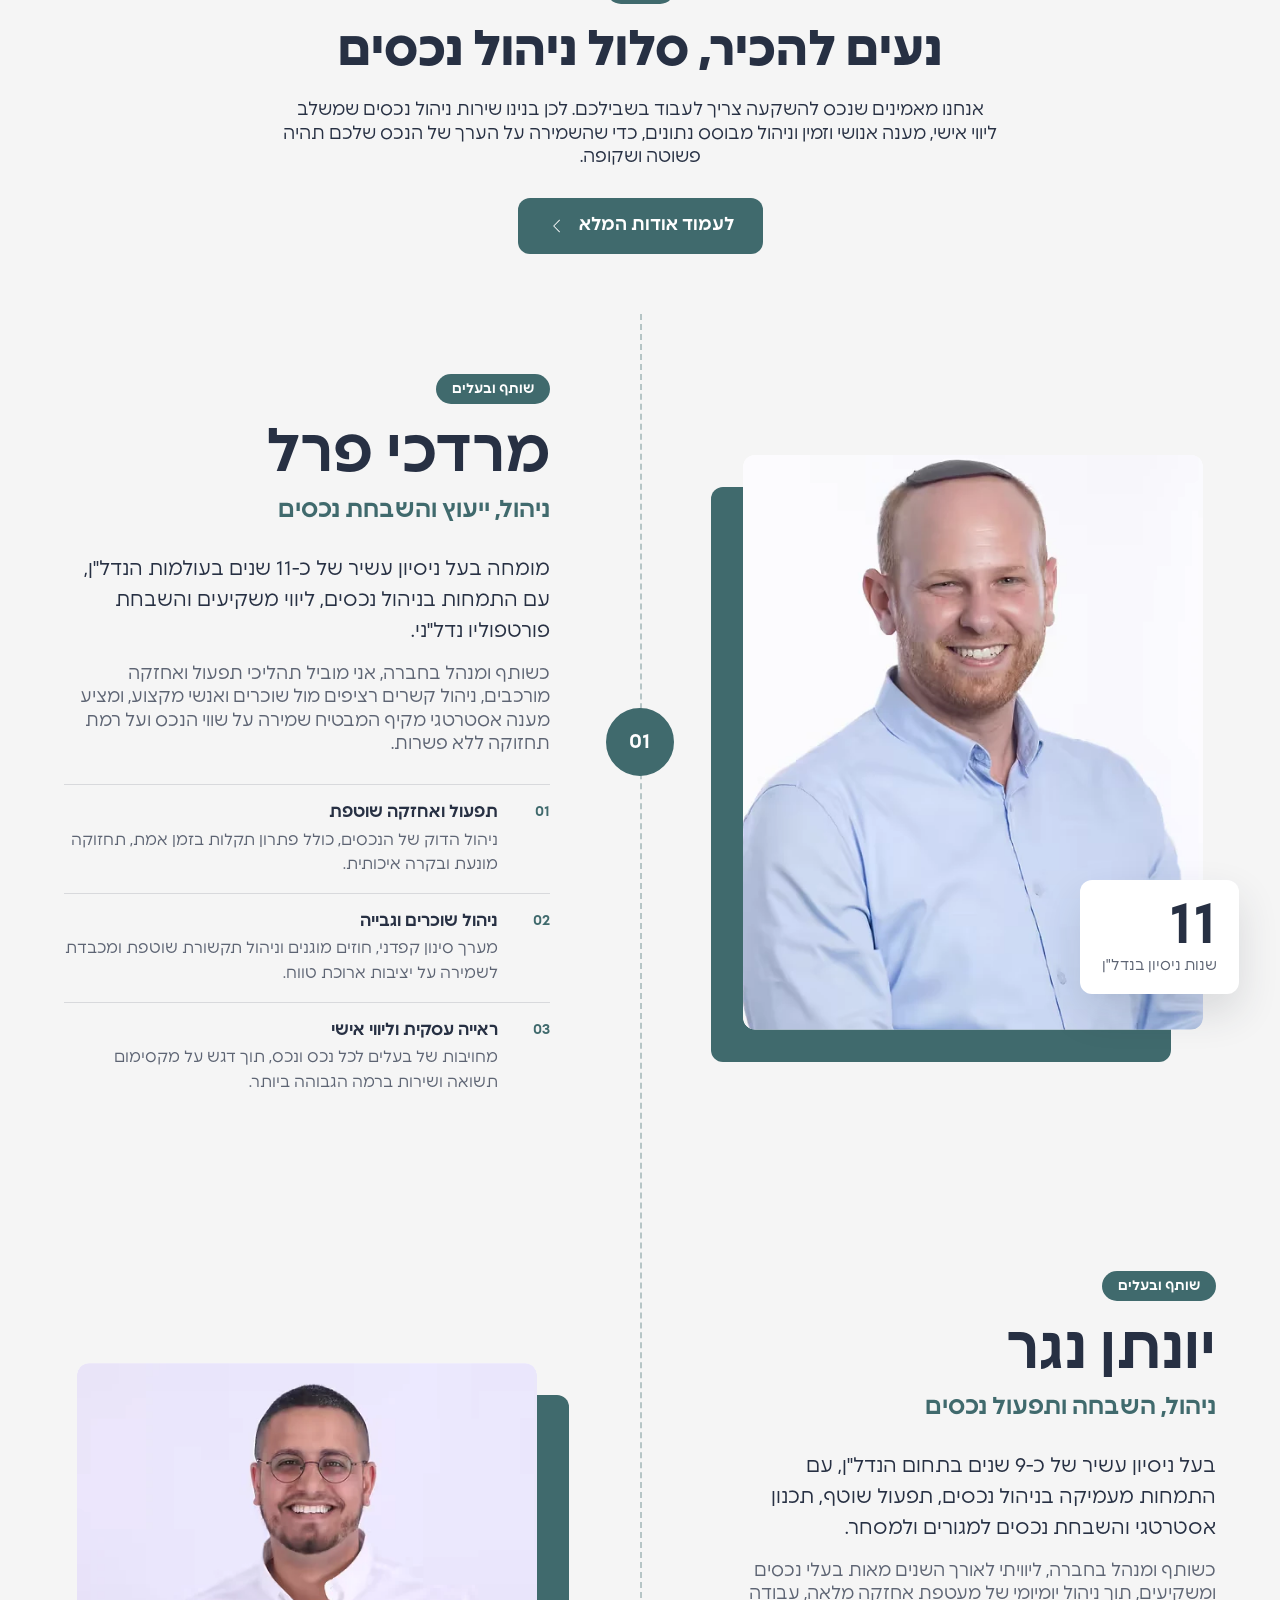
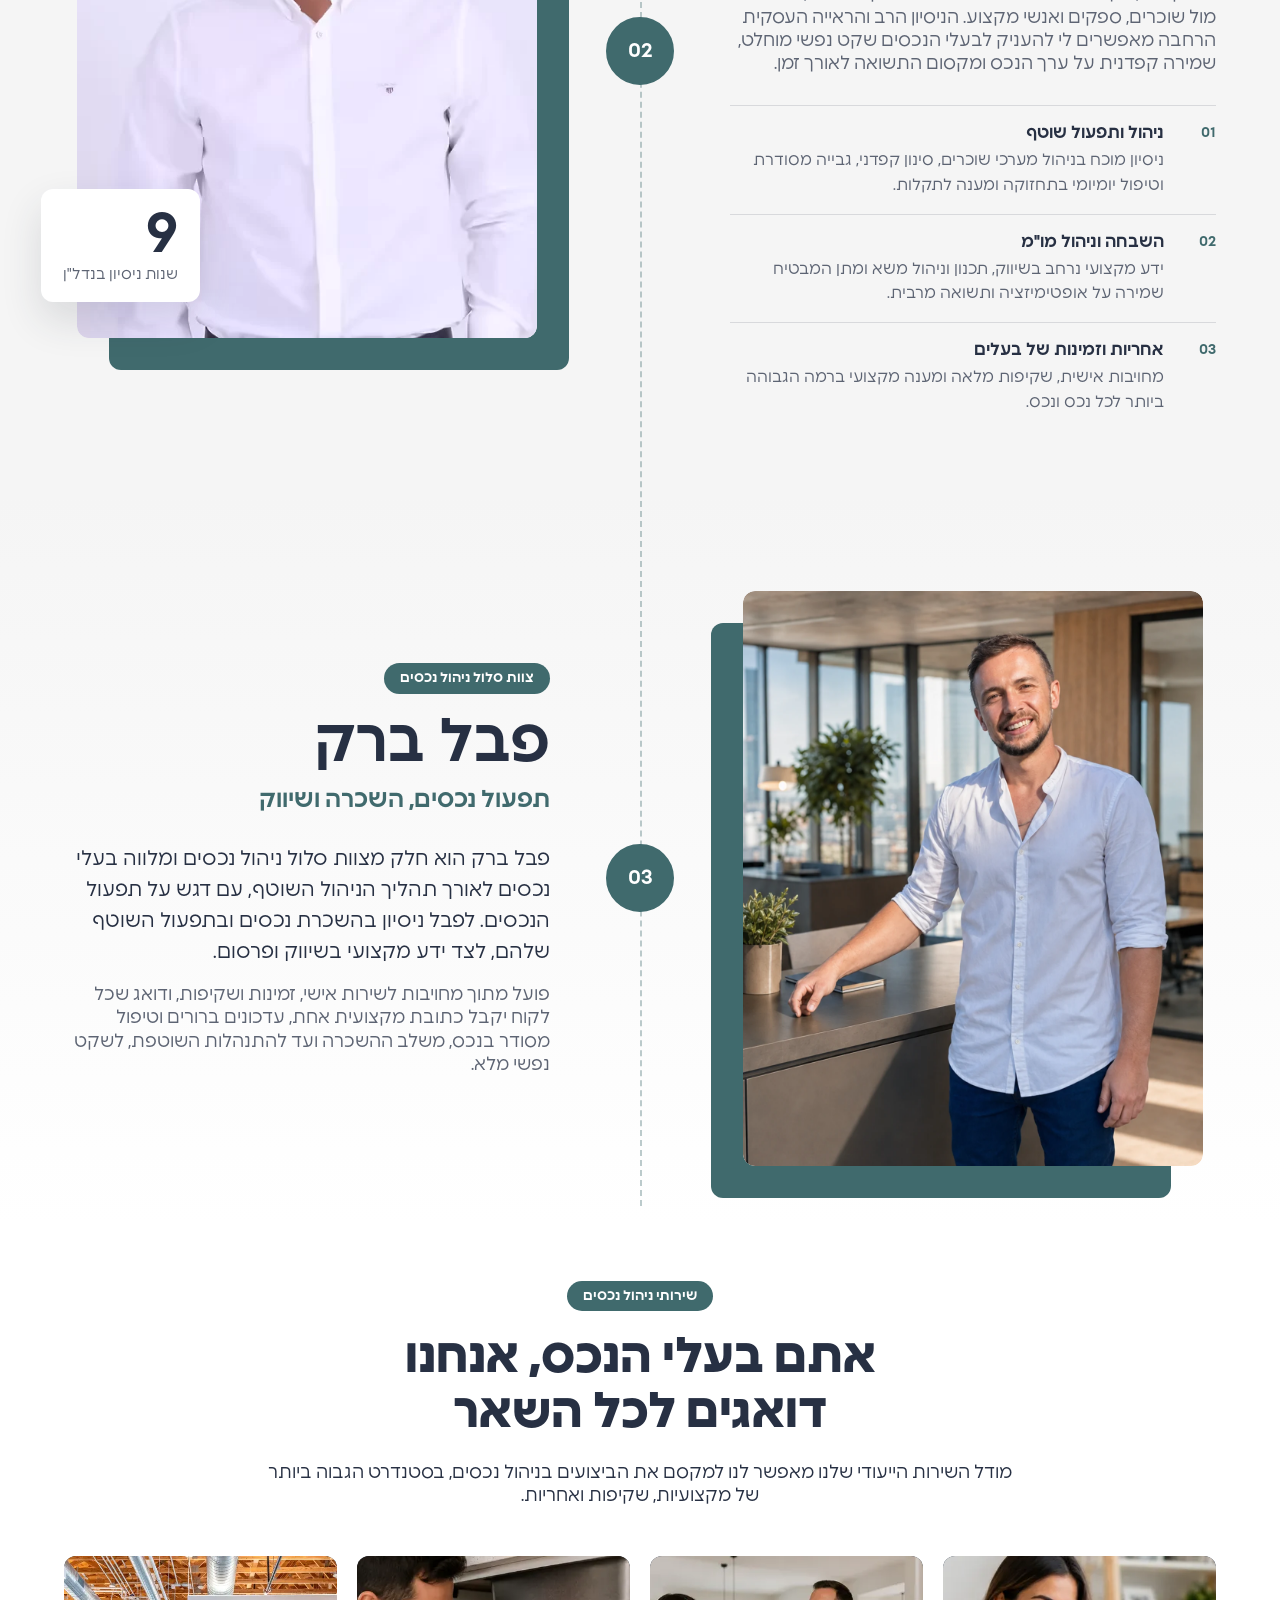
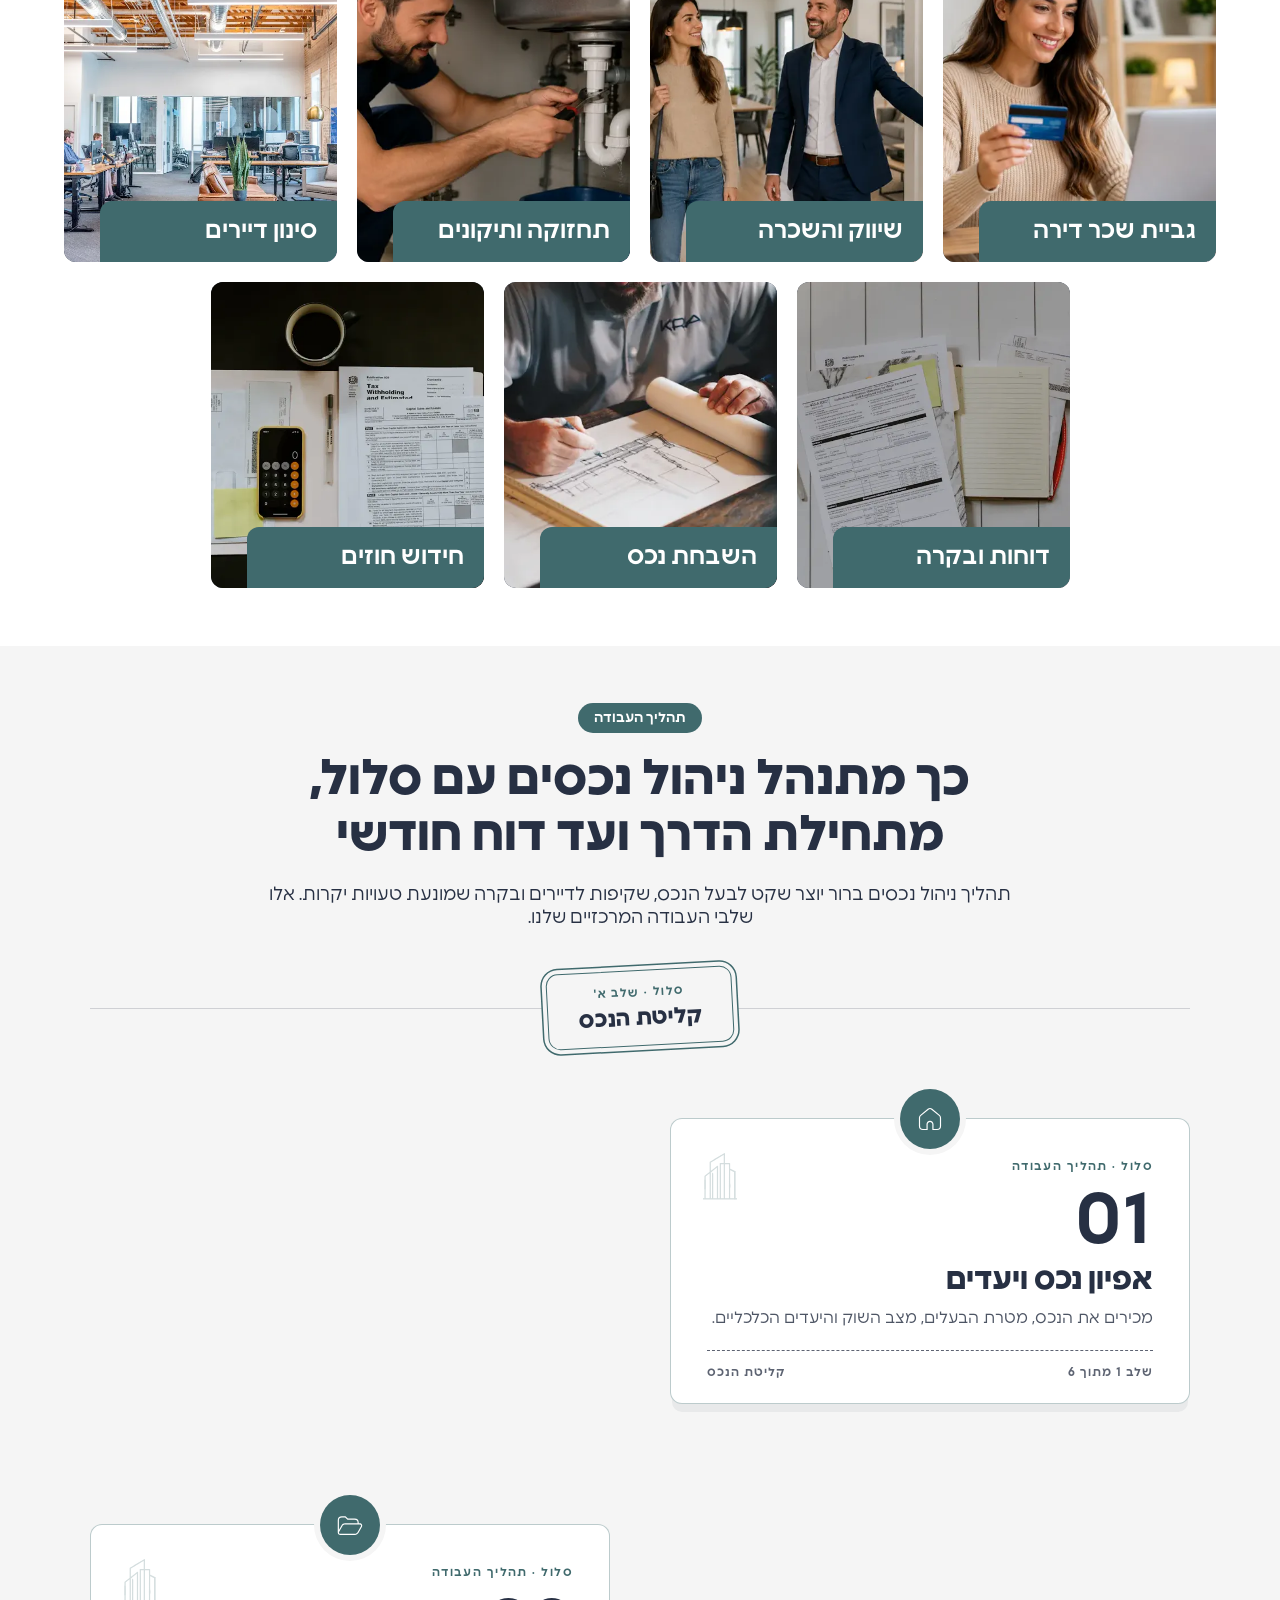
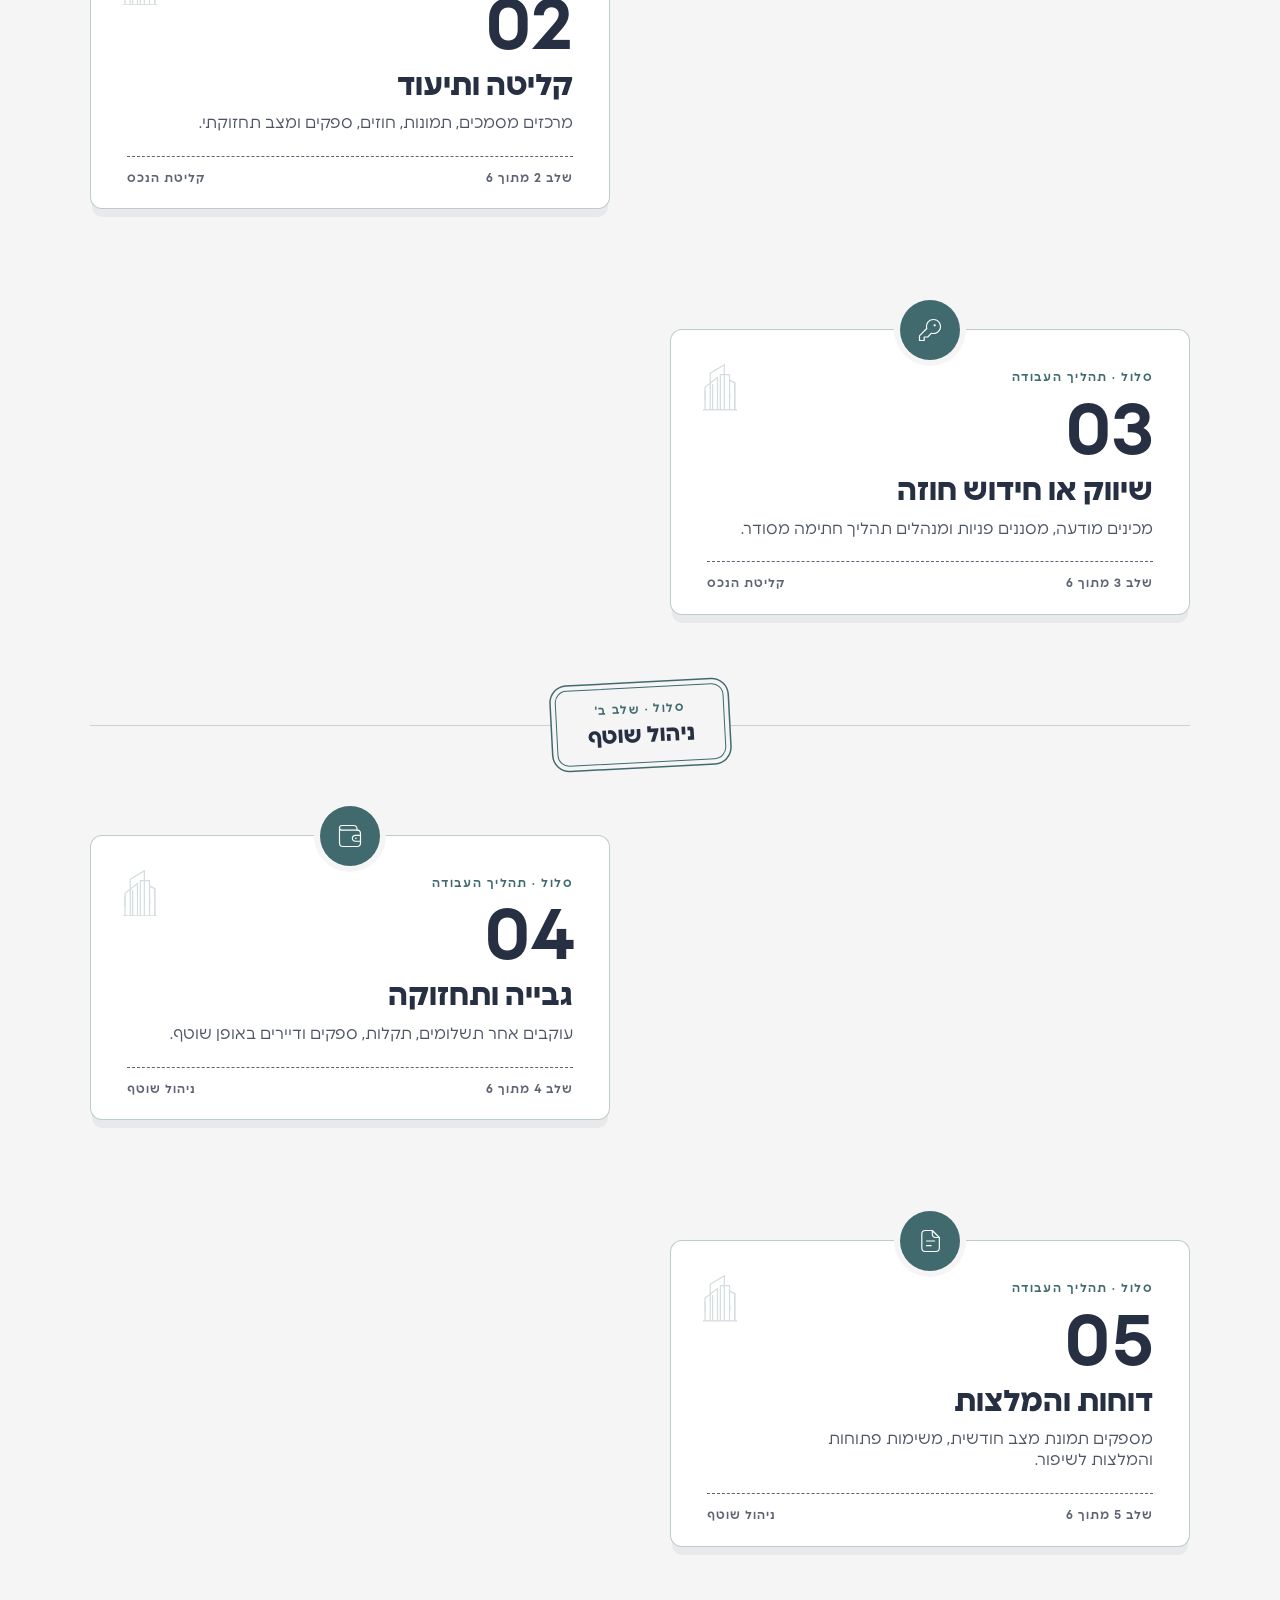
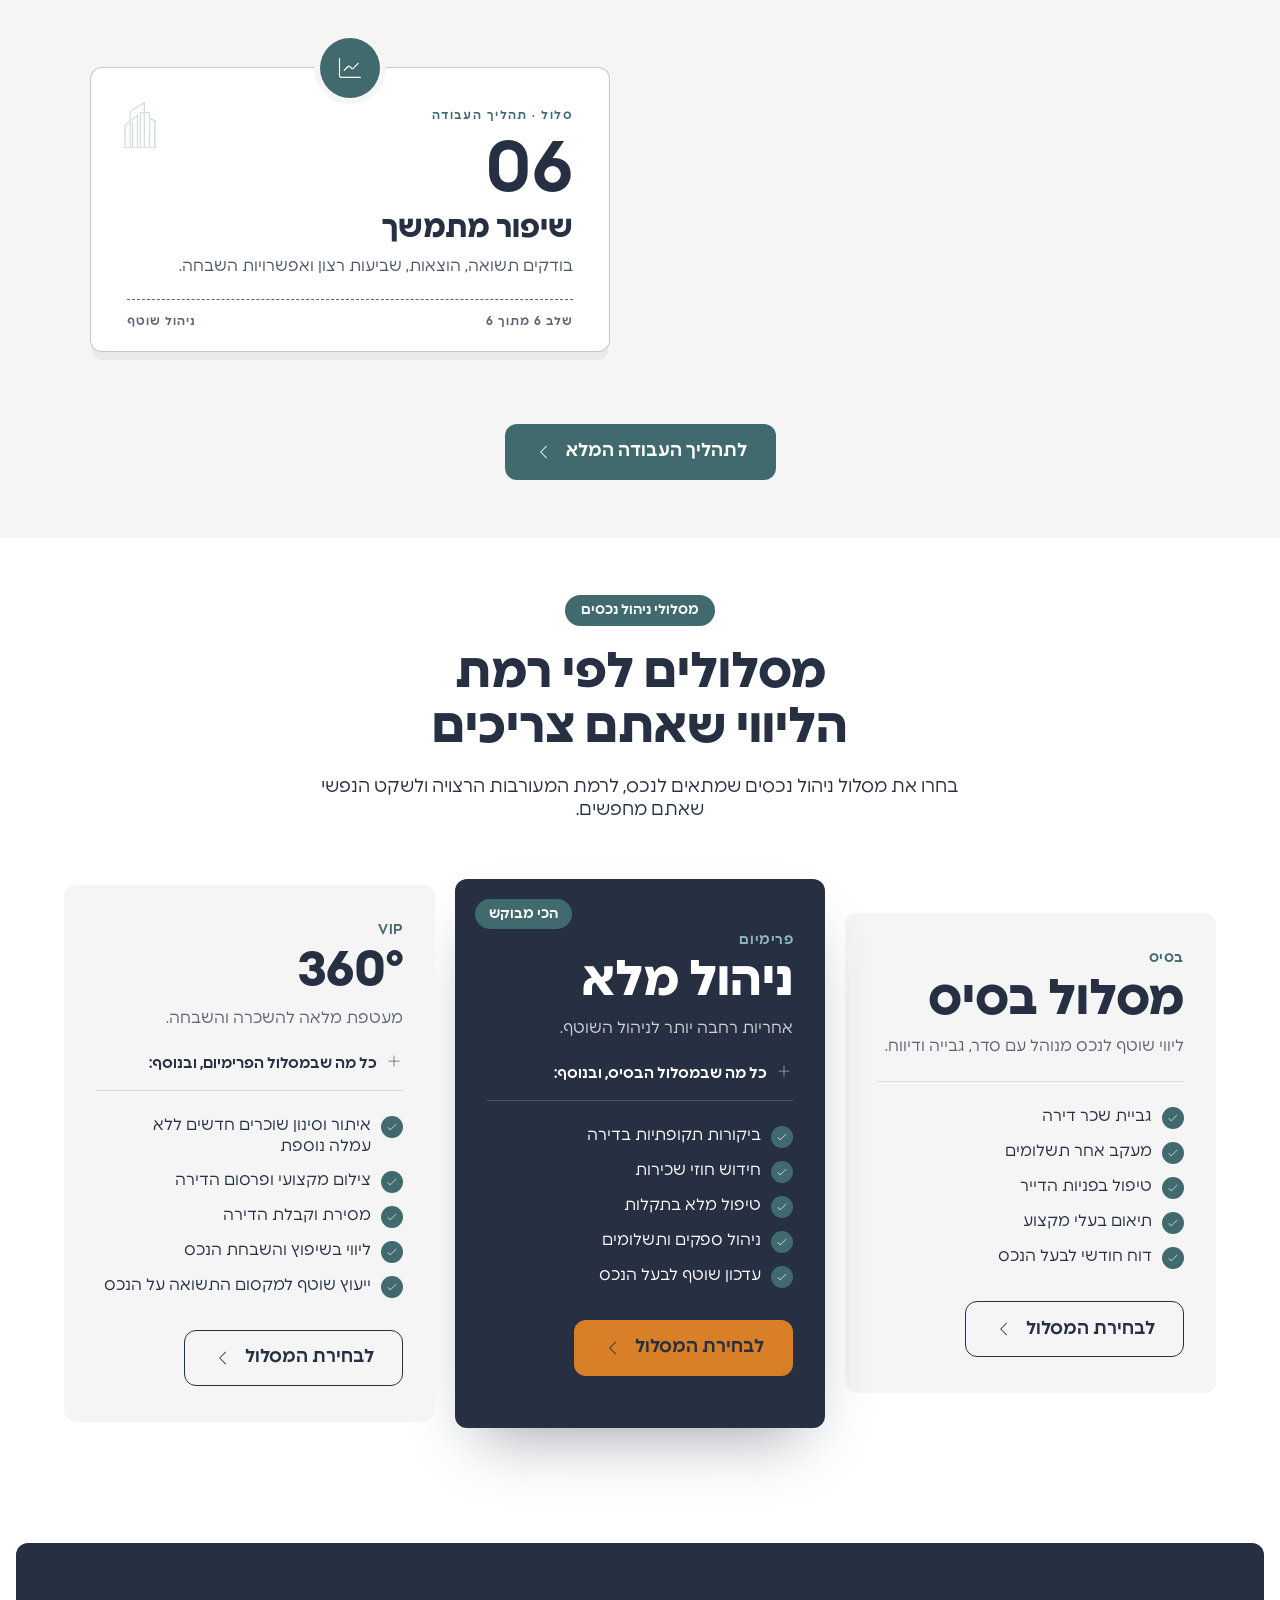
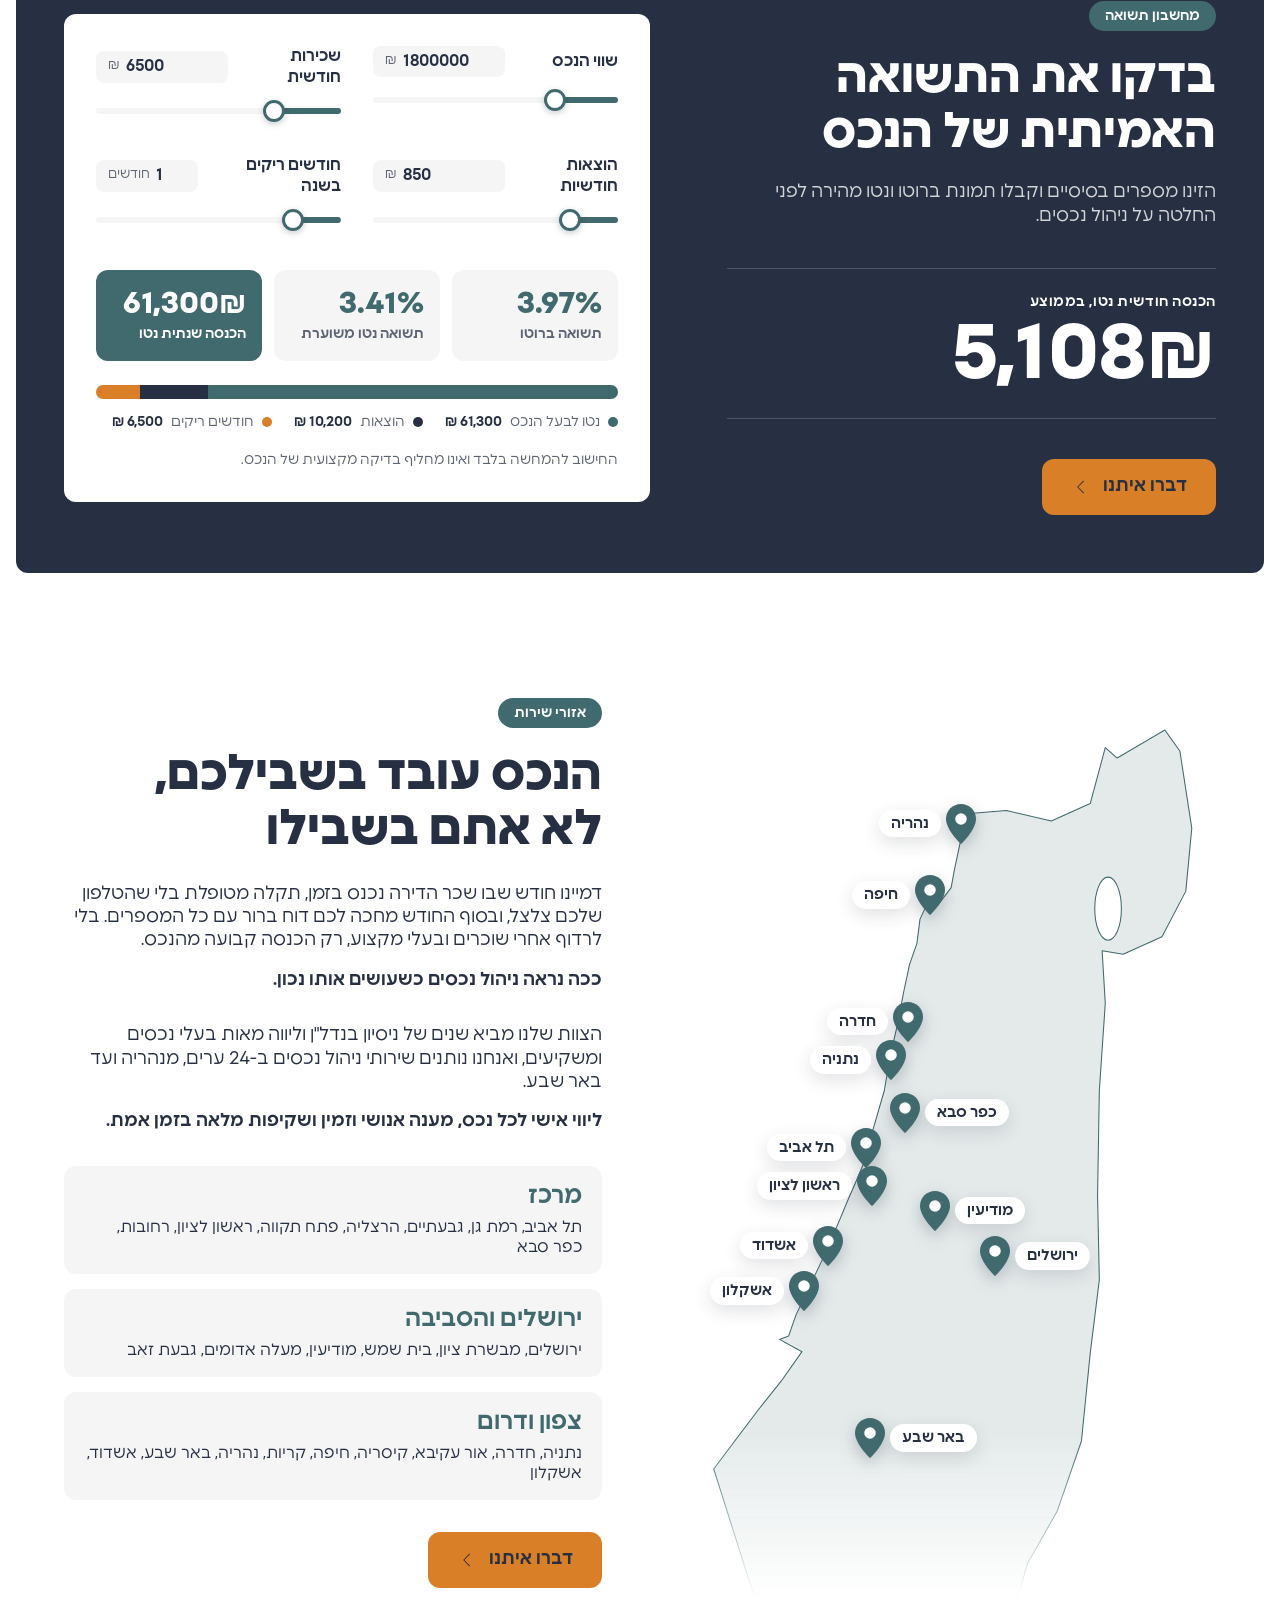
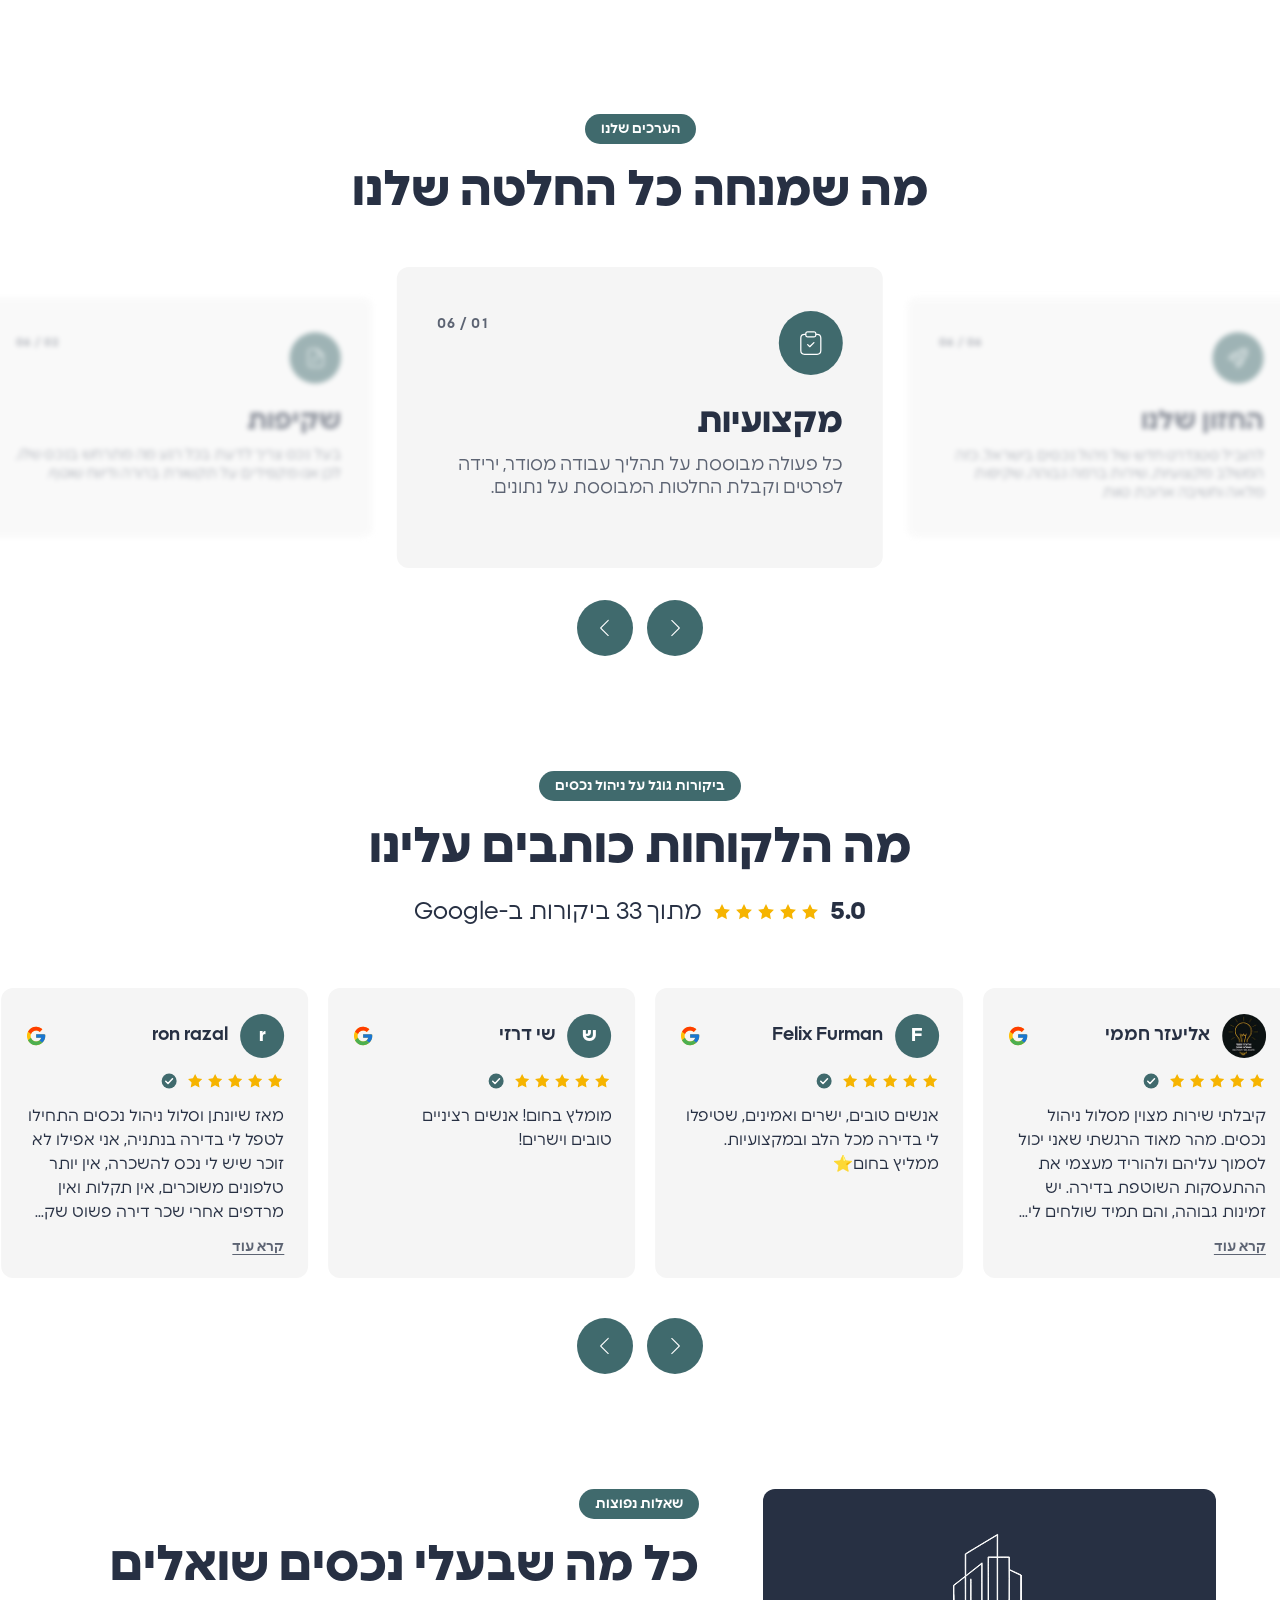
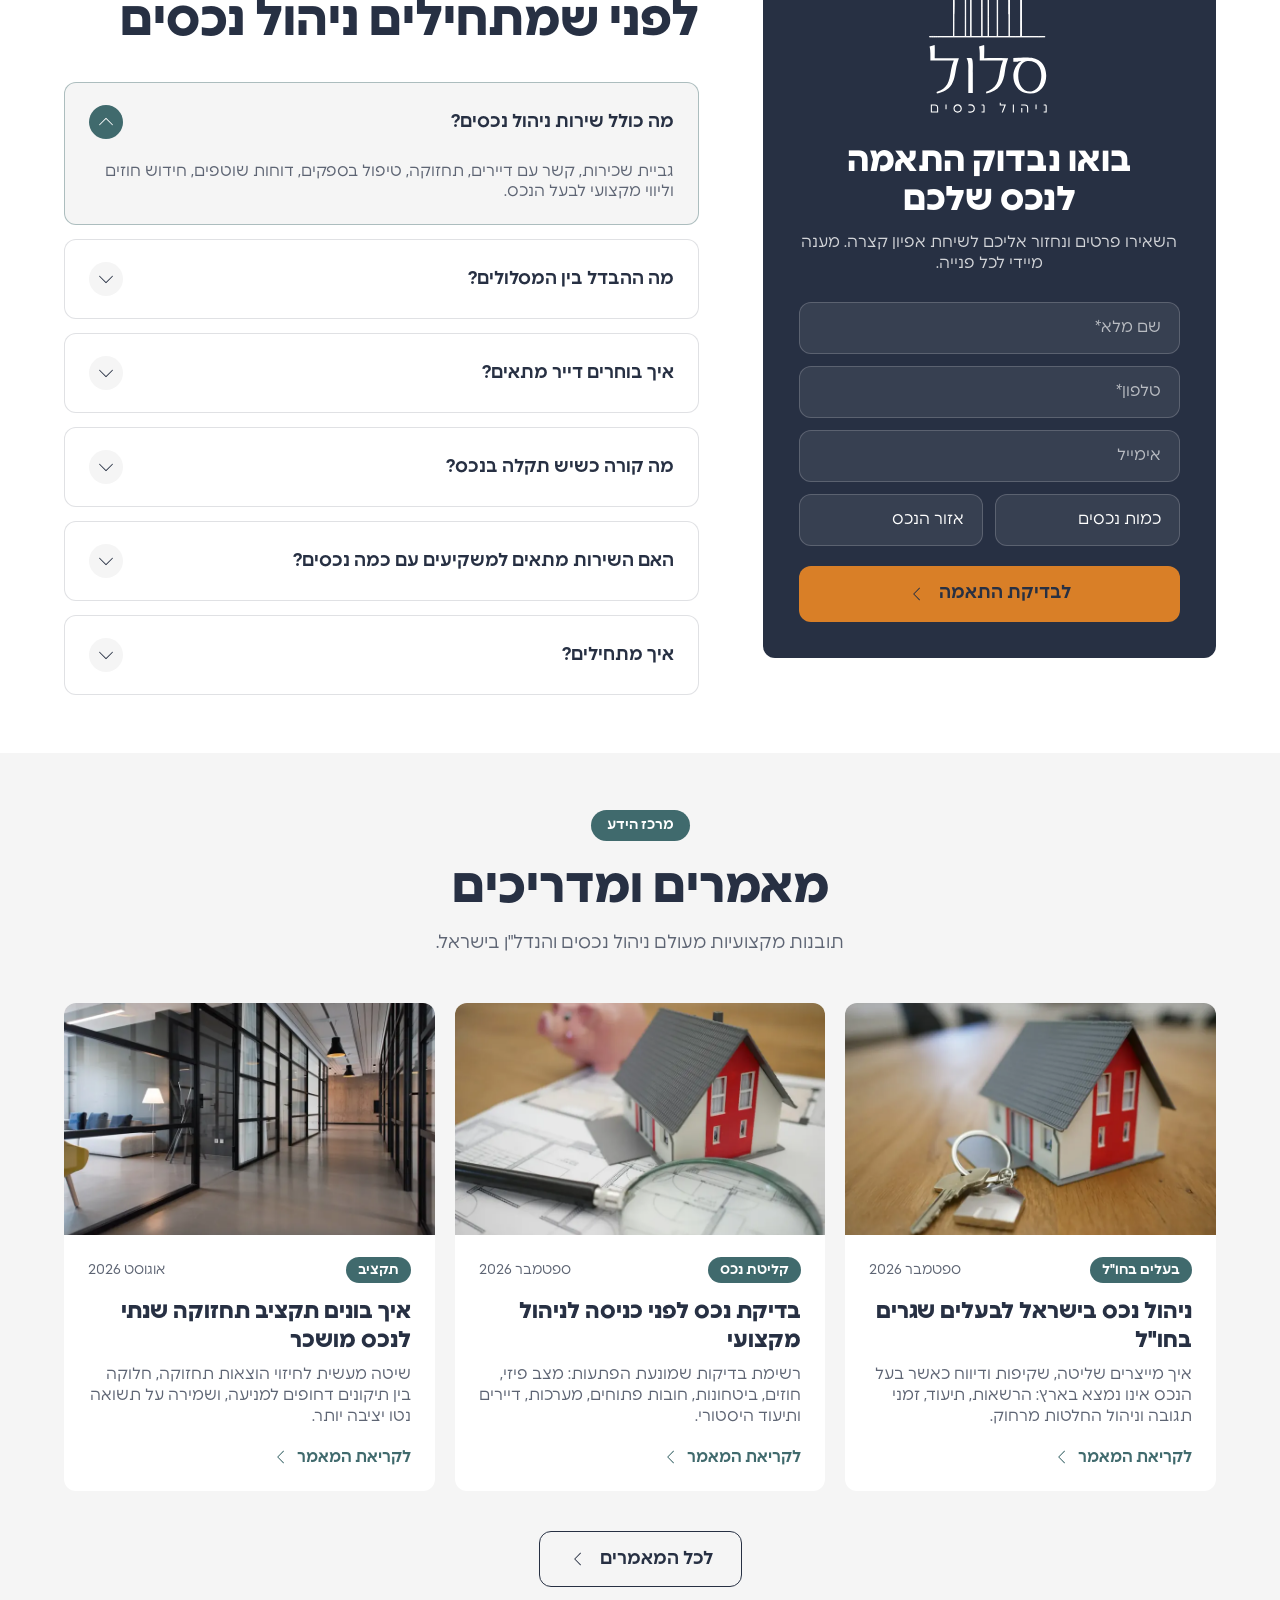
==== commit a92296a8: "Sync prototype with the WordPress build changes - Services: slower, smoother glass panel (0.8s, blur" ====
--- a/index.html
+++ b/index.html
@@ -600,7 +600,7 @@
       <div class="reviews__head">
         <p class="kicker">ביקורות גוגל על ניהול נכסים</p>
         <h2 class="reviews__title" id="reviews-title">מה הלקוחות כותבים עלינו</h2>
-        <p class="reviews__score"><b>5.0</b><span class="reviews__stars" aria-hidden="true"><svg><use href="#r-star"/></svg><svg><use href="#r-star"/></svg><svg><use href="#r-star"/></svg><svg><use href="#r-star"/></svg><svg><use href="#r-star"/></svg></span><span>מתוך 30 ביקורות ב-Google</span></p>
+        <p class="reviews__score"><b>5.0</b><span class="reviews__stars" aria-hidden="true"><svg><use href="#r-star"/></svg><svg><use href="#r-star"/></svg><svg><use href="#r-star"/></svg><svg><use href="#r-star"/></svg><svg><use href="#r-star"/></svg></span><span>מתוך 33 ביקורות ב-Google</span></p>
       </div>
       <div class="reviews__carousel">
         <ul class="reviews__track" aria-label="ביקורות לקוחות מ-Google">
@@ -775,8 +775,8 @@
         </ul>
       </div>
       <div class="reviews__navs">
-        <button class="reviews__nav reviews__nav--prev" type="button" aria-label="הביקורת הקודמת"><svg focusable="false" xmlns="http://www.w3.org/2000/svg" viewBox="0 0 24 24" fill="currentColor" aria-hidden="true"><path fill-rule="nonzero" clip-rule="nonzero" d="M21.5 12C21.5 12.276 21.276 12.5 21 12.5L4.207 12.5L10.353 18.646C10.548 18.841 10.548 19.158 10.353 19.353C10.255 19.451 10.127 19.499 9.999 19.499C9.871 19.499 9.743 19.45 9.645 19.353L2.645 12.353C2.599 12.307 2.562 12.251 2.537 12.19C2.486 12.068 2.486 11.93 2.537 11.808C2.562 11.746 2.599 11.691 2.645 11.645L9.645 4.645C9.84 4.45 10.157 4.45 10.352 4.645C10.547 4.84 10.547 5.157 10.352 5.352L4.206 11.498L21 11.498C21.276 11.5 21.5 11.724 21.5 12Z"/></svg></button>
-        <button class="reviews__nav reviews__nav--next" type="button" aria-label="הביקורת הבאה"><svg focusable="false" xmlns="http://www.w3.org/2000/svg" viewBox="0 0 24 24" fill="currentColor" aria-hidden="true"><path fill-rule="nonzero" clip-rule="nonzero" d="M21.5 12C21.5 12.276 21.276 12.5 21 12.5L4.207 12.5L10.353 18.646C10.548 18.841 10.548 19.158 10.353 19.353C10.255 19.451 10.127 19.499 9.999 19.499C9.871 19.499 9.743 19.45 9.645 19.353L2.645 12.353C2.599 12.307 2.562 12.251 2.537 12.19C2.486 12.068 2.486 11.93 2.537 11.808C2.562 11.746 2.599 11.691 2.645 11.645L9.645 4.645C9.84 4.45 10.157 4.45 10.352 4.645C10.547 4.84 10.547 5.157 10.352 5.352L4.206 11.498L21 11.498C21.276 11.5 21.5 11.724 21.5 12Z"/></svg></button>
+        <button class="reviews__nav reviews__nav--prev" type="button" aria-label="הביקורת הקודמת"><svg xmlns="http://www.w3.org/2000/svg" viewBox="0 0 24 24" fill="currentColor" aria-hidden="true"><path fill-rule="nonzero" clip-rule="nonzero" d="M16.354 12.354L9.354 19.354C9.256 19.452 9.128 19.5 9 19.5C8.872 19.5 8.744 19.451 8.646 19.354C8.451 19.159 8.451 18.842 8.646 18.647L15.292 12.001L8.646 5.355C8.451 5.16 8.451 4.843 8.646 4.648C8.841 4.453 9.158 4.453 9.353 4.648L16.353 11.648C16.549 11.842 16.549 12.158 16.354 12.354Z"/></svg></button>
+        <button class="reviews__nav reviews__nav--next" type="button" aria-label="הביקורת הבאה"><svg xmlns="http://www.w3.org/2000/svg" viewBox="0 0 24 24" fill="currentColor" aria-hidden="true"><path fill-rule="nonzero" clip-rule="nonzero" d="M15.354 18.646C15.549 18.841 15.549 19.158 15.354 19.353C15.256 19.451 15.128 19.499 15 19.499C14.872 19.499 14.744 19.45 14.646 19.353L7.646 12.353C7.451 12.158 7.451 11.841 7.646 11.646L14.646 4.646C14.841 4.451 15.158 4.451 15.353 4.646C15.548 4.841 15.548 5.158 15.353 5.353L8.707 11.999L15.354 18.646Z"/></svg></button>
       </div>
     </section>
     <section class="faq" id="faq" aria-labelledby="faq-title">
@@ -910,7 +910,7 @@
     </div>
 
     <div class="footer__bar">
-      <p><a href="/privacy/">מדיניות פרטיות</a> · <a href="/accessibility/">הצהרת נגישות</a> · <a href="/sitemap/">מפת אתר</a> · <a href="/terms/">תקנון האתר</a></p>
+      <p><a href="/privacy/">מדיניות פרטיות</a> · <a href="/accessibility/">הצהרת נגישות</a> · <a href="/sitemap/">מפת אתר</a> · <a href="/terms/">תקנון</a></p>
       <p class="footer__credit">קידום אתרים אורגני - TZD SEO</p>
       <p>כל הזכויות שמורות לסלול ניהול נכסים ©</p>
     </div>
--- a/css/hero.css
+++ b/css/hero.css
@@ -32,6 +32,8 @@
 .hero__title-bold { font-weight: 700; }
 .hero__lead { max-width: 600px; margin: 24px 0 32px; }
 .hero__lead strong { display: block; margin-bottom: 4px; font-weight: 400; }
+/* בדסקטופ הפסקה בשלוש שורות: המשפט הראשון, ואחריו שתי שורות */
+@media (min-width: 1025px) { .hero__lead { max-width: 720px; text-wrap: balance; } }
 
 /* אמינות: גוגל בשורה משלו, ומתחתיו דוח חודשי ומענה מהיר זה לצד זה */
 .hero__stats { display: grid; grid-template-columns: repeat(2, max-content); gap: 24px 56px; margin: 40px 0 0; padding: 0; list-style: none; }
@@ -44,7 +46,9 @@
 @media (max-width: 1024px) {
   .hero__frame { min-height: max(560px, calc(100svh - var(--header-h) - var(--hero-inset))); }
   /* מסכה כהה מלמטה עד אמצע התמונה, כדי שהטקסט יהיה קריא והבניינים והים יישארו נקיים למעלה */
-  .hero__shade { background: linear-gradient(to top, rgba(39, 48, 67, .95) 0%, rgba(39, 48, 67, .82) 40%, rgba(39, 48, 67, .5) 60%, rgba(39, 48, 67, .15) 80%, rgba(39, 48, 67, 0) 100%); }
+  /* בטלפונים גבוהים הכותרת יושבת על שמי השקיעה הבהירים, אז המסכה עולה גבוה יותר ונשארת כהה מאחורי הכותרת */
+  .hero__shade { background: linear-gradient(to top, rgba(39, 48, 67, .95) 0%, rgba(39, 48, 67, .85) 40%, rgba(39, 48, 67, .72) 60%, rgba(39, 48, 67, .55) 78%, rgba(39, 48, 67, .25) 100%); }
+  .hero__kicker, .hero__title { text-shadow: 0 2px 18px rgba(39, 48, 67, .5); }
   .hero__content { padding-top: 32px; padding-bottom: 32px; }
   /* בנייד הכותרת קטנה מעט, כדי ש"ניהול נכסים מקצועי," ייכנס בשורה אחת ולא תישאר מילה לבד */
   .hero__title { font-size: min(var(--h1), 9.6vw); }
--- a/css/services.css
+++ b/css/services.css
@@ -8,28 +8,32 @@
 .services__grid { display: flex; flex-wrap: wrap; justify-content: center; gap: var(--gap-md); margin: 0; padding: 0; list-style: none; }
 
 .svc { position: relative; flex: 0 0 calc((100% - 3 * var(--gap-md)) / 4); aspect-ratio: 1 / 1.12; overflow: hidden; border-radius: var(--radius); background: var(--navy); }
-.svc__img { position: absolute; inset: 0; width: 100%; height: 100%; object-fit: cover; transition: transform .8s cubic-bezier(.2, .8, .2, 1); }
+.svc__img { position: absolute; inset: 0; width: 100%; height: 100%; object-fit: cover; transition: transform 1.1s cubic-bezier(.4, 0, .2, 1); }
 
 .svc__panel {
   position: absolute; bottom: 0; right: 0; width: calc(100% - 36px); padding: 16px 20px;
   border-radius: 12px 0 0 0; background: var(--teal); color: var(--white);
-  transition: width .5s cubic-bezier(.2, .8, .2, 1), border-radius .5s, background-color .4s, padding .5s;
+  -webkit-backdrop-filter: blur(0) saturate(1); backdrop-filter: blur(0) saturate(1);
+  /* מעבר רך ואיטי לזכוכית, כולל הטשטוש עצמו */
+  transition: width .8s cubic-bezier(.4, 0, .2, 1), border-radius .8s cubic-bezier(.4, 0, .2, 1), background-color .8s cubic-bezier(.4, 0, .2, 1), padding .8s cubic-bezier(.4, 0, .2, 1), -webkit-backdrop-filter .8s cubic-bezier(.4, 0, .2, 1), backdrop-filter .8s cubic-bezier(.4, 0, .2, 1);
 }
 .svc__title { margin: 0; font-size: var(--h5); font-weight: 600; line-height: 1.2; color: var(--white); }
-.svc__more { display: grid; grid-template-rows: 0fr; transition: grid-template-rows .5s cubic-bezier(.2, .8, .2, 1); }
+.svc__more { display: grid; grid-template-rows: 0fr; transition: grid-template-rows .8s cubic-bezier(.4, 0, .2, 1); }
 .svc__more > div { overflow: hidden; min-height: 0; }
-.svc__more p { margin: 10px 0 18px; font-size: 16px; line-height: 1.4; opacity: 0; transition: opacity .35s; }
-.svc__more .btn { opacity: 0; transition: opacity .35s; margin-bottom: 4px; }
+.svc__more p { margin: 10px 0 18px; font-size: 16px; line-height: 1.4; opacity: 0; transition: opacity .5s cubic-bezier(.4, 0, .2, 1); }
+.svc__more .btn { opacity: 0; transition: opacity .5s cubic-bezier(.4, 0, .2, 1); margin-bottom: 4px; }
+/* הכפתור בכרטיס בלי שינוי צבע בריחוף */
+.svc__more .btn { --bg-h: var(--white); --fg-h: var(--navy); --bd-h: var(--white); }
 
 /* מצב פתוח: זכוכית כהה על התמונה כדי שהטקסט יהיה קריא */
 .svc:focus-within .svc__panel { width: 100%; border-radius: 0; padding: 22px 22px 20px; background-color: rgba(39, 48, 67, .6); -webkit-backdrop-filter: blur(14px) saturate(1.2); backdrop-filter: blur(14px) saturate(1.2); }
 .svc:focus-within .svc__more { grid-template-rows: 1fr; }
-.svc:focus-within .svc__more p, .svc:focus-within .svc__more .btn { opacity: 1; transition-delay: .15s; }
+.svc:focus-within .svc__more p, .svc:focus-within .svc__more .btn { opacity: 1; transition-delay: .25s; }
 @media (hover: hover) {
   .svc:hover .svc__img { transform: scale(1.06); }
   .svc:hover .svc__panel { width: 100%; border-radius: 0; padding: 22px 22px 20px; background-color: rgba(39, 48, 67, .6); -webkit-backdrop-filter: blur(14px) saturate(1.2); backdrop-filter: blur(14px) saturate(1.2); }
   .svc:hover .svc__more { grid-template-rows: 1fr; }
-  .svc:hover .svc__more p, .svc:hover .svc__more .btn { opacity: 1; transition-delay: .15s; }
+  .svc:hover .svc__more p, .svc:hover .svc__more .btn { opacity: 1; transition-delay: .25s; }
 }
 
 /* מובייל וטאבלט: גריד של שני טורים (בטלפון טור אחד). לחיצה על כרטיס פותחת אותו לרוחב מלא עם אותו פאנל זכוכית כמו בריחוף בדסקטופ */
@@ -46,7 +50,7 @@
   .svc.is-open .svc__panel { padding: 20px; background-color: rgba(39, 48, 67, .6); -webkit-backdrop-filter: blur(14px) saturate(1.2); backdrop-filter: blur(14px) saturate(1.2); }
   .svc.is-open .svc__title { font-size: var(--h5); }
   .svc.is-open .svc__more { grid-template-rows: 1fr; }
-  .svc.is-open .svc__more p, .svc.is-open .svc__more .btn { opacity: 1; transition-delay: .15s; }
+  .svc.is-open .svc__more p, .svc.is-open .svc__more .btn { opacity: 1; transition-delay: .25s; }
   .svc__more p { font-size: 15px; margin: 8px 0 14px; }
 }
 @media (min-width: 640px) and (max-width: 1024px) {
--- a/css/about.css
+++ b/css/about.css
@@ -91,3 +91,9 @@
 @media (prefers-reduced-motion: reduce) {
   .crew-anim .crew__frame, .crew-anim .crew__frame img, .crew-anim .crew__media::before, .crew-anim .crew__badge, .crew-anim .crew__body > * { transition: none; }
 }
+
+/* מובייל: התמונה זזה שמאלה כדי שהמסגרת הטורקיז תיגמר בקו התוכן, מיושרת למספרים מעל ומתחת */
+@media (max-width: 767px) {
+  .crew__media { justify-self: end; }
+  .crew__badge, .crew__row--alt .crew__badge { left: 12px; }
+}
--- a/css/reviews.css
+++ b/css/reviews.css
@@ -53,18 +53,16 @@
 .review__more[hidden] { display: none; }
 .review__more:hover { color: var(--navy); }
 
-/* חיצים מתחת לביקורות, במרכז */
-.reviews__navs { display: flex; justify-content: center; gap: 12px; margin-top: 32px; }
+/* חיצים מתחת לביקורות, במרכז. זהים לחיצי קרוסלת הערכים: עיגול טורקיז, חץ לבן, בריחוף כחול כהה ומוגדל */
+.reviews__navs { display: flex; justify-content: center; gap: 14px; margin-top: 32px; }
 .reviews__nav {
-  display: grid; place-items: center; width: 48px; height: 48px; border-radius: 50%;
-  border: 0; cursor: pointer; background: var(--white); color: var(--navy);
-  box-shadow: inset 0 0 0 1px var(--line), 0 10px 30px -14px rgba(39, 48, 67, .3);
-  transition: background .3s, box-shadow .3s;
+  display: grid; place-items: center; width: 56px; height: 56px; padding: 0; border: 0; border-radius: 50%;
+  background: var(--teal); color: var(--white); cursor: pointer; transition: background-color .4s, scale .4s;
 }
-.reviews__nav svg { width: 22px; height: 22px; }
-.reviews__nav:hover { background: var(--teal); color: var(--white); box-shadow: none; }
+.reviews__nav svg { width: 26px; height: 26px; }
+.reviews__nav:hover { background: var(--navy); scale: 1.1; }
 .reviews__nav:focus-visible { outline: 2px solid var(--navy); outline-offset: 3px; }
-.reviews__nav--prev svg { transform: scaleX(-1); }
+@media (max-width: 1024px) { .reviews__nav { width: 48px; height: 48px; } }
 
 /* ---------- תחתית ---------- */
 .reviews__foot { display: flex; flex-wrap: wrap; align-items: center; justify-content: center; gap: 16px; margin-top: 40px; padding: 0 var(--side-pad); }
@@ -74,7 +72,6 @@
 @media (min-width: 1025px) {
   .reviews__head { margin-bottom: 56px; }
   .review { width: clamp(300px, 24vw, 380px); }
-  .reviews__navs { margin-top: 40px; }
   .reviews__foot { margin-top: 48px; }
 }
 
--- a/css/footer.css
+++ b/css/footer.css
@@ -61,3 +61,10 @@
 
 /* גרסה 2: ה"סלול" הענק הוא הלוגו עם המגדל, באותו צבע שקוף */
 .footer__giant--logo svg { display: block; width: min(76vw, 1180px); height: auto; margin: 0 auto; }
+
+/* מובייל: בלי קווי הגריד, וקישורי התקנון בשורה אחת גם בטלפונים צרים */
+@media (max-width: 767px) { .footer__grid { display: none; } }
+@media (max-width: 389px) {
+  .footer__bar { padding-inline: 12px; }
+  .footer__bar p:first-child { font-size: 14px; }
+}
